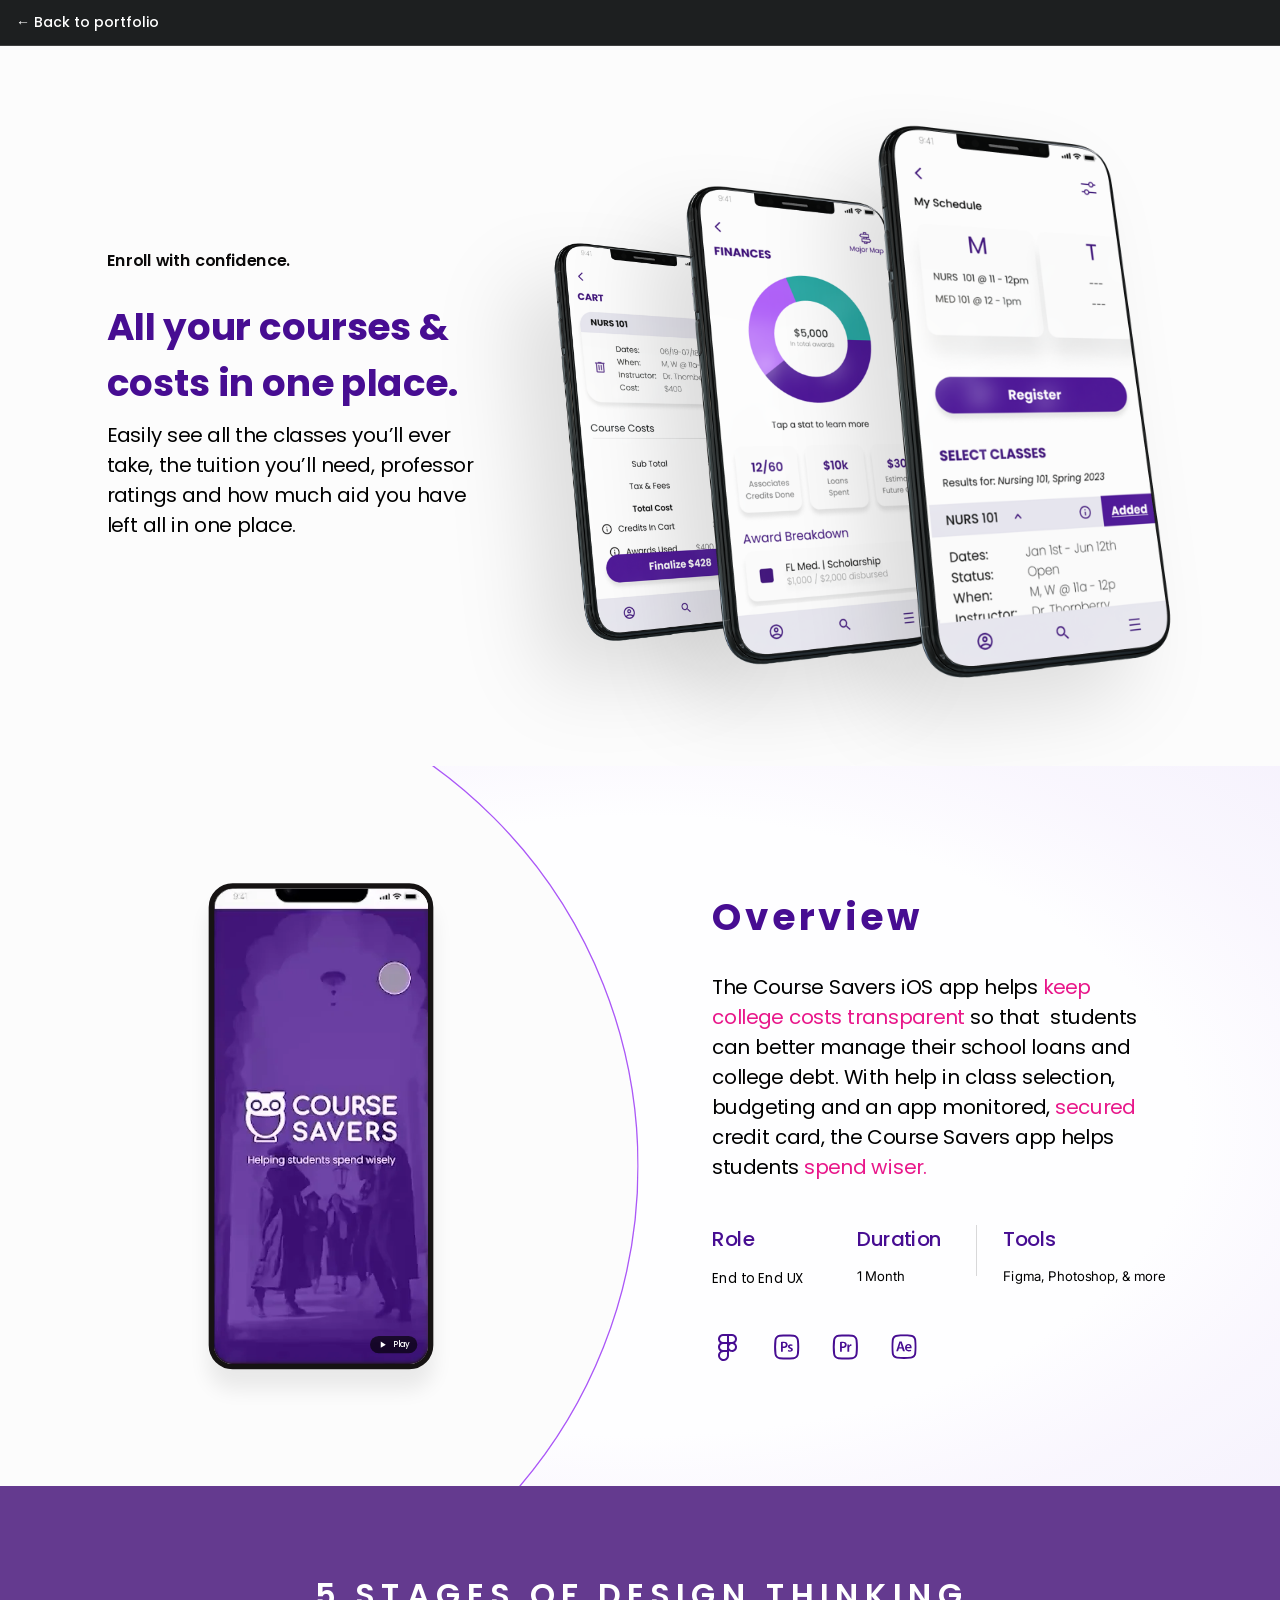
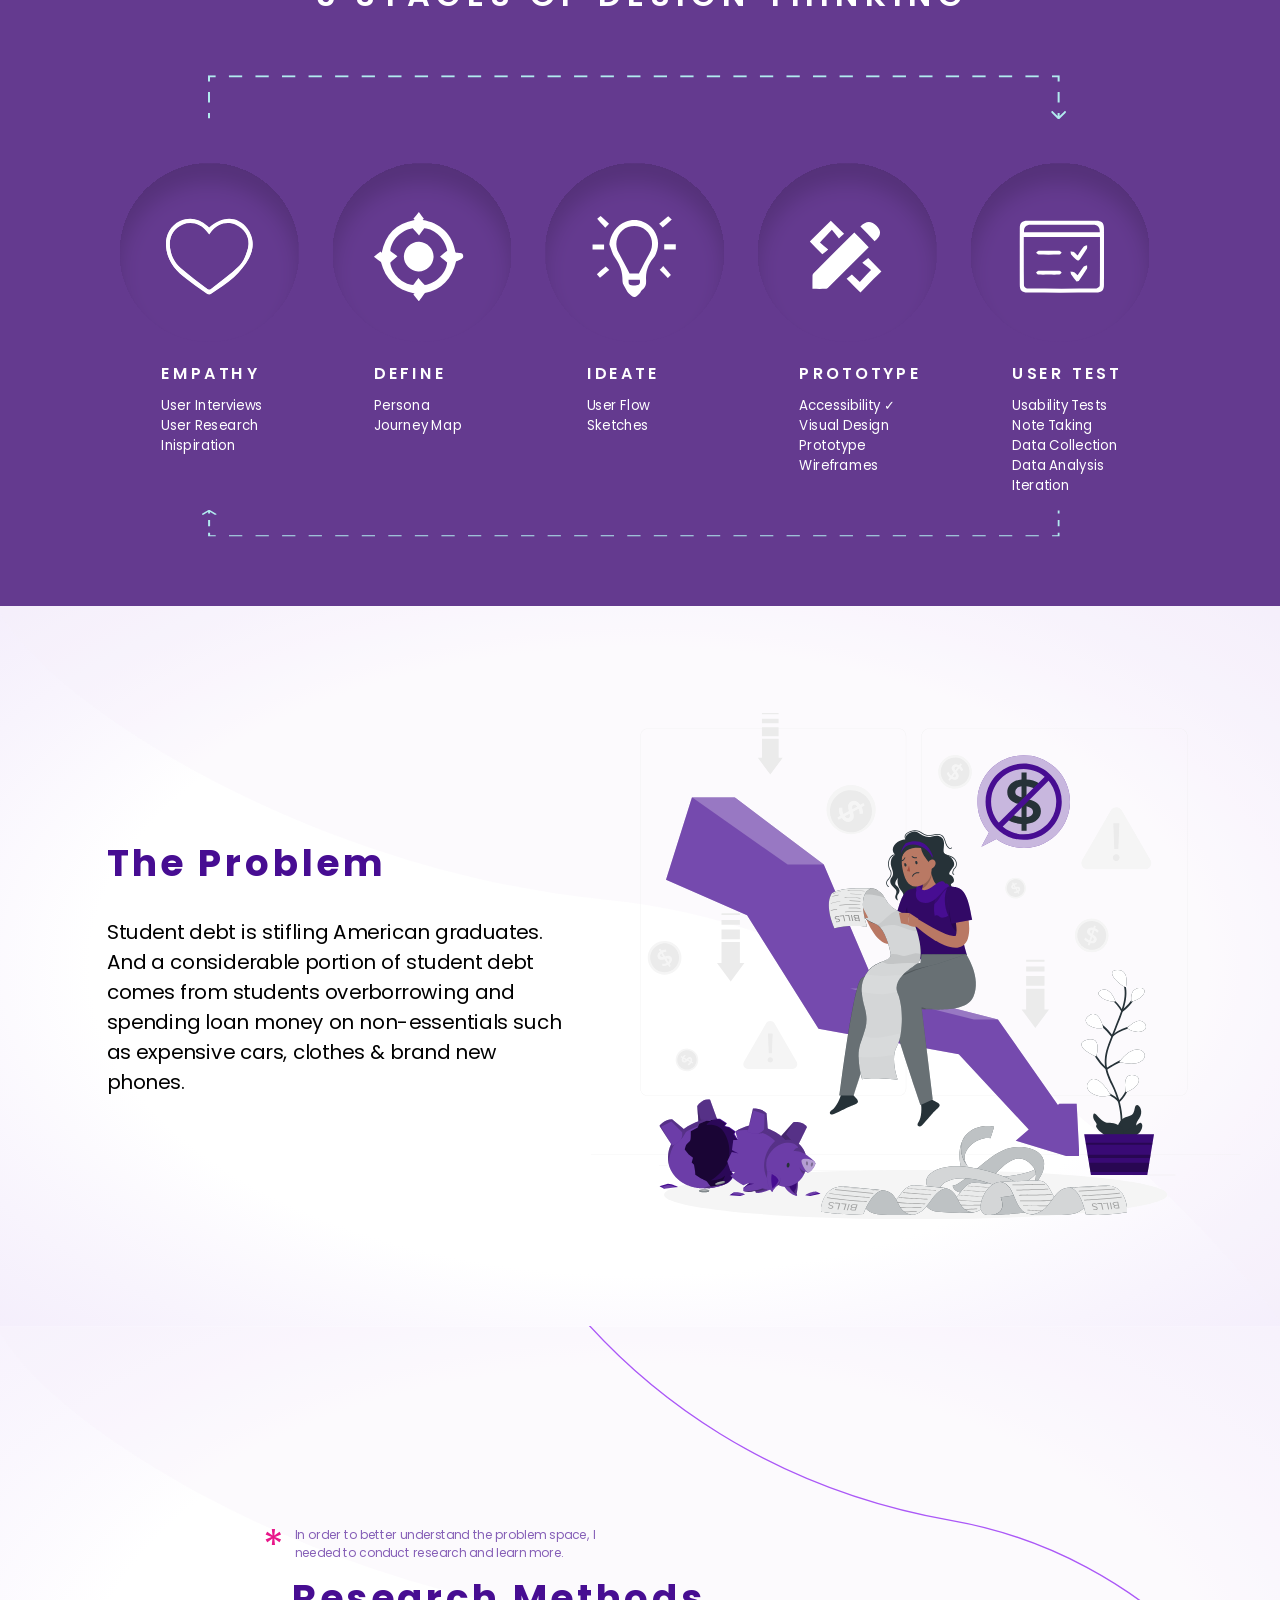
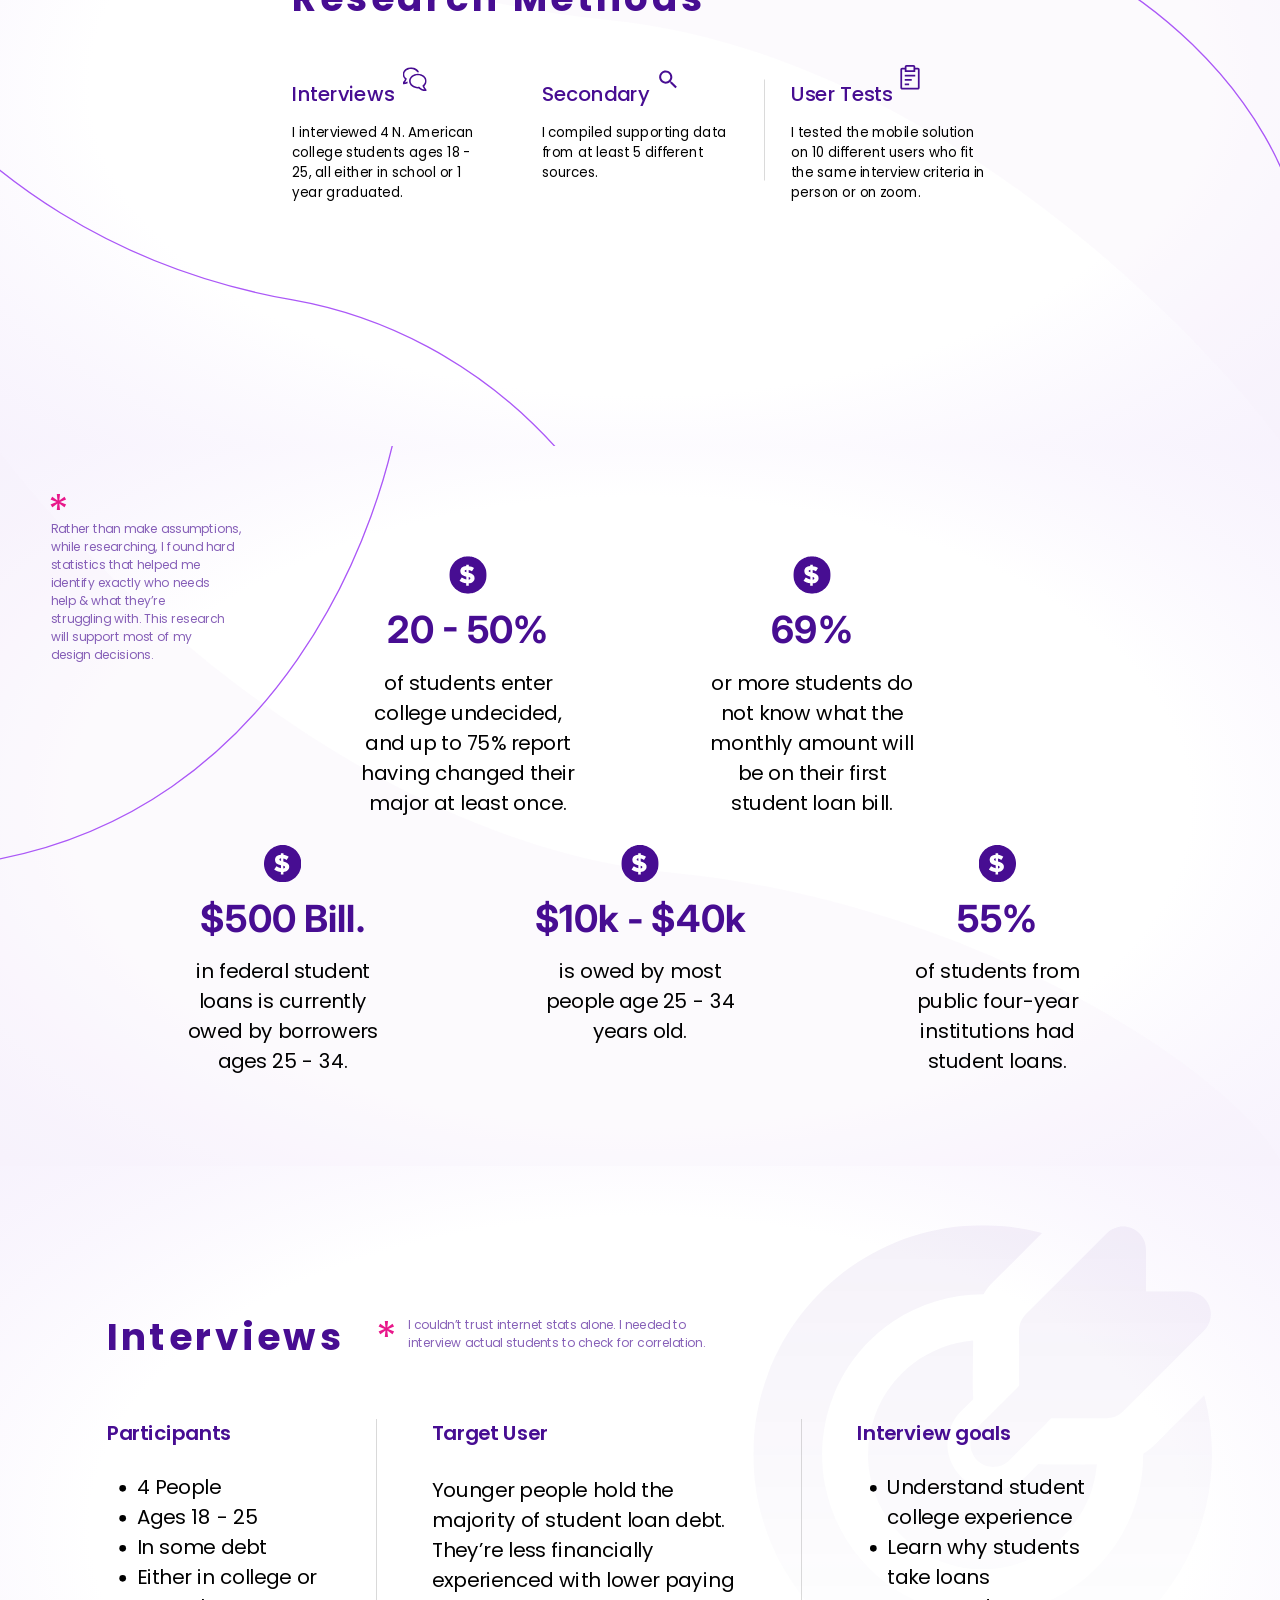
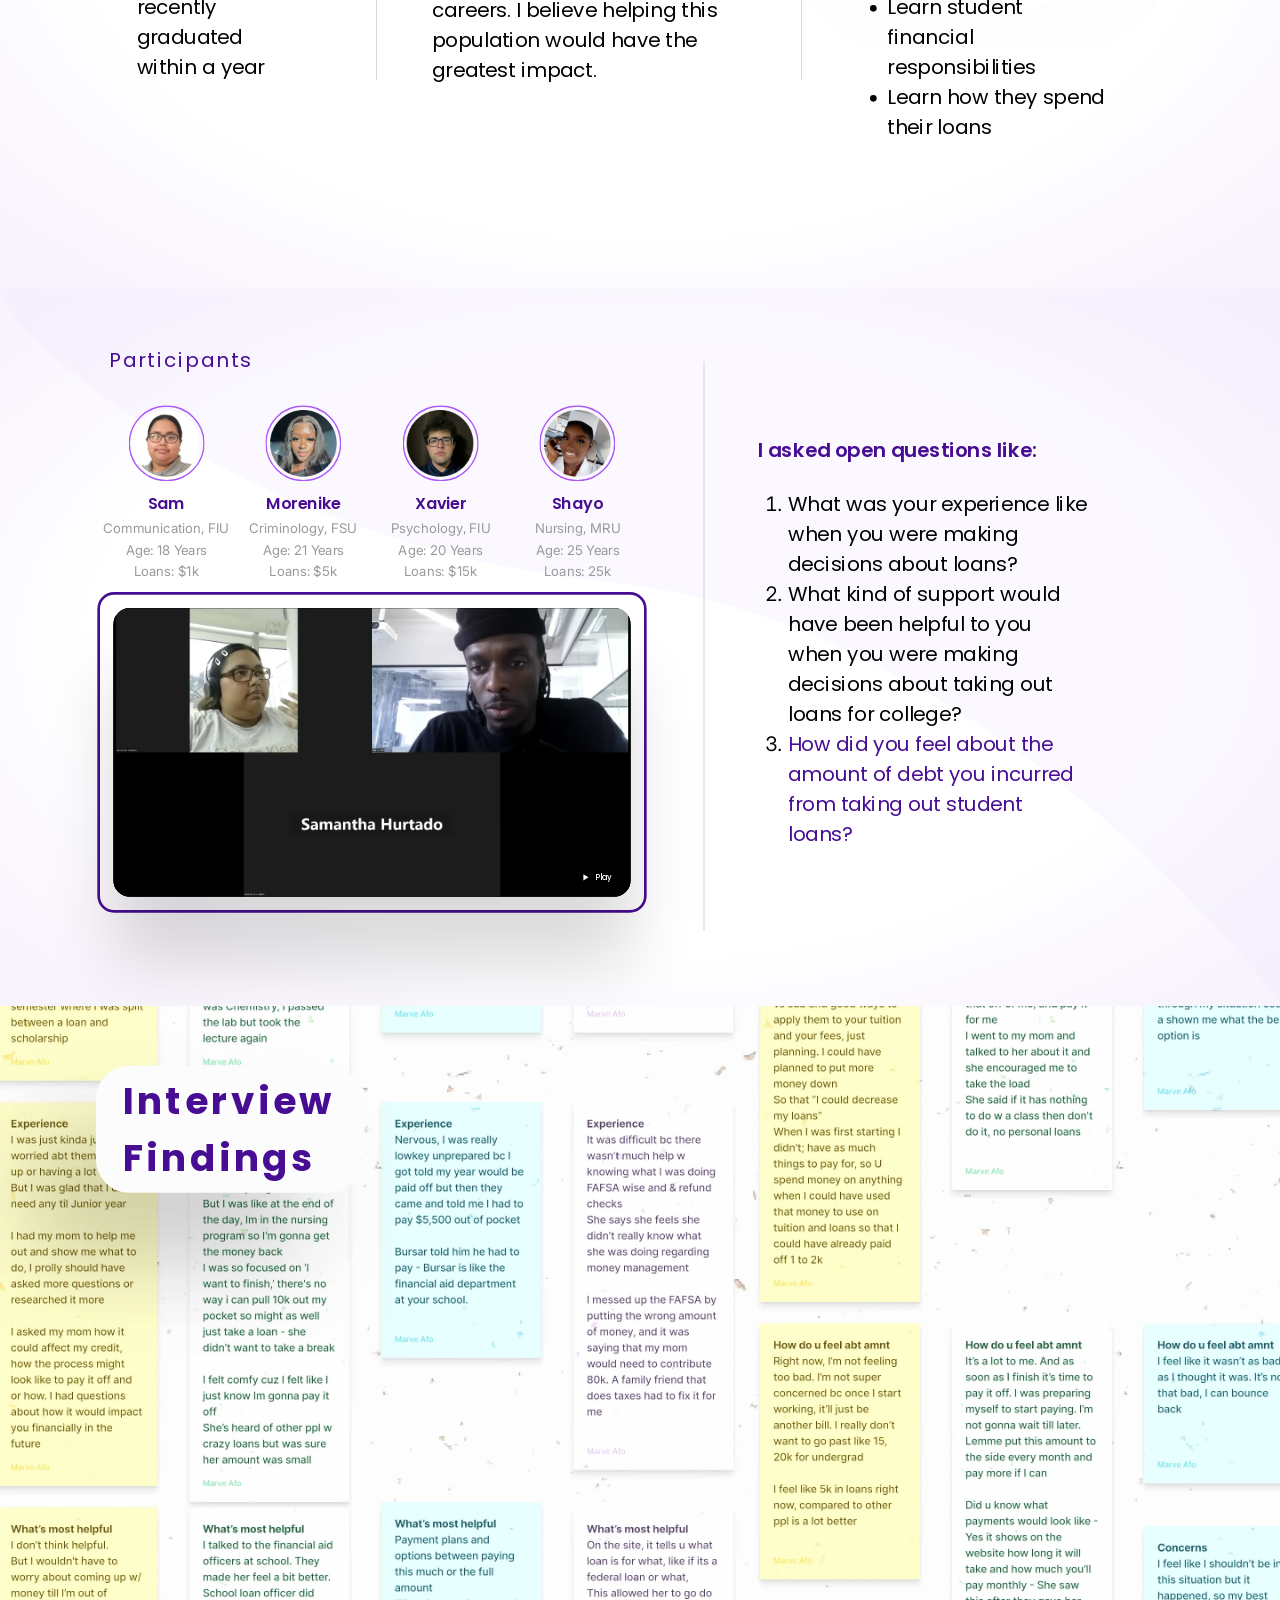
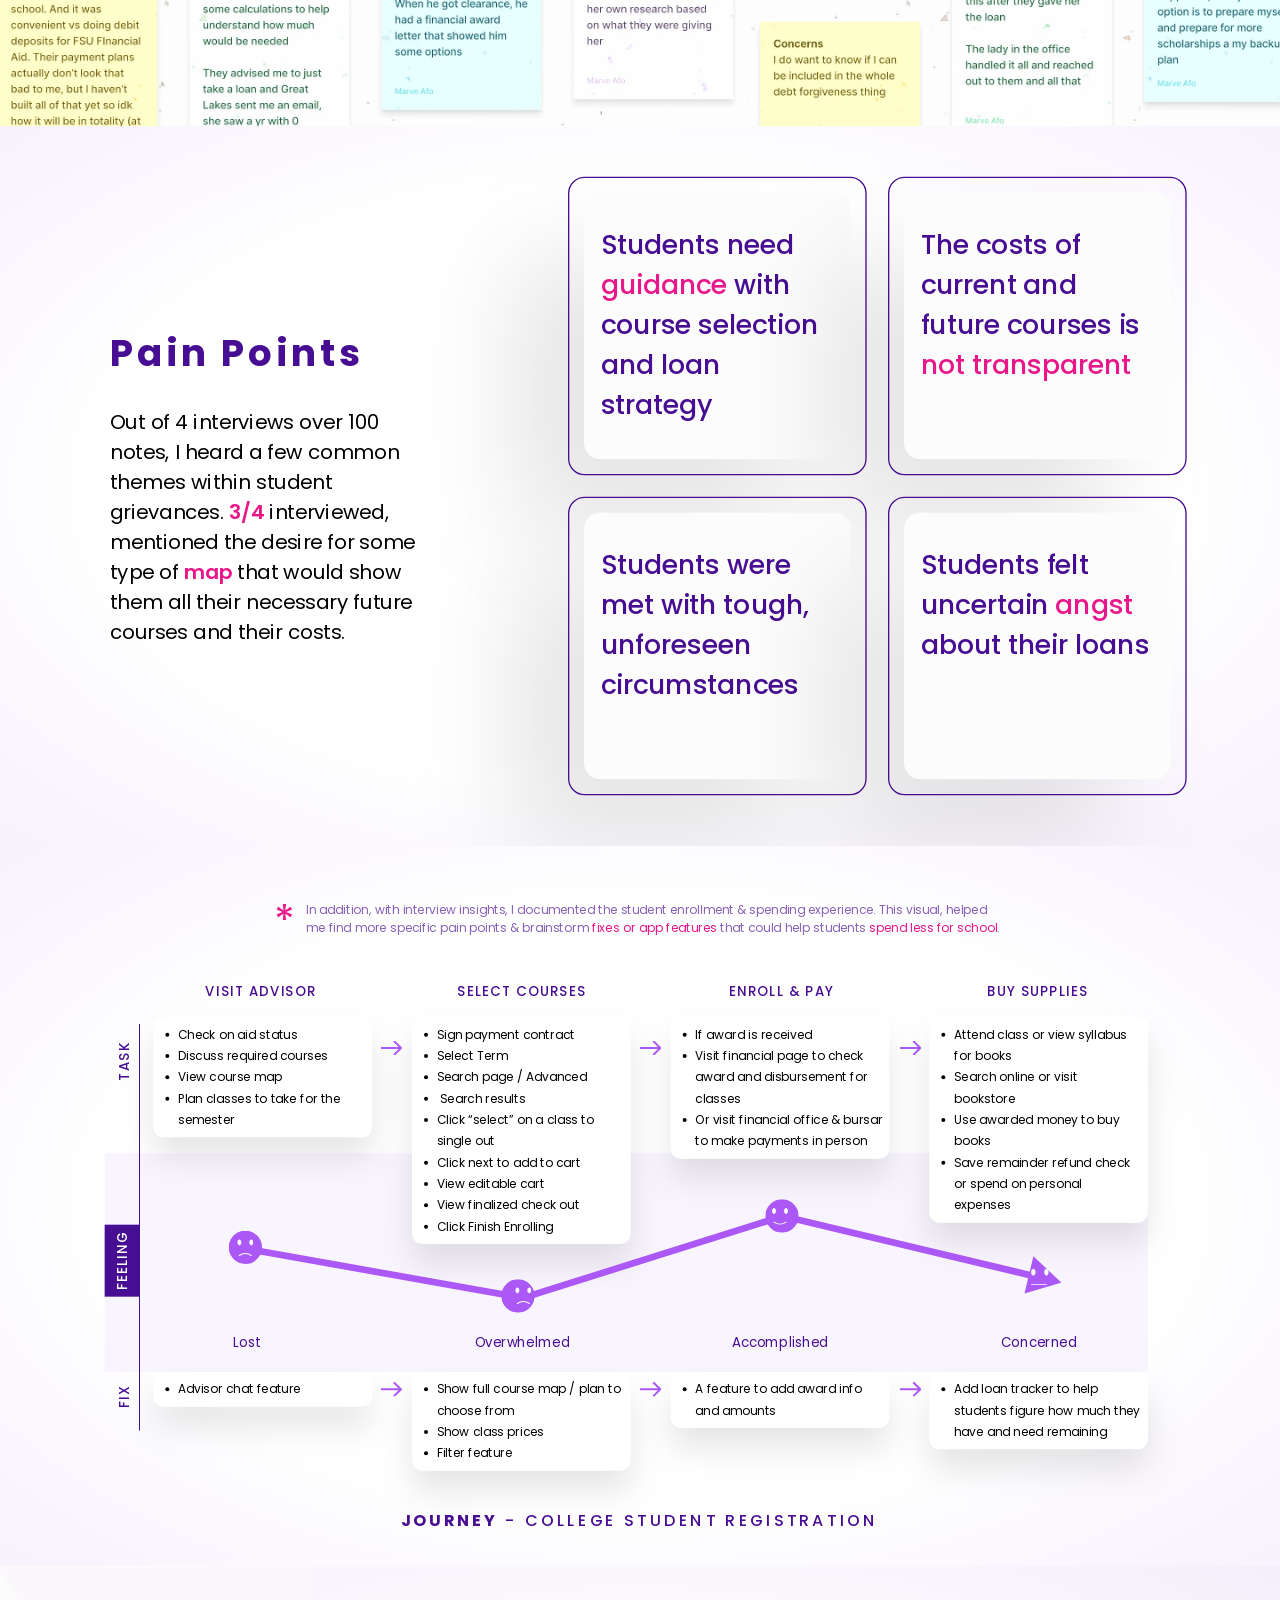
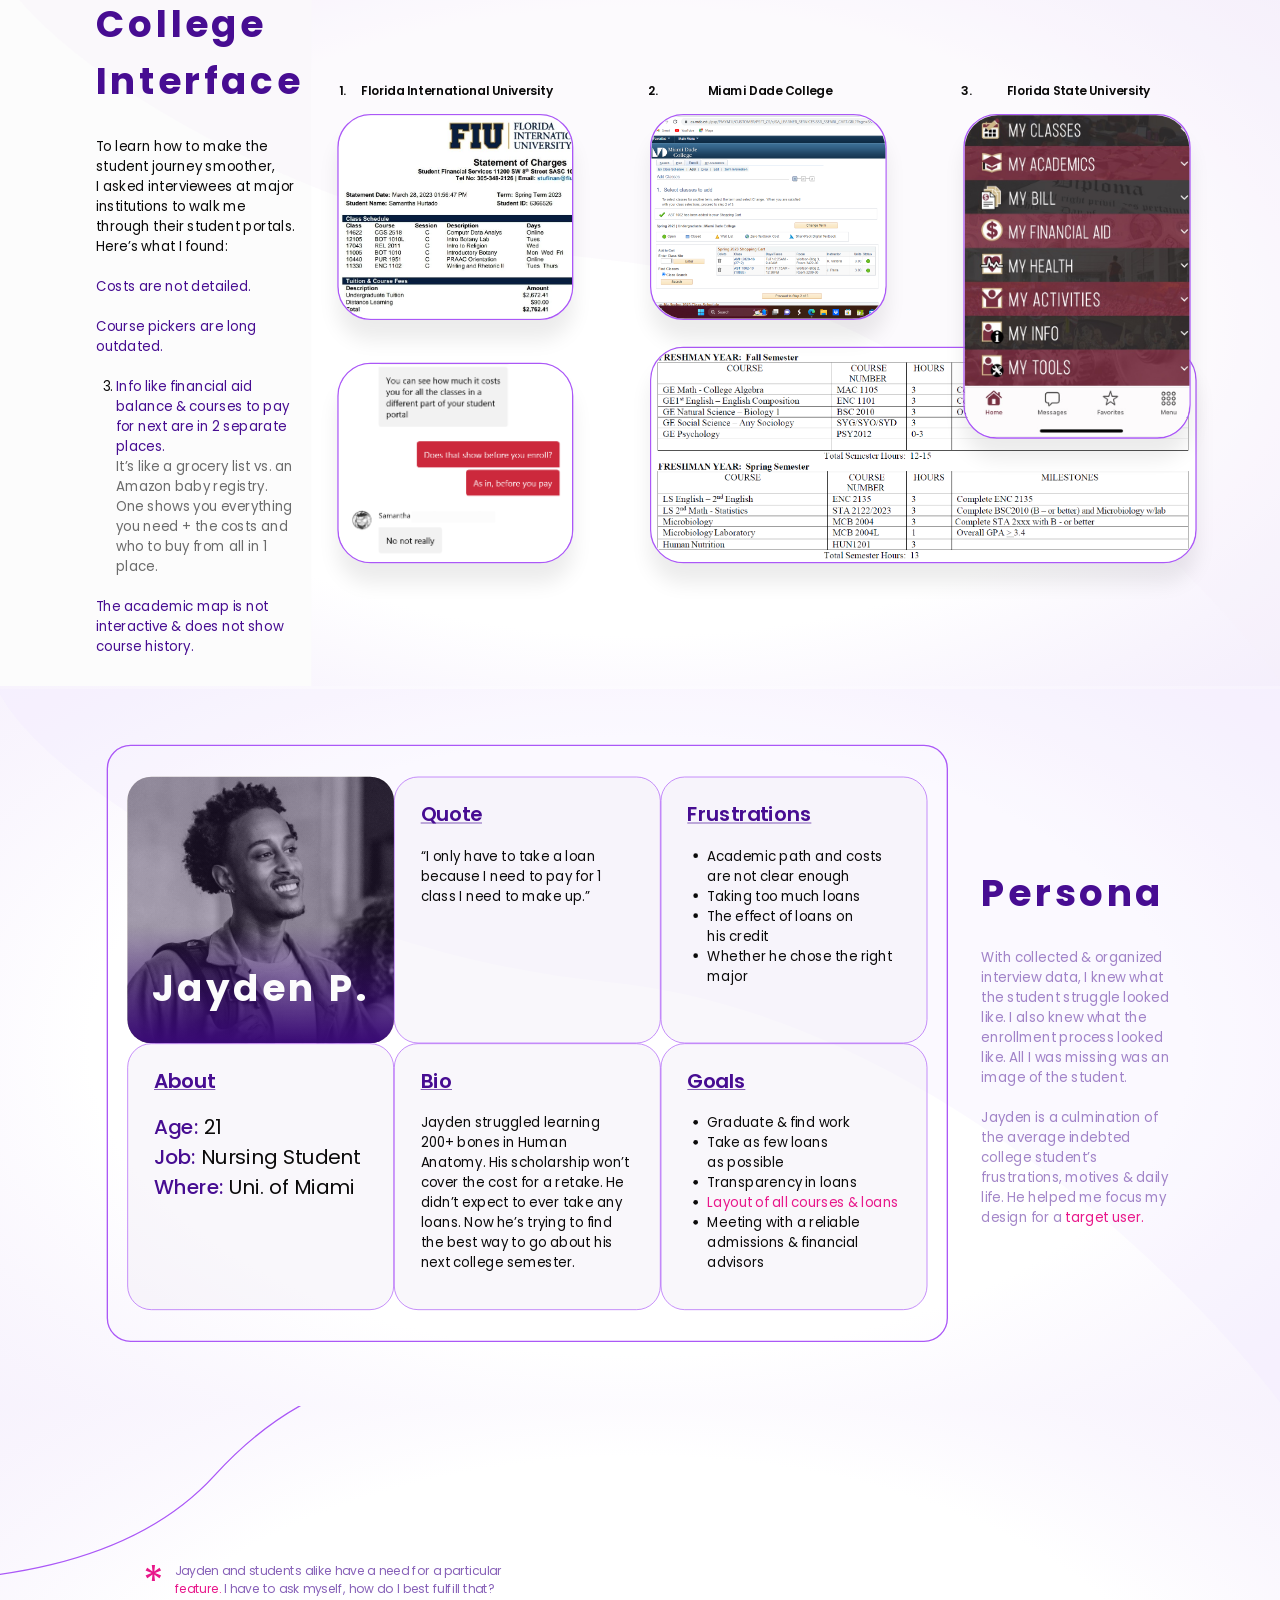
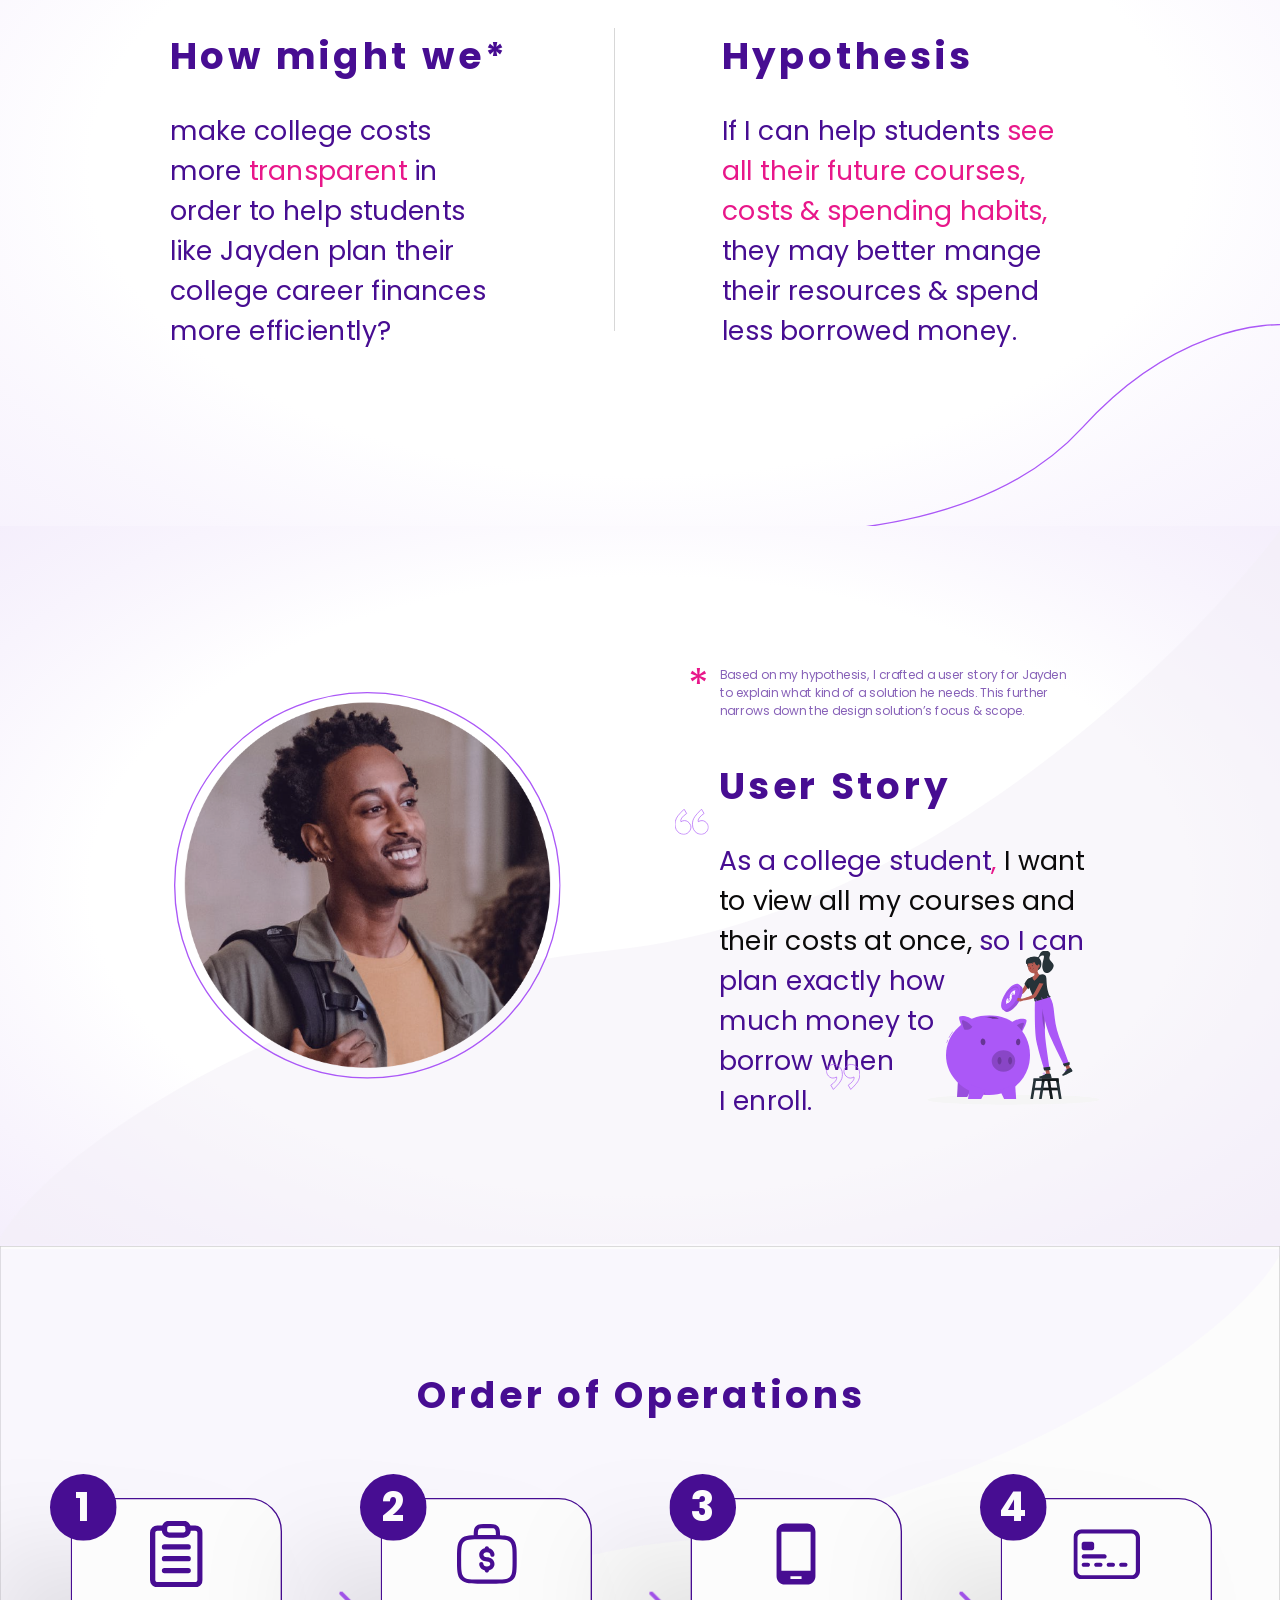
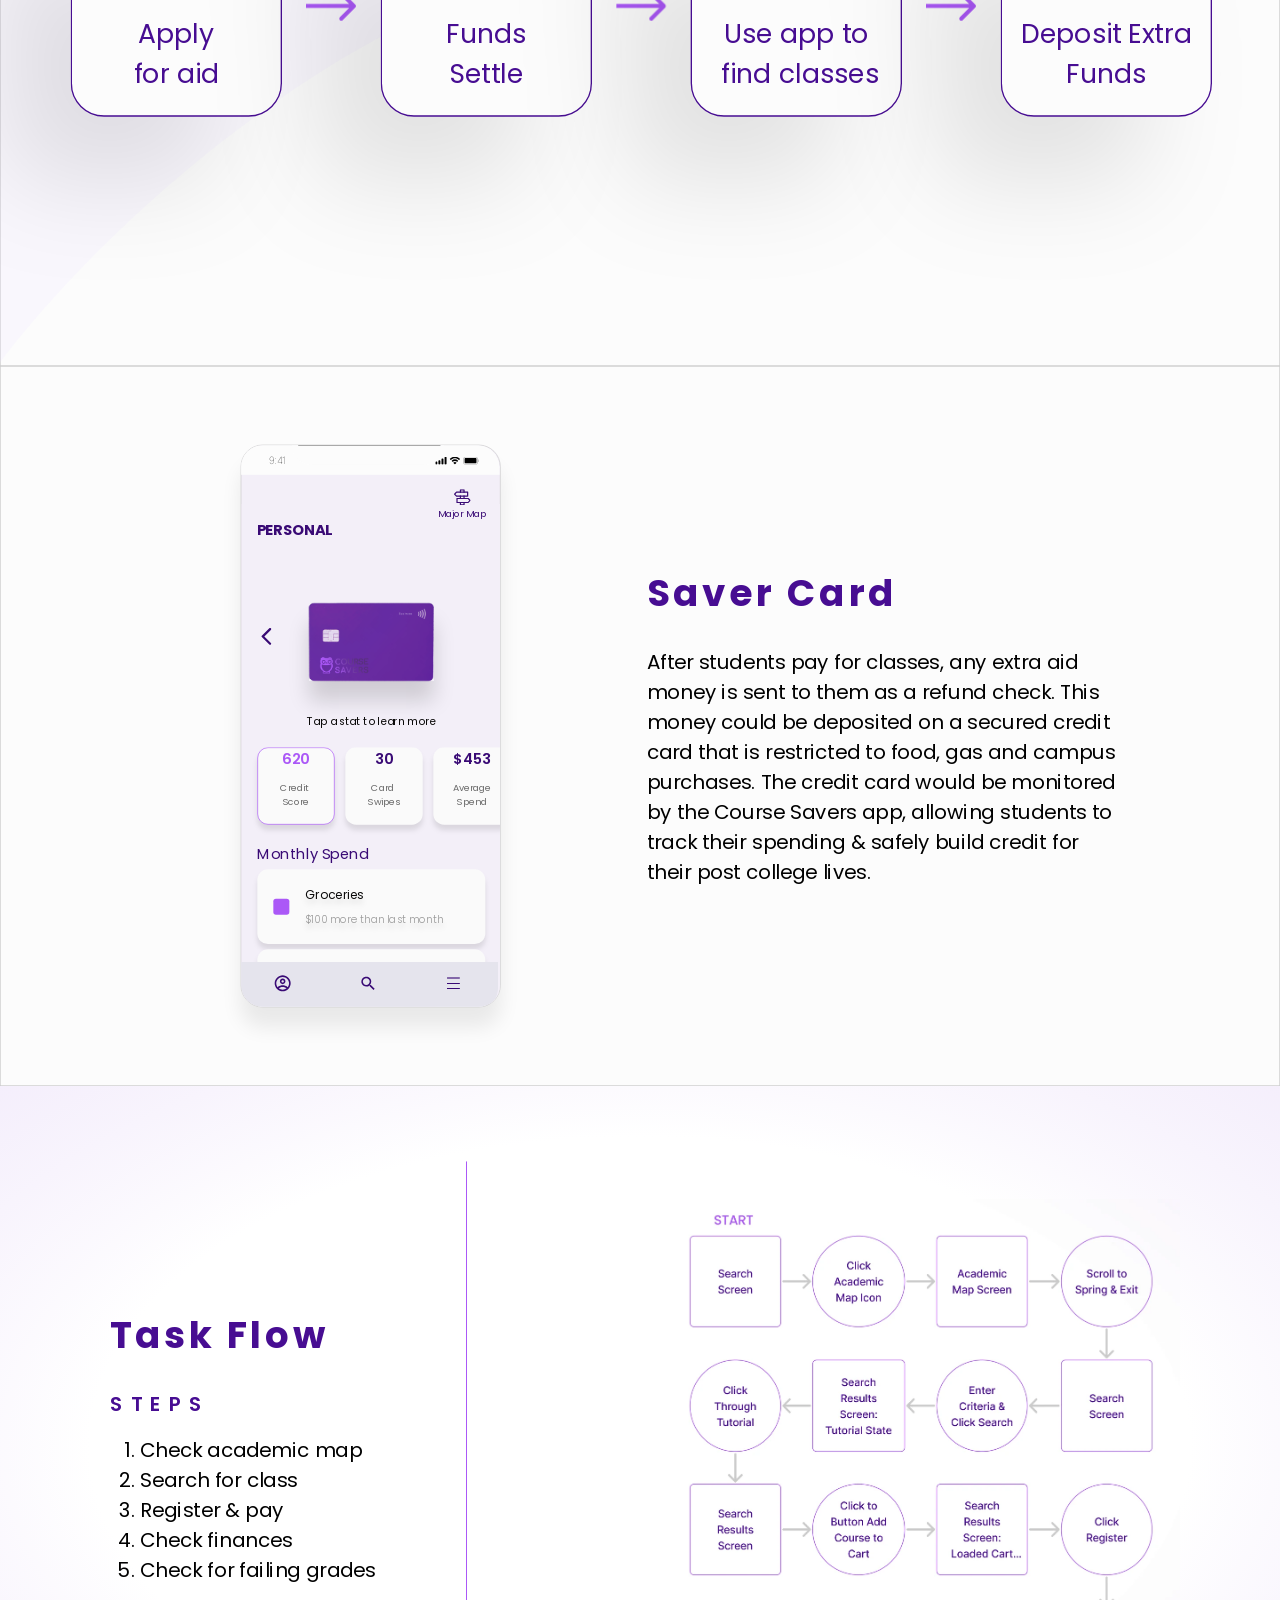
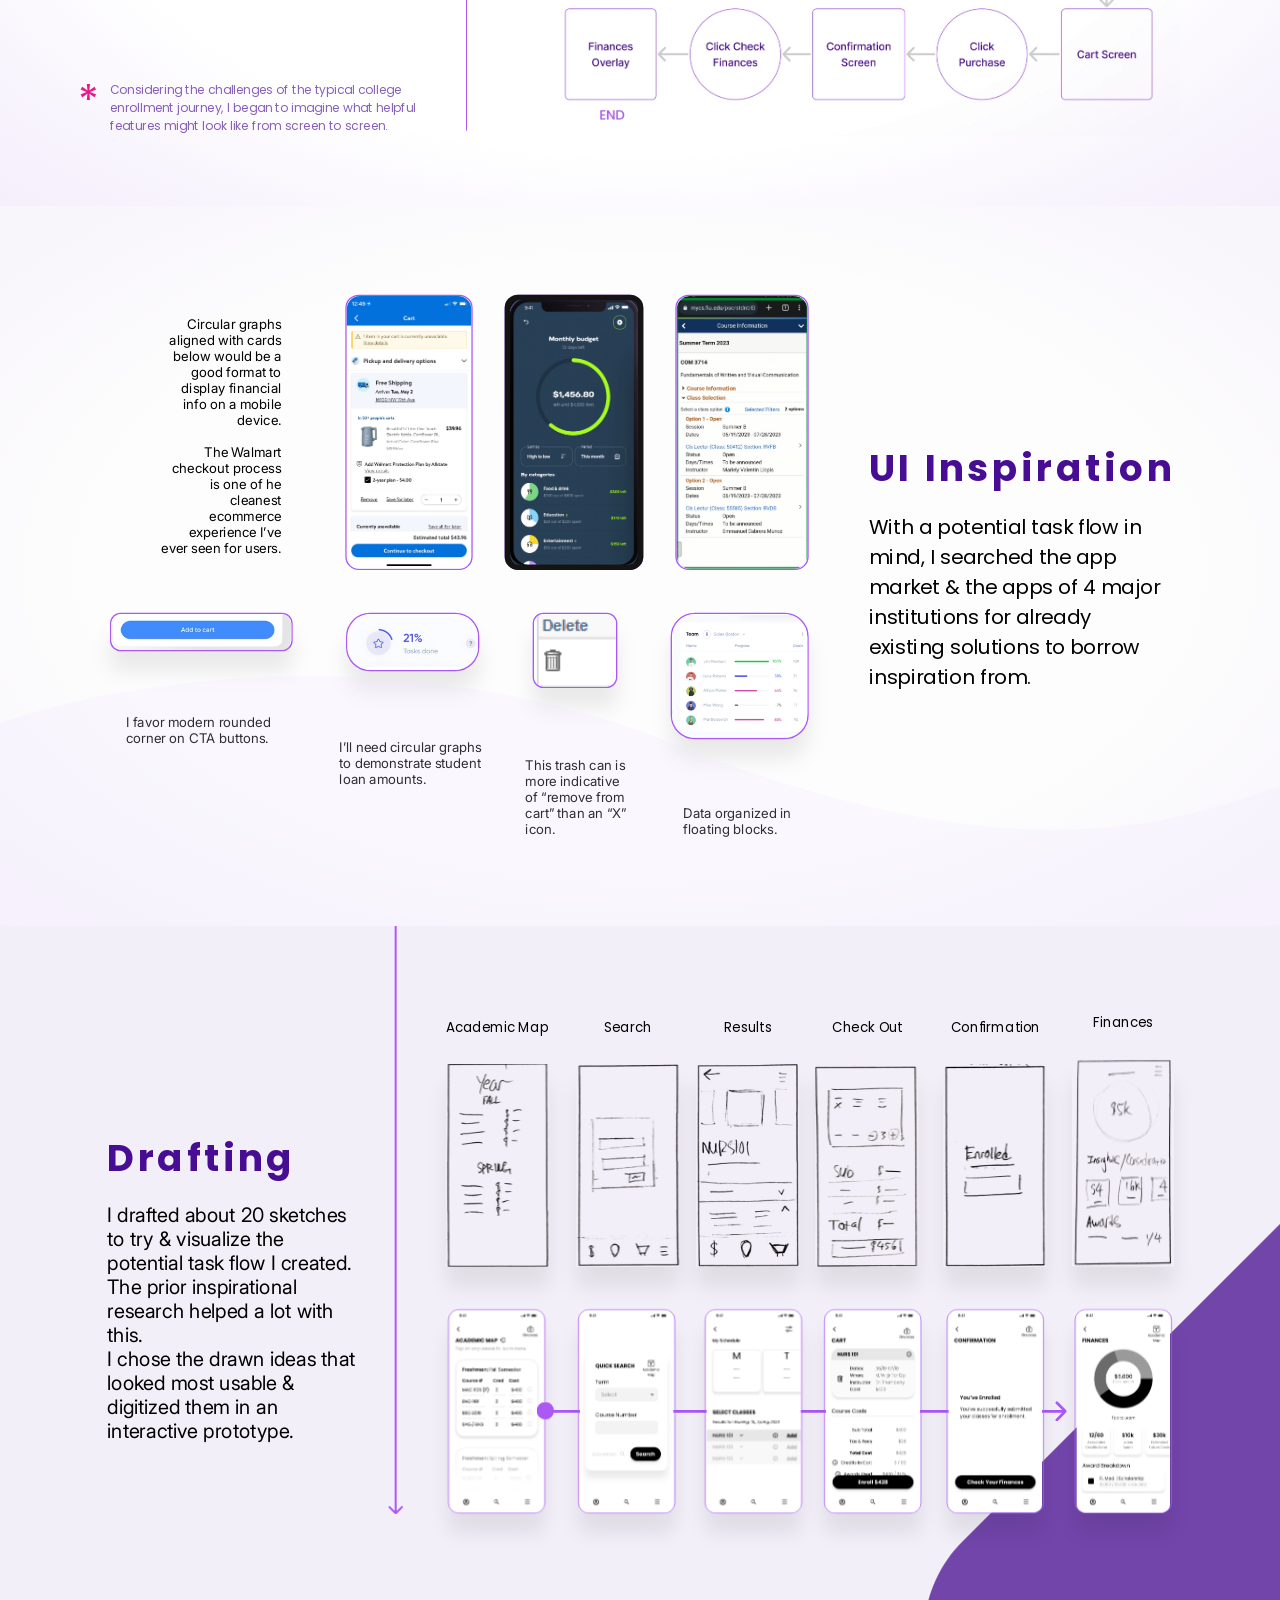
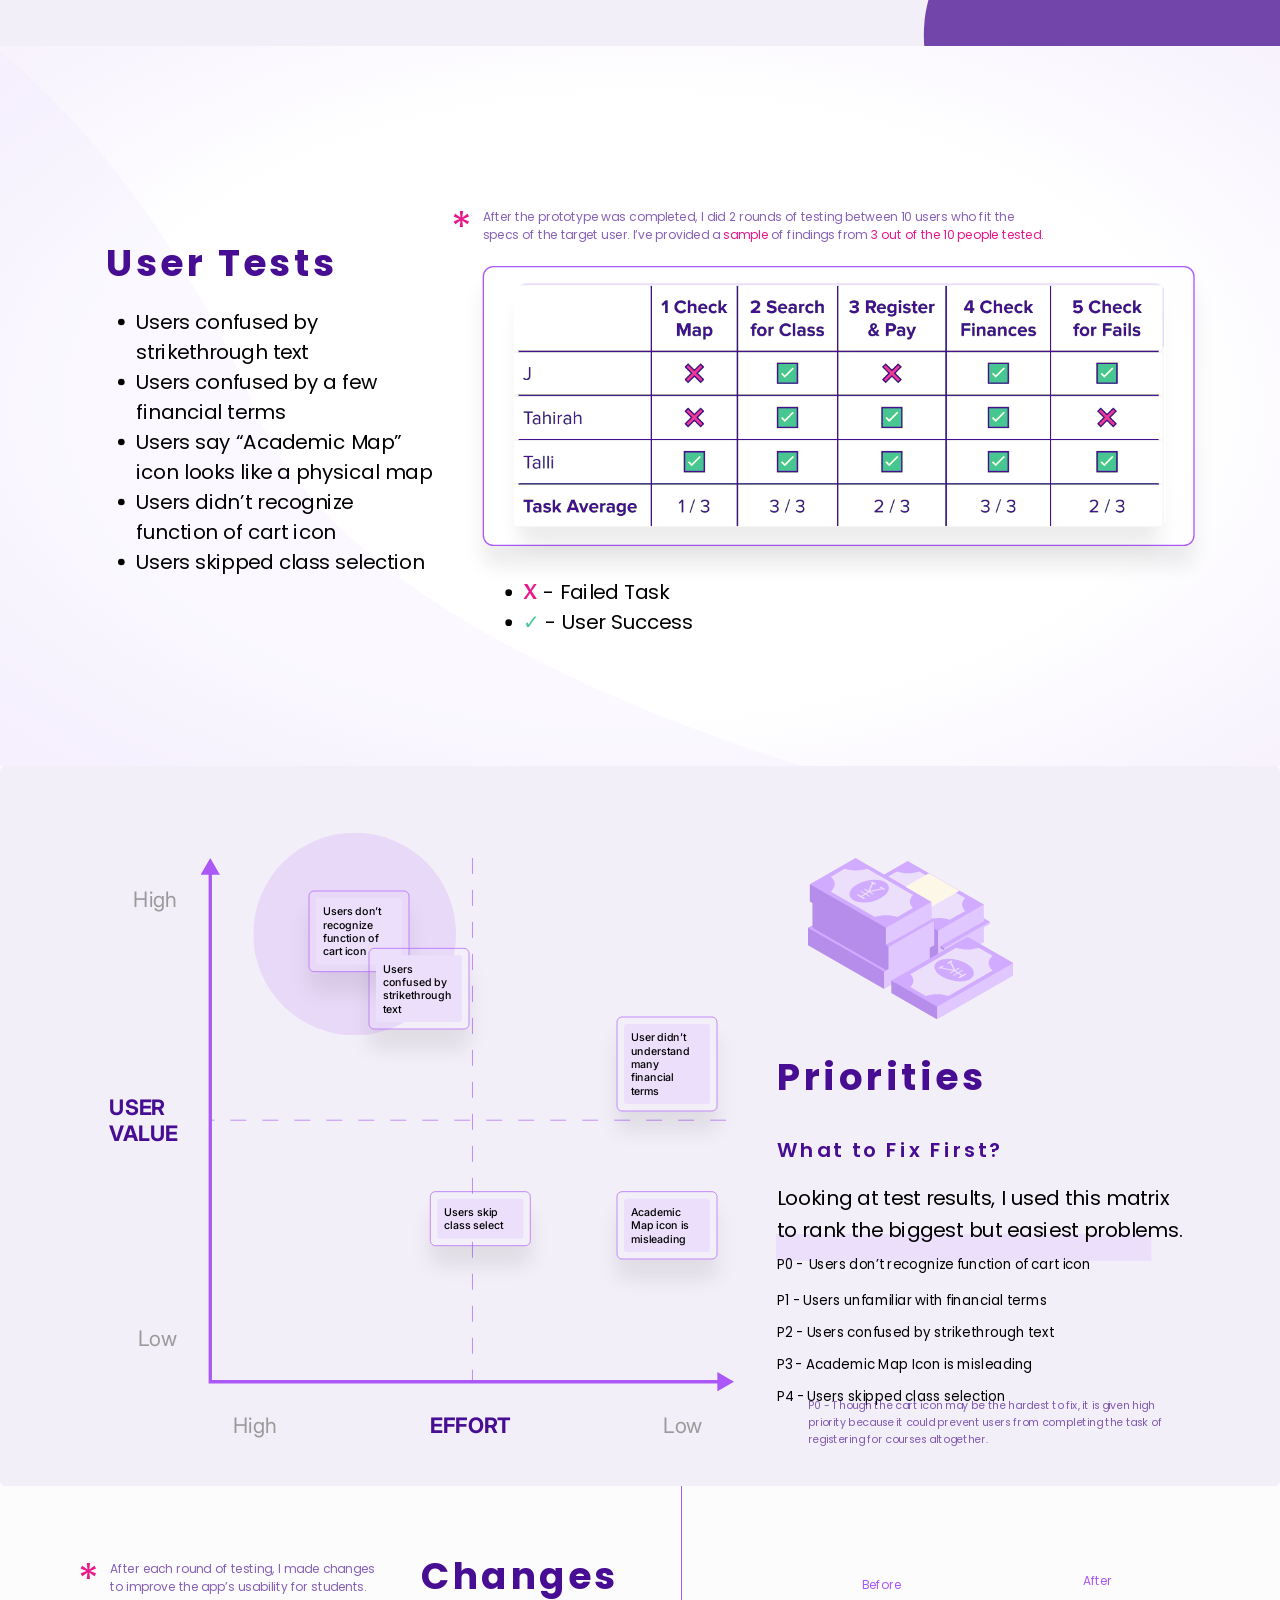
==== case-studies/course-savers.html @ 2f5b28ed "Add the Course Savers bootcamp case study New case study page and home card, set apart from the ship" ====
<!doctype html>
<html lang="en">
<head>
  <meta charset="utf-8" />
  <meta name="viewport" content="width=device-width, initial-scale=1" />
  <title>Course Savers (OG) Case Study | Marve Afo</title>
  <link rel="icon" href="../favicon.ico" sizes="48x48" />
  <link rel="icon" type="image/png" href="../images/favicon-32.png" sizes="32x32" />
  <link rel="apple-touch-icon" href="../images/apple-touch-icon.png" />
  <link rel="preconnect" href="https://fonts.googleapis.com" />
  <link rel="preconnect" href="https://fonts.gstatic.com" crossorigin />
  <link href="https://fonts.googleapis.com/css2?family=Comfortaa:wght@300;700&family=Inter:wght@100;400;500;600;700&family=Poppins:ital,wght@0,300;0,400;0,500;0,600;0,700;1,300&family=Proza+Libre:wght@600&display=swap" rel="stylesheet" />
  <script src="../page-transition.js"></script>
  <link rel="stylesheet" href="course-savers-og-r/og.css" />
  <link rel="stylesheet" href="case-study.css" />
  <style>
    /* Course Savers OG: the original case study, built from its Figma frame
       ("Case Study", 1920 wide). Each slide keeps its 1920 x 1080 layout
       and scales to the page width (see the script at the end). */
    body {
      margin: 0;
      background: #fcfcfc;
    }

    .og {
      max-width: 1920px;
      margin: 0 auto;
      overflow: hidden;
    }

    .ogf {
      position: relative;
      height: calc(var(--h) * var(--k, 1) * 1px);
      overflow: hidden;
    }

    .ogf-a {
      position: absolute;
      top: 0;
      left: 0;
      width: 1920px;
      transform: scale(var(--k, 1));
      transform-origin: 0 0;
    }

    .og-video {
      position: absolute;
    }

    /* Figma's green-screen placeholder for the clip; its edges showed
       around the video's rounded corners */
    [data-node-id="813:36005"] {
      visibility: hidden;
    }

    /* The interview clip sits inside the slide's purple stroke with a 24px
       gap, like the note cards, and rounds its corners to match */
    .og-video .cs-video {
      height: 100%;
      max-width: none;
      overflow: hidden;
      border-radius: 25px;
      background: #000;
    }

    .og-video .cs-video > img {
      display: block;
      width: 100%;
      height: 100%;
      object-fit: cover;
    }

    .og-video .cs-video__badge {
      right: var(--space-4);
      bottom: var(--space-4);
    }

    /* overflow: hidden clips the button's own ring, so the frame shows it */
    .og-video .cs-video:has(.cs-video__btn:focus-visible) {
      outline: 3px solid var(--color-accent);
      outline-offset: 3px;
    }

    /* Overview: the prototype walkthrough plays inside the phone's screen,
       cropped from the slide's animated render */
    .og-loop {
      overflow: hidden;
      border-radius: 28px;
    }

    .og-loop .cs-loop {
      height: 100%;
    }

    .og-loop .cs-loop img {
      height: 100%;
      object-fit: cover;
    }

    .og-loop:has(.cs-loop:focus-visible) {
      overflow: visible;
    }

    /* Design Process: the bottom bracket runs back from User Test to Empathy,
       closing the cycle (the export lost its rotation) */
    .ogf [data-node-id="884:37739"][class*="top-[937px]"] > div {
      inset: -2.34% -0.12% -2.34% -0.87% !important;
      transform: rotate(180deg);
    }

    /* Priorities: the highlight behind the top-left cards flashes like it
       does in the slide's animated render */
    @media (prefers-reduced-motion: no-preference) {
      [data-node-id="768:36549"] {
        animation: og-pulse 2.2s ease-in-out infinite;
      }
    }

    @keyframes og-pulse {
      0%, 12% { opacity: 0; }
      23% { opacity: 1; }
      45%, 100% { opacity: 0; }
    }

    /* Figma exported the phone mockups with a box-shadow on their
       rectangular wrappers, which draws a grey square behind each phone.
       A drop-shadow follows the transparent PNG's outline instead. */
    .og [class*="shadow-[-100px_100px_150px_0px_rgba(0,0,0,0.1)]"] {
      box-shadow: none;
      filter: drop-shadow(-60px 60px 60px rgba(0, 0, 0, 0.12));
    }

    /* The site tokens the shared viewer bar and video use. styles.css isn't
       loaded here because its global img/heading rules would disturb the
       slides, and Tailwind's own --font-sans means they can't sit on :root. */
    .viewer-bar,
    .og-video {
      --color-accent: #3fa3f7;
      --color-bg-dark: #1d1f20;
      --color-border: rgba(255, 255, 255, 0.15);
      --color-text-inverse: #ffffff;
      --font-sans: Poppins, ui-sans-serif, -apple-system, BlinkMacSystemFont, sans-serif;
      --space-2: 8px;
      --space-3: 12px;
      --space-4: 16px;
      --text-2xs: 0.75rem;
      --text-xs: 0.875rem;
      --weight-medium: 500;
    }

    .viewer-bar {
      position: sticky;
      font-family: var(--font-sans);
      line-height: 1.5;
    }

    .viewer-bar a {
      color: inherit;
    }
  </style>
</head>
<body>
  <nav class="viewer-bar" aria-label="Case study">
    <a href="../#work">← Back to portfolio</a>
  </nav>

  <main class="og">
    <h1 class="sr-only">Course Savers case study</h1>
    <section class="ogf" style="--h:1080" aria-label="1 Cover Page Detailed">
      <div class="ogf-a" style="height:1080px"><div class="bg-[#fcfcfc] relative size-full overflow-hidden" data-node-id="786:34953" data-name="1 Cover Page Detailed"><div class="-translate-y-1/2 absolute content-stretch flex flex-col gap-[64px] h-[473px] items-start left-[160px] top-[calc(50%-0.5px)]" data-node-id="786:34955"><div class="[word-break:break-word] content-stretch flex flex-col gap-[40px] items-start leading-[normal] not-italic relative shrink-0" data-node-id="786:34956"><p class="font-['Poppins'] font-[600] relative shrink-0 text-[#0b0a0a] text-[24px] whitespace-nowrap" data-node-id="786:34957">Enroll with confidence.</p><p class="[text-box-edge:cap_alphabetic] [text-box-trim:trim-both] font-['Poppins'] font-[700] h-[120px] relative shrink-0 text-[#470d92] text-[56px] w-[595px]" data-node-id="786:34958">All your courses &amp; costs in one place.</p></div><div class="content-stretch flex flex-col gap-[64px] items-start relative shrink-0" data-node-id="786:34959"><p class="[word-break:break-word] font-['Poppins'] font-[400] h-[174px] leading-[normal] not-italic relative shrink-0 text-[30px] text-black w-[564px]" data-node-id="786:34960">Easily see all the classes you’ll ever take, the tuition you’ll need, professor ratings and how much aid you have left all in one place.</p></div></div><div class="absolute contents left-[795px] top-[88px]" data-node-id="786:34995" data-name="3 Phones"><div class="absolute h-[648px] left-[795px] shadow-[-100px_100px_150px_0px_rgba(0,0,0,0.1)] top-[274px] w-[373px]" data-node-id="786:34996" data-name="Student Loans Mock Ups - Cart"><img alt="" class="absolute inset-0 max-w-none object-cover pointer-events-none size-full" src="course-savers-og-r/fig/12a8875c4e6e27d5cecec0fa06ea1f51f8e1221d.png"/></div><div class="absolute h-[780.534px] left-[986px] shadow-[-100px_100px_150px_0px_rgba(0,0,0,0.1)] top-[183.6px] w-[448.751px]" data-node-id="786:34997" data-name="Student Loans Mock Ups - Graph"><img alt="" class="absolute inset-0 max-w-none object-cover pointer-events-none size-full" src="course-savers-og-r/fig/8b0d09aa7f60d9190344506d7b8142dc3d40d090.png"/></div><div class="absolute h-[902px] left-[1267.17px] shadow-[-100px_100px_150px_0px_rgba(0,0,0,0.1)] top-[88px] w-[518.481px]" data-node-id="786:34998" data-name="Student Loans Mock Ups - Register"><img alt="" class="absolute inset-0 max-w-none object-cover pointer-events-none size-full" src="course-savers-og-r/fig/77882120e333910f2d9aaaa93c89ac5e828a1689.png"/></div></div></div></div>
    </section>
    <section class="ogf" style="--h:1080" aria-label="2 Overview">
      <div class="ogf-a" style="height:1080px"><div class="bg-[#fcfcfc] relative size-full overflow-hidden" data-node-id="846:37191" data-name="2 Overview"><div class="absolute h-[1080px] left-0 top-0 w-[1920px]" data-node-id="812:35705" data-name="BG - Gradient"><div class="absolute inset-0" data-node-id="812:35701" style="background-image:url(&quot;data:image/svg+xml;utf8,&lt;svg viewBox=&#x27;0 0 1920 1080&#x27; xmlns=&#x27;http://www.w3.org/2000/svg&#x27; preserveAspectRatio=&#x27;none&#x27;&gt;&lt;rect x=&#x27;0&#x27; y=&#x27;0&#x27; height=&#x27;100%&#x27; width=&#x27;100%&#x27; fill=&#x27;url(%23grad)&#x27; opacity=&#x27;1&#x27;/&gt;&lt;defs&gt;&lt;radialGradient id=&#x27;grad&#x27; gradientUnits=&#x27;userSpaceOnUse&#x27; cx=&#x27;0&#x27; cy=&#x27;0&#x27; r=&#x27;10&#x27; gradientTransform=&#x27;matrix(-6.2654e-15 104.8 -186.31 4.473e-13 960 540)&#x27;&gt;&lt;stop stop-color=&#x27;rgba(255,255,255,1)&#x27; offset=&#x27;0&#x27;/&gt;&lt;stop stop-color=&#x27;rgba(255,255,255,1)&#x27; offset=&#x27;0.44271&#x27;/&gt;&lt;stop stop-color=&#x27;rgba(236,223,252,0.4)&#x27; offset=&#x27;1&#x27;/&gt;&lt;/radialGradient&gt;&lt;/defs&gt;&lt;/svg&gt;&quot;)" data-name="BG - Gradient"></div></div><div class="absolute bg-[#ecdffc] h-[1080px] left-0 opacity-5 top-0 w-[1936px]" data-node-id="846:37193" data-name="BG"></div><div class="absolute left-[-522px] size-[1480px] top-[-140px]" data-node-id="846:37195"><img loading="lazy" alt="" class="absolute block inset-0 max-w-none size-full" src="course-savers-og-r/fig/faa13e92452bb04f0013fcf52070c6ffe6083c43.svg"/></div><div class="-translate-y-1/2 absolute content-stretch flex flex-col gap-[64px] items-start left-[calc(50%+108px)] top-[calc(50%-0.5px)]" data-node-id="846:37196"><div class="content-stretch flex flex-col gap-[64px] items-start relative shrink-0" data-node-id="846:37197"><div class="content-stretch flex flex-col items-start justify-center relative shrink-0" data-node-id="846:37198"><div class="content-stretch flex flex-col gap-[40px] items-start relative shrink-0" data-node-id="846:37199"><p class="[text-box-edge:cap_alphabetic] [text-box-trim:trim-both] [word-break:break-word] font-['Poppins'] font-[700] leading-[normal] not-italic relative shrink-0 text-[#470d92] text-[56px] tracking-[5.6px] whitespace-nowrap" data-node-id="846:37200">Overview</p><div class="content-stretch flex flex-col items-start relative shrink-0" data-node-id="846:37201"><p class="[word-break:break-word] font-['Poppins'] font-[400] leading-[0] not-italic relative shrink-0 text-[30px] text-black w-[674px] whitespace-pre-wrap" data-node-id="846:37202"><span class="leading-[normal]">The Course Savers iOS app helps </span><span class="leading-[normal] text-[#e8178a]">keep college costs transparent</span><span class="leading-[normal]"> so that  students can better manage their school loans and college debt. With help in class selection, budgeting and an app monitored, </span><span class="leading-[normal] text-[#e8178a]">secured</span><span class="leading-[normal]"> credit card, the Course Savers app helps students </span><span class="leading-[normal] text-[#e8178a]">spend wiser.</span></p></div></div></div><div class="content-stretch flex gap-[40px] items-start relative shrink-0" data-node-id="846:37203"><div class="content-stretch flex flex-col gap-[20px] items-start relative shrink-0" data-node-id="846:37204"><div class="content-stretch flex flex-col items-start relative shrink-0" data-node-id="846:37205"><p class="[word-break:break-word] font-['Poppins'] font-[500] leading-[normal] not-italic relative shrink-0 text-[#470d92] text-[30px] w-[70px]" data-node-id="846:37206">Role</p></div><div class="content-stretch flex flex-col items-start relative shrink-0" data-node-id="846:37207"><p class="[word-break:break-word] font-['Poppins'] font-[400] leading-[normal] not-italic relative shrink-0 text-[20px] text-black whitespace-nowrap" data-node-id="846:37208">End to End UX</p></div></div><div class="flex h-[77px] items-center justify-center relative shrink-0 w-0" data-node-id="846:37209"><div class="-rotate-90 flex-none"><div class="h-0 relative w-[77px]"><div class="absolute inset-[-1px_0_0_0]"><img loading="lazy" alt="" class="block max-w-none size-full" src="course-savers-og-r/fig/6f979dd84284905718b2494b8b2b685a332a3a7e.svg"/></div></div></div></div><div class="content-stretch flex flex-col gap-[20px] items-start relative shrink-0" data-node-id="846:37210"><div class="content-stretch flex flex-col items-start relative shrink-0" data-node-id="846:37211"><p class="[word-break:break-word] font-['Poppins'] font-[500] leading-[normal] not-italic relative shrink-0 text-[#470d92] text-[30px] w-[140px]" data-node-id="846:37212">Duration</p></div><div class="content-stretch flex flex-col items-start relative shrink-0" data-node-id="846:37213"><p class="[word-break:break-word] font-['Inter'] font-[400] font-normal leading-[normal] not-italic relative shrink-0 text-[20px] text-black whitespace-nowrap" data-node-id="846:37214">1 Month</p></div></div><div class="flex h-[77px] items-center justify-center relative shrink-0 w-0" data-node-id="846:37215"><div class="-rotate-90 flex-none"><div class="h-0 relative w-[77px]"><div class="absolute inset-[-1px_0_0_0]"><img loading="lazy" alt="" class="block max-w-none size-full" src="course-savers-og-r/fig/e5baa8a55d3bbe3d82e248723f507628795f1b63.svg"/></div></div></div></div><div class="content-stretch flex flex-col gap-[20px] items-start relative shrink-0" data-node-id="846:37216"><div class="content-stretch flex flex-col items-start relative shrink-0" data-node-id="846:37217"><p class="[word-break:break-word] font-['Poppins'] font-[500] leading-[normal] not-italic relative shrink-0 text-[#470d92] text-[30px] w-[128px]" data-node-id="846:37218">Tools</p></div><div class="content-stretch flex flex-col items-start relative shrink-0" data-node-id="846:37219"><p class="[word-break:break-word] font-['Inter'] font-[400] font-normal leading-[normal] not-italic relative shrink-0 text-[20px] text-black whitespace-nowrap" data-node-id="846:37220">Figma, Photoshop, &amp; more</p></div></div></div></div><div class="content-stretch flex gap-[40px] items-start relative shrink-0" data-node-id="846:37221"><div class="relative shrink-0 size-[48px]" data-node-id="846:37222" data-name="ph:figma-logo"><img loading="lazy" alt="" class="absolute block inset-0 max-w-none size-full" src="course-savers-og-r/fig/fd6bc20c5d8e769bb7a9f603aa94c1e36714de70.svg"/></div><div class="relative shrink-0 size-[48px]" data-node-id="846:37224" data-name="basil:adobe-photoshop-outline"><img loading="lazy" alt="" class="absolute block inset-0 max-w-none size-full" src="course-savers-og-r/fig/0e33f2c46f3ff902775f04db84f358834c0aff86.svg"/></div><div class="relative shrink-0 size-[48px]" data-node-id="846:37228" data-name="basil:adobe-premiere-outline"><img loading="lazy" alt="" class="absolute block inset-0 max-w-none size-full" src="course-savers-og-r/fig/c2a201ce6de7ff62d06881f72130364dd876f7ac.svg"/></div><div class="overflow-clip relative shrink-0 size-[48px]" data-node-id="846:37230" data-name="basil:adobe-after-effects-outline"><div class="absolute inset-[10.59%_10.66%]" data-node-id="846:37231" data-name="Group"><img loading="lazy" alt="" class="absolute block inset-0 max-w-none size-full" src="course-savers-og-r/fig/2c111867b2f5eff0ceed0928d0e34816e0a0af24.svg"/></div></div></div></div><div class="absolute contents left-[312.63px] top-[176px]" data-node-id="846:37234" data-name="3 Phones - Flat"><div class="absolute border-8 border-[#161313] border-solid h-[728.918px] left-[312.63px] rounded-[36px] shadow-[0px_30px_30px_0px_rgba(0,0,0,0.08)] top-[176px] w-[337.739px]" data-node-id="846:37235" data-name="Results-2 1"><img loading="lazy" alt="" class="absolute inset-0 max-w-none object-cover pointer-events-none rounded-[36px] size-full" src="course-savers-og-r/fig/814bd306d0a19b8bb3226e711f9cd8fb6e769838.png"/></div></div><div class="og-video og-loop" style="left:320.63px;top:184px;width:321.74px;height:712.92px"><button type="button" class="cs-loop" data-label="Prototype walkthrough: search, filters, schedule, cart and finances"><img loading="lazy" src="course-savers-og-r/overview-proto-poster.webp" width="322" height="714" alt="" /><video src="course-savers-og-r/overview-proto.mp4" poster="course-savers-og-r/overview-proto-poster.webp" muted loop playsinline preload="metadata"></video><span class="cs-video__badge" aria-hidden="true"></span></button></div></div></div>
    </section>
    <section class="ogf" style="--h:1080" aria-label="3 Design Process">
      <div class="ogf-a" style="height:1080px"><div class="bg-white relative size-full" data-node-id="884:37702" data-name="3 Design Process"><div class="absolute bg-[#643a8f] h-[1080px] left-0 top-0 w-[1920px]" data-node-id="884:37703" data-name="BG Cave"></div><div class="absolute contents left-[212px] top-[285px]" data-node-id="884:37704" data-name="Contents"><div class="absolute contents left-[212px] top-[416px]" data-node-id="884:37714" data-name="Process"><div class="absolute content-stretch flex items-start left-[212px] top-[416px] w-[1495px]" data-node-id="884:37715" data-name="Process"><div class="content-stretch flex gap-[30px] items-center justify-center relative shrink-0" data-node-id="884:37716"><div class="h-[349px] relative shrink-0 w-[289px]" data-node-id="884:37717" data-name="Icon + Text &amp; Arrow"><div class="-translate-x-1/2 absolute bottom-0 content-stretch flex flex-col gap-[30px] items-center left-[calc(50%-42.5px)] top-0" data-node-id="884:37718" data-name="Icon + Txt"><div class="relative shrink-0 size-[268px]" data-node-id="884:37719"><img loading="lazy" alt="" class="absolute block inset-0 max-w-none size-full" src="course-savers-og-r/fig/b433673ce96d467abc2dff22f925c42a0d18c824.svg"/></div><div class="[word-break:break-word] content-stretch flex flex-col gap-[15px] items-start not-italic pl-[30px] relative shrink-0 text-white w-[204px]" data-node-id="884:37722" data-name="Text"><p class="font-['Poppins'] font-[600] leading-[normal] relative shrink-0 text-[24px] tracking-[4.8px] whitespace-nowrap" data-node-id="884:37723">EMPATHY</p><div class="font-['Poppins'] font-[400] leading-[0] relative shrink-0 text-[20px] w-[195px]" data-node-id="884:37724"><p class="leading-[normal] mb-0">User Interviews</p><p class="leading-[normal] mb-0">User Research</p><p class="leading-[normal]">Inispiration</p></div></div></div></div><div class="h-[349px] relative shrink-0 w-[289px]" data-node-id="884:37727" data-name="Icon + Text &amp; Arrow"><div class="-translate-x-1/2 absolute bottom-0 content-stretch flex flex-col gap-[30px] items-center left-[calc(50%-42.5px)] top-0" data-node-id="I884:37727;884:37718" data-name="Icon + Txt"><div class="relative shrink-0 size-[268px]" data-node-id="I884:37727;884:37719"><img loading="lazy" alt="" class="absolute block inset-0 max-w-none size-full" src="course-savers-og-r/fig/3bb3a5168e3e9fca3fb264a4e93f481b2d7017a2.svg"/></div><div class="[word-break:break-word] content-stretch flex flex-col gap-[15px] items-start not-italic pl-[30px] relative shrink-0 text-white w-[204px]" data-node-id="I884:37727;884:37722" data-name="Text"><p class="font-['Poppins'] font-[600] leading-[normal] relative shrink-0 text-[24px] tracking-[4.8px] whitespace-nowrap" data-node-id="I884:37727;884:37723">DEFINE</p><div class="font-['Poppins'] font-[400] leading-[0] relative shrink-0 text-[20px] w-[195px]" data-node-id="I884:37727;884:37724"><p class="leading-[normal] mb-0">Persona</p><p class="leading-[normal]">Journey Map</p></div></div></div></div><div class="h-[349px] relative shrink-0 w-[289px]" data-node-id="884:37728" data-name="Icon + Text &amp; Arrow"><div class="-translate-x-1/2 absolute bottom-0 content-stretch flex flex-col gap-[30px] items-center left-[calc(50%-42.5px)] top-0" data-node-id="I884:37728;884:37718" data-name="Icon + Txt"><div class="relative shrink-0 size-[268px]" data-node-id="I884:37728;884:37719"><img loading="lazy" alt="" class="absolute block inset-0 max-w-none size-full" src="course-savers-og-r/fig/3bb3a5168e3e9fca3fb264a4e93f481b2d7017a2.svg"/></div><div class="[word-break:break-word] content-stretch flex flex-col gap-[15px] items-start not-italic pl-[30px] relative shrink-0 text-white w-[204px]" data-node-id="I884:37728;884:37722" data-name="Text"><p class="font-['Poppins'] font-[600] leading-[normal] relative shrink-0 text-[24px] tracking-[4.8px] whitespace-nowrap" data-node-id="I884:37728;884:37723">IDEATE</p><div class="font-['Poppins'] font-[400] leading-[0] relative shrink-0 text-[20px] w-[195px]" data-node-id="I884:37728;884:37724"><p class="leading-[normal] mb-0">User Flow</p><p class="leading-[normal]">Sketches</p></div></div></div></div><div class="h-[349px] relative shrink-0 w-[289px]" data-node-id="884:37729" data-name="Icon + Text &amp; Arrow"><div class="-translate-x-1/2 absolute bottom-0 content-stretch flex flex-col gap-[30px] items-center left-[calc(50%-42.5px)] top-0" data-node-id="I884:37729;884:37718" data-name="Icon + Txt"><div class="relative shrink-0 size-[268px]" data-node-id="I884:37729;884:37719"><img loading="lazy" alt="" class="absolute block inset-0 max-w-none size-full" src="course-savers-og-r/fig/3bb3a5168e3e9fca3fb264a4e93f481b2d7017a2.svg"/></div><div class="[word-break:break-word] content-stretch flex flex-col gap-[15px] items-start not-italic pl-[30px] relative shrink-0 text-white w-[204px]" data-node-id="I884:37729;884:37722" data-name="Text"><p class="font-['Poppins'] font-[600] leading-[normal] relative shrink-0 text-[24px] tracking-[4.8px] whitespace-nowrap" data-node-id="I884:37729;884:37723">PROTOTYPE</p><div class="font-['Poppins'] font-[400] leading-[0] relative shrink-0 text-[20px] w-[195px]" data-node-id="I884:37729;884:37724"><p class="leading-[normal] mb-0">Accessibility ✓</p><p class="leading-[normal] mb-0">Visual Design</p><p class="leading-[normal] mb-0">Prototype</p><p class="leading-[normal]">Wireframes</p></div></div></div></div><div class="h-[349px] relative shrink-0 w-[289px]" data-node-id="884:37730" data-name="Icon + Text &amp; Arrow"><div class="-translate-x-1/2 absolute bottom-0 content-stretch flex flex-col gap-[30px] items-center left-[calc(50%-42.5px)] top-0" data-node-id="I884:37730;884:37718" data-name="Icon + Txt"><div class="relative shrink-0 size-[268px]" data-node-id="I884:37730;884:37719"><img loading="lazy" alt="" class="absolute block inset-0 max-w-none size-full" src="course-savers-og-r/fig/3bb3a5168e3e9fca3fb264a4e93f481b2d7017a2.svg"/></div><div class="[word-break:break-word] content-stretch flex flex-col gap-[15px] items-start not-italic pl-[30px] relative shrink-0 text-white w-[204px]" data-node-id="I884:37730;884:37722" data-name="Text"><p class="font-['Poppins'] font-[600] leading-[normal] relative shrink-0 text-[24px] tracking-[4.8px] whitespace-nowrap" data-node-id="I884:37730;884:37723">USER TEST</p><div class="font-['Poppins'] font-[400] leading-[0] relative shrink-0 text-[20px] w-[195px]" data-node-id="I884:37730;884:37724"><p class="leading-[normal] mb-0">Usability Tests</p><p class="leading-[normal] mb-0">Note Taking</p><p class="leading-[normal] mb-0">Data Collection</p><p class="leading-[normal] mb-0">Data Analysis</p><p class="leading-[normal]">Iteration</p></div></div></div></div></div></div><div class="absolute inset-[45.28%_13.73%_42.28%_12.97%]" data-node-id="884:37731" data-name="4 Icons"><img loading="lazy" alt="" class="absolute block inset-0 max-w-none size-full" src="course-savers-og-r/fig/6e973723e796c94c602ea0a02748b1e021975b94.svg"/></div></div><div class="absolute flex h-[38px] items-center justify-center left-[314px] top-[937px] w-[1274px]" data-node-id="884:37739"><div class="absolute inset-[-2.34%_-0.87%_-2.34%_-0.12%]"><img loading="lazy" alt="" class="block max-w-none size-full" src="course-savers-og-r/fig/7eb07b0980f6ebb77aa45c3c686f817b3e381e5e.svg"/></div></div><div class="absolute h-[64px] left-[314px] top-[285px] w-[1274px]" data-node-id="884:37739"><div class="absolute inset-[-2.34%_-0.87%_-2.34%_-0.12%]"><img loading="lazy" alt="" class="block max-w-none size-full" src="course-savers-og-r/fig/7eb07b0980f6ebb77aa45c3c686f817b3e381e5e.svg"/></div></div></div><p class="[word-break:break-word] absolute font-['Poppins'] font-[600] leading-[normal] left-[calc(50%-488px)] not-italic text-[48px] text-white top-[calc(50%-412px)] tracking-[9.6px] whitespace-nowrap" data-node-id="884:37744">5 STAGES OF DESIGN THINKING</p></div></div>
    </section>
    <section class="ogf" style="--h:1080" aria-label="4 The Problem">
      <div class="ogf-a" style="height:1080px"><div class="bg-[#f3eff8] relative size-full" data-node-id="786:35078" data-name="4 The Problem"><div class="absolute h-[1080px] left-0 top-0 w-[1920px]" data-node-id="812:35705" data-name="BG - Gradient"><div class="absolute inset-0" data-node-id="812:35701" style="background-image:url(&quot;data:image/svg+xml;utf8,&lt;svg viewBox=&#x27;0 0 1920 1080&#x27; xmlns=&#x27;http://www.w3.org/2000/svg&#x27; preserveAspectRatio=&#x27;none&#x27;&gt;&lt;rect x=&#x27;0&#x27; y=&#x27;0&#x27; height=&#x27;100%&#x27; width=&#x27;100%&#x27; fill=&#x27;url(%23grad)&#x27; opacity=&#x27;1&#x27;/&gt;&lt;defs&gt;&lt;radialGradient id=&#x27;grad&#x27; gradientUnits=&#x27;userSpaceOnUse&#x27; cx=&#x27;0&#x27; cy=&#x27;0&#x27; r=&#x27;10&#x27; gradientTransform=&#x27;matrix(-6.2654e-15 104.8 -186.31 4.473e-13 960 540)&#x27;&gt;&lt;stop stop-color=&#x27;rgba(255,255,255,1)&#x27; offset=&#x27;0&#x27;/&gt;&lt;stop stop-color=&#x27;rgba(255,255,255,1)&#x27; offset=&#x27;0.44271&#x27;/&gt;&lt;stop stop-color=&#x27;rgba(236,223,252,0.4)&#x27; offset=&#x27;1&#x27;/&gt;&lt;/radialGradient&gt;&lt;/defs&gt;&lt;/svg&gt;&quot;)" data-name="BG - Gradient"></div></div><div class="absolute flex h-[1076px] items-center justify-center left-[-4px] top-px w-[1928px]" data-node-id="813:35833"><div class="flex-none rotate-180"><div class="h-[1076px] relative w-[1928px]"><img loading="lazy" alt="" class="absolute block inset-0 max-w-none size-full" src="course-savers-og-r/fig/0e7edca987ee51b68ef8e2b461c0c521c4b225d7.svg"/></div></div></div><div class="-translate-y-1/2 absolute content-stretch flex flex-col items-start justify-center left-[160px] top-[calc(50%-0.5px)]" data-node-id="786:35080"><div class="content-stretch flex flex-col gap-[40px] items-start relative shrink-0" data-node-id="786:35081"><p class="[text-box-edge:cap_alphabetic] [text-box-trim:trim-both] [word-break:break-word] font-['Poppins'] font-[700] leading-[normal] not-italic relative shrink-0 text-[#470d92] text-[56px] tracking-[5.6px] whitespace-nowrap" data-node-id="786:35082">The Problem</p><div class="content-stretch flex flex-col items-start relative shrink-0" data-node-id="786:35083"><p class="[word-break:break-word] font-['Poppins'] font-[400] leading-[normal] not-italic relative shrink-0 text-[30px] text-black w-[706px] whitespace-pre-wrap" data-node-id="786:35084">Student debt is stifling American graduates. <br aria-hidden="true"/>And a considerable portion of student debt comes from students overborrowing and spending loan money on non-essentials such as expensive cars, clothes &amp; brand new phones.</p></div></div></div><div class="absolute contents inset-[14.81%_3.09%_14.79%_46.16%]" data-node-id="811:35671" data-name="money-stress/rafiki"><div class="absolute inset-[14.81%_3.09%_20.46%_46.16%]" data-node-id="811:35344" data-name="background-complete"><img loading="lazy" alt="" class="absolute block inset-0 max-w-none size-full" src="course-savers-og-r/fig/049c70ee63c50776732a13886cce703ad7a2ea7d.svg"/></div><div class="absolute inset-[21.06%_10.6%_21.54%_54.94%]" data-node-id="811:35398" data-name="background-simple"><img loading="lazy" alt="" class="absolute block inset-0 max-w-none size-full" src="course-savers-og-r/fig/4fb58c0d60a097c657f48a0c1756d81afe03c310.svg"/></div><div class="absolute inset-[78.35%_8.78%_14.79%_51.86%]" data-node-id="811:35401" data-name="Shadow"><img loading="lazy" alt="" class="absolute block inset-0 max-w-none size-full" src="course-savers-og-r/fig/246d97b5513525c95eb8b6b36d9b433c323f32e1.svg"/></div><div class="absolute inset-[50.59%_9.85%_20.91%_84.5%]" data-node-id="811:35403" data-name="Plant"><img loading="lazy" alt="" class="absolute block inset-0 max-w-none size-full" src="course-savers-og-r/fig/b9dd14522e6c55dedc071daddaf44595ea4b8cd1.svg"/></div><div class="absolute inset-[68.56%_35.9%_18.08%_51.49%]" data-node-id="811:35436" data-name="piggy-bank"><img loading="lazy" alt="" class="absolute block inset-0 max-w-none size-full" src="course-savers-og-r/fig/6ce292d8a4f5a578e71771c44f5610c88e0ed23f.svg"/></div><div class="absolute inset-[72.22%_11.95%_15.35%_64.14%]" data-node-id="811:35503" data-name="Bills"><img loading="lazy" alt="" class="absolute block inset-0 max-w-none size-full" src="course-savers-og-r/fig/575ce7da6b8c460b4858e0021f091d36f6126844.svg"/></div><div class="absolute inset-[20.7%_16.4%_66.4%_76.34%]" data-node-id="811:35589" data-name="speech-bubble"><img loading="lazy" alt="" class="absolute block inset-0 max-w-none size-full" src="course-savers-og-r/fig/3f670015fe6e7afbbd5bb0a2b3918f35d85023dd.svg"/></div><div class="absolute inset-[26.54%_15.68%_23.64%_52.04%]" data-node-id="811:35595" data-name="Character"><img loading="lazy" alt="" class="absolute block inset-0 max-w-none size-full" src="course-savers-og-r/fig/2e1f451fdd310526bb5f67a7de129d9bdd83396f.svg"/></div></div></div></div>
    </section>
    <section class="ogf" style="--h:1080" aria-label="5 Research Methods">
      <div class="ogf-a" style="height:1080px"><div class="bg-[#fcfcfc] relative size-full overflow-hidden" data-node-id="786:35116" data-name="5 Research Methods"><div class="absolute h-[1080px] left-0 top-0 w-[1920px]" data-node-id="812:35705" data-name="BG - Gradient"><div class="absolute inset-0" data-node-id="812:35701" style="background-image:url(&quot;data:image/svg+xml;utf8,&lt;svg viewBox=&#x27;0 0 1920 1080&#x27; xmlns=&#x27;http://www.w3.org/2000/svg&#x27; preserveAspectRatio=&#x27;none&#x27;&gt;&lt;rect x=&#x27;0&#x27; y=&#x27;0&#x27; height=&#x27;100%&#x27; width=&#x27;100%&#x27; fill=&#x27;url(%23grad)&#x27; opacity=&#x27;1&#x27;/&gt;&lt;defs&gt;&lt;radialGradient id=&#x27;grad&#x27; gradientUnits=&#x27;userSpaceOnUse&#x27; cx=&#x27;0&#x27; cy=&#x27;0&#x27; r=&#x27;10&#x27; gradientTransform=&#x27;matrix(-6.2654e-15 104.8 -186.31 4.473e-13 960 540)&#x27;&gt;&lt;stop stop-color=&#x27;rgba(255,255,255,1)&#x27; offset=&#x27;0&#x27;/&gt;&lt;stop stop-color=&#x27;rgba(255,255,255,1)&#x27; offset=&#x27;0.44271&#x27;/&gt;&lt;stop stop-color=&#x27;rgba(236,223,252,0.4)&#x27; offset=&#x27;1&#x27;/&gt;&lt;/radialGradient&gt;&lt;/defs&gt;&lt;/svg&gt;&quot;)" data-name="BG - Gradient"></div></div><div class="absolute flex h-[1076px] items-center justify-center left-[-4px] top-px w-[1928px]" data-node-id="813:35832"><div class="flex-none rotate-180"><div class="h-[1076px] relative w-[1928px]"><img loading="lazy" alt="" class="absolute block inset-0 max-w-none size-full" src="course-savers-og-r/fig/0e7edca987ee51b68ef8e2b461c0c521c4b225d7.svg"/></div></div></div><div class="absolute h-[788px] left-[calc(33.33%+240px)] top-[-40px] w-[1068px]" data-node-id="812:35682"><div class="absolute inset-[-0.13%_0_0_0]"><img loading="lazy" alt="" class="block max-w-none size-full" src="course-savers-og-r/fig/b805b305541cc78c5efd0fc1ae6a97fb1c784615.svg"/></div></div><div class="absolute h-[788px] left-[-109px] top-[529px] w-[1068px]" data-node-id="812:35686"><img loading="lazy" alt="" class="absolute block inset-0 max-w-none size-full" src="course-savers-og-r/fig/a42c4120abe68d7b1c4744fce0143e3f09d5f000.svg"/></div><div class="-translate-x-1/2 -translate-y-1/2 absolute content-stretch flex flex-col gap-[80px] items-start left-[calc(50%-0.5px)] top-[calc(50%-0.5px)]" data-node-id="786:35148"><p class="[text-box-edge:cap_alphabetic] [text-box-trim:trim-both] [word-break:break-word] font-['Poppins'] font-[700] leading-[normal] not-italic relative shrink-0 text-[#470d92] text-[56px] tracking-[5.6px] whitespace-nowrap" data-node-id="786:35147">Research Methods</p><div class="content-stretch flex gap-[40px] items-start justify-center relative shrink-0" data-node-id="786:35129"><div class="content-stretch flex flex-col gap-[20px] items-start relative shrink-0" data-node-id="786:35130"><div class="content-stretch flex flex-col items-start relative shrink-0" data-node-id="786:35131"><p class="[word-break:break-word] font-['Poppins'] font-[500] leading-[normal] not-italic relative shrink-0 text-[#470d92] text-[30px] w-[164px]" data-node-id="786:35132">Interviews</p></div><div class="content-stretch flex flex-col items-start relative shrink-0" data-node-id="786:35133"><p class="[word-break:break-word] font-['Poppins'] font-[400] h-[94px] leading-[normal] not-italic relative shrink-0 text-[20px] text-black w-[294px]" data-node-id="786:35134">I interviewed 4 N. American college students ages 18 - 25, all either in school or 1 year graduated.</p></div></div><div class="flex h-[152px] items-center justify-center relative shrink-0 w-0" data-node-id="786:35135"><div class="-rotate-90 flex-none"><div class="h-0 relative w-[152px]"><div class="absolute inset-[-1px_0_0_0]"><img loading="lazy" alt="" class="block max-w-none size-full" src="course-savers-og-r/fig/84283ed6a3454b3497876d925c703aa52406b607.svg"/></div></div></div></div><div class="content-stretch flex flex-col gap-[20px] items-start relative shrink-0" data-node-id="786:35136"><div class="content-stretch flex flex-col items-start relative shrink-0" data-node-id="786:35137"><p class="[word-break:break-word] font-['Poppins'] font-[500] leading-[normal] not-italic relative shrink-0 text-[#470d92] text-[30px] w-[167px]" data-node-id="786:35138">Secondary</p></div><div class="content-stretch flex flex-col items-start relative shrink-0" data-node-id="786:35139"><p class="[word-break:break-word] font-['Poppins'] font-[400] leading-[normal] not-italic relative shrink-0 text-[20px] text-black w-[294px]" data-node-id="786:35140">I compiled supporting data from at least 5 different sources.</p></div></div><div class="flex h-[152px] items-center justify-center relative shrink-0 w-0" data-node-id="786:35141"><div class="-rotate-90 flex-none"><div class="h-0 relative w-[152px]"><div class="absolute inset-[-1px_0_0_0]"><img loading="lazy" alt="" class="block max-w-none size-full" src="course-savers-og-r/fig/77f047ae6477489f2f481fb8c0ec153529cf777a.svg"/></div></div></div></div><div class="content-stretch flex flex-col gap-[20px] items-start relative shrink-0" data-node-id="786:35142"><div class="content-stretch flex flex-col items-start relative shrink-0" data-node-id="786:35143"><p class="[word-break:break-word] font-['Poppins'] font-[500] leading-[normal] not-italic relative shrink-0 text-[#470d92] text-[30px] w-[168px]" data-node-id="786:35144">User Tests</p></div><div class="content-stretch flex flex-col items-start relative shrink-0" data-node-id="786:35145"><p class="[word-break:break-word] font-['Poppins'] font-[400] leading-[normal] not-italic relative shrink-0 text-[20px] text-black w-[294px]" data-node-id="786:35146">I tested the mobile solution on 10 different users who fit the same interview criteria in person or on zoom.</p></div></div></div></div><div class="absolute left-[calc(33.33%+330px)] size-[64px] top-[498px]" data-node-id="813:35889" data-name="Search Icon/ Small"><img loading="lazy" alt="" class="absolute block inset-0 max-w-none size-full" src="course-savers-og-r/fig/883d1829dd6e43223afe6b1aead8b4565074d9ac.svg"/></div><div class="absolute left-[calc(66.67%+53px)] overflow-clip size-[64px] top-[495px]" data-node-id="813:35894" data-name="Test Icon"><div class="-translate-x-1/2 -translate-y-1/2 absolute left-1/2 size-[42px] top-1/2" data-node-id="813:35886" data-name="carbon:report"><img loading="lazy" alt="" class="absolute block inset-0 max-w-none size-full" src="course-savers-og-r/fig/ac4bf1ca16aeaa6ca801f5616dd6ec5eafbaf2fa.svg"/></div></div><div class="absolute left-[590px] overflow-clip size-[64px] top-[498px]" data-node-id="813:35896" data-name="Chat Icon"><div class="absolute inset-[21.88%_21.87%_21.88%_21.88%]" data-node-id="813:35901"><img loading="lazy" alt="" class="absolute block inset-0 max-w-none size-full" src="course-savers-og-r/fig/45c76a65c74d4f7ad2e2edbcbc67380589390c7d.svg"/></div></div><div class="absolute h-[53px] left-[438.5px] top-[173px] w-[718px]" data-node-id="818:37436"></div><div class="[word-break:break-word] absolute content-stretch flex font-['Poppins'] font-[400] gap-[16px] items-end left-[394px] not-italic top-[299px]" data-node-id="819:35418"><div class="flex flex-col h-[37px] justify-center leading-[0] relative shrink-0 text-[#e8178a] text-[64px] w-[32px]" data-node-id="819:35417"><p class="leading-[normal]">*</p></div><p class="h-[49px] leading-[normal] relative shrink-0 text-[18px] text-[rgba(71,13,146,0.65)] w-[453px]" data-node-id="818:37443">In order to better understand the problem space, I needed to conduct research and learn more.</p></div></div></div>
    </section>
    <section class="ogf" style="--h:1080" aria-label="6 Secondary">
      <div class="ogf-a" style="height:1080px"><div class="bg-[#fcfcfc] relative size-full overflow-hidden" data-node-id="786:35149" data-name="6 Secondary"><div class="absolute h-[1080px] left-0 top-0 w-[1920px]" data-node-id="812:35705" data-name="BG - Gradient"><div class="absolute inset-0" data-node-id="812:35701" style="background-image:url(&quot;data:image/svg+xml;utf8,&lt;svg viewBox=&#x27;0 0 1920 1080&#x27; xmlns=&#x27;http://www.w3.org/2000/svg&#x27; preserveAspectRatio=&#x27;none&#x27;&gt;&lt;rect x=&#x27;0&#x27; y=&#x27;0&#x27; height=&#x27;100%&#x27; width=&#x27;100%&#x27; fill=&#x27;url(%23grad)&#x27; opacity=&#x27;1&#x27;/&gt;&lt;defs&gt;&lt;radialGradient id=&#x27;grad&#x27; gradientUnits=&#x27;userSpaceOnUse&#x27; cx=&#x27;0&#x27; cy=&#x27;0&#x27; r=&#x27;10&#x27; gradientTransform=&#x27;matrix(-6.2654e-15 104.8 -186.31 4.473e-13 960 540)&#x27;&gt;&lt;stop stop-color=&#x27;rgba(255,255,255,1)&#x27; offset=&#x27;0&#x27;/&gt;&lt;stop stop-color=&#x27;rgba(255,255,255,1)&#x27; offset=&#x27;0.44271&#x27;/&gt;&lt;stop stop-color=&#x27;rgba(236,223,252,0.4)&#x27; offset=&#x27;1&#x27;/&gt;&lt;/radialGradient&gt;&lt;/defs&gt;&lt;/svg&gt;&quot;)" data-name="BG - Gradient"></div></div><div class="absolute h-[1076px] left-[-4px] top-[4px] w-[1928px]" data-node-id="812:35678"><img loading="lazy" alt="" class="absolute block inset-0 max-w-none size-full" src="course-savers-og-r/fig/f4045654510d06e9e39724f5b37a7e4b87a3374b.svg"/></div><div class="-translate-y-1/2 absolute content-stretch flex flex-col gap-[40px] items-center left-[256px] top-[calc(50%+15.5px)]" data-node-id="786:35225"><div class="content-stretch flex gap-[180px] items-start justify-center relative shrink-0" data-node-id="786:35224"><div class="content-stretch flex flex-col gap-[20px] items-center relative shrink-0" data-node-id="786:35216"><div class="relative shrink-0 size-[56px]" data-node-id="786:35226" data-name="Dollar Sign"><img loading="lazy" alt="" class="absolute block inset-0 max-w-none size-full" src="course-savers-og-r/fig/2939d74105687fd907981b740f43fa0b5a9f3624.svg"/></div><div class="[word-break:break-word] content-stretch flex flex-col gap-[24px] items-center justify-center leading-[normal] not-italic relative shrink-0 w-[336px]" data-node-id="786:35180"><p class="font-['Inter'] font-[700] font-bold relative shrink-0 text-[#470d92] text-[56px] whitespace-nowrap" data-node-id="786:35181">20 - 50%</p><p class="font-['Poppins'] font-[400] relative shrink-0 text-[30px] text-black text-center w-[334px]" data-node-id="786:35182">of students enter college undecided, and up to 75% report having changed their major at least once. </p></div></div><div class="content-stretch flex flex-col gap-[20px] items-center relative shrink-0" data-node-id="786:35222"><div class="relative shrink-0 size-[56px]" data-node-id="786:35226" data-name="Dollar Sign"><img loading="lazy" alt="" class="absolute block inset-0 max-w-none size-full" src="course-savers-og-r/fig/2939d74105687fd907981b740f43fa0b5a9f3624.svg"/></div><div class="[word-break:break-word] content-stretch flex flex-col gap-[24px] items-center justify-center leading-[normal] not-italic relative shrink-0 w-[336px]" data-node-id="786:35183"><p class="font-['Inter'] font-[700] font-bold relative shrink-0 text-[#470d92] text-[56px] whitespace-nowrap" data-node-id="786:35184">69%</p><p class="font-['Poppins'] font-[400] relative shrink-0 text-[30px] text-black text-center w-[334px]" data-node-id="786:35185">or more students do not know what the monthly amount will be on their first student loan bill.</p></div></div></div><div class="content-stretch flex gap-[200px] items-start justify-center relative shrink-0" data-node-id="786:35223"><div class="content-stretch flex flex-col gap-[20px] items-center relative shrink-0" data-node-id="786:35197"><div class="relative shrink-0 size-[56px]" data-node-id="786:35226" data-name="Dollar Sign"><img loading="lazy" alt="" class="absolute block inset-0 max-w-none size-full" src="course-savers-og-r/fig/2939d74105687fd907981b740f43fa0b5a9f3624.svg"/></div><div class="[word-break:break-word] content-stretch flex flex-col gap-[24px] items-center justify-center leading-[normal] not-italic relative shrink-0 w-[336px]" data-node-id="786:35170"><p class="font-['Inter'] font-[700] font-bold relative shrink-0 text-[#470d92] text-[56px] whitespace-nowrap" data-node-id="786:35171">$500 Bill.</p><p class="font-['Poppins'] font-[400] relative shrink-0 text-[30px] text-black text-center w-[334px]" data-node-id="786:35172">in federal student loans is currently owed by borrowers ages 25 - 34.</p></div></div><div class="content-stretch flex flex-col gap-[20px] items-center relative shrink-0" data-node-id="786:35203"><div class="relative shrink-0 size-[56px]" data-node-id="786:35226" data-name="Dollar Sign"><img loading="lazy" alt="" class="absolute block inset-0 max-w-none size-full" src="course-savers-og-r/fig/2939d74105687fd907981b740f43fa0b5a9f3624.svg"/></div><div class="[word-break:break-word] content-stretch flex flex-col gap-[24px] items-center justify-center leading-[normal] not-italic relative shrink-0 w-[336px]" data-node-id="786:35173"><p class="font-['Inter'] font-[700] font-bold relative shrink-0 text-[#470d92] text-[56px] whitespace-nowrap" data-node-id="786:35174">$10k - $40k</p><p class="font-['Poppins'] font-[400] relative shrink-0 text-[30px] text-black text-center w-[334px]" data-node-id="786:35175">is owed by most people age 25 - 34 years old.</p></div></div><div class="content-stretch flex flex-col gap-[20px] items-center relative shrink-0" data-node-id="786:35209"><div class="relative shrink-0 size-[56px]" data-node-id="786:35226" data-name="Dollar Sign"><img loading="lazy" alt="" class="absolute block inset-0 max-w-none size-full" src="course-savers-og-r/fig/2939d74105687fd907981b740f43fa0b5a9f3624.svg"/></div><div class="[word-break:break-word] content-stretch flex flex-col gap-[24px] items-center justify-center leading-[normal] not-italic relative shrink-0 w-[336px]" data-node-id="786:35176"><p class="font-['Inter'] font-[700] font-bold relative shrink-0 text-[#470d92] text-[56px] whitespace-nowrap" data-node-id="786:35177">55%</p><p class="font-['Poppins'] font-[400] relative shrink-0 text-[30px] text-black text-center w-[334px]" data-node-id="786:35178">of students from public four-year institutions had student loans.</p></div></div></div></div><div class="[word-break:break-word] absolute contents font-['Poppins'] font-[400] left-[72px] not-italic top-[49.75px]" data-node-id="819:36604"><p class="absolute h-[66px] leading-[normal] left-[72px] text-[#e8178a] text-[64px] top-[49.75px] w-[32px]" data-node-id="819:35423">*</p><div class="absolute h-[265px] leading-[0] left-[76px] text-[18px] text-[rgba(71,13,146,0.65)] top-[110.75px] w-[286px] whitespace-pre-wrap" data-node-id="818:37440"><p class="leading-[normal] mb-0">Rather than make assumptions, while researching, I found hard statistics that helped me<br aria-hidden="true"/>identify exactly who needs <br aria-hidden="true"/>help &amp; what they’re <br aria-hidden="true"/>struggling with. This research will support most of my <br aria-hidden="true"/>design decisions.</p><p class="leading-[normal]">​</p></div></div><div class="absolute flex h-[704px] items-center justify-center left-[-21px] top-[-81px] w-[624px]" data-node-id="819:35412"><div class="flex-none rotate-90"><div class="h-[624px] relative w-[704px]"><div class="absolute inset-[-0.16%_-0.14%_0_0]"><img loading="lazy" alt="" class="block max-w-none size-full" src="course-savers-og-r/fig/e3f3c43c8a685cce8ad34ccfb882c24762ddc132.svg"/></div></div></div></div></div></div>
    </section>
    <section class="ogf" style="--h:1080" aria-label="7 Interviews">
      <div class="ogf-a" style="height:1080px"><div class="bg-[#fcfcfc] relative size-full overflow-hidden" data-node-id="786:35252" data-name="7 Interviews"><div class="absolute h-[1080px] left-0 top-0 w-[1920px]" data-node-id="812:35705" data-name="BG - Gradient"><div class="absolute inset-0" data-node-id="812:35701" style="background-image:url(&quot;data:image/svg+xml;utf8,&lt;svg viewBox=&#x27;0 0 1920 1080&#x27; xmlns=&#x27;http://www.w3.org/2000/svg&#x27; preserveAspectRatio=&#x27;none&#x27;&gt;&lt;rect x=&#x27;0&#x27; y=&#x27;0&#x27; height=&#x27;100%&#x27; width=&#x27;100%&#x27; fill=&#x27;url(%23grad)&#x27; opacity=&#x27;1&#x27;/&gt;&lt;defs&gt;&lt;radialGradient id=&#x27;grad&#x27; gradientUnits=&#x27;userSpaceOnUse&#x27; cx=&#x27;0&#x27; cy=&#x27;0&#x27; r=&#x27;10&#x27; gradientTransform=&#x27;matrix(-6.2654e-15 104.8 -186.31 4.473e-13 960 540)&#x27;&gt;&lt;stop stop-color=&#x27;rgba(255,255,255,1)&#x27; offset=&#x27;0&#x27;/&gt;&lt;stop stop-color=&#x27;rgba(255,255,255,1)&#x27; offset=&#x27;0.44271&#x27;/&gt;&lt;stop stop-color=&#x27;rgba(236,223,252,0.4)&#x27; offset=&#x27;1&#x27;/&gt;&lt;/radialGradient&gt;&lt;/defs&gt;&lt;/svg&gt;&quot;)" data-name="BG - Gradient"></div></div><div class="-translate-x-1/2 absolute bottom-[21.67%] left-[calc(83.33%-126px)] opacity-5 overflow-clip top-[1.85%] w-[826px]" data-node-id="813:35878" data-name="Target Icon"><div class="absolute contents inset-0" data-node-id="813:35879" data-name="Group"><img loading="lazy" alt="" class="absolute block inset-0 max-w-none size-full" src="course-savers-og-r/fig/79b9198f609780b2096de095370dd9c1acea5d19.svg"/><div class="absolute inset-[8.33%]" data-node-id="813:35881" data-name="Vector"><img loading="lazy" alt="" class="absolute block inset-0 max-w-none size-full" src="course-savers-og-r/fig/a54d3ce1364a0ff476f07956c25ee01fafd0e5b7.svg"/></div></div></div><div class="absolute h-[36px] left-[calc(33.33%+496px)] top-[15px] w-[132px]" data-node-id="786:35306"></div><div class="-translate-y-1/2 absolute content-stretch flex flex-col gap-[80px] items-start left-[160px] top-[calc(50%-0.5px)]" data-node-id="786:35333"><p class="[text-box-edge:cap_alphabetic] [text-box-trim:trim-both] [word-break:break-word] font-['Poppins'] font-[700] leading-[normal] not-italic relative shrink-0 text-[#470d92] text-[56px] tracking-[5.6px] whitespace-nowrap" data-node-id="786:35303">Interviews</p><div class="content-stretch flex gap-[84px] items-start relative shrink-0" data-node-id="786:35332"><div class="[word-break:break-word] font-['Inter'] font-[400] font-normal leading-[0] not-italic relative shrink-0 text-[30px] text-black w-[320px]" data-node-id="786:35310"><p class="font-['Poppins'] font-[600] leading-[normal] mb-0 text-[#470d92] whitespace-pre-wrap">Participants</p><p class="leading-[normal] mb-0 whitespace-pre-wrap">​</p><ul class="list-disc"><li class="mb-0 ms-[45px]"><span class="[word-break:break-word] font-['Poppins'] font-[400] leading-[normal] not-italic">4 People</span></li><li class="mb-0 ms-[45px]"><span class="[word-break:break-word] font-['Poppins'] font-[400] leading-[normal] not-italic">Ages 18 - 25</span></li><li class="mb-0 ms-[45px]"><span class="[word-break:break-word] font-['Poppins'] font-[400] leading-[normal] not-italic">In some debt</span></li><li class="ms-[45px] whitespace-pre-wrap"><span class="[word-break:break-word] font-['Poppins'] font-[400] leading-[normal] not-italic">Either in college or <br aria-hidden="true"/>recently graduated <br aria-hidden="true"/>within a year</span></li></ul></div><div class="flex h-[393px] items-center justify-center relative shrink-0 w-0" data-node-id="786:35334"><div class="-rotate-90 flex-none"><div class="h-0 relative w-[393px]"><div class="absolute inset-[-0.5px_0]"><img loading="lazy" alt="" class="block max-w-none size-full" src="course-savers-og-r/fig/dff79daec4dad1412ec7db8a46447c441d29c350.svg"/></div></div></div></div><div class="[word-break:break-word] content-stretch flex flex-col gap-[40px] items-start leading-[normal] not-italic relative shrink-0 text-[30px]" data-node-id="813:35874"><p class="font-['Poppins'] font-[600] relative shrink-0 text-[#470d92] w-[470px]" data-node-id="786:35305">Target User</p><p class="font-['Poppins'] font-[400] relative shrink-0 text-black w-[470px]" data-node-id="813:35875">Younger people hold the majority of student loan debt. They’re less financially experienced with lower paying careers. I believe helping this population would have the greatest impact.</p></div><div class="flex h-[393px] items-center justify-center relative shrink-0 w-0" data-node-id="786:35335"><div class="-rotate-90 flex-none"><div class="h-0 relative w-[393px]"><div class="absolute inset-[-1px_0_0_0]"><img loading="lazy" alt="" class="block max-w-none size-full" src="course-savers-og-r/fig/e82be514f2cbcad128eec1e6a2617881bfbffe9a.svg"/></div></div></div></div><div class="[word-break:break-word] font-['Inter'] font-[400] font-normal leading-[0] not-italic relative shrink-0 text-[30px] text-black w-[377px]" data-node-id="786:35327"><p class="font-['Poppins'] font-[600] leading-[normal] mb-0 text-[#470d92] whitespace-pre-wrap">Interview goals</p><p class="leading-[normal] mb-0 whitespace-pre-wrap">​</p><ul class="list-disc"><li class="mb-0 ms-[45px]"><span class="[word-break:break-word] font-['Poppins'] font-[400] leading-[normal] not-italic">Understand student college experience</span></li><li class="mb-0 ms-[45px] whitespace-pre-wrap"><span class="[word-break:break-word] font-['Poppins'] font-[400] leading-[normal] not-italic">Learn why students <br aria-hidden="true"/>take loans</span></li><li class="mb-0 ms-[45px]"><span class="[word-break:break-word] font-['Poppins'] font-[400] leading-[normal] not-italic">Learn student financial responsibilities</span></li><li class="ms-[45px]"><span class="[word-break:break-word] font-['Poppins'] font-[400] leading-[normal] not-italic">Learn how they spend their loans</span></li></ul></div></div></div><div class="[word-break:break-word] absolute content-stretch flex font-['Poppins'] font-[400] gap-[16px] items-end left-[564px] not-italic top-[225px]" data-node-id="819:35428"><div class="flex flex-col justify-center leading-[0] relative shrink-0 size-[32px] text-[#e8178a] text-[64px]" data-node-id="819:35429"><p class="leading-[normal]">*</p></div><p class="h-[49px] leading-[normal] relative shrink-0 text-[18px] text-[rgba(71,13,146,0.65)] w-[453px]" data-node-id="819:35430">I couldn’t trust internet stats alone. I needed to interview actual students to check for correlation.</p></div></div></div>
    </section>
    <section class="ogf" style="--h:1080" aria-label="8 Participants">
      <div class="ogf-a" style="height:1080px"><div class="bg-[#fcfcfc] relative size-full overflow-hidden" data-node-id="786:35315" data-name="8 Participants"><div class="absolute h-[1080px] left-0 top-0 w-[1920px]" data-node-id="812:35705" data-name="BG - Gradient"><div class="absolute inset-0" data-node-id="812:35701" style="background-image:url(&quot;data:image/svg+xml;utf8,&lt;svg viewBox=&#x27;0 0 1920 1080&#x27; xmlns=&#x27;http://www.w3.org/2000/svg&#x27; preserveAspectRatio=&#x27;none&#x27;&gt;&lt;rect x=&#x27;0&#x27; y=&#x27;0&#x27; height=&#x27;100%&#x27; width=&#x27;100%&#x27; fill=&#x27;url(%23grad)&#x27; opacity=&#x27;1&#x27;/&gt;&lt;defs&gt;&lt;radialGradient id=&#x27;grad&#x27; gradientUnits=&#x27;userSpaceOnUse&#x27; cx=&#x27;0&#x27; cy=&#x27;0&#x27; r=&#x27;10&#x27; gradientTransform=&#x27;matrix(-6.2654e-15 104.8 -186.31 4.473e-13 960 540)&#x27;&gt;&lt;stop stop-color=&#x27;rgba(255,255,255,1)&#x27; offset=&#x27;0&#x27;/&gt;&lt;stop stop-color=&#x27;rgba(255,255,255,1)&#x27; offset=&#x27;0.44271&#x27;/&gt;&lt;stop stop-color=&#x27;rgba(236,223,252,0.4)&#x27; offset=&#x27;1&#x27;/&gt;&lt;/radialGradient&gt;&lt;/defs&gt;&lt;/svg&gt;&quot;)" data-name="BG - Gradient"></div></div><div class="absolute flex h-[1076px] items-center justify-center left-[-4px] top-[4px] w-[1928px]" data-node-id="813:36093"><div class="flex-none rotate-180"><div class="h-[1076px] relative w-[1928px]"><img loading="lazy" alt="" class="absolute block inset-0 max-w-none size-full" src="course-savers-og-r/fig/e9040cf882b56c332cdb25836a66626a642d60de.svg"/></div></div></div><div class="[word-break:break-word] absolute font-['Inter'] font-[400] font-normal leading-[0] left-[calc(75%-303px)] not-italic text-[30px] text-black top-[calc(50%-315px)] w-[499px]" data-node-id="786:35308"><p class="font-['Poppins'] font-[600] leading-[normal] mb-0 text-[#470d92] whitespace-pre-wrap">I asked open questions like:</p><p class="leading-[normal] mb-0 whitespace-pre-wrap">​</p><ol class="list-decimal" start="1"><li class="mb-0 ms-[45px]"><span class="[word-break:break-word] font-['Poppins'] font-[400] leading-[normal] not-italic">What was your experience like when you were making decisions about loans?</span></li><li class="mb-0 ms-[45px]"><span class="[word-break:break-word] font-['Poppins'] font-[400] leading-[normal] not-italic">What kind of support would have been helpful to you when you were making decisions about taking out loans for college?</span></li><li class="ms-[45px]"><span class="[word-break:break-word] font-['Poppins'] font-[400] leading-[normal] not-italic text-[#470d92]">How did you feel about the amount of debt you incurred from taking out student loans?</span></li></ol></div><div class="-translate-y-1/2 absolute content-stretch flex flex-col gap-[40px] items-center left-[164px] top-1/2" data-node-id="813:36052"><div class="content-stretch flex items-center justify-between relative shrink-0 w-[788px]" data-node-id="813:36051"><div class="h-[276px] relative shrink-0 w-[171px]" data-node-id="813:36070"><div class="absolute content-stretch flex flex-col gap-[16px] inset-[5.98%_4.68%] items-center" data-node-id="I813:36070;813:36045"><div class="grid-cols-[max-content] grid-rows-[max-content] inline-grid leading-[0] place-items-start relative shrink-0" data-node-id="I813:36070;813:36058"><div class="col-1 ml-[6.5px] mt-[7px] relative row-1 size-[100px]" data-node-id="I813:36070;813:36046"><img loading="lazy" alt="" class="absolute block inset-0 max-w-none size-full" height="100" src="course-savers-og-r/fig/bd25f160a4c3f5a92c943e8120ec1ebaab7da49a.png" width="100"/></div><div class="col-1 ml-0 mt-0 relative row-1 size-[114px]" data-node-id="I813:36070;813:36050" data-name="User Elipse"><img loading="lazy" alt="" class="absolute block inset-0 max-w-none size-full" src="course-savers-og-r/fig/7485505ae7f8d70c195399089eb4fb4c18d1151f.svg"/></div></div><div class="[word-break:break-word] content-stretch flex flex-col gap-[8px] items-center leading-[normal] not-italic relative shrink-0 whitespace-nowrap" data-node-id="I813:36070;813:36047"><p class="[text-box-edge:cap_alphabetic] [text-box-trim:trim-both] font-['Poppins'] font-[600] relative shrink-0 text-[#470d92] text-[24px]" data-node-id="I813:36070;813:36048">Sam</p><p class="font-['Inter'] font-[400] font-normal relative shrink-0 text-[#9a9a9a] text-[20px] text-center" data-node-id="I813:36070;813:36049">Communication, FIU</p><p class="font-['Inter'] font-[400] font-normal relative shrink-0 text-[#9a9a9a] text-[20px] text-center" data-node-id="I813:36070;813:36053">Age: 18 Years</p><p class="font-['Inter'] font-[400] font-normal relative shrink-0 text-[#9a9a9a] text-[20px] text-center" data-node-id="I813:36070;813:36057">Loans: $1k</p></div></div></div><div class="h-[276px] relative shrink-0 w-[171px]" data-node-id="1067:41356"><div class="absolute content-stretch flex flex-col gap-[16px] inset-[5.98%_4.68%] items-center" data-node-id="I1067:41356;813:36045"><div class="grid-cols-[max-content] grid-rows-[max-content] inline-grid leading-[0] place-items-start relative shrink-0" data-node-id="I1067:41356;813:36058"><div class="col-1 ml-[6.5px] mt-[7px] relative row-1 size-[100px]" data-node-id="I1067:41356;813:36046"><img loading="lazy" alt="" class="absolute block inset-0 max-w-none size-full" height="100" src="course-savers-og-r/fig/7cebde9a7e8d49b7845e1bbbfbb77d3fdd2655e6.png" width="100"/></div><div class="col-1 ml-0 mt-0 relative row-1 size-[114px]" data-node-id="I1067:41356;813:36050" data-name="User Elipse"><img loading="lazy" alt="" class="absolute block inset-0 max-w-none size-full" src="course-savers-og-r/fig/7485505ae7f8d70c195399089eb4fb4c18d1151f.svg"/></div></div><div class="[word-break:break-word] content-stretch flex flex-col gap-[8px] items-center leading-[normal] not-italic relative shrink-0 whitespace-nowrap" data-node-id="I1067:41356;813:36047"><p class="[text-box-edge:cap_alphabetic] [text-box-trim:trim-both] font-['Poppins'] font-[600] relative shrink-0 text-[#470d92] text-[24px]" data-node-id="I1067:41356;813:36048">Morenike</p><p class="font-['Inter'] font-[400] font-normal relative shrink-0 text-[#9a9a9a] text-[20px] text-center" data-node-id="I1067:41356;813:36049">Criminology, FSU</p><p class="font-['Inter'] font-[400] font-normal relative shrink-0 text-[#9a9a9a] text-[20px] text-center" data-node-id="I1067:41356;813:36053">Age: 21 Years</p><p class="font-['Inter'] font-[400] font-normal relative shrink-0 text-[#9a9a9a] text-[20px] text-center" data-node-id="I1067:41356;813:36057">Loans: $5k</p></div></div></div><div class="h-[276px] relative shrink-0 w-[171px]" data-node-id="818:37425"><div class="absolute content-stretch flex flex-col gap-[16px] inset-[5.98%_4.68%] items-center" data-node-id="I818:37425;813:36045"><div class="grid-cols-[max-content] grid-rows-[max-content] inline-grid leading-[0] place-items-start relative shrink-0" data-node-id="I818:37425;813:36058"><div class="col-1 ml-[6.5px] mt-[7px] relative row-1 size-[100px]" data-node-id="I818:37425;813:36046"><img loading="lazy" alt="" class="absolute block inset-0 max-w-none size-full" height="100" src="course-savers-og-r/fig/0459682e3a856e5e38a880873db17a4d00912967.png" width="100"/></div><div class="col-1 ml-0 mt-0 relative row-1 size-[114px]" data-node-id="I818:37425;813:36050" data-name="User Elipse"><img loading="lazy" alt="" class="absolute block inset-0 max-w-none size-full" src="course-savers-og-r/fig/7485505ae7f8d70c195399089eb4fb4c18d1151f.svg"/></div></div><div class="[word-break:break-word] content-stretch flex flex-col gap-[8px] items-center leading-[normal] not-italic relative shrink-0 whitespace-nowrap" data-node-id="I818:37425;813:36047"><p class="[text-box-edge:cap_alphabetic] [text-box-trim:trim-both] font-['Poppins'] font-[600] relative shrink-0 text-[#470d92] text-[24px]" data-node-id="I818:37425;813:36048">Xavier</p><p class="font-['Inter'] font-[400] font-normal relative shrink-0 text-[#9a9a9a] text-[20px] text-center" data-node-id="I818:37425;813:36049">Psychology, FIU</p><p class="font-['Inter'] font-[400] font-normal relative shrink-0 text-[#9a9a9a] text-[20px] text-center" data-node-id="I818:37425;813:36053">Age: 20 Years</p><p class="font-['Inter'] font-[400] font-normal relative shrink-0 text-[#9a9a9a] text-[20px] text-center" data-node-id="I818:37425;813:36057">Loans: $15k</p></div></div></div><div class="h-[276px] relative shrink-0 w-[171px]" data-node-id="813:36080"><div class="absolute content-stretch flex flex-col gap-[16px] inset-[5.98%_4.68%] items-center" data-node-id="I813:36080;813:36045"><div class="grid-cols-[max-content] grid-rows-[max-content] inline-grid leading-[0] place-items-start relative shrink-0" data-node-id="I813:36080;813:36058"><div class="col-1 ml-[6.5px] mt-[7px] relative row-1 size-[100px]" data-node-id="I813:36080;813:36046"><img loading="lazy" alt="" class="absolute block inset-0 max-w-none size-full" height="100" src="course-savers-og-r/fig/b69cf8a8404b039b5807af8e0592348c2a1db309.png" width="100"/></div><div class="col-1 ml-0 mt-0 relative row-1 size-[114px]" data-node-id="I813:36080;813:36050" data-name="User Elipse"><img loading="lazy" alt="" class="absolute block inset-0 max-w-none size-full" src="course-savers-og-r/fig/7485505ae7f8d70c195399089eb4fb4c18d1151f.svg"/></div></div><div class="[word-break:break-word] content-stretch flex flex-col gap-[8px] items-center leading-[normal] not-italic relative shrink-0 whitespace-nowrap" data-node-id="I813:36080;813:36047"><p class="[text-box-edge:cap_alphabetic] [text-box-trim:trim-both] font-['Poppins'] font-[600] relative shrink-0 text-[#470d92] text-[24px]" data-node-id="I813:36080;813:36048">Shayo</p><p class="font-['Inter'] font-[400] font-normal relative shrink-0 text-[#9a9a9a] text-[20px] text-center" data-node-id="I813:36080;813:36049">Nursing, MRU</p><p class="font-['Inter'] font-[400] font-normal relative shrink-0 text-[#9a9a9a] text-[20px] text-center" data-node-id="I813:36080;813:36053">Age: 25 Years</p><p class="font-['Inter'] font-[400] font-normal relative shrink-0 text-[#9a9a9a] text-[20px] text-center" data-node-id="I813:36080;813:36057">Loans: 25k</p></div></div></div></div><div class="h-[440px] overflow-clip relative rounded-[25px] shadow-[-100px_100px_150px_0px_rgba(0,0,0,0.1)] shrink-0 w-[782px]" data-node-id="813:36005" data-name="Me &amp; Sam"><div aria-hidden="true" class="absolute inset-0 pointer-events-none rounded-[25px]"><img loading="lazy" alt="" class="absolute max-w-none object-cover rounded-[25px] size-full" src="course-savers-og-r/fig/73eb2da9dcd8af25850d94ab455a7962ee65345f.png"/><img loading="lazy" alt="" class="absolute max-w-none object-cover rounded-[25px] size-full" src="course-savers-og-r/fig/b4e57703672a1027f2941e83875be67f580dbd92.png"/><div class="absolute inset-0 rounded-[25px]" style="background-image:linear-gradient(90deg, rgb(0, 198, 43) 0%, rgb(0, 198, 43) 100%), linear-gradient(90deg, rgba(57, 10, 117, 0.3) 0%, rgba(57, 10, 117, 0.3) 100%)"></div></div><div class="absolute left-[calc(80%+64.4px)] size-[60px] top-[354px]" data-node-id="1067:41368" data-name="Zoom Logo 1"><img loading="lazy" alt="" class="absolute inset-0 max-w-none object-cover pointer-events-none size-full" src="course-savers-og-r/fig/3fbf29ef070f3485e050d53769825d92afa691eb.png"/></div></div></div><div class="-translate-y-1/2 absolute flex h-[854px] items-center justify-center left-[calc(50%+97px)] top-1/2 w-0" data-node-id="813:36090"><div class="-rotate-90 flex-none"><div class="h-0 relative w-[854px]"><div class="absolute inset-[-2px_0_0_0]"><img loading="lazy" alt="" class="block max-w-none size-full" src="course-savers-og-r/fig/58994ea8e40a13d23626351e6040beffa920c713.svg"/></div></div></div></div><div class="absolute border-4 border-[#470d92] border-solid h-[481px] left-[146px] rounded-[25px] top-[459px] w-[824px]" data-node-id="813:36109"></div><div class="absolute content-stretch flex flex-col items-start left-[164px] top-[89px]" data-node-id="813:36115"><p class="[word-break:break-word] font-['Poppins'] font-[400] leading-[normal] not-italic relative shrink-0 text-[#470d92] text-[30px] tracking-[3px] w-[462px]" data-node-id="813:36116">Participants</p></div><div class="og-video" style="left:170px;top:483px;width:776px;height:433px"><div class="cs-video"><img loading="lazy" src="course-savers-og-r/interview-poster.webp" width="1280" height="720" alt="" loading="lazy" /><button type="button" class="cs-video__btn" data-label="Interview clip with Sam on Zoom"><video src="course-savers-og-r/interview.mp4" poster="course-savers-og-r/interview-poster.webp" muted loop playsinline preload="metadata"></video><span class="cs-video__badge" aria-hidden="true"></span></button></div></div></div></div>
    </section>
    <section class="ogf" style="--h:1080" aria-label="9 Finding Notes">
      <div class="ogf-a" style="height:1080px"><div class="bg-[#fcfcfc] relative size-full overflow-hidden" data-node-id="895:38817" data-name="9 Finding Notes"><div class="absolute contents left-[-312px] top-[-20px]" data-node-id="895:38818" data-name="Cork"><div class="absolute left-[calc(33.33%+160px)] opacity-40 size-[1120px] top-[-20px]" data-node-id="895:38819" data-name="image 1"><img loading="lazy" alt="" class="absolute inset-0 max-w-none mix-blend-hard-light object-cover pointer-events-none size-full" src="course-savers-og-r/fig/5d61bbcd70affeaccc02f36a441ce7feed263b7c.png"/></div><div class="absolute left-[-312px] opacity-40 size-[1120px] top-[-20px]" data-node-id="895:38820" data-name="image 2"><img loading="lazy" alt="" class="absolute inset-0 max-w-none mix-blend-hard-light object-cover pointer-events-none size-full" src="course-savers-og-r/fig/5d61bbcd70affeaccc02f36a441ce7feed263b7c.png"/></div></div><div class="absolute contents left-[-4px] mix-blend-hard-light top-[-200px]" data-node-id="895:38821" data-name="Stickies"><img loading="lazy" class="absolute left-0 top-0 w-[1920px] h-[1080px] max-w-none" src="course-savers-og-r/stickies.webp" width="2880" height="1620" alt="Over 100 sticky notes of interview quotes, grouped by experience, what helped and concerns" loading="lazy" /></div><div class="absolute bg-[#fcfcfc] content-stretch drop-shadow-[-100px_100px_75px_rgba(0,0,0,0.1)] flex items-center justify-center left-[144px] px-[40px] py-[10px] rounded-[50px] top-[90px]" data-node-id="895:38845"><div class="[word-break:break-word] font-['Poppins'] font-[700] leading-[0] not-italic relative shrink-0 text-[#470d92] text-[56px] tracking-[5.6px] whitespace-nowrap" data-node-id="895:38846"><p class="leading-[normal] mb-0">Interview</p><p class="leading-[normal]">Findings</p></div></div></div></div>
    </section>
    <section class="ogf" style="--h:1080" aria-label="10 Pain Points">
      <div class="ogf-a" style="height:1080px"><div class="bg-[#fcfcfc] relative size-full overflow-hidden" data-node-id="786:35336" data-name="10 Pain Points"><div class="absolute h-[1080px] left-0 top-0 w-[1920px]" data-node-id="812:35705" data-name="BG - Gradient"><div class="absolute inset-0" data-node-id="812:35701" style="background-image:url(&quot;data:image/svg+xml;utf8,&lt;svg viewBox=&#x27;0 0 1920 1080&#x27; xmlns=&#x27;http://www.w3.org/2000/svg&#x27; preserveAspectRatio=&#x27;none&#x27;&gt;&lt;rect x=&#x27;0&#x27; y=&#x27;0&#x27; height=&#x27;100%&#x27; width=&#x27;100%&#x27; fill=&#x27;url(%23grad)&#x27; opacity=&#x27;1&#x27;/&gt;&lt;defs&gt;&lt;radialGradient id=&#x27;grad&#x27; gradientUnits=&#x27;userSpaceOnUse&#x27; cx=&#x27;0&#x27; cy=&#x27;0&#x27; r=&#x27;10&#x27; gradientTransform=&#x27;matrix(-6.2654e-15 104.8 -186.31 4.473e-13 960 540)&#x27;&gt;&lt;stop stop-color=&#x27;rgba(255,255,255,1)&#x27; offset=&#x27;0&#x27;/&gt;&lt;stop stop-color=&#x27;rgba(255,255,255,1)&#x27; offset=&#x27;0.44271&#x27;/&gt;&lt;stop stop-color=&#x27;rgba(236,223,252,0.4)&#x27; offset=&#x27;1&#x27;/&gt;&lt;/radialGradient&gt;&lt;/defs&gt;&lt;/svg&gt;&quot;)" data-name="BG - Gradient"></div></div><div class="-translate-y-1/2 absolute content-stretch flex flex-col gap-[80px] items-center left-[calc(33.33%+236px)] top-1/2" data-node-id="786:35364"><div class="content-stretch flex gap-[80px] items-start relative shrink-0" data-node-id="786:35362"><div class="bg-[#fcfcfc] content-stretch drop-shadow-[-100px_100px_75px_rgba(0,0,0,0.1)] flex flex-col items-center justify-center relative rounded-[25px] shrink-0 size-[400px]" data-node-id="786:35366"><div class="grid-cols-[max-content] grid-rows-[max-content] inline-grid leading-[0] place-items-start relative shrink-0" data-node-id="I786:35366;812:35725"><div class="border-2 border-[#470d92] border-solid col-1 ml-0 mt-0 relative rounded-[25px] row-1 size-[448px]" data-node-id="I786:35366;812:35734"></div><p class="[word-break:break-word] col-1 font-['Poppins'] font-[500] h-[262.5px] ml-[49px] mt-[71.5px] not-italic relative row-1 text-[#470d92] text-[40px] w-[350px]" data-node-id="I786:35366;786:35351"><span class="leading-[normal]">Students need </span><span class="leading-[normal] text-[#e8178a]">guidance</span><span class="leading-[normal]"> with course selection and loan strategy</span></p></div></div><div class="bg-[#fcfcfc] content-stretch drop-shadow-[-100px_100px_75px_rgba(0,0,0,0.1)] flex flex-col items-center justify-center relative rounded-[25px] shrink-0 size-[400px]" data-node-id="786:35379"><div class="grid-cols-[max-content] grid-rows-[max-content] inline-grid leading-[0] place-items-start relative shrink-0" data-node-id="I786:35379;812:35725"><div class="border-2 border-[#470d92] border-solid col-1 ml-0 mt-0 relative rounded-[25px] row-1 size-[448px]" data-node-id="I786:35379;812:35734"></div><p class="[word-break:break-word] col-1 font-['Poppins'] font-[500] h-[262.5px] ml-[49px] mt-[71.5px] not-italic relative row-1 text-[#470d92] text-[40px] w-[350px]" data-node-id="I786:35379;786:35351"><span class="leading-[normal]">The costs of current and future courses is </span><span class="leading-[normal] text-[#e8178a]">not transparent</span></p></div></div></div><div class="content-stretch flex gap-[80px] items-start relative shrink-0" data-node-id="786:35363"><div class="bg-[#fcfcfc] content-stretch drop-shadow-[-100px_100px_75px_rgba(0,0,0,0.1)] flex flex-col items-center justify-center relative rounded-[25px] shrink-0 size-[400px]" data-node-id="786:35381"><div class="grid-cols-[max-content] grid-rows-[max-content] inline-grid leading-[0] place-items-start relative shrink-0" data-node-id="I786:35381;812:35725"><div class="border-2 border-[#470d92] border-solid col-1 ml-0 mt-0 relative rounded-[25px] row-1 size-[448px]" data-node-id="I786:35381;812:35734"></div><p class="[word-break:break-word] col-1 font-['Poppins'] font-[500] h-[262.5px] leading-[normal] ml-[49px] mt-[71.5px] not-italic relative row-1 text-[#470d92] text-[40px] w-[350px]" data-node-id="I786:35381;786:35351">Students were met with tough, unforeseen circumstances</p></div></div><div class="bg-[#fcfcfc] content-stretch drop-shadow-[-100px_100px_75px_rgba(0,0,0,0.1)] flex flex-col items-center justify-center relative rounded-[25px] shrink-0 size-[400px]" data-node-id="786:35389"><div class="grid-cols-[max-content] grid-rows-[max-content] inline-grid leading-[0] place-items-start relative shrink-0" data-node-id="I786:35389;812:35725"><div class="border-2 border-[#470d92] border-solid col-1 ml-0 mt-0 relative rounded-[25px] row-1 size-[448px]" data-node-id="I786:35389;812:35734"></div><p class="[word-break:break-word] col-1 font-['Poppins'] font-[500] h-[262.5px] ml-[49px] mt-[71.5px] not-italic relative row-1 text-[#470d92] text-[40px] w-[350px]" data-node-id="I786:35389;786:35351"><span class="leading-[normal]">Students felt uncertain </span><span class="leading-[normal] text-[#e8178a]">angst </span><span class="leading-[normal]">about their loans</span></p></div></div></div></div><div class="-translate-y-1/2 absolute content-stretch flex flex-col items-start justify-center left-[165px] top-[calc(50%-0.5px)]" data-node-id="786:35391"><div class="content-stretch flex flex-col gap-[40px] items-start relative shrink-0" data-node-id="786:35392"><p class="[text-box-edge:cap_alphabetic] [text-box-trim:trim-both] [word-break:break-word] font-['Poppins'] font-[700] leading-[normal] not-italic relative shrink-0 text-[#470d92] text-[56px] tracking-[5.6px] whitespace-nowrap" data-node-id="786:35393">Pain Points</p><div class="content-stretch flex flex-col items-start relative shrink-0" data-node-id="786:35394"><p class="[word-break:break-word] font-['Poppins'] font-[400] leading-[0] not-italic relative shrink-0 text-[0px] text-black w-[462px]" data-node-id="786:35395"><span class="leading-[normal] text-[30px]">Out of 4 interviews over 100 notes, I heard a few common themes within student grievances. </span><span class="font-['Poppins'] font-[600] leading-[normal] text-[#e8178a] text-[30px]">3/4</span><span class="leading-[normal] text-[30px]"> interviewed, mentioned the desire for some type of </span><span class="font-['Poppins'] font-[600] leading-[normal] text-[#e8178a] text-[30px]">map</span><span class="leading-[normal] text-[30px]"> that would show them all their necessary future courses and their costs.</span></p></div></div></div></div></div>
    </section>
    <section class="ogf" style="--h:1080" aria-label="11 Journey">
      <div class="ogf-a" style="height:1080px"><div class="bg-[#fcfcfc] relative size-full overflow-hidden" data-node-id="803:35394" data-name="11 Journey"><div class="absolute h-[1080px] left-0 top-0 w-[1920px]" data-node-id="812:35705" data-name="BG - Gradient"><div class="absolute inset-0" data-node-id="812:35701" style="background-image:url(&quot;data:image/svg+xml;utf8,&lt;svg viewBox=&#x27;0 0 1920 1080&#x27; xmlns=&#x27;http://www.w3.org/2000/svg&#x27; preserveAspectRatio=&#x27;none&#x27;&gt;&lt;rect x=&#x27;0&#x27; y=&#x27;0&#x27; height=&#x27;100%&#x27; width=&#x27;100%&#x27; fill=&#x27;url(%23grad)&#x27; opacity=&#x27;1&#x27;/&gt;&lt;defs&gt;&lt;radialGradient id=&#x27;grad&#x27; gradientUnits=&#x27;userSpaceOnUse&#x27; cx=&#x27;0&#x27; cy=&#x27;0&#x27; r=&#x27;10&#x27; gradientTransform=&#x27;matrix(-6.2654e-15 104.8 -186.31 4.473e-13 960 540)&#x27;&gt;&lt;stop stop-color=&#x27;rgba(255,255,255,1)&#x27; offset=&#x27;0&#x27;/&gt;&lt;stop stop-color=&#x27;rgba(255,255,255,1)&#x27; offset=&#x27;0.44271&#x27;/&gt;&lt;stop stop-color=&#x27;rgba(236,223,252,0.4)&#x27; offset=&#x27;1&#x27;/&gt;&lt;/radialGradient&gt;&lt;/defs&gt;&lt;/svg&gt;&quot;)" data-name="BG - Gradient"></div></div><div class="absolute bg-[#ecdffc] h-[328px] left-[157px] opacity-30 top-[461px] w-[1565px]" data-node-id="803:35395" data-name="Mid Rect BG"></div><div class="absolute h-[992px] left-[230px] top-[50px] w-[1492px]" data-node-id="803:35396" data-name="Journey Bubbles"><p class="[word-break:break-word] absolute font-['Poppins'] font-[400] leading-[normal] left-[1271px] not-italic text-[#470d92] text-[20px] top-[680px] whitespace-nowrap" data-node-id="803:35412">Concerned</p></div><div class="-translate-x-1/2 [word-break:break-word] absolute content-stretch flex font-['Poppins'] font-[400] gap-[16px] items-end leading-[0] left-[calc(50%-0.5px)] not-italic top-[82px]" data-node-id="819:35436"><div class="flex flex-col h-[37px] justify-center relative shrink-0 text-[#e8178a] text-[64px] w-[32px]" data-node-id="819:35437"><p class="leading-[normal]">*</p></div><p class="h-[49px] relative shrink-0 text-[18px] text-[rgba(71,13,146,0.65)] w-[1049px]" data-node-id="819:35438"><span class="leading-[normal]">In addition, with interview insights, I documented the student enrollment &amp; spending experience. This visual, helped me find more specific pain points &amp; brainstorm </span><span class="leading-[normal] text-[#e8178a]">fixes or app features</span><span class="leading-[normal]"> that could</span><span class="leading-[normal] text-[#e8178a]"> </span><span class="leading-[normal]">help students</span><span class="leading-[normal] text-[#e8178a]"> spend less for school</span><span class="leading-[normal]">.</span></p></div><div class="absolute contents left-[157px] top-[203px]" data-node-id="803:35413" data-name="Contents"><div class="absolute content-stretch flex gap-[60px] items-start left-[230px] top-[257px]" data-node-id="803:35414" data-name="Tasks"><div class="bg-white content-stretch drop-shadow-[0px_30px_25px_rgba(0,0,0,0.1)] flex items-center justify-center p-[10px] relative rounded-[15px] shrink-0" data-node-id="803:35415"><ul class="[word-break:break-word] block font-['Poppins'] font-[400] leading-[0] list-disc not-italic relative shrink-0 text-[18px] text-black w-[308px]" data-node-id="I803:35415;763:34509"><li class="mb-0 ms-[27px]"><span class="leading-[32px]">Check on aid status</span></li><li class="mb-0 ms-[27px]"><span class="leading-[32px]">Discuss required courses</span></li><li class="mb-0 ms-[27px]"><span class="leading-[32px]">View course map</span></li><li class="ms-[27px]"><span class="leading-[32px]">Plan classes to take for the semester</span></li></ul></div><div class="bg-white content-stretch drop-shadow-[0px_30px_25px_rgba(0,0,0,0.1)] flex items-center justify-center p-[10px] relative rounded-[15px] shrink-0" data-node-id="803:35416"><ul class="[word-break:break-word] block font-['Poppins'] font-[400] leading-[0] list-disc not-italic relative shrink-0 text-[18px] text-black w-[308px]" data-node-id="I803:35416;763:34509"><li class="mb-0 ms-[27px]"><span class="leading-[32px]">Sign payment contract</span></li><li class="mb-0 ms-[27px]"><span class="leading-[32px]">Select Term</span></li><li class="mb-0 ms-[27px]"><span class="leading-[32px]">Search page / Advanced</span></li><li class="mb-0 ms-[27px]"><span class="leading-[32px]"> Search results</span></li><li class="mb-0 ms-[27px]"><span class="leading-[32px]">Click “select” on a class to single out</span></li><li class="mb-0 ms-[27px]"><span class="leading-[32px]">Click next to add to cart</span></li><li class="mb-0 ms-[27px]"><span class="leading-[32px]">View editable cart</span></li><li class="mb-0 ms-[27px]"><span class="leading-[32px]">View finalized check out</span></li><li class="ms-[27px]"><span class="leading-[32px]">Click Finish Enrolling</span></li></ul></div><div class="bg-white content-stretch drop-shadow-[0px_30px_25px_rgba(0,0,0,0.1)] flex items-center justify-center p-[10px] relative rounded-[15px] shrink-0" data-node-id="803:35417"><ul class="[word-break:break-word] block font-['Poppins'] font-[400] leading-[0] list-disc not-italic relative shrink-0 text-[18px] text-black w-[308px]" data-node-id="I803:35417;763:34509"><li class="mb-0 ms-[27px]"><span class="leading-[32px]">If award is received</span></li><li class="mb-0 ms-[27px]"><span class="leading-[32px]">Visit financial page to check award and disbursement for classes</span></li><li class="ms-[27px]"><span class="leading-[32px]">Or visit financial office &amp; bursar to make payments in person</span></li></ul></div><div class="bg-white content-stretch drop-shadow-[0px_30px_25px_rgba(0,0,0,0.1)] flex items-center justify-center p-[10px] relative rounded-[15px] shrink-0" data-node-id="803:35418"><ul class="[word-break:break-word] block font-['Poppins'] font-[400] leading-[0] list-disc not-italic relative shrink-0 text-[18px] text-black w-[308px]" data-node-id="I803:35418;763:34509"><li class="mb-0 ms-[27px]"><span class="leading-[32px]">Attend class or view syllabus for books</span></li><li class="mb-0 ms-[27px]"><span class="leading-[32px]">Search online or visit bookstore</span></li><li class="mb-0 ms-[27px]"><span class="leading-[32px]">Use awarded money to buy books</span></li><li class="ms-[27px]"><span class="leading-[32px]">Save remainder refund check or spend on personal expenses</span></li></ul></div></div><div class="absolute content-stretch flex gap-[60px] items-start left-[230px] top-[789px]" data-node-id="803:35419" data-name="Mind"><div class="bg-white content-stretch drop-shadow-[0px_30px_25px_rgba(0,0,0,0.1)] flex items-center justify-center p-[10px] relative rounded-[15px] shrink-0" data-node-id="803:35420"><ul class="[word-break:break-word] block font-['Poppins'] font-[400] leading-[0] not-italic relative shrink-0 text-[18px] text-black w-[308px]" data-node-id="I803:35420;763:34509"><li class="list-disc ms-[27px]"><span class="leading-[32px]">Advisor chat feature</span></li></ul></div><div class="bg-white content-stretch drop-shadow-[0px_30px_25px_rgba(0,0,0,0.1)] flex items-center justify-center p-[10px] relative rounded-[15px] shrink-0" data-node-id="803:35421"><ul class="[word-break:break-word] block font-['Poppins'] font-[400] leading-[0] list-disc not-italic relative shrink-0 text-[18px] text-black w-[308px]" data-node-id="I803:35421;763:34509"><li class="mb-0 ms-[27px]"><span class="leading-[32px]">Show full course map / plan to choose from</span></li><li class="mb-0 ms-[27px]"><span class="leading-[32px]">Show class prices</span></li><li class="ms-[27px]"><span class="leading-[32px]">Filter feature</span></li></ul></div><div class="bg-white content-stretch drop-shadow-[0px_30px_25px_rgba(0,0,0,0.1)] flex items-center justify-center p-[10px] relative rounded-[15px] shrink-0" data-node-id="803:35422"><ul class="[word-break:break-word] block font-['Poppins'] font-[400] leading-[0] not-italic relative shrink-0 text-[18px] text-black w-[308px]" data-node-id="I803:35422;763:34509"><li class="list-disc ms-[27px]"><span class="leading-[32px]">A feature to add award info and amounts</span></li></ul></div><div class="bg-white content-stretch drop-shadow-[0px_30px_25px_rgba(0,0,0,0.1)] flex items-center justify-center p-[10px] relative rounded-[15px] shrink-0" data-node-id="803:35423"><ul class="[word-break:break-word] block font-['Poppins'] font-[400] leading-[0] not-italic relative shrink-0 text-[18px] text-black w-[308px]" data-node-id="I803:35423;763:34509"><li class="list-disc ms-[27px]"><span class="leading-[32px]">Add loan tracker to help students figure how much they have and need remaining</span></li></ul></div></div><div class="[word-break:break-word] absolute contents font-['Poppins'] font-[400] leading-[normal] left-[350px] not-italic text-[#470d92] text-[20px] top-[730px] whitespace-nowrap" data-node-id="803:35424" data-name="Emotion"><p class="absolute left-[350px] top-[730px]" data-node-id="803:35425">Lost</p><p class="absolute left-[calc(20%+328px)] top-[730px]" data-node-id="803:35426">Overwhelmed</p><p class="absolute left-[calc(40%+330px)] top-[730px]" data-node-id="803:35427">Accomplished</p></div><div class="absolute contents left-[157px] top-[267px]" data-node-id="803:35428" data-name="Y Axis"><div class="absolute flex h-[610px] items-center justify-center left-[208px] top-[267px] w-0" data-node-id="803:35429"><div class="flex-none rotate-90"><div class="h-0 relative w-[610px]"><div class="absolute inset-[-2px_0_0_0]"><img loading="lazy" alt="" class="block max-w-none size-full" src="course-savers-og-r/fig/5a76fd618162e70ca4d82bb9683a723e10b2ec1a.svg"/></div></div></div></div><div class="absolute flex h-[56px] items-center justify-center left-[171px] top-[295px] w-[30px]" data-node-id="803:35430"><div class="-rotate-90 flex-none"><p class="[word-break:break-word] font-['Poppins'] font-[500] leading-[normal] not-italic relative text-[#470d92] text-[20px] tracking-[2px] whitespace-nowrap">TASK</p></div></div><div class="absolute flex h-[33px] items-center justify-center left-[171px] top-[809.5px] w-[30px]" data-node-id="803:35431"><div class="-rotate-90 flex-none"><p class="[word-break:break-word] font-['Poppins'] font-[500] leading-[normal] not-italic relative text-[#470d92] text-[20px] tracking-[2px] whitespace-nowrap">FIX</p></div></div><div class="absolute bg-[#470d92] content-stretch flex flex-col items-start left-[157px] pl-[12px] pr-[10px] py-[10px] top-[568px]" data-node-id="803:35432"><div class="flex h-[88px] items-center justify-center relative shrink-0 w-[30px]" data-node-id="803:35433"><div class="-rotate-90 flex-none"><p class="[word-break:break-word] font-['Poppins'] font-[500] leading-[normal] not-italic relative text-[20px] text-white tracking-[2px] whitespace-nowrap">FEELING</p></div></div></div></div><div class="[word-break:break-word] absolute contents font-['Poppins'] font-[500] leading-[normal] left-[308px] not-italic text-[#470d92] text-[20px] top-[203px] tracking-[2px] whitespace-nowrap" data-node-id="803:35435" data-name="X Axis"><p class="absolute left-[calc(40%+326px)] top-[203px]" data-node-id="803:35437">ENROLL &amp; PAY</p><p class="absolute left-[calc(60%+329px)] top-[203px]" data-node-id="803:35438">BUY SUPPLIES</p><p class="absolute left-[calc(20%+302px)] top-[203px]" data-node-id="803:35439">SELECT COURSES</p><p class="absolute left-[308px] top-[203px]" data-node-id="803:35440">VISIT ADVISOR</p></div></div><p class="-translate-x-1/2 [word-break:break-word] absolute font-['Inter'] font-[500] font-medium h-[31px] leading-[0] left-[calc(20%+575.5px)] not-italic text-[#470d92] text-[0px] text-center top-[994px] tracking-[4.8px] w-[965px]" data-node-id="803:35442"><span class="font-['Poppins'] font-[700] leading-[normal] text-[24px]">JOURNEY</span><span class="font-['Poppins'] font-[500] leading-[normal] text-[24px]"> - COLLEGE STUDENT REGISTRATION</span></p><div class="absolute contents left-[348px] top-[535px]" data-node-id="803:35445" data-name="Graph"><div class="absolute h-[123px] left-[362px] top-[555px] w-[1230px]" data-node-id="803:35446" data-name="Vector Purp"><div class="absolute inset-[-4.22%_0_-4.18%_0]"><img loading="lazy" alt="" class="block max-w-none size-full" src="course-savers-og-r/fig/2e83db4bb73325d4c4e7027bf714a7f952832a15.svg"/></div></div><div class="absolute contents left-[348px] top-[535px]" data-node-id="803:35448" data-name="Points"><div class="absolute left-[calc(60%+1px)] size-[40px] top-[535px]" data-node-id="795:35048"><div class="absolute inset-[-12.5%]"><img loading="lazy" alt="" class="block max-w-none size-full" src="course-savers-og-r/fig/5d0cc74854a67551ece951a1097c48e6b6eed2d3.svg"/></div></div><div class="absolute left-[calc(40%-11px)] size-[40px] top-[655px]" data-node-id="795:35048"><div class="absolute inset-[-12.5%]"><img loading="lazy" alt="" class="block max-w-none size-full" src="course-savers-og-r/fig/5d0cc74854a67551ece951a1097c48e6b6eed2d3.svg"/></div></div><div class="absolute left-[348px] size-[40px] top-[582px]" data-node-id="795:35048"><div class="absolute inset-[-12.5%]"><img loading="lazy" alt="" class="block max-w-none size-full" src="course-savers-og-r/fig/5d0cc74854a67551ece951a1097c48e6b6eed2d3.svg"/></div></div></div><div class="absolute left-[356px] size-[24px] top-[590px]" data-node-id="803:35254" data-name="Sad 2"><div class="absolute inset-[0_0_-3.13%_0]"><img loading="lazy" alt="" class="block max-w-none size-full" src="course-savers-og-r/fig/9e0c4a3664ef200b6e9414672c61e32d7e18183f.svg"/></div></div><div class="absolute left-[calc(40%+5px)] size-[24px] top-[662px]" data-node-id="803:35254" data-name="Sad 2"><div class="absolute inset-[0_0_-3.13%_0]"><img loading="lazy" alt="" class="block max-w-none size-full" src="course-savers-og-r/fig/9e0c4a3664ef200b6e9414672c61e32d7e18183f.svg"/></div></div><div class="absolute left-[calc(60%+6px)] size-[24px] top-[543px]" data-node-id="803:35200" data-name="Happy"><div class="absolute inset-[0_0_-3.13%_0]"><img loading="lazy" alt="" class="block max-w-none size-full" src="course-savers-og-r/fig/b318add879acc2689f045730c0e49a1b98c357e7.svg"/></div></div><div class="absolute flex h-[24.687px] items-center justify-center left-[calc(80%+10.45px)] top-[633.66px] w-[26.52px]" data-node-id="803:35201" data-name="Neutral"><div class="absolute inset-[0_0_-3.13%_-2.73%]"><img loading="lazy" alt="" class="block max-w-none size-full" src="course-savers-og-r/fig/b746f23a666548ffcf4f950ae8e8eb89caa55cc5.svg"/></div></div></div><div class="absolute contents left-[calc(20%+187px)] top-[815px]" data-node-id="803:35457" data-name="Arrow Bottom"><div class="absolute h-0 left-[calc(40%+192px)] top-[815px] w-[30px]" data-node-id="795:35094" data-name="Arrow Journey"><div class="absolute inset-[-11.05px_-5%_-11.05px_0]"><img loading="lazy" alt="" class="block max-w-none size-full" src="course-savers-og-r/fig/5b52a1ed560fe63c80e121fdc7eca77faaecb15e.svg"/></div></div><div class="absolute h-0 left-[calc(60%+198px)] top-[815px] w-[30px]" data-node-id="795:35094" data-name="Arrow Journey"><div class="absolute inset-[-11.05px_-5%_-11.05px_0]"><img loading="lazy" alt="" class="block max-w-none size-full" src="course-savers-og-r/fig/5b52a1ed560fe63c80e121fdc7eca77faaecb15e.svg"/></div></div><div class="absolute h-0 left-[calc(20%+187px)] top-[815px] w-[30px]" data-node-id="795:35094" data-name="Arrow Journey"><div class="absolute inset-[-11.05px_-5%_-11.05px_0]"><img loading="lazy" alt="" class="block max-w-none size-full" src="course-savers-og-r/fig/5b52a1ed560fe63c80e121fdc7eca77faaecb15e.svg"/></div></div></div><div class="absolute contents left-[calc(20%+187px)] top-[303px]" data-node-id="803:35461" data-name="Arrow Top"><div class="absolute h-0 left-[calc(40%+192px)] top-[303px] w-[30px]" data-node-id="795:35094" data-name="Arrow Journey"><div class="absolute inset-[-11.05px_-5%_-11.05px_0]"><img loading="lazy" alt="" class="block max-w-none size-full" src="course-savers-og-r/fig/5b52a1ed560fe63c80e121fdc7eca77faaecb15e.svg"/></div></div><div class="absolute h-0 left-[calc(60%+198px)] top-[303px] w-[30px]" data-node-id="795:35094" data-name="Arrow Journey"><div class="absolute inset-[-11.05px_-5%_-11.05px_0]"><img loading="lazy" alt="" class="block max-w-none size-full" src="course-savers-og-r/fig/5b52a1ed560fe63c80e121fdc7eca77faaecb15e.svg"/></div></div><div class="absolute h-0 left-[calc(20%+187px)] top-[303px] w-[30px]" data-node-id="795:35094" data-name="Arrow Journey"><div class="absolute inset-[-11.05px_-5%_-11.05px_0]"><img loading="lazy" alt="" class="block max-w-none size-full" src="course-savers-og-r/fig/5b52a1ed560fe63c80e121fdc7eca77faaecb15e.svg"/></div></div></div></div></div>
    </section>
    <section class="ogf" style="--h:1080" aria-label="12 College Interface">
      <div class="ogf-a" style="height:1080px"><div class="bg-[#f3eff8] relative size-full" data-node-id="819:36356" data-name="12 College Interface"><div class="absolute h-[1080px] left-0 top-0 w-[1920px]" data-node-id="812:35705" data-name="BG - Gradient"><div class="absolute inset-0" data-node-id="812:35701" style="background-image:url(&quot;data:image/svg+xml;utf8,&lt;svg viewBox=&#x27;0 0 1920 1080&#x27; xmlns=&#x27;http://www.w3.org/2000/svg&#x27; preserveAspectRatio=&#x27;none&#x27;&gt;&lt;rect x=&#x27;0&#x27; y=&#x27;0&#x27; height=&#x27;100%&#x27; width=&#x27;100%&#x27; fill=&#x27;url(%23grad)&#x27; opacity=&#x27;1&#x27;/&gt;&lt;defs&gt;&lt;radialGradient id=&#x27;grad&#x27; gradientUnits=&#x27;userSpaceOnUse&#x27; cx=&#x27;0&#x27; cy=&#x27;0&#x27; r=&#x27;10&#x27; gradientTransform=&#x27;matrix(-6.2654e-15 104.8 -186.31 4.473e-13 960 540)&#x27;&gt;&lt;stop stop-color=&#x27;rgba(255,255,255,1)&#x27; offset=&#x27;0&#x27;/&gt;&lt;stop stop-color=&#x27;rgba(255,255,255,1)&#x27; offset=&#x27;0.44271&#x27;/&gt;&lt;stop stop-color=&#x27;rgba(236,223,252,0.4)&#x27; offset=&#x27;1&#x27;/&gt;&lt;/radialGradient&gt;&lt;/defs&gt;&lt;/svg&gt;&quot;)" data-name="BG - Gradient"></div></div><div class="absolute bg-[#fcfcfc] h-[1080px] left-[-4px] top-0 w-[471px]" data-node-id="819:36584"></div><div class="absolute flex h-[1076px] items-center justify-center left-[-4px] top-px w-[1928px]" data-node-id="819:36377"><div class="flex-none rotate-180"><div class="h-[1076px] relative w-[1928px]"><img loading="lazy" alt="" class="absolute block inset-0 max-w-none size-full" src="course-savers-og-r/fig/0e7edca987ee51b68ef8e2b461c0c521c4b225d7.svg"/></div></div></div><div class="absolute contents left-[495px] top-[174px]" data-node-id="819:36566" data-name="Contents"><div class="absolute border-2 border-[#ab58f7] border-solid h-[325.06px] left-[calc(33.33%+335.43px)] rounded-[50px] shadow-[0px_30px_30px_0px_rgba(0,0,0,0.08)] top-[571.18px] w-[819.565px]" data-node-id="819:36558" data-name="image 97"><img loading="lazy" alt="" class="absolute inset-0 max-w-none object-cover pointer-events-none rounded-[50px] size-full" src="course-savers-og-r/fig/ea2d9a906a3a079f252c6ad4d7cc8f8b51a04178.png"/></div><div class="absolute contents left-[506px] top-[594.51px]" data-node-id="819:36565"><div class="absolute border-2 border-[#ab58f7] border-solid h-[301.928px] left-[506px] rounded-[50px] shadow-[0px_30px_30px_0px_rgba(0,0,0,0.08)] top-[594.51px] w-[354.453px]" data-node-id="819:36556" data-name="Can&#x27;t see costs 2"><img loading="lazy" alt="" class="absolute inset-0 max-w-none object-cover pointer-events-none rounded-[50px] size-full" src="course-savers-og-r/fig/efbab77576a4143a8db0677aa8b6757c98dfe301.png"/></div><div class="absolute bg-[#fcfcfc] h-[17.29px] left-[616.66px] top-[817.55px] w-[126.22px]" data-node-id="819:36564"></div></div><div class="absolute contents left-[495px] top-[174px]" data-node-id="819:36585"><div class="absolute border-2 border-[#ab58f7] border-solid h-[309.608px] left-[506px] rounded-[50px] shadow-[0px_30px_30px_0px_rgba(0,0,0,0.08)] top-[221.9px] w-[354.453px]" data-node-id="819:36554" data-name="Finances 3 - Costs 1"><img loading="lazy" alt="" class="absolute inset-0 max-w-none object-cover pointer-events-none rounded-[50px] size-full" src="course-savers-og-r/fig/07cbcd11122a724971a3ecb7bcd5570d119d09e1.png"/></div><ol class="-translate-x-1/2 [word-break:break-word] absolute block font-['Poppins'] font-[600] h-[24px] leading-[0] left-[672px] list-decimal not-italic text-[#0b0a0a] text-[18px] text-center top-[174px] w-[354px]" data-node-id="819:36578" start="1"><li class="ms-[27px]"><span class="leading-[normal]">Florida International University</span></li></ol></div><div class="absolute contents left-[calc(33.33%+324px)] top-[174px]" data-node-id="819:36586"><div class="absolute border-2 border-[#ab58f7] border-solid h-[309px] left-[calc(33.33%+335px)] rounded-[50px] shadow-[0px_30px_30px_0px_rgba(0,0,0,0.08)] top-[222px] w-[355px]" data-node-id="819:36563" data-name="10 - After adding to cart 2"><div class="absolute inset-0 overflow-hidden pointer-events-none rounded-[50px]"><img loading="lazy" alt="" class="absolute h-[104.01%] left-[0.12%] max-w-none top-[-3.95%] w-[161.03%]" src="course-savers-og-r/fig/9afa9a1e76d1afd86aa215d56695292ddc453bdc.png"/></div></div><ol class="-translate-x-1/2 [word-break:break-word] absolute block font-['Poppins'] font-[600] h-[24px] leading-[0] left-[calc(33.33%+501.5px)] list-decimal not-italic text-[#0b0a0a] text-[18px] text-center top-[174px] w-[355px]" data-node-id="819:36580" start="2"><li class="ms-[27px]"><span class="leading-[normal]">Miami Dade College</span></li></ol></div><div class="absolute contents left-[calc(66.67%+154px)] top-[174px]" data-node-id="819:36587"><div class="absolute border-2 border-[#ab58f7] border-solid h-[486.725px] left-[calc(66.67%+164.87px)] rounded-[50px] shadow-[0px_30px_30px_0px_rgba(0,0,0,0.08)] top-[222px] w-[341.486px]" data-node-id="819:36561" data-name="1 - Portal 2 1"><div class="absolute inset-0 overflow-hidden pointer-events-none rounded-[50px]"><img loading="lazy" alt="" class="absolute h-[157.72%] left-0 max-w-none top-[-57.72%] w-[103.8%]" src="course-savers-og-r/fig/17695edf43fca23e1552f8c0c93ff2e9c7fd6337.png"/></div></div><ol class="-translate-x-1/2 [word-break:break-word] absolute block font-['Poppins'] font-[600] h-[24px] leading-[0] left-[calc(66.67%+324.5px)] list-decimal not-italic text-[#0b0a0a] text-[18px] text-center top-[174px] w-[341px]" data-node-id="819:36581" start="3"><li class="ms-[27px]"><span class="leading-[normal]">Florida State University</span></li></ol></div></div><div class="-translate-y-1/2 absolute content-stretch flex flex-col items-start justify-center left-[144px] top-[calc(50%-0.5px)]" data-node-id="819:36567" data-name="Text"><div class="content-stretch flex flex-col gap-[40px] items-start relative shrink-0" data-node-id="819:36568"><div class="[text-box-edge:cap_alphabetic] [text-box-trim:trim-both] [word-break:break-word] font-['Poppins'] font-[700] leading-[0] not-italic relative shrink-0 text-[#470d92] text-[56px] tracking-[5.6px] whitespace-nowrap" data-node-id="819:36569"><p class="leading-[normal] mb-0">College</p><p class="leading-[normal]">Interface</p></div><div class="content-stretch flex flex-col items-start relative shrink-0" data-node-id="819:36570"><div class="[word-break:break-word] font-['Poppins'] font-[400] leading-[0] not-italic relative shrink-0 text-[#0b0a0a] text-[0px] w-[303px]" data-node-id="819:36571"><p class="leading-[normal] mb-0 text-[20px] whitespace-pre-wrap">To learn how to make the student journey smoother,<br aria-hidden="true"/>I asked interviewees at major institutions to walk me through their student portals.</p><p class="leading-[normal] mb-0 text-[20px] whitespace-pre-wrap">Here’s what I found:</p><p class="leading-[normal] mb-0 text-[20px] whitespace-pre-wrap">​</p><ol class="list-decimal mb-0" start="1"><li class="ms-[1.5em]"><span class="[word-break:break-word] font-['Poppins'] font-[400] leading-[normal] not-italic text-[#470d92] text-[20px]">Costs are not detailed.</span></li></ol><p class="leading-[normal] mb-0 text-[20px] whitespace-pre-wrap">​</p><ol class="list-decimal mb-0" start="2"><li class="mb-0 ms-[1.5em]"><span class="leading-[normal] text-[#470d92] text-[20px]">Course pickers are long outdated.<br aria-hidden="true"/><br aria-hidden="true"/></span></li><li class="[word-break:break-word] font-['Poppins'] font-[400] leading-[normal] ms-[1.5em] not-italic text-[20px] whitespace-pre-wrap"><span class="text-[#470d92]">Info like financial aid balance &amp; courses to pay for next a</span><span class="text-[#470d92]">re in 2 separate places.<br aria-hidden="true"/></span><span class="text-[#6b6b6b]">It’s like a grocery list vs. an Amazon baby registry. <br aria-hidden="true"/>One shows you everything you need + the costs and who to buy from all in 1 place.</span></li></ol><p class="leading-[normal] mb-0 text-[20px] whitespace-pre-wrap">​</p><ol class="list-decimal"><ol class="list-[lower-alpha]" start="1"><li class="ms-[3em]"><span class="[word-break:break-word] font-['Poppins'] font-[400] leading-[normal] not-italic text-[#470d92] text-[20px]">The academic map is not interactive &amp; does not show course history.</span></li></ol></ol></div></div></div></div></div></div>
    </section>
    <section class="ogf" style="--h:1080" aria-label="13 Persona">
      <div class="ogf-a" style="height:1080px"><div class="bg-[#fcfcfc] relative size-full overflow-hidden" data-node-id="786:35604" data-name="13 Persona"><div class="absolute h-[1080px] left-0 top-0 w-[1920px]" data-node-id="812:35705" data-name="BG - Gradient"><div class="absolute inset-0" data-node-id="812:35701" style="background-image:url(&quot;data:image/svg+xml;utf8,&lt;svg viewBox=&#x27;0 0 1920 1080&#x27; xmlns=&#x27;http://www.w3.org/2000/svg&#x27; preserveAspectRatio=&#x27;none&#x27;&gt;&lt;rect x=&#x27;0&#x27; y=&#x27;0&#x27; height=&#x27;100%&#x27; width=&#x27;100%&#x27; fill=&#x27;url(%23grad)&#x27; opacity=&#x27;1&#x27;/&gt;&lt;defs&gt;&lt;radialGradient id=&#x27;grad&#x27; gradientUnits=&#x27;userSpaceOnUse&#x27; cx=&#x27;0&#x27; cy=&#x27;0&#x27; r=&#x27;10&#x27; gradientTransform=&#x27;matrix(-6.2654e-15 104.8 -186.31 4.473e-13 960 540)&#x27;&gt;&lt;stop stop-color=&#x27;rgba(255,255,255,1)&#x27; offset=&#x27;0&#x27;/&gt;&lt;stop stop-color=&#x27;rgba(255,255,255,1)&#x27; offset=&#x27;0.44271&#x27;/&gt;&lt;stop stop-color=&#x27;rgba(236,223,252,0.4)&#x27; offset=&#x27;1&#x27;/&gt;&lt;/radialGradient&gt;&lt;/defs&gt;&lt;/svg&gt;&quot;)" data-name="BG - Gradient"></div></div><div class="absolute flex h-[1076px] items-center justify-center left-[-4px] top-[4px] w-[1928px]" data-node-id="812:35687"><div class="flex-none rotate-180"><div class="h-[1076px] relative w-[1928px]"><img loading="lazy" alt="" class="absolute block inset-0 max-w-none size-full" src="course-savers-og-r/fig/e9040cf882b56c332cdb25836a66626a642d60de.svg"/></div></div></div><div class="absolute contents left-[160px] top-[88px]" data-node-id="812:35693"><div class="absolute contents left-[191px] top-[136px]" data-node-id="786:35639"><div class="absolute content-stretch flex items-start left-[191px] top-[136px]" data-node-id="812:35689"><div class="flex items-center justify-center relative shrink-0" data-node-id="786:35627"><div class="-scale-y-100 flex-none rotate-180"><div class="content-stretch flex flex-col items-center justify-end pb-[40px] relative rounded-[36px] size-[400px]"><div aria-hidden="true" class="absolute inset-0 pointer-events-none rounded-[36px]"><div class="absolute bg-[#fcfcfc] inset-0 rounded-[36px]"></div><div class="absolute inset-0 mix-blend-luminosity overflow-hidden rounded-[36px]"><img loading="lazy" alt="" class="absolute h-[219.15%] left-[-167.55%] max-w-none top-[-0.8%] w-[328.72%]" src="course-savers-og-r/fig/76489718346cae5430f0d7ffa0863761a48de37d.png"/></div><div class="absolute inset-0 rounded-[36px]" style="background-image:linear-gradient(180deg, rgba(57, 10, 117, 0.01) 56%, rgb(57, 10, 117) 100%), linear-gradient(90deg, rgba(57, 10, 117, 0.15) 0%, rgba(57, 10, 117, 0.15) 100%)"></div></div><div class="flex items-center justify-center relative shrink-0" data-node-id="819:35413"><div class="-scale-y-100 flex-none rotate-180"><p class="[text-box-edge:cap_alphabetic] [text-box-trim:trim-both] [word-break:break-word] font-['Poppins'] font-[700] leading-[normal] not-italic relative text-[#fcfcfc] text-[56px] tracking-[5.6px] whitespace-nowrap">Jayden P.</p></div></div></div></div></div><div class="bg-[rgba(243,239,248,0.5)] border border-[#ab58f7] border-solid content-stretch flex flex-col items-center justify-center relative rounded-[36px] shrink-0 size-[400px]" data-node-id="786:35645"><div class="content-stretch flex flex-col gap-[24px] items-start relative shrink-0" data-node-id="I786:35645;786:35687"><div class="content-stretch flex flex-col items-start relative shrink-0" data-node-id="I786:35645;786:35728"><p class="[text-decoration-skip-ink:none] [text-underline-position:from-font] [word-break:break-word] decoration-from-font decoration-solid font-['Poppins'] font-[600] leading-[normal] not-italic relative shrink-0 text-[#470d92] text-[30px] underline whitespace-nowrap" data-node-id="I786:35645;786:35729">Quote</p></div><div class="[word-break:break-word] font-['Poppins'] font-[400] h-[262px] leading-[0] not-italic relative shrink-0 text-[#0b0a0a] text-[20px] w-[320px]" data-node-id="I786:35645;786:35676"><p class="leading-[normal] mb-0">“I only have to take a loan because I need to pay for 1 class I need to make up.”</p><p class="leading-[normal]">​</p></div></div></div><div class="bg-[rgba(243,239,248,0.5)] border border-[#ab58f7] border-solid content-stretch flex flex-col items-center justify-center relative rounded-[36px] shrink-0 size-[400px]" data-node-id="786:35651"><div class="content-stretch flex flex-col gap-[24px] items-start relative shrink-0" data-node-id="I786:35651;786:35687"><div class="content-stretch flex flex-col items-start relative shrink-0" data-node-id="I786:35651;786:35728"><p class="[text-decoration-skip-ink:none] [text-underline-position:from-font] [word-break:break-word] decoration-from-font decoration-solid font-['Poppins'] font-[600] leading-[normal] not-italic relative shrink-0 text-[#470d92] text-[30px] underline whitespace-nowrap" data-node-id="I786:35651;786:35729">Frustrations</p></div><ul class="[word-break:break-word] block font-['Poppins'] font-[400] h-[262px] leading-[0] list-disc not-italic relative shrink-0 text-[#0b0a0a] text-[20px] w-[320px]" data-node-id="I786:35651;786:35676"><li class="mb-0 ms-[30px]"><span class="leading-[normal]">Academic path and costs are not clear enough</span></li><li class="mb-0 ms-[30px]"><span class="leading-[normal]">Taking too much loans</span></li><li class="mb-0 ms-[30px] whitespace-pre-wrap"><span class="leading-[normal]">The effect of loans on <br aria-hidden="true"/>his credit</span></li><li class="ms-[30px]"><span class="leading-[normal]">Whether he chose the right major</span></li></ul></div></div></div><div class="absolute content-stretch flex items-start left-[191px] top-[536px]" data-node-id="812:35690"><div class="bg-[rgba(243,239,248,0.5)] border border-[#ab58f7] border-solid content-stretch flex flex-col items-center justify-center relative rounded-[36px] shrink-0 size-[400px]" data-node-id="786:35655"><div class="content-stretch flex flex-col gap-[24px] items-start relative shrink-0" data-node-id="I786:35655;786:35687"><div class="content-stretch flex flex-col items-start relative shrink-0" data-node-id="I786:35655;786:35728"><p class="[text-decoration-skip-ink:none] [text-underline-position:from-font] [word-break:break-word] decoration-from-font decoration-solid font-['Poppins'] font-[600] leading-[normal] not-italic relative shrink-0 text-[#470d92] text-[30px] underline whitespace-nowrap" data-node-id="I786:35655;786:35729">About</p></div><div class="[word-break:break-word] font-['Poppins'] font-[400] h-[262px] leading-[0] not-italic relative shrink-0 text-[#0b0a0a] text-[0px] w-[320px]" data-node-id="I786:35655;786:35676"><p class="mb-0 text-[30px]"><span class="[word-break:break-word] font-['Poppins'] font-[500] leading-[normal] not-italic text-[#470d92]">Age:</span><span class="leading-[normal]"> 21</span></p><p class="mb-0 text-[30px]"><span class="[word-break:break-word] font-['Poppins'] font-[500] leading-[normal] not-italic text-[#470d92]">Job:</span><span class="[word-break:break-word] font-['Poppins'] font-[500] leading-[normal] not-italic"> </span><span class="leading-[normal]">Nursing Student</span></p><p class="text-[30px]"><span class="[word-break:break-word] font-['Poppins'] font-[500] leading-[normal] not-italic text-[#470d92]">Where:</span><span class="[word-break:break-word] font-['Poppins'] font-[600] leading-[normal] not-italic text-[#470d92]"> </span><span class="leading-[normal]">Uni</span><span class="leading-[normal]">.</span><span class="leading-[normal]"> of Miami</span></p></div></div></div><div class="bg-[rgba(243,239,248,0.5)] border border-[#ab58f7] border-solid content-stretch flex flex-col items-center justify-center relative rounded-[36px] shrink-0 size-[400px]" data-node-id="786:35649"><div class="content-stretch flex flex-col gap-[24px] items-start relative shrink-0" data-node-id="I786:35649;786:35687"><div class="content-stretch flex flex-col items-start relative shrink-0" data-node-id="I786:35649;786:35728"><p class="[text-decoration-skip-ink:none] [text-underline-position:from-font] [word-break:break-word] decoration-from-font decoration-solid font-['Poppins'] font-[600] leading-[normal] not-italic relative shrink-0 text-[#470d92] text-[30px] underline whitespace-nowrap" data-node-id="I786:35649;786:35729">Bio</p></div><p class="[word-break:break-word] font-['Poppins'] font-[400] h-[262px] leading-[normal] not-italic relative shrink-0 text-[#0b0a0a] text-[20px] w-[320px]" data-node-id="I786:35649;786:35676">Jayden struggled learning 200+ bones in Human Anatomy. His scholarship won’t cover the cost for a retake. He didn’t expect to ever take any loans. Now he’s trying to find the best way to go about his next college semester.</p></div></div><div class="bg-[rgba(243,239,248,0.5)] border border-[#ab58f7] border-solid content-stretch flex flex-col items-center justify-center relative rounded-[36px] shrink-0 size-[400px]" data-node-id="786:35653"><div class="content-stretch flex flex-col gap-[24px] items-start relative shrink-0" data-node-id="I786:35653;786:35687"><div class="content-stretch flex flex-col items-start relative shrink-0" data-node-id="I786:35653;786:35728"><p class="[text-decoration-skip-ink:none] [text-underline-position:from-font] [word-break:break-word] decoration-from-font decoration-solid font-['Poppins'] font-[600] leading-[normal] not-italic relative shrink-0 text-[#470d92] text-[30px] underline whitespace-nowrap" data-node-id="I786:35653;786:35729">Goals</p></div><ul class="[word-break:break-word] block font-['Poppins'] font-[400] h-[262px] leading-[0] list-disc not-italic relative shrink-0 text-[#0b0a0a] text-[20px] w-[320px]" data-node-id="I786:35653;786:35676"><li class="mb-0 ms-[30px]"><span class="leading-[normal]">Graduate &amp; find work</span></li><li class="mb-0 ms-[30px] whitespace-pre-wrap"><span class="leading-[normal]">Take as few loans <br aria-hidden="true"/>as possible</span></li><li class="mb-0 ms-[30px]"><span class="leading-[normal]">Transparency in loans</span></li><li class="mb-0 ms-[30px]"><span class="leading-[normal] text-[#e8178a]">Layout of all courses &amp; loans</span></li><li class="ms-[30px]"><span class="leading-[normal]">Meeting with a reliable admissions &amp; financial advisors</span></li></ul></div></div></div></div><div class="absolute border-2 border-[#ab58f7] border-solid h-[896px] left-[160px] rounded-[36px] top-[88px] w-[1262px]" data-node-id="812:35692"></div></div><div class="-translate-y-1/2 absolute content-stretch flex flex-col items-start justify-center left-[calc(66.67%+192px)] top-[calc(50%-0.5px)]" data-node-id="813:35906"><div class="content-stretch flex flex-col gap-[40px] items-start relative shrink-0" data-node-id="813:35907"><p class="[text-box-edge:cap_alphabetic] [text-box-trim:trim-both] [word-break:break-word] font-['Poppins'] font-[700] leading-[normal] not-italic relative shrink-0 text-[#470d92] text-[56px] tracking-[5.6px] whitespace-nowrap" data-node-id="813:35908">Persona</p><div class="content-stretch flex flex-col items-start relative shrink-0" data-node-id="813:35909"><div class="[word-break:break-word] font-['Poppins'] font-[400] leading-[0] not-italic relative shrink-0 text-[0px] text-[rgba(71,13,146,0.5)] w-[295px] whitespace-pre-wrap" data-node-id="813:35910"><p class="mb-0 text-[20px]"><span class="leading-[normal]">With collected &amp; organized interview data, I knew what the student struggle looked like. I</span><span class="leading-[normal]"> also</span><span class="leading-[normal]"> knew what the enrollment process looked like. All I was missing was an image of the student.</span></p><p class="leading-[normal] mb-0 text-[20px]">​</p><p class="text-[20px]"><span class="leading-[normal]">Jayden is a culmination of the average indebted college student</span><span class="leading-[normal]">’</span><span class="leading-[normal]">s frustrations, motives &amp; daily life. He helped me focus my design for a </span><span class="[word-break:break-word] font-['Poppins'] font-[400] leading-[normal] not-italic text-[#e8178a]">target user.</span></p></div></div></div></div></div></div>
    </section>
    <section class="ogf" style="--h:1080" aria-label="14 HMW">
      <div class="ogf-a" style="height:1080px"><div class="bg-[#fcfcfc] relative size-full overflow-hidden" data-node-id="819:36605" data-name="14 HMW"><div class="absolute h-[1080px] left-0 top-0 w-[1920px]" data-node-id="812:35705" data-name="BG - Gradient"><div class="absolute inset-0" data-node-id="812:35701" style="background-image:url(&quot;data:image/svg+xml;utf8,&lt;svg viewBox=&#x27;0 0 1920 1080&#x27; xmlns=&#x27;http://www.w3.org/2000/svg&#x27; preserveAspectRatio=&#x27;none&#x27;&gt;&lt;rect x=&#x27;0&#x27; y=&#x27;0&#x27; height=&#x27;100%&#x27; width=&#x27;100%&#x27; fill=&#x27;url(%23grad)&#x27; opacity=&#x27;1&#x27;/&gt;&lt;defs&gt;&lt;radialGradient id=&#x27;grad&#x27; gradientUnits=&#x27;userSpaceOnUse&#x27; cx=&#x27;0&#x27; cy=&#x27;0&#x27; r=&#x27;10&#x27; gradientTransform=&#x27;matrix(-6.2654e-15 104.8 -186.31 4.473e-13 960 540)&#x27;&gt;&lt;stop stop-color=&#x27;rgba(255,255,255,1)&#x27; offset=&#x27;0&#x27;/&gt;&lt;stop stop-color=&#x27;rgba(255,255,255,1)&#x27; offset=&#x27;0.44271&#x27;/&gt;&lt;stop stop-color=&#x27;rgba(236,223,252,0.4)&#x27; offset=&#x27;1&#x27;/&gt;&lt;/radialGradient&gt;&lt;/defs&gt;&lt;/svg&gt;&quot;)" data-name="BG - Gradient"></div></div><div class="-translate-x-1/2 absolute content-stretch flex gap-[160px] items-start left-[calc(25%+452px)] top-[332px]" data-node-id="819:36611"><div class="grid-cols-[max-content] grid-rows-[max-content] inline-grid leading-[0] place-items-start relative shrink-0" data-node-id="819:36625"><div class="col-1 content-stretch flex flex-col items-start justify-center ml-0 mt-0 relative row-1" data-node-id="819:36626"><div class="content-stretch flex flex-col gap-[40px] items-start relative shrink-0" data-node-id="819:36627"><p class="[text-box-edge:cap_alphabetic] [text-box-trim:trim-both] [word-break:break-word] font-['Poppins'] font-[700] leading-[normal] not-italic relative shrink-0 text-[#470d92] text-[56px] tracking-[5.6px] whitespace-nowrap" data-node-id="819:36628">How might we*</p><div class="content-stretch flex flex-col items-start relative shrink-0" data-node-id="819:36629"><p class="[word-break:break-word] font-['Poppins'] font-[400] leading-[0] not-italic relative shrink-0 text-[#470d92] text-[40px] w-[486px]" data-node-id="819:36630"><span class="leading-[normal]">make college costs more </span><span class="leading-[normal] text-[#e8178a]">transparent </span><span class="leading-[normal]">in order to help students like Jayden plan their college career finances more efficiently?</span></p></div></div></div></div><div class="flex h-[455px] items-center justify-center relative shrink-0 w-0" data-node-id="819:36624"><div class="-rotate-90 flex-none"><div class="h-0 relative w-[455px]"><div class="absolute inset-[-1px_0_0_0]"><img loading="lazy" alt="" class="block max-w-none size-full" src="course-savers-og-r/fig/1204a6e04089b98e319cc570ddf6fca0a105166d.svg"/></div></div></div></div><div class="content-stretch flex flex-col items-start justify-center relative shrink-0" data-node-id="819:36639"><div class="content-stretch flex flex-col gap-[40px] items-start relative shrink-0" data-node-id="819:36640"><p class="[text-box-edge:cap_alphabetic] [text-box-trim:trim-both] [word-break:break-word] font-['Poppins'] font-[700] leading-[normal] not-italic relative shrink-0 text-[#470d92] text-[56px] tracking-[5.6px] whitespace-nowrap" data-node-id="819:36641">Hypothesis</p><div class="content-stretch flex flex-col items-start relative shrink-0" data-node-id="819:36642"><p class="[word-break:break-word] font-['Poppins'] font-[400] leading-[0] not-italic relative shrink-0 text-[#470d92] text-[40px] w-[527px]" data-node-id="819:36643"><span class="leading-[normal]">If I can help students </span><span class="leading-[normal] text-[#e8178a]">see all their future courses, costs &amp; spending habits,</span><span class="leading-[normal]"> they may better mange their resources &amp; spend less borrowed money.</span></p></div></div></div></div><div class="absolute h-[314.078px] left-[calc(50%+164px)] top-[777.92px] w-[824px]" data-node-id="819:36633"><div class="absolute inset-[-0.32%_0]"><img loading="lazy" alt="" class="block max-w-none size-full" src="course-savers-og-r/fig/71f6655a2e02ecd851797ab83eb15cddb9f9ab37.svg"/></div></div><div class="absolute h-[314.078px] left-[-178px] top-[-50px] w-[824px]" data-node-id="819:36634"><div class="absolute inset-[-0.32%_0]"><img loading="lazy" alt="" class="block max-w-none size-full" src="course-savers-og-r/fig/71f6655a2e02ecd851797ab83eb15cddb9f9ab37.svg"/></div></div><div class="[word-break:break-word] absolute content-stretch flex font-['Poppins'] font-[400] gap-[16px] items-end leading-[0] left-[214px] not-italic top-[233px]" data-node-id="819:36635"><div class="flex flex-col h-[37px] justify-center relative shrink-0 text-[#e8178a] text-[64px] w-[32px]" data-node-id="819:36636"><p class="leading-[normal]">*</p></div><p class="h-[49px] relative shrink-0 text-[18px] text-[rgba(71,13,146,0.65)] w-[495px]" data-node-id="819:36637"><span class="leading-[normal]">Jayden and students alike have a need for a particular </span><span class="leading-[normal] text-[#e8178a]">feature. </span><span class="leading-[normal]">I have to ask myself, how do I best fulfill that?</span></p></div></div></div>
    </section>
    <section class="ogf" style="--h:1080" aria-label="15 User Story">
      <div class="ogf-a" style="height:1080px"><div class="bg-[#f3eff8] relative size-full" data-node-id="819:38053" data-name="15 User Story"><div class="absolute h-[1080px] left-0 top-0 w-[1920px]" data-node-id="812:35705" data-name="BG - Gradient"><div class="absolute inset-0" data-node-id="812:35701" style="background-image:url(&quot;data:image/svg+xml;utf8,&lt;svg viewBox=&#x27;0 0 1920 1080&#x27; xmlns=&#x27;http://www.w3.org/2000/svg&#x27; preserveAspectRatio=&#x27;none&#x27;&gt;&lt;rect x=&#x27;0&#x27; y=&#x27;0&#x27; height=&#x27;100%&#x27; width=&#x27;100%&#x27; fill=&#x27;url(%23grad)&#x27; opacity=&#x27;1&#x27;/&gt;&lt;defs&gt;&lt;radialGradient id=&#x27;grad&#x27; gradientUnits=&#x27;userSpaceOnUse&#x27; cx=&#x27;0&#x27; cy=&#x27;0&#x27; r=&#x27;10&#x27; gradientTransform=&#x27;matrix(-6.2654e-15 104.8 -186.31 4.473e-13 960 540)&#x27;&gt;&lt;stop stop-color=&#x27;rgba(255,255,255,1)&#x27; offset=&#x27;0&#x27;/&gt;&lt;stop stop-color=&#x27;rgba(255,255,255,1)&#x27; offset=&#x27;0.44271&#x27;/&gt;&lt;stop stop-color=&#x27;rgba(236,223,252,0.4)&#x27; offset=&#x27;1&#x27;/&gt;&lt;/radialGradient&gt;&lt;/defs&gt;&lt;/svg&gt;&quot;)" data-name="BG - Gradient"></div></div><div class="absolute flex h-[1076px] items-center justify-center left-[-4px] top-px w-[1928px]" data-node-id="819:38074"><div class="-scale-y-100 flex-none rotate-180"><div class="h-[1076px] relative w-[1928px]"><img loading="lazy" alt="" class="absolute block inset-0 max-w-none size-full" src="course-savers-og-r/fig/dfd9fd831da4e0a1ae53e21dda3196709902e34f.svg"/></div></div></div><div class="-translate-x-1/2 -translate-y-1/2 absolute contents left-[calc(75%-97.5px)] top-[calc(50%+67.28px)]" data-node-id="819:38077"><div class="absolute content-stretch flex flex-col items-start justify-center left-[calc(50%+118px)] top-[347px]" data-node-id="819:38081"><div class="content-stretch flex flex-col gap-[40px] items-start relative shrink-0" data-node-id="819:38082"><p class="[text-box-edge:cap_alphabetic] [text-box-trim:trim-both] [word-break:break-word] font-['Poppins'] font-[700] leading-[normal] not-italic relative shrink-0 text-[#470d92] text-[56px] tracking-[5.6px] whitespace-nowrap" data-node-id="819:38083">User Story</p><div class="content-stretch flex flex-col items-start relative shrink-0" data-node-id="819:38084"><p class="[word-break:break-word] font-['Poppins'] font-[400] leading-[0] not-italic relative shrink-0 text-[#470d92] text-[0px] w-[594px] whitespace-pre-wrap" data-node-id="819:38085"><span class="leading-[normal] text-[40px]">As a college student</span><span class="leading-[normal] text-[#e8178a] text-[40px]">,</span><span class="leading-[normal] text-[40px]"> </span><span class="leading-[normal] text-[#0b0a0a] text-[40px]">I want to view all my courses and their costs at once,</span><span class="leading-[normal] text-[40px]"> </span><span class="leading-[normal] text-[40px]">so I can plan exactly how <br aria-hidden="true"/>much money to <br aria-hidden="true"/>borrow when <br aria-hidden="true"/>I enroll.</span></p></div></div></div><div class="absolute flex h-[36px] items-center justify-center left-[calc(50%+279.7px)] top-[808px] w-[49.304px]" data-node-id="819:38087"><div class="flex-none rotate-180"><div class="h-[36px] relative w-[49.304px]" data-name="Quote"><div class="absolute inset-[-4.48%_-2.03%_-2.78%_-2.03%]"><img loading="lazy" alt="" class="block max-w-none size-full" src="course-savers-og-r/fig/689ef669551f5701b210c7f1a479d6c2f2e586dc.svg"/></div></div></div></div><div class="absolute h-[36px] left-[calc(50%+53px)] top-[426px] w-[49.385px]" data-node-id="819:38088" data-name="Quote"><div class="absolute inset-[-4.48%_-2.02%_-2.78%_-2.02%]"><img loading="lazy" alt="" class="block max-w-none size-full" src="course-savers-og-r/fig/11ce2cf55b01dc73010a748bc0c13a09a167f326.svg"/></div></div><div class="absolute contents inset-[58.97%_14.12%_19.67%_72.46%]" data-node-id="819:38095" data-name="savings/rafiki"><div class="absolute inset-[78.94%_14.12%_19.67%_72.46%]" data-node-id="819:38157" data-name="Shadow"><img loading="lazy" alt="" class="absolute block inset-0 max-w-none size-full" src="course-savers-og-r/fig/b2aeeaa6d385dd47a574b088ec56ec6ee9e8b846.svg"/></div><div class="absolute inset-[58.97%_16.18%_20.37%_77.92%]" data-node-id="819:38159" data-name="Character"><img loading="lazy" alt="" class="absolute block inset-0 max-w-none size-full" src="course-savers-og-r/fig/a7c7b8c7e8e46e64d8b470831e5167f9452784b0.svg"/></div><div class="absolute inset-[67.98%_19.54%_20.37%_73.91%]" data-node-id="819:38221" data-name="piggy-bank"><img loading="lazy" alt="" class="absolute block inset-0 max-w-none size-full" src="course-savers-og-r/fig/30f29041fdd01821636a9cf257a6c65c66e2beda.svg"/></div></div></div><div class="[word-break:break-word] absolute content-stretch flex font-['Poppins'] font-[400] gap-[16px] items-start left-[calc(50%+72px)] not-italic top-[210px]" data-node-id="819:38089"><div class="flex flex-col h-[57px] justify-center leading-[0] relative shrink-0 text-[#e8178a] text-[64px] w-[32px]" data-node-id="819:38090"><p class="leading-[normal]">*</p></div><p class="h-[75px] leading-[normal] relative shrink-0 text-[18px] text-[rgba(71,13,146,0.65)] w-[539px]" data-node-id="819:38091">Based on my hypothesis, I crafted a user story for Jayden to explain what kind of a solution he needs. This further narrows down the design solution’s focus &amp; scope. </p></div><div class="absolute contents left-[261px] top-[249px]" data-node-id="819:38092" data-name="Persona"><div class="absolute left-[261px] size-[580px] top-[249px]" data-node-id="819:38093"><img loading="lazy" alt="" class="absolute block inset-0 max-w-none size-full" src="course-savers-og-r/fig/4972f5e6768f0c1f60797d3dd3f62b0c38d31664.svg"/></div><div class="-translate-x-1/2 -translate-y-1/2 absolute flex items-center justify-center left-[calc(25%+71px)] size-[548.333px] top-[calc(50%-1.01px)]" data-node-id="819:38094"><div class="-scale-y-100 flex-none rotate-180"><div class="relative size-[548.333px]"><img loading="lazy" alt="" class="absolute block inset-0 max-w-none size-full" height="548.333" src="course-savers-og-r/fig/cef7c96b10433f0ab56e50ad31f830f947500b7f.png" width="548.333"/></div></div></div></div></div></div>
    </section>
    <section class="ogf" style="--h:1080" aria-label="15.5 Process">
      <div class="ogf-a" style="height:1080px"><div class="bg-[#fcfcfc] border border-[#cbcbcb] border-solid relative size-full" data-node-id="1329:42316" data-name="15.5 Process"><div class="absolute flex h-[1076px] items-center justify-center left-[-5px] top-[3px] w-[1928px]" data-node-id="1329:42318"><div class="-scale-y-100 flex-none"><div class="h-[1076px] relative w-[1928px]"><img loading="lazy" alt="" class="absolute block inset-0 max-w-none size-full" src="course-savers-og-r/fig/e6972b84818716c2dd529046b48ee0ee88246375.svg"/></div></div></div><div class="absolute bg-[#fcfcfc] border-2 border-[#470d92] border-solid content-stretch drop-shadow-[-100px_100px_75px_rgba(0,0,0,0.1)] flex flex-col gap-[40px] items-center left-[105px] py-[32px] rounded-[50px] top-[377px]" data-node-id="1329:42324" data-name="1 Apply for Aid"><div class="overflow-clip relative shrink-0 size-[100px]" data-node-id="I1329:42324;895:38342" data-name="streamline:interface-file-clipboard-text-edition-form-task-checklist-edit-clipboard"><div class="absolute inset-[3.57%_14.29%]" data-node-id="I1329:42324;895:38343" data-name="Group"><div class="absolute inset-[-4.31%_-5.6%]"><img loading="lazy" alt="" class="block max-w-none size-full" src="course-savers-og-r/fig/c1747459a9835c30f7cae76502bc933a7025b4af.svg"/></div></div></div><p class="[word-break:break-word] font-['Poppins'] font-[400] leading-[normal] not-italic relative shrink-0 text-[#470d92] text-[40px] text-center w-[313px]" data-node-id="I1329:42324;895:38347">Apply<br aria-hidden="true"/>for aid</p><div class="absolute contents inset-[calc(-11.73%-2.47px)_calc(78.75%+1.15px)_calc(80.86%+1.23px)_calc(-10.7%-2.43px)]" data-node-id="I1329:42324;895:38348" data-name="Number"><div class="absolute inset-[-11.73%_78.75%_80.86%_-10.7%]" data-node-id="I1329:42324;895:38349"><img loading="lazy" alt="" class="absolute block inset-0 max-w-none size-full" src="course-savers-og-r/fig/aa6b66de0e67b2fcae145f199d737026f6619460.svg"/></div><p class="[word-break:break-word] absolute font-['Poppins'] font-[700] inset-[-10.19%_91.21%_82.41%_1.44%] leading-[normal] not-italic text-[#fcfcfc] text-[60px] text-center whitespace-nowrap" data-node-id="I1329:42324;895:38350">1</p></div></div><div class="absolute h-0 left-[458px] top-[539px] w-[72px]" data-node-id="1329:42325"><div class="absolute inset-[-22.09px_-4.17%_-22.09px_0]"><img loading="lazy" alt="" class="block max-w-none size-full" src="course-savers-og-r/fig/5851b1641db08e66dd3f8bb27e2eb04d3e5ced59.svg"/></div></div><div class="absolute bg-[#fcfcfc] border-2 border-[#470d92] border-solid content-stretch drop-shadow-[-100px_100px_75px_rgba(0,0,0,0.1)] flex flex-col gap-[40px] items-center left-[570px] py-[32px] rounded-[50px] top-[377px]" data-node-id="1329:42326" data-name="2 Funds Settle"><div class="relative shrink-0 size-[100px]" data-node-id="1329:42327" data-name="solar:money-bag-outline"><img loading="lazy" alt="" class="absolute block inset-0 max-w-none size-full" src="course-savers-og-r/fig/de1c9e5c286095e43b21e9603afbc728c070c97f.svg"/></div><div class="[word-break:break-word] font-['Poppins'] font-[400] leading-[0] not-italic relative shrink-0 text-[#470d92] text-[40px] text-center w-[313px]" data-node-id="1329:42329"><p class="leading-[normal] mb-0">Funds</p><p class="leading-[normal]">Settle</p></div><div class="absolute contents inset-[calc(-11.73%-2.47px)_calc(78.75%+1.15px)_calc(80.86%+1.23px)_calc(-10.7%-2.43px)]" data-node-id="1329:42330" data-name="Number"><div class="absolute inset-[-11.73%_78.75%_80.86%_-10.7%]" data-node-id="1329:42331"><img loading="lazy" alt="" class="absolute block inset-0 max-w-none size-full" src="course-savers-og-r/fig/e0902ea15ce3bcd5ebfc08cbce59c64e693d767c.svg"/></div><p class="[word-break:break-word] absolute font-['Poppins'] font-[700] inset-[-10.19%_89.3%_82.41%_-0.48%] leading-[normal] not-italic text-[#fcfcfc] text-[60px] text-center whitespace-nowrap" data-node-id="1329:42332">2</p></div></div><div class="absolute h-0 left-[calc(33.33%+283.67px)] top-[539px] w-[72px]" data-node-id="1329:42333"><div class="absolute inset-[-22.09px_-4.17%_-22.09px_0]"><img loading="lazy" alt="" class="block max-w-none size-full" src="course-savers-og-r/fig/5851b1641db08e66dd3f8bb27e2eb04d3e5ced59.svg"/></div></div><div class="absolute bg-[#fcfcfc] border-2 border-[#470d92] border-solid content-stretch drop-shadow-[-100px_100px_75px_rgba(0,0,0,0.1)] flex flex-col gap-[40px] items-center left-[calc(33.33%+395.67px)] py-[32px] rounded-[50px] top-[377px]" data-node-id="1329:42334" data-name="3 Use App to Search"><div class="relative shrink-0 size-[100px]" data-node-id="1329:42335" data-name="ic:baseline-phone-android"><img loading="lazy" alt="" class="absolute block inset-0 max-w-none size-full" src="course-savers-og-r/fig/197b3e2dd98baa9c81ad58b1ef46194a94698f0f.svg"/></div><p class="[word-break:break-word] font-['Poppins'] font-[400] leading-[normal] not-italic relative shrink-0 text-[#470d92] text-[40px] text-center w-[313px] whitespace-pre-wrap" data-node-id="1329:42337">Use app to<br aria-hidden="true"/> find classes</p><div class="absolute contents inset-[calc(-11.73%-2.47px)_calc(78.75%+1.15px)_calc(80.86%+1.23px)_calc(-10.7%-2.43px)]" data-node-id="1329:42338" data-name="Number"><div class="absolute inset-[-11.73%_78.75%_80.86%_-10.7%]" data-node-id="1329:42339"><img loading="lazy" alt="" class="absolute block inset-0 max-w-none size-full" src="course-savers-og-r/fig/e0902ea15ce3bcd5ebfc08cbce59c64e693d767c.svg"/></div><p class="[word-break:break-word] absolute font-['Poppins'] font-[700] inset-[-10.19%_88.98%_82.41%_-0.8%] leading-[normal] not-italic text-[#fcfcfc] text-[60px] text-center whitespace-nowrap" data-node-id="1329:42340">3</p></div></div><div class="absolute h-0 left-[calc(66.67%+109.33px)] top-[539px] w-[72px]" data-node-id="1329:42341"><div class="absolute inset-[-22.09px_-4.17%_-22.09px_0]"><img loading="lazy" alt="" class="block max-w-none size-full" src="course-savers-og-r/fig/5851b1641db08e66dd3f8bb27e2eb04d3e5ced59.svg"/></div></div><div class="absolute bg-[#fcfcfc] border-2 border-[#470d92] border-solid content-stretch drop-shadow-[-100px_100px_75px_rgba(0,0,0,0.1)] flex flex-col gap-[40px] items-center left-[calc(66.67%+221.33px)] py-[32px] rounded-[50px] top-[377px]" data-node-id="1329:42342" data-name="4 Deposit Funds"><div class="overflow-clip relative shrink-0 size-[100px]" data-node-id="1329:42343" data-name="bi:credit-card-2-front"><div class="absolute inset-[12.5%_0]" data-node-id="1329:42344" data-name="Group"><img loading="lazy" alt="" class="absolute block inset-0 max-w-none size-full" src="course-savers-og-r/fig/0e19da46261b9bdeaa95acf98de8dae7bc4d218f.svg"/></div></div><p class="[word-break:break-word] font-['Poppins'] font-[400] leading-[normal] not-italic relative shrink-0 text-[#470d92] text-[40px] text-center w-[313px]" data-node-id="1329:42347">Deposit Extra Funds</p><div class="absolute contents inset-[calc(-11.73%-2.47px)_calc(78.75%+1.15px)_calc(80.86%+1.23px)_calc(-10.7%-2.43px)]" data-node-id="1329:42348" data-name="Number"><div class="absolute inset-[-11.73%_78.75%_80.86%_-10.7%]" data-node-id="1329:42349"><img loading="lazy" alt="" class="absolute block inset-0 max-w-none size-full" src="course-savers-og-r/fig/e0902ea15ce3bcd5ebfc08cbce59c64e693d767c.svg"/></div><p class="[word-break:break-word] absolute font-['Poppins'] font-[700] inset-[-10.19%_88.34%_82.41%_-1.44%] leading-[normal] not-italic text-[#fcfcfc] text-[60px] text-center whitespace-nowrap" data-node-id="1329:42350">4</p></div></div><p class="[text-box-edge:cap_alphabetic] [text-box-trim:trim-both] [word-break:break-word] absolute font-['Poppins'] font-[700] leading-[normal] left-[calc(50%-334px)] not-italic text-[#470d92] text-[56px] top-[180px] tracking-[5.6px] whitespace-nowrap" data-node-id="1329:42351">Order of Operations</p></div></div>
    </section>
    <section class="ogf" style="--h:1080" aria-label="15.6 Saver Card">
      <div class="ogf-a" style="height:1080px"><div class="bg-[#fcfcfc] border border-[#cbcbcb] border-solid relative size-full" data-node-id="1329:42304" data-name="15.6 Saver Card"><div class="-translate-y-1/2 absolute content-stretch flex flex-col items-start justify-center left-[calc(50%+10px)] top-[calc(50%-0.5px)]" data-node-id="1329:42308"><div class="content-stretch flex flex-col gap-[40px] items-start relative shrink-0" data-node-id="1329:42309"><p class="[text-box-edge:cap_alphabetic] [text-box-trim:trim-both] [word-break:break-word] font-['Poppins'] font-[700] leading-[normal] not-italic relative shrink-0 text-[#470d92] text-[56px] tracking-[5.6px] whitespace-nowrap" data-node-id="1329:42310">Saver Card</p><div class="content-stretch flex flex-col items-start relative shrink-0" data-node-id="1329:42311"><p class="[word-break:break-word] font-['Poppins'] font-[400] leading-[normal] not-italic relative shrink-0 text-[30px] text-black w-[706px]" data-node-id="1329:42312">After students pay for classes, any extra aid money is sent to them as a refund check. This money could be deposited on a secured credit card that is restricted to food, gas and campus purchases. The credit card would be monitored by the Course Savers app, allowing students to track their spending &amp; safely build credit for their post college lives.</p></div></div></div><div class="absolute bg-[#f3eff8] border border-[#cbcbcb] border-solid h-[844px] left-[360px] overflow-clip rounded-[33px] shadow-[0px_30px_30px_0px_rgba(0,0,0,0.08)] top-[117px] w-[390px]" data-node-id="1329:42373" data-name="Finances Personal"><div class="absolute inset-0 overflow-x-clip overflow-y-auto" data-name="Scroll Area"><div class="absolute bg-[#f3eff8] h-[844px] left-0 top-[88px] w-[390px]" data-node-id="1329:42381" data-name="BG 4"></div><div class="absolute contents left-[23px] top-[110px]" data-node-id="1329:42382" data-name="Schedule 2"><p class="[word-break:break-word] absolute font-['Poppins'] font-[700] h-[23px] leading-[normal] left-[23px] not-italic text-[#390a75] text-[22px] top-[110px] w-[128px]" data-node-id="1329:42383">PERSONAL</p></div><div class="absolute content-stretch flex flex-col gap-[48px] items-center left-[24px] top-[236px]" data-node-id="1329:42385" data-name="Contents 2"><div class="h-[118px] relative shadow-[0px_30px_30px_0px_rgba(0,0,0,0.15)] shrink-0 w-[188px]" data-node-id="1329:42386" data-name="Debit Card Straight 1"><img loading="lazy" alt="" class="absolute inset-0 max-w-none object-cover pointer-events-none size-full" src="course-savers-og-r/fig/12e2fad952a9955b83881156f7a42ea8c406261e.png"/></div><div class="content-stretch flex flex-col gap-[28px] items-center relative shrink-0" data-node-id="1329:42395" data-name="Frame - Moving Pieces"><div class="grid-cols-[max-content] grid-rows-[max-content] inline-grid leading-[0] place-items-start relative shrink-0" data-node-id="1329:42403" data-name="Schedule"><p class="[word-break:break-word] col-1 font-['Poppins'] font-[400] h-[23px] leading-[normal] ml-0 mt-0 not-italic relative row-1 text-[#0b0a0a] text-[16px] text-center w-[268px]" data-node-id="1329:42404">Tap a stat to learn more</p></div><div class="content-stretch flex gap-[16px] items-start relative shrink-0 w-[390px]" style="margin:0 -24px -16px;padding:0 24px 16px;overflow-x:auto;scrollbar-width:none" data-node-id="1329:42405" data-name="Big Stats - Personal"><div class="bg-[#fafafa] border border-[#ab58f7] border-solid content-stretch drop-shadow-[0px_8px_4px_rgba(0,0,0,0.1)] flex flex-col items-center justify-center px-[16px] py-[36px] relative rounded-[16px] shrink-0 size-[116px]" data-node-id="1329:42406" data-name="Big Stat Card"><div class="[word-break:break-word] content-stretch flex flex-col gap-[16px] h-[68px] items-center justify-end leading-[normal] not-italic relative shrink-0" data-node-id="I1329:42406;450:26722" data-name="Big Stat"><p class="[text-box-edge:cap_alphabetic] [text-box-trim:trim-both] font-['Poppins'] font-[600] relative shrink-0 text-[#ab58f7] text-[22px] whitespace-nowrap" data-node-id="I1329:42406;450:26723">620</p><p class="[text-box-edge:cap_alphabetic] [text-box-trim:trim-both] font-['Poppins'] font-[400] relative shrink-0 text-[#6b6b6b] text-[14px] text-center whitespace-pre" data-node-id="I1329:42406;450:26724">Credit <br aria-hidden="true"/>Score</p></div></div><div class="bg-[#fafafa] content-stretch drop-shadow-[0px_8px_4px_rgba(0,0,0,0.1)] flex flex-col items-center justify-center px-[16px] py-[36px] relative rounded-[16px] shrink-0 size-[116px]" data-node-id="1329:42407"><div class="[word-break:break-word] content-stretch flex flex-col gap-[16px] h-[68px] items-center justify-end leading-[normal] not-italic relative shrink-0" data-node-id="I1329:42407;450:26722" data-name="Big Stat"><p class="[text-box-edge:cap_alphabetic] [text-box-trim:trim-both] font-['Poppins'] font-[600] relative shrink-0 text-[#390a75] text-[22px] whitespace-nowrap" data-node-id="I1329:42407;450:26723">30</p><p class="[text-box-edge:cap_alphabetic] [text-box-trim:trim-both] font-['Poppins'] font-[400] relative shrink-0 text-[#6b6b6b] text-[14px] text-center whitespace-pre" data-node-id="I1329:42407;450:26724">Card <br aria-hidden="true"/>Swipes</p></div></div><div class="bg-[#fafafa] content-stretch drop-shadow-[0px_8px_4px_rgba(0,0,0,0.1)] flex flex-col items-center justify-center px-[16px] py-[36px] relative rounded-[16px] shrink-0 size-[116px]" data-node-id="1329:42408"><div class="[word-break:break-word] content-stretch flex flex-col gap-[16px] h-[68px] items-center justify-end not-italic relative shrink-0 whitespace-nowrap" data-node-id="I1329:42408;450:26722" data-name="Big Stat"><p class="[text-box-edge:cap_alphabetic] [text-box-trim:trim-both] font-['Poppins'] font-[600] leading-[normal] relative shrink-0 text-[#390a75] text-[22px]" data-node-id="I1329:42408;450:26723">$453</p><div class="[text-box-edge:cap_alphabetic] [text-box-trim:trim-both] font-['Poppins'] font-[400] leading-[0] relative shrink-0 text-[#6b6b6b] text-[14px] text-center" data-node-id="I1329:42408;450:26724"><p class="leading-[normal] mb-0">Average</p><p class="leading-[normal]">Spend</p></div></div></div><div class="bg-[#fafafa] content-stretch drop-shadow-[0px_8px_4px_rgba(0,0,0,0.1)] flex flex-col items-center justify-center px-[16px] py-[36px] relative rounded-[16px] shrink-0 size-[116px]" data-node-id="1329:42409"><div class="[word-break:break-word] content-stretch flex flex-col gap-[16px] h-[68px] items-center justify-end not-italic relative shrink-0 whitespace-nowrap" data-node-id="I1329:42409;450:26722" data-name="Big Stat"><p class="[text-box-edge:cap_alphabetic] [text-box-trim:trim-both] font-['Poppins'] font-[600] leading-[normal] relative shrink-0 text-[#390a75] text-[22px]" data-node-id="I1329:42409;450:26723">$50</p><div class="[text-box-edge:cap_alphabetic] [text-box-trim:trim-both] font-['Poppins'] font-[400] leading-[0] relative shrink-0 text-[#6b6b6b] text-[14px] text-center" data-node-id="I1329:42409;450:26724"><p class="leading-[normal] mb-0">Dollars</p><p class="leading-[normal]">Saved</p></div></div></div></div><div class="content-stretch flex flex-col gap-[16px] items-start relative shrink-0" data-node-id="1329:42410" data-name="Awards - Personal"><div class="grid-cols-[max-content] grid-rows-[max-content] inline-grid leading-[0] place-items-start relative shrink-0" data-node-id="1329:42411" data-name="Schedule"><p class="[word-break:break-word] col-1 font-['Poppins'] font-[400] h-[23px] leading-[normal] ml-0 mt-0 not-italic relative row-1 text-[#390a75] text-[22px] w-[207px]" data-node-id="1329:42412">Monthly Spend</p></div><div class="content-stretch flex flex-col gap-[8px] items-start relative shrink-0" data-node-id="1329:42413"><div class="bg-[#fafafa] content-stretch drop-shadow-[0px_8px_4px_rgba(0,0,0,0.1)] flex gap-[24px] items-center p-[24px] relative rounded-[16px] shrink-0 w-[342px]" data-node-id="1329:42414" data-name="Award Card"><div class="bg-[#ab58f7] relative rounded-[4px] shrink-0 size-[24px]" data-node-id="I1329:42414;450:26662"></div><div class="[word-break:break-word] content-stretch drop-shadow-[0px_8px_4px_rgba(0,0,0,0.1)] flex flex-col gap-[12px] items-start leading-[normal] not-italic relative shrink-0 whitespace-nowrap" data-node-id="I1329:42414;450:26661"><p class="[text-box-edge:cap_alphabetic] [text-box-trim:trim-both] font-['Poppins'] font-[400] relative shrink-0 text-[#0b0a0a] text-[18px]" data-node-id="I1329:42414;450:26657">Groceries</p><p class="[text-box-edge:cap_alphabetic] [text-box-trim:trim-both] font-['Poppins'] font-[300] relative shrink-0 text-[#9a9a9a] text-[16px]" data-node-id="I1329:42414;450:26658">$100 more than last month</p></div></div><div class="bg-[#fafafa] content-stretch drop-shadow-[0px_8px_4px_rgba(0,0,0,0.1)] flex gap-[24px] items-center p-[24px] relative rounded-[16px] shrink-0 w-[342px]" data-node-id="1329:42415" data-name="Award Card"><div class="bg-[#3a87cd] relative rounded-[4px] shrink-0 size-[24px]" data-node-id="I1329:42415;450:26662"></div><div class="[word-break:break-word] content-stretch drop-shadow-[0px_8px_4px_rgba(0,0,0,0.1)] flex flex-col gap-[12px] items-start leading-[normal] not-italic relative shrink-0 whitespace-nowrap" data-node-id="I1329:42415;450:26661"><p class="[text-box-edge:cap_alphabetic] [text-box-trim:trim-both] font-['Poppins'] font-[400] relative shrink-0 text-[#0b0a0a] text-[18px]" data-node-id="I1329:42415;450:26657">Subscriptions</p><p class="[text-box-edge:cap_alphabetic] [text-box-trim:trim-both] font-['Poppins'] font-[300] relative shrink-0 text-[#9a9a9a] text-[16px]" data-node-id="I1329:42415;450:26658">$0 more than last month</p></div></div><div class="bg-[#fafafa] content-stretch drop-shadow-[0px_8px_4px_rgba(0,0,0,0.1)] flex gap-[24px] items-center p-[24px] relative rounded-[16px] shrink-0 w-[342px]" data-node-id="1329:42416" data-name="Award Card"><div class="bg-[#e8178a] relative rounded-[4px] shrink-0 size-[24px]" data-node-id="I1329:42416;450:26662"></div><div class="[word-break:break-word] content-stretch drop-shadow-[0px_8px_4px_rgba(0,0,0,0.1)] flex flex-col gap-[12px] items-start leading-[normal] not-italic relative shrink-0 whitespace-nowrap" data-node-id="I1329:42416;450:26661"><p class="[text-box-edge:cap_alphabetic] [text-box-trim:trim-both] font-['Poppins'] font-[400] relative shrink-0 text-[#0b0a0a] text-[18px]" data-node-id="I1329:42416;450:26657">Gas Tank</p><p class="[text-box-edge:cap_alphabetic] [text-box-trim:trim-both] font-['Poppins'] font-[300] relative shrink-0 text-[#9a9a9a] text-[16px]" data-node-id="I1329:42416;450:26658">$20 less than last month</p></div><div class="content-stretch flex items-center relative shrink-0 size-[46px]" data-node-id="I1329:42416;450:26687" data-name="Info + Cart"></div></div></div></div></div><div class="bg-[#f3eff8] h-[109px] relative shrink-0 w-[59px]" data-node-id="1329:42417" data-name="Spacer"></div></div><div class="absolute content-stretch flex flex-col items-center left-[calc(75%+4.5px)] top-[64px]" data-node-id="961:42023" data-name="Academic Map Icon Mobile 2.5"><div class="overflow-clip relative shrink-0 size-[28px]" data-node-id="961:42018" data-name="ep:guide"><div class="absolute inset-[7.14%_7.14%_6.1%_7.14%]" data-node-id="961:42019"><img loading="lazy" alt="" class="absolute block inset-0 max-w-none size-full" src="course-savers-og-r/fig/2872ceacbbcd0cd077808a0071cc00c569152e66.svg"/></div></div><p class="[word-break:break-word] font-['Poppins'] font-[400] leading-[normal] not-italic relative shrink-0 text-[#390a75] text-[14px] text-center whitespace-nowrap" data-node-id="961:42022">Major Map</p></div><button class="absolute block cursor-pointer left-[5px] size-[64px] top-[254px]" data-node-id="842:62254" data-name="Next Pg Btn"><img loading="lazy" alt="" class="absolute block inset-0 max-w-none size-full" src="course-savers-og-r/fig/7b3d8638b6fa298c969210d05cafd9d3dbcba58a.svg"/></button></div><div class="absolute bg-[#e5e4ed] content-stretch flex gap-[80px] items-start justify-center left-[-5px] pb-[16px] pt-[8px] px-[48px] rounded-bl-[33px] rounded-br-[33px] top-[775px] w-[390px]" data-node-id="1329:42421" data-name="Nav Bar"><div class="relative shrink-0 size-[48px]" data-node-id="I1329:42421;450:24728" data-name="User Icon"><img loading="lazy" alt="" class="absolute block inset-0 max-w-none size-full" src="course-savers-og-r/fig/c0ee927a64596c6417746a281e471595e23e8b8c.svg"/></div><div class="relative shrink-0 size-[48px]" data-node-id="I1329:42421;450:24729" data-name="Search Icon/ Small"><img loading="lazy" alt="" class="absolute block inset-0 max-w-none size-full" src="course-savers-og-r/fig/f36d0c64d1f90fe9e46867d7e1f45f0c8802b466.svg"/></div><div class="overflow-clip relative shrink-0 size-[48px]" data-node-id="I1329:42421;450:24730" data-name="Menu Icon"><div class="absolute content-stretch flex flex-col gap-[8px] inset-[33.33%_31.25%] items-center justify-center" data-node-id="I1329:42421;450:24730;450:27124" data-name="Menu Icon"><div class="h-0 relative shrink-0 w-[18px]" data-node-id="I1329:42421;450:24730;450:27125"><div class="absolute inset-[-1px_-5.56%]"><img loading="lazy" alt="" class="block max-w-none size-full" src="course-savers-og-r/fig/1f0d1899dc63312d4e1f04ef120e4cc437d53167.svg"/></div></div><div class="h-0 relative shrink-0 w-[18px]" data-node-id="I1329:42421;450:24730;450:27126"><div class="absolute inset-[-1px_-5.56%]"><img loading="lazy" alt="" class="block max-w-none size-full" src="course-savers-og-r/fig/1f0d1899dc63312d4e1f04ef120e4cc437d53167.svg"/></div></div><div class="h-0 relative shrink-0 w-[18px]" data-node-id="I1329:42421;450:24730;450:27127"><div class="absolute inset-[-1px_-5.56%]"><img loading="lazy" alt="" class="block max-w-none size-full" src="course-savers-og-r/fig/1f0d1899dc63312d4e1f04ef120e4cc437d53167.svg"/></div></div></div></div></div><div class="absolute bg-[#fcfcfc] h-[44px] left-[-3px] overflow-clip rounded-tl-[33px] rounded-tr-[33px] top-0 w-[390px]" data-node-id="1329:42422" data-name="StatusBar / iPhone X (or newer)"><div class="absolute bg-[#fcfcfc] h-[44px] left-[-20px] top-0 w-[436px]" data-node-id="I1329:42422;450:25992" data-name="BG"></div><div class="-translate-x-1/2 absolute h-[30px] left-[calc(50%-0.5px)] top-[-2px] w-[219px]" data-node-id="I1329:42422;432:25437" data-name="Notch"><img loading="lazy" alt="" class="absolute block inset-0 max-w-none size-full" src="course-savers-og-r/fig/4e1a367ee406f798ca373130c19d02842329bc2d.svg"/></div><div class="-translate-x-1/2 absolute contents left-[calc(50%+0.16px)] top-0" data-node-id="I1329:42422;450:26424"><div class="absolute h-[11.336px] right-[29.67px] top-[17.33px] w-[66.661px]" data-node-id="I1329:42422;432:25439" data-name="Right Side"><img loading="lazy" alt="" class="absolute block inset-0 max-w-none size-full" src="course-savers-og-r/fig/b626d9319e4f00fdba9a42e53c703bf5d8502763.svg"/></div><div class="absolute contents left-[30px] top-[12px]" data-node-id="I1329:42422;432:25446" data-name="Left Side"><div class="absolute h-[21px] left-[30px] rounded-[24px] top-[12px] w-[54px]" data-node-id="I1329:42422;432:25447" data-name="_StatusBar-time"><p class="-translate-x-1/2 [word-break:break-word] absolute font-['Inter'] font-[100] font-thin h-[20px] leading-[20px] left-[27px] not-italic text-[15px] text-black text-center top-px tracking-[-0.5px] w-[54px]" data-node-id="I1329:42422;432:25447;403:6954">9:41</p></div></div><div class="absolute bg-[#fcfcfc] h-[29px] left-[79px] rounded-bl-[32px] rounded-br-[32px] top-0 w-[228px]" data-node-id="I1329:42422;450:25030" data-name="Notch Cover"></div></div></div></div></div></div>
    </section>
    <section class="ogf" style="--h:1080" aria-label="16 Task Flow">
      <div class="ogf-a" style="height:1080px"><div class="bg-[#f3eff8] relative size-full" data-node-id="804:35602" data-name="16 Task Flow"><div class="absolute h-[1080px] left-0 top-0 w-[1920px]" data-node-id="812:35705" data-name="BG - Gradient"><div class="absolute inset-0" data-node-id="812:35701" style="background-image:url(&quot;data:image/svg+xml;utf8,&lt;svg viewBox=&#x27;0 0 1920 1080&#x27; xmlns=&#x27;http://www.w3.org/2000/svg&#x27; preserveAspectRatio=&#x27;none&#x27;&gt;&lt;rect x=&#x27;0&#x27; y=&#x27;0&#x27; height=&#x27;100%&#x27; width=&#x27;100%&#x27; fill=&#x27;url(%23grad)&#x27; opacity=&#x27;1&#x27;/&gt;&lt;defs&gt;&lt;radialGradient id=&#x27;grad&#x27; gradientUnits=&#x27;userSpaceOnUse&#x27; cx=&#x27;0&#x27; cy=&#x27;0&#x27; r=&#x27;10&#x27; gradientTransform=&#x27;matrix(-6.2654e-15 104.8 -186.31 4.473e-13 960 540)&#x27;&gt;&lt;stop stop-color=&#x27;rgba(255,255,255,1)&#x27; offset=&#x27;0&#x27;/&gt;&lt;stop stop-color=&#x27;rgba(255,255,255,1)&#x27; offset=&#x27;0.44271&#x27;/&gt;&lt;stop stop-color=&#x27;rgba(236,223,252,0.4)&#x27; offset=&#x27;1&#x27;/&gt;&lt;/radialGradient&gt;&lt;/defs&gt;&lt;/svg&gt;&quot;)" data-name="BG - Gradient"></div></div><div class="absolute h-[36px] left-[calc(33.33%+496px)] top-[15px] w-[132px]" data-node-id="804:35604"></div><div class="-translate-y-1/2 [word-break:break-word] absolute content-stretch flex flex-col gap-[40px] items-start left-[165px] not-italic top-1/2 w-[467px]" data-node-id="804:35609"><p class="font-['Poppins'] font-[700] leading-[normal] relative shrink-0 text-[#470d92] text-[56px] tracking-[5.6px] w-[467px]" data-node-id="804:35610">Task Flow</p><div class="content-stretch flex flex-col gap-[24px] items-start relative shrink-0 text-[30px]" data-node-id="804:35942"><p class="[text-box-edge:cap_alphabetic] [text-box-trim:trim-both] font-['Poppins'] font-[600] leading-[normal] relative shrink-0 text-[#470d92] tracking-[12px] w-[159px]" data-node-id="804:35943">STEPS</p><ol class="block font-['Poppins'] font-[400] leading-[0] list-decimal relative shrink-0 text-black w-[440px]" data-node-id="804:35944" start="1"><li class="mb-0 ms-[45px]"><span class="leading-[normal]">Check academic map </span></li><li class="mb-0 ms-[45px]"><span class="leading-[normal]">Search for class </span></li><li class="mb-0 ms-[45px]"><span class="leading-[normal]">Register &amp; pay </span></li><li class="mb-0 ms-[45px]"><span class="leading-[normal]">Check finances </span></li><li class="ms-[45px]"><span class="leading-[normal]">Check for failing grades</span></li></ol></div></div><p class="-translate-x-1/2 [text-box-edge:cap_alphabetic] [text-box-trim:trim-both] [word-break:break-word] absolute font-['Poppins'] font-[500] h-[18px] leading-[1.5] left-[calc(33.33%+460.5px)] not-italic text-[#ab58f7] text-[20px] text-center top-[194px] tracking-[-0.44px] w-[131px]" data-node-id="804:35727">START</p><p class="-translate-x-1/2 [text-box-edge:cap_alphabetic] [text-box-trim:trim-both] [word-break:break-word] absolute font-['Poppins'] font-[500] h-[13px] leading-[1.5] left-[calc(33.33%+278px)] not-italic text-[#ab58f7] text-[20px] text-center top-[936px] tracking-[-0.44px] w-[84px]" data-node-id="804:35728">END</p><div class="-translate-y-1/2 absolute flex h-[854px] items-center justify-center left-[calc(33.33%+61px)] top-1/2 w-0" data-node-id="804:35817"><div class="-rotate-90 flex-none"><div class="h-0 relative w-[854px]"><div class="absolute inset-[-2px_0_0_0]"><img loading="lazy" alt="" class="block max-w-none size-full" src="course-savers-og-r/fig/29202139d3bbad63cab09008e8ef8745da2713c5.svg"/></div></div></div></div><div class="[word-break:break-word] absolute content-stretch flex font-['Poppins'] font-[400] gap-[16px] items-start left-[117px] not-italic top-[892px]" data-node-id="819:35447"><div class="flex flex-col h-[61px] justify-center leading-[0] relative shrink-0 text-[#e8178a] text-[64px] w-[32px]" data-node-id="819:35448"><p class="leading-[normal]">*</p></div><p class="h-[75px] leading-[normal] relative shrink-0 text-[18px] text-[rgba(71,13,146,0.65)] w-[468px]" data-node-id="819:35449">Considering the challenges of the typical college enrollment journey, I began to imagine what helpful features might look like from screen to screen.</p></div><img loading="lazy" class="absolute max-w-none" style="left:820px;top:170px;width:950px;height:805px" src="course-savers-og-r/taskflow.webp" width="1425" height="1207" alt="Task flow from the search screen through the academic map, search, cart and purchase to the finances overlay" /></div></div>
    </section>
    <section class="ogf" style="--h:1080" aria-label="17 UI Inspo - Mobile">
      <div class="ogf-a" style="height:1080px"><div class="bg-[#f3eff8] relative size-full" data-node-id="804:35820" data-name="17 UI Inspo - Mobile"><div class="absolute h-[1080px] left-0 top-0 w-[1920px]" data-node-id="812:35705" data-name="BG - Gradient"><div class="absolute inset-0" data-node-id="812:35701" style="background-image:url(&quot;data:image/svg+xml;utf8,&lt;svg viewBox=&#x27;0 0 1920 1080&#x27; xmlns=&#x27;http://www.w3.org/2000/svg&#x27; preserveAspectRatio=&#x27;none&#x27;&gt;&lt;rect x=&#x27;0&#x27; y=&#x27;0&#x27; height=&#x27;100%&#x27; width=&#x27;100%&#x27; fill=&#x27;url(%23grad)&#x27; opacity=&#x27;1&#x27;/&gt;&lt;defs&gt;&lt;radialGradient id=&#x27;grad&#x27; gradientUnits=&#x27;userSpaceOnUse&#x27; cx=&#x27;0&#x27; cy=&#x27;0&#x27; r=&#x27;10&#x27; gradientTransform=&#x27;matrix(-6.2654e-15 104.8 -186.31 4.473e-13 960 540)&#x27;&gt;&lt;stop stop-color=&#x27;rgba(255,255,255,1)&#x27; offset=&#x27;0&#x27;/&gt;&lt;stop stop-color=&#x27;rgba(255,255,255,1)&#x27; offset=&#x27;0.44271&#x27;/&gt;&lt;stop stop-color=&#x27;rgba(236,223,252,0.4)&#x27; offset=&#x27;1&#x27;/&gt;&lt;/radialGradient&gt;&lt;/defs&gt;&lt;/svg&gt;&quot;)" data-name="BG - Gradient"></div></div><div class="absolute bg-[#fcfcfc] inset-0 opacity-50" data-node-id="813:35846" data-name="BG - Gradient"></div><div class="absolute contents left-[165px] top-[133px]" data-node-id="804:35821"><div class="absolute contents left-[165px] top-[133px]" data-node-id="804:35822"><div class="[word-break:break-word] absolute contents font-['Inter'] font-[400] font-normal leading-[normal] left-[189px] not-italic text-[20px] text-black top-[763px]" data-node-id="804:35823" data-name="Text @ Bottom"><p class="absolute left-[189px] top-[763px] w-[233px]" data-node-id="804:35824">I favor modern rounded corner on CTA buttons.</p><p class="absolute left-[calc(16.67%+189px)] top-[800px] w-[233px]" data-node-id="804:35825">I’ll need circular graphs to demonstrate student loan amounts.</p><p class="absolute left-[calc(33.33%+148px)] top-[827px] w-[162px]" data-node-id="804:35826">This trash can is more indicative of “remove from cart” than an “X” icon.</p><p class="absolute left-[calc(50%+65px)] top-[899px] w-[173px]" data-node-id="804:35827">Data organized in floating blocks. </p></div><div class="absolute content-stretch flex flex-col gap-[64px] items-end left-[165px] top-[133px]" data-node-id="804:35828"><div class="grid-cols-[max-content] grid-rows-[max-content] inline-grid leading-[0] place-items-start relative shrink-0" data-node-id="804:35829"><div class="col-1 content-stretch flex gap-[48px] items-start ml-0 mt-0 relative row-1" data-node-id="804:35830"><div class="grid-cols-[max-content] grid-rows-[max-content] inline-grid leading-[0] place-items-start relative shrink-0" data-node-id="804:35831"><div class="border-2 border-[#ab58f7] border-solid col-1 h-[413.441px] ml-0 mt-0 relative rounded-[20px] row-1 w-[190.936px]" data-node-id="804:35866" data-name="Screensho"><img loading="lazy" alt="" class="absolute inset-0 max-w-none object-cover pointer-events-none rounded-[20px] size-full" src="course-savers-og-r/fig/72e951d3228c04b683a7f9ba0cf9d7798934994e.png"/></div></div><div class="grid-cols-[max-content] grid-rows-[max-content] inline-grid leading-[0] place-items-start relative shrink-0" data-node-id="895:39112"><div class="border-2 border-[#ab58f7] border-solid col-1 h-[413px] ml-0 mt-0 relative rounded-[20px] row-1 w-[208px]" data-node-id="804:35833" data-name="image 27"><div class="absolute inset-0 overflow-hidden pointer-events-none rounded-[20px]"><img loading="lazy" alt="" class="absolute h-[123.93%] left-[-154.7%] max-w-none top-[-3.63%] w-[410.85%]" src="course-savers-og-r/fig/08e81d3c2b21b79573d76b6f4a3932a32ea3601c.png"/></div></div><div class="border-8 border-[#161313] border-solid col-1 h-[413px] ml-0 mt-0 relative rounded-[20px] row-1 w-[208px]" data-node-id="895:39113" data-name="image 28"><div class="absolute inset-0 overflow-hidden pointer-events-none rounded-[20px]"><img loading="lazy" alt="" class="absolute h-[123.93%] left-[-154.7%] max-w-none top-[-3.63%] w-[410.85%]" src="course-savers-og-r/fig/08e81d3c2b21b79573d76b6f4a3932a32ea3601c.png"/></div></div></div><div class="border-2 border-[#ab58f7] border-solid h-[413px] relative rounded-[20px] shrink-0 w-[200px]" data-node-id="804:35834" data-name="image 23"><img loading="lazy" alt="" class="absolute inset-0 max-w-none object-cover pointer-events-none rounded-[20px] size-full" src="course-savers-og-r/fig/8013a15d5e0461bd37be992cb9d9bdff5ed6d906.png"/></div></div></div><div class="content-stretch drop-shadow-[0px_30px_15px_rgba(0,0,0,0.08)] flex gap-[80px] items-start relative shrink-0" data-node-id="804:35835"><div class="border-2 border-[#ab58f7] border-solid h-[58px] relative rounded-[16px] shrink-0 w-[274px]" data-node-id="804:35836" data-name="image 3"><div class="absolute inset-0 overflow-hidden pointer-events-none rounded-[16px]"><img loading="lazy" alt="" class="absolute h-[1292.31%] left-[-94.93%] max-w-none top-[-764.42%] w-[371.01%]" src="course-savers-og-r/fig/ddfc259770f17b16fc05b25709e6550d0c09f4d7.png"/></div></div><div class="border-2 border-[#ab58f7] border-solid h-[88px] relative rounded-[36px] shrink-0 w-[200px]" data-node-id="804:35837" data-name="image 9"><div class="absolute inset-0 overflow-hidden pointer-events-none rounded-[36px]"><img loading="lazy" alt="" class="absolute h-[769.82%] left-[-292%] max-w-none top-[-158.73%] w-[540%]" src="course-savers-og-r/fig/e00adcc3dc1db980bee5fbfc8bacaba073cc4d20.png"/></div></div><div class="border-2 border-[#ab58f7] border-solid h-[113px] relative rounded-[16px] shrink-0 w-[127px]" data-node-id="804:35838" data-name="image (13) 2"><div class="absolute inset-0 overflow-hidden pointer-events-none rounded-[16px]"><img loading="lazy" alt="" class="absolute h-[1516.16%] left-[-409.02%] max-w-none top-[-863.33%] w-[2388.43%]" src="course-savers-og-r/fig/d50d9f0b8326e7326023473f8ec9d96fceb996dd.png"/></div></div><div class="border-2 border-[#ab58f7] border-solid h-[190px] relative rounded-[36px] shrink-0 w-[207px]" data-node-id="804:35839" data-name="image 8"><div class="absolute inset-0 overflow-hidden pointer-events-none rounded-[36px]"><img loading="lazy" alt="" class="absolute h-[200.43%] left-[-114.36%] max-w-none top-[-100.2%] w-[292.68%]" src="course-savers-og-r/fig/e00adcc3dc1db980bee5fbfc8bacaba073cc4d20.png"/></div></div></div></div><div class="-translate-x-full [word-break:break-word] absolute font-['Inter'] font-[400] font-normal h-[380px] leading-[0] left-[422px] not-italic text-[20px] text-black text-right top-[166px] w-[180px] whitespace-pre-wrap" data-node-id="804:35840"><p class="leading-[normal] mb-0">Circular graphs aligned with cards below would be a good format to display financial info on a mobile device.</p><p class="leading-[normal] mb-0">​</p><p class="leading-[normal]">The Walmart checkout process is one of he cleanest ecommerce experience I’ve ever seen for users.</p></div></div></div><div class="-translate-y-1/2 [word-break:break-word] absolute content-stretch flex flex-col gap-[24px] items-start leading-[normal] left-[calc(66.67%+23px)] not-italic top-1/2 w-[467px]" data-node-id="804:35863"><p class="font-['Poppins'] font-[700] relative shrink-0 text-[#470d92] text-[56px] tracking-[5.6px] w-[467px]" data-node-id="804:35864">UI Inspiration</p><p class="font-['Poppins'] font-[400] relative shrink-0 text-[30px] text-black w-[440px]" data-node-id="804:35865">With a potential task flow in mind, I searched the app market &amp; the apps of 4 major institutions for already existing solutions to borrow inspiration from.</p></div><div class="absolute flex h-[655.914px] items-center justify-center left-[-2px] top-[705px] w-[1936px]" data-node-id="813:35841"><div class="-scale-y-100 flex-none"><div class="h-[655.914px] relative w-[1936px]"><img loading="lazy" alt="" class="absolute block inset-0 max-w-none size-full" src="course-savers-og-r/fig/9998ea534ccf995738c8a85327f49ff1a89c0cfd.svg"/></div></div></div></div></div>
    </section>
    <section class="ogf" style="--h:1080" aria-label="18 Drafting">
      <div class="ogf-a" style="height:1080px"><div class="bg-[#f3eff8] relative size-full" data-node-id="804:35875" data-name="18 Drafting"><div class="-translate-y-1/2 [word-break:break-word] absolute content-stretch flex flex-col gap-[24px] items-start leading-[normal] left-[161px] not-italic top-1/2" data-node-id="804:35936"><p class="font-['Poppins'] font-[700] relative shrink-0 text-[#470d92] text-[56px] tracking-[5.6px] whitespace-nowrap" data-node-id="804:35937">Drafting</p><p class="font-['Inter'] font-[400] font-normal relative shrink-0 text-[30px] text-black w-[380px] whitespace-pre-wrap" data-node-id="804:35938">I drafted about 20 sketches to try &amp; visualize the potential task flow I created. The prior inspirational research helped a lot with this. <br aria-hidden="true"/>I chose the drawn ideas that looked most usable &amp; digitized them in an interactive prototype. </p></div><div class="absolute flex items-center justify-center left-[calc(66.67%+22.54px)] size-[1142.085px] top-[281.53px]" data-node-id="804:35881"><div class="-rotate-45 flex-none"><div class="h-[509.239px] relative w-[1105.913px]" data-name="Rectangle Cave"><img loading="lazy" alt="" class="absolute block inset-0 max-w-none size-full" src="course-savers-og-r/fig/de13804e1aaf0e552fe081710eb389217f7c3178.svg"/></div></div></div><div class="absolute content-stretch flex gap-[20px] items-end left-[calc(33.33%+19px)] top-[130px]" data-node-id="804:35884"><div class="absolute h-0 left-[159px] top-[598px] w-[780px]" data-node-id="819:38256"><div class="absolute inset-[-14.73px_-0.26%_-14.73px_-1.37%]"><img loading="lazy" alt="" class="block max-w-none size-full" src="course-savers-og-r/fig/6fd39c20d24ed54030aa1f581ad3fac4586d6c3d.svg"/></div></div><div class="content-stretch flex flex-col gap-[40px] items-center justify-center relative shrink-0" data-node-id="804:35885"><p class="[word-break:break-word] font-['Poppins'] font-[400] leading-[normal] not-italic relative shrink-0 text-[20px] text-black text-center w-[172px]" data-node-id="804:35886">Academic Map</p><div class="content-stretch flex flex-col gap-[64px] items-start justify-end relative shrink-0" data-node-id="804:35887"><div class="content-stretch flex items-start px-[10px] relative shrink-0" data-node-id="804:35888"><div class="h-[304px] mix-blend-multiply relative shadow-[0px_30px_30px_0px_rgba(0,0,0,0.08)] shrink-0 w-[155px]" data-node-id="804:35889" data-name="Mobile Sketches 2"><div class="absolute inset-0 overflow-hidden pointer-events-none"><img loading="lazy" alt="" class="absolute h-[310.08%] left-[-132.9%] max-w-none top-[-154.94%] w-[472.73%]" src="course-savers-og-r/fig/aa96f2ca8476f1a6d221f9be989dd2b02a7ab58b.png"/></div></div></div><div class="content-stretch flex items-center justify-center relative shrink-0 w-[172px]" data-node-id="804:35890"><div class="content-stretch flex flex-col items-center justify-center relative shrink-0 w-[172px]" data-node-id="804:35891"><div class="border border-[#ab58f7] border-solid h-[306px] relative rounded-[16px] shadow-[0px_30px_30px_0px_rgba(0,0,0,0.08)] shrink-0 w-[146px]" data-node-id="804:35892" data-name="Sketches 1_Page_2 1"><img loading="lazy" alt="" class="absolute inset-0 max-w-none object-contain pointer-events-none rounded-[16px] size-full" src="course-savers-og-r/fig/b1af32565b7af8b386941f43726d9e5318b7329c.png"/></div></div></div></div></div><div class="content-stretch flex flex-col gap-[40px] items-center justify-center relative shrink-0" data-node-id="804:35893"><p class="[word-break:break-word] font-['Poppins'] font-[400] leading-[normal] not-italic relative shrink-0 text-[20px] text-black text-center w-[172px]" data-node-id="804:35894">Search</p><div class="content-stretch flex flex-col gap-[64px] items-start justify-end relative shrink-0" data-node-id="804:35895"><div class="content-stretch flex items-start px-[10px] relative shrink-0" data-node-id="804:35896"><div class="h-[304px] mix-blend-multiply relative shadow-[0px_30px_30px_0px_rgba(0,0,0,0.08)] shrink-0 w-[155px]" data-node-id="804:35897" data-name="Mobile Sketches 2"><div class="absolute inset-0 overflow-hidden pointer-events-none"><img loading="lazy" alt="" class="absolute h-[310.08%] left-[-23.22%] max-w-none top-[-13.49%] w-[472.73%]" src="course-savers-og-r/fig/aa96f2ca8476f1a6d221f9be989dd2b02a7ab58b.png"/></div></div></div><div class="content-stretch flex items-center justify-center relative shrink-0" data-node-id="804:35898"><div class="content-stretch flex flex-col items-center justify-center relative shrink-0 w-[172px]" data-node-id="804:35899"><div class="border border-[#ab58f7] border-solid h-[306px] relative rounded-[16px] shadow-[0px_30px_30px_0px_rgba(0,0,0,0.08)] shrink-0 w-[146px]" data-node-id="804:35900" data-name="Sketches 1_Page_2 1"><img loading="lazy" alt="" class="absolute inset-0 max-w-none object-contain pointer-events-none rounded-[16px] size-full" src="course-savers-og-r/fig/bb53e01bc5c717667bd0081831526c3fe938c037.png"/></div></div></div></div></div><div class="content-stretch flex flex-col gap-[40px] items-center justify-center relative shrink-0 w-[146px]" data-node-id="804:35901"><p class="[word-break:break-word] font-['Poppins'] font-[400] leading-[normal] not-italic relative shrink-0 text-[20px] text-black text-center w-[172px]" data-node-id="804:35902">Results</p><div class="content-stretch flex flex-col gap-[64px] items-start justify-end relative shrink-0 w-[155px]" data-node-id="804:35903"><div class="h-[304px] mix-blend-multiply relative shadow-[0px_30px_30px_0px_rgba(0,0,0,0.08)] shrink-0 w-[155px]" data-node-id="804:35904" data-name="Mobile Sketches 2"><div class="absolute inset-0 overflow-hidden pointer-events-none"><img loading="lazy" alt="" class="absolute h-[310.53%] left-[-132.48%] max-w-none top-[-13.29%] w-[475.05%]" src="course-savers-og-r/fig/aa96f2ca8476f1a6d221f9be989dd2b02a7ab58b.png"/></div></div><div class="content-stretch flex items-center justify-center relative shrink-0 w-[172px]" data-node-id="804:35905"><div class="content-stretch flex flex-col items-center justify-center relative shrink-0 w-[172px]" data-node-id="804:35906"><div class="border border-[#ab58f7] border-solid h-[306px] relative rounded-[16px] shadow-[0px_30px_30px_0px_rgba(0,0,0,0.08)] shrink-0 w-[146px]" data-node-id="804:35907" data-name="Sketches 1_Page_2 1"><img loading="lazy" alt="" class="absolute inset-0 max-w-none object-contain pointer-events-none rounded-[16px] size-full" src="course-savers-og-r/fig/fcd96163d45bf64464cdd259043d29e05387234a.png"/></div></div></div></div></div><div class="content-stretch flex flex-col gap-[40px] items-center justify-center relative shrink-0" data-node-id="804:35908"><p class="[word-break:break-word] font-['Poppins'] font-[400] leading-[normal] not-italic relative shrink-0 text-[20px] text-black text-center w-[172px]" data-node-id="804:35909">Check Out</p><div class="content-stretch flex flex-col gap-[64px] items-start justify-end relative shrink-0 w-[155px]" data-node-id="804:35910"><div class="h-[304px] mix-blend-multiply relative shadow-[0px_30px_30px_0px_rgba(0,0,0,0.08)] shrink-0 w-[155px]" data-node-id="804:35911" data-name="Mobile Sketches 2"><div class="absolute inset-0 overflow-hidden pointer-events-none"><img loading="lazy" alt="" class="absolute h-[305.06%] left-[-346.03%] max-w-none top-[-150.35%] w-[466.68%]" src="course-savers-og-r/fig/aa96f2ca8476f1a6d221f9be989dd2b02a7ab58b.png"/></div></div><div class="content-stretch flex items-center justify-center relative shrink-0 w-[172px]" data-node-id="804:35912"><div class="content-stretch flex flex-col items-center justify-center relative shrink-0 w-[172px]" data-node-id="804:35913"><div class="border border-[#ab58f7] border-solid h-[306px] relative rounded-[16px] shadow-[0px_30px_30px_0px_rgba(0,0,0,0.08)] shrink-0 w-[146px]" data-node-id="804:35914" data-name="Sketches 1_Page_2 1"><img loading="lazy" alt="" class="absolute inset-0 max-w-none object-contain pointer-events-none rounded-[16px] size-full" src="course-savers-og-r/fig/6b234a8e22d09181da79f2d6e677423f9b105597.png"/></div></div></div></div></div><div class="content-stretch flex flex-col gap-[40px] items-center justify-center relative shrink-0" data-node-id="804:35915"><p class="[word-break:break-word] font-['Poppins'] font-[400] leading-[normal] not-italic relative shrink-0 text-[20px] text-black text-center w-[172px]" data-node-id="804:35916">Confirmation</p><div class="content-stretch flex flex-col gap-[64px] items-center justify-center relative shrink-0 w-[146px]" data-node-id="804:35917"><div class="h-[304px] mix-blend-multiply relative shadow-[0px_30px_30px_0px_rgba(0,0,0,0.08)] shrink-0 w-[155px]" data-node-id="804:35918" data-name="Mobile Sketches 3"><div class="absolute inset-0 overflow-hidden pointer-events-none"><img loading="lazy" alt="" class="absolute h-[305.06%] left-[-23.45%] max-w-none top-[-151.34%] w-[466.68%]" src="course-savers-og-r/fig/aa96f2ca8476f1a6d221f9be989dd2b02a7ab58b.png"/></div></div><div class="content-stretch flex items-center justify-center relative shrink-0 w-[172px]" data-node-id="804:35919"><div class="content-stretch flex flex-col items-center justify-center relative shrink-0 w-[172px]" data-node-id="804:35920"><div class="border border-[#ab58f7] border-solid h-[306px] relative rounded-[16px] shadow-[0px_30px_30px_0px_rgba(0,0,0,0.08)] shrink-0 w-[146px]" data-node-id="804:35921" data-name="Sketches 1_Page_2 1"><img loading="lazy" alt="" class="absolute inset-0 max-w-none object-contain pointer-events-none rounded-[16px] size-full" src="course-savers-og-r/fig/f2dc82f6cc4ba3f65af3c71dd421eacfeac7422c.png"/></div></div></div></div></div><div class="content-stretch flex flex-col gap-[40px] h-[751px] items-center justify-center relative shrink-0" data-node-id="804:35922"><p class="[word-break:break-word] font-['Poppins'] font-[400] leading-[normal] not-italic relative shrink-0 text-[20px] text-black text-center w-[172px]" data-node-id="804:35923">Finances</p><div class="content-stretch flex flex-col gap-[64px] h-[682px] items-center justify-center relative shrink-0 w-[146px]" data-node-id="804:35924"><div class="h-[310px] mix-blend-multiply relative shadow-[0px_30px_30px_0px_rgba(0,0,0,0.08)] shrink-0 w-[153px]" data-node-id="804:35925" data-name="Mobile Sketches 3"><div class="absolute inset-0 overflow-hidden pointer-events-none"><img loading="lazy" alt="" class="absolute h-[129.28%] left-[-20.26%] max-w-none top-[-12.32%] w-[128.1%]" src="course-savers-og-r/fig/c49a2c12db7821cd84d84b0f779654b15589e4b6.png"/></div></div><div class="content-stretch flex items-center justify-center relative shrink-0 w-[172px]" data-node-id="804:35926"><div class="content-stretch flex flex-col items-center justify-center relative shrink-0 w-[172px]" data-node-id="804:35927"><div class="border border-[#ab58f7] border-solid h-[306px] relative rounded-[16px] shadow-[0px_30px_30px_0px_rgba(0,0,0,0.08)] shrink-0 w-[146px]" data-node-id="804:35928" data-name="Sketches 1_Page_2 1"><img loading="lazy" alt="" class="absolute inset-0 max-w-none object-contain pointer-events-none rounded-[16px] size-full" src="course-savers-og-r/fig/4f1ecd1d0299423d613847c254a08585c1a1424a.png"/></div></div></div></div></div></div><div class="absolute flex h-[1101px] items-center justify-center left-[calc(16.67%+273px)] top-[-221px] w-0" data-node-id="804:35929"><div class="flex-none rotate-90"><div class="h-0 relative w-[1101px]"><div class="absolute inset-[-11.05px_-0.14%_-11.05px_0]"><img loading="lazy" alt="" class="block max-w-none size-full" src="course-savers-og-r/fig/b840e211c77aedbefe8e884731f3ed24fb97bae9.svg"/></div></div></div></div><div class="absolute left-[calc(33.33%+165px)] size-[26px] top-[714px]" data-node-id="819:38257"><img loading="lazy" alt="" class="absolute block inset-0 max-w-none size-full" src="course-savers-og-r/fig/d3b78ab22f07c94f19ca214e162616d939053c30.svg"/></div></div></div>
    </section>
    <section class="ogf" style="--h:1080" aria-label="20 User Tests">
      <div class="ogf-a" style="height:1080px"><div class="bg-[#fcfcfc] relative size-full overflow-hidden" data-node-id="804:35985" data-name="20 User Tests"><div class="absolute h-[1080px] left-0 top-0 w-[1920px]" data-node-id="812:35705" data-name="BG - Gradient"><div class="absolute inset-0" data-node-id="812:35701" style="background-image:url(&quot;data:image/svg+xml;utf8,&lt;svg viewBox=&#x27;0 0 1920 1080&#x27; xmlns=&#x27;http://www.w3.org/2000/svg&#x27; preserveAspectRatio=&#x27;none&#x27;&gt;&lt;rect x=&#x27;0&#x27; y=&#x27;0&#x27; height=&#x27;100%&#x27; width=&#x27;100%&#x27; fill=&#x27;url(%23grad)&#x27; opacity=&#x27;1&#x27;/&gt;&lt;defs&gt;&lt;radialGradient id=&#x27;grad&#x27; gradientUnits=&#x27;userSpaceOnUse&#x27; cx=&#x27;0&#x27; cy=&#x27;0&#x27; r=&#x27;10&#x27; gradientTransform=&#x27;matrix(-6.2654e-15 104.8 -186.31 4.473e-13 960 540)&#x27;&gt;&lt;stop stop-color=&#x27;rgba(255,255,255,1)&#x27; offset=&#x27;0&#x27;/&gt;&lt;stop stop-color=&#x27;rgba(255,255,255,1)&#x27; offset=&#x27;0.44271&#x27;/&gt;&lt;stop stop-color=&#x27;rgba(236,223,252,0.4)&#x27; offset=&#x27;1&#x27;/&gt;&lt;/radialGradient&gt;&lt;/defs&gt;&lt;/svg&gt;&quot;)" data-name="BG - Gradient"></div></div><div class="absolute flex h-[1144px] items-center justify-center left-[-56px] top-[-32px] w-[1360px]" data-node-id="813:35847"><div class="-rotate-90 flex-none"><div class="h-[1360px] relative w-[1144px]"><img loading="lazy" alt="" class="absolute block inset-0 max-w-none size-full" src="course-savers-og-r/fig/4f875b8e72fd33be0fd5456a964d0902f40cb48c.svg"/></div></div></div><div class="-translate-y-1/2 [word-break:break-word] absolute content-stretch flex flex-col gap-[24px] items-start left-[159px] not-italic top-1/2" data-node-id="805:35997"><p class="font-['Poppins'] font-[700] leading-[normal] relative shrink-0 text-[#470d92] text-[56px] tracking-[5.6px] whitespace-nowrap" data-node-id="805:35998">User Tests</p><ul class="block font-['Poppins'] font-[400] leading-[0] list-disc relative shrink-0 text-[30px] text-black w-[493px]" data-node-id="805:35999"><li class="mb-0 ms-[45px]"><span class="leading-[normal]">Users confused by strikethrough text</span></li><li class="mb-0 ms-[45px]"><span class="leading-[normal]">Users confused by a few financial terms</span></li><li class="mb-0 ms-[45px] whitespace-pre-wrap"><span class="leading-[normal]">Users say “Academic Map” <br aria-hidden="true"/>icon looks like a physical map</span></li><li class="mb-0 ms-[45px]"><span class="leading-[normal]">Users didn’t recognize function of cart icon</span></li><li class="ms-[45px]"><span class="leading-[normal]">Users skipped class selection</span></li></ul></div><ul class="[word-break:break-word] absolute block font-['Poppins'] font-[400] leading-[0] left-[calc(33.33%+100px)] list-disc not-italic text-[30px] text-black top-[798px] w-[441px]" data-node-id="805:36021"><li class="leading-[normal] mb-0 ms-[45px]"><span class="[word-break:break-word] font-['Proza_Libre'] font-[600] not-italic text-[#e8178a]">X</span> - Failed Task</li><li class="leading-[normal] ms-[45px]"><span class="text-[#47c692]">✓</span> - User Success</li></ul><div class="absolute contents left-[calc(33.33%+84px)] top-[330px]" data-node-id="805:36019" data-name="Table"><div class="absolute bg-[#ecdffc] h-[95px] left-[calc(33.33%+134px)] rounded-tl-[16px] rounded-tr-[16px] top-[356px] w-[974px]" data-node-id="805:36017"></div><div class="-translate-y-1/2 absolute border-2 border-[#ab58f7] border-solid h-[420px] left-[calc(33.33%+84px)] rounded-[16px] shadow-[0px_30px_30px_0px_rgba(0,0,0,0.08)] top-1/2 w-[1068px]" data-node-id="805:36016" data-name="image 95"></div><div class="-translate-y-1/2 absolute bg-[#470d92] h-[360px] left-[calc(33.33%+138px)] rounded-[16px] shadow-[0px_30px_30px_0px_rgba(0,0,0,0.08)] top-1/2 w-[960px]" data-node-id="805:36015" data-name="image 94"></div><div class="-translate-y-1/2 absolute h-[368px] left-[calc(33.33%+127px)] mix-blend-lighten rounded-[16px] shadow-[0px_30px_30px_0px_rgba(0,0,0,0.08)] top-1/2 w-[982px]" data-node-id="805:36018" data-name="image 96"><div class="absolute inset-0 overflow-hidden pointer-events-none rounded-[16px]"><img loading="lazy" alt="" class="absolute h-[101.48%] left-0 max-w-none top-[-1.01%] w-full" src="course-savers-og-r/fig/f2cf40500aed6d0205da596804ab16cca23c08c2.png"/></div></div></div><div class="[word-break:break-word] absolute content-stretch flex font-['Poppins'] font-[400] gap-[16px] items-start leading-[0] left-[calc(33.33%+36px)] not-italic top-[243px]" data-node-id="819:36534"><div class="flex flex-col h-[61px] justify-center relative shrink-0 text-[#e8178a] text-[64px] w-[32px]" data-node-id="819:36535"><p class="leading-[normal]">*</p></div><p class="h-[53px] relative shrink-0 text-[18px] text-[rgba(71,13,146,0.65)] w-[845px]" data-node-id="819:36536"><span class="leading-[normal]">After the prototype was completed, I did 2 rounds of testing between 10 users who fit the specs of the target user. I’ve provided a </span><span class="leading-[normal] text-[#e8178a]">sample</span><span class="leading-[normal]"> of findings from </span><span class="leading-[normal] text-[#e8178a]">3 out of the 10 people tested.</span></p></div></div></div>
    </section>
    <section class="ogf" style="--h:1080" aria-label="21 Priorities">
      <div class="ogf-a" style="height:1080px"><div class="bg-[#f3eff8] overflow-clip relative rounded-[8px] size-full" data-node-id="768:36525" data-name="21 Priorities"><div class="absolute left-[380px] size-[304px] top-[100px]" data-node-id="768:36549"><img loading="lazy" alt="" class="absolute block inset-0 max-w-none size-full" src="course-savers-og-r/fig/bb4e77da2613a16b6bf1ecd33e3e726757d253fc.svg"/></div><div class="absolute bg-[#ecdffc] h-[40px] left-[1164px] top-[calc(50%+162px)] w-[563px]" data-node-id="768:36526" data-name="Rectangle Hi Light"></div><div class="absolute contents left-[164px] top-[138px]" data-node-id="768:36527" data-name="Matrix"><div class="absolute left-[315px] size-[786px] top-[138px]" data-node-id="768:36528"><div class="absolute inset-[0_0_-1.84%_-1.84%]"><img loading="lazy" alt="" class="block max-w-none size-full" src="course-savers-og-r/fig/fd5363c2c2901bcc9e0f08426ece7350dd578b9a.svg"/></div></div><p class="[word-break:break-word] absolute font-['Inter'] font-[700] font-bold leading-[normal] left-[645px] not-italic text-[#470d92] text-[32px] top-[calc(50%+429px)] whitespace-nowrap" data-node-id="768:36532">EFFORT</p><div class="[word-break:break-word] absolute font-['Inter'] font-[700] font-bold leading-[0] left-[164px] not-italic text-[#470d92] text-[32px] top-[492px] whitespace-nowrap" data-node-id="768:36533"><p class="leading-[normal] mb-0">USER</p><p class="leading-[normal]">VALUE</p></div><p class="[word-break:break-word] absolute font-['Inter'] font-[400] font-normal leading-[normal] left-[349px] not-italic text-[#9a9a9a] text-[32px] top-[calc(50%+429px)] whitespace-nowrap" data-node-id="768:36534">High</p><p class="[word-break:break-word] absolute font-['Inter'] font-[400] font-normal leading-[normal] left-[200px] not-italic text-[#9a9a9a] text-[32px] top-[181px] whitespace-nowrap" data-node-id="768:36535">High</p><p class="[word-break:break-word] absolute font-['Inter'] font-[400] font-normal leading-[normal] left-[995px] not-italic text-[#9a9a9a] text-[32px] top-[calc(50%+429px)] whitespace-nowrap" data-node-id="768:36536">Low</p><p class="[word-break:break-word] absolute font-['Inter'] font-[400] font-normal leading-[normal] left-[207px] not-italic text-[#9a9a9a] text-[32px] top-[calc(50%+299px)] whitespace-nowrap" data-node-id="768:36537">Low</p></div><div class="absolute contents left-[463px] top-[187px]" data-node-id="768:36543" data-name="Pirority Stickies"><div class="absolute border border-[#ab58f7] border-solid content-stretch flex flex-col items-start left-[463px] p-[10px] rounded-[8px] shadow-[0px_30px_30px_0px_rgba(0,0,0,0.08)] top-[187px]" data-node-id="805:36103" data-name="Priorities"><div class="bg-[#ecdffc] content-stretch flex items-start p-[10px] relative rounded-[4px] shrink-0" data-node-id="I805:36103;303:13831"><p class="[word-break:break-word] font-['Inter'] font-[500] font-medium leading-[normal] not-italic relative shrink-0 text-[16px] text-black w-[109px]" data-node-id="I805:36103;303:13830">Users don’t recognize function of cart icon</p></div></div><div class="absolute border border-[#ab58f7] border-solid content-stretch flex flex-col items-start left-[553px] p-[10px] rounded-[8px] shadow-[0px_30px_30px_0px_rgba(0,0,0,0.08)] top-[273px]" data-node-id="768:36544" data-name="Priorities"><div class="bg-[#ecdffc] content-stretch flex items-start p-[10px] relative rounded-[4px] shrink-0" data-node-id="I768:36544;303:13831"><p class="[word-break:break-word] font-['Inter'] font-[500] font-medium leading-[normal] not-italic relative shrink-0 text-[16px] text-black w-[109px]" data-node-id="I768:36544;303:13830">Users confused by strikethrough text</p></div></div><div class="absolute border border-[#ab58f7] border-solid content-stretch flex flex-col items-start left-[925px] p-[10px] rounded-[8px] shadow-[0px_30px_30px_0px_rgba(0,0,0,0.08)] top-[calc(50%+98px)]" data-node-id="768:36545" data-name="Priorities"><div class="bg-[#ecdffc] content-stretch flex items-start p-[10px] relative rounded-[4px] shrink-0" data-node-id="I768:36545;303:13831"><p class="[word-break:break-word] font-['Inter'] font-[500] font-medium leading-[normal] not-italic relative shrink-0 text-[16px] text-black w-[109px]" data-node-id="I768:36545;303:13830">Academic Map icon is misleading</p></div></div><div class="absolute border border-[#ab58f7] border-solid content-stretch flex flex-col items-start left-[645px] p-[10px] rounded-[8px] shadow-[0px_30px_30px_0px_rgba(0,0,0,0.08)] top-[calc(50%+98px)]" data-node-id="807:35022" data-name="Priorities"><div class="bg-[#ecdffc] content-stretch flex items-start p-[10px] relative rounded-[4px] shrink-0" data-node-id="I807:35022;303:13831"><p class="[word-break:break-word] font-['Inter'] font-[500] font-medium leading-[normal] not-italic relative shrink-0 text-[16px] text-black w-[109px]" data-node-id="I807:35022;303:13830">Users skip class select</p></div></div><div class="absolute border border-[#ab58f7] border-solid content-stretch flex flex-col items-start left-[925px] p-[10px] rounded-[8px] shadow-[0px_30px_30px_0px_rgba(0,0,0,0.08)] top-[376px]" data-node-id="768:36547" data-name="Priorities"><div class="bg-[#ecdffc] content-stretch flex items-start p-[10px] relative rounded-[4px] shrink-0" data-node-id="I768:36547;303:13831"><p class="[word-break:break-word] font-['Inter'] font-[500] font-medium leading-[normal] not-italic relative shrink-0 text-[16px] text-black w-[109px]" data-node-id="I768:36547;303:13830">User didn’t understand many financial terms</p></div></div></div><div class="absolute contents left-[1165px] top-[137.99px]" data-node-id="807:35021"><div class="absolute contents inset-[12.78%_20.83%_64.82%_63.13%]" data-node-id="805:36065" data-name="Cash Svg"><div class="absolute contents inset-[16.08%_25.73%_64.82%_63.13%]" data-node-id="805:36052" data-name="Clip path group"><div class="absolute inset-[16.12%_25.76%_64.82%_63.13%] mask-alpha mask-intersect mask-no-clip mask-no-repeat mask-position-[-0.058px_-0.422px] mask-size-[213.999px_206.336px]" data-node-id="805:36048" style="mask-image:url(&quot;course-savers-og-r/fig/c4899d6946cff8fbb1271d3947743ad7695abcfe.svg&quot;)" data-name="Group"><img loading="lazy" alt="" class="absolute block inset-0 max-w-none size-full" src="course-savers-og-r/fig/5339f2830ff8b93f88e7f0cef21646358e195e93.svg"/></div></div><div class="absolute contents inset-[18.8%_20.83%_64.82%_69.06%]" data-node-id="805:36057" data-name="Clip path group"><div class="absolute inset-[18.84%_20.84%_64.82%_69.08%] mask-alpha mask-intersect mask-no-clip mask-no-repeat mask-position-[-0.281px_-0.516px] mask-size-[194px_177px]" data-node-id="805:36053" style="mask-image:url(&quot;course-savers-og-r/fig/8f031cd2556b90451e5580eb616eb015a19e20ea.svg&quot;)" data-name="Group"><img loading="lazy" alt="" class="absolute block inset-0 max-w-none size-full" src="course-savers-og-r/fig/228a65b49088fd6c4b51905f3ccab75533d5201e.svg"/></div></div><div class="absolute contents inset-[12.78%_20.83%_66.51%_63.13%]" data-node-id="805:36062" data-name="Clip path group"><div class="absolute inset-[12.78%_20.84%_66.56%_63.13%] mask-alpha mask-intersect mask-no-clip mask-no-repeat mask-position-[-0.058px_0px] mask-size-[307.999px_223.666px]" data-node-id="805:36058" style="mask-image:url(&quot;course-savers-og-r/fig/d95acbc51b1604cc15caba9370189307d0cf6e1b.svg&quot;)" data-name="Group"><img loading="lazy" alt="" class="absolute block inset-0 max-w-none size-full" src="course-savers-og-r/fig/6deb99c6cc524fc5dd8677a286908bf0f3d9ec3c.svg"/></div></div><div class="absolute inset-[14.28%_22.43%_68.05%_64.87%]" data-node-id="805:36063" data-name="Vector"><img loading="lazy" alt="" class="absolute block inset-0 max-w-none size-full" src="course-savers-og-r/fig/9c7a3e2d6ee0f372b9b2e6588cc95919338b2f42.svg"/></div><div class="absolute inset-[14.87%_25.04%_80.49%_70.74%]" data-node-id="805:36064" data-name="Vector"><img loading="lazy" alt="" class="absolute block inset-0 max-w-none size-full" src="course-savers-og-r/fig/4cda4af2290dcffd680703ae964aa7ebc20aa75d.svg"/></div></div><div class="[word-break:break-word] absolute content-stretch flex flex-col gap-[24px] items-center left-[1165px] top-[424px]" data-node-id="807:35020"><div class="content-stretch flex flex-col gap-[36px] items-start relative shrink-0 w-[624px]" data-node-id="768:36538"><p class="font-['Poppins'] font-[700] leading-[normal] not-italic relative shrink-0 text-[#470d92] text-[56px] tracking-[5.6px] whitespace-nowrap" data-node-id="805:36024">Priorities</p><div class="content-stretch flex flex-col gap-[24px] h-[378px] items-start py-[10px] relative shrink-0" data-node-id="768:36540"><p class="[text-box-edge:cap_alphabetic] [text-box-trim:trim-both] font-['Poppins'] font-[600] leading-[normal] not-italic relative shrink-0 text-[#470d92] text-[30px] tracking-[4.5px] w-[355px]" data-node-id="768:36541">What to Fix First?</p><div class="font-['Comfortaa'] font-[300] font-light leading-[0] relative shrink-0 text-[0px] text-black w-[626px]" data-node-id="768:36542"><p class="font-['Poppins'] font-[400] leading-[48px] mb-0 not-italic text-[30px]">Looking at test results, I used this matrix to rank the biggest but easiest problems.</p><ul class="list-disc"><li class="[word-break:break-word] font-['Poppins'] font-[400] leading-[48px] mb-0 ms-[1.5em] not-italic"><span class="text-[20px]">P0 -</span><span class="text-[30px]"> </span><span class="text-[20px]">Users don’t recognize function of cart icon</span></li><li class="mb-0 ms-[1.5em]"><span class="[word-break:break-word] font-['Poppins'] font-[400] leading-[48px] not-italic text-[20px]">P1 - Users unfamiliar with financial terms</span></li><li class="mb-0 ms-[1.5em]"><span class="[word-break:break-word] font-['Poppins'] font-[400] leading-[48px] not-italic text-[20px]">P2 - Users confused by strikethrough text</span></li><li class="mb-0 ms-[1.5em]"><span class="[word-break:break-word] font-['Poppins'] font-[400] leading-[48px] not-italic text-[20px]">P3 - Academic Map Icon is misleading</span></li><li class="ms-[1.5em]"><span class="[word-break:break-word] font-['Poppins'] font-[400] leading-[48px] not-italic text-[20px]">P4 - Users skipped class selection</span></li></ul></div></div></div><p class="font-['Poppins'] font-[400] leading-[normal] not-italic relative shrink-0 text-[16px] text-[rgba(71,13,146,0.65)] w-[531px]" data-node-id="805:36107">P0 - Though the cart icon may be the hardest to fix, it is given high priority because it could prevent users from completing the task of registering for courses altogether.</p></div></div></div></div>
    </section>
    <section class="ogf" style="--h:1080" aria-label="22 Changes">
      <div class="ogf-a" style="height:1080px"><div class="bg-[#fcfcfc] relative size-full overflow-hidden" data-node-id="768:36550" data-name="22 Changes"><div class="absolute flex items-center justify-center left-[-542.75px] size-[1729px] top-[248.25px]" data-node-id="768:36551"><div class="flex-none rotate-45"><div class="bg-[#ecdffc] opacity-50 relative rounded-[64px] size-[1222.588px]"></div></div></div><div class="absolute contents left-[calc(50%+232px)] top-[181px]" data-node-id="805:36066" data-name="Register Btn"><div class="absolute content-stretch flex items-center left-[calc(50%+232px)] top-[181px]" data-node-id="768:36561"><div class="content-stretch flex flex-col gap-[64px] items-start justify-end relative shrink-0" data-node-id="768:36565"><div class="content-stretch flex gap-[64px] items-start relative shrink-0" data-node-id="768:36566"><div class="border border-[#ab58f7] border-solid h-[560px] relative rounded-[36px] shadow-[0px_30px_30px_0px_rgba(0,0,0,0.08)] shrink-0 w-[260px]" data-node-id="768:36567" data-name="Results 1"><img loading="lazy" alt="" class="absolute inset-0 max-w-none object-cover pointer-events-none rounded-[36px] size-full" src="course-savers-og-r/fig/0138d59c716156f03dde6bdd1982a9588b51e110.png"/></div><div class="border border-[#ab58f7] border-solid h-[559px] relative rounded-[36px] shadow-[0px_30px_30px_0px_rgba(0,0,0,0.08)] shrink-0 w-[260px]" data-node-id="768:36568" data-name="Results-1 1"><div class="absolute inset-0 overflow-hidden pointer-events-none rounded-[36px]"><img loading="lazy" alt="" class="absolute h-[100.66%] left-0 max-w-none top-0 w-full" src="course-savers-og-r/fig/32f8d52be313692d8d0b4844fe644bc7e9b8355e.png"/></div></div></div><div class="[word-break:break-word] content-stretch flex flex-col gap-[24px] items-start leading-[normal] not-italic relative shrink-0" data-node-id="807:35008"><p class="font-['Poppins'] font-[600] relative shrink-0 text-[#470d92] text-[30px] w-[426px]" data-node-id="807:35009">Hidden Button</p><p class="font-['Poppins'] font-[400] relative shrink-0 text-[24px] text-black w-[589px]" data-node-id="807:35010">Between mobile V1 &amp; V3, the register button was made to be hidden until a course is actually selected so that users don’t skip steps.</p></div></div></div><div class="absolute left-[calc(75%+140px)] size-[124px] top-[401px]" data-node-id="768:36572"><img loading="lazy" alt="" class="absolute block inset-0 max-w-none size-full" src="course-savers-og-r/fig/c163de796bea2a55970786d237464418301147d2.svg"/></div><div class="absolute h-0 left-[calc(75%-5px)] top-[466px] w-[207px]" data-node-id="768:36571"><div class="absolute inset-[-10.67px_-5.15%_-10.67px_0]"><img loading="lazy" alt="" class="block max-w-none size-full" src="course-savers-og-r/fig/efe47ecaf3c2a8cae759c6c2519c80343fae1765.svg"/></div></div></div><div class="absolute contents left-[191px] top-[300px]" data-node-id="805:36140" data-name="Cart Btn"><div class="absolute content-stretch flex flex-col gap-[40px] items-start left-[191px] top-[300px]" data-node-id="805:36141"><div class="grid-cols-[max-content] grid-rows-[max-content] inline-grid leading-[0] place-items-start relative shrink-0" data-node-id="805:36142" data-name="Cart to Add icon"><div class="border border-[#ab58f7] border-solid col-1 h-[431.912px] ml-[282px] mt-0 relative rounded-[36px] row-1 shadow-[0px_30px_30px_0px_rgba(0,0,0,0.08)] w-[379.382px]" data-node-id="805:36143" data-name="Results-1 1"><div class="absolute inset-0 overflow-hidden pointer-events-none rounded-[36px]"><img loading="lazy" alt="" class="absolute h-[190.09%] left-0 max-w-none top-[-55.07%] w-full" src="course-savers-og-r/fig/b644db0bc0cae8d71f5fbda760672c4a51067fd2.png"/></div></div><div class="border border-[#ab58f7] border-solid col-1 h-[280.159px] ml-0 mt-[75.88px] relative rounded-[36px] row-1 shadow-[0px_30px_30px_0px_rgba(0,0,0,0.08)] w-[420.238px]" data-node-id="805:36144" data-name="Component 2 1"><img loading="lazy" alt="" class="absolute inset-0 max-w-none object-cover pointer-events-none rounded-[36px] size-full" src="course-savers-og-r/fig/d7a0aaa8ee41e3a9dd7144724a1d59ffe7faaac7.png"/></div></div><div class="[word-break:break-word] content-stretch flex flex-col gap-[24px] items-start not-italic relative shrink-0" data-node-id="807:35004"><p class="font-['Poppins'] font-[600] leading-[normal] relative shrink-0 text-[#470d92] text-[30px] w-[426px]" data-node-id="807:35005">Ambiguous Cart</p><p class="font-['Inter'] font-[400] font-normal leading-[0] relative shrink-0 text-[0px] text-black w-[748px]" data-node-id="807:35006"><span class="font-['Poppins'] font-[400] leading-[normal] text-[24px]">V1 originally had a shopping cart icon to add courses. But the 1st user overlooking it quickly proved how that may have been too ambiguous. The clear message, </span><span class="font-['Poppins'] font-[600] leading-[normal] text-[#470d92] text-[24px]">“Add,”</span><span class="font-['Poppins'] font-[400] leading-[normal] text-[24px]"> was used instead.</span></p></div><p class="-translate-x-1/2 [word-break:break-word] absolute font-['Poppins'] font-[400] h-[24px] leading-[normal] left-[210px] not-italic text-[#ab58f7] text-[18px] text-center top-[26px] w-[62px]" data-node-id="819:36541">Before</p></div><div class="absolute left-[calc(25%+252px)] size-[162px] top-[483px]" data-node-id="805:36146"><img loading="lazy" alt="" class="absolute block inset-0 max-w-none size-full" src="course-savers-og-r/fig/7afff3a87df6f3237f0be9f9c3656e1cddcff68e.svg"/></div></div><p class="-translate-x-1/2 [word-break:break-word] absolute font-['Poppins'] font-[400] h-[24px] leading-[normal] left-[calc(50%+362px)] not-italic text-[#ab58f7] text-[18px] text-center top-[134px] w-[62px]" data-node-id="819:36543">Before</p><p class="-translate-x-1/2 [word-break:break-word] absolute font-['Poppins'] font-[400] h-[24px] leading-[normal] left-[calc(25%+182px)] not-italic text-[#ab58f7] text-[18px] text-center top-[246px] w-[62px]" data-node-id="819:36542">After</p><p class="-translate-x-1/2 [word-break:break-word] absolute font-['Poppins'] font-[400] h-[24px] leading-[normal] left-[calc(75%+206px)] not-italic text-[#ab58f7] text-[18px] text-center top-[128px] w-[62px]" data-node-id="819:36544">After</p><div class="-translate-x-1/2 -translate-y-1/2 absolute flex h-[1080px] items-center justify-center left-[calc(62.5%-177px)] top-1/2 w-0" data-node-id="805:36100"><div class="-rotate-90 flex-none"><div class="h-0 relative w-[1080px]"><div class="absolute inset-[-2px_0_0_0]"><img loading="lazy" alt="" class="block max-w-none size-full" src="course-savers-og-r/fig/f9f4f5402e92920190bbb486cd4360705f2d0b81.svg"/></div></div></div></div><div class="[word-break:break-word] absolute content-stretch flex font-['Poppins'] font-[400] gap-[16px] items-start left-[117px] not-italic top-[110px]" data-node-id="819:36537"><div class="flex flex-col h-[61px] justify-center leading-[0] relative shrink-0 text-[#e8178a] text-[64px] w-[32px]" data-node-id="819:36538"><p class="leading-[normal]">*</p></div><p class="leading-[normal] relative shrink-0 text-[18px] text-[rgba(71,13,146,0.65)] w-[410px] whitespace-pre-wrap" data-node-id="819:36539">After each round of testing, I made changes to improve the app’s usability for students. <br aria-hidden="true"/>V1 &amp; V2 include the gray mid-fi wireframes. <br aria-hidden="true"/>To the right of each image is the V3 hi-fi, <br aria-hidden="true"/>final update with a bit more color.</p></div><p class="[word-break:break-word] absolute font-['Poppins'] font-[700] leading-[normal] left-[calc(25%+151px)] not-italic text-[#470d92] text-[56px] top-[92px] tracking-[5.6px] whitespace-nowrap" data-node-id="819:36540">Changes</p><div class="absolute left-[66px] size-[64px] top-[308px]" data-node-id="912:39943"><img loading="lazy" alt="" class="absolute block inset-0 max-w-none size-full" src="course-savers-og-r/fig/01f4805ee7d9b141b26e5aac2ca71edf807df2ab.svg"/><p class="-translate-x-1/2 [text-box-edge:cap_alphabetic] [text-box-trim:trim-both] [word-break:break-word] absolute font-['Poppins'] font-[600] h-[18px] leading-[normal] left-[calc(50%-0.5px)] not-italic text-[#fcfcfc] text-[30px] text-center top-[calc(50%-9px)] w-[57px]" data-node-id="912:39930">P0</p></div><div class="absolute left-[calc(50%+113px)] size-[64px] top-[310px]" data-node-id="912:39947"><img loading="lazy" alt="" class="absolute block inset-0 max-w-none size-full" src="course-savers-og-r/fig/01f4805ee7d9b141b26e5aac2ca71edf807df2ab.svg"/><p class="-translate-x-1/2 [text-box-edge:cap_alphabetic] [text-box-trim:trim-both] [word-break:break-word] absolute font-['Poppins'] font-[600] h-[18px] leading-[normal] left-[calc(50%-0.5px)] not-italic text-[#fcfcfc] text-[30px] text-center top-[calc(50%-9px)] w-[57px]" data-node-id="I912:39947;912:39930">P4</p></div></div></div>
    </section>
    <section class="ogf" style="--h:1080" aria-label="23 Changes 2">
      <div class="ogf-a" style="height:1080px"><div class="bg-[#fcfcfc] relative size-full overflow-hidden" data-node-id="768:36574" data-name="23 Changes 2"><div class="absolute flex items-center justify-center left-[calc(33.33%+203px)] size-[1729px] top-[248.25px]" data-node-id="768:36575"><div class="flex-none rotate-45"><div class="bg-[#ecdffc] opacity-50 relative rounded-[64px] size-[1222.588px]"></div></div></div><p class="[word-break:break-word] absolute font-['Poppins'] font-[700] leading-[normal] left-[calc(50%+181px)] not-italic text-[#470d92] text-[56px] top-[100px] tracking-[5.6px] whitespace-nowrap" data-node-id="805:36071">Changes</p><div class="absolute contents left-[149px] top-[222px]" data-node-id="805:36147" data-name="Academic Explain"><div class="absolute content-stretch flex flex-col items-start left-[190px] top-[222px]" data-node-id="805:36148"><div class="grid-cols-[max-content] grid-rows-[max-content] inline-grid leading-[0] place-items-start relative shrink-0" data-node-id="805:36149"><div class="border border-[#ab58f7] border-solid col-1 h-[562.667px] ml-0 mt-[21px] relative rounded-[36px] row-1 shadow-[0px_30px_30px_0px_rgba(0,0,0,0.08)] w-[260px]" data-node-id="805:36150" data-name="Search 4"><img loading="lazy" alt="" class="absolute inset-0 max-w-none object-cover pointer-events-none rounded-[36px] size-full" src="course-savers-og-r/fig/e21626ec36427945558dc6debfc2698cd3d83f91.png"/></div><div class="col-1 grid-cols-[max-content] grid-rows-[max-content] inline-grid ml-[325px] mt-[4px] place-items-start relative row-1" data-node-id="805:36151"><div class="border border-[#ab58f7] border-solid col-1 h-[584px] ml-[24px] mt-0 relative rounded-[36px] row-1 shadow-[0px_30px_30px_0px_rgba(0,0,0,0.08)] w-[299px]" data-node-id="805:36152" data-name="Outline"></div><div class="col-1 h-[631px] ml-0 mt-[10px] relative row-1 w-[352px]" data-node-id="805:36153" data-name="My Academic Map 1"><img loading="lazy" alt="" class="absolute inset-0 max-w-none object-cover pointer-events-none size-full" src="course-savers-og-r/fig/257c6f79acc36c0fed57446c5856fa62ae513639.png"/></div></div><div class="col-1 ml-[43px] mt-0 relative row-1 size-[204px]" data-node-id="805:36154"><div class="absolute inset-[0_-14.71%_-29.41%_-14.71%]"><img loading="lazy" alt="" class="block max-w-none size-full" height="264" src="course-savers-og-r/fig/717d4b2f7b1a7b962b3bf6fde3072ca9022a9344.png" width="264"/></div></div><div class="col-1 flex h-[78px] items-center justify-center ml-[106px] mt-[4px] relative row-1 w-[68.904px]" data-node-id="805:36155"><div class="flex-none rotate-180"><div class="h-[78px] relative w-[68.904px]" data-name="Vector"><img loading="lazy" alt="" class="absolute block inset-0 max-w-none size-full" src="course-savers-og-r/fig/bbfa40564a4418ea2d9b9e51787d34654f5becdc.svg"/></div></div></div><div class="col-1 h-0 ml-[175px] mt-[108px] relative row-1 w-[150px]" data-node-id="795:35094" data-name="Arrow Journey"><div class="absolute inset-[-11.05px_-5%_-11.05px_0]"><img loading="lazy" alt="" class="block max-w-none size-full" src="course-savers-og-r/fig/5b52a1ed560fe63c80e121fdc7eca77faaecb15e.svg"/></div></div></div><div class="[word-break:break-word] content-stretch flex flex-col gap-[24px] items-start leading-[normal] not-italic relative shrink-0" data-node-id="807:35012"><p class="font-['Poppins'] font-[600] relative shrink-0 text-[#470d92] text-[30px] w-[426px]" data-node-id="807:35013">Unclear Signifier</p><p class="font-['Poppins'] font-[400] relative shrink-0 text-[24px] text-black w-[789px]" data-node-id="807:35014">Users were confused by strikethrough text. I added an info pop up to explain things. I did the with tappable, pop up finance terms.</p></div><p class="-translate-x-1/2 [word-break:break-word] absolute font-['Poppins'] font-[400] h-[24px] leading-[normal] left-[714px] not-italic text-[#ab58f7] text-[18px] text-center top-[272px] w-[62px]" data-node-id="819:36546">After</p><p class="-translate-x-1/2 [word-break:break-word] absolute font-['Poppins'] font-[400] h-[24px] leading-[normal] left-[1434px] not-italic text-[#ab58f7] text-[18px] text-center top-[3px] w-[62px]" data-node-id="819:36550">After</p></div><div class="absolute bg-[rgba(236,223,252,0.35)] border border-[#ab58f7] border-solid h-[40px] left-[149px] rounded-[100px] top-[478px] w-[347px]" data-node-id="805:36158" data-name="Rectangle Hi Light"></div></div><div class="absolute content-stretch flex flex-col gap-[60px] items-start left-[calc(50%+181px)] top-[273px]" data-node-id="805:36113" data-name="Academic Icon"><div class="grid-cols-[max-content] grid-rows-[max-content] inline-grid leading-[0] place-items-start relative shrink-0" data-node-id="805:36112" data-name="2 Circles"><div class="col-1 grid-cols-[max-content] grid-rows-[max-content] inline-grid ml-0 mt-0 place-items-start relative row-1" data-node-id="768:36579" data-name="Map Icon"><div class="border border-[#ab58f7] border-solid col-1 ml-0 mt-0 relative rounded-[400px] row-1 shadow-[0px_30px_30px_0px_rgba(0,0,0,0.08)] size-[435.099px]" data-node-id="768:36580" data-name="Search 2"><div class="absolute inset-0 overflow-hidden pointer-events-none rounded-[400px]"><img loading="lazy" alt="" class="absolute h-[491.84%] left-[-130.45%] max-w-none top-[-91.15%] w-[238.45%]" src="course-savers-og-r/fig/557ef5cd5840b00f56ddd7dd63945191230b999d.png"/></div></div></div><div class="col-1 grid-cols-[max-content] grid-rows-[max-content] inline-grid ml-[265px] mt-[2.9px] place-items-start relative row-1" data-node-id="805:36084"><div class="bg-white border border-[#ab58f7] border-solid col-1 ml-0 mt-0 relative rounded-[400px] row-1 shadow-[0px_30px_30px_0px_rgba(0,0,0,0.08)] size-[435.099px]" data-node-id="768:36581" data-name="Search 3"></div><div class="col-1 ml-[80.59px] mt-[80.1px] relative row-1 size-[274px]" data-node-id="805:36083"><img loading="lazy" alt="" class="absolute block inset-0 max-w-none size-full" src="course-savers-og-r/fig/eda70cf48cac70e19931a258d7d40fe449ba212d.svg"/></div></div></div><div class="[word-break:break-word] content-stretch flex flex-col gap-[24px] items-start not-italic relative shrink-0" data-node-id="807:35017"><p class="font-['Poppins'] font-[600] leading-[normal] relative shrink-0 text-[#470d92] text-[30px] w-[426px]" data-node-id="807:35018">Ambiguous Map</p><p class="font-['Poppins'] font-[400] leading-[0] relative shrink-0 text-[0px] text-black w-[712px] whitespace-pre-wrap" data-node-id="807:35019"><span class="leading-[normal] text-[24px]">3 </span><span class="leading-[normal] text-[24px]">/ </span><span class="leading-[normal] text-[24px]">3 users</span><span class="leading-[normal] text-[24px]"> on the last test</span><span class="leading-[normal] text-[24px]"> mentioned that the academic map icon made them expect a physical map. </span><span class="leading-[normal] text-[24px]"><br aria-hidden="true"/>So </span><span class="leading-[normal] text-[24px]">I found</span><span class="leading-[normal] text-[24px]"> an icon</span><span class="leading-[normal] text-[24px]"> </span><span class="leading-[normal] text-[24px]">l</span><span class="leading-[normal] text-[24px]">ess </span><span class="leading-[normal] text-[24px]">GPS</span><span class="leading-[normal] text-[24px]"> like </span><span class="leading-[normal] text-[24px]">represent a</span><span class="leading-[normal] text-[24px]"> </span><span class="font-['Poppins'] font-[600] leading-[normal] text-[#470d92] text-[24px]">“path”</span><span class="leading-[normal] text-[24px]"> instead</span><span class="leading-[normal] text-[24px]"> and also changed the name to </span><span class="font-['Poppins'] font-[600] leading-[normal] text-[#470d92] text-[24px]">“major map”</span><span class="leading-[normal] text-[24px]"> through all titles and pages in the app to be more specific</span><span class="leading-[normal] text-[24px]">. </span></p></div></div><div class="-translate-x-1/2 -translate-y-1/2 absolute flex h-[1080px] items-center justify-center left-[calc(58.33%-97px)] top-1/2 w-0" data-node-id="807:34994"><div class="-rotate-90 flex-none"><div class="h-0 relative w-[1080px]"><div class="absolute inset-[-2px_0_0_0]"><img loading="lazy" alt="" class="block max-w-none size-full" src="course-savers-og-r/fig/f9f4f5402e92920190bbb486cd4360705f2d0b81.svg"/></div></div></div></div><p class="-translate-x-1/2 [word-break:break-word] absolute font-['Poppins'] font-[400] h-[24px] leading-[normal] left-[83px] not-italic text-[#ab58f7] text-[18px] text-center top-[485px] w-[62px]" data-node-id="819:36545">Before</p><p class="-translate-x-1/2 [word-break:break-word] absolute font-['Poppins'] font-[400] h-[24px] leading-[normal] left-[calc(66.67%+79px)] not-italic text-[#ab58f7] text-[18px] text-center top-[225px] w-[62px]" data-node-id="819:36549">Before</p><div class="absolute left-[55px] size-[64px] top-[245px]" data-node-id="912:39950"><img loading="lazy" alt="" class="absolute block inset-0 max-w-none size-full" src="course-savers-og-r/fig/01f4805ee7d9b141b26e5aac2ca71edf807df2ab.svg"/><p class="-translate-x-1/2 [text-box-edge:cap_alphabetic] [text-box-trim:trim-both] [word-break:break-word] absolute font-['Poppins'] font-[600] h-[18px] leading-[normal] left-[calc(50%-0.5px)] not-italic text-[#fcfcfc] text-[30px] text-center top-[calc(50%-9px)] w-[57px]" data-node-id="I912:39950;912:39930">P1</p></div><div class="absolute left-[52px] size-[64px] top-[365px]" data-node-id="912:39956"><img loading="lazy" alt="" class="absolute block inset-0 max-w-none size-full" src="course-savers-og-r/fig/01f4805ee7d9b141b26e5aac2ca71edf807df2ab.svg"/><p class="-translate-x-1/2 [text-box-edge:cap_alphabetic] [text-box-trim:trim-both] [word-break:break-word] absolute font-['Poppins'] font-[600] h-[18px] leading-[normal] left-[calc(50%-0.5px)] not-italic text-[#fcfcfc] text-[30px] text-center top-[calc(50%-9px)] w-[57px]" data-node-id="I912:39956;912:39930">P2</p></div><div class="absolute left-[calc(50%+113px)] size-[64px] top-[247px]" data-node-id="912:39951"><img loading="lazy" alt="" class="absolute block inset-0 max-w-none size-full" src="course-savers-og-r/fig/01f4805ee7d9b141b26e5aac2ca71edf807df2ab.svg"/><p class="-translate-x-1/2 [text-box-edge:cap_alphabetic] [text-box-trim:trim-both] [word-break:break-word] absolute font-['Poppins'] font-[600] h-[18px] leading-[normal] left-[calc(50%-0.5px)] not-italic text-[#fcfcfc] text-[30px] text-center top-[calc(50%-9px)] w-[57px]" data-node-id="I912:39951;912:39930">P3</p></div></div></div>
    </section>
    <section class="ogf" style="--h:1080" aria-label="24 My 60, 30, 12">
      <div class="ogf-a" style="height:1080px"><div class="bg-[#f3f3f3] relative size-full" data-node-id="768:36876" data-name="24 My 60, 30, 12"><div class="absolute h-[1080px] left-0 top-0 w-[1920px]" data-node-id="812:35705" data-name="BG - Gradient"><div class="absolute inset-0" data-node-id="812:35701" style="background-image:url(&quot;data:image/svg+xml;utf8,&lt;svg viewBox=&#x27;0 0 1920 1080&#x27; xmlns=&#x27;http://www.w3.org/2000/svg&#x27; preserveAspectRatio=&#x27;none&#x27;&gt;&lt;rect x=&#x27;0&#x27; y=&#x27;0&#x27; height=&#x27;100%&#x27; width=&#x27;100%&#x27; fill=&#x27;url(%23grad)&#x27; opacity=&#x27;1&#x27;/&gt;&lt;defs&gt;&lt;radialGradient id=&#x27;grad&#x27; gradientUnits=&#x27;userSpaceOnUse&#x27; cx=&#x27;0&#x27; cy=&#x27;0&#x27; r=&#x27;10&#x27; gradientTransform=&#x27;matrix(-6.2654e-15 104.8 -186.31 4.473e-13 960 540)&#x27;&gt;&lt;stop stop-color=&#x27;rgba(255,255,255,1)&#x27; offset=&#x27;0&#x27;/&gt;&lt;stop stop-color=&#x27;rgba(255,255,255,1)&#x27; offset=&#x27;0.44271&#x27;/&gt;&lt;stop stop-color=&#x27;rgba(236,223,252,0.4)&#x27; offset=&#x27;1&#x27;/&gt;&lt;/radialGradient&gt;&lt;/defs&gt;&lt;/svg&gt;&quot;)" data-name="BG - Gradient"></div></div><div class="absolute flex h-[1144px] items-center justify-center left-[-56px] top-[-32px] w-[1360px]" data-node-id="813:35848"><div class="-rotate-90 flex-none"><div class="h-[1360px] relative w-[1144px]"><img loading="lazy" alt="" class="absolute block inset-0 max-w-none size-full" src="course-savers-og-r/fig/4f875b8e72fd33be0fd5456a964d0902f40cb48c.svg"/></div></div></div><div class="absolute bg-[rgba(252,252,252,0.3)] inset-0" data-node-id="813:35853" data-name="BG - Gradient"></div><div class="absolute contents left-[calc(50%+30px)] top-[191px]" data-node-id="768:36879" data-name="60, 30, 10"><div class="absolute left-[calc(50%+30px)] size-[700px] top-[191px]" data-node-id="768:36880" data-name="60, 30, 10"><div class="absolute contents inset-[-0.29%_1.38%_0.28%_-1.43%]" data-node-id="768:36881" data-name="60, 30, 10 Tru"><div class="absolute bg-[#fcfcfc] border-4 border-[#cbcbcb] border-solid inset-[-0.29%_1.43%_0.29%_-1.43%]" data-node-id="768:36882"></div><div class="absolute bg-[#e5e4ed] inset-[66.39%_1.52%_0.28%_65.15%]" data-node-id="768:36883"></div><div class="absolute bg-[#470d92] inset-[89.7%_1.38%_0.3%_88.62%]" data-node-id="768:36884"></div><div class="absolute bg-[#390a75] border border-black border-solid inset-[89.71%_6.14%_0.29%_88.57%]" data-node-id="768:36885"></div></div><div class="-translate-x-1/2 [text-box-edge:cap_alphabetic] [text-box-trim:trim-both] [word-break:break-word] absolute font-['Inter'] font-[400] font-normal leading-[0] left-[339.5px] not-italic text-[#470d92] text-[18px] text-center top-[225px] tracking-[3.6px] w-[197px]" data-node-id="768:36886"><p class="leading-[normal] mb-0">White Neutral</p><p class="leading-[normal]">Backgrounds</p></div><div class="-translate-x-1/2 [text-box-edge:cap_alphabetic] [text-box-trim:trim-both] [word-break:break-word] absolute font-['Inter'] font-[400] font-normal leading-[0] left-[571.5px] not-italic text-[#470d92] text-[18px] text-center top-[451px] tracking-[3.6px] w-[159px]" data-node-id="768:36887"><p class="leading-[normal] mb-0">Header Backgrounds</p><p class="leading-[normal]">&amp; Nav Bar</p></div><p class="[text-box-edge:cap_alphabetic] [text-box-trim:trim-both] [word-break:break-word] absolute font-['Inter'] font-[400] font-normal h-[57px] leading-[normal] left-[730px] not-italic text-[#470d92] text-[18px] top-[641px] tracking-[3.6px] w-[130px]" data-node-id="768:36888" style="white-space:nowrap">Main<br />Interaction<br />Color</p><p class="[text-box-edge:cap_alphabetic] [text-box-trim:trim-both] [word-break:break-word] absolute font-['Inter'] font-[400] font-normal h-[39px] leading-[normal] left-[496px] not-italic text-[#470d92] text-[18px] top-[661px] tracking-[3.6px] w-[84px]" data-node-id="768:36889" style="white-space:nowrap">Titles<br />&amp; Icons</p></div><p class="[text-box-edge:cap_alphabetic] [text-box-trim:trim-both] [word-break:break-word] absolute font-['Inter'] font-[600] font-semibold h-[47px] leading-[normal] left-[calc(50%+285px)] not-italic text-[#470d92] text-[80px] top-[483px] w-[190px]" data-node-id="768:36890" style="white-space:nowrap">60%</p><p class="[text-box-edge:cap_alphabetic] [text-box-trim:trim-both] [word-break:break-word] absolute font-['Inter'] font-[600] font-semibold h-[47px] leading-[normal] left-[calc(66.67%+222px)] not-italic text-[#470d92] text-[56px] top-[730px] w-[123px]" data-node-id="768:36891" style="white-space:nowrap">30%</p><p class="[text-box-edge:cap_alphabetic] [text-box-trim:trim-both] [word-break:break-word] absolute font-['Inter'] font-[600] font-semibold h-[47px] leading-[normal] left-[calc(83.33%+25px)] not-italic text-[#fcfcfc] text-[24px] top-[843px] w-[70px]" data-node-id="768:36892" style="white-space:nowrap">10%</p></div><div class="absolute h-0 left-[calc(66.67%+295px)] top-[861px] w-[25px]" data-node-id="768:36893"><div class="absolute inset-[-11.05px_-6%_-11.05px_0]"><img loading="lazy" alt="" class="block max-w-none size-full" src="course-savers-og-r/fig/7c9d2b502981c75d03c78eb4a598ba237ea39ec8.svg"/></div></div><div class="absolute flex h-0 items-center justify-center left-[calc(83.33%+90px)] top-[861px] w-[25px]" data-node-id="768:36894"><div class="flex-none rotate-180"><div class="h-0 relative w-[25px]"><div class="absolute inset-[-11.05px_-6%_-11.05px_0]"><img loading="lazy" alt="" class="block max-w-none size-full" src="course-savers-og-r/fig/b4f62248c35a1d4b84032311059c3791f12e2748.svg"/></div></div></div></div><div class="-translate-y-1/2 absolute content-stretch flex flex-col gap-[64px] h-[733px] items-start left-[161px] top-[calc(50%-18.5px)]" data-node-id="768:36895"><div class="content-stretch flex flex-col h-[518px] items-start justify-center relative shrink-0" data-node-id="807:35067"><div class="content-stretch flex flex-col gap-[40px] items-start relative shrink-0" data-node-id="807:35068"><p class="[text-box-edge:cap_alphabetic] [text-box-trim:trim-both] [word-break:break-word] font-['Poppins'] font-[700] leading-[0] not-italic relative shrink-0 text-[#470d92] text-[56px] tracking-[5.6px] whitespace-nowrap" data-node-id="807:35069"><span class="leading-[normal]">30</span><span class="font-['Poppins'] font-[400] leading-[normal]"> |</span><span class="leading-[normal]"> 60 </span><span class="font-['Poppins'] font-[400] leading-[normal]">| </span><span class="leading-[normal]">10</span></p><div class="content-stretch flex flex-col items-start relative shrink-0" data-node-id="807:35070"><div class="[word-break:break-word] font-['Poppins'] font-[400] h-[436px] leading-[0] not-italic relative shrink-0 text-[30px] text-black w-[664px] whitespace-pre-wrap" data-node-id="807:35071"><p class="mb-0"><span class="leading-[normal]">Among the changes made in the hi-fi V3 wireframes, there was color. The app’s main brand color is purple with the intent of offering users </span><span class="leading-[normal] text-[#e8178a]">calm, like evening skies. <br aria-hidden="true"/></span><span class="leading-[normal]">White &amp; gray are neutral backgrounds &amp; a dark purple is used for contrast in text and interactive icons.</span></p><p class="leading-[normal] mb-0">​</p><p class="mb-0"><span class="font-['Poppins'] font-[400] leading-[normal]">A bit brighter purple is used as a sort of soft pop &amp; additional </span><span class="font-['Poppins'] font-[600] leading-[normal] text-[#470d92]">interactive color.</span></p><p class="leading-[normal]">​</p></div></div></div></div><div class="content-stretch flex gap-[32px] items-start relative shrink-0" data-node-id="768:36901"><div class="content-stretch flex flex-col gap-[30px] items-end relative shrink-0" data-node-id="768:36902"><p class="[text-box-edge:cap_alphabetic] [text-box-trim:trim-both] [word-break:break-word] font-['Inter'] font-[400] font-normal leading-[normal] not-italic relative shrink-0 text-[#470d92] text-[18px] text-center tracking-[3.6px] w-[111px]" data-node-id="768:36903">#E5E4ED</p><div class="flex items-center justify-center relative shrink-0" data-node-id="768:36904"><div class="-scale-y-100 flex-none"><div class="relative size-[108.654px]" data-name="Pic Frame"><div class="absolute bg-[#e5e4ed] border-2 border-[#ab58f7] border-solid inset-0" data-node-id="I768:36904;521:26990"></div></div></div></div></div><div class="content-stretch flex flex-col gap-[30px] items-center relative shrink-0" data-node-id="768:36905"><p class="[text-box-edge:cap_alphabetic] [text-box-trim:trim-both] [word-break:break-word] font-['Inter'] font-[400] font-normal leading-[normal] not-italic relative shrink-0 text-[#470d92] text-[18px] text-center tracking-[3.6px] w-[111px]" data-node-id="768:36906">#390A75</p><div class="flex items-center justify-center relative shrink-0" data-node-id="768:36907"><div class="-scale-y-100 flex-none"><div class="bg-[#390a75] relative size-[108.654px]"></div></div></div></div><div class="content-stretch flex flex-col gap-[30px] items-end relative shrink-0" data-node-id="768:36908"><p class="[text-box-edge:cap_alphabetic] [text-box-trim:trim-both] [word-break:break-word] font-['Inter'] font-[400] font-normal leading-[normal] not-italic relative shrink-0 text-[#470d92] text-[18px] text-center tracking-[3.6px] w-[111px]" data-node-id="768:36909">#470D92</p><div class="grid-cols-[max-content] grid-rows-[max-content] inline-grid leading-[0] place-items-start relative shrink-0" data-node-id="768:36910"><div class="col-1 flex items-center justify-center ml-0 mt-0 relative row-1 size-[108.654px]" data-node-id="768:36911"><div class="-scale-y-100 flex-none"><div class="bg-[#470d92] relative size-[108.654px]"></div></div></div><div class="[text-box-edge:cap_alphabetic] [text-box-trim:trim-both] [word-break:break-word] col-1 font-['Inter'] font-[600] font-semibold ml-[8.65px] mt-[37px] not-italic relative row-1 text-[#fcfcfc] text-[18px] text-center tracking-[3.6px] w-[91px]" data-node-id="768:36912"><p class="leading-[normal] mb-0">POP</p><p class="leading-[normal]">COLOR</p></div></div></div></div></div><p class="-translate-x-1/2 [text-box-edge:cap_alphabetic] [text-box-trim:trim-both] [word-break:break-word] absolute font-['Inter'] font-[400] font-normal leading-[normal] left-[calc(16.67%+183.5px)] not-italic text-[#470d92] text-[16px] text-center top-[921px] tracking-[3.2px] w-[111px]" data-node-id="768:36913">INTERACT</p></div></div>
    </section>
    <section class="ogf" style="--h:1080" aria-label="25 Accessibility">
      <div class="ogf-a" style="height:1080px"><div class="bg-[#f3f3f3] relative size-full" data-node-id="768:36914" data-name="25 Accessibility"><div class="absolute h-[1080px] left-0 top-0 w-[1920px]" data-node-id="812:35705" data-name="BG - Gradient"><div class="absolute inset-0" data-node-id="812:35701" style="background-image:url(&quot;data:image/svg+xml;utf8,&lt;svg viewBox=&#x27;0 0 1920 1080&#x27; xmlns=&#x27;http://www.w3.org/2000/svg&#x27; preserveAspectRatio=&#x27;none&#x27;&gt;&lt;rect x=&#x27;0&#x27; y=&#x27;0&#x27; height=&#x27;100%&#x27; width=&#x27;100%&#x27; fill=&#x27;url(%23grad)&#x27; opacity=&#x27;1&#x27;/&gt;&lt;defs&gt;&lt;radialGradient id=&#x27;grad&#x27; gradientUnits=&#x27;userSpaceOnUse&#x27; cx=&#x27;0&#x27; cy=&#x27;0&#x27; r=&#x27;10&#x27; gradientTransform=&#x27;matrix(-6.2654e-15 104.8 -186.31 4.473e-13 960 540)&#x27;&gt;&lt;stop stop-color=&#x27;rgba(255,255,255,1)&#x27; offset=&#x27;0&#x27;/&gt;&lt;stop stop-color=&#x27;rgba(255,255,255,1)&#x27; offset=&#x27;0.44271&#x27;/&gt;&lt;stop stop-color=&#x27;rgba(236,223,252,0.4)&#x27; offset=&#x27;1&#x27;/&gt;&lt;/radialGradient&gt;&lt;/defs&gt;&lt;/svg&gt;&quot;)" data-name="BG - Gradient"></div></div><div class="absolute h-[738px] left-[calc(16.67%+251px)] mix-blend-multiply rounded-[32px] shadow-[0px_30px_30px_0px_rgba(0,0,0,0.08)] top-[171px] w-[1251px]" data-node-id="768:36917" data-name="image 39"><img loading="lazy" alt="" class="absolute inset-0 max-w-none object-cover pointer-events-none rounded-[32px] size-full" src="course-savers-og-r/fig/2cf42f81185230872309c3227a730ec609770ca4.png"/></div><div class="-translate-y-1/2 absolute content-stretch flex flex-col items-start justify-center left-[161px] top-[calc(50%-0.5px)]" data-node-id="807:35077"><div class="content-stretch flex flex-col gap-[40px] items-start relative shrink-0" data-node-id="807:35078"><p class="[text-box-edge:cap_alphabetic] [text-box-trim:trim-both] [word-break:break-word] font-['Poppins'] font-[700] leading-[normal] not-italic relative shrink-0 text-[#470d92] text-[56px] tracking-[5.6px] whitespace-nowrap" data-node-id="807:35079">A11y</p><div class="content-stretch flex flex-col items-start relative shrink-0" data-node-id="807:35080"><p class="[word-break:break-word] font-['Poppins'] font-[400] leading-[0] not-italic relative shrink-0 text-[30px] text-black w-[328px]" data-node-id="807:35081"><span class="leading-[normal]">I plugged those main 3 colors into an </span><span class="font-['Poppins'] font-[600] leading-[normal] text-[#470d92]">accessibility</span><span class="leading-[normal]"> checker on </span><a class="[text-decoration-skip-ink:none] [text-underline-position:from-font] cursor-pointer decoration-from-font decoration-solid leading-[normal] underline" href="https://toolness.github.io/accessible-color-matrix/" target="_blank"><span class="[text-decoration-skip-ink:none] [text-underline-position:from-font] decoration-from-font decoration-solid underline" href="https://toolness.github.io/accessible-color-matrix/" target="_blank">Github</span></a><span class="leading-[normal]"> to see what color combinations would be comfortably visible to everyone’s eyes. This guided my color injections to make sure every element in the app remained visually accessible for all.</span></p></div></div></div></div></div>
    </section>
    <section class="ogf" style="--h:1080" aria-label="26 Word Mark Sketches">
      <div class="ogf-a" style="height:1080px"><div class="bg-white relative size-full" data-node-id="807:35106" data-name="26 Word Mark Sketches"><div class="absolute h-[1080px] left-0 top-0 w-[1920px]" data-node-id="807:35107" data-name="Rectangle BG"><div class="absolute inset-0 overflow-hidden pointer-events-none"><img loading="lazy" alt="" class="absolute h-[1230.89%] left-[-1.72%] max-w-none top-[-871.17%] w-[400%]" src="course-savers-og-r/fig/afd918a6b6e0c0ba7d859db64c74f92e1e55559d.png"/></div></div><div class="-translate-y-1/2 absolute content-stretch flex flex-col items-start justify-center left-[161px] top-1/2" data-node-id="807:35111"><div class="content-stretch flex flex-col gap-[40px] items-start relative shrink-0" data-node-id="807:35112"><p class="[text-box-edge:cap_alphabetic] [text-box-trim:trim-both] [word-break:break-word] font-['Poppins'] font-[700] leading-[normal] not-italic relative shrink-0 text-[#470d92] text-[56px] tracking-[5.6px] whitespace-nowrap" data-node-id="807:35113">App Logo</p><div class="content-stretch flex flex-col items-start relative shrink-0" data-node-id="807:35114"><div class="[word-break:break-word] font-['Poppins'] font-[400] leading-[0] not-italic relative shrink-0 text-[0px] text-black w-[460px]" data-node-id="807:35115"><p class="leading-[normal] mb-0 text-[30px] whitespace-pre-wrap">Once final colors were selected, I played with potential app names, <br aria-hidden="true"/>icons and logos.</p><p class="leading-[normal] mb-0 text-[30px] whitespace-pre-wrap">​</p><p class="mb-0 text-[25px] whitespace-pre-wrap"><span class="leading-[normal]">The name “Course </span><span class="leading-[normal] text-[#e8178a]">Saver</span><span class="leading-[normal]">” felt best:</span></p><ul class="leading-[normal] list-disc mb-0 text-[25px]"><li class="mb-0 ms-[1.5em]">It could <span class="text-[#e8178a]">save</span> students money.</li><li class="mb-0 ms-[1.5em]">The app helps students <span class="text-[#e8178a]">save </span>course searches while enrolling. </li><li class="ms-[1.5em]">The app easily provides students with a full 4 year academic map, so students may be <span class="text-[#e8178a]">saved</span> from taking courses unnecessary for their major. </li></ul><p class="leading-[normal] mb-0 text-[25px] whitespace-pre-wrap">​</p><ul><li class="[word-break:break-word] font-['Poppins'] font-[400] leading-[normal] list-disc ms-[1.5em] not-italic text-[25px]">The<span class="text-[#e8178a]"> owl represents wise choices.</span></li></ul></div></div></div></div><div class="-translate-y-1/2 absolute contents left-[calc(33.33%+85px)] top-[calc(50%-0.5px)]" data-node-id="807:35143"><div class="-translate-y-1/2 absolute h-[549px] left-[calc(33.33%+106.77px)] top-[calc(50%-0.5px)] w-[521px]" data-node-id="807:35116"><div class="absolute inset-0 overflow-hidden pointer-events-none"><img loading="lazy" alt="" class="absolute h-[245.41%] left-[-0.44%] max-w-none top-[-141.4%] w-[101.75%]" src="course-savers-og-r/fig/afd918a6b6e0c0ba7d859db64c74f92e1e55559d.png"/></div></div><div class="absolute contents left-[calc(33.33%+85px)] top-[468.7px]" data-node-id="807:35117" data-name="Magnify"><div class="absolute bg-[#ab58f7] inset-[43.4%_47.45%_30.32%_37.76%] rounded-[500px]" data-node-id="807:35118"></div><div class="absolute border border-[#ab58f7] border-solid left-[calc(33.33%+85px)] overflow-clip rounded-[500px] shadow-[0px_30px_30px_0px_rgba(0,0,0,0.08)] size-[283.876px] top-[468.7px]" data-node-id="807:35119" data-name="Sketch Square"><div class="absolute inset-[-1px] mix-blend-lighten" data-node-id="I807:35119;596:29205"><div class="absolute inset-0 overflow-hidden pointer-events-none"><img loading="lazy" alt="" class="absolute h-[694.17%] left-[-18.55%] max-w-none top-[-564.02%] w-[272.58%]" src="course-savers-og-r/fig/afd918a6b6e0c0ba7d859db64c74f92e1e55559d.png"/></div></div></div></div></div><div class="-translate-y-1/2 absolute contents left-[calc(66.67%+63px)] top-[calc(50%+0.37px)]" data-node-id="807:35144"><div class="absolute contents left-[calc(66.67%+63px)] top-[78px]" data-node-id="807:35124" data-name="Owl"><div class="absolute left-[calc(66.67%+63px)] size-[374px] top-[78px]" data-node-id="807:35125"><img loading="lazy" alt="" class="absolute block inset-0 max-w-none size-full" src="course-savers-og-r/fig/4506354e9362d5625c80843859b539b0a3220266.svg"/></div><div class="absolute bg-[rgba(171,88,247,0.75)] inset-[14.57%_14.71%_65.38%_74.08%] rounded-[100px]" data-node-id="807:35126"></div><div class="absolute contents left-[calc(66.67%+112.13px)] top-[128.71px]" data-node-id="807:35127" data-name="Owl"><div class="absolute drop-shadow-[0px_30px_15px_rgba(0,0,0,0.08)] left-[calc(66.67%+112.13px)] mix-blend-lighten overflow-clip rounded-[200px] size-[277.331px] top-[128.71px]" data-node-id="807:35128" data-name="Sketch Square"><div class="absolute inset-0 overflow-hidden pointer-events-none"><img loading="lazy" alt="" class="absolute h-[585.32%] left-[-0.81%] max-w-none top-[-140.24%] w-[229.84%]" src="course-savers-og-r/fig/afd918a6b6e0c0ba7d859db64c74f92e1e55559d.png"/></div></div></div></div><div class="absolute contents left-[calc(66.67%+137.93px)] top-[503.23px]" data-node-id="807:35138"><div class="absolute bg-[#470d92] inset-[46.95%_14.74%_33.01%_74.05%] rounded-[100px]" data-node-id="807:35132"></div><div class="absolute bg-white left-[calc(66.67%+137.93px)] mix-blend-lighten overflow-clip rounded-[200px] shadow-[0px_30px_30px_0px_rgba(0,0,0,0.08)] size-[224.144px] top-[503.23px]" data-node-id="807:35133" data-name="Sketch Square"><div class="absolute inset-0 overflow-hidden pointer-events-none"><img loading="lazy" alt="" class="absolute h-[796.86%] left-[-25.81%] max-w-none top-[-89.56%] w-[312.9%]" src="course-savers-og-r/fig/afd918a6b6e0c0ba7d859db64c74f92e1e55559d.png"/></div></div></div><div class="absolute contents left-[calc(66.67%+137.93px)] top-[778.61px]" data-node-id="807:35139"><div class="absolute bg-[#470d92] inset-[72.45%_14.74%_7.51%_74.05%] rounded-[100px]" data-node-id="807:35135"></div><div class="absolute drop-shadow-[0px_30px_15px_rgba(0,0,0,0.08)] left-[calc(66.67%+137.93px)] mix-blend-lighten overflow-clip rounded-[200px] size-[224.144px] top-[778.61px]" data-node-id="807:35136" data-name="Sketch Square"><div class="absolute inset-0 overflow-hidden pointer-events-none"><img loading="lazy" alt="" class="absolute h-[585.32%] left-[-101.61%] max-w-none top-[-58.79%] w-[229.84%]" src="course-savers-og-r/fig/afd918a6b6e0c0ba7d859db64c74f92e1e55559d.png"/></div></div></div></div><div class="-translate-x-1/2 -translate-y-1/2 absolute flex h-[722px] items-center justify-center left-[calc(16.67%+361px)] top-1/2 w-0" data-node-id="807:35145"><div class="-rotate-90 flex-none"><div class="h-0 relative w-[722px]"><div class="absolute inset-[-2px_0_0_0]"><img loading="lazy" alt="" class="block max-w-none size-full" src="course-savers-og-r/fig/e8f2b0e35703c461870146a69476bfae63f8ba0b.svg"/></div></div></div></div><div class="-translate-x-1/2 -translate-y-1/2 absolute flex h-[722px] items-center justify-center left-[calc(83.33%-303px)] top-1/2 w-0" data-node-id="807:35146"><div class="-rotate-90 flex-none"><div class="h-0 relative w-[722px]"><div class="absolute inset-[-2px_0_0_0]"><img loading="lazy" alt="" class="block max-w-none size-full" src="course-savers-og-r/fig/e8f2b0e35703c461870146a69476bfae63f8ba0b.svg"/></div></div></div></div></div></div>
    </section>
    <section class="ogf" style="--h:1080" aria-label="27 Brand Logo">
      <div class="ogf-a" style="height:1080px"><div class="bg-white relative size-full" data-node-id="768:37164" data-name="27 Brand Logo"><div class="absolute h-[1080px] left-0 top-0 w-[1920px]" data-node-id="812:35705" data-name="BG - Gradient"><div class="absolute inset-0" data-node-id="812:35701" style="background-image:url(&quot;data:image/svg+xml;utf8,&lt;svg viewBox=&#x27;0 0 1920 1080&#x27; xmlns=&#x27;http://www.w3.org/2000/svg&#x27; preserveAspectRatio=&#x27;none&#x27;&gt;&lt;rect x=&#x27;0&#x27; y=&#x27;0&#x27; height=&#x27;100%&#x27; width=&#x27;100%&#x27; fill=&#x27;url(%23grad)&#x27; opacity=&#x27;1&#x27;/&gt;&lt;defs&gt;&lt;radialGradient id=&#x27;grad&#x27; gradientUnits=&#x27;userSpaceOnUse&#x27; cx=&#x27;0&#x27; cy=&#x27;0&#x27; r=&#x27;10&#x27; gradientTransform=&#x27;matrix(-6.2654e-15 104.8 -186.31 4.473e-13 960 540)&#x27;&gt;&lt;stop stop-color=&#x27;rgba(255,255,255,1)&#x27; offset=&#x27;0&#x27;/&gt;&lt;stop stop-color=&#x27;rgba(255,255,255,1)&#x27; offset=&#x27;0.44271&#x27;/&gt;&lt;stop stop-color=&#x27;rgba(236,223,252,0.4)&#x27; offset=&#x27;1&#x27;/&gt;&lt;/radialGradient&gt;&lt;/defs&gt;&lt;/svg&gt;&quot;)" data-name="BG - Gradient"></div></div><div class="-translate-y-1/2 absolute content-stretch flex flex-col items-start justify-center left-[161px] top-[calc(50%+1px)]" data-node-id="807:35160"><div class="content-stretch flex flex-col gap-[40px] items-start relative shrink-0" data-node-id="807:35161"><p class="[text-box-edge:cap_alphabetic] [text-box-trim:trim-both] [word-break:break-word] font-['Poppins'] font-[700] leading-[normal] not-italic relative shrink-0 text-[#470d92] text-[56px] tracking-[5.6px] whitespace-nowrap" data-node-id="807:35162">Brand Logo</p><div class="content-stretch flex flex-col items-start relative shrink-0" data-node-id="807:35163"><div class="[word-break:break-word] font-['Poppins'] font-[400] leading-[0] not-italic relative shrink-0 text-[30px] text-black w-[540px] whitespace-pre-wrap" data-node-id="807:35164"><p class="leading-[normal] mb-0">Here you can see where I came up with a digital representation for a few of my sketches, combining the chosen word mark with vector art owls, piggy banks, dollar signs rather than cents and even a book or road sign to represent student guidance.</p><p class="leading-[normal] mb-0">​</p><p class="leading-[normal]">The full bodied owl encased in a purple stroke was the final choice for the app icon. Paired with the stacked word mark, they make a complete logo for the Course Savers app.</p></div></div></div></div><div class="-translate-y-1/2 absolute content-stretch flex flex-col gap-[64px] items-center leading-[0] left-[1048px] top-[calc(50%-0.11px)]" data-node-id="768:37171"><div class="grid-cols-[max-content] grid-rows-[max-content] inline-grid place-items-start relative shrink-0" data-node-id="768:37172"><div class="col-1 grid-cols-[max-content] grid-rows-[max-content] inline-grid ml-[399px] mt-0 place-items-start relative row-1" data-node-id="768:37173"><div class="[text-box-edge:cap_alphabetic] [text-box-trim:trim-both] [word-break:break-word] col-1 font-['Inter'] font-[700] font-bold h-[96px] ml-0 mt-[134px] not-italic relative row-1 text-[#470d92] text-[40px] w-[186px]" data-node-id="768:37174"><p class="font-['Comfortaa'] font-[700] leading-[normal] mb-0">COURSE</p><p class="font-['Comfortaa'] font-[700] leading-[normal] tracking-[1.6px]">SAVERS</p></div><div class="col-1 ml-[31px] mt-0 overflow-clip relative row-1 size-[124px]" data-node-id="768:37175" data-name="ph:piggy-bank-duotone"><div class="absolute inset-[12.5%_3.12%_12.5%_0]" data-node-id="768:37176" data-name="Group"><img loading="lazy" alt="" class="absolute block inset-0 max-w-none size-full" src="course-savers-og-r/fig/ca42cb7af38f857e89dcf40c53b2cd7e78cf0a5e.svg"/></div></div></div><div class="col-1 grid-cols-[max-content] grid-rows-[max-content] inline-grid ml-0 mt-0 place-items-start relative row-1" data-node-id="768:37179"><div class="[text-box-edge:cap_alphabetic] [text-box-trim:trim-both] [word-break:break-word] col-1 font-['Inter'] font-[700] font-bold h-[96px] ml-0 mt-[131px] not-italic relative row-1 text-[#470d92] text-[40px] w-[186px]" data-node-id="768:37180"><p class="font-['Comfortaa'] font-[700] leading-[normal] mb-0">COURSE</p><p class="font-['Comfortaa'] font-[700] leading-[normal] tracking-[1.6px]">SAVERS</p></div><div class="col-1 ml-[29px] mt-0 relative row-1 size-[124px]" data-node-id="768:37181" data-name="carbon:piggy-bank"><img loading="lazy" alt="" class="absolute block inset-0 max-w-none size-full" src="course-savers-og-r/fig/b629005ee23e9a7dd3a5e9c83505792871597c13.svg"/></div></div></div><div class="grid-cols-[max-content] grid-rows-[max-content] inline-grid place-items-start relative shrink-0" data-node-id="768:37184"><div class="col-1 grid-cols-[max-content] grid-rows-[max-content] inline-grid ml-0 mt-[18px] place-items-start relative row-1" data-node-id="768:37185"><div class="[text-box-edge:cap_alphabetic] [text-box-trim:trim-both] [word-break:break-word] col-1 font-['Inter'] font-[700] font-bold h-[96px] ml-[104px] mt-[10px] not-italic relative row-1 text-[#470d92] text-[40px] w-[186px]" data-node-id="768:37186"><p class="font-['Comfortaa'] font-[700] leading-[normal] mb-0">COURSE</p><p class="font-['Comfortaa'] font-[700] leading-[normal] tracking-[1.6px]">SAVERS</p></div><div class="col-1 ml-0 mt-0 overflow-clip relative row-1 size-[98px]" data-node-id="768:37187" data-name="ep:guide"><div class="absolute inset-[7.14%_7.14%_6.1%_7.14%]" data-node-id="768:37188"><img loading="lazy" alt="" class="absolute block inset-0 max-w-none size-full" src="course-savers-og-r/fig/e3e5862c43c9de7e20af5b9369d1da905779619e.svg"/></div></div></div><div class="col-1 grid-cols-[max-content] grid-rows-[max-content] inline-grid ml-[401px] mt-0 place-items-start relative row-1" data-node-id="768:37191"><div class="bg-[#f0eaf6] col-1 h-[141px] ml-[10px] mt-0 relative row-1 w-[266px]" data-node-id="768:37192"></div><div class="[text-box-edge:cap_alphabetic] [text-box-trim:trim-both] [word-break:break-word] col-1 font-['Inter'] font-[700] font-bold h-[96px] ml-[100px] mt-[29px] not-italic relative row-1 text-[#470d92] text-[40px] w-[186px]" data-node-id="768:37193"><p class="font-['Comfortaa'] font-[700] leading-[normal] mb-0">COURSE</p><p class="font-['Comfortaa'] font-[700] leading-[normal] tracking-[1.6px]">SAVERS</p></div><div class="col-1 ml-0 mt-[16px] relative row-1 size-[98px]" data-node-id="768:37194" data-name="solar:notebook-outline"><img loading="lazy" alt="" class="absolute block inset-0 max-w-none size-full" src="course-savers-og-r/fig/be6971a858136bd4f802f17a59c3b73ccc0e8058.svg"/></div></div></div><div class="grid-cols-[max-content] grid-rows-[max-content] inline-grid place-items-start relative shrink-0" data-node-id="768:37196"><div class="col-1 grid-cols-[max-content] grid-rows-[max-content] inline-grid ml-0 mt-[19.11px] place-items-start relative row-1" data-node-id="768:37197"><div class="bg-[#f0eaf6] col-1 h-[141px] ml-[20px] mt-0 relative row-1 w-[253px]" data-node-id="768:37198"></div><div class="[text-box-edge:cap_alphabetic] [text-box-trim:trim-both] [word-break:break-word] col-1 font-['Inter'] font-[700] font-bold h-[96px] ml-[105px] mt-[30.89px] not-italic relative row-1 text-[#470d92] text-[40px] w-[186px]" data-node-id="768:37199"><p class="font-['Comfortaa'] font-[700] leading-[normal] mb-0">COURSE</p><p class="font-['Comfortaa'] font-[700] leading-[normal] tracking-[1.6px]">SAVERS</p></div><div class="col-1 ml-0 mt-[12.89px] relative row-1 size-[98px]" data-node-id="768:37200" data-name="mdi:owl"><img loading="lazy" alt="" class="absolute block inset-0 max-w-none size-full" src="course-savers-og-r/fig/8526df5b050865ca694c4d01e53498149da4ec89.svg"/></div></div><div class="col-1 grid-cols-[max-content] grid-rows-[max-content] inline-grid ml-[374px] mt-0 place-items-start relative row-1" data-node-id="768:37202"><div class="bg-[#f0eaf6] border-8 border-[#ab58f7] border-solid col-1 h-[181px] ml-0 mt-0 relative rounded-[100px] row-1 w-[342px]" data-node-id="768:37203"></div><div class="col-1 grid-cols-[max-content] grid-rows-[max-content] inline-grid ml-[31px] mt-[35px] place-items-start relative row-1" data-node-id="768:37204"><div class="[text-box-edge:cap_alphabetic] [text-box-trim:trim-both] [word-break:break-word] col-1 font-['Inter'] font-[700] font-bold h-[96px] ml-[95px] mt-[14px] not-italic relative row-1 text-[#ab58f7] text-[40px] w-[186px]" data-node-id="768:37205"><p class="font-['Comfortaa'] font-[700] leading-[normal] mb-0">COURSE</p><p class="font-['Comfortaa'] font-[700] leading-[normal] tracking-[1.6px]">SAVERS</p></div><div class="col-1 ml-0 mt-0 overflow-clip relative rounded-[100px] row-1 size-[98px]" data-node-id="768:37206" data-name="fluent-emoji-high-contrast:owl"><div class="absolute inset-[6.25%_14.78%_4.69%_15.62%]" data-node-id="768:37207" data-name="Group"><img loading="lazy" alt="" class="absolute block inset-0 max-w-none size-full" src="course-savers-og-r/fig/68207e6f765187783b9c48717fca37595a8c8fab.svg"/></div></div></div></div></div></div><div class="absolute h-[1090px] left-[857px] pointer-events-none top-0 w-[1074px]" data-node-id="768:37210"><div aria-hidden="true" class="absolute bg-[rgba(171,88,247,0.05)] inset-0"></div><div class="absolute inset-0 rounded-[inherit] shadow-[inset_10px_4px_30px_0px_rgba(0,0,0,0.1)]"></div></div><div class="-translate-x-1/2 -translate-y-1/2 absolute flex h-[1080px] items-center justify-center left-[calc(50%-103px)] top-1/2 w-0" data-node-id="812:35820"><div class="-rotate-90 flex-none"><div class="h-0 relative w-[1080px]"><div class="absolute inset-[-2px_0_0_0]"><img loading="lazy" alt="" class="block max-w-none size-full" src="course-savers-og-r/fig/f9f4f5402e92920190bbb486cd4360705f2d0b81.svg"/></div></div></div></div></div></div>
    </section>
    <section class="ogf" style="--h:1204" aria-label="28 Website">
      <div class="ogf-a" style="height:1204px"><div class="contents relative size-full" data-node-id="807:35193" data-name="28 Website"><div class="absolute bg-[#fcfcfc] h-[1080px] left-0 overflow-clip top-[124px] w-[1920px]" data-node-id="780:34903" data-name="Hero"><div class="absolute flex items-center justify-center left-[calc(66.67%-48.36px)] size-[1434.72px] top-[-885px]" data-node-id="780:34904"><div class="flex-none rotate-45"><div class="h-[935px] relative w-[1094px]" data-name="Vector"><img loading="lazy" alt="" class="absolute block inset-0 max-w-none size-full" src="course-savers-og-r/fig/b65870f22014868d082d15a019a51092014e988d.svg"/></div></div></div><div class="absolute h-[553.872px] left-[-188px] top-[655px] w-[648.085px]" data-node-id="780:34905" data-name="Vector"><img loading="lazy" alt="" class="absolute block inset-0 max-w-none size-full" src="course-savers-og-r/fig/0d6de30f39f7aa50bac30441e387c172e29928da.svg"/></div><div class="-translate-y-1/2 absolute content-stretch flex flex-col gap-[44px] items-start left-[165px] top-[calc(50%-0.5px)]" data-node-id="780:34907"><div class="[word-break:break-word] content-stretch flex flex-col gap-[22px] items-start leading-[normal] not-italic relative shrink-0" data-node-id="780:34908"><p class="font-['Poppins'] font-[600] relative shrink-0 text-[24px] text-black whitespace-nowrap" data-node-id="780:34909">Enroll with confidence.</p><p class="font-['Poppins'] font-[700] h-[149px] relative shrink-0 text-[#470d92] text-[56px] w-[595px]" data-node-id="780:34910">All your courses &amp; costs in one place.</p></div><div class="content-stretch flex flex-col gap-[64px] items-start relative shrink-0" data-node-id="780:34911"><p class="[word-break:break-word] font-['Poppins'] font-[400] h-[88px] leading-[normal] not-italic relative shrink-0 text-[22px] text-black w-[506px]" data-node-id="780:34912">Easily see all the classes you’ll ever take, the tuition you’ll need, professor ratings and how much aid you have left all in one place.</p><div class="content-stretch flex gap-[64px] items-start relative shrink-0" data-node-id="780:34919" data-name="Downloads"><div class="bg-[#470d92] content-stretch drop-shadow-[0px_8px_4px_rgba(0,0,0,0.1)] flex gap-[16px] h-[68px] items-center p-[22px] relative rounded-[8px] shrink-0" data-node-id="735:34516"><div class="h-[36px] relative shrink-0 w-[27px]" data-node-id="735:34467" data-name="Apple Icon"><img loading="lazy" alt="" class="absolute block inset-0 max-w-none size-full" src="course-savers-og-r/fig/f70c81c9ffafa25de5918cf148257dac618ccb03.svg"/></div><div class="[word-break:break-word] content-stretch flex flex-col gap-[10px] items-start leading-[normal] not-italic py-[10px] relative shrink-0 text-[#fcfcfc]" data-node-id="735:34471"><p class="[text-box-edge:cap_alphabetic] [text-box-trim:trim-both] font-['Poppins'] font-[400] h-[11px] relative shrink-0 text-[16px] w-[139px]" data-node-id="735:34472">Download from</p><p class="[text-box-edge:cap_alphabetic] [text-box-trim:trim-both] font-['Poppins'] font-[600] relative shrink-0 text-[22px] whitespace-nowrap" data-node-id="735:34473">App Store</p></div></div><div class="bg-[#470d92] content-stretch drop-shadow-[0px_8px_4px_rgba(0,0,0,0.1)] flex gap-[16px] h-[68px] items-center p-[22px] relative rounded-[8px] shrink-0" data-node-id="735:34519"><div class="h-[36px] relative shrink-0 w-[30.422px]" data-node-id="735:34475" data-name="Vector"><img loading="lazy" alt="" class="absolute block inset-0 max-w-none size-full" src="course-savers-og-r/fig/958a3808c307a87aa3761a1836d4e14c659f12a4.svg"/></div><div class="[word-break:break-word] content-stretch flex flex-col gap-[10px] items-start leading-[normal] not-italic py-[10px] relative shrink-0 text-[#fcfcfc]" data-node-id="735:34478"><p class="[text-box-edge:cap_alphabetic] [text-box-trim:trim-both] font-['Poppins'] font-[400] h-[11px] relative shrink-0 text-[16px] w-[139px]" data-node-id="735:34479">Download from</p><p class="[text-box-edge:cap_alphabetic] [text-box-trim:trim-both] font-['Poppins'] font-[600] relative shrink-0 text-[22px] whitespace-nowrap" data-node-id="735:34480">Google Play</p></div></div></div></div></div><div class="absolute contents left-[calc(33.33%+151px)] top-[89px]" data-node-id="780:34926" data-name="3 Phones"><div class="absolute h-[648px] left-[calc(33.33%+151px)] shadow-[-100px_100px_150px_0px_rgba(0,0,0,0.1)] top-[275px] w-[373px]" data-node-id="780:34927" data-name="Student Loans Mock Ups - Cart"><img loading="lazy" alt="" class="absolute inset-0 max-w-none object-cover pointer-events-none size-full" src="course-savers-og-r/fig/12a8875c4e6e27d5cecec0fa06ea1f51f8e1221d.png"/></div><div class="absolute h-[780.534px] left-[calc(50%+22px)] shadow-[-100px_100px_150px_0px_rgba(0,0,0,0.1)] top-[184.6px] w-[448.751px]" data-node-id="780:34928" data-name="Student Loans Mock Ups - Graph"><img loading="lazy" alt="" class="absolute inset-0 max-w-none object-cover pointer-events-none size-full" src="course-savers-og-r/fig/8b0d09aa7f60d9190344506d7b8142dc3d40d090.png"/></div><div class="absolute h-[902px] left-[calc(66.67%-16.83px)] shadow-[-100px_100px_150px_0px_rgba(0,0,0,0.1)] top-[89px] w-[518.481px]" data-node-id="780:34929" data-name="Student Loans Mock Ups - Register"><img loading="lazy" alt="" class="absolute inset-0 max-w-none object-cover pointer-events-none size-full" src="course-savers-og-r/fig/77882120e333910f2d9aaaa93c89ac5e828a1689.png"/></div></div><div class="-translate-y-1/2 absolute bg-[#fcfcfc] border border-[#cbcbcb] border-solid content-stretch drop-shadow-[-100px_100px_75px_rgba(0,0,0,0.1)] flex flex-col items-start justify-center left-[calc(66.67%+19px)] p-[36px] rounded-[36px] top-[calc(50%+273.5px)]" data-node-id="819:38327"><div class="content-stretch flex flex-col gap-[40px] items-start relative shrink-0 w-[391px]" data-node-id="819:38328"><p class="[text-box-edge:cap_alphabetic] [text-box-trim:trim-both] [word-break:break-word] font-['Poppins'] font-[700] leading-[normal] not-italic relative shrink-0 text-[#470d92] text-[30px] tracking-[3px] whitespace-nowrap" data-node-id="819:38329">Landing Page</p><div class="content-stretch flex flex-col items-start relative shrink-0" data-node-id="819:38330"><p class="[word-break:break-word] font-['Poppins'] font-[400] leading-[normal] not-italic relative shrink-0 text-[20px] text-black w-[426px]" data-node-id="819:38331">1 of my last steps was to build a landing page for the Course Savers App. The branding of the completed app concept can be seen in full effect here. This site can help to boost traffic, user count and downloads for the Course Savers app.</p></div></div></div></div><div class="absolute bg-[#fafafa] h-[124px] left-0 overflow-clip top-0 w-[1920px]" data-node-id="807:35165" data-name="Nav"><div class="absolute contents left-[1115px] top-0" data-node-id="807:35167" data-name="Nav Inner"><div class="absolute content-stretch flex gap-[40px] h-[120px] items-center left-[1115px] top-0" data-node-id="807:35169" data-name="Home + CTA"><div class="content-stretch flex h-[126px] items-start relative shrink-0" data-node-id="807:35170" data-name="Nav Links"><div class="content-stretch flex items-start relative shrink-0" data-node-id="735:34496"><div class="bg-[#fcfcfc] content-stretch flex h-[126px] items-center justify-center px-[16px] py-[10px] relative shrink-0 w-[120px]" data-node-id="735:34446" data-name="Nav Links"><div class="content-stretch flex items-start p-[10px] relative shrink-0" data-node-id="I735:34446;679:33363"><p class="[word-break:break-word] font-['Poppins'] font-[600] leading-[normal] not-italic relative shrink-0 text-[22px] text-black whitespace-nowrap" data-node-id="I735:34446;671:32660">Home</p></div></div></div><div class="content-stretch flex items-start relative shrink-0" data-node-id="735:34503"><div class="bg-white content-stretch flex h-[126px] items-center justify-center px-[16px] py-[10px] relative shrink-0 w-[119px]" data-node-id="735:34429" data-name="Nav Links"><div class="content-stretch flex items-start p-[10px] relative shrink-0" data-node-id="I735:34429;679:33363"><p class="[word-break:break-word] font-['Poppins'] font-[600] leading-[normal] not-italic relative shrink-0 text-[22px] text-black whitespace-nowrap" data-node-id="I735:34429;671:32660">About</p></div></div></div><div class="content-stretch flex items-start relative shrink-0" data-node-id="735:34506"><div class="bg-[#fcfcfc] content-stretch flex h-[126px] items-center justify-center px-[16px] py-[10px] relative shrink-0 w-[120px]" data-node-id="735:34449" data-name="Nav Links"><div class="content-stretch flex items-start p-[10px] relative shrink-0" data-node-id="I735:34449;679:33363"><p class="[word-break:break-word] font-['Poppins'] font-[600] leading-[normal] not-italic relative shrink-0 text-[22px] text-black whitespace-nowrap" data-node-id="I735:34449;671:32660">Contact</p></div></div></div></div><div class="content-stretch flex items-start relative shrink-0" data-node-id="735:34509"><div class="bg-[#470d92] content-stretch drop-shadow-[0px_8px_4px_rgba(0,0,0,0.1)] flex gap-[16px] h-[68px] items-center p-[22px] relative rounded-[8px] shrink-0" data-node-id="735:34458" data-name="Web Btn + Icon"><p class="[word-break:break-word] font-['Poppins'] font-[600] leading-[normal] not-italic relative shrink-0 text-[#fcfcfc] text-[22px] whitespace-nowrap" data-node-id="I735:34458;677:32848">Download Now</p></div></div></div></div><div class="absolute h-[56px] left-[167px] top-[29px] w-[159px]" data-node-id="807:35175" data-name="Logo 3"><img loading="lazy" alt="" class="absolute block inset-0 max-w-none size-full" src="course-savers-og-r/fig/d25b90913974fb9f6d1b63753c43c565747ffdae.svg"/></div></div></div></div>
    </section>
    <section class="ogf" style="--h:1080" aria-label="28.5 Responsive">
      <div class="ogf-a" style="height:1080px"><div class="bg-[#fcfcfc] relative size-full overflow-hidden" data-node-id="895:39043" data-name="28.5 Responsive"><div class="absolute h-[1080px] left-0 top-0 w-[1920px]" data-node-id="812:35705" data-name="BG - Gradient"><div class="absolute inset-0" data-node-id="812:35701" style="background-image:url(&quot;data:image/svg+xml;utf8,&lt;svg viewBox=&#x27;0 0 1920 1080&#x27; xmlns=&#x27;http://www.w3.org/2000/svg&#x27; preserveAspectRatio=&#x27;none&#x27;&gt;&lt;rect x=&#x27;0&#x27; y=&#x27;0&#x27; height=&#x27;100%&#x27; width=&#x27;100%&#x27; fill=&#x27;url(%23grad)&#x27; opacity=&#x27;1&#x27;/&gt;&lt;defs&gt;&lt;radialGradient id=&#x27;grad&#x27; gradientUnits=&#x27;userSpaceOnUse&#x27; cx=&#x27;0&#x27; cy=&#x27;0&#x27; r=&#x27;10&#x27; gradientTransform=&#x27;matrix(-6.2654e-15 104.8 -186.31 4.473e-13 960 540)&#x27;&gt;&lt;stop stop-color=&#x27;rgba(255,255,255,1)&#x27; offset=&#x27;0&#x27;/&gt;&lt;stop stop-color=&#x27;rgba(255,255,255,1)&#x27; offset=&#x27;0.44271&#x27;/&gt;&lt;stop stop-color=&#x27;rgba(236,223,252,0.4)&#x27; offset=&#x27;1&#x27;/&gt;&lt;/radialGradient&gt;&lt;/defs&gt;&lt;/svg&gt;&quot;)" data-name="BG - Gradient"></div></div><div class="-translate-x-1/2 -translate-y-1/2 absolute content-stretch flex flex-col gap-[80px] items-center left-1/2 top-[calc(50%-0.5px)]" data-node-id="895:39045"><p class="[text-box-edge:cap_alphabetic] [text-box-trim:trim-both] [word-break:break-word] font-['Poppins'] font-[700] leading-[normal] not-italic relative shrink-0 text-[#470d92] text-[56px] tracking-[5.6px] whitespace-nowrap" data-node-id="895:39046">Responsive Desktop</p><div class="content-stretch flex gap-[64px] items-center justify-center relative shrink-0" data-node-id="895:39047" data-name="Responsive"><div class="border border-[#cbcbcb] border-solid h-[640px] relative rounded-[36px] shadow-[-100px_100px_150px_0px_rgba(0,0,0,0.1)] shrink-0 w-[294px]" data-node-id="895:39048" data-name="Results-2 4"><img loading="lazy" alt="" class="absolute inset-0 max-w-none object-cover pointer-events-none rounded-[36px] size-full" src="course-savers-og-r/fig/814bd306d0a19b8bb3226e711f9cd8fb6e769838.png"/></div><div class="h-0 relative shrink-0 w-[72px]" data-node-id="895:39049"><div class="absolute inset-[-22.09px_-4.17%_-22.09px_0]"><img loading="lazy" alt="" class="block max-w-none size-full" src="course-savers-og-r/fig/14966078b9ebea67486cb65c543e22fa77a75101.svg"/></div></div><div class="border border-[#cbcbcb] border-solid h-[640px] relative rounded-[36px] shadow-[-100px_100px_150px_0px_rgba(0,0,0,0.1)] shrink-0 w-[900px]" data-node-id="895:39050" data-name="Desktop In Color 1"><img loading="lazy" alt="" class="absolute inset-0 max-w-none object-cover pointer-events-none rounded-[36px] size-full" src="course-savers-og-r/fig/d57182100fae1e34f0d5e7c77ae1686e9fe17924.png"/></div></div></div><div class="-translate-y-1/2 absolute bg-[#fcfcfc] border border-[#cbcbcb] border-solid content-stretch drop-shadow-[-100px_100px_75px_rgba(0,0,0,0.1)] flex flex-col items-start justify-center left-[calc(50%+333px)] p-[36px] rounded-[36px] top-[calc(50%+285.5px)]" data-node-id="895:39105"><div class="content-stretch flex flex-col gap-[40px] items-start relative shrink-0 w-[391px]" data-node-id="895:39106"><p class="[text-box-edge:cap_alphabetic] [text-box-trim:trim-both] [word-break:break-word] font-['Poppins'] font-[700] leading-[normal] not-italic relative shrink-0 text-[#470d92] text-[30px] tracking-[3px] whitespace-nowrap" data-node-id="895:39107">Desktop Version</p><div class="content-stretch flex flex-col items-start relative shrink-0" data-node-id="895:39108"><p class="[word-break:break-word] font-['Poppins'] font-[400] leading-[normal] not-italic relative shrink-0 text-[20px] text-black w-[426px]" data-node-id="895:39109">Additionally, a desktop version of the Course Savers app was also designed so that students would be able to see a lot more of their search filters, schedule and selected courses at once. This includes the ability to open multiple search tabs.</p></div></div></div></div></div>
    </section>
    <section class="ogf" style="--h:1080" aria-label="29 Impact">
      <div class="ogf-a" style="height:1080px"><div class="bg-[#f3eff8] relative size-full" data-node-id="1467:41972" data-name="29 Impact"><div class="absolute h-[1080px] left-0 top-0 w-[1920px]" data-node-id="1467:41974" style="background-image:url(&quot;data:image/svg+xml;utf8,&lt;svg viewBox=&#x27;0 0 1920 1080&#x27; xmlns=&#x27;http://www.w3.org/2000/svg&#x27; preserveAspectRatio=&#x27;none&#x27;&gt;&lt;rect x=&#x27;0&#x27; y=&#x27;0&#x27; height=&#x27;100%&#x27; width=&#x27;100%&#x27; fill=&#x27;url(%23grad)&#x27; opacity=&#x27;1&#x27;/&gt;&lt;defs&gt;&lt;radialGradient id=&#x27;grad&#x27; gradientUnits=&#x27;userSpaceOnUse&#x27; cx=&#x27;0&#x27; cy=&#x27;0&#x27; r=&#x27;10&#x27; gradientTransform=&#x27;matrix(140.7 -7.7326e-13 -0.0000026919 250.13 960 540)&#x27;&gt;&lt;stop stop-color=&#x27;rgba(255,255,255,0.05)&#x27; offset=&#x27;0&#x27;/&gt;&lt;stop stop-color=&#x27;rgba(163,134,200,0.075)&#x27; offset=&#x27;0.5&#x27;/&gt;&lt;stop stop-color=&#x27;rgba(71,13,146,0.1)&#x27; offset=&#x27;1&#x27;/&gt;&lt;/radialGradient&gt;&lt;/defs&gt;&lt;/svg&gt;&quot;)" data-name="BG"></div><div class="-translate-y-1/2 [word-break:break-word] absolute content-stretch flex flex-col gap-[24px] items-start left-[calc(50%+176px)] not-italic top-1/2" data-node-id="1467:41978"><p class="font-['Poppins'] font-[700] leading-[normal] relative shrink-0 text-[#470d92] text-[56px] tracking-[5.6px] whitespace-nowrap" data-node-id="1467:41979">Users Love It</p><div class="font-['Inter'] font-[400] font-normal leading-[0] relative shrink-0 text-[0px] text-black w-[625px]" data-node-id="1467:41980"><ul class="mb-0"><li class="[word-break:break-word] leading-[normal] list-disc ms-[1.5em] text-[20px]"><span class="font-['Poppins'] font-[400] not-italic text-[rgba(71,13,146,0.65)]">It feels like for once, the school is not trying to dupe you into spending more money than you actually need.<br aria-hidden="true"/></span><span class="font-['Poppins'] font-[300] italic italic text-[#ab58f7]">- Sam | User Tester</span></li></ul><p class="leading-[normal] mb-0 text-[20px] whitespace-pre-wrap">​</p><ul class="mb-0"><li class="[word-break:break-word] leading-[normal] list-disc ms-[1.5em] text-[20px]"><span class="font-['Poppins'] font-[400] not-italic text-[rgba(71,13,146,0.65)]">Yo… that’s dope to be able to see how much you have to pay back vs. how much you’ve taken, that would make people so diligent when it comes to student loans.<br aria-hidden="true"/></span><span class="font-['Poppins'] font-[300] italic italic text-[#ab58f7]">- Jay | User Tester</span></li></ul><p class="leading-[normal] mb-0 text-[20px] whitespace-pre-wrap">​</p><ul class="mb-0"><li class="[word-break:break-word] leading-[normal] list-disc ms-[1.5em] text-[20px]"><span class="font-['Poppins'] font-[400] not-italic text-[rgba(71,13,146,0.65)]">This all looked pretty similar to how I would register, [but] they didn&#x27;t have a whole map of what I need to take. I had to look at [a] paper then the screen, then the paper, then the screen...<br aria-hidden="true"/></span><span class="font-['Poppins'] font-[300] italic italic text-[#ab58f7]">- Diana | User Tester</span></li></ul><p class="leading-[normal] mb-0 text-[20px] whitespace-pre-wrap">​</p><ul><li class="[word-break:break-word] leading-[normal] list-disc ms-[1.5em] text-[20px]"><span class="font-['Poppins'] font-[400] not-italic text-[rgba(71,13,146,0.65)]">“I personally would ... use this, to be honest with you” because I have to go to my advisors a lot when I could just have it here.<br aria-hidden="true"/></span><span class="font-['Poppins'] font-[300] italic italic text-[#ab58f7]">- Xavier | User Tester</span></li></ul></div></div><div class="absolute contents left-[219px] top-[109px]" data-node-id="1467:41981"><div class="absolute h-[468px] left-[407px] top-[313px] w-[406px]" data-node-id="1467:41982"><div class="absolute inset-[-2.28%_-0.49%_-3.15%_-2.63%]"><img loading="lazy" alt="" class="block max-w-none size-full" src="course-savers-og-r/fig/f976cc888ab4b25bf011ff9dfd277bec248b2f73.svg"/></div></div><div class="absolute border-2 border-[#e7e7e7] border-solid h-[394.538px] left-[465.31px] rounded-[16px] top-[576.46px] w-[182.31px]" data-node-id="1467:41991" data-name="Check Out - Finalize"><img loading="lazy" alt="" class="absolute inset-0 max-w-none object-cover pointer-events-none rounded-[16px] size-full" src="course-savers-og-r/fig/5fa625fd3d15d914f36650b5a4c4d453be5a0636.png"/></div><div class="absolute border-2 border-[#e7e7e7] border-solid h-[394.538px] left-[219.31px] rounded-[16px] top-[576.46px] w-[182.31px]" data-node-id="1467:41990" data-name="Finances"><img loading="lazy" alt="" class="absolute inset-0 max-w-none object-cover pointer-events-none rounded-[16px] size-full" src="course-savers-og-r/fig/b4498e2c962c304b7c799954e1a42b33f7fd8d92.png"/></div><div class="absolute border-2 border-[#e7e7e7] border-solid h-[394.538px] left-[465px] rounded-[16px] top-[109px] w-[182.31px]" data-node-id="1467:41995" data-name="Search"><img loading="lazy" alt="" class="absolute inset-0 max-w-none object-cover pointer-events-none rounded-[16px] size-full" src="course-savers-og-r/fig/6e9aee2b0d72015cb38214630533d299b708e019.png"/></div><div class="absolute border-2 border-[#e7e7e7] border-solid h-[394.538px] left-[711.31px] rounded-[16px] top-[109px] w-[182.31px]" data-node-id="1467:41994" data-name="Results"><img loading="lazy" alt="" class="absolute inset-0 max-w-none object-cover pointer-events-none rounded-[16px] size-full" src="course-savers-og-r/fig/32f8d52be313692d8d0b4844fe644bc7e9b8355e.png"/></div><div class="absolute border-2 border-[#e7e7e7] border-solid h-[394.538px] left-[711.62px] rounded-[16px] top-[576px] w-[182.31px]" data-node-id="1467:41992" data-name="Results-2"><img loading="lazy" alt="" class="absolute inset-0 max-w-none object-cover pointer-events-none rounded-[16px] size-full" src="course-savers-og-r/fig/814bd306d0a19b8bb3226e711f9cd8fb6e769838.png"/></div><div class="absolute border-2 border-[#e7e7e7] border-solid h-[394.538px] left-[219px] rounded-[16px] top-[109.46px] w-[182.31px]" data-node-id="1467:41996" data-name="Map"><img loading="lazy" alt="" class="absolute inset-0 max-w-none object-cover pointer-events-none rounded-[16px] size-full" src="course-savers-og-r/fig/00b0b1441efb922653e69ba43fbb0aea71201e97.png"/></div></div></div></div>
    </section>
    <section class="ogf" style="--h:1080" aria-label="29.5 Impact">
      <div class="ogf-a" style="height:1080px"><div class="bg-[#f3eff8] border border-[#cbcbcb] border-solid relative size-full" data-node-id="1329:42278" data-name="29.5 Impact"><div class="absolute h-[1080px] left-[-1px] top-[-1px] w-[1920px]" data-node-id="1329:42279" style="background-image:url(&quot;data:image/svg+xml;utf8,&lt;svg viewBox=&#x27;0 0 1920 1080&#x27; xmlns=&#x27;http://www.w3.org/2000/svg&#x27; preserveAspectRatio=&#x27;none&#x27;&gt;&lt;rect x=&#x27;0&#x27; y=&#x27;0&#x27; height=&#x27;100%&#x27; width=&#x27;100%&#x27; fill=&#x27;url(%23grad)&#x27; opacity=&#x27;1&#x27;/&gt;&lt;defs&gt;&lt;radialGradient id=&#x27;grad&#x27; gradientUnits=&#x27;userSpaceOnUse&#x27; cx=&#x27;0&#x27; cy=&#x27;0&#x27; r=&#x27;10&#x27; gradientTransform=&#x27;matrix(140.7 -7.7326e-13 -0.0000026919 250.13 960 540)&#x27;&gt;&lt;stop stop-color=&#x27;rgba(255,255,255,0.05)&#x27; offset=&#x27;0&#x27;/&gt;&lt;stop stop-color=&#x27;rgba(163,134,200,0.075)&#x27; offset=&#x27;0.5&#x27;/&gt;&lt;stop stop-color=&#x27;rgba(71,13,146,0.1)&#x27; offset=&#x27;1&#x27;/&gt;&lt;/radialGradient&gt;&lt;/defs&gt;&lt;/svg&gt;&quot;)" data-name="BG"></div><div class="-translate-x-1/2 -translate-y-1/2 absolute contents left-1/2 top-1/2" data-node-id="1329:42283"><div class="-translate-x-1/2 -translate-y-1/2 absolute content-stretch flex flex-col items-start justify-center left-1/2 top-1/2" data-node-id="1329:42284"><div class="content-stretch flex flex-col gap-[40px] items-start relative shrink-0 w-[1106px]" data-node-id="1329:42285"><p class="[text-box-edge:cap_alphabetic] [text-box-trim:trim-both] [word-break:break-word] font-['Poppins'] font-[700] leading-[normal] not-italic relative shrink-0 text-[#470d92] text-[56px] tracking-[5.6px] whitespace-nowrap" data-node-id="1329:42286">Impact</p><div class="content-stretch flex flex-col items-start relative shrink-0" data-node-id="1329:42287"><div class="[word-break:break-word] font-['Poppins'] font-[400] leading-[0] not-italic relative shrink-0 text-[#0b0a0a] text-[30px] whitespace-nowrap" data-node-id="1329:42288"><p class="font-['Poppins'] font-[700] leading-[normal] mb-0 whitespace-pre">Course Savers could...</p><p class="leading-[normal] mb-0 whitespace-pre">​</p><ul class="list-disc"><li class="mb-0 ms-[45px]"><span class="leading-[normal] text-[#0b0a0a]">help schools sell a more convenient &amp; modern registration experience.</span></li><li class="mb-0 ms-[45px]"><span class="leading-[normal]">lower spending on advisor and financial bursar staff.</span></li><li class="mb-0 ms-[45px]"><span class="leading-[normal] text-[#0b0a0a]">lower dropout rates by offering mobile guidance.</span></li><li class="mb-0 ms-[45px]"><span class="leading-[normal]">lessen the amount of student non-essential spending.</span></li><li class="mb-0 ms-[45px]"><span class="leading-[normal]">save students from predatory credit card lenders.</span></li><li class="ms-[45px]"><span class="leading-[normal]">help students build credit safely.</span></li></ul></div></div></div></div></div></div></div>
    </section>
    <section class="ogf" style="--h:1080" aria-label="30 Key Learnings">
      <div class="ogf-a" style="height:1080px"><div class="bg-[#fcfcfc] relative size-full overflow-hidden" data-node-id="819:38294" data-name="30 Key Learnings"><div class="absolute h-[1080px] left-0 top-0 w-[1920px]" data-node-id="812:35705" data-name="BG - Gradient"><div class="absolute inset-0" data-node-id="812:35701" style="background-image:url(&quot;data:image/svg+xml;utf8,&lt;svg viewBox=&#x27;0 0 1920 1080&#x27; xmlns=&#x27;http://www.w3.org/2000/svg&#x27; preserveAspectRatio=&#x27;none&#x27;&gt;&lt;rect x=&#x27;0&#x27; y=&#x27;0&#x27; height=&#x27;100%&#x27; width=&#x27;100%&#x27; fill=&#x27;url(%23grad)&#x27; opacity=&#x27;1&#x27;/&gt;&lt;defs&gt;&lt;radialGradient id=&#x27;grad&#x27; gradientUnits=&#x27;userSpaceOnUse&#x27; cx=&#x27;0&#x27; cy=&#x27;0&#x27; r=&#x27;10&#x27; gradientTransform=&#x27;matrix(-6.2654e-15 104.8 -186.31 4.473e-13 960 540)&#x27;&gt;&lt;stop stop-color=&#x27;rgba(255,255,255,1)&#x27; offset=&#x27;0&#x27;/&gt;&lt;stop stop-color=&#x27;rgba(255,255,255,1)&#x27; offset=&#x27;0.44271&#x27;/&gt;&lt;stop stop-color=&#x27;rgba(236,223,252,0.4)&#x27; offset=&#x27;1&#x27;/&gt;&lt;/radialGradient&gt;&lt;/defs&gt;&lt;/svg&gt;&quot;)" data-name="BG - Gradient"></div></div><div class="absolute h-[1080px] left-0 top-0 w-[1920px]" data-node-id="819:38353" style="background-image:url(&quot;data:image/svg+xml;utf8,&lt;svg viewBox=&#x27;0 0 1920 1080&#x27; xmlns=&#x27;http://www.w3.org/2000/svg&#x27; preserveAspectRatio=&#x27;none&#x27;&gt;&lt;rect x=&#x27;0&#x27; y=&#x27;0&#x27; height=&#x27;100%&#x27; width=&#x27;100%&#x27; fill=&#x27;url(%23grad)&#x27; opacity=&#x27;1&#x27;/&gt;&lt;defs&gt;&lt;radialGradient id=&#x27;grad&#x27; gradientUnits=&#x27;userSpaceOnUse&#x27; cx=&#x27;0&#x27; cy=&#x27;0&#x27; r=&#x27;10&#x27; gradientTransform=&#x27;matrix(140.7 -7.7326e-13 -0.0000026919 250.13 960 540)&#x27;&gt;&lt;stop stop-color=&#x27;rgba(255,255,255,0.05)&#x27; offset=&#x27;0&#x27;/&gt;&lt;stop stop-color=&#x27;rgba(163,134,200,0.075)&#x27; offset=&#x27;0.5&#x27;/&gt;&lt;stop stop-color=&#x27;rgba(71,13,146,0.1)&#x27; offset=&#x27;1&#x27;/&gt;&lt;/radialGradient&gt;&lt;/defs&gt;&lt;/svg&gt;&quot;)" data-name="BG"></div><div class="-translate-y-1/2 absolute content-stretch flex flex-col items-start justify-center left-[203px] top-[calc(50%-0.5px)]" data-node-id="819:38303"><div class="content-stretch flex flex-col gap-[40px] items-start relative shrink-0" data-node-id="819:38304"><p class="[text-box-edge:cap_alphabetic] [text-box-trim:trim-both] [word-break:break-word] font-['Poppins'] font-[700] leading-[normal] not-italic relative shrink-0 text-[#470d92] text-[56px] tracking-[5.6px] whitespace-nowrap" data-node-id="819:38305">Key Learnings</p><div class="content-stretch flex flex-col items-start relative shrink-0" data-node-id="819:38306"><ul class="[word-break:break-word] block font-['Poppins'] font-[400] leading-[0] list-disc not-italic relative shrink-0 text-[0px] text-black w-[778px]" data-node-id="819:38307"><li class="leading-[normal] mb-0 ms-[45px] marker:text-[30px]"><span class="text-[30px]">Colleges often have semi hidden costs. </span><a class="cursor-pointer text-[20px]" href="https://www.nytimes.com/2016/11/06/education/edlife/those-hidden-college-fees.html" target="_blank"><span href="https://www.nytimes.com/2016/11/06/education/edlife/those-hidden-college-fees.html" target="_blank">(</span></a><a class="[text-decoration-skip-ink:none] [text-underline-position:from-font] cursor-pointer decoration-from-font decoration-solid text-[20px] underline" href="https://www.nytimes.com/2016/11/06/education/edlife/those-hidden-college-fees.html" target="_blank"><span class="[text-decoration-skip-ink:none] [text-underline-position:from-font] decoration-from-font decoration-solid underline" href="https://www.nytimes.com/2016/11/06/education/edlife/those-hidden-college-fees.html" target="_blank">NYT</span></a><a class="cursor-pointer text-[20px]" href="https://www.nytimes.com/2016/11/06/education/edlife/those-hidden-college-fees.html" target="_blank"><span href="https://www.nytimes.com/2016/11/06/education/edlife/those-hidden-college-fees.html" target="_blank">)</span></a></li><li class="mb-0 ms-[45px] marker:text-[30px]"><span class="leading-[normal] text-[30px]">Be careful with ambiguous icons.</span></li><li class="mb-0 ms-[45px] marker:text-[30px]"><span class="leading-[normal] text-[30px]">Progressive disclosure aids comprehension.</span></li><li class="mb-0 ms-[45px] marker:text-[30px] whitespace-pre-wrap"><span class="leading-[normal] text-[30px]">A user story is kind of like a product feature. <br aria-hidden="true"/>&amp; an epic encases several of those features. </span></li><li class="mb-0 ms-[45px] marker:text-[30px] whitespace-pre-wrap"><span class="leading-[normal] text-[30px]">Components may detach when <br aria-hidden="true"/>copied across Figma pages. </span></li><li class="mb-0 ms-[45px] marker:text-[30px]"><span class="leading-[normal] text-[30px]">Make all text styles before typography scale. </span></li><li class="mb-0 ms-[45px] marker:text-[30px]"><span class="leading-[normal] text-[30px]">Redlining is tedious. Plan accordingly. </span></li><li class="ms-[45px] marker:text-[30px] whitespace-pre-wrap"><span class="leading-[normal] text-[30px]">1920 x 1080 doesn’t fit perfectly into the <br aria-hidden="true"/>Figma Macbook device presets.</span></li></ul></div></div></div><div class="-translate-y-1/2 absolute content-stretch flex flex-col items-start justify-center left-[calc(50%+143px)] top-[calc(50%-1px)] w-[598px]" data-node-id="819:38337"><div class="content-stretch flex flex-col gap-[40px] items-start relative shrink-0" data-node-id="819:38338"><p class="[text-box-edge:cap_alphabetic] [text-box-trim:trim-both] [word-break:break-word] font-['Poppins'] font-[700] leading-[normal] not-italic relative shrink-0 text-[#470d92] text-[56px] tracking-[5.6px] whitespace-nowrap" data-node-id="819:38339">Next Steps</p><div class="content-stretch flex flex-col items-start relative shrink-0" data-node-id="819:38340"><ul class="[word-break:break-word] block font-['Poppins'] font-[400] leading-[0] list-disc not-italic relative shrink-0 text-[30px] text-black w-[602px]" data-node-id="819:38341"><li class="mb-0 ms-[45px]"><span class="leading-[normal]">More user testing &amp; research</span></li><li class="mb-0 ms-[45px]"><span class="leading-[normal]">Add debit card / budgeting features</span></li><li class="mb-0 ms-[45px]"><span class="leading-[normal] text-[#e8178a]">Responsive design for web</span></li><li class="ms-[45px]"><span class="leading-[normal]">Decide whether this will be 3rd party<br aria-hidden="true"/>or in partnership with schools.</span></li></ul></div></div></div></div></div>
    </section>
    <section class="ogf" style="--h:1080" aria-label="32 Thank you">
      <div class="ogf-a" style="height:1080px"><div class="bg-[#fcfcfc] relative size-full overflow-hidden" data-node-id="895:39067" data-name="32 Thank you"><div class="absolute contents left-[-4px] top-[-146px]" data-node-id="895:39068" data-name="BG"><div class="absolute h-[1080px] left-0 top-0 w-[1920px]" data-node-id="812:35705" data-name="BG - Gradient"><div class="absolute inset-0" data-node-id="812:35701" style="background-image:url(&quot;data:image/svg+xml;utf8,&lt;svg viewBox=&#x27;0 0 1920 1080&#x27; xmlns=&#x27;http://www.w3.org/2000/svg&#x27; preserveAspectRatio=&#x27;none&#x27;&gt;&lt;rect x=&#x27;0&#x27; y=&#x27;0&#x27; height=&#x27;100%&#x27; width=&#x27;100%&#x27; fill=&#x27;url(%23grad)&#x27; opacity=&#x27;1&#x27;/&gt;&lt;defs&gt;&lt;radialGradient id=&#x27;grad&#x27; gradientUnits=&#x27;userSpaceOnUse&#x27; cx=&#x27;0&#x27; cy=&#x27;0&#x27; r=&#x27;10&#x27; gradientTransform=&#x27;matrix(-6.2654e-15 104.8 -186.31 4.473e-13 960 540)&#x27;&gt;&lt;stop stop-color=&#x27;rgba(255,255,255,1)&#x27; offset=&#x27;0&#x27;/&gt;&lt;stop stop-color=&#x27;rgba(255,255,255,1)&#x27; offset=&#x27;0.44271&#x27;/&gt;&lt;stop stop-color=&#x27;rgba(236,223,252,0.4)&#x27; offset=&#x27;1&#x27;/&gt;&lt;/radialGradient&gt;&lt;/defs&gt;&lt;/svg&gt;&quot;)" data-name="BG - Gradient"></div></div><div class="absolute h-[1226px] left-[-4px] top-[-146px] w-[1928px]" data-node-id="895:39070"><img loading="lazy" alt="" class="absolute block inset-0 max-w-none size-full" src="course-savers-og-r/fig/bb200f7e62fe2dc6f54af1a0f132bd7c7b713141.svg"/></div></div><div class="absolute h-[1120px] left-[-147px] top-[-154px] w-[1248px]" data-node-id="895:39071" data-name="Stripe"><div class="absolute inset-[-3.18%_-7.49%_-3.08%_-7.52%]"><img loading="lazy" alt="" class="block max-w-none size-full" src="course-savers-og-r/fig/408375227c8f34437268cf0a9b1f912bc783000c.svg"/></div></div><div class="-translate-x-1/2 -translate-y-1/2 absolute content-stretch flex gap-[100px] items-end justify-center left-[calc(50%-0.5px)] top-1/2" data-node-id="895:39074" data-name="Text &amp; Pic"><div class="content-stretch flex flex-col gap-[40px] items-center relative shrink-0" data-node-id="895:39075"><div class="grid-cols-[max-content] grid-rows-[max-content] inline-grid leading-[0] place-items-start relative shrink-0" data-node-id="895:39076" data-name="My Pic"><div class="col-1 ml-0 mt-0 relative row-1 size-[270px]" data-node-id="895:39077"><img loading="lazy" alt="" class="absolute block inset-0 max-w-none size-full" src="course-savers-og-r/fig/bdacafef709fc35559459303ceb2125ddcf90135.svg"/></div><div class="col-1 flex items-center justify-center ml-[7.37px] mt-[7.37px] relative row-1 size-[255.259px]" data-node-id="895:39078"><div class="-scale-y-100 flex-none rotate-180"><div class="relative size-[255.259px]"><img loading="lazy" alt="" class="absolute block inset-0 max-w-none size-full" src="course-savers-og-r/fig/7630277ea8ae66860e5b27e3a0ffddeb635d902c.svg"/></div></div></div><div class="col-1 flex items-center justify-center ml-[7.37px] mt-[7.37px] relative row-1 size-[255.259px]" data-node-id="895:39079"><div class="-scale-y-100 flex-none rotate-180"><div class="relative size-[255.259px]"><img loading="lazy" alt="" class="absolute block inset-0 max-w-none size-full" height="255.259" src="course-savers-og-r/fig/df72e9ccc1d5310064bd716cf0d4788b5dd40b8c.png" width="255.259"/></div></div></div></div><div class="content-stretch flex flex-col items-end relative shrink-0" data-node-id="895:39080"><div class="content-stretch flex flex-col gap-[40px] items-end relative shrink-0" data-node-id="895:39081"><div class="grid-cols-[max-content] grid-rows-[max-content] inline-grid leading-[0] place-items-start relative shrink-0" data-node-id="895:39082"><p class="[text-box-edge:cap_alphabetic] [text-box-trim:trim-both] [word-break:break-word] col-1 font-['Poppins'] font-[700] leading-[normal] ml-0 mt-0 not-italic relative row-1 text-[#470d92] text-[56px] text-right tracking-[5.6px] w-[364px]" data-node-id="895:39083" style="white-space:nowrap">Marve Afo</p></div><div class="content-stretch flex gap-[24px] items-start relative shrink-0" data-node-id="895:39085"><div class="[word-break:break-word] font-['Poppins'] font-[400] leading-[0] not-italic relative shrink-0 text-[30px] text-black text-right w-[270px]" data-node-id="895:39086"><p class="leading-[normal] mb-0">MarvinAfo@Gmail</p><p class="leading-[normal] mb-0">MarveAfo.com</p><p class="leading-[normal]">@MarveAfo</p></div><div class="content-stretch flex flex-col gap-[9px] items-center pt-[6px] relative shrink-0" data-node-id="895:39087"><div class="relative shrink-0 size-[36px]" data-node-id="895:39088" data-name="mdi:email-outline"><img loading="lazy" alt="" class="absolute block inset-0 max-w-none size-full" src="course-savers-og-r/fig/edc15d59384b7bfcf52fc04100a5744d74df23b3.svg"/></div><div class="relative shrink-0 size-[36px]" data-node-id="895:39090" data-name="dashicons:admin-site-alt3"><img loading="lazy" alt="" class="absolute block inset-0 max-w-none size-full" src="course-savers-og-r/fig/04a4c9b6402c13262b95600232ec394863f241b2.svg"/></div><div class="overflow-clip relative shrink-0 size-[36px]" data-node-id="895:39092" data-name="jam:linkedin-square"><div class="absolute inset-[8.33%]" data-node-id="895:39093" data-name="Group"><img loading="lazy" alt="" class="absolute block inset-0 max-w-none size-full" src="course-savers-og-r/fig/24e136cd2f47f3a4474b68ee6d2c656a98aa3976.svg"/></div></div></div></div></div></div></div><div class="grid-cols-[max-content] grid-rows-[max-content] inline-grid leading-[0] place-items-start relative shrink-0" data-node-id="895:39096"><div class="bg-[#470d92] col-1 h-[517px] ml-0 mt-0 relative row-1 w-[516px]" data-node-id="895:39097" data-name="Linked QR 1"></div><div class="col-1 h-[517px] mix-blend-lighten ml-0 mt-0 relative row-1 w-[516px]" data-node-id="895:39098" data-name="Linked QR 2"><img loading="lazy" alt="" class="absolute inset-0 max-w-none object-cover pointer-events-none size-full" src="course-savers-og-r/fig/f56e302f028240fc47029773b4ba4419eb79e9dc.png"/></div></div></div><div class="absolute content-stretch flex gap-[16px] items-center left-[calc(33.33%+412px)] top-[194px]" data-node-id="1215:41417"><p class="[text-box-edge:cap_alphabetic] [text-box-trim:trim-both] [word-break:break-word] font-['Poppins'] font-[300] leading-[normal] not-italic relative shrink-0 text-[#470d92] text-[48px] tracking-[4.8px] whitespace-nowrap" data-node-id="895:39103">Keep in touch.</p></div></div></div>
    </section>
  </main>
  <script>
    // Each 1920-wide slide scales to the page width, phones included
    (() => {
      const main = document.querySelector(".og");
      const fit = () => main.style.setProperty("--k", main.clientWidth / 1920);
      fit();
      new ResizeObserver(fit).observe(main);
    })();
  </script>
  <script src="case-study.js"></script>
</body>
</html>
---- case-studies/case-study.css ----
/* Responsive case study pages (Open Everydai, Learn.vml, Thrive), built from
   the Figma frames. Desktop matches the 1440px frames with text held inside
   160px margins; below 900px the two-column rows stack.

   Each page sets its theme on .cs:
     --cs-accent       accent cells and bands (Open Everydai yellow, Learn green)
     --cs-accent-ink   text on the accent
     --cs-dark-bg      dark bands (header, results), colour + texture
     --cs-stat-bg      the stat number column */
.cs {
  --cs-line: var(--color-text);
  --cs-accent: #f0c531;
  --cs-accent-ink: var(--color-text);
  --cs-dark-bg: var(--color-bg-dark-2);
  --cs-stat-bg: var(--color-bg-dark-2);
  --cs-ink: var(--color-text);
  --cs-muted: var(--color-text-secondary);
  /* Text column: 160px side margins at 1440, never wider than 1120px
     (wider screens get bigger margins), scaling down to phones */
  --cs-gutter: max(clamp(20px, 11.1vw, 160px), calc((100vw - 1120px) / 2));
  /* Padding beside a column divider */
  --cs-pad: clamp(24px, 3.3vw, 48px);
  --cs-h2: clamp(28px, 2.7vw, 38px);
  --cs-body: 16px;
  overflow: hidden;
  background: url("dot-grid.png") 0 0 / 20px 20px, var(--color-bg-paper);
  color: var(--cs-ink);
  font-size: var(--cs-body);
  line-height: 1.5;
}

.cs p,
.cs h1,
.cs h2,
.cs h3,
.cs ul {
  margin: 0;
}

.cs ul {
  padding-left: 1.5em;
}

.cs img {
  display: block;
  max-width: 100%;
  height: auto;
}

.cs-h2 {
  font-size: var(--cs-h2);
  font-weight: var(--weight-bold);
  line-height: 1.1;
  letter-spacing: -0.03em;
}

.cs-eyebrow {
  font-weight: var(--weight-bold);
}

.cs-dots {
  background: url("dot-grid.png") 0 0 / 20px 20px, var(--color-bg-paper);
}

.cs-dark {
  background: var(--cs-dark-bg);
  color: var(--color-text-inverse);
}

.cs-accent {
  background: var(--cs-accent);
  color: var(--cs-accent-ink);
}

/* Two-column row used by most sections; stacks on small screens */
.cs-row {
  display: grid;
  grid-template-columns: 1fr 1fr;
  border-bottom: 1px solid var(--cs-line);
}

.cs-row > :last-child {
  border-left: 1px solid var(--cs-line);
}

/* Outer edges get the page margin, inner edges the divider padding.
   (nth-last-child skips the absolutely positioned glow in some rows.) */
.cs-row > :nth-last-child(2) {
  padding-left: var(--cs-gutter);
  padding-right: var(--cs-pad);
}

.cs-row > :last-child {
  padding-left: var(--cs-pad);
  padding-right: var(--cs-gutter);
}

.cs-cell {
  display: flex;
  align-items: center;
  padding-top: clamp(48px, 5.6vw, 80px);
  padding-bottom: clamp(48px, 5.6vw, 80px);
}

.cs-cell__inner {
  width: 100%;
  max-width: 574px;
}

.cs-text-block p + p {
  margin-top: 1.5em;
}

.cs-text-block strong {
  display: block;
}

/* Soft blue light spots from the design (blurred circles, plus-lighter) */
.cs-glow {
  position: absolute;
  width: 1000px;
  height: 1000px;
  border-radius: 50%;
  background: radial-gradient(closest-side, rgba(2, 178, 255, 0.32), rgba(2, 178, 255, 0.12) 45%, transparent);
  mix-blend-mode: plus-lighter;
  pointer-events: none;
}

/* Tab-style section labels ("Design Decisions", "Results") */
.cs-tabbar {
  display: flex;
  justify-content: center;
}

.cs-tab {
  padding: 20px 40px;
  background: var(--color-bg-dark);
  color: var(--color-text-inverse);
  text-align: center;
  white-space: nowrap;
}

/* Header */
.cs-header {
  display: flex;
  align-items: center;
  justify-content: space-between;
  min-height: clamp(120px, 15.4vw, 222px);
  padding: 10px var(--cs-gutter);
}

.cs-header__name {
  font-size: clamp(18px, 1.6vw, 23px);
  font-weight: var(--weight-semibold);
  line-height: 1.2;
  letter-spacing: -0.03em;
}

.cs-header__name span {
  display: block;
  font-size: var(--cs-body);
  font-weight: var(--weight-regular);
  letter-spacing: 0;
}

.cs-header__logo {
  width: clamp(60px, 5.4vw, 78px);
}

/* Hero */
.cs-hero {
  position: relative;
  overflow: hidden;
  /* Own copy of the page background: the reveal animation makes each
     section its own layer, and the glow's plus-lighter blend needs
     something inside that layer to lighten */
  background: url("dot-grid.png") 0 0 / 20px 20px, var(--color-bg-paper);
  display: grid;
  grid-template-columns: calc(var(--cs-gutter) + 400px) minmax(0, 1fr);
  border-bottom: 1px solid var(--cs-line);
}

.cs-hero__text {
  position: relative;
  display: flex;
  align-items: center;
  padding: 80px var(--cs-pad) 80px var(--cs-gutter);
  border-right: 1px solid var(--cs-line);
  background: var(--color-bg-paper);
}

.cs-hero__text-inner {
  position: relative;
  display: flex;
  flex-direction: column;
  gap: 41px;
  max-width: 352px;
}

.cs-hero h1 {
  font-size: var(--cs-h2);
  font-weight: var(--weight-bold);
  line-height: 1.1;
  letter-spacing: -0.03em;
}

.cs-h3 {
  margin-bottom: 4px;
  font-size: clamp(20px, 1.6vw, 23px);
  font-weight: var(--weight-semibold);
  line-height: 1;
  letter-spacing: -0.03em;
}

.cs-hero__awards {
  margin-top: 1.5em !important;
  font-weight: var(--weight-bold);
}

.cs-hero__media {
  position: relative;
  display: flex;
  flex-direction: column;
  align-items: center;
  justify-content: center;
  gap: 20px;
  padding: 40px var(--cs-gutter) 40px var(--cs-pad);
}

.cs-hero__media .cs-glow {
  top: -354px;
  left: -337px;
}

/* Caption runs the width of the video, left-aligned under it */
.cs-hero__caption {
  position: relative;
  width: 100%;
  max-width: 818px;
  line-height: 1.25;
  color: var(--color-text);
}

/* Video framed like the Figma hero, tap for sound then pause / play */
.cs-video {
  position: relative;
  width: 100%;
  max-width: 818px;
  box-shadow: 0 100px 100px rgba(0, 0, 0, 0.15);
}

/* Videos swell slightly under the pointer, a cue that they're clickable */
@media (hover: hover) and (prefers-reduced-motion: no-preference) {
  .cs-video:has(video) {
    transition: transform 0.5s cubic-bezier(0.2, 0.7, 0.2, 1);
  }

  .cs-video:has(video):hover {
    transform: scale(1.03);
  }
}

.cs-video__btn {
  position: absolute;
  inset: 0;
  width: 100%;
  height: 100%;
  padding: 0;
  border: 0;
  background: none;
  cursor: pointer;
}

/* Silent intro animation over its still frame: plays once, a click replays it */
.cs-video__replay {
  position: absolute;
  inset: 0;
  width: 100%;
  height: 100%;
  padding: 0;
  border: 0;
  background: none;
  cursor: pointer;
}

.cs-video__replay:focus-visible {
  outline: 3px solid var(--color-accent);
  outline-offset: 3px;
}

.cs-video__loop {
  position: absolute;
  inset: 0;
  width: 100%;
  height: 100%;
  object-fit: cover;
  pointer-events: none;
}

.cs-video__btn video {
  display: block;
  width: 100%;
  height: 100%;
  object-fit: cover;
}

.cs-video__btn:focus-visible {
  outline: 3px solid var(--color-accent);
  outline-offset: 3px;
}

.cs-video__badge {
  position: absolute;
  right: var(--space-3);
  bottom: var(--space-3);
  display: flex;
  align-items: center;
  gap: var(--space-2);
  padding: 6px var(--space-3);
  border-radius: 999px;
  background: rgba(0, 0, 0, 0.65);
  color: var(--color-text-inverse);
  font: var(--weight-medium) var(--text-2xs) / 1 var(--font-sans);
  pointer-events: none;
}

.cs-video__badge svg {
  width: 14px;
  height: 14px;
  fill: currentColor;
}

/* Silent screen recording laid over its still frame; loops while on screen,
   a click pauses / plays */
.cs-loop {
  position: relative;
  display: block;
  width: 100%;
  padding: 0;
  border: 0;
  background: none;
  cursor: pointer;
}

.cs-loop:focus-visible {
  outline: 3px solid var(--color-accent);
  outline-offset: 3px;
}

.cs-loop img {
  display: block;
  width: 100%;
  height: auto;
}

.cs-loop video {
  position: absolute;
  inset: 0;
  width: 100%;
  height: 100%;
  object-fit: cover;
}

/* Swipe: a long screenshot scrolled inside a phone frame by thumb flicks,
   looping; a click pauses / plays (case-study.js runs the motion). The frame
   is drawn twice: underneath, with its screen filled in so the whole phone
   can cast a shadow, and on top for the notch.
   --screen-* place the frame's screen opening, as fractions of the frame. */
.cs-swipe {
  position: relative;
  display: block;
  padding: 0;
  border: 0;
  background: none;
  cursor: pointer;
}

.cs-swipe:focus-visible {
  outline: 3px solid var(--color-accent);
  outline-offset: 6px;
}

.cs-swipe__frame {
  position: relative;
  display: block;
  width: 100%;
  height: auto;
  pointer-events: none;
}

.cs-swipe__back {
  position: absolute;
  inset: 0;
}

.cs-swipe__back::after {
  content: "";
  position: absolute;
  top: var(--screen-top);
  left: var(--screen-left);
  width: var(--screen-width);
  height: var(--screen-height);
  border-radius: var(--screen-radius);
  background: var(--color-text);
}

.cs-swipe__screen {
  position: absolute;
  top: var(--screen-top);
  left: var(--screen-left);
  width: var(--screen-width);
  height: var(--screen-height);
  overflow: hidden;
  border-radius: var(--screen-radius);
  background: var(--color-bg-white);
}

.cs-swipe__feed {
  display: block;
  width: 100%;
  height: auto;
  will-change: transform;
}

/* Hold to magnify: pressing and holding on a .cs-magnify group shows a round
   glass lens with a 2.5x copy of it (animations and all) under the pointer.
   case-study.js builds the lens and moves it. */
.cs-magnify-wrap {
  display: flex;
  flex-direction: column;
  width: 100%;
  max-width: 550px;
}

.cs-magnify {
  cursor: zoom-in;
  -webkit-user-select: none;
  user-select: none;
  -webkit-touch-callout: none;
}

.cs-magnify img {
  -webkit-user-drag: none;
}

/* The lens is the cursor while a mouse holds it open */
.cs-magnify.is-magnifying {
  cursor: none;
}

.cs-magnify:focus-visible {
  outline: 3px solid var(--color-accent);
  outline-offset: 6px;
}

.cs-zoom__hint {
  align-self: flex-end;
  margin: 28px 0 0;
  color: var(--color-text-muted);
  font-size: 14px;
  line-height: 1;
}

/* Placed by its centre: JS sets translate to the point it magnifies. The
   dot grid is drawn 2.5x too (JS lines it up with the page's). */
.cs-lens {
  --cs-lens-size: clamp(168px, 45.6vw, 240px);
  position: fixed;
  top: 0;
  left: 0;
  z-index: 50;
  width: var(--cs-lens-size);
  height: var(--cs-lens-size);
  margin: calc(var(--cs-lens-size) / -2) 0 0 calc(var(--cs-lens-size) / -2);
  overflow: hidden;
  border-radius: 50%;
  background: url("dot-grid.png") 0 0 / 50px 50px, var(--color-bg-paper);
  box-shadow:
    0 0 0 1px rgba(0, 0, 0, 0.1),
    0 4px 10px rgba(0, 0, 0, 0.09),
    0 18px 40px -8px rgba(0, 0, 0, 0.26);
  opacity: 0;
  scale: 0.85;
  pointer-events: none;
  transition: opacity 0.2s ease, scale 0.3s cubic-bezier(0.2, 0.7, 0.2, 1);
}

.cs-lens.is-open {
  opacity: 1;
  scale: 1;
}

/* Glass: a thin light rim and a soft highlight across the top */
.cs-lens::after {
  content: "";
  position: absolute;
  inset: 0;
  border-radius: inherit;
  background: radial-gradient(ellipse 75% 45% at 50% 4%, rgba(255, 255, 255, 0.6), rgba(255, 255, 255, 0) 70%);
  box-shadow:
    inset 0 0 0 1.5px rgba(255, 255, 255, 0.85),
    inset 0 -8px 18px rgba(0, 0, 0, 0.06);
}

.cs-lens__view {
  position: absolute;
  top: 0;
  left: 0;
  transform-origin: 0 0;
}

/* A single image magnified: the copy fills the lens view's width */
.cs-lens__view > img {
  display: block;
  width: 100%;
  height: auto;
}

@media (prefers-reduced-motion: reduce) {
  .cs-lens {
    transition: none;
  }
}

/* Problem */
.cs-problem {
  grid-template-columns: calc(var(--cs-gutter) + 400px) minmax(0, 1fr);
  min-height: 473px;
  background: var(--color-bg-paper);
}

.cs-problem__title {
  background: var(--cs-accent);
  color: var(--cs-accent-ink);
}

.cs-problem__title .cs-cell__inner {
  max-width: 292px;
}

.cs-problem .cs-cell__inner {
  max-width: 631px;
}

/* Two-column rows stacked directly above a centred tab move their divider
   onto the tab's left edge (case-study.js measures the tab) */
@media (min-width: 901px) {
  .cs-hero.cs-split,
  .cs-row.cs-split {
    grid-template-columns: var(--cs-split) minmax(0, 1fr);
  }
}

/* Design decisions */
.cs-decisions .cs-tabbar {
  height: 83px;
  background: var(--color-bg-paper);
}

/* Two image rows in one section read as one block: no line between them */
.cs-decisions .cs-tabbar + .cs-row:not(:last-child) {
  border-bottom: 0;
}

.cs-tab--card {
  display: flex;
  align-items: center;
  border: 1px solid var(--cs-line);
  border-top: 0;
  background: var(--color-bg-card);
}

.cs-shot {
  display: flex;
  padding-top: 80px;
  padding-bottom: 120px;
}

.cs-shot figure {
  display: flex;
  flex-direction: column;
  gap: 20px;
  width: 100%;
  max-width: 500px;
  margin: 0;
}

.cs-shot__title {
  font-size: clamp(24px, 2.1vw, 30px);
  font-weight: var(--weight-semibold);
  line-height: 1.1;
  letter-spacing: -0.03em;
}

.cs-shot__subtitle {
  margin-top: 8px;
  color: var(--cs-muted);
  font-size: clamp(16px, 1.4vw, 20px);
}

.cs-shot img {
  width: 100%;
}

.cs-shot figcaption {
  color: var(--cs-muted);
  font-size: 14px;
}

.cs-shot figcaption strong {
  display: block;
}

/* Scaling */
.cs-scaling {
  position: relative;
  /* Keep the glow inside: the reveal animation puts each section on its
     own layer, where glow spilling past the edge loses its plus-lighter blend */
  overflow: hidden;
  background: var(--cs-accent);
}

.cs-scaling .cs-glow {
  top: -420px;
  left: -380px;
}

.cs-scaling .cs-cell__inner {
  position: relative;
  max-width: 422px;
}

.cs-scaling__board img {
  width: 100%;
  max-width: 500px;
  box-shadow: 0 100px 100px rgba(0, 0, 0, 0.15);
}

.cs-scaling .cs-h2 {
  margin: 8px 0;
}

/* Brand */
.cs-brand__caption {
  position: relative;
  z-index: 1;
  padding: 40px var(--cs-gutter);
  box-shadow: 0 100px 100px rgba(0, 0, 0, 0.5);
}

.cs-brand__caption p {
  max-width: 1134px;
}

.cs-brand img {
  width: 100%;
}

/* Results */
.cs-results .cs-tabbar {
  height: 82px;
}

.cs-results__tab {
  display: flex;
  align-items: center;
}

.cs-results__intro {
  padding: 64px var(--cs-gutter);
  border-bottom: 1px solid var(--cs-line);
}

.cs-results__intro h2 {
  font-size: clamp(36px, 4.45vw, 64px);
  font-weight: var(--weight-bold);
  line-height: 1.1;
  letter-spacing: -0.03em;
}

.cs-results__intro p {
  margin-top: 8px;
  font-size: clamp(16px, 1.4vw, 20px);
}

.cs-stat {
  display: grid;
  grid-template-columns: calc(var(--cs-gutter) + 219px) minmax(0, 1fr);
  min-height: clamp(120px, 13.3vw, 192px);
  border-bottom: 1px solid var(--cs-line);
  background: var(--color-bg-paper);
}

.cs-stat__value {
  display: flex;
  align-items: center;
  padding: 0 40px 0 var(--cs-gutter);
  background: var(--cs-stat-bg);
  color: var(--color-text-inverse);
  font-size: clamp(40px, 4.45vw, 64px);
  line-height: 1.1;
  letter-spacing: -0.03em;
}

.cs-stat__label {
  display: flex;
  align-items: center;
  padding: 0 var(--cs-gutter) 0 40px;
  border-left: 1px solid var(--cs-line);
  font-size: clamp(16px, 1.4vw, 20px);
}

.cs-awards ul {
  display: flex;
  flex-direction: column;
  gap: 40px;
  padding: 0;
  list-style: none;
}

.cs-awards li {
  display: flex;
  gap: 12px;
  align-items: flex-start;
}

.cs-awards img {
  flex: none;
  width: 86px;
  filter: drop-shadow(0 20px 20px rgba(0, 0, 0, 0.25));
}

.cs-awards strong {
  display: block;
}

/* Closing rows */
.cs-yellow {
  background: var(--cs-accent);
}

.cs-closing .cs-cell__inner {
  max-width: 459px;
}

.cs-reflection {
  padding: 40px 0;
  background: var(--color-bg-paper);
}

/* ---- Shared pieces used by Learn.vml and Thrive ---- */

/* Rows with a narrow text column and a wide media column, like the hero */
.cs-row--narrow {
  grid-template-columns: calc(var(--cs-gutter) + 400px) minmax(0, 1fr);
}

/* Rows without a divider line */
.cs-row--open > :last-child {
  border-left: 0;
}

/* Cell holding an image: centred in its column */
.cs-media {
  justify-content: center;
}

.cs-media img {
  width: 100%;
}

/* Figma "Usual Shadows/100px Drop". A filter (not box-shadow) so it
   follows the artwork's shape on cut-out PNGs. */
.cs-shadow,
.cs-shot img {
  filter: drop-shadow(0 100px 100px rgba(0, 0, 0, 0.15));
}

/* Images cut from a textured background: fade the edges into it */
.cs-feather {
  -webkit-mask-image: linear-gradient(to right, transparent, #000 5%, #000 95%, transparent),
    linear-gradient(to bottom, transparent, #000 5%, #000 95%, transparent);
  -webkit-mask-composite: source-in;
  mask-image: linear-gradient(to right, transparent, #000 5%, #000 95%, transparent),
    linear-gradient(to bottom, transparent, #000 5%, #000 95%, transparent);
  mask-composite: intersect;
}

/* Full-width image band */
.cs-full {
  display: block;
  width: 100%;
}

/* Single-column section inside the page margins */
.cs-section {
  padding: clamp(48px, 5.6vw, 80px) var(--cs-gutter);
  border-bottom: 1px solid var(--cs-line);
}

.cs-section > * + * {
  margin-top: 24px;
}

.cs-section .cs-h2 {
  margin-top: 4px;
}

/* Accent band with a tab label on top (e.g. "4 Step Fix") */
.cs-band {
  position: relative;
  border-bottom: 1px solid var(--cs-line);
}

.cs-tab--accent {
  display: flex;
  align-items: center;
  border: 1px solid var(--cs-tab-line, var(--cs-line));
  border-top: 0;
  background: var(--cs-accent);
  color: var(--color-text-inverse);
}

.cs-tab--paper {
  display: flex;
  align-items: center;
  border: 1px solid var(--cs-line);
  border-top: 0;
  background: var(--color-bg-paper);
  color: var(--cs-ink);
}

.cs-tab svg {
  width: 0.8em;
  height: 0.8em;
  margin-left: 12px;
}

/* The Sneak Peek eye blinks (a quick close and open) when case-study.js
   adds .is-blinking: once it's fully in view, then every 7.5s */
.cs-tab svg {
  transform-origin: 50% 50%;
}

.cs-tab svg.is-blinking {
  animation: cs-blink 0.4s ease-in-out;
}

@keyframes cs-blink {
  50% { transform: scaleY(0.1); }
}

/* Process timeline (Figma "4 Step Fix"): a black line through every
   checkpoint, capped by a dot at each end. A
   checkpoint is an opaque square in --cs-step-ring (each page's lighter
   accent) around a small --cs-step-core square. Pages can recolour the
   line and dots (--cs-step-line) and labels (--cs-step-ink). */
.cs-steps {
  --line: var(--cs-step-line, var(--color-text));
  /* How far the end dots sit outside the first / last checkpoint's centre:
     a share of each step's width (cqw), so the dot and the line's cut-off
     measure it the same way */
  --dot: max(22cqw, 26px);
  display: grid;
  grid-template-columns: repeat(var(--cs-step-count, 4), 1fr);
  margin: 0;
  padding: 40px var(--cs-gutter) 56px;
  list-style: none;
  color: var(--cs-step-ink, var(--color-text-inverse));
  text-align: center;
}

.cs-steps li {
  position: relative;
  container-type: inline-size;
  padding-top: 44px;
}

/* The line through each checkpoint */
.cs-steps li::before {
  content: "";
  position: absolute;
  top: 12px;
  left: 0;
  right: 0;
  height: 8px;
  background: linear-gradient(var(--line), var(--line)) 0 50% / 100% 2px no-repeat;
}

/* It starts and ends on a dot, just outside the first and last checkpoint */
.cs-steps li:first-child::before {
  clip-path: inset(0 0 0 calc(50% - var(--dot) - 4px));
  background:
    radial-gradient(circle closest-side, var(--line) 98%, transparent) calc(50% - var(--dot)) 50% / 8px 8px no-repeat,
    linear-gradient(var(--line), var(--line)) 0 50% / 100% 2px no-repeat;
}

.cs-steps li:last-child::before {
  clip-path: inset(0 calc(50% - var(--dot) - 4px) 0 0);
  background:
    radial-gradient(circle closest-side, var(--line) 98%, transparent) calc(50% + var(--dot)) 50% / 8px 8px no-repeat,
    linear-gradient(var(--line), var(--line)) 0 50% / 100% 2px no-repeat;
}

.cs-steps li::after {
  content: "";
  position: absolute;
  top: 0;
  left: 50%;
  box-sizing: border-box;
  width: 32px;
  height: 32px;
  margin-left: -16px;
  border: 10px solid var(--cs-step-ring, var(--color-bg-paper));
  background: var(--cs-step-core, var(--color-bg-white));
}

/* Bordered findings grid (audit) */
.cs-boxes {
  display: grid;
  grid-template-columns: 1fr 1fr;
  border-bottom: 1px solid var(--cs-line);
}

.cs-boxes > * {
  padding: 20px 20px 20px 0;
}

.cs-boxes > :nth-child(2) {
  padding-left: 40px;
  border-left: 1px solid var(--cs-line);
}

.cs-boxes > :nth-child(n + 3) {
  grid-column: 1 / -1;
  border-top: 1px solid var(--cs-line);
}

.cs-boxes strong {
  display: block;
}

/* Two images side by side inside the margins */
/* Pages set --cols to each image's aspect ratio in fr
   ("minmax(0, 0.99fr) minmax(0, 0.96fr)") so both come out the same height */
.cs-pair {
  display: grid;
  grid-template-columns: var(--cols, 1fr 1fr);
  gap: clamp(24px, 3.3vw, 48px);
  align-items: start;
}

.cs-pair img {
  width: 100%;
}

/* Code sample on a dark band */
.cs-code {
  margin: 0;
  overflow-x: auto;
  color: var(--color-text-muted);
  font: 13px / 1.6 ui-monospace, SFMono-Regular, Menlo, monospace;
  white-space: pre-wrap;
  overflow-wrap: anywhere;
}

.cs-code .t { color: #7fb7d8; }
.cs-code .a { color: #9cdcfe; }
.cs-code .v { color: #ce9178; }
.cs-code .u { color: #9cdcfe; text-decoration: underline; }
.cs-code .x { color: #e6e6e6; }

/* Closing row: title plus two text columns */
.cs-cols3 {
  display: grid;
  grid-template-columns: minmax(0, 0.7fr) minmax(0, 1fr) minmax(0, 1fr);
  gap: clamp(24px, 3.3vw, 48px);
  align-items: center;
  padding: clamp(48px, 5.6vw, 80px) var(--cs-gutter);
  border-bottom: 1px solid var(--cs-line);
}

.cs-cols3 strong {
  display: block;
}

/* Hero accents */
.cs-hero h1 .cs-accent-text,
.cs-accent-text {
  color: var(--cs-accent-text, var(--cs-accent));
}

.cs-hero__highlights {
  margin-top: 1em !important;
  color: var(--cs-accent-text, var(--cs-accent));
  font-size: 14px;
  font-weight: var(--weight-bold);
}

/* Scroll reveal: .cs-js is set in <head>, .is-visible by case-study.js.
   The end state keeps a transform so each section stays its own stacking
   context the whole time (the hero's plus-lighter glow doesn't shift when
   the animation finishes). */
@media (prefers-reduced-motion: no-preference) {
  .cs-js main.cs > * {
    opacity: 0;
    transform: translateY(40px);
    transition: opacity 0.7s ease, transform 0.7s cubic-bezier(0.2, 0.7, 0.2, 1);
  }

  .cs-js main.cs > .is-visible {
    opacity: 1;
    transform: translateY(0);
  }

  .cs-js main.cs > .is-instant {
    transition: none;
  }
}

/* Phones and small tablets: stack the columns */
@media (max-width: 900px) {
  .cs {
    --cs-gutter: clamp(20px, 6vw, 40px);
  }

  .cs-row,
  .cs-hero,
  .cs-problem {
    grid-template-columns: 1fr;
  }

  .cs-row > :last-child {
    border-left: 0;
    border-top: 1px solid var(--cs-line);
  }

  .cs-row > :nth-last-child(2),
  .cs-row > :last-child {
    padding-left: var(--cs-gutter);
    padding-right: var(--cs-gutter);
  }

  .cs-hero__text {
    padding: 56px var(--cs-gutter);
    border-right: 0;
    border-bottom: 1px solid var(--cs-line);
  }

  .cs-hero__text-inner {
    gap: 32px;
    max-width: 560px;
  }

  .cs-hero__media {
    padding: 56px var(--cs-gutter) 64px;
  }

  .cs-problem {
    min-height: 0;
  }

  .cs-cell {
    justify-content: flex-start;
    padding-top: 48px;
    padding-bottom: 48px;
  }

  .cs-problem__title .cs-cell__inner,
  .cs-scaling .cs-cell__inner,
  .cs-closing .cs-cell__inner {
    max-width: none;
  }

  .cs-shot {
    padding-top: 48px;
    padding-bottom: 72px;
  }

  .cs-shot figure {
    max-width: 560px;
  }

  .cs-scaling__board {
    justify-content: center !important;
    padding-top: 0 !important;
  }

  .cs-reflection {
    padding: 0;
  }

  .cs-row--narrow {
    grid-template-columns: 1fr;
  }

  .cs-row--open > :last-child {
    border-top: 0;
  }

  .cs-boxes,
  .cs-pair,
  .cs-cols3 {
    grid-template-columns: 1fr;
  }

  .cs-boxes > :nth-child(2) {
    padding-left: 0;
    border-left: 0;
    border-top: 1px solid var(--cs-line);
  }

  .cs-steps {
    padding: 32px var(--cs-gutter) 40px;
    font-size: 14px;
  }

  .cs-stat {
    grid-template-columns: minmax(0, 132px) minmax(0, 1fr);
  }

  .cs-stat__value {
    padding: 0 20px;
    font-size: 34px;
  }

  .cs-stat__label {
    padding: 20px;
  }
}

/* Loading wheel, same as the other case study pages */
.viewer-bar {
  position: sticky;
  top: 0;
  z-index: 2;
  display: flex;
  align-items: center;
  justify-content: space-between;
  gap: var(--space-4);
  padding: var(--space-3) var(--space-4);
  background: var(--color-bg-dark);
  border-bottom: 1px solid var(--color-border);
  color: var(--color-text-inverse);
  font-size: var(--text-xs);
  font-weight: var(--weight-medium);
}

/* Swells on hover, like the footer monogram; grows from the arrow side */
.viewer-bar a {
  display: inline-block;
  text-decoration: none;
  transform-origin: left center;
  transition: transform 0.4s cubic-bezier(0.2, 0.7, 0.2, 1);
}

.viewer-bar a:hover,
.viewer-bar a:focus-visible {
  transform: scale(1.06);
}

@media (prefers-reduced-motion: reduce) {
  .viewer-bar a {
    transition: none;
  }
}
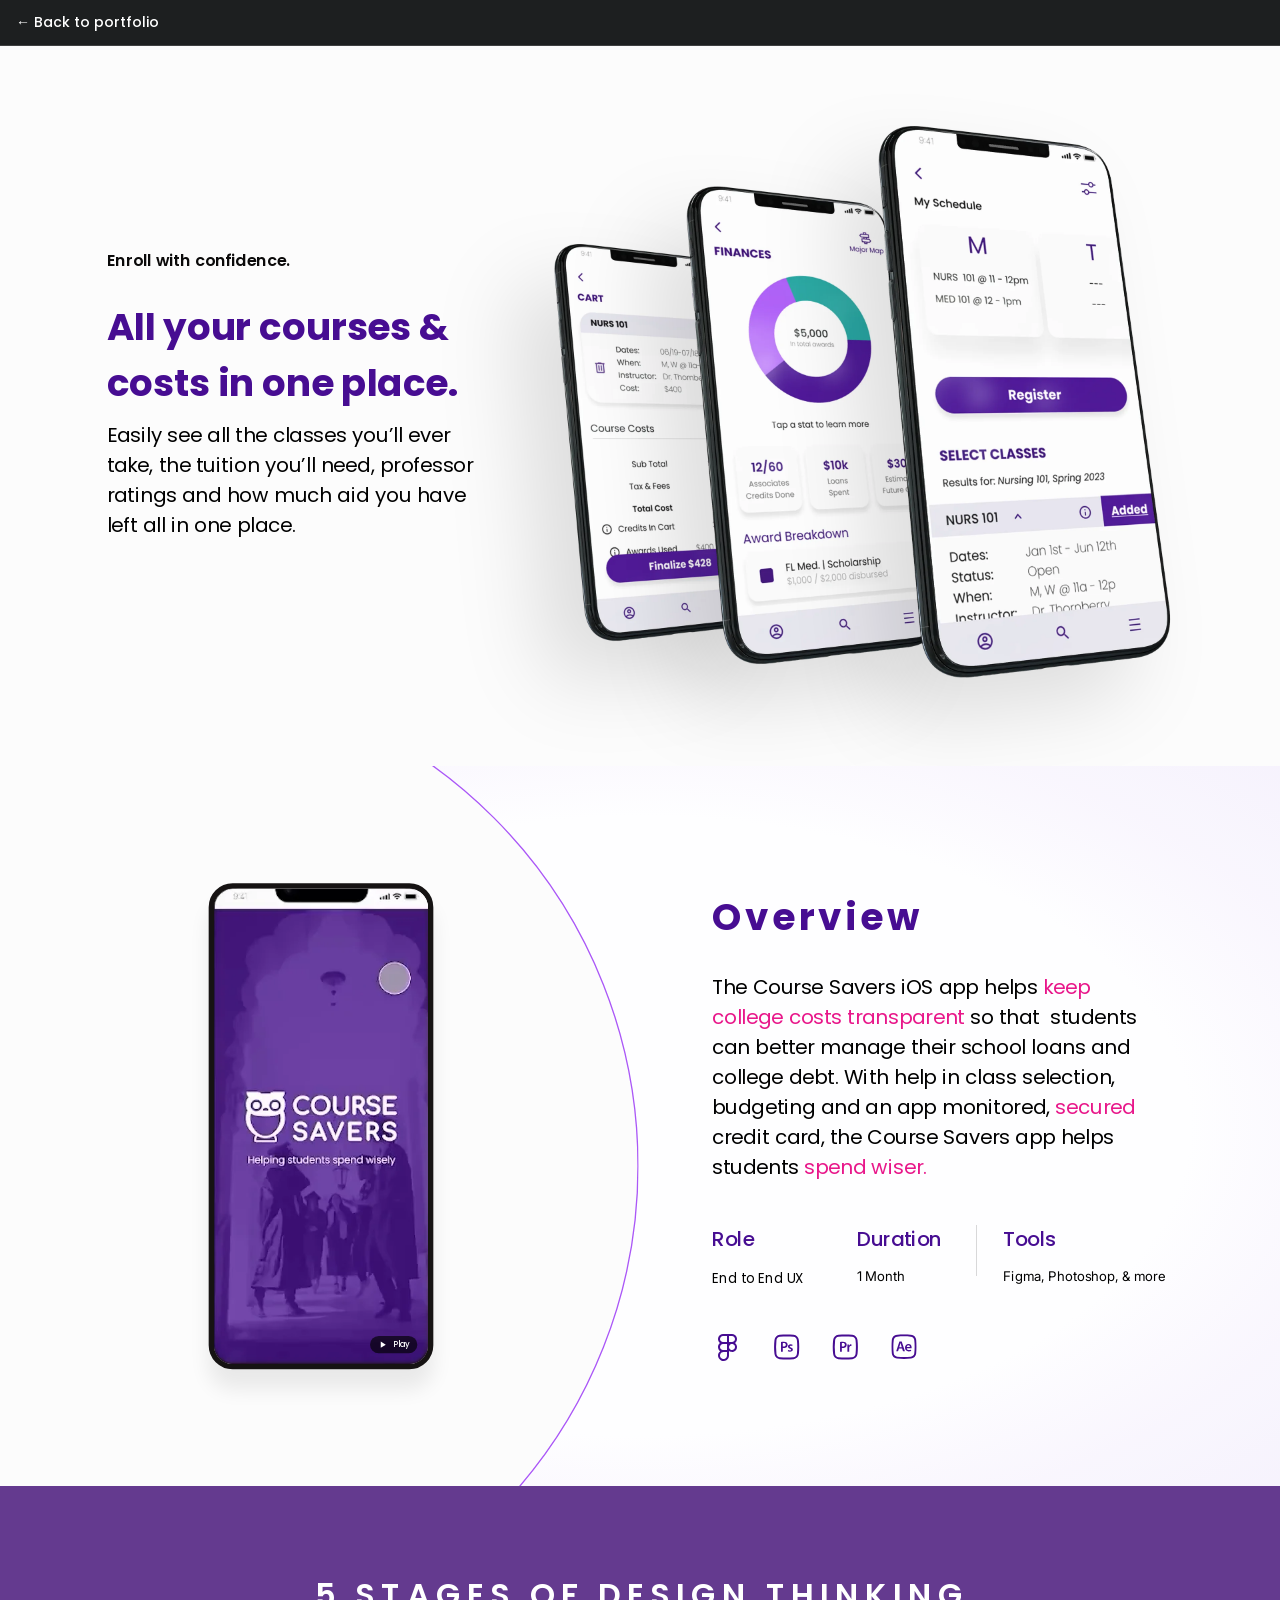
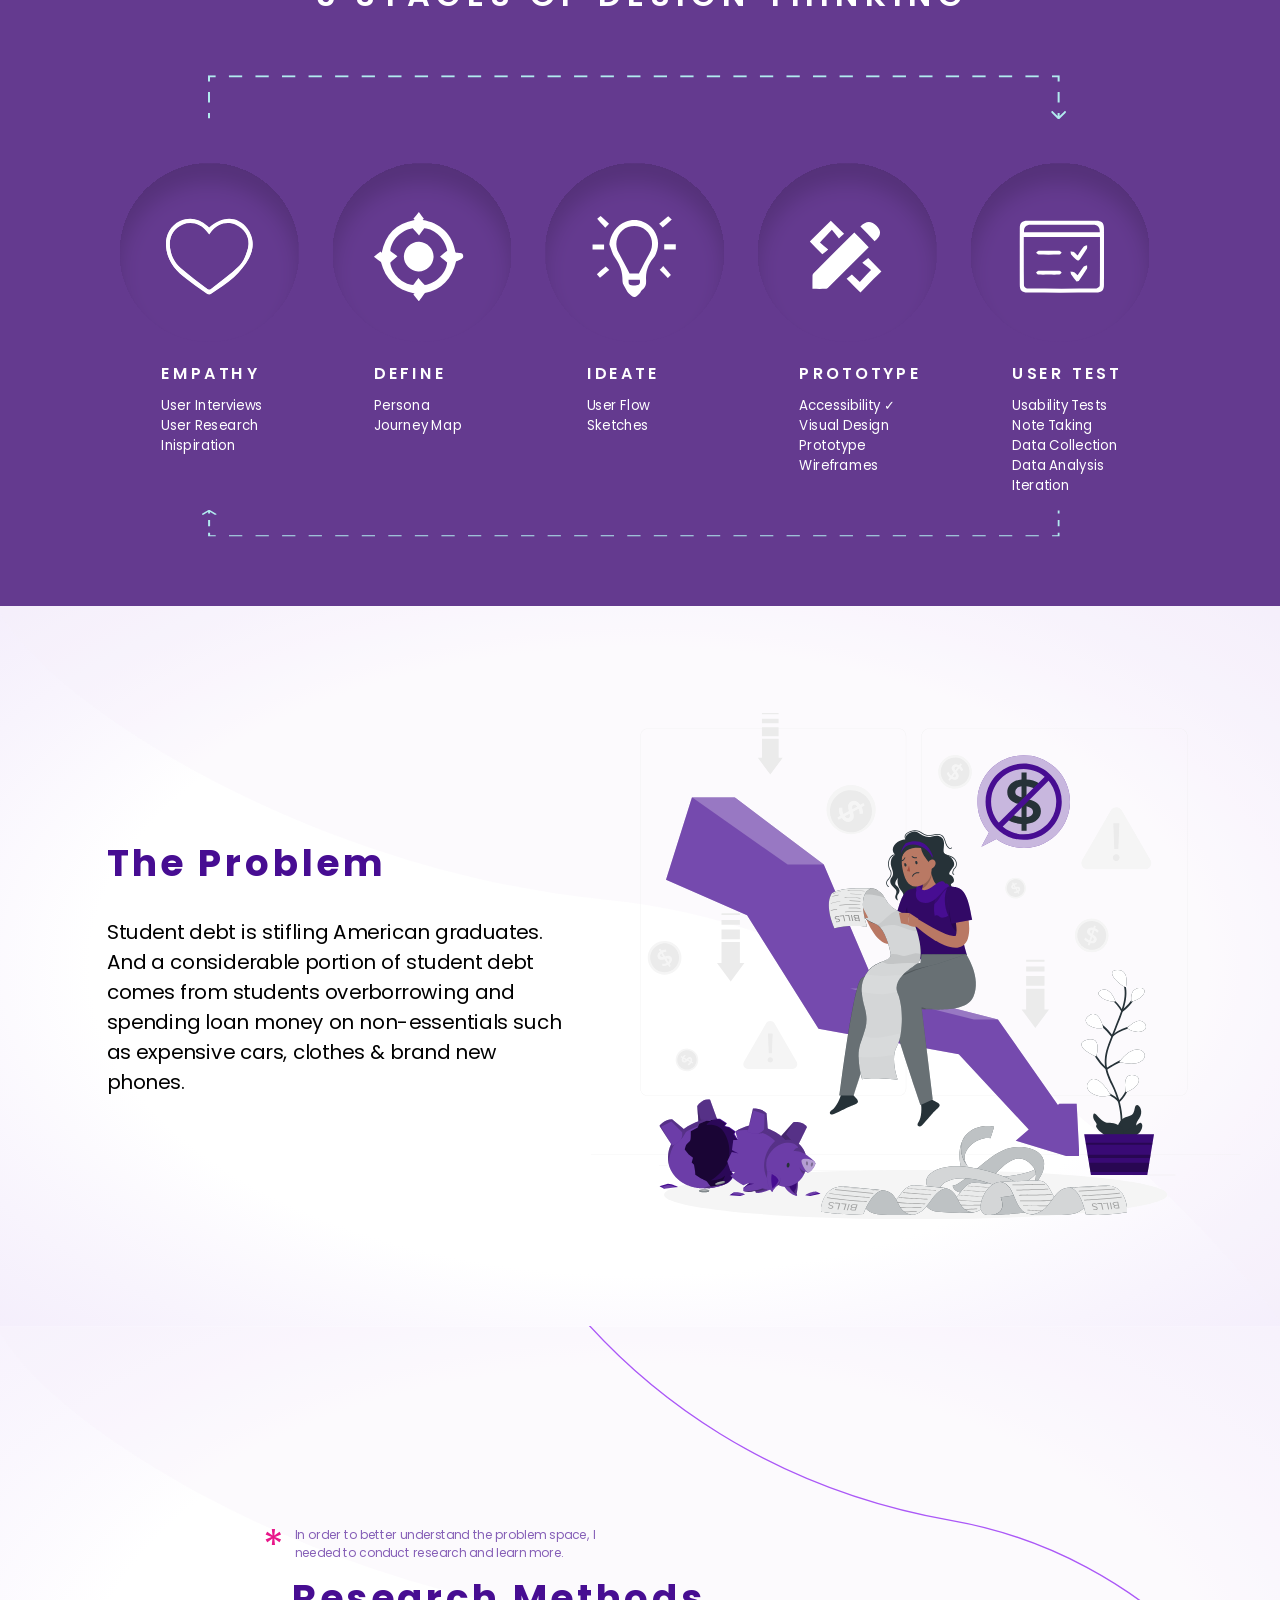
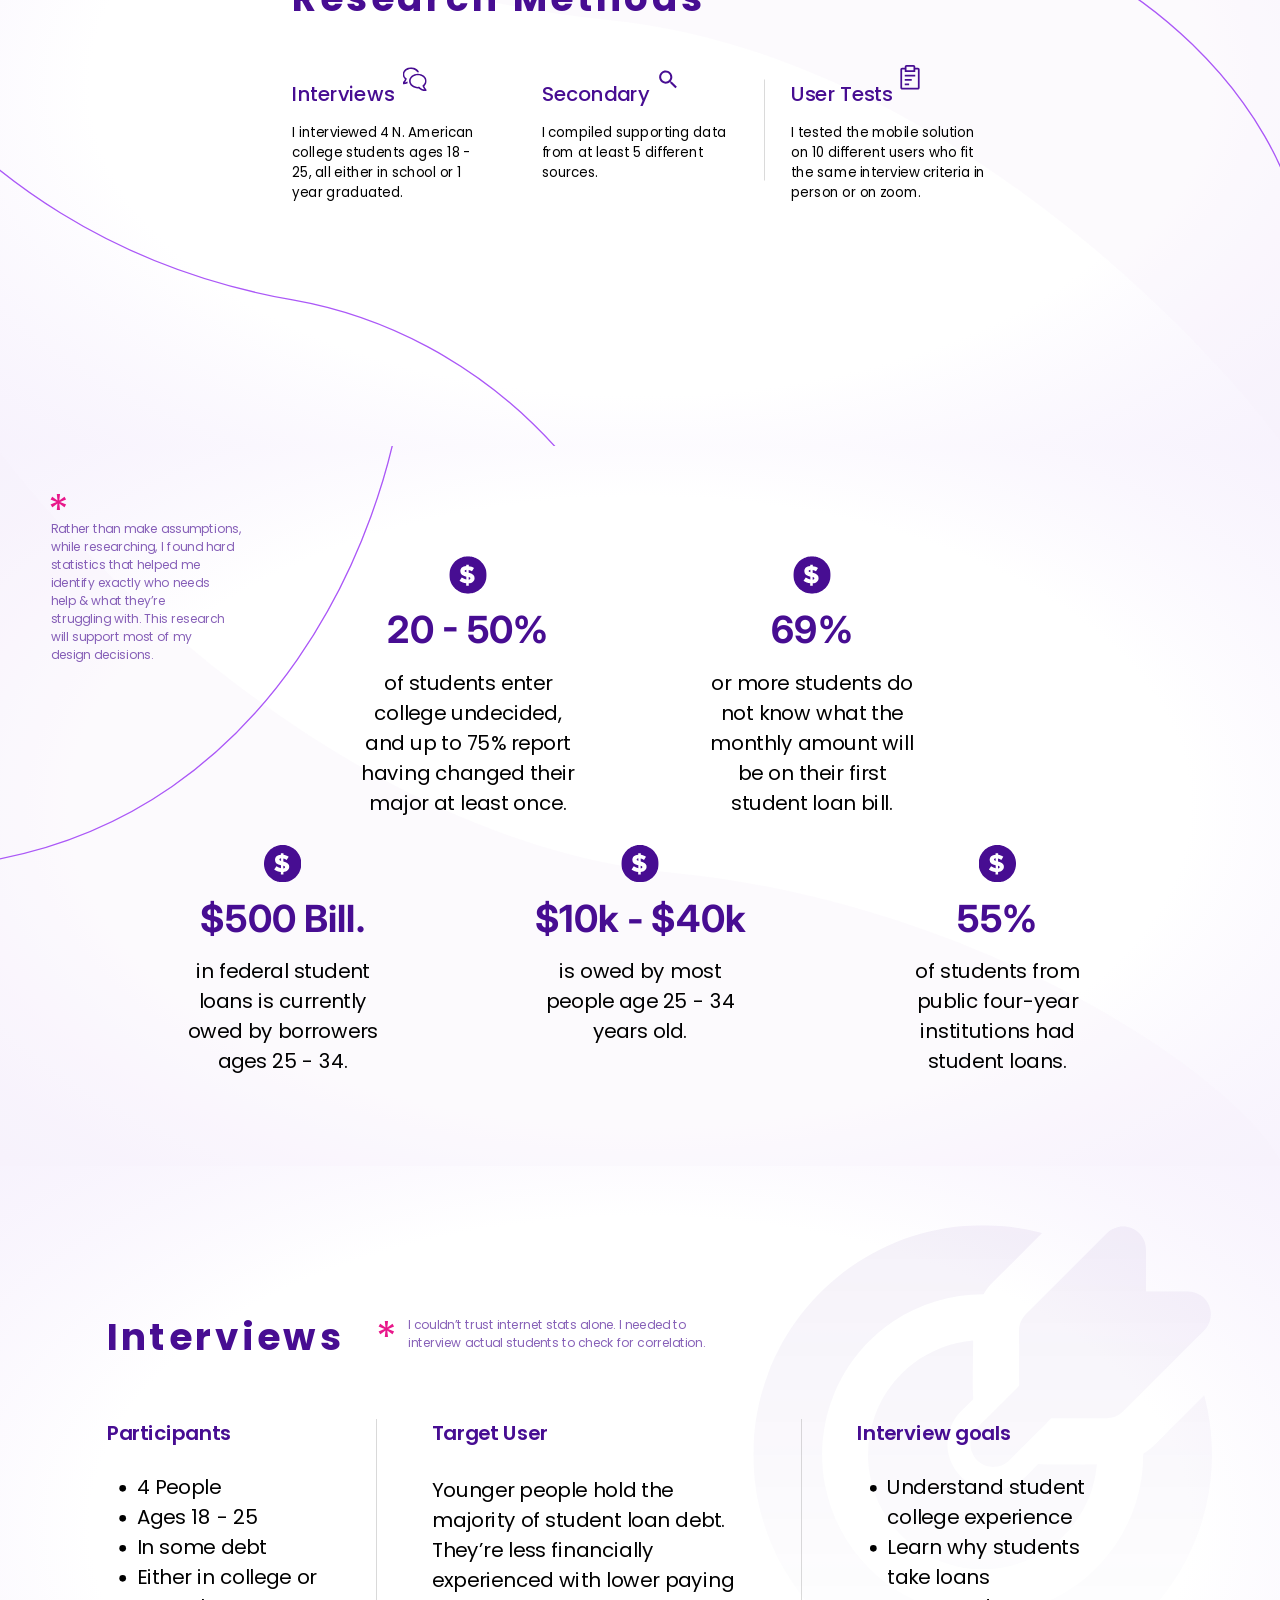
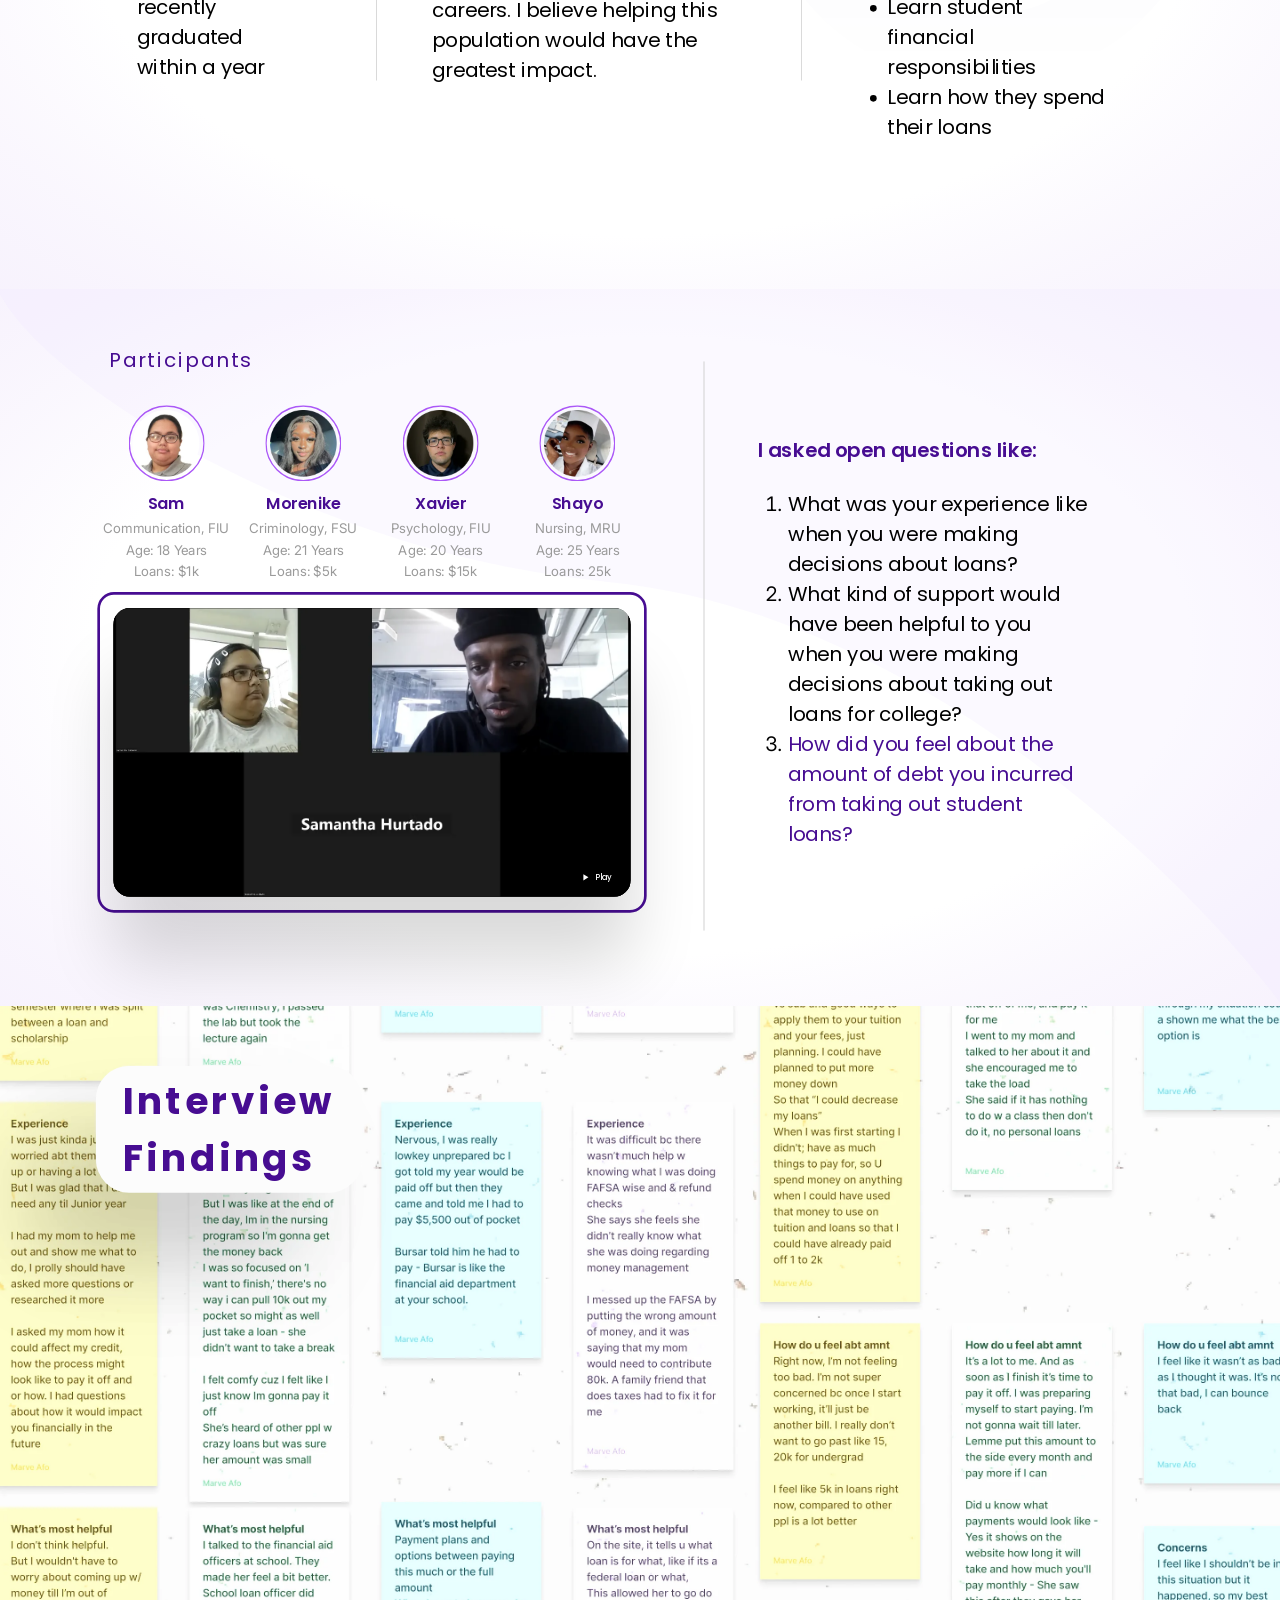
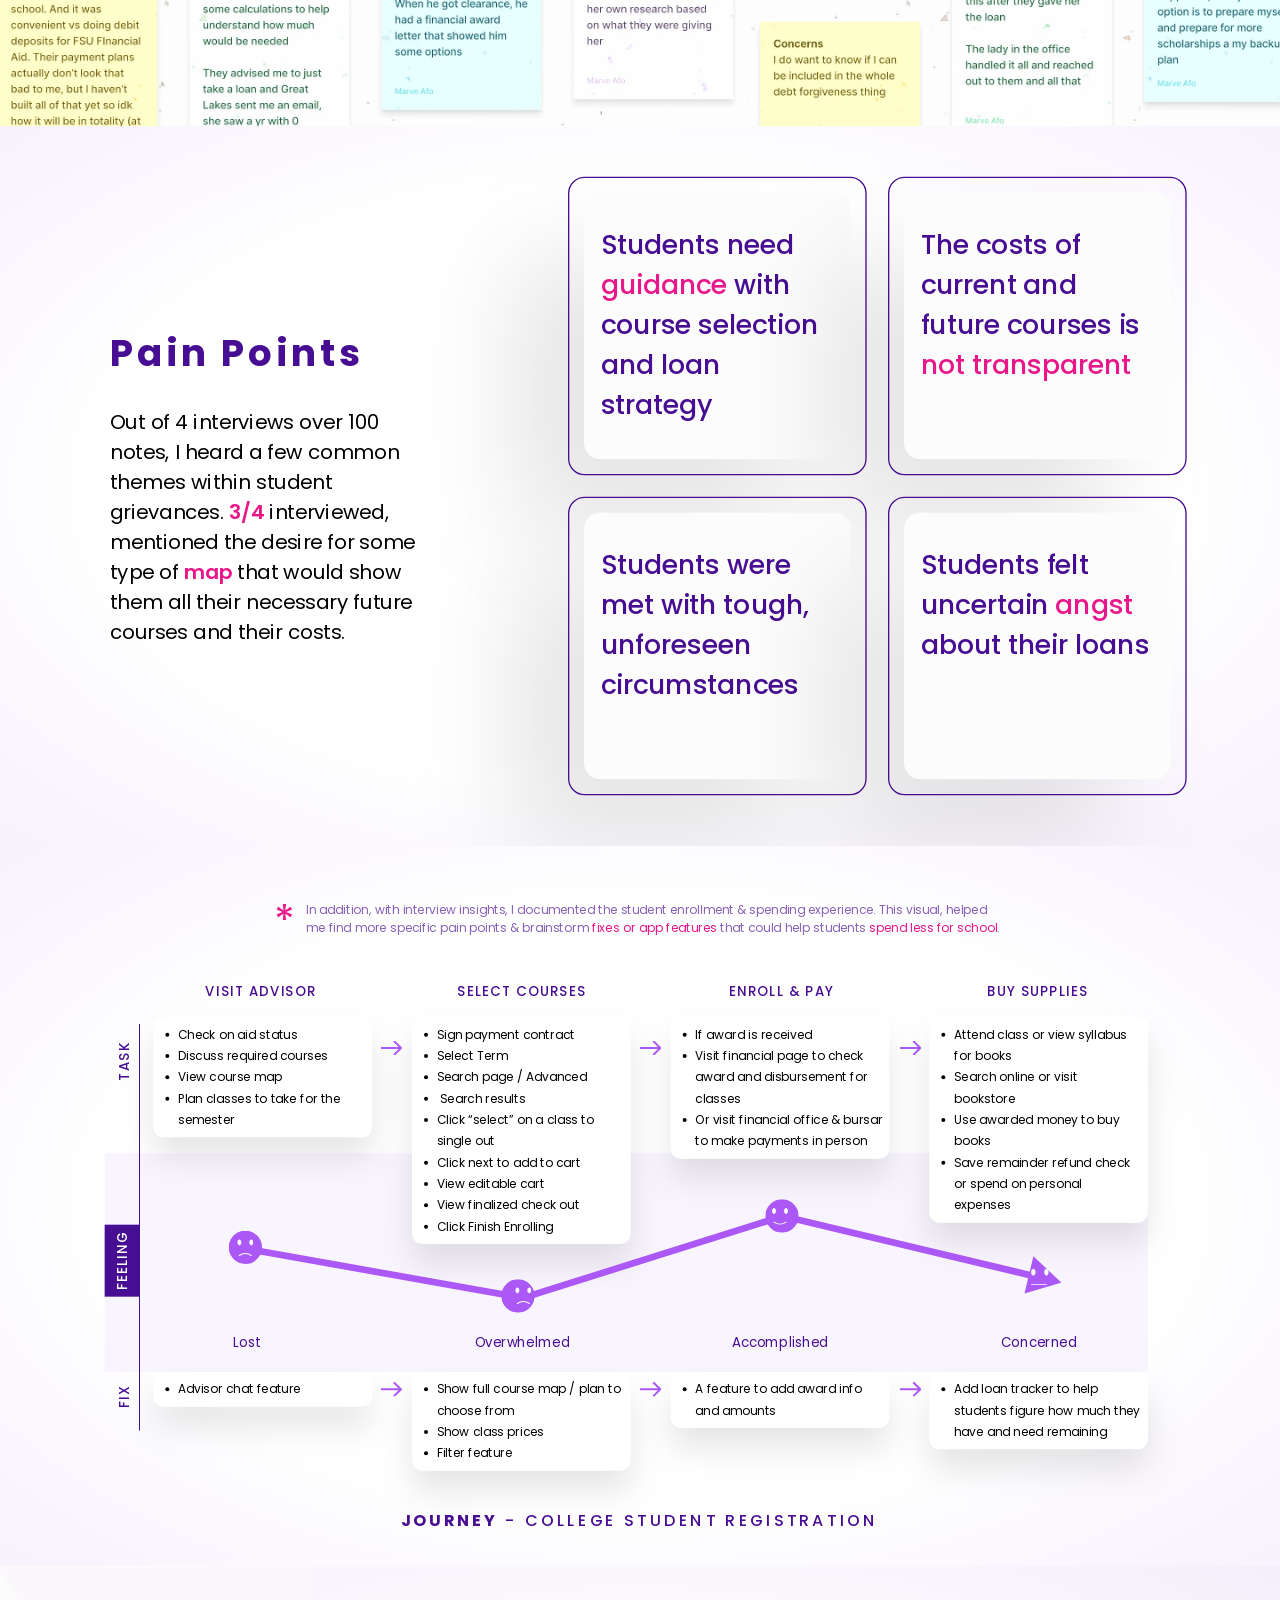
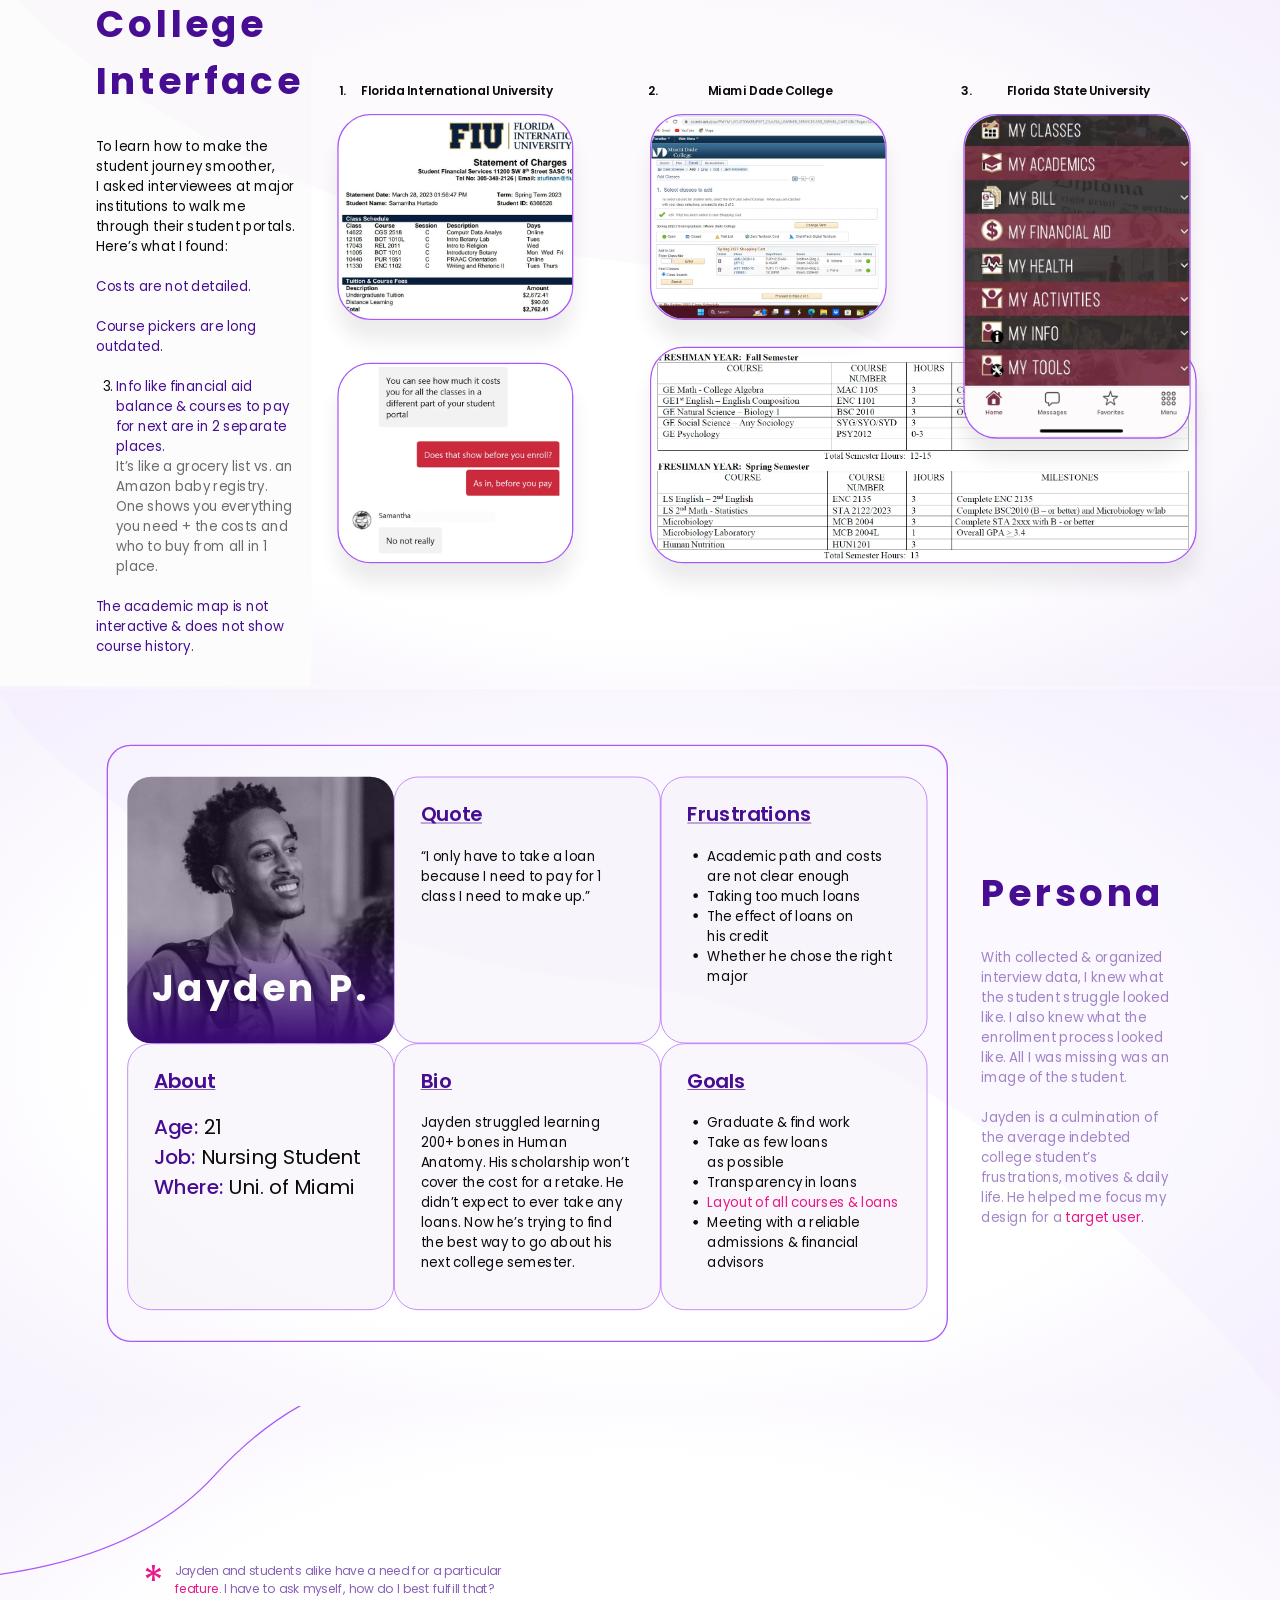
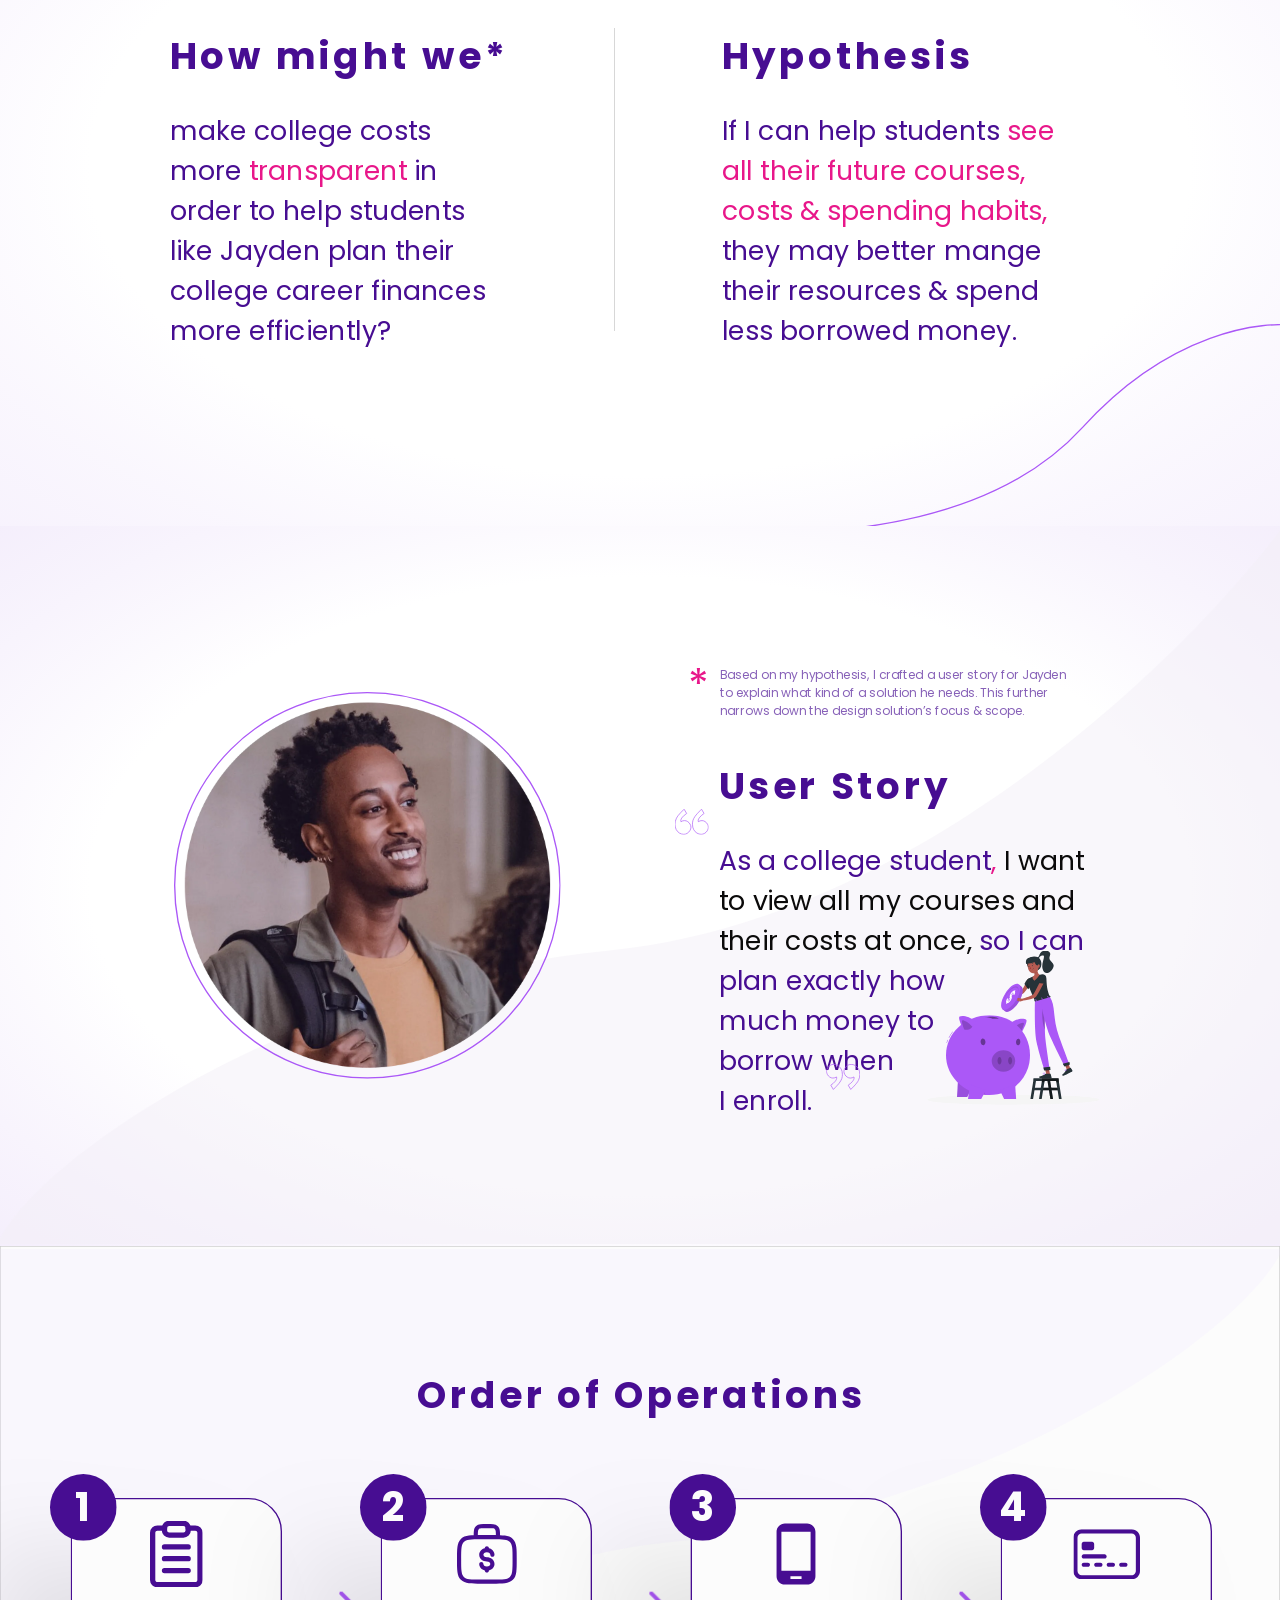
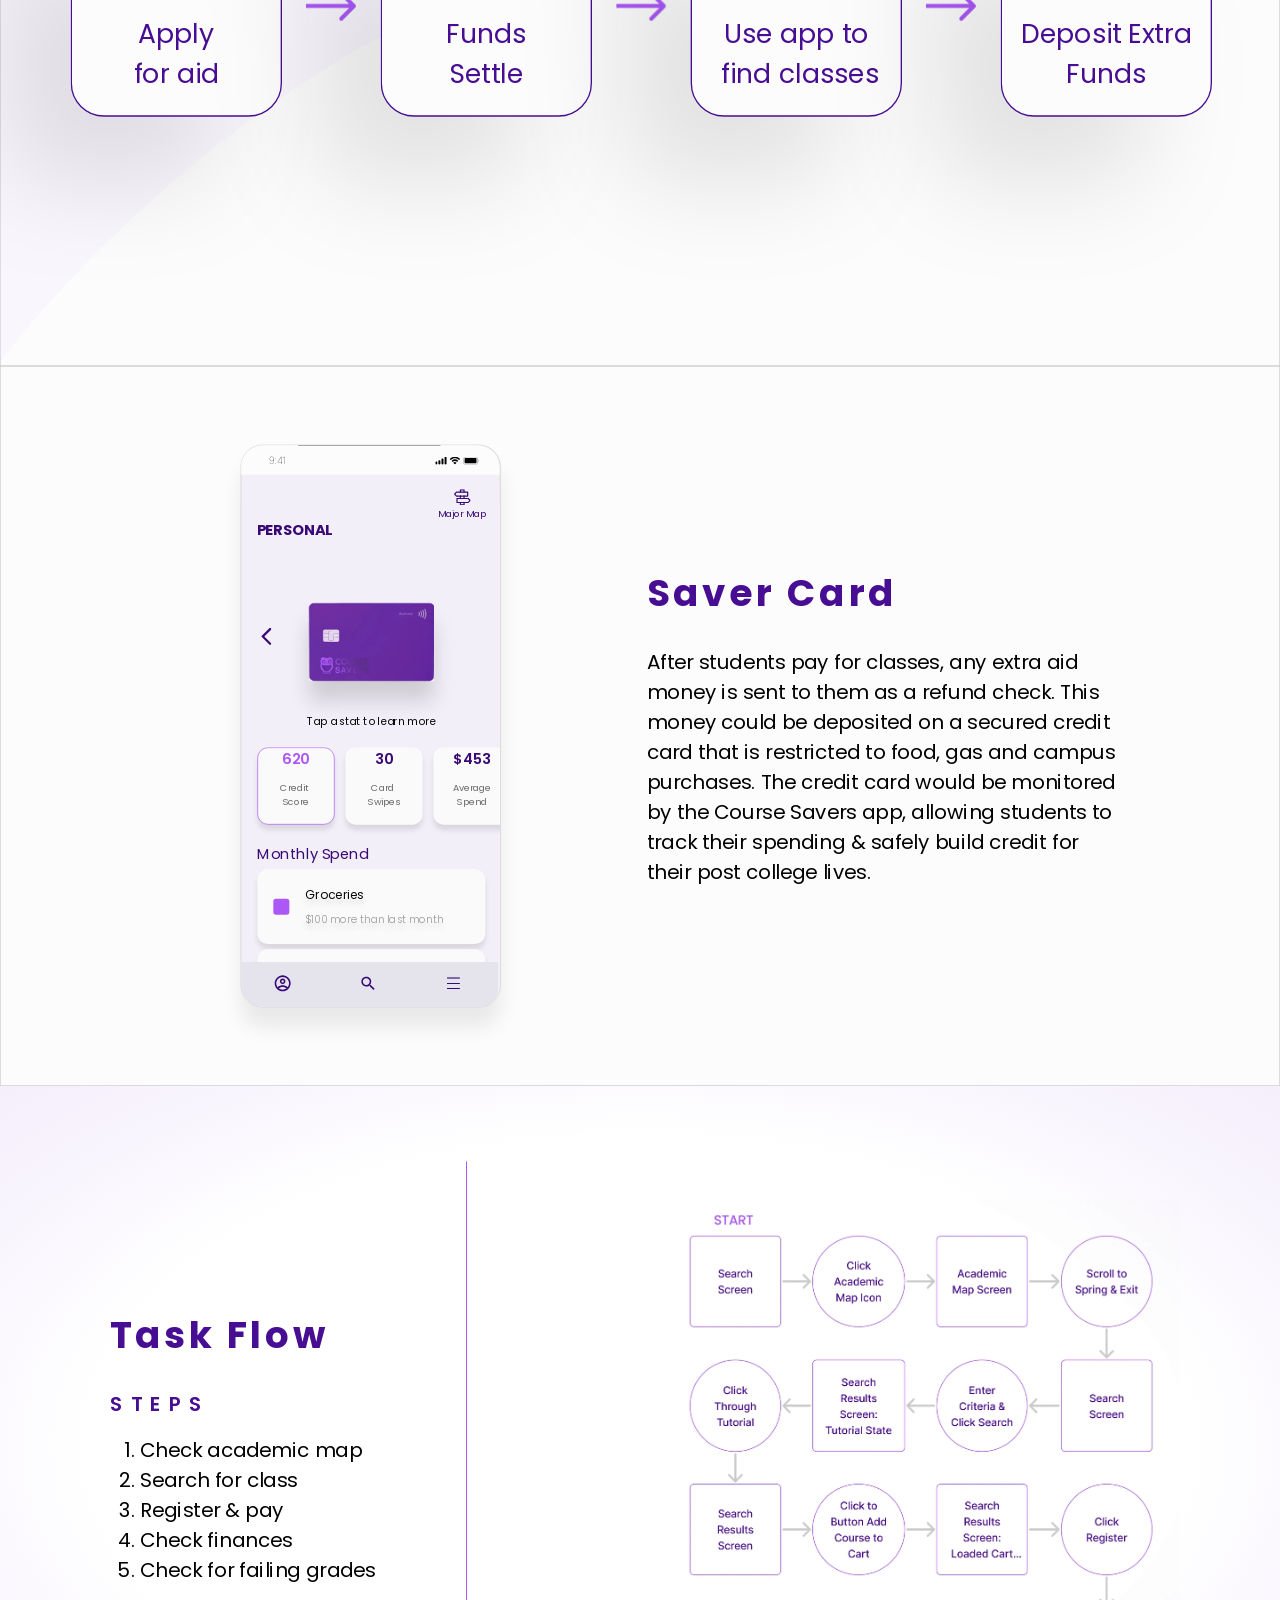
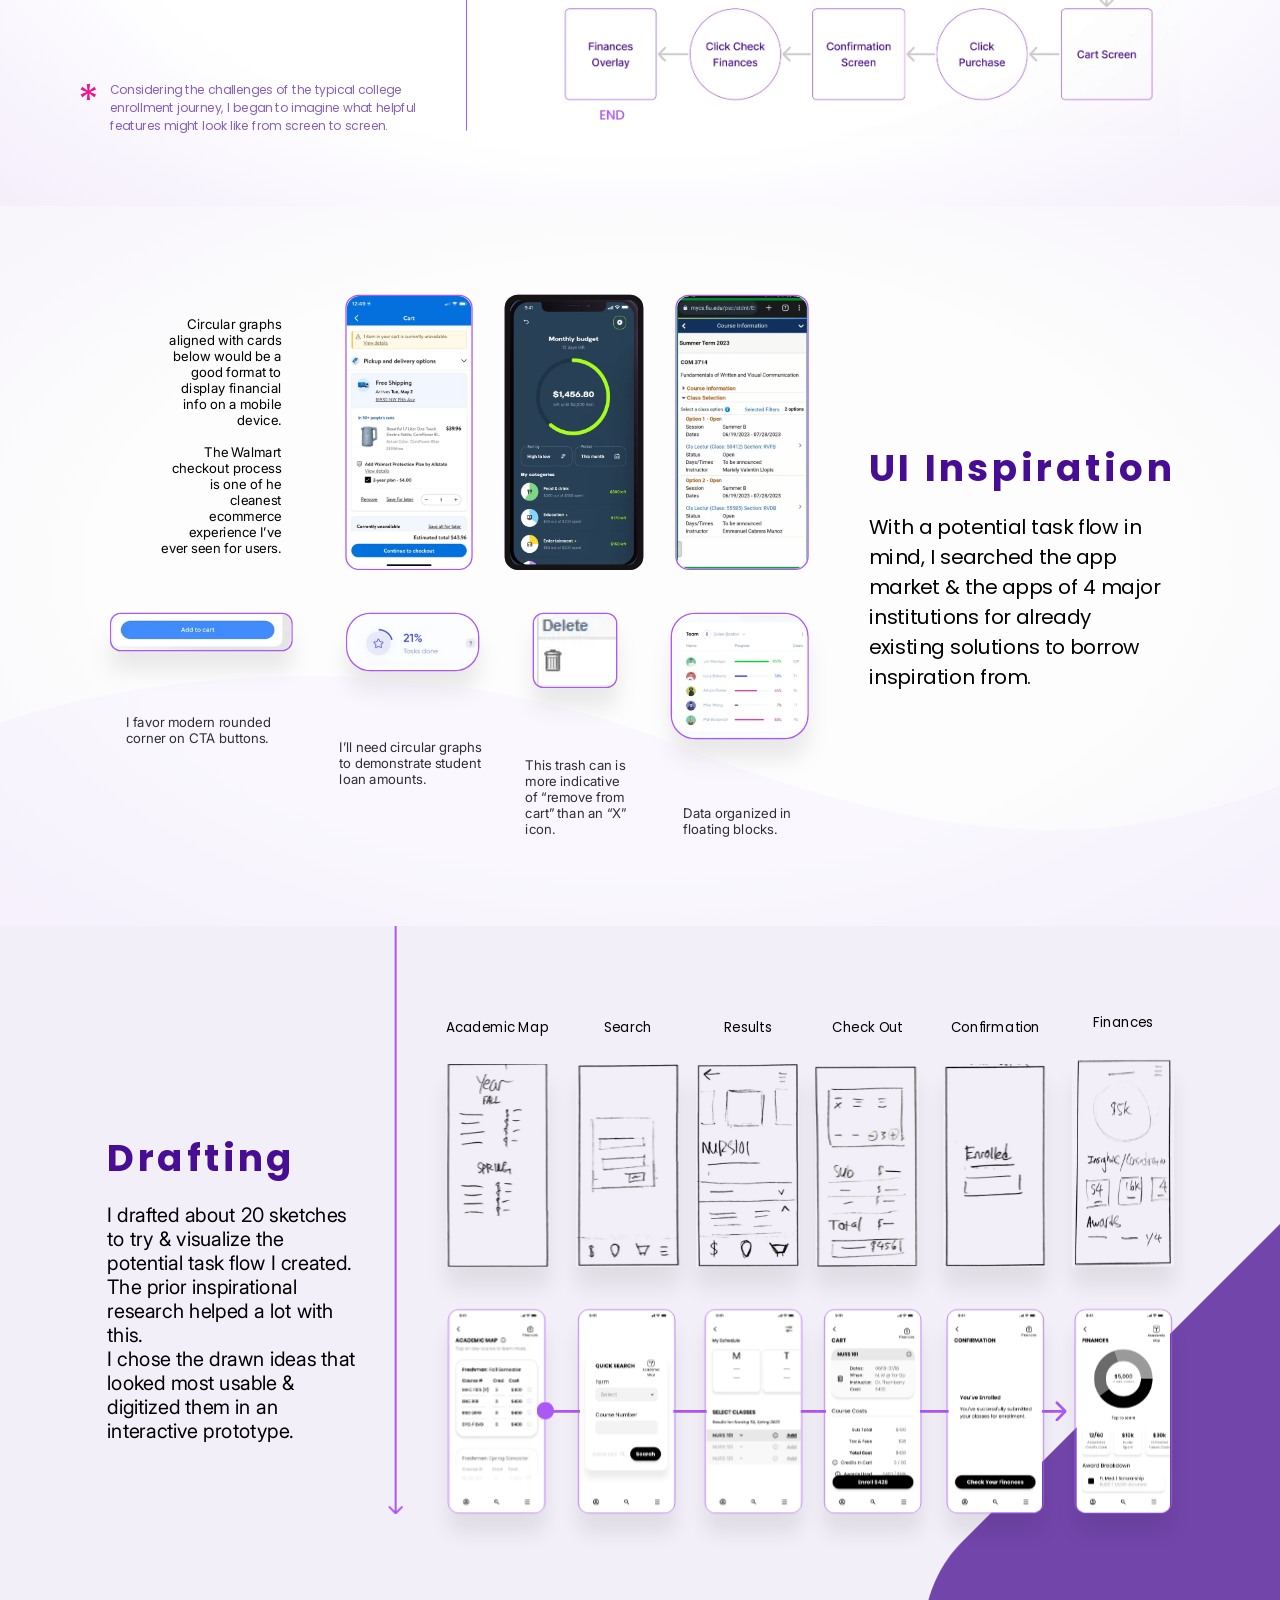
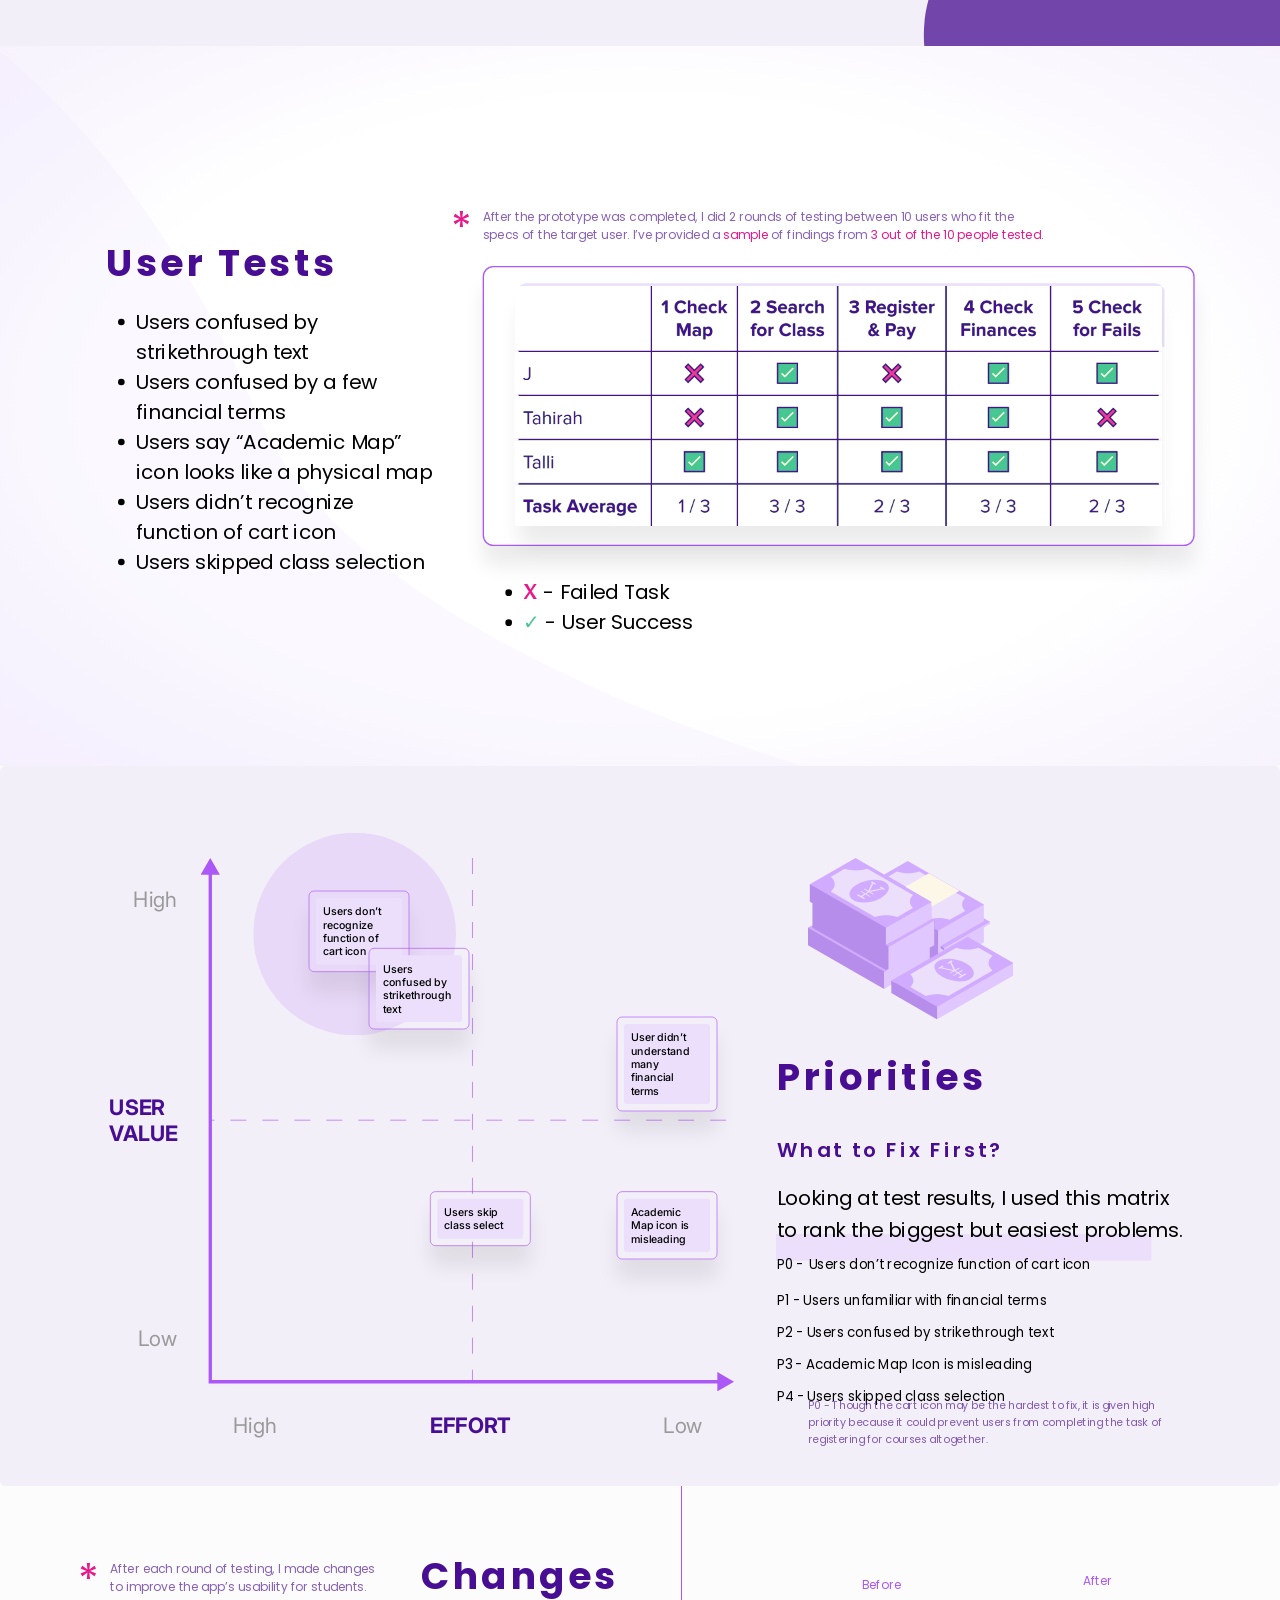
==== commit 5461f4f7: "Course Savers: WebP images and a rotate prompt on phones The 52 Figma PNGs become WebPs at most 2x t" ====
--- a/case-studies/course-savers.html
+++ b/case-studies/course-savers.html
@@ -134,6 +134,7 @@
        loaded here because its global img/heading rules would disturb the
        slides, and Tailwind's own --font-sans means they can't sit on :root. */
     .viewer-bar,
+    .rotate-note,
     .og-video {
       --color-accent: #3fa3f7;
       --color-bg-dark: #1d1f20;
@@ -157,20 +158,41 @@
     .viewer-bar a {
       color: inherit;
     }
+
+    /* Phones held upright: the slides are 16:9, so suggest turning the phone.
+       Same size as the viewer bar, in Course Savers purple; it scrolls away. */
+    .rotate-note {
+      display: none;
+      margin: 0;
+      padding: var(--space-3) var(--space-4);
+      background: #470d92;
+      color: #fff;
+      font-family: var(--font-sans);
+      font-size: var(--text-xs);
+      font-weight: var(--weight-medium);
+      line-height: 1.5;
+    }
+
+    @media (max-width: 600px) and (orientation: portrait) {
+      .rotate-note {
+        display: block;
+      }
+    }
   </style>
 </head>
 <body>
   <nav class="viewer-bar" aria-label="Case study">
     <a href="../#work">← Back to portfolio</a>
   </nav>
+  <p class="rotate-note"><span aria-hidden="true">↺ </span>Rotate for better viewing experience</p>
 
   <main class="og">
     <h1 class="sr-only">Course Savers case study</h1>
     <section class="ogf" style="--h:1080" aria-label="1 Cover Page Detailed">
-      <div class="ogf-a" style="height:1080px"><div class="bg-[#fcfcfc] relative size-full overflow-hidden" data-node-id="786:34953" data-name="1 Cover Page Detailed"><div class="-translate-y-1/2 absolute content-stretch flex flex-col gap-[64px] h-[473px] items-start left-[160px] top-[calc(50%-0.5px)]" data-node-id="786:34955"><div class="[word-break:break-word] content-stretch flex flex-col gap-[40px] items-start leading-[normal] not-italic relative shrink-0" data-node-id="786:34956"><p class="font-['Poppins'] font-[600] relative shrink-0 text-[#0b0a0a] text-[24px] whitespace-nowrap" data-node-id="786:34957">Enroll with confidence.</p><p class="[text-box-edge:cap_alphabetic] [text-box-trim:trim-both] font-['Poppins'] font-[700] h-[120px] relative shrink-0 text-[#470d92] text-[56px] w-[595px]" data-node-id="786:34958">All your courses &amp; costs in one place.</p></div><div class="content-stretch flex flex-col gap-[64px] items-start relative shrink-0" data-node-id="786:34959"><p class="[word-break:break-word] font-['Poppins'] font-[400] h-[174px] leading-[normal] not-italic relative shrink-0 text-[30px] text-black w-[564px]" data-node-id="786:34960">Easily see all the classes you’ll ever take, the tuition you’ll need, professor ratings and how much aid you have left all in one place.</p></div></div><div class="absolute contents left-[795px] top-[88px]" data-node-id="786:34995" data-name="3 Phones"><div class="absolute h-[648px] left-[795px] shadow-[-100px_100px_150px_0px_rgba(0,0,0,0.1)] top-[274px] w-[373px]" data-node-id="786:34996" data-name="Student Loans Mock Ups - Cart"><img alt="" class="absolute inset-0 max-w-none object-cover pointer-events-none size-full" src="course-savers-og-r/fig/12a8875c4e6e27d5cecec0fa06ea1f51f8e1221d.png"/></div><div class="absolute h-[780.534px] left-[986px] shadow-[-100px_100px_150px_0px_rgba(0,0,0,0.1)] top-[183.6px] w-[448.751px]" data-node-id="786:34997" data-name="Student Loans Mock Ups - Graph"><img alt="" class="absolute inset-0 max-w-none object-cover pointer-events-none size-full" src="course-savers-og-r/fig/8b0d09aa7f60d9190344506d7b8142dc3d40d090.png"/></div><div class="absolute h-[902px] left-[1267.17px] shadow-[-100px_100px_150px_0px_rgba(0,0,0,0.1)] top-[88px] w-[518.481px]" data-node-id="786:34998" data-name="Student Loans Mock Ups - Register"><img alt="" class="absolute inset-0 max-w-none object-cover pointer-events-none size-full" src="course-savers-og-r/fig/77882120e333910f2d9aaaa93c89ac5e828a1689.png"/></div></div></div></div>
+      <div class="ogf-a" style="height:1080px"><div class="bg-[#fcfcfc] relative size-full overflow-hidden" data-node-id="786:34953" data-name="1 Cover Page Detailed"><div class="-translate-y-1/2 absolute content-stretch flex flex-col gap-[64px] h-[473px] items-start left-[160px] top-[calc(50%-0.5px)]" data-node-id="786:34955"><div class="[word-break:break-word] content-stretch flex flex-col gap-[40px] items-start leading-[normal] not-italic relative shrink-0" data-node-id="786:34956"><p class="font-['Poppins'] font-[600] relative shrink-0 text-[#0b0a0a] text-[24px] whitespace-nowrap" data-node-id="786:34957">Enroll with confidence.</p><p class="[text-box-edge:cap_alphabetic] [text-box-trim:trim-both] font-['Poppins'] font-[700] h-[120px] relative shrink-0 text-[#470d92] text-[56px] w-[595px]" data-node-id="786:34958">All your courses &amp; costs in one place.</p></div><div class="content-stretch flex flex-col gap-[64px] items-start relative shrink-0" data-node-id="786:34959"><p class="[word-break:break-word] font-['Poppins'] font-[400] h-[174px] leading-[normal] not-italic relative shrink-0 text-[30px] text-black w-[564px]" data-node-id="786:34960">Easily see all the classes you’ll ever take, the tuition you’ll need, professor ratings and how much aid you have left all in one place.</p></div></div><div class="absolute contents left-[795px] top-[88px]" data-node-id="786:34995" data-name="3 Phones"><div class="absolute h-[648px] left-[795px] shadow-[-100px_100px_150px_0px_rgba(0,0,0,0.1)] top-[274px] w-[373px]" data-node-id="786:34996" data-name="Student Loans Mock Ups - Cart"><img alt="" class="absolute inset-0 max-w-none object-cover pointer-events-none size-full" src="course-savers-og-r/fig/12a8875c4e6e27d5cecec0fa06ea1f51f8e1221d.webp"/></div><div class="absolute h-[780.534px] left-[986px] shadow-[-100px_100px_150px_0px_rgba(0,0,0,0.1)] top-[183.6px] w-[448.751px]" data-node-id="786:34997" data-name="Student Loans Mock Ups - Graph"><img alt="" class="absolute inset-0 max-w-none object-cover pointer-events-none size-full" src="course-savers-og-r/fig/8b0d09aa7f60d9190344506d7b8142dc3d40d090.webp"/></div><div class="absolute h-[902px] left-[1267.17px] shadow-[-100px_100px_150px_0px_rgba(0,0,0,0.1)] top-[88px] w-[518.481px]" data-node-id="786:34998" data-name="Student Loans Mock Ups - Register"><img alt="" class="absolute inset-0 max-w-none object-cover pointer-events-none size-full" src="course-savers-og-r/fig/77882120e333910f2d9aaaa93c89ac5e828a1689.webp"/></div></div></div></div>
     </section>
     <section class="ogf" style="--h:1080" aria-label="2 Overview">
-      <div class="ogf-a" style="height:1080px"><div class="bg-[#fcfcfc] relative size-full overflow-hidden" data-node-id="846:37191" data-name="2 Overview"><div class="absolute h-[1080px] left-0 top-0 w-[1920px]" data-node-id="812:35705" data-name="BG - Gradient"><div class="absolute inset-0" data-node-id="812:35701" style="background-image:url(&quot;data:image/svg+xml;utf8,&lt;svg viewBox=&#x27;0 0 1920 1080&#x27; xmlns=&#x27;http://www.w3.org/2000/svg&#x27; preserveAspectRatio=&#x27;none&#x27;&gt;&lt;rect x=&#x27;0&#x27; y=&#x27;0&#x27; height=&#x27;100%&#x27; width=&#x27;100%&#x27; fill=&#x27;url(%23grad)&#x27; opacity=&#x27;1&#x27;/&gt;&lt;defs&gt;&lt;radialGradient id=&#x27;grad&#x27; gradientUnits=&#x27;userSpaceOnUse&#x27; cx=&#x27;0&#x27; cy=&#x27;0&#x27; r=&#x27;10&#x27; gradientTransform=&#x27;matrix(-6.2654e-15 104.8 -186.31 4.473e-13 960 540)&#x27;&gt;&lt;stop stop-color=&#x27;rgba(255,255,255,1)&#x27; offset=&#x27;0&#x27;/&gt;&lt;stop stop-color=&#x27;rgba(255,255,255,1)&#x27; offset=&#x27;0.44271&#x27;/&gt;&lt;stop stop-color=&#x27;rgba(236,223,252,0.4)&#x27; offset=&#x27;1&#x27;/&gt;&lt;/radialGradient&gt;&lt;/defs&gt;&lt;/svg&gt;&quot;)" data-name="BG - Gradient"></div></div><div class="absolute bg-[#ecdffc] h-[1080px] left-0 opacity-5 top-0 w-[1936px]" data-node-id="846:37193" data-name="BG"></div><div class="absolute left-[-522px] size-[1480px] top-[-140px]" data-node-id="846:37195"><img loading="lazy" alt="" class="absolute block inset-0 max-w-none size-full" src="course-savers-og-r/fig/faa13e92452bb04f0013fcf52070c6ffe6083c43.svg"/></div><div class="-translate-y-1/2 absolute content-stretch flex flex-col gap-[64px] items-start left-[calc(50%+108px)] top-[calc(50%-0.5px)]" data-node-id="846:37196"><div class="content-stretch flex flex-col gap-[64px] items-start relative shrink-0" data-node-id="846:37197"><div class="content-stretch flex flex-col items-start justify-center relative shrink-0" data-node-id="846:37198"><div class="content-stretch flex flex-col gap-[40px] items-start relative shrink-0" data-node-id="846:37199"><p class="[text-box-edge:cap_alphabetic] [text-box-trim:trim-both] [word-break:break-word] font-['Poppins'] font-[700] leading-[normal] not-italic relative shrink-0 text-[#470d92] text-[56px] tracking-[5.6px] whitespace-nowrap" data-node-id="846:37200">Overview</p><div class="content-stretch flex flex-col items-start relative shrink-0" data-node-id="846:37201"><p class="[word-break:break-word] font-['Poppins'] font-[400] leading-[0] not-italic relative shrink-0 text-[30px] text-black w-[674px] whitespace-pre-wrap" data-node-id="846:37202"><span class="leading-[normal]">The Course Savers iOS app helps </span><span class="leading-[normal] text-[#e8178a]">keep college costs transparent</span><span class="leading-[normal]"> so that  students can better manage their school loans and college debt. With help in class selection, budgeting and an app monitored, </span><span class="leading-[normal] text-[#e8178a]">secured</span><span class="leading-[normal]"> credit card, the Course Savers app helps students </span><span class="leading-[normal] text-[#e8178a]">spend wiser.</span></p></div></div></div><div class="content-stretch flex gap-[40px] items-start relative shrink-0" data-node-id="846:37203"><div class="content-stretch flex flex-col gap-[20px] items-start relative shrink-0" data-node-id="846:37204"><div class="content-stretch flex flex-col items-start relative shrink-0" data-node-id="846:37205"><p class="[word-break:break-word] font-['Poppins'] font-[500] leading-[normal] not-italic relative shrink-0 text-[#470d92] text-[30px] w-[70px]" data-node-id="846:37206">Role</p></div><div class="content-stretch flex flex-col items-start relative shrink-0" data-node-id="846:37207"><p class="[word-break:break-word] font-['Poppins'] font-[400] leading-[normal] not-italic relative shrink-0 text-[20px] text-black whitespace-nowrap" data-node-id="846:37208">End to End UX</p></div></div><div class="flex h-[77px] items-center justify-center relative shrink-0 w-0" data-node-id="846:37209"><div class="-rotate-90 flex-none"><div class="h-0 relative w-[77px]"><div class="absolute inset-[-1px_0_0_0]"><img loading="lazy" alt="" class="block max-w-none size-full" src="course-savers-og-r/fig/6f979dd84284905718b2494b8b2b685a332a3a7e.svg"/></div></div></div></div><div class="content-stretch flex flex-col gap-[20px] items-start relative shrink-0" data-node-id="846:37210"><div class="content-stretch flex flex-col items-start relative shrink-0" data-node-id="846:37211"><p class="[word-break:break-word] font-['Poppins'] font-[500] leading-[normal] not-italic relative shrink-0 text-[#470d92] text-[30px] w-[140px]" data-node-id="846:37212">Duration</p></div><div class="content-stretch flex flex-col items-start relative shrink-0" data-node-id="846:37213"><p class="[word-break:break-word] font-['Inter'] font-[400] font-normal leading-[normal] not-italic relative shrink-0 text-[20px] text-black whitespace-nowrap" data-node-id="846:37214">1 Month</p></div></div><div class="flex h-[77px] items-center justify-center relative shrink-0 w-0" data-node-id="846:37215"><div class="-rotate-90 flex-none"><div class="h-0 relative w-[77px]"><div class="absolute inset-[-1px_0_0_0]"><img loading="lazy" alt="" class="block max-w-none size-full" src="course-savers-og-r/fig/e5baa8a55d3bbe3d82e248723f507628795f1b63.svg"/></div></div></div></div><div class="content-stretch flex flex-col gap-[20px] items-start relative shrink-0" data-node-id="846:37216"><div class="content-stretch flex flex-col items-start relative shrink-0" data-node-id="846:37217"><p class="[word-break:break-word] font-['Poppins'] font-[500] leading-[normal] not-italic relative shrink-0 text-[#470d92] text-[30px] w-[128px]" data-node-id="846:37218">Tools</p></div><div class="content-stretch flex flex-col items-start relative shrink-0" data-node-id="846:37219"><p class="[word-break:break-word] font-['Inter'] font-[400] font-normal leading-[normal] not-italic relative shrink-0 text-[20px] text-black whitespace-nowrap" data-node-id="846:37220">Figma, Photoshop, &amp; more</p></div></div></div></div><div class="content-stretch flex gap-[40px] items-start relative shrink-0" data-node-id="846:37221"><div class="relative shrink-0 size-[48px]" data-node-id="846:37222" data-name="ph:figma-logo"><img loading="lazy" alt="" class="absolute block inset-0 max-w-none size-full" src="course-savers-og-r/fig/fd6bc20c5d8e769bb7a9f603aa94c1e36714de70.svg"/></div><div class="relative shrink-0 size-[48px]" data-node-id="846:37224" data-name="basil:adobe-photoshop-outline"><img loading="lazy" alt="" class="absolute block inset-0 max-w-none size-full" src="course-savers-og-r/fig/0e33f2c46f3ff902775f04db84f358834c0aff86.svg"/></div><div class="relative shrink-0 size-[48px]" data-node-id="846:37228" data-name="basil:adobe-premiere-outline"><img loading="lazy" alt="" class="absolute block inset-0 max-w-none size-full" src="course-savers-og-r/fig/c2a201ce6de7ff62d06881f72130364dd876f7ac.svg"/></div><div class="overflow-clip relative shrink-0 size-[48px]" data-node-id="846:37230" data-name="basil:adobe-after-effects-outline"><div class="absolute inset-[10.59%_10.66%]" data-node-id="846:37231" data-name="Group"><img loading="lazy" alt="" class="absolute block inset-0 max-w-none size-full" src="course-savers-og-r/fig/2c111867b2f5eff0ceed0928d0e34816e0a0af24.svg"/></div></div></div></div><div class="absolute contents left-[312.63px] top-[176px]" data-node-id="846:37234" data-name="3 Phones - Flat"><div class="absolute border-8 border-[#161313] border-solid h-[728.918px] left-[312.63px] rounded-[36px] shadow-[0px_30px_30px_0px_rgba(0,0,0,0.08)] top-[176px] w-[337.739px]" data-node-id="846:37235" data-name="Results-2 1"><img loading="lazy" alt="" class="absolute inset-0 max-w-none object-cover pointer-events-none rounded-[36px] size-full" src="course-savers-og-r/fig/814bd306d0a19b8bb3226e711f9cd8fb6e769838.png"/></div></div><div class="og-video og-loop" style="left:320.63px;top:184px;width:321.74px;height:712.92px"><button type="button" class="cs-loop" data-label="Prototype walkthrough: search, filters, schedule, cart and finances"><img loading="lazy" src="course-savers-og-r/overview-proto-poster.webp" width="322" height="714" alt="" /><video src="course-savers-og-r/overview-proto.mp4" poster="course-savers-og-r/overview-proto-poster.webp" muted loop playsinline preload="metadata"></video><span class="cs-video__badge" aria-hidden="true"></span></button></div></div></div>
+      <div class="ogf-a" style="height:1080px"><div class="bg-[#fcfcfc] relative size-full overflow-hidden" data-node-id="846:37191" data-name="2 Overview"><div class="absolute h-[1080px] left-0 top-0 w-[1920px]" data-node-id="812:35705" data-name="BG - Gradient"><div class="absolute inset-0" data-node-id="812:35701" style="background-image:url(&quot;data:image/svg+xml;utf8,&lt;svg viewBox=&#x27;0 0 1920 1080&#x27; xmlns=&#x27;http://www.w3.org/2000/svg&#x27; preserveAspectRatio=&#x27;none&#x27;&gt;&lt;rect x=&#x27;0&#x27; y=&#x27;0&#x27; height=&#x27;100%&#x27; width=&#x27;100%&#x27; fill=&#x27;url(%23grad)&#x27; opacity=&#x27;1&#x27;/&gt;&lt;defs&gt;&lt;radialGradient id=&#x27;grad&#x27; gradientUnits=&#x27;userSpaceOnUse&#x27; cx=&#x27;0&#x27; cy=&#x27;0&#x27; r=&#x27;10&#x27; gradientTransform=&#x27;matrix(-6.2654e-15 104.8 -186.31 4.473e-13 960 540)&#x27;&gt;&lt;stop stop-color=&#x27;rgba(255,255,255,1)&#x27; offset=&#x27;0&#x27;/&gt;&lt;stop stop-color=&#x27;rgba(255,255,255,1)&#x27; offset=&#x27;0.44271&#x27;/&gt;&lt;stop stop-color=&#x27;rgba(236,223,252,0.4)&#x27; offset=&#x27;1&#x27;/&gt;&lt;/radialGradient&gt;&lt;/defs&gt;&lt;/svg&gt;&quot;)" data-name="BG - Gradient"></div></div><div class="absolute bg-[#ecdffc] h-[1080px] left-0 opacity-5 top-0 w-[1936px]" data-node-id="846:37193" data-name="BG"></div><div class="absolute left-[-522px] size-[1480px] top-[-140px]" data-node-id="846:37195"><img loading="lazy" alt="" class="absolute block inset-0 max-w-none size-full" src="course-savers-og-r/fig/faa13e92452bb04f0013fcf52070c6ffe6083c43.svg"/></div><div class="-translate-y-1/2 absolute content-stretch flex flex-col gap-[64px] items-start left-[calc(50%+108px)] top-[calc(50%-0.5px)]" data-node-id="846:37196"><div class="content-stretch flex flex-col gap-[64px] items-start relative shrink-0" data-node-id="846:37197"><div class="content-stretch flex flex-col items-start justify-center relative shrink-0" data-node-id="846:37198"><div class="content-stretch flex flex-col gap-[40px] items-start relative shrink-0" data-node-id="846:37199"><p class="[text-box-edge:cap_alphabetic] [text-box-trim:trim-both] [word-break:break-word] font-['Poppins'] font-[700] leading-[normal] not-italic relative shrink-0 text-[#470d92] text-[56px] tracking-[5.6px] whitespace-nowrap" data-node-id="846:37200">Overview</p><div class="content-stretch flex flex-col items-start relative shrink-0" data-node-id="846:37201"><p class="[word-break:break-word] font-['Poppins'] font-[400] leading-[0] not-italic relative shrink-0 text-[30px] text-black w-[674px] whitespace-pre-wrap" data-node-id="846:37202"><span class="leading-[normal]">The Course Savers iOS app helps </span><span class="leading-[normal] text-[#e8178a]">keep college costs transparent</span><span class="leading-[normal]"> so that  students can better manage their school loans and college debt. With help in class selection, budgeting and an app monitored, </span><span class="leading-[normal] text-[#e8178a]">secured</span><span class="leading-[normal]"> credit card, the Course Savers app helps students </span><span class="leading-[normal] text-[#e8178a]">spend wiser.</span></p></div></div></div><div class="content-stretch flex gap-[40px] items-start relative shrink-0" data-node-id="846:37203"><div class="content-stretch flex flex-col gap-[20px] items-start relative shrink-0" data-node-id="846:37204"><div class="content-stretch flex flex-col items-start relative shrink-0" data-node-id="846:37205"><p class="[word-break:break-word] font-['Poppins'] font-[500] leading-[normal] not-italic relative shrink-0 text-[#470d92] text-[30px] w-[70px]" data-node-id="846:37206">Role</p></div><div class="content-stretch flex flex-col items-start relative shrink-0" data-node-id="846:37207"><p class="[word-break:break-word] font-['Poppins'] font-[400] leading-[normal] not-italic relative shrink-0 text-[20px] text-black whitespace-nowrap" data-node-id="846:37208">End to End UX</p></div></div><div class="flex h-[77px] items-center justify-center relative shrink-0 w-0" data-node-id="846:37209"><div class="-rotate-90 flex-none"><div class="h-0 relative w-[77px]"><div class="absolute inset-[-1px_0_0_0]"><img loading="lazy" alt="" class="block max-w-none size-full" src="course-savers-og-r/fig/6f979dd84284905718b2494b8b2b685a332a3a7e.svg"/></div></div></div></div><div class="content-stretch flex flex-col gap-[20px] items-start relative shrink-0" data-node-id="846:37210"><div class="content-stretch flex flex-col items-start relative shrink-0" data-node-id="846:37211"><p class="[word-break:break-word] font-['Poppins'] font-[500] leading-[normal] not-italic relative shrink-0 text-[#470d92] text-[30px] w-[140px]" data-node-id="846:37212">Duration</p></div><div class="content-stretch flex flex-col items-start relative shrink-0" data-node-id="846:37213"><p class="[word-break:break-word] font-['Inter'] font-[400] font-normal leading-[normal] not-italic relative shrink-0 text-[20px] text-black whitespace-nowrap" data-node-id="846:37214">1 Month</p></div></div><div class="flex h-[77px] items-center justify-center relative shrink-0 w-0" data-node-id="846:37215"><div class="-rotate-90 flex-none"><div class="h-0 relative w-[77px]"><div class="absolute inset-[-1px_0_0_0]"><img loading="lazy" alt="" class="block max-w-none size-full" src="course-savers-og-r/fig/e5baa8a55d3bbe3d82e248723f507628795f1b63.svg"/></div></div></div></div><div class="content-stretch flex flex-col gap-[20px] items-start relative shrink-0" data-node-id="846:37216"><div class="content-stretch flex flex-col items-start relative shrink-0" data-node-id="846:37217"><p class="[word-break:break-word] font-['Poppins'] font-[500] leading-[normal] not-italic relative shrink-0 text-[#470d92] text-[30px] w-[128px]" data-node-id="846:37218">Tools</p></div><div class="content-stretch flex flex-col items-start relative shrink-0" data-node-id="846:37219"><p class="[word-break:break-word] font-['Inter'] font-[400] font-normal leading-[normal] not-italic relative shrink-0 text-[20px] text-black whitespace-nowrap" data-node-id="846:37220">Figma, Photoshop, &amp; more</p></div></div></div></div><div class="content-stretch flex gap-[40px] items-start relative shrink-0" data-node-id="846:37221"><div class="relative shrink-0 size-[48px]" data-node-id="846:37222" data-name="ph:figma-logo"><img loading="lazy" alt="" class="absolute block inset-0 max-w-none size-full" src="course-savers-og-r/fig/fd6bc20c5d8e769bb7a9f603aa94c1e36714de70.svg"/></div><div class="relative shrink-0 size-[48px]" data-node-id="846:37224" data-name="basil:adobe-photoshop-outline"><img loading="lazy" alt="" class="absolute block inset-0 max-w-none size-full" src="course-savers-og-r/fig/0e33f2c46f3ff902775f04db84f358834c0aff86.svg"/></div><div class="relative shrink-0 size-[48px]" data-node-id="846:37228" data-name="basil:adobe-premiere-outline"><img loading="lazy" alt="" class="absolute block inset-0 max-w-none size-full" src="course-savers-og-r/fig/c2a201ce6de7ff62d06881f72130364dd876f7ac.svg"/></div><div class="overflow-clip relative shrink-0 size-[48px]" data-node-id="846:37230" data-name="basil:adobe-after-effects-outline"><div class="absolute inset-[10.59%_10.66%]" data-node-id="846:37231" data-name="Group"><img loading="lazy" alt="" class="absolute block inset-0 max-w-none size-full" src="course-savers-og-r/fig/2c111867b2f5eff0ceed0928d0e34816e0a0af24.svg"/></div></div></div></div><div class="absolute contents left-[312.63px] top-[176px]" data-node-id="846:37234" data-name="3 Phones - Flat"><div class="absolute border-8 border-[#161313] border-solid h-[728.918px] left-[312.63px] rounded-[36px] shadow-[0px_30px_30px_0px_rgba(0,0,0,0.08)] top-[176px] w-[337.739px]" data-node-id="846:37235" data-name="Results-2 1"><img loading="lazy" alt="" class="absolute inset-0 max-w-none object-cover pointer-events-none rounded-[36px] size-full" src="course-savers-og-r/fig/814bd306d0a19b8bb3226e711f9cd8fb6e769838.webp"/></div></div><div class="og-video og-loop" style="left:320.63px;top:184px;width:321.74px;height:712.92px"><button type="button" class="cs-loop" data-label="Prototype walkthrough: search, filters, schedule, cart and finances"><img loading="lazy" src="course-savers-og-r/overview-proto-poster.webp" width="322" height="714" alt="" /><video src="course-savers-og-r/overview-proto.mp4" poster="course-savers-og-r/overview-proto-poster.webp" muted loop playsinline preload="metadata"></video><span class="cs-video__badge" aria-hidden="true"></span></button></div></div></div>
     </section>
     <section class="ogf" style="--h:1080" aria-label="3 Design Process">
       <div class="ogf-a" style="height:1080px"><div class="bg-white relative size-full" data-node-id="884:37702" data-name="3 Design Process"><div class="absolute bg-[#643a8f] h-[1080px] left-0 top-0 w-[1920px]" data-node-id="884:37703" data-name="BG Cave"></div><div class="absolute contents left-[212px] top-[285px]" data-node-id="884:37704" data-name="Contents"><div class="absolute contents left-[212px] top-[416px]" data-node-id="884:37714" data-name="Process"><div class="absolute content-stretch flex items-start left-[212px] top-[416px] w-[1495px]" data-node-id="884:37715" data-name="Process"><div class="content-stretch flex gap-[30px] items-center justify-center relative shrink-0" data-node-id="884:37716"><div class="h-[349px] relative shrink-0 w-[289px]" data-node-id="884:37717" data-name="Icon + Text &amp; Arrow"><div class="-translate-x-1/2 absolute bottom-0 content-stretch flex flex-col gap-[30px] items-center left-[calc(50%-42.5px)] top-0" data-node-id="884:37718" data-name="Icon + Txt"><div class="relative shrink-0 size-[268px]" data-node-id="884:37719"><img loading="lazy" alt="" class="absolute block inset-0 max-w-none size-full" src="course-savers-og-r/fig/b433673ce96d467abc2dff22f925c42a0d18c824.svg"/></div><div class="[word-break:break-word] content-stretch flex flex-col gap-[15px] items-start not-italic pl-[30px] relative shrink-0 text-white w-[204px]" data-node-id="884:37722" data-name="Text"><p class="font-['Poppins'] font-[600] leading-[normal] relative shrink-0 text-[24px] tracking-[4.8px] whitespace-nowrap" data-node-id="884:37723">EMPATHY</p><div class="font-['Poppins'] font-[400] leading-[0] relative shrink-0 text-[20px] w-[195px]" data-node-id="884:37724"><p class="leading-[normal] mb-0">User Interviews</p><p class="leading-[normal] mb-0">User Research</p><p class="leading-[normal]">Inispiration</p></div></div></div></div><div class="h-[349px] relative shrink-0 w-[289px]" data-node-id="884:37727" data-name="Icon + Text &amp; Arrow"><div class="-translate-x-1/2 absolute bottom-0 content-stretch flex flex-col gap-[30px] items-center left-[calc(50%-42.5px)] top-0" data-node-id="I884:37727;884:37718" data-name="Icon + Txt"><div class="relative shrink-0 size-[268px]" data-node-id="I884:37727;884:37719"><img loading="lazy" alt="" class="absolute block inset-0 max-w-none size-full" src="course-savers-og-r/fig/3bb3a5168e3e9fca3fb264a4e93f481b2d7017a2.svg"/></div><div class="[word-break:break-word] content-stretch flex flex-col gap-[15px] items-start not-italic pl-[30px] relative shrink-0 text-white w-[204px]" data-node-id="I884:37727;884:37722" data-name="Text"><p class="font-['Poppins'] font-[600] leading-[normal] relative shrink-0 text-[24px] tracking-[4.8px] whitespace-nowrap" data-node-id="I884:37727;884:37723">DEFINE</p><div class="font-['Poppins'] font-[400] leading-[0] relative shrink-0 text-[20px] w-[195px]" data-node-id="I884:37727;884:37724"><p class="leading-[normal] mb-0">Persona</p><p class="leading-[normal]">Journey Map</p></div></div></div></div><div class="h-[349px] relative shrink-0 w-[289px]" data-node-id="884:37728" data-name="Icon + Text &amp; Arrow"><div class="-translate-x-1/2 absolute bottom-0 content-stretch flex flex-col gap-[30px] items-center left-[calc(50%-42.5px)] top-0" data-node-id="I884:37728;884:37718" data-name="Icon + Txt"><div class="relative shrink-0 size-[268px]" data-node-id="I884:37728;884:37719"><img loading="lazy" alt="" class="absolute block inset-0 max-w-none size-full" src="course-savers-og-r/fig/3bb3a5168e3e9fca3fb264a4e93f481b2d7017a2.svg"/></div><div class="[word-break:break-word] content-stretch flex flex-col gap-[15px] items-start not-italic pl-[30px] relative shrink-0 text-white w-[204px]" data-node-id="I884:37728;884:37722" data-name="Text"><p class="font-['Poppins'] font-[600] leading-[normal] relative shrink-0 text-[24px] tracking-[4.8px] whitespace-nowrap" data-node-id="I884:37728;884:37723">IDEATE</p><div class="font-['Poppins'] font-[400] leading-[0] relative shrink-0 text-[20px] w-[195px]" data-node-id="I884:37728;884:37724"><p class="leading-[normal] mb-0">User Flow</p><p class="leading-[normal]">Sketches</p></div></div></div></div><div class="h-[349px] relative shrink-0 w-[289px]" data-node-id="884:37729" data-name="Icon + Text &amp; Arrow"><div class="-translate-x-1/2 absolute bottom-0 content-stretch flex flex-col gap-[30px] items-center left-[calc(50%-42.5px)] top-0" data-node-id="I884:37729;884:37718" data-name="Icon + Txt"><div class="relative shrink-0 size-[268px]" data-node-id="I884:37729;884:37719"><img loading="lazy" alt="" class="absolute block inset-0 max-w-none size-full" src="course-savers-og-r/fig/3bb3a5168e3e9fca3fb264a4e93f481b2d7017a2.svg"/></div><div class="[word-break:break-word] content-stretch flex flex-col gap-[15px] items-start not-italic pl-[30px] relative shrink-0 text-white w-[204px]" data-node-id="I884:37729;884:37722" data-name="Text"><p class="font-['Poppins'] font-[600] leading-[normal] relative shrink-0 text-[24px] tracking-[4.8px] whitespace-nowrap" data-node-id="I884:37729;884:37723">PROTOTYPE</p><div class="font-['Poppins'] font-[400] leading-[0] relative shrink-0 text-[20px] w-[195px]" data-node-id="I884:37729;884:37724"><p class="leading-[normal] mb-0">Accessibility ✓</p><p class="leading-[normal] mb-0">Visual Design</p><p class="leading-[normal] mb-0">Prototype</p><p class="leading-[normal]">Wireframes</p></div></div></div></div><div class="h-[349px] relative shrink-0 w-[289px]" data-node-id="884:37730" data-name="Icon + Text &amp; Arrow"><div class="-translate-x-1/2 absolute bottom-0 content-stretch flex flex-col gap-[30px] items-center left-[calc(50%-42.5px)] top-0" data-node-id="I884:37730;884:37718" data-name="Icon + Txt"><div class="relative shrink-0 size-[268px]" data-node-id="I884:37730;884:37719"><img loading="lazy" alt="" class="absolute block inset-0 max-w-none size-full" src="course-savers-og-r/fig/3bb3a5168e3e9fca3fb264a4e93f481b2d7017a2.svg"/></div><div class="[word-break:break-word] content-stretch flex flex-col gap-[15px] items-start not-italic pl-[30px] relative shrink-0 text-white w-[204px]" data-node-id="I884:37730;884:37722" data-name="Text"><p class="font-['Poppins'] font-[600] leading-[normal] relative shrink-0 text-[24px] tracking-[4.8px] whitespace-nowrap" data-node-id="I884:37730;884:37723">USER TEST</p><div class="font-['Poppins'] font-[400] leading-[0] relative shrink-0 text-[20px] w-[195px]" data-node-id="I884:37730;884:37724"><p class="leading-[normal] mb-0">Usability Tests</p><p class="leading-[normal] mb-0">Note Taking</p><p class="leading-[normal] mb-0">Data Collection</p><p class="leading-[normal] mb-0">Data Analysis</p><p class="leading-[normal]">Iteration</p></div></div></div></div></div></div><div class="absolute inset-[45.28%_13.73%_42.28%_12.97%]" data-node-id="884:37731" data-name="4 Icons"><img loading="lazy" alt="" class="absolute block inset-0 max-w-none size-full" src="course-savers-og-r/fig/6e973723e796c94c602ea0a02748b1e021975b94.svg"/></div></div><div class="absolute flex h-[38px] items-center justify-center left-[314px] top-[937px] w-[1274px]" data-node-id="884:37739"><div class="absolute inset-[-2.34%_-0.87%_-2.34%_-0.12%]"><img loading="lazy" alt="" class="block max-w-none size-full" src="course-savers-og-r/fig/7eb07b0980f6ebb77aa45c3c686f817b3e381e5e.svg"/></div></div><div class="absolute h-[64px] left-[314px] top-[285px] w-[1274px]" data-node-id="884:37739"><div class="absolute inset-[-2.34%_-0.87%_-2.34%_-0.12%]"><img loading="lazy" alt="" class="block max-w-none size-full" src="course-savers-og-r/fig/7eb07b0980f6ebb77aa45c3c686f817b3e381e5e.svg"/></div></div></div><p class="[word-break:break-word] absolute font-['Poppins'] font-[600] leading-[normal] left-[calc(50%-488px)] not-italic text-[48px] text-white top-[calc(50%-412px)] tracking-[9.6px] whitespace-nowrap" data-node-id="884:37744">5 STAGES OF DESIGN THINKING</p></div></div>
@@ -188,10 +210,10 @@
       <div class="ogf-a" style="height:1080px"><div class="bg-[#fcfcfc] relative size-full overflow-hidden" data-node-id="786:35252" data-name="7 Interviews"><div class="absolute h-[1080px] left-0 top-0 w-[1920px]" data-node-id="812:35705" data-name="BG - Gradient"><div class="absolute inset-0" data-node-id="812:35701" style="background-image:url(&quot;data:image/svg+xml;utf8,&lt;svg viewBox=&#x27;0 0 1920 1080&#x27; xmlns=&#x27;http://www.w3.org/2000/svg&#x27; preserveAspectRatio=&#x27;none&#x27;&gt;&lt;rect x=&#x27;0&#x27; y=&#x27;0&#x27; height=&#x27;100%&#x27; width=&#x27;100%&#x27; fill=&#x27;url(%23grad)&#x27; opacity=&#x27;1&#x27;/&gt;&lt;defs&gt;&lt;radialGradient id=&#x27;grad&#x27; gradientUnits=&#x27;userSpaceOnUse&#x27; cx=&#x27;0&#x27; cy=&#x27;0&#x27; r=&#x27;10&#x27; gradientTransform=&#x27;matrix(-6.2654e-15 104.8 -186.31 4.473e-13 960 540)&#x27;&gt;&lt;stop stop-color=&#x27;rgba(255,255,255,1)&#x27; offset=&#x27;0&#x27;/&gt;&lt;stop stop-color=&#x27;rgba(255,255,255,1)&#x27; offset=&#x27;0.44271&#x27;/&gt;&lt;stop stop-color=&#x27;rgba(236,223,252,0.4)&#x27; offset=&#x27;1&#x27;/&gt;&lt;/radialGradient&gt;&lt;/defs&gt;&lt;/svg&gt;&quot;)" data-name="BG - Gradient"></div></div><div class="-translate-x-1/2 absolute bottom-[21.67%] left-[calc(83.33%-126px)] opacity-5 overflow-clip top-[1.85%] w-[826px]" data-node-id="813:35878" data-name="Target Icon"><div class="absolute contents inset-0" data-node-id="813:35879" data-name="Group"><img loading="lazy" alt="" class="absolute block inset-0 max-w-none size-full" src="course-savers-og-r/fig/79b9198f609780b2096de095370dd9c1acea5d19.svg"/><div class="absolute inset-[8.33%]" data-node-id="813:35881" data-name="Vector"><img loading="lazy" alt="" class="absolute block inset-0 max-w-none size-full" src="course-savers-og-r/fig/a54d3ce1364a0ff476f07956c25ee01fafd0e5b7.svg"/></div></div></div><div class="absolute h-[36px] left-[calc(33.33%+496px)] top-[15px] w-[132px]" data-node-id="786:35306"></div><div class="-translate-y-1/2 absolute content-stretch flex flex-col gap-[80px] items-start left-[160px] top-[calc(50%-0.5px)]" data-node-id="786:35333"><p class="[text-box-edge:cap_alphabetic] [text-box-trim:trim-both] [word-break:break-word] font-['Poppins'] font-[700] leading-[normal] not-italic relative shrink-0 text-[#470d92] text-[56px] tracking-[5.6px] whitespace-nowrap" data-node-id="786:35303">Interviews</p><div class="content-stretch flex gap-[84px] items-start relative shrink-0" data-node-id="786:35332"><div class="[word-break:break-word] font-['Inter'] font-[400] font-normal leading-[0] not-italic relative shrink-0 text-[30px] text-black w-[320px]" data-node-id="786:35310"><p class="font-['Poppins'] font-[600] leading-[normal] mb-0 text-[#470d92] whitespace-pre-wrap">Participants</p><p class="leading-[normal] mb-0 whitespace-pre-wrap">​</p><ul class="list-disc"><li class="mb-0 ms-[45px]"><span class="[word-break:break-word] font-['Poppins'] font-[400] leading-[normal] not-italic">4 People</span></li><li class="mb-0 ms-[45px]"><span class="[word-break:break-word] font-['Poppins'] font-[400] leading-[normal] not-italic">Ages 18 - 25</span></li><li class="mb-0 ms-[45px]"><span class="[word-break:break-word] font-['Poppins'] font-[400] leading-[normal] not-italic">In some debt</span></li><li class="ms-[45px] whitespace-pre-wrap"><span class="[word-break:break-word] font-['Poppins'] font-[400] leading-[normal] not-italic">Either in college or <br aria-hidden="true"/>recently graduated <br aria-hidden="true"/>within a year</span></li></ul></div><div class="flex h-[393px] items-center justify-center relative shrink-0 w-0" data-node-id="786:35334"><div class="-rotate-90 flex-none"><div class="h-0 relative w-[393px]"><div class="absolute inset-[-0.5px_0]"><img loading="lazy" alt="" class="block max-w-none size-full" src="course-savers-og-r/fig/dff79daec4dad1412ec7db8a46447c441d29c350.svg"/></div></div></div></div><div class="[word-break:break-word] content-stretch flex flex-col gap-[40px] items-start leading-[normal] not-italic relative shrink-0 text-[30px]" data-node-id="813:35874"><p class="font-['Poppins'] font-[600] relative shrink-0 text-[#470d92] w-[470px]" data-node-id="786:35305">Target User</p><p class="font-['Poppins'] font-[400] relative shrink-0 text-black w-[470px]" data-node-id="813:35875">Younger people hold the majority of student loan debt. They’re less financially experienced with lower paying careers. I believe helping this population would have the greatest impact.</p></div><div class="flex h-[393px] items-center justify-center relative shrink-0 w-0" data-node-id="786:35335"><div class="-rotate-90 flex-none"><div class="h-0 relative w-[393px]"><div class="absolute inset-[-1px_0_0_0]"><img loading="lazy" alt="" class="block max-w-none size-full" src="course-savers-og-r/fig/e82be514f2cbcad128eec1e6a2617881bfbffe9a.svg"/></div></div></div></div><div class="[word-break:break-word] font-['Inter'] font-[400] font-normal leading-[0] not-italic relative shrink-0 text-[30px] text-black w-[377px]" data-node-id="786:35327"><p class="font-['Poppins'] font-[600] leading-[normal] mb-0 text-[#470d92] whitespace-pre-wrap">Interview goals</p><p class="leading-[normal] mb-0 whitespace-pre-wrap">​</p><ul class="list-disc"><li class="mb-0 ms-[45px]"><span class="[word-break:break-word] font-['Poppins'] font-[400] leading-[normal] not-italic">Understand student college experience</span></li><li class="mb-0 ms-[45px] whitespace-pre-wrap"><span class="[word-break:break-word] font-['Poppins'] font-[400] leading-[normal] not-italic">Learn why students <br aria-hidden="true"/>take loans</span></li><li class="mb-0 ms-[45px]"><span class="[word-break:break-word] font-['Poppins'] font-[400] leading-[normal] not-italic">Learn student financial responsibilities</span></li><li class="ms-[45px]"><span class="[word-break:break-word] font-['Poppins'] font-[400] leading-[normal] not-italic">Learn how they spend their loans</span></li></ul></div></div></div><div class="[word-break:break-word] absolute content-stretch flex font-['Poppins'] font-[400] gap-[16px] items-end left-[564px] not-italic top-[225px]" data-node-id="819:35428"><div class="flex flex-col justify-center leading-[0] relative shrink-0 size-[32px] text-[#e8178a] text-[64px]" data-node-id="819:35429"><p class="leading-[normal]">*</p></div><p class="h-[49px] leading-[normal] relative shrink-0 text-[18px] text-[rgba(71,13,146,0.65)] w-[453px]" data-node-id="819:35430">I couldn’t trust internet stats alone. I needed to interview actual students to check for correlation.</p></div></div></div>
     </section>
     <section class="ogf" style="--h:1080" aria-label="8 Participants">
-      <div class="ogf-a" style="height:1080px"><div class="bg-[#fcfcfc] relative size-full overflow-hidden" data-node-id="786:35315" data-name="8 Participants"><div class="absolute h-[1080px] left-0 top-0 w-[1920px]" data-node-id="812:35705" data-name="BG - Gradient"><div class="absolute inset-0" data-node-id="812:35701" style="background-image:url(&quot;data:image/svg+xml;utf8,&lt;svg viewBox=&#x27;0 0 1920 1080&#x27; xmlns=&#x27;http://www.w3.org/2000/svg&#x27; preserveAspectRatio=&#x27;none&#x27;&gt;&lt;rect x=&#x27;0&#x27; y=&#x27;0&#x27; height=&#x27;100%&#x27; width=&#x27;100%&#x27; fill=&#x27;url(%23grad)&#x27; opacity=&#x27;1&#x27;/&gt;&lt;defs&gt;&lt;radialGradient id=&#x27;grad&#x27; gradientUnits=&#x27;userSpaceOnUse&#x27; cx=&#x27;0&#x27; cy=&#x27;0&#x27; r=&#x27;10&#x27; gradientTransform=&#x27;matrix(-6.2654e-15 104.8 -186.31 4.473e-13 960 540)&#x27;&gt;&lt;stop stop-color=&#x27;rgba(255,255,255,1)&#x27; offset=&#x27;0&#x27;/&gt;&lt;stop stop-color=&#x27;rgba(255,255,255,1)&#x27; offset=&#x27;0.44271&#x27;/&gt;&lt;stop stop-color=&#x27;rgba(236,223,252,0.4)&#x27; offset=&#x27;1&#x27;/&gt;&lt;/radialGradient&gt;&lt;/defs&gt;&lt;/svg&gt;&quot;)" data-name="BG - Gradient"></div></div><div class="absolute flex h-[1076px] items-center justify-center left-[-4px] top-[4px] w-[1928px]" data-node-id="813:36093"><div class="flex-none rotate-180"><div class="h-[1076px] relative w-[1928px]"><img loading="lazy" alt="" class="absolute block inset-0 max-w-none size-full" src="course-savers-og-r/fig/e9040cf882b56c332cdb25836a66626a642d60de.svg"/></div></div></div><div class="[word-break:break-word] absolute font-['Inter'] font-[400] font-normal leading-[0] left-[calc(75%-303px)] not-italic text-[30px] text-black top-[calc(50%-315px)] w-[499px]" data-node-id="786:35308"><p class="font-['Poppins'] font-[600] leading-[normal] mb-0 text-[#470d92] whitespace-pre-wrap">I asked open questions like:</p><p class="leading-[normal] mb-0 whitespace-pre-wrap">​</p><ol class="list-decimal" start="1"><li class="mb-0 ms-[45px]"><span class="[word-break:break-word] font-['Poppins'] font-[400] leading-[normal] not-italic">What was your experience like when you were making decisions about loans?</span></li><li class="mb-0 ms-[45px]"><span class="[word-break:break-word] font-['Poppins'] font-[400] leading-[normal] not-italic">What kind of support would have been helpful to you when you were making decisions about taking out loans for college?</span></li><li class="ms-[45px]"><span class="[word-break:break-word] font-['Poppins'] font-[400] leading-[normal] not-italic text-[#470d92]">How did you feel about the amount of debt you incurred from taking out student loans?</span></li></ol></div><div class="-translate-y-1/2 absolute content-stretch flex flex-col gap-[40px] items-center left-[164px] top-1/2" data-node-id="813:36052"><div class="content-stretch flex items-center justify-between relative shrink-0 w-[788px]" data-node-id="813:36051"><div class="h-[276px] relative shrink-0 w-[171px]" data-node-id="813:36070"><div class="absolute content-stretch flex flex-col gap-[16px] inset-[5.98%_4.68%] items-center" data-node-id="I813:36070;813:36045"><div class="grid-cols-[max-content] grid-rows-[max-content] inline-grid leading-[0] place-items-start relative shrink-0" data-node-id="I813:36070;813:36058"><div class="col-1 ml-[6.5px] mt-[7px] relative row-1 size-[100px]" data-node-id="I813:36070;813:36046"><img loading="lazy" alt="" class="absolute block inset-0 max-w-none size-full" height="100" src="course-savers-og-r/fig/bd25f160a4c3f5a92c943e8120ec1ebaab7da49a.png" width="100"/></div><div class="col-1 ml-0 mt-0 relative row-1 size-[114px]" data-node-id="I813:36070;813:36050" data-name="User Elipse"><img loading="lazy" alt="" class="absolute block inset-0 max-w-none size-full" src="course-savers-og-r/fig/7485505ae7f8d70c195399089eb4fb4c18d1151f.svg"/></div></div><div class="[word-break:break-word] content-stretch flex flex-col gap-[8px] items-center leading-[normal] not-italic relative shrink-0 whitespace-nowrap" data-node-id="I813:36070;813:36047"><p class="[text-box-edge:cap_alphabetic] [text-box-trim:trim-both] font-['Poppins'] font-[600] relative shrink-0 text-[#470d92] text-[24px]" data-node-id="I813:36070;813:36048">Sam</p><p class="font-['Inter'] font-[400] font-normal relative shrink-0 text-[#9a9a9a] text-[20px] text-center" data-node-id="I813:36070;813:36049">Communication, FIU</p><p class="font-['Inter'] font-[400] font-normal relative shrink-0 text-[#9a9a9a] text-[20px] text-center" data-node-id="I813:36070;813:36053">Age: 18 Years</p><p class="font-['Inter'] font-[400] font-normal relative shrink-0 text-[#9a9a9a] text-[20px] text-center" data-node-id="I813:36070;813:36057">Loans: $1k</p></div></div></div><div class="h-[276px] relative shrink-0 w-[171px]" data-node-id="1067:41356"><div class="absolute content-stretch flex flex-col gap-[16px] inset-[5.98%_4.68%] items-center" data-node-id="I1067:41356;813:36045"><div class="grid-cols-[max-content] grid-rows-[max-content] inline-grid leading-[0] place-items-start relative shrink-0" data-node-id="I1067:41356;813:36058"><div class="col-1 ml-[6.5px] mt-[7px] relative row-1 size-[100px]" data-node-id="I1067:41356;813:36046"><img loading="lazy" alt="" class="absolute block inset-0 max-w-none size-full" height="100" src="course-savers-og-r/fig/7cebde9a7e8d49b7845e1bbbfbb77d3fdd2655e6.png" width="100"/></div><div class="col-1 ml-0 mt-0 relative row-1 size-[114px]" data-node-id="I1067:41356;813:36050" data-name="User Elipse"><img loading="lazy" alt="" class="absolute block inset-0 max-w-none size-full" src="course-savers-og-r/fig/7485505ae7f8d70c195399089eb4fb4c18d1151f.svg"/></div></div><div class="[word-break:break-word] content-stretch flex flex-col gap-[8px] items-center leading-[normal] not-italic relative shrink-0 whitespace-nowrap" data-node-id="I1067:41356;813:36047"><p class="[text-box-edge:cap_alphabetic] [text-box-trim:trim-both] font-['Poppins'] font-[600] relative shrink-0 text-[#470d92] text-[24px]" data-node-id="I1067:41356;813:36048">Morenike</p><p class="font-['Inter'] font-[400] font-normal relative shrink-0 text-[#9a9a9a] text-[20px] text-center" data-node-id="I1067:41356;813:36049">Criminology, FSU</p><p class="font-['Inter'] font-[400] font-normal relative shrink-0 text-[#9a9a9a] text-[20px] text-center" data-node-id="I1067:41356;813:36053">Age: 21 Years</p><p class="font-['Inter'] font-[400] font-normal relative shrink-0 text-[#9a9a9a] text-[20px] text-center" data-node-id="I1067:41356;813:36057">Loans: $5k</p></div></div></div><div class="h-[276px] relative shrink-0 w-[171px]" data-node-id="818:37425"><div class="absolute content-stretch flex flex-col gap-[16px] inset-[5.98%_4.68%] items-center" data-node-id="I818:37425;813:36045"><div class="grid-cols-[max-content] grid-rows-[max-content] inline-grid leading-[0] place-items-start relative shrink-0" data-node-id="I818:37425;813:36058"><div class="col-1 ml-[6.5px] mt-[7px] relative row-1 size-[100px]" data-node-id="I818:37425;813:36046"><img loading="lazy" alt="" class="absolute block inset-0 max-w-none size-full" height="100" src="course-savers-og-r/fig/0459682e3a856e5e38a880873db17a4d00912967.png" width="100"/></div><div class="col-1 ml-0 mt-0 relative row-1 size-[114px]" data-node-id="I818:37425;813:36050" data-name="User Elipse"><img loading="lazy" alt="" class="absolute block inset-0 max-w-none size-full" src="course-savers-og-r/fig/7485505ae7f8d70c195399089eb4fb4c18d1151f.svg"/></div></div><div class="[word-break:break-word] content-stretch flex flex-col gap-[8px] items-center leading-[normal] not-italic relative shrink-0 whitespace-nowrap" data-node-id="I818:37425;813:36047"><p class="[text-box-edge:cap_alphabetic] [text-box-trim:trim-both] font-['Poppins'] font-[600] relative shrink-0 text-[#470d92] text-[24px]" data-node-id="I818:37425;813:36048">Xavier</p><p class="font-['Inter'] font-[400] font-normal relative shrink-0 text-[#9a9a9a] text-[20px] text-center" data-node-id="I818:37425;813:36049">Psychology, FIU</p><p class="font-['Inter'] font-[400] font-normal relative shrink-0 text-[#9a9a9a] text-[20px] text-center" data-node-id="I818:37425;813:36053">Age: 20 Years</p><p class="font-['Inter'] font-[400] font-normal relative shrink-0 text-[#9a9a9a] text-[20px] text-center" data-node-id="I818:37425;813:36057">Loans: $15k</p></div></div></div><div class="h-[276px] relative shrink-0 w-[171px]" data-node-id="813:36080"><div class="absolute content-stretch flex flex-col gap-[16px] inset-[5.98%_4.68%] items-center" data-node-id="I813:36080;813:36045"><div class="grid-cols-[max-content] grid-rows-[max-content] inline-grid leading-[0] place-items-start relative shrink-0" data-node-id="I813:36080;813:36058"><div class="col-1 ml-[6.5px] mt-[7px] relative row-1 size-[100px]" data-node-id="I813:36080;813:36046"><img loading="lazy" alt="" class="absolute block inset-0 max-w-none size-full" height="100" src="course-savers-og-r/fig/b69cf8a8404b039b5807af8e0592348c2a1db309.png" width="100"/></div><div class="col-1 ml-0 mt-0 relative row-1 size-[114px]" data-node-id="I813:36080;813:36050" data-name="User Elipse"><img loading="lazy" alt="" class="absolute block inset-0 max-w-none size-full" src="course-savers-og-r/fig/7485505ae7f8d70c195399089eb4fb4c18d1151f.svg"/></div></div><div class="[word-break:break-word] content-stretch flex flex-col gap-[8px] items-center leading-[normal] not-italic relative shrink-0 whitespace-nowrap" data-node-id="I813:36080;813:36047"><p class="[text-box-edge:cap_alphabetic] [text-box-trim:trim-both] font-['Poppins'] font-[600] relative shrink-0 text-[#470d92] text-[24px]" data-node-id="I813:36080;813:36048">Shayo</p><p class="font-['Inter'] font-[400] font-normal relative shrink-0 text-[#9a9a9a] text-[20px] text-center" data-node-id="I813:36080;813:36049">Nursing, MRU</p><p class="font-['Inter'] font-[400] font-normal relative shrink-0 text-[#9a9a9a] text-[20px] text-center" data-node-id="I813:36080;813:36053">Age: 25 Years</p><p class="font-['Inter'] font-[400] font-normal relative shrink-0 text-[#9a9a9a] text-[20px] text-center" data-node-id="I813:36080;813:36057">Loans: 25k</p></div></div></div></div><div class="h-[440px] overflow-clip relative rounded-[25px] shadow-[-100px_100px_150px_0px_rgba(0,0,0,0.1)] shrink-0 w-[782px]" data-node-id="813:36005" data-name="Me &amp; Sam"><div aria-hidden="true" class="absolute inset-0 pointer-events-none rounded-[25px]"><img loading="lazy" alt="" class="absolute max-w-none object-cover rounded-[25px] size-full" src="course-savers-og-r/fig/73eb2da9dcd8af25850d94ab455a7962ee65345f.png"/><img loading="lazy" alt="" class="absolute max-w-none object-cover rounded-[25px] size-full" src="course-savers-og-r/fig/b4e57703672a1027f2941e83875be67f580dbd92.png"/><div class="absolute inset-0 rounded-[25px]" style="background-image:linear-gradient(90deg, rgb(0, 198, 43) 0%, rgb(0, 198, 43) 100%), linear-gradient(90deg, rgba(57, 10, 117, 0.3) 0%, rgba(57, 10, 117, 0.3) 100%)"></div></div><div class="absolute left-[calc(80%+64.4px)] size-[60px] top-[354px]" data-node-id="1067:41368" data-name="Zoom Logo 1"><img loading="lazy" alt="" class="absolute inset-0 max-w-none object-cover pointer-events-none size-full" src="course-savers-og-r/fig/3fbf29ef070f3485e050d53769825d92afa691eb.png"/></div></div></div><div class="-translate-y-1/2 absolute flex h-[854px] items-center justify-center left-[calc(50%+97px)] top-1/2 w-0" data-node-id="813:36090"><div class="-rotate-90 flex-none"><div class="h-0 relative w-[854px]"><div class="absolute inset-[-2px_0_0_0]"><img loading="lazy" alt="" class="block max-w-none size-full" src="course-savers-og-r/fig/58994ea8e40a13d23626351e6040beffa920c713.svg"/></div></div></div></div><div class="absolute border-4 border-[#470d92] border-solid h-[481px] left-[146px] rounded-[25px] top-[459px] w-[824px]" data-node-id="813:36109"></div><div class="absolute content-stretch flex flex-col items-start left-[164px] top-[89px]" data-node-id="813:36115"><p class="[word-break:break-word] font-['Poppins'] font-[400] leading-[normal] not-italic relative shrink-0 text-[#470d92] text-[30px] tracking-[3px] w-[462px]" data-node-id="813:36116">Participants</p></div><div class="og-video" style="left:170px;top:483px;width:776px;height:433px"><div class="cs-video"><img loading="lazy" src="course-savers-og-r/interview-poster.webp" width="1280" height="720" alt="" loading="lazy" /><button type="button" class="cs-video__btn" data-label="Interview clip with Sam on Zoom"><video src="course-savers-og-r/interview.mp4" poster="course-savers-og-r/interview-poster.webp" muted loop playsinline preload="metadata"></video><span class="cs-video__badge" aria-hidden="true"></span></button></div></div></div></div>
+      <div class="ogf-a" style="height:1080px"><div class="bg-[#fcfcfc] relative size-full overflow-hidden" data-node-id="786:35315" data-name="8 Participants"><div class="absolute h-[1080px] left-0 top-0 w-[1920px]" data-node-id="812:35705" data-name="BG - Gradient"><div class="absolute inset-0" data-node-id="812:35701" style="background-image:url(&quot;data:image/svg+xml;utf8,&lt;svg viewBox=&#x27;0 0 1920 1080&#x27; xmlns=&#x27;http://www.w3.org/2000/svg&#x27; preserveAspectRatio=&#x27;none&#x27;&gt;&lt;rect x=&#x27;0&#x27; y=&#x27;0&#x27; height=&#x27;100%&#x27; width=&#x27;100%&#x27; fill=&#x27;url(%23grad)&#x27; opacity=&#x27;1&#x27;/&gt;&lt;defs&gt;&lt;radialGradient id=&#x27;grad&#x27; gradientUnits=&#x27;userSpaceOnUse&#x27; cx=&#x27;0&#x27; cy=&#x27;0&#x27; r=&#x27;10&#x27; gradientTransform=&#x27;matrix(-6.2654e-15 104.8 -186.31 4.473e-13 960 540)&#x27;&gt;&lt;stop stop-color=&#x27;rgba(255,255,255,1)&#x27; offset=&#x27;0&#x27;/&gt;&lt;stop stop-color=&#x27;rgba(255,255,255,1)&#x27; offset=&#x27;0.44271&#x27;/&gt;&lt;stop stop-color=&#x27;rgba(236,223,252,0.4)&#x27; offset=&#x27;1&#x27;/&gt;&lt;/radialGradient&gt;&lt;/defs&gt;&lt;/svg&gt;&quot;)" data-name="BG - Gradient"></div></div><div class="absolute flex h-[1076px] items-center justify-center left-[-4px] top-[4px] w-[1928px]" data-node-id="813:36093"><div class="flex-none rotate-180"><div class="h-[1076px] relative w-[1928px]"><img loading="lazy" alt="" class="absolute block inset-0 max-w-none size-full" src="course-savers-og-r/fig/e9040cf882b56c332cdb25836a66626a642d60de.svg"/></div></div></div><div class="[word-break:break-word] absolute font-['Inter'] font-[400] font-normal leading-[0] left-[calc(75%-303px)] not-italic text-[30px] text-black top-[calc(50%-315px)] w-[499px]" data-node-id="786:35308"><p class="font-['Poppins'] font-[600] leading-[normal] mb-0 text-[#470d92] whitespace-pre-wrap">I asked open questions like:</p><p class="leading-[normal] mb-0 whitespace-pre-wrap">​</p><ol class="list-decimal" start="1"><li class="mb-0 ms-[45px]"><span class="[word-break:break-word] font-['Poppins'] font-[400] leading-[normal] not-italic">What was your experience like when you were making decisions about loans?</span></li><li class="mb-0 ms-[45px]"><span class="[word-break:break-word] font-['Poppins'] font-[400] leading-[normal] not-italic">What kind of support would have been helpful to you when you were making decisions about taking out loans for college?</span></li><li class="ms-[45px]"><span class="[word-break:break-word] font-['Poppins'] font-[400] leading-[normal] not-italic text-[#470d92]">How did you feel about the amount of debt you incurred from taking out student loans?</span></li></ol></div><div class="-translate-y-1/2 absolute content-stretch flex flex-col gap-[40px] items-center left-[164px] top-1/2" data-node-id="813:36052"><div class="content-stretch flex items-center justify-between relative shrink-0 w-[788px]" data-node-id="813:36051"><div class="h-[276px] relative shrink-0 w-[171px]" data-node-id="813:36070"><div class="absolute content-stretch flex flex-col gap-[16px] inset-[5.98%_4.68%] items-center" data-node-id="I813:36070;813:36045"><div class="grid-cols-[max-content] grid-rows-[max-content] inline-grid leading-[0] place-items-start relative shrink-0" data-node-id="I813:36070;813:36058"><div class="col-1 ml-[6.5px] mt-[7px] relative row-1 size-[100px]" data-node-id="I813:36070;813:36046"><img loading="lazy" alt="" class="absolute block inset-0 max-w-none size-full" height="100" src="course-savers-og-r/fig/bd25f160a4c3f5a92c943e8120ec1ebaab7da49a.webp" width="100"/></div><div class="col-1 ml-0 mt-0 relative row-1 size-[114px]" data-node-id="I813:36070;813:36050" data-name="User Elipse"><img loading="lazy" alt="" class="absolute block inset-0 max-w-none size-full" src="course-savers-og-r/fig/7485505ae7f8d70c195399089eb4fb4c18d1151f.svg"/></div></div><div class="[word-break:break-word] content-stretch flex flex-col gap-[8px] items-center leading-[normal] not-italic relative shrink-0 whitespace-nowrap" data-node-id="I813:36070;813:36047"><p class="[text-box-edge:cap_alphabetic] [text-box-trim:trim-both] font-['Poppins'] font-[600] relative shrink-0 text-[#470d92] text-[24px]" data-node-id="I813:36070;813:36048">Sam</p><p class="font-['Inter'] font-[400] font-normal relative shrink-0 text-[#9a9a9a] text-[20px] text-center" data-node-id="I813:36070;813:36049">Communication, FIU</p><p class="font-['Inter'] font-[400] font-normal relative shrink-0 text-[#9a9a9a] text-[20px] text-center" data-node-id="I813:36070;813:36053">Age: 18 Years</p><p class="font-['Inter'] font-[400] font-normal relative shrink-0 text-[#9a9a9a] text-[20px] text-center" data-node-id="I813:36070;813:36057">Loans: $1k</p></div></div></div><div class="h-[276px] relative shrink-0 w-[171px]" data-node-id="1067:41356"><div class="absolute content-stretch flex flex-col gap-[16px] inset-[5.98%_4.68%] items-center" data-node-id="I1067:41356;813:36045"><div class="grid-cols-[max-content] grid-rows-[max-content] inline-grid leading-[0] place-items-start relative shrink-0" data-node-id="I1067:41356;813:36058"><div class="col-1 ml-[6.5px] mt-[7px] relative row-1 size-[100px]" data-node-id="I1067:41356;813:36046"><img loading="lazy" alt="" class="absolute block inset-0 max-w-none size-full" height="100" src="course-savers-og-r/fig/7cebde9a7e8d49b7845e1bbbfbb77d3fdd2655e6.webp" width="100"/></div><div class="col-1 ml-0 mt-0 relative row-1 size-[114px]" data-node-id="I1067:41356;813:36050" data-name="User Elipse"><img loading="lazy" alt="" class="absolute block inset-0 max-w-none size-full" src="course-savers-og-r/fig/7485505ae7f8d70c195399089eb4fb4c18d1151f.svg"/></div></div><div class="[word-break:break-word] content-stretch flex flex-col gap-[8px] items-center leading-[normal] not-italic relative shrink-0 whitespace-nowrap" data-node-id="I1067:41356;813:36047"><p class="[text-box-edge:cap_alphabetic] [text-box-trim:trim-both] font-['Poppins'] font-[600] relative shrink-0 text-[#470d92] text-[24px]" data-node-id="I1067:41356;813:36048">Morenike</p><p class="font-['Inter'] font-[400] font-normal relative shrink-0 text-[#9a9a9a] text-[20px] text-center" data-node-id="I1067:41356;813:36049">Criminology, FSU</p><p class="font-['Inter'] font-[400] font-normal relative shrink-0 text-[#9a9a9a] text-[20px] text-center" data-node-id="I1067:41356;813:36053">Age: 21 Years</p><p class="font-['Inter'] font-[400] font-normal relative shrink-0 text-[#9a9a9a] text-[20px] text-center" data-node-id="I1067:41356;813:36057">Loans: $5k</p></div></div></div><div class="h-[276px] relative shrink-0 w-[171px]" data-node-id="818:37425"><div class="absolute content-stretch flex flex-col gap-[16px] inset-[5.98%_4.68%] items-center" data-node-id="I818:37425;813:36045"><div class="grid-cols-[max-content] grid-rows-[max-content] inline-grid leading-[0] place-items-start relative shrink-0" data-node-id="I818:37425;813:36058"><div class="col-1 ml-[6.5px] mt-[7px] relative row-1 size-[100px]" data-node-id="I818:37425;813:36046"><img loading="lazy" alt="" class="absolute block inset-0 max-w-none size-full" height="100" src="course-savers-og-r/fig/0459682e3a856e5e38a880873db17a4d00912967.webp" width="100"/></div><div class="col-1 ml-0 mt-0 relative row-1 size-[114px]" data-node-id="I818:37425;813:36050" data-name="User Elipse"><img loading="lazy" alt="" class="absolute block inset-0 max-w-none size-full" src="course-savers-og-r/fig/7485505ae7f8d70c195399089eb4fb4c18d1151f.svg"/></div></div><div class="[word-break:break-word] content-stretch flex flex-col gap-[8px] items-center leading-[normal] not-italic relative shrink-0 whitespace-nowrap" data-node-id="I818:37425;813:36047"><p class="[text-box-edge:cap_alphabetic] [text-box-trim:trim-both] font-['Poppins'] font-[600] relative shrink-0 text-[#470d92] text-[24px]" data-node-id="I818:37425;813:36048">Xavier</p><p class="font-['Inter'] font-[400] font-normal relative shrink-0 text-[#9a9a9a] text-[20px] text-center" data-node-id="I818:37425;813:36049">Psychology, FIU</p><p class="font-['Inter'] font-[400] font-normal relative shrink-0 text-[#9a9a9a] text-[20px] text-center" data-node-id="I818:37425;813:36053">Age: 20 Years</p><p class="font-['Inter'] font-[400] font-normal relative shrink-0 text-[#9a9a9a] text-[20px] text-center" data-node-id="I818:37425;813:36057">Loans: $15k</p></div></div></div><div class="h-[276px] relative shrink-0 w-[171px]" data-node-id="813:36080"><div class="absolute content-stretch flex flex-col gap-[16px] inset-[5.98%_4.68%] items-center" data-node-id="I813:36080;813:36045"><div class="grid-cols-[max-content] grid-rows-[max-content] inline-grid leading-[0] place-items-start relative shrink-0" data-node-id="I813:36080;813:36058"><div class="col-1 ml-[6.5px] mt-[7px] relative row-1 size-[100px]" data-node-id="I813:36080;813:36046"><img loading="lazy" alt="" class="absolute block inset-0 max-w-none size-full" height="100" src="course-savers-og-r/fig/b69cf8a8404b039b5807af8e0592348c2a1db309.webp" width="100"/></div><div class="col-1 ml-0 mt-0 relative row-1 size-[114px]" data-node-id="I813:36080;813:36050" data-name="User Elipse"><img loading="lazy" alt="" class="absolute block inset-0 max-w-none size-full" src="course-savers-og-r/fig/7485505ae7f8d70c195399089eb4fb4c18d1151f.svg"/></div></div><div class="[word-break:break-word] content-stretch flex flex-col gap-[8px] items-center leading-[normal] not-italic relative shrink-0 whitespace-nowrap" data-node-id="I813:36080;813:36047"><p class="[text-box-edge:cap_alphabetic] [text-box-trim:trim-both] font-['Poppins'] font-[600] relative shrink-0 text-[#470d92] text-[24px]" data-node-id="I813:36080;813:36048">Shayo</p><p class="font-['Inter'] font-[400] font-normal relative shrink-0 text-[#9a9a9a] text-[20px] text-center" data-node-id="I813:36080;813:36049">Nursing, MRU</p><p class="font-['Inter'] font-[400] font-normal relative shrink-0 text-[#9a9a9a] text-[20px] text-center" data-node-id="I813:36080;813:36053">Age: 25 Years</p><p class="font-['Inter'] font-[400] font-normal relative shrink-0 text-[#9a9a9a] text-[20px] text-center" data-node-id="I813:36080;813:36057">Loans: 25k</p></div></div></div></div><div class="h-[440px] overflow-clip relative rounded-[25px] shadow-[-100px_100px_150px_0px_rgba(0,0,0,0.1)] shrink-0 w-[782px]" data-node-id="813:36005" data-name="Me &amp; Sam"><div aria-hidden="true" class="absolute inset-0 pointer-events-none rounded-[25px]"><img loading="lazy" alt="" class="absolute max-w-none object-cover rounded-[25px] size-full" src="course-savers-og-r/fig/73eb2da9dcd8af25850d94ab455a7962ee65345f.webp"/><img loading="lazy" alt="" class="absolute max-w-none object-cover rounded-[25px] size-full" src="course-savers-og-r/fig/b4e57703672a1027f2941e83875be67f580dbd92.webp"/><div class="absolute inset-0 rounded-[25px]" style="background-image:linear-gradient(90deg, rgb(0, 198, 43) 0%, rgb(0, 198, 43) 100%), linear-gradient(90deg, rgba(57, 10, 117, 0.3) 0%, rgba(57, 10, 117, 0.3) 100%)"></div></div><div class="absolute left-[calc(80%+64.4px)] size-[60px] top-[354px]" data-node-id="1067:41368" data-name="Zoom Logo 1"><img loading="lazy" alt="" class="absolute inset-0 max-w-none object-cover pointer-events-none size-full" src="course-savers-og-r/fig/3fbf29ef070f3485e050d53769825d92afa691eb.webp"/></div></div></div><div class="-translate-y-1/2 absolute flex h-[854px] items-center justify-center left-[calc(50%+97px)] top-1/2 w-0" data-node-id="813:36090"><div class="-rotate-90 flex-none"><div class="h-0 relative w-[854px]"><div class="absolute inset-[-2px_0_0_0]"><img loading="lazy" alt="" class="block max-w-none size-full" src="course-savers-og-r/fig/58994ea8e40a13d23626351e6040beffa920c713.svg"/></div></div></div></div><div class="absolute border-4 border-[#470d92] border-solid h-[481px] left-[146px] rounded-[25px] top-[459px] w-[824px]" data-node-id="813:36109"></div><div class="absolute content-stretch flex flex-col items-start left-[164px] top-[89px]" data-node-id="813:36115"><p class="[word-break:break-word] font-['Poppins'] font-[400] leading-[normal] not-italic relative shrink-0 text-[#470d92] text-[30px] tracking-[3px] w-[462px]" data-node-id="813:36116">Participants</p></div><div class="og-video" style="left:170px;top:483px;width:776px;height:433px"><div class="cs-video"><img loading="lazy" src="course-savers-og-r/interview-poster.webp" width="1280" height="720" alt="" loading="lazy" /><button type="button" class="cs-video__btn" data-label="Interview clip with Sam on Zoom"><video src="course-savers-og-r/interview.mp4" poster="course-savers-og-r/interview-poster.webp" muted loop playsinline preload="metadata"></video><span class="cs-video__badge" aria-hidden="true"></span></button></div></div></div></div>
     </section>
     <section class="ogf" style="--h:1080" aria-label="9 Finding Notes">
-      <div class="ogf-a" style="height:1080px"><div class="bg-[#fcfcfc] relative size-full overflow-hidden" data-node-id="895:38817" data-name="9 Finding Notes"><div class="absolute contents left-[-312px] top-[-20px]" data-node-id="895:38818" data-name="Cork"><div class="absolute left-[calc(33.33%+160px)] opacity-40 size-[1120px] top-[-20px]" data-node-id="895:38819" data-name="image 1"><img loading="lazy" alt="" class="absolute inset-0 max-w-none mix-blend-hard-light object-cover pointer-events-none size-full" src="course-savers-og-r/fig/5d61bbcd70affeaccc02f36a441ce7feed263b7c.png"/></div><div class="absolute left-[-312px] opacity-40 size-[1120px] top-[-20px]" data-node-id="895:38820" data-name="image 2"><img loading="lazy" alt="" class="absolute inset-0 max-w-none mix-blend-hard-light object-cover pointer-events-none size-full" src="course-savers-og-r/fig/5d61bbcd70affeaccc02f36a441ce7feed263b7c.png"/></div></div><div class="absolute contents left-[-4px] mix-blend-hard-light top-[-200px]" data-node-id="895:38821" data-name="Stickies"><img loading="lazy" class="absolute left-0 top-0 w-[1920px] h-[1080px] max-w-none" src="course-savers-og-r/stickies.webp" width="2880" height="1620" alt="Over 100 sticky notes of interview quotes, grouped by experience, what helped and concerns" loading="lazy" /></div><div class="absolute bg-[#fcfcfc] content-stretch drop-shadow-[-100px_100px_75px_rgba(0,0,0,0.1)] flex items-center justify-center left-[144px] px-[40px] py-[10px] rounded-[50px] top-[90px]" data-node-id="895:38845"><div class="[word-break:break-word] font-['Poppins'] font-[700] leading-[0] not-italic relative shrink-0 text-[#470d92] text-[56px] tracking-[5.6px] whitespace-nowrap" data-node-id="895:38846"><p class="leading-[normal] mb-0">Interview</p><p class="leading-[normal]">Findings</p></div></div></div></div>
+      <div class="ogf-a" style="height:1080px"><div class="bg-[#fcfcfc] relative size-full overflow-hidden" data-node-id="895:38817" data-name="9 Finding Notes"><div class="absolute contents left-[-312px] top-[-20px]" data-node-id="895:38818" data-name="Cork"><div class="absolute left-[calc(33.33%+160px)] opacity-40 size-[1120px] top-[-20px]" data-node-id="895:38819" data-name="image 1"><img loading="lazy" alt="" class="absolute inset-0 max-w-none mix-blend-hard-light object-cover pointer-events-none size-full" src="course-savers-og-r/fig/5d61bbcd70affeaccc02f36a441ce7feed263b7c.webp"/></div><div class="absolute left-[-312px] opacity-40 size-[1120px] top-[-20px]" data-node-id="895:38820" data-name="image 2"><img loading="lazy" alt="" class="absolute inset-0 max-w-none mix-blend-hard-light object-cover pointer-events-none size-full" src="course-savers-og-r/fig/5d61bbcd70affeaccc02f36a441ce7feed263b7c.webp"/></div></div><div class="absolute contents left-[-4px] mix-blend-hard-light top-[-200px]" data-node-id="895:38821" data-name="Stickies"><img loading="lazy" class="absolute left-0 top-0 w-[1920px] h-[1080px] max-w-none" src="course-savers-og-r/stickies.webp" width="2880" height="1620" alt="Over 100 sticky notes of interview quotes, grouped by experience, what helped and concerns" loading="lazy" /></div><div class="absolute bg-[#fcfcfc] content-stretch drop-shadow-[-100px_100px_75px_rgba(0,0,0,0.1)] flex items-center justify-center left-[144px] px-[40px] py-[10px] rounded-[50px] top-[90px]" data-node-id="895:38845"><div class="[word-break:break-word] font-['Poppins'] font-[700] leading-[0] not-italic relative shrink-0 text-[#470d92] text-[56px] tracking-[5.6px] whitespace-nowrap" data-node-id="895:38846"><p class="leading-[normal] mb-0">Interview</p><p class="leading-[normal]">Findings</p></div></div></div></div>
     </section>
     <section class="ogf" style="--h:1080" aria-label="10 Pain Points">
       <div class="ogf-a" style="height:1080px"><div class="bg-[#fcfcfc] relative size-full overflow-hidden" data-node-id="786:35336" data-name="10 Pain Points"><div class="absolute h-[1080px] left-0 top-0 w-[1920px]" data-node-id="812:35705" data-name="BG - Gradient"><div class="absolute inset-0" data-node-id="812:35701" style="background-image:url(&quot;data:image/svg+xml;utf8,&lt;svg viewBox=&#x27;0 0 1920 1080&#x27; xmlns=&#x27;http://www.w3.org/2000/svg&#x27; preserveAspectRatio=&#x27;none&#x27;&gt;&lt;rect x=&#x27;0&#x27; y=&#x27;0&#x27; height=&#x27;100%&#x27; width=&#x27;100%&#x27; fill=&#x27;url(%23grad)&#x27; opacity=&#x27;1&#x27;/&gt;&lt;defs&gt;&lt;radialGradient id=&#x27;grad&#x27; gradientUnits=&#x27;userSpaceOnUse&#x27; cx=&#x27;0&#x27; cy=&#x27;0&#x27; r=&#x27;10&#x27; gradientTransform=&#x27;matrix(-6.2654e-15 104.8 -186.31 4.473e-13 960 540)&#x27;&gt;&lt;stop stop-color=&#x27;rgba(255,255,255,1)&#x27; offset=&#x27;0&#x27;/&gt;&lt;stop stop-color=&#x27;rgba(255,255,255,1)&#x27; offset=&#x27;0.44271&#x27;/&gt;&lt;stop stop-color=&#x27;rgba(236,223,252,0.4)&#x27; offset=&#x27;1&#x27;/&gt;&lt;/radialGradient&gt;&lt;/defs&gt;&lt;/svg&gt;&quot;)" data-name="BG - Gradient"></div></div><div class="-translate-y-1/2 absolute content-stretch flex flex-col gap-[80px] items-center left-[calc(33.33%+236px)] top-1/2" data-node-id="786:35364"><div class="content-stretch flex gap-[80px] items-start relative shrink-0" data-node-id="786:35362"><div class="bg-[#fcfcfc] content-stretch drop-shadow-[-100px_100px_75px_rgba(0,0,0,0.1)] flex flex-col items-center justify-center relative rounded-[25px] shrink-0 size-[400px]" data-node-id="786:35366"><div class="grid-cols-[max-content] grid-rows-[max-content] inline-grid leading-[0] place-items-start relative shrink-0" data-node-id="I786:35366;812:35725"><div class="border-2 border-[#470d92] border-solid col-1 ml-0 mt-0 relative rounded-[25px] row-1 size-[448px]" data-node-id="I786:35366;812:35734"></div><p class="[word-break:break-word] col-1 font-['Poppins'] font-[500] h-[262.5px] ml-[49px] mt-[71.5px] not-italic relative row-1 text-[#470d92] text-[40px] w-[350px]" data-node-id="I786:35366;786:35351"><span class="leading-[normal]">Students need </span><span class="leading-[normal] text-[#e8178a]">guidance</span><span class="leading-[normal]"> with course selection and loan strategy</span></p></div></div><div class="bg-[#fcfcfc] content-stretch drop-shadow-[-100px_100px_75px_rgba(0,0,0,0.1)] flex flex-col items-center justify-center relative rounded-[25px] shrink-0 size-[400px]" data-node-id="786:35379"><div class="grid-cols-[max-content] grid-rows-[max-content] inline-grid leading-[0] place-items-start relative shrink-0" data-node-id="I786:35379;812:35725"><div class="border-2 border-[#470d92] border-solid col-1 ml-0 mt-0 relative rounded-[25px] row-1 size-[448px]" data-node-id="I786:35379;812:35734"></div><p class="[word-break:break-word] col-1 font-['Poppins'] font-[500] h-[262.5px] ml-[49px] mt-[71.5px] not-italic relative row-1 text-[#470d92] text-[40px] w-[350px]" data-node-id="I786:35379;786:35351"><span class="leading-[normal]">The costs of current and future courses is </span><span class="leading-[normal] text-[#e8178a]">not transparent</span></p></div></div></div><div class="content-stretch flex gap-[80px] items-start relative shrink-0" data-node-id="786:35363"><div class="bg-[#fcfcfc] content-stretch drop-shadow-[-100px_100px_75px_rgba(0,0,0,0.1)] flex flex-col items-center justify-center relative rounded-[25px] shrink-0 size-[400px]" data-node-id="786:35381"><div class="grid-cols-[max-content] grid-rows-[max-content] inline-grid leading-[0] place-items-start relative shrink-0" data-node-id="I786:35381;812:35725"><div class="border-2 border-[#470d92] border-solid col-1 ml-0 mt-0 relative rounded-[25px] row-1 size-[448px]" data-node-id="I786:35381;812:35734"></div><p class="[word-break:break-word] col-1 font-['Poppins'] font-[500] h-[262.5px] leading-[normal] ml-[49px] mt-[71.5px] not-italic relative row-1 text-[#470d92] text-[40px] w-[350px]" data-node-id="I786:35381;786:35351">Students were met with tough, unforeseen circumstances</p></div></div><div class="bg-[#fcfcfc] content-stretch drop-shadow-[-100px_100px_75px_rgba(0,0,0,0.1)] flex flex-col items-center justify-center relative rounded-[25px] shrink-0 size-[400px]" data-node-id="786:35389"><div class="grid-cols-[max-content] grid-rows-[max-content] inline-grid leading-[0] place-items-start relative shrink-0" data-node-id="I786:35389;812:35725"><div class="border-2 border-[#470d92] border-solid col-1 ml-0 mt-0 relative rounded-[25px] row-1 size-[448px]" data-node-id="I786:35389;812:35734"></div><p class="[word-break:break-word] col-1 font-['Poppins'] font-[500] h-[262.5px] ml-[49px] mt-[71.5px] not-italic relative row-1 text-[#470d92] text-[40px] w-[350px]" data-node-id="I786:35389;786:35351"><span class="leading-[normal]">Students felt uncertain </span><span class="leading-[normal] text-[#e8178a]">angst </span><span class="leading-[normal]">about their loans</span></p></div></div></div></div><div class="-translate-y-1/2 absolute content-stretch flex flex-col items-start justify-center left-[165px] top-[calc(50%-0.5px)]" data-node-id="786:35391"><div class="content-stretch flex flex-col gap-[40px] items-start relative shrink-0" data-node-id="786:35392"><p class="[text-box-edge:cap_alphabetic] [text-box-trim:trim-both] [word-break:break-word] font-['Poppins'] font-[700] leading-[normal] not-italic relative shrink-0 text-[#470d92] text-[56px] tracking-[5.6px] whitespace-nowrap" data-node-id="786:35393">Pain Points</p><div class="content-stretch flex flex-col items-start relative shrink-0" data-node-id="786:35394"><p class="[word-break:break-word] font-['Poppins'] font-[400] leading-[0] not-italic relative shrink-0 text-[0px] text-black w-[462px]" data-node-id="786:35395"><span class="leading-[normal] text-[30px]">Out of 4 interviews over 100 notes, I heard a few common themes within student grievances. </span><span class="font-['Poppins'] font-[600] leading-[normal] text-[#e8178a] text-[30px]">3/4</span><span class="leading-[normal] text-[30px]"> interviewed, mentioned the desire for some type of </span><span class="font-['Poppins'] font-[600] leading-[normal] text-[#e8178a] text-[30px]">map</span><span class="leading-[normal] text-[30px]"> that would show them all their necessary future courses and their costs.</span></p></div></div></div></div></div>
@@ -200,64 +222,64 @@
       <div class="ogf-a" style="height:1080px"><div class="bg-[#fcfcfc] relative size-full overflow-hidden" data-node-id="803:35394" data-name="11 Journey"><div class="absolute h-[1080px] left-0 top-0 w-[1920px]" data-node-id="812:35705" data-name="BG - Gradient"><div class="absolute inset-0" data-node-id="812:35701" style="background-image:url(&quot;data:image/svg+xml;utf8,&lt;svg viewBox=&#x27;0 0 1920 1080&#x27; xmlns=&#x27;http://www.w3.org/2000/svg&#x27; preserveAspectRatio=&#x27;none&#x27;&gt;&lt;rect x=&#x27;0&#x27; y=&#x27;0&#x27; height=&#x27;100%&#x27; width=&#x27;100%&#x27; fill=&#x27;url(%23grad)&#x27; opacity=&#x27;1&#x27;/&gt;&lt;defs&gt;&lt;radialGradient id=&#x27;grad&#x27; gradientUnits=&#x27;userSpaceOnUse&#x27; cx=&#x27;0&#x27; cy=&#x27;0&#x27; r=&#x27;10&#x27; gradientTransform=&#x27;matrix(-6.2654e-15 104.8 -186.31 4.473e-13 960 540)&#x27;&gt;&lt;stop stop-color=&#x27;rgba(255,255,255,1)&#x27; offset=&#x27;0&#x27;/&gt;&lt;stop stop-color=&#x27;rgba(255,255,255,1)&#x27; offset=&#x27;0.44271&#x27;/&gt;&lt;stop stop-color=&#x27;rgba(236,223,252,0.4)&#x27; offset=&#x27;1&#x27;/&gt;&lt;/radialGradient&gt;&lt;/defs&gt;&lt;/svg&gt;&quot;)" data-name="BG - Gradient"></div></div><div class="absolute bg-[#ecdffc] h-[328px] left-[157px] opacity-30 top-[461px] w-[1565px]" data-node-id="803:35395" data-name="Mid Rect BG"></div><div class="absolute h-[992px] left-[230px] top-[50px] w-[1492px]" data-node-id="803:35396" data-name="Journey Bubbles"><p class="[word-break:break-word] absolute font-['Poppins'] font-[400] leading-[normal] left-[1271px] not-italic text-[#470d92] text-[20px] top-[680px] whitespace-nowrap" data-node-id="803:35412">Concerned</p></div><div class="-translate-x-1/2 [word-break:break-word] absolute content-stretch flex font-['Poppins'] font-[400] gap-[16px] items-end leading-[0] left-[calc(50%-0.5px)] not-italic top-[82px]" data-node-id="819:35436"><div class="flex flex-col h-[37px] justify-center relative shrink-0 text-[#e8178a] text-[64px] w-[32px]" data-node-id="819:35437"><p class="leading-[normal]">*</p></div><p class="h-[49px] relative shrink-0 text-[18px] text-[rgba(71,13,146,0.65)] w-[1049px]" data-node-id="819:35438"><span class="leading-[normal]">In addition, with interview insights, I documented the student enrollment &amp; spending experience. This visual, helped me find more specific pain points &amp; brainstorm </span><span class="leading-[normal] text-[#e8178a]">fixes or app features</span><span class="leading-[normal]"> that could</span><span class="leading-[normal] text-[#e8178a]"> </span><span class="leading-[normal]">help students</span><span class="leading-[normal] text-[#e8178a]"> spend less for school</span><span class="leading-[normal]">.</span></p></div><div class="absolute contents left-[157px] top-[203px]" data-node-id="803:35413" data-name="Contents"><div class="absolute content-stretch flex gap-[60px] items-start left-[230px] top-[257px]" data-node-id="803:35414" data-name="Tasks"><div class="bg-white content-stretch drop-shadow-[0px_30px_25px_rgba(0,0,0,0.1)] flex items-center justify-center p-[10px] relative rounded-[15px] shrink-0" data-node-id="803:35415"><ul class="[word-break:break-word] block font-['Poppins'] font-[400] leading-[0] list-disc not-italic relative shrink-0 text-[18px] text-black w-[308px]" data-node-id="I803:35415;763:34509"><li class="mb-0 ms-[27px]"><span class="leading-[32px]">Check on aid status</span></li><li class="mb-0 ms-[27px]"><span class="leading-[32px]">Discuss required courses</span></li><li class="mb-0 ms-[27px]"><span class="leading-[32px]">View course map</span></li><li class="ms-[27px]"><span class="leading-[32px]">Plan classes to take for the semester</span></li></ul></div><div class="bg-white content-stretch drop-shadow-[0px_30px_25px_rgba(0,0,0,0.1)] flex items-center justify-center p-[10px] relative rounded-[15px] shrink-0" data-node-id="803:35416"><ul class="[word-break:break-word] block font-['Poppins'] font-[400] leading-[0] list-disc not-italic relative shrink-0 text-[18px] text-black w-[308px]" data-node-id="I803:35416;763:34509"><li class="mb-0 ms-[27px]"><span class="leading-[32px]">Sign payment contract</span></li><li class="mb-0 ms-[27px]"><span class="leading-[32px]">Select Term</span></li><li class="mb-0 ms-[27px]"><span class="leading-[32px]">Search page / Advanced</span></li><li class="mb-0 ms-[27px]"><span class="leading-[32px]"> Search results</span></li><li class="mb-0 ms-[27px]"><span class="leading-[32px]">Click “select” on a class to single out</span></li><li class="mb-0 ms-[27px]"><span class="leading-[32px]">Click next to add to cart</span></li><li class="mb-0 ms-[27px]"><span class="leading-[32px]">View editable cart</span></li><li class="mb-0 ms-[27px]"><span class="leading-[32px]">View finalized check out</span></li><li class="ms-[27px]"><span class="leading-[32px]">Click Finish Enrolling</span></li></ul></div><div class="bg-white content-stretch drop-shadow-[0px_30px_25px_rgba(0,0,0,0.1)] flex items-center justify-center p-[10px] relative rounded-[15px] shrink-0" data-node-id="803:35417"><ul class="[word-break:break-word] block font-['Poppins'] font-[400] leading-[0] list-disc not-italic relative shrink-0 text-[18px] text-black w-[308px]" data-node-id="I803:35417;763:34509"><li class="mb-0 ms-[27px]"><span class="leading-[32px]">If award is received</span></li><li class="mb-0 ms-[27px]"><span class="leading-[32px]">Visit financial page to check award and disbursement for classes</span></li><li class="ms-[27px]"><span class="leading-[32px]">Or visit financial office &amp; bursar to make payments in person</span></li></ul></div><div class="bg-white content-stretch drop-shadow-[0px_30px_25px_rgba(0,0,0,0.1)] flex items-center justify-center p-[10px] relative rounded-[15px] shrink-0" data-node-id="803:35418"><ul class="[word-break:break-word] block font-['Poppins'] font-[400] leading-[0] list-disc not-italic relative shrink-0 text-[18px] text-black w-[308px]" data-node-id="I803:35418;763:34509"><li class="mb-0 ms-[27px]"><span class="leading-[32px]">Attend class or view syllabus for books</span></li><li class="mb-0 ms-[27px]"><span class="leading-[32px]">Search online or visit bookstore</span></li><li class="mb-0 ms-[27px]"><span class="leading-[32px]">Use awarded money to buy books</span></li><li class="ms-[27px]"><span class="leading-[32px]">Save remainder refund check or spend on personal expenses</span></li></ul></div></div><div class="absolute content-stretch flex gap-[60px] items-start left-[230px] top-[789px]" data-node-id="803:35419" data-name="Mind"><div class="bg-white content-stretch drop-shadow-[0px_30px_25px_rgba(0,0,0,0.1)] flex items-center justify-center p-[10px] relative rounded-[15px] shrink-0" data-node-id="803:35420"><ul class="[word-break:break-word] block font-['Poppins'] font-[400] leading-[0] not-italic relative shrink-0 text-[18px] text-black w-[308px]" data-node-id="I803:35420;763:34509"><li class="list-disc ms-[27px]"><span class="leading-[32px]">Advisor chat feature</span></li></ul></div><div class="bg-white content-stretch drop-shadow-[0px_30px_25px_rgba(0,0,0,0.1)] flex items-center justify-center p-[10px] relative rounded-[15px] shrink-0" data-node-id="803:35421"><ul class="[word-break:break-word] block font-['Poppins'] font-[400] leading-[0] list-disc not-italic relative shrink-0 text-[18px] text-black w-[308px]" data-node-id="I803:35421;763:34509"><li class="mb-0 ms-[27px]"><span class="leading-[32px]">Show full course map / plan to choose from</span></li><li class="mb-0 ms-[27px]"><span class="leading-[32px]">Show class prices</span></li><li class="ms-[27px]"><span class="leading-[32px]">Filter feature</span></li></ul></div><div class="bg-white content-stretch drop-shadow-[0px_30px_25px_rgba(0,0,0,0.1)] flex items-center justify-center p-[10px] relative rounded-[15px] shrink-0" data-node-id="803:35422"><ul class="[word-break:break-word] block font-['Poppins'] font-[400] leading-[0] not-italic relative shrink-0 text-[18px] text-black w-[308px]" data-node-id="I803:35422;763:34509"><li class="list-disc ms-[27px]"><span class="leading-[32px]">A feature to add award info and amounts</span></li></ul></div><div class="bg-white content-stretch drop-shadow-[0px_30px_25px_rgba(0,0,0,0.1)] flex items-center justify-center p-[10px] relative rounded-[15px] shrink-0" data-node-id="803:35423"><ul class="[word-break:break-word] block font-['Poppins'] font-[400] leading-[0] not-italic relative shrink-0 text-[18px] text-black w-[308px]" data-node-id="I803:35423;763:34509"><li class="list-disc ms-[27px]"><span class="leading-[32px]">Add loan tracker to help students figure how much they have and need remaining</span></li></ul></div></div><div class="[word-break:break-word] absolute contents font-['Poppins'] font-[400] leading-[normal] left-[350px] not-italic text-[#470d92] text-[20px] top-[730px] whitespace-nowrap" data-node-id="803:35424" data-name="Emotion"><p class="absolute left-[350px] top-[730px]" data-node-id="803:35425">Lost</p><p class="absolute left-[calc(20%+328px)] top-[730px]" data-node-id="803:35426">Overwhelmed</p><p class="absolute left-[calc(40%+330px)] top-[730px]" data-node-id="803:35427">Accomplished</p></div><div class="absolute contents left-[157px] top-[267px]" data-node-id="803:35428" data-name="Y Axis"><div class="absolute flex h-[610px] items-center justify-center left-[208px] top-[267px] w-0" data-node-id="803:35429"><div class="flex-none rotate-90"><div class="h-0 relative w-[610px]"><div class="absolute inset-[-2px_0_0_0]"><img loading="lazy" alt="" class="block max-w-none size-full" src="course-savers-og-r/fig/5a76fd618162e70ca4d82bb9683a723e10b2ec1a.svg"/></div></div></div></div><div class="absolute flex h-[56px] items-center justify-center left-[171px] top-[295px] w-[30px]" data-node-id="803:35430"><div class="-rotate-90 flex-none"><p class="[word-break:break-word] font-['Poppins'] font-[500] leading-[normal] not-italic relative text-[#470d92] text-[20px] tracking-[2px] whitespace-nowrap">TASK</p></div></div><div class="absolute flex h-[33px] items-center justify-center left-[171px] top-[809.5px] w-[30px]" data-node-id="803:35431"><div class="-rotate-90 flex-none"><p class="[word-break:break-word] font-['Poppins'] font-[500] leading-[normal] not-italic relative text-[#470d92] text-[20px] tracking-[2px] whitespace-nowrap">FIX</p></div></div><div class="absolute bg-[#470d92] content-stretch flex flex-col items-start left-[157px] pl-[12px] pr-[10px] py-[10px] top-[568px]" data-node-id="803:35432"><div class="flex h-[88px] items-center justify-center relative shrink-0 w-[30px]" data-node-id="803:35433"><div class="-rotate-90 flex-none"><p class="[word-break:break-word] font-['Poppins'] font-[500] leading-[normal] not-italic relative text-[20px] text-white tracking-[2px] whitespace-nowrap">FEELING</p></div></div></div></div><div class="[word-break:break-word] absolute contents font-['Poppins'] font-[500] leading-[normal] left-[308px] not-italic text-[#470d92] text-[20px] top-[203px] tracking-[2px] whitespace-nowrap" data-node-id="803:35435" data-name="X Axis"><p class="absolute left-[calc(40%+326px)] top-[203px]" data-node-id="803:35437">ENROLL &amp; PAY</p><p class="absolute left-[calc(60%+329px)] top-[203px]" data-node-id="803:35438">BUY SUPPLIES</p><p class="absolute left-[calc(20%+302px)] top-[203px]" data-node-id="803:35439">SELECT COURSES</p><p class="absolute left-[308px] top-[203px]" data-node-id="803:35440">VISIT ADVISOR</p></div></div><p class="-translate-x-1/2 [word-break:break-word] absolute font-['Inter'] font-[500] font-medium h-[31px] leading-[0] left-[calc(20%+575.5px)] not-italic text-[#470d92] text-[0px] text-center top-[994px] tracking-[4.8px] w-[965px]" data-node-id="803:35442"><span class="font-['Poppins'] font-[700] leading-[normal] text-[24px]">JOURNEY</span><span class="font-['Poppins'] font-[500] leading-[normal] text-[24px]"> - COLLEGE STUDENT REGISTRATION</span></p><div class="absolute contents left-[348px] top-[535px]" data-node-id="803:35445" data-name="Graph"><div class="absolute h-[123px] left-[362px] top-[555px] w-[1230px]" data-node-id="803:35446" data-name="Vector Purp"><div class="absolute inset-[-4.22%_0_-4.18%_0]"><img loading="lazy" alt="" class="block max-w-none size-full" src="course-savers-og-r/fig/2e83db4bb73325d4c4e7027bf714a7f952832a15.svg"/></div></div><div class="absolute contents left-[348px] top-[535px]" data-node-id="803:35448" data-name="Points"><div class="absolute left-[calc(60%+1px)] size-[40px] top-[535px]" data-node-id="795:35048"><div class="absolute inset-[-12.5%]"><img loading="lazy" alt="" class="block max-w-none size-full" src="course-savers-og-r/fig/5d0cc74854a67551ece951a1097c48e6b6eed2d3.svg"/></div></div><div class="absolute left-[calc(40%-11px)] size-[40px] top-[655px]" data-node-id="795:35048"><div class="absolute inset-[-12.5%]"><img loading="lazy" alt="" class="block max-w-none size-full" src="course-savers-og-r/fig/5d0cc74854a67551ece951a1097c48e6b6eed2d3.svg"/></div></div><div class="absolute left-[348px] size-[40px] top-[582px]" data-node-id="795:35048"><div class="absolute inset-[-12.5%]"><img loading="lazy" alt="" class="block max-w-none size-full" src="course-savers-og-r/fig/5d0cc74854a67551ece951a1097c48e6b6eed2d3.svg"/></div></div></div><div class="absolute left-[356px] size-[24px] top-[590px]" data-node-id="803:35254" data-name="Sad 2"><div class="absolute inset-[0_0_-3.13%_0]"><img loading="lazy" alt="" class="block max-w-none size-full" src="course-savers-og-r/fig/9e0c4a3664ef200b6e9414672c61e32d7e18183f.svg"/></div></div><div class="absolute left-[calc(40%+5px)] size-[24px] top-[662px]" data-node-id="803:35254" data-name="Sad 2"><div class="absolute inset-[0_0_-3.13%_0]"><img loading="lazy" alt="" class="block max-w-none size-full" src="course-savers-og-r/fig/9e0c4a3664ef200b6e9414672c61e32d7e18183f.svg"/></div></div><div class="absolute left-[calc(60%+6px)] size-[24px] top-[543px]" data-node-id="803:35200" data-name="Happy"><div class="absolute inset-[0_0_-3.13%_0]"><img loading="lazy" alt="" class="block max-w-none size-full" src="course-savers-og-r/fig/b318add879acc2689f045730c0e49a1b98c357e7.svg"/></div></div><div class="absolute flex h-[24.687px] items-center justify-center left-[calc(80%+10.45px)] top-[633.66px] w-[26.52px]" data-node-id="803:35201" data-name="Neutral"><div class="absolute inset-[0_0_-3.13%_-2.73%]"><img loading="lazy" alt="" class="block max-w-none size-full" src="course-savers-og-r/fig/b746f23a666548ffcf4f950ae8e8eb89caa55cc5.svg"/></div></div></div><div class="absolute contents left-[calc(20%+187px)] top-[815px]" data-node-id="803:35457" data-name="Arrow Bottom"><div class="absolute h-0 left-[calc(40%+192px)] top-[815px] w-[30px]" data-node-id="795:35094" data-name="Arrow Journey"><div class="absolute inset-[-11.05px_-5%_-11.05px_0]"><img loading="lazy" alt="" class="block max-w-none size-full" src="course-savers-og-r/fig/5b52a1ed560fe63c80e121fdc7eca77faaecb15e.svg"/></div></div><div class="absolute h-0 left-[calc(60%+198px)] top-[815px] w-[30px]" data-node-id="795:35094" data-name="Arrow Journey"><div class="absolute inset-[-11.05px_-5%_-11.05px_0]"><img loading="lazy" alt="" class="block max-w-none size-full" src="course-savers-og-r/fig/5b52a1ed560fe63c80e121fdc7eca77faaecb15e.svg"/></div></div><div class="absolute h-0 left-[calc(20%+187px)] top-[815px] w-[30px]" data-node-id="795:35094" data-name="Arrow Journey"><div class="absolute inset-[-11.05px_-5%_-11.05px_0]"><img loading="lazy" alt="" class="block max-w-none size-full" src="course-savers-og-r/fig/5b52a1ed560fe63c80e121fdc7eca77faaecb15e.svg"/></div></div></div><div class="absolute contents left-[calc(20%+187px)] top-[303px]" data-node-id="803:35461" data-name="Arrow Top"><div class="absolute h-0 left-[calc(40%+192px)] top-[303px] w-[30px]" data-node-id="795:35094" data-name="Arrow Journey"><div class="absolute inset-[-11.05px_-5%_-11.05px_0]"><img loading="lazy" alt="" class="block max-w-none size-full" src="course-savers-og-r/fig/5b52a1ed560fe63c80e121fdc7eca77faaecb15e.svg"/></div></div><div class="absolute h-0 left-[calc(60%+198px)] top-[303px] w-[30px]" data-node-id="795:35094" data-name="Arrow Journey"><div class="absolute inset-[-11.05px_-5%_-11.05px_0]"><img loading="lazy" alt="" class="block max-w-none size-full" src="course-savers-og-r/fig/5b52a1ed560fe63c80e121fdc7eca77faaecb15e.svg"/></div></div><div class="absolute h-0 left-[calc(20%+187px)] top-[303px] w-[30px]" data-node-id="795:35094" data-name="Arrow Journey"><div class="absolute inset-[-11.05px_-5%_-11.05px_0]"><img loading="lazy" alt="" class="block max-w-none size-full" src="course-savers-og-r/fig/5b52a1ed560fe63c80e121fdc7eca77faaecb15e.svg"/></div></div></div></div></div>
     </section>
     <section class="ogf" style="--h:1080" aria-label="12 College Interface">
-      <div class="ogf-a" style="height:1080px"><div class="bg-[#f3eff8] relative size-full" data-node-id="819:36356" data-name="12 College Interface"><div class="absolute h-[1080px] left-0 top-0 w-[1920px]" data-node-id="812:35705" data-name="BG - Gradient"><div class="absolute inset-0" data-node-id="812:35701" style="background-image:url(&quot;data:image/svg+xml;utf8,&lt;svg viewBox=&#x27;0 0 1920 1080&#x27; xmlns=&#x27;http://www.w3.org/2000/svg&#x27; preserveAspectRatio=&#x27;none&#x27;&gt;&lt;rect x=&#x27;0&#x27; y=&#x27;0&#x27; height=&#x27;100%&#x27; width=&#x27;100%&#x27; fill=&#x27;url(%23grad)&#x27; opacity=&#x27;1&#x27;/&gt;&lt;defs&gt;&lt;radialGradient id=&#x27;grad&#x27; gradientUnits=&#x27;userSpaceOnUse&#x27; cx=&#x27;0&#x27; cy=&#x27;0&#x27; r=&#x27;10&#x27; gradientTransform=&#x27;matrix(-6.2654e-15 104.8 -186.31 4.473e-13 960 540)&#x27;&gt;&lt;stop stop-color=&#x27;rgba(255,255,255,1)&#x27; offset=&#x27;0&#x27;/&gt;&lt;stop stop-color=&#x27;rgba(255,255,255,1)&#x27; offset=&#x27;0.44271&#x27;/&gt;&lt;stop stop-color=&#x27;rgba(236,223,252,0.4)&#x27; offset=&#x27;1&#x27;/&gt;&lt;/radialGradient&gt;&lt;/defs&gt;&lt;/svg&gt;&quot;)" data-name="BG - Gradient"></div></div><div class="absolute bg-[#fcfcfc] h-[1080px] left-[-4px] top-0 w-[471px]" data-node-id="819:36584"></div><div class="absolute flex h-[1076px] items-center justify-center left-[-4px] top-px w-[1928px]" data-node-id="819:36377"><div class="flex-none rotate-180"><div class="h-[1076px] relative w-[1928px]"><img loading="lazy" alt="" class="absolute block inset-0 max-w-none size-full" src="course-savers-og-r/fig/0e7edca987ee51b68ef8e2b461c0c521c4b225d7.svg"/></div></div></div><div class="absolute contents left-[495px] top-[174px]" data-node-id="819:36566" data-name="Contents"><div class="absolute border-2 border-[#ab58f7] border-solid h-[325.06px] left-[calc(33.33%+335.43px)] rounded-[50px] shadow-[0px_30px_30px_0px_rgba(0,0,0,0.08)] top-[571.18px] w-[819.565px]" data-node-id="819:36558" data-name="image 97"><img loading="lazy" alt="" class="absolute inset-0 max-w-none object-cover pointer-events-none rounded-[50px] size-full" src="course-savers-og-r/fig/ea2d9a906a3a079f252c6ad4d7cc8f8b51a04178.png"/></div><div class="absolute contents left-[506px] top-[594.51px]" data-node-id="819:36565"><div class="absolute border-2 border-[#ab58f7] border-solid h-[301.928px] left-[506px] rounded-[50px] shadow-[0px_30px_30px_0px_rgba(0,0,0,0.08)] top-[594.51px] w-[354.453px]" data-node-id="819:36556" data-name="Can&#x27;t see costs 2"><img loading="lazy" alt="" class="absolute inset-0 max-w-none object-cover pointer-events-none rounded-[50px] size-full" src="course-savers-og-r/fig/efbab77576a4143a8db0677aa8b6757c98dfe301.png"/></div><div class="absolute bg-[#fcfcfc] h-[17.29px] left-[616.66px] top-[817.55px] w-[126.22px]" data-node-id="819:36564"></div></div><div class="absolute contents left-[495px] top-[174px]" data-node-id="819:36585"><div class="absolute border-2 border-[#ab58f7] border-solid h-[309.608px] left-[506px] rounded-[50px] shadow-[0px_30px_30px_0px_rgba(0,0,0,0.08)] top-[221.9px] w-[354.453px]" data-node-id="819:36554" data-name="Finances 3 - Costs 1"><img loading="lazy" alt="" class="absolute inset-0 max-w-none object-cover pointer-events-none rounded-[50px] size-full" src="course-savers-og-r/fig/07cbcd11122a724971a3ecb7bcd5570d119d09e1.png"/></div><ol class="-translate-x-1/2 [word-break:break-word] absolute block font-['Poppins'] font-[600] h-[24px] leading-[0] left-[672px] list-decimal not-italic text-[#0b0a0a] text-[18px] text-center top-[174px] w-[354px]" data-node-id="819:36578" start="1"><li class="ms-[27px]"><span class="leading-[normal]">Florida International University</span></li></ol></div><div class="absolute contents left-[calc(33.33%+324px)] top-[174px]" data-node-id="819:36586"><div class="absolute border-2 border-[#ab58f7] border-solid h-[309px] left-[calc(33.33%+335px)] rounded-[50px] shadow-[0px_30px_30px_0px_rgba(0,0,0,0.08)] top-[222px] w-[355px]" data-node-id="819:36563" data-name="10 - After adding to cart 2"><div class="absolute inset-0 overflow-hidden pointer-events-none rounded-[50px]"><img loading="lazy" alt="" class="absolute h-[104.01%] left-[0.12%] max-w-none top-[-3.95%] w-[161.03%]" src="course-savers-og-r/fig/9afa9a1e76d1afd86aa215d56695292ddc453bdc.png"/></div></div><ol class="-translate-x-1/2 [word-break:break-word] absolute block font-['Poppins'] font-[600] h-[24px] leading-[0] left-[calc(33.33%+501.5px)] list-decimal not-italic text-[#0b0a0a] text-[18px] text-center top-[174px] w-[355px]" data-node-id="819:36580" start="2"><li class="ms-[27px]"><span class="leading-[normal]">Miami Dade College</span></li></ol></div><div class="absolute contents left-[calc(66.67%+154px)] top-[174px]" data-node-id="819:36587"><div class="absolute border-2 border-[#ab58f7] border-solid h-[486.725px] left-[calc(66.67%+164.87px)] rounded-[50px] shadow-[0px_30px_30px_0px_rgba(0,0,0,0.08)] top-[222px] w-[341.486px]" data-node-id="819:36561" data-name="1 - Portal 2 1"><div class="absolute inset-0 overflow-hidden pointer-events-none rounded-[50px]"><img loading="lazy" alt="" class="absolute h-[157.72%] left-0 max-w-none top-[-57.72%] w-[103.8%]" src="course-savers-og-r/fig/17695edf43fca23e1552f8c0c93ff2e9c7fd6337.png"/></div></div><ol class="-translate-x-1/2 [word-break:break-word] absolute block font-['Poppins'] font-[600] h-[24px] leading-[0] left-[calc(66.67%+324.5px)] list-decimal not-italic text-[#0b0a0a] text-[18px] text-center top-[174px] w-[341px]" data-node-id="819:36581" start="3"><li class="ms-[27px]"><span class="leading-[normal]">Florida State University</span></li></ol></div></div><div class="-translate-y-1/2 absolute content-stretch flex flex-col items-start justify-center left-[144px] top-[calc(50%-0.5px)]" data-node-id="819:36567" data-name="Text"><div class="content-stretch flex flex-col gap-[40px] items-start relative shrink-0" data-node-id="819:36568"><div class="[text-box-edge:cap_alphabetic] [text-box-trim:trim-both] [word-break:break-word] font-['Poppins'] font-[700] leading-[0] not-italic relative shrink-0 text-[#470d92] text-[56px] tracking-[5.6px] whitespace-nowrap" data-node-id="819:36569"><p class="leading-[normal] mb-0">College</p><p class="leading-[normal]">Interface</p></div><div class="content-stretch flex flex-col items-start relative shrink-0" data-node-id="819:36570"><div class="[word-break:break-word] font-['Poppins'] font-[400] leading-[0] not-italic relative shrink-0 text-[#0b0a0a] text-[0px] w-[303px]" data-node-id="819:36571"><p class="leading-[normal] mb-0 text-[20px] whitespace-pre-wrap">To learn how to make the student journey smoother,<br aria-hidden="true"/>I asked interviewees at major institutions to walk me through their student portals.</p><p class="leading-[normal] mb-0 text-[20px] whitespace-pre-wrap">Here’s what I found:</p><p class="leading-[normal] mb-0 text-[20px] whitespace-pre-wrap">​</p><ol class="list-decimal mb-0" start="1"><li class="ms-[1.5em]"><span class="[word-break:break-word] font-['Poppins'] font-[400] leading-[normal] not-italic text-[#470d92] text-[20px]">Costs are not detailed.</span></li></ol><p class="leading-[normal] mb-0 text-[20px] whitespace-pre-wrap">​</p><ol class="list-decimal mb-0" start="2"><li class="mb-0 ms-[1.5em]"><span class="leading-[normal] text-[#470d92] text-[20px]">Course pickers are long outdated.<br aria-hidden="true"/><br aria-hidden="true"/></span></li><li class="[word-break:break-word] font-['Poppins'] font-[400] leading-[normal] ms-[1.5em] not-italic text-[20px] whitespace-pre-wrap"><span class="text-[#470d92]">Info like financial aid balance &amp; courses to pay for next a</span><span class="text-[#470d92]">re in 2 separate places.<br aria-hidden="true"/></span><span class="text-[#6b6b6b]">It’s like a grocery list vs. an Amazon baby registry. <br aria-hidden="true"/>One shows you everything you need + the costs and who to buy from all in 1 place.</span></li></ol><p class="leading-[normal] mb-0 text-[20px] whitespace-pre-wrap">​</p><ol class="list-decimal"><ol class="list-[lower-alpha]" start="1"><li class="ms-[3em]"><span class="[word-break:break-word] font-['Poppins'] font-[400] leading-[normal] not-italic text-[#470d92] text-[20px]">The academic map is not interactive &amp; does not show course history.</span></li></ol></ol></div></div></div></div></div></div>
+      <div class="ogf-a" style="height:1080px"><div class="bg-[#f3eff8] relative size-full" data-node-id="819:36356" data-name="12 College Interface"><div class="absolute h-[1080px] left-0 top-0 w-[1920px]" data-node-id="812:35705" data-name="BG - Gradient"><div class="absolute inset-0" data-node-id="812:35701" style="background-image:url(&quot;data:image/svg+xml;utf8,&lt;svg viewBox=&#x27;0 0 1920 1080&#x27; xmlns=&#x27;http://www.w3.org/2000/svg&#x27; preserveAspectRatio=&#x27;none&#x27;&gt;&lt;rect x=&#x27;0&#x27; y=&#x27;0&#x27; height=&#x27;100%&#x27; width=&#x27;100%&#x27; fill=&#x27;url(%23grad)&#x27; opacity=&#x27;1&#x27;/&gt;&lt;defs&gt;&lt;radialGradient id=&#x27;grad&#x27; gradientUnits=&#x27;userSpaceOnUse&#x27; cx=&#x27;0&#x27; cy=&#x27;0&#x27; r=&#x27;10&#x27; gradientTransform=&#x27;matrix(-6.2654e-15 104.8 -186.31 4.473e-13 960 540)&#x27;&gt;&lt;stop stop-color=&#x27;rgba(255,255,255,1)&#x27; offset=&#x27;0&#x27;/&gt;&lt;stop stop-color=&#x27;rgba(255,255,255,1)&#x27; offset=&#x27;0.44271&#x27;/&gt;&lt;stop stop-color=&#x27;rgba(236,223,252,0.4)&#x27; offset=&#x27;1&#x27;/&gt;&lt;/radialGradient&gt;&lt;/defs&gt;&lt;/svg&gt;&quot;)" data-name="BG - Gradient"></div></div><div class="absolute bg-[#fcfcfc] h-[1080px] left-[-4px] top-0 w-[471px]" data-node-id="819:36584"></div><div class="absolute flex h-[1076px] items-center justify-center left-[-4px] top-px w-[1928px]" data-node-id="819:36377"><div class="flex-none rotate-180"><div class="h-[1076px] relative w-[1928px]"><img loading="lazy" alt="" class="absolute block inset-0 max-w-none size-full" src="course-savers-og-r/fig/0e7edca987ee51b68ef8e2b461c0c521c4b225d7.svg"/></div></div></div><div class="absolute contents left-[495px] top-[174px]" data-node-id="819:36566" data-name="Contents"><div class="absolute border-2 border-[#ab58f7] border-solid h-[325.06px] left-[calc(33.33%+335.43px)] rounded-[50px] shadow-[0px_30px_30px_0px_rgba(0,0,0,0.08)] top-[571.18px] w-[819.565px]" data-node-id="819:36558" data-name="image 97"><img loading="lazy" alt="" class="absolute inset-0 max-w-none object-cover pointer-events-none rounded-[50px] size-full" src="course-savers-og-r/fig/ea2d9a906a3a079f252c6ad4d7cc8f8b51a04178.webp"/></div><div class="absolute contents left-[506px] top-[594.51px]" data-node-id="819:36565"><div class="absolute border-2 border-[#ab58f7] border-solid h-[301.928px] left-[506px] rounded-[50px] shadow-[0px_30px_30px_0px_rgba(0,0,0,0.08)] top-[594.51px] w-[354.453px]" data-node-id="819:36556" data-name="Can&#x27;t see costs 2"><img loading="lazy" alt="" class="absolute inset-0 max-w-none object-cover pointer-events-none rounded-[50px] size-full" src="course-savers-og-r/fig/efbab77576a4143a8db0677aa8b6757c98dfe301.webp"/></div><div class="absolute bg-[#fcfcfc] h-[17.29px] left-[616.66px] top-[817.55px] w-[126.22px]" data-node-id="819:36564"></div></div><div class="absolute contents left-[495px] top-[174px]" data-node-id="819:36585"><div class="absolute border-2 border-[#ab58f7] border-solid h-[309.608px] left-[506px] rounded-[50px] shadow-[0px_30px_30px_0px_rgba(0,0,0,0.08)] top-[221.9px] w-[354.453px]" data-node-id="819:36554" data-name="Finances 3 - Costs 1"><img loading="lazy" alt="" class="absolute inset-0 max-w-none object-cover pointer-events-none rounded-[50px] size-full" src="course-savers-og-r/fig/07cbcd11122a724971a3ecb7bcd5570d119d09e1.webp"/></div><ol class="-translate-x-1/2 [word-break:break-word] absolute block font-['Poppins'] font-[600] h-[24px] leading-[0] left-[672px] list-decimal not-italic text-[#0b0a0a] text-[18px] text-center top-[174px] w-[354px]" data-node-id="819:36578" start="1"><li class="ms-[27px]"><span class="leading-[normal]">Florida International University</span></li></ol></div><div class="absolute contents left-[calc(33.33%+324px)] top-[174px]" data-node-id="819:36586"><div class="absolute border-2 border-[#ab58f7] border-solid h-[309px] left-[calc(33.33%+335px)] rounded-[50px] shadow-[0px_30px_30px_0px_rgba(0,0,0,0.08)] top-[222px] w-[355px]" data-node-id="819:36563" data-name="10 - After adding to cart 2"><div class="absolute inset-0 overflow-hidden pointer-events-none rounded-[50px]"><img loading="lazy" alt="" class="absolute h-[104.01%] left-[0.12%] max-w-none top-[-3.95%] w-[161.03%]" src="course-savers-og-r/fig/9afa9a1e76d1afd86aa215d56695292ddc453bdc.webp"/></div></div><ol class="-translate-x-1/2 [word-break:break-word] absolute block font-['Poppins'] font-[600] h-[24px] leading-[0] left-[calc(33.33%+501.5px)] list-decimal not-italic text-[#0b0a0a] text-[18px] text-center top-[174px] w-[355px]" data-node-id="819:36580" start="2"><li class="ms-[27px]"><span class="leading-[normal]">Miami Dade College</span></li></ol></div><div class="absolute contents left-[calc(66.67%+154px)] top-[174px]" data-node-id="819:36587"><div class="absolute border-2 border-[#ab58f7] border-solid h-[486.725px] left-[calc(66.67%+164.87px)] rounded-[50px] shadow-[0px_30px_30px_0px_rgba(0,0,0,0.08)] top-[222px] w-[341.486px]" data-node-id="819:36561" data-name="1 - Portal 2 1"><div class="absolute inset-0 overflow-hidden pointer-events-none rounded-[50px]"><img loading="lazy" alt="" class="absolute h-[157.72%] left-0 max-w-none top-[-57.72%] w-[103.8%]" src="course-savers-og-r/fig/17695edf43fca23e1552f8c0c93ff2e9c7fd6337.webp"/></div></div><ol class="-translate-x-1/2 [word-break:break-word] absolute block font-['Poppins'] font-[600] h-[24px] leading-[0] left-[calc(66.67%+324.5px)] list-decimal not-italic text-[#0b0a0a] text-[18px] text-center top-[174px] w-[341px]" data-node-id="819:36581" start="3"><li class="ms-[27px]"><span class="leading-[normal]">Florida State University</span></li></ol></div></div><div class="-translate-y-1/2 absolute content-stretch flex flex-col items-start justify-center left-[144px] top-[calc(50%-0.5px)]" data-node-id="819:36567" data-name="Text"><div class="content-stretch flex flex-col gap-[40px] items-start relative shrink-0" data-node-id="819:36568"><div class="[text-box-edge:cap_alphabetic] [text-box-trim:trim-both] [word-break:break-word] font-['Poppins'] font-[700] leading-[0] not-italic relative shrink-0 text-[#470d92] text-[56px] tracking-[5.6px] whitespace-nowrap" data-node-id="819:36569"><p class="leading-[normal] mb-0">College</p><p class="leading-[normal]">Interface</p></div><div class="content-stretch flex flex-col items-start relative shrink-0" data-node-id="819:36570"><div class="[word-break:break-word] font-['Poppins'] font-[400] leading-[0] not-italic relative shrink-0 text-[#0b0a0a] text-[0px] w-[303px]" data-node-id="819:36571"><p class="leading-[normal] mb-0 text-[20px] whitespace-pre-wrap">To learn how to make the student journey smoother,<br aria-hidden="true"/>I asked interviewees at major institutions to walk me through their student portals.</p><p class="leading-[normal] mb-0 text-[20px] whitespace-pre-wrap">Here’s what I found:</p><p class="leading-[normal] mb-0 text-[20px] whitespace-pre-wrap">​</p><ol class="list-decimal mb-0" start="1"><li class="ms-[1.5em]"><span class="[word-break:break-word] font-['Poppins'] font-[400] leading-[normal] not-italic text-[#470d92] text-[20px]">Costs are not detailed.</span></li></ol><p class="leading-[normal] mb-0 text-[20px] whitespace-pre-wrap">​</p><ol class="list-decimal mb-0" start="2"><li class="mb-0 ms-[1.5em]"><span class="leading-[normal] text-[#470d92] text-[20px]">Course pickers are long outdated.<br aria-hidden="true"/><br aria-hidden="true"/></span></li><li class="[word-break:break-word] font-['Poppins'] font-[400] leading-[normal] ms-[1.5em] not-italic text-[20px] whitespace-pre-wrap"><span class="text-[#470d92]">Info like financial aid balance &amp; courses to pay for next a</span><span class="text-[#470d92]">re in 2 separate places.<br aria-hidden="true"/></span><span class="text-[#6b6b6b]">It’s like a grocery list vs. an Amazon baby registry. <br aria-hidden="true"/>One shows you everything you need + the costs and who to buy from all in 1 place.</span></li></ol><p class="leading-[normal] mb-0 text-[20px] whitespace-pre-wrap">​</p><ol class="list-decimal"><ol class="list-[lower-alpha]" start="1"><li class="ms-[3em]"><span class="[word-break:break-word] font-['Poppins'] font-[400] leading-[normal] not-italic text-[#470d92] text-[20px]">The academic map is not interactive &amp; does not show course history.</span></li></ol></ol></div></div></div></div></div></div>
     </section>
     <section class="ogf" style="--h:1080" aria-label="13 Persona">
-      <div class="ogf-a" style="height:1080px"><div class="bg-[#fcfcfc] relative size-full overflow-hidden" data-node-id="786:35604" data-name="13 Persona"><div class="absolute h-[1080px] left-0 top-0 w-[1920px]" data-node-id="812:35705" data-name="BG - Gradient"><div class="absolute inset-0" data-node-id="812:35701" style="background-image:url(&quot;data:image/svg+xml;utf8,&lt;svg viewBox=&#x27;0 0 1920 1080&#x27; xmlns=&#x27;http://www.w3.org/2000/svg&#x27; preserveAspectRatio=&#x27;none&#x27;&gt;&lt;rect x=&#x27;0&#x27; y=&#x27;0&#x27; height=&#x27;100%&#x27; width=&#x27;100%&#x27; fill=&#x27;url(%23grad)&#x27; opacity=&#x27;1&#x27;/&gt;&lt;defs&gt;&lt;radialGradient id=&#x27;grad&#x27; gradientUnits=&#x27;userSpaceOnUse&#x27; cx=&#x27;0&#x27; cy=&#x27;0&#x27; r=&#x27;10&#x27; gradientTransform=&#x27;matrix(-6.2654e-15 104.8 -186.31 4.473e-13 960 540)&#x27;&gt;&lt;stop stop-color=&#x27;rgba(255,255,255,1)&#x27; offset=&#x27;0&#x27;/&gt;&lt;stop stop-color=&#x27;rgba(255,255,255,1)&#x27; offset=&#x27;0.44271&#x27;/&gt;&lt;stop stop-color=&#x27;rgba(236,223,252,0.4)&#x27; offset=&#x27;1&#x27;/&gt;&lt;/radialGradient&gt;&lt;/defs&gt;&lt;/svg&gt;&quot;)" data-name="BG - Gradient"></div></div><div class="absolute flex h-[1076px] items-center justify-center left-[-4px] top-[4px] w-[1928px]" data-node-id="812:35687"><div class="flex-none rotate-180"><div class="h-[1076px] relative w-[1928px]"><img loading="lazy" alt="" class="absolute block inset-0 max-w-none size-full" src="course-savers-og-r/fig/e9040cf882b56c332cdb25836a66626a642d60de.svg"/></div></div></div><div class="absolute contents left-[160px] top-[88px]" data-node-id="812:35693"><div class="absolute contents left-[191px] top-[136px]" data-node-id="786:35639"><div class="absolute content-stretch flex items-start left-[191px] top-[136px]" data-node-id="812:35689"><div class="flex items-center justify-center relative shrink-0" data-node-id="786:35627"><div class="-scale-y-100 flex-none rotate-180"><div class="content-stretch flex flex-col items-center justify-end pb-[40px] relative rounded-[36px] size-[400px]"><div aria-hidden="true" class="absolute inset-0 pointer-events-none rounded-[36px]"><div class="absolute bg-[#fcfcfc] inset-0 rounded-[36px]"></div><div class="absolute inset-0 mix-blend-luminosity overflow-hidden rounded-[36px]"><img loading="lazy" alt="" class="absolute h-[219.15%] left-[-167.55%] max-w-none top-[-0.8%] w-[328.72%]" src="course-savers-og-r/fig/76489718346cae5430f0d7ffa0863761a48de37d.png"/></div><div class="absolute inset-0 rounded-[36px]" style="background-image:linear-gradient(180deg, rgba(57, 10, 117, 0.01) 56%, rgb(57, 10, 117) 100%), linear-gradient(90deg, rgba(57, 10, 117, 0.15) 0%, rgba(57, 10, 117, 0.15) 100%)"></div></div><div class="flex items-center justify-center relative shrink-0" data-node-id="819:35413"><div class="-scale-y-100 flex-none rotate-180"><p class="[text-box-edge:cap_alphabetic] [text-box-trim:trim-both] [word-break:break-word] font-['Poppins'] font-[700] leading-[normal] not-italic relative text-[#fcfcfc] text-[56px] tracking-[5.6px] whitespace-nowrap">Jayden P.</p></div></div></div></div></div><div class="bg-[rgba(243,239,248,0.5)] border border-[#ab58f7] border-solid content-stretch flex flex-col items-center justify-center relative rounded-[36px] shrink-0 size-[400px]" data-node-id="786:35645"><div class="content-stretch flex flex-col gap-[24px] items-start relative shrink-0" data-node-id="I786:35645;786:35687"><div class="content-stretch flex flex-col items-start relative shrink-0" data-node-id="I786:35645;786:35728"><p class="[text-decoration-skip-ink:none] [text-underline-position:from-font] [word-break:break-word] decoration-from-font decoration-solid font-['Poppins'] font-[600] leading-[normal] not-italic relative shrink-0 text-[#470d92] text-[30px] underline whitespace-nowrap" data-node-id="I786:35645;786:35729">Quote</p></div><div class="[word-break:break-word] font-['Poppins'] font-[400] h-[262px] leading-[0] not-italic relative shrink-0 text-[#0b0a0a] text-[20px] w-[320px]" data-node-id="I786:35645;786:35676"><p class="leading-[normal] mb-0">“I only have to take a loan because I need to pay for 1 class I need to make up.”</p><p class="leading-[normal]">​</p></div></div></div><div class="bg-[rgba(243,239,248,0.5)] border border-[#ab58f7] border-solid content-stretch flex flex-col items-center justify-center relative rounded-[36px] shrink-0 size-[400px]" data-node-id="786:35651"><div class="content-stretch flex flex-col gap-[24px] items-start relative shrink-0" data-node-id="I786:35651;786:35687"><div class="content-stretch flex flex-col items-start relative shrink-0" data-node-id="I786:35651;786:35728"><p class="[text-decoration-skip-ink:none] [text-underline-position:from-font] [word-break:break-word] decoration-from-font decoration-solid font-['Poppins'] font-[600] leading-[normal] not-italic relative shrink-0 text-[#470d92] text-[30px] underline whitespace-nowrap" data-node-id="I786:35651;786:35729">Frustrations</p></div><ul class="[word-break:break-word] block font-['Poppins'] font-[400] h-[262px] leading-[0] list-disc not-italic relative shrink-0 text-[#0b0a0a] text-[20px] w-[320px]" data-node-id="I786:35651;786:35676"><li class="mb-0 ms-[30px]"><span class="leading-[normal]">Academic path and costs are not clear enough</span></li><li class="mb-0 ms-[30px]"><span class="leading-[normal]">Taking too much loans</span></li><li class="mb-0 ms-[30px] whitespace-pre-wrap"><span class="leading-[normal]">The effect of loans on <br aria-hidden="true"/>his credit</span></li><li class="ms-[30px]"><span class="leading-[normal]">Whether he chose the right major</span></li></ul></div></div></div><div class="absolute content-stretch flex items-start left-[191px] top-[536px]" data-node-id="812:35690"><div class="bg-[rgba(243,239,248,0.5)] border border-[#ab58f7] border-solid content-stretch flex flex-col items-center justify-center relative rounded-[36px] shrink-0 size-[400px]" data-node-id="786:35655"><div class="content-stretch flex flex-col gap-[24px] items-start relative shrink-0" data-node-id="I786:35655;786:35687"><div class="content-stretch flex flex-col items-start relative shrink-0" data-node-id="I786:35655;786:35728"><p class="[text-decoration-skip-ink:none] [text-underline-position:from-font] [word-break:break-word] decoration-from-font decoration-solid font-['Poppins'] font-[600] leading-[normal] not-italic relative shrink-0 text-[#470d92] text-[30px] underline whitespace-nowrap" data-node-id="I786:35655;786:35729">About</p></div><div class="[word-break:break-word] font-['Poppins'] font-[400] h-[262px] leading-[0] not-italic relative shrink-0 text-[#0b0a0a] text-[0px] w-[320px]" data-node-id="I786:35655;786:35676"><p class="mb-0 text-[30px]"><span class="[word-break:break-word] font-['Poppins'] font-[500] leading-[normal] not-italic text-[#470d92]">Age:</span><span class="leading-[normal]"> 21</span></p><p class="mb-0 text-[30px]"><span class="[word-break:break-word] font-['Poppins'] font-[500] leading-[normal] not-italic text-[#470d92]">Job:</span><span class="[word-break:break-word] font-['Poppins'] font-[500] leading-[normal] not-italic"> </span><span class="leading-[normal]">Nursing Student</span></p><p class="text-[30px]"><span class="[word-break:break-word] font-['Poppins'] font-[500] leading-[normal] not-italic text-[#470d92]">Where:</span><span class="[word-break:break-word] font-['Poppins'] font-[600] leading-[normal] not-italic text-[#470d92]"> </span><span class="leading-[normal]">Uni</span><span class="leading-[normal]">.</span><span class="leading-[normal]"> of Miami</span></p></div></div></div><div class="bg-[rgba(243,239,248,0.5)] border border-[#ab58f7] border-solid content-stretch flex flex-col items-center justify-center relative rounded-[36px] shrink-0 size-[400px]" data-node-id="786:35649"><div class="content-stretch flex flex-col gap-[24px] items-start relative shrink-0" data-node-id="I786:35649;786:35687"><div class="content-stretch flex flex-col items-start relative shrink-0" data-node-id="I786:35649;786:35728"><p class="[text-decoration-skip-ink:none] [text-underline-position:from-font] [word-break:break-word] decoration-from-font decoration-solid font-['Poppins'] font-[600] leading-[normal] not-italic relative shrink-0 text-[#470d92] text-[30px] underline whitespace-nowrap" data-node-id="I786:35649;786:35729">Bio</p></div><p class="[word-break:break-word] font-['Poppins'] font-[400] h-[262px] leading-[normal] not-italic relative shrink-0 text-[#0b0a0a] text-[20px] w-[320px]" data-node-id="I786:35649;786:35676">Jayden struggled learning 200+ bones in Human Anatomy. His scholarship won’t cover the cost for a retake. He didn’t expect to ever take any loans. Now he’s trying to find the best way to go about his next college semester.</p></div></div><div class="bg-[rgba(243,239,248,0.5)] border border-[#ab58f7] border-solid content-stretch flex flex-col items-center justify-center relative rounded-[36px] shrink-0 size-[400px]" data-node-id="786:35653"><div class="content-stretch flex flex-col gap-[24px] items-start relative shrink-0" data-node-id="I786:35653;786:35687"><div class="content-stretch flex flex-col items-start relative shrink-0" data-node-id="I786:35653;786:35728"><p class="[text-decoration-skip-ink:none] [text-underline-position:from-font] [word-break:break-word] decoration-from-font decoration-solid font-['Poppins'] font-[600] leading-[normal] not-italic relative shrink-0 text-[#470d92] text-[30px] underline whitespace-nowrap" data-node-id="I786:35653;786:35729">Goals</p></div><ul class="[word-break:break-word] block font-['Poppins'] font-[400] h-[262px] leading-[0] list-disc not-italic relative shrink-0 text-[#0b0a0a] text-[20px] w-[320px]" data-node-id="I786:35653;786:35676"><li class="mb-0 ms-[30px]"><span class="leading-[normal]">Graduate &amp; find work</span></li><li class="mb-0 ms-[30px] whitespace-pre-wrap"><span class="leading-[normal]">Take as few loans <br aria-hidden="true"/>as possible</span></li><li class="mb-0 ms-[30px]"><span class="leading-[normal]">Transparency in loans</span></li><li class="mb-0 ms-[30px]"><span class="leading-[normal] text-[#e8178a]">Layout of all courses &amp; loans</span></li><li class="ms-[30px]"><span class="leading-[normal]">Meeting with a reliable admissions &amp; financial advisors</span></li></ul></div></div></div></div><div class="absolute border-2 border-[#ab58f7] border-solid h-[896px] left-[160px] rounded-[36px] top-[88px] w-[1262px]" data-node-id="812:35692"></div></div><div class="-translate-y-1/2 absolute content-stretch flex flex-col items-start justify-center left-[calc(66.67%+192px)] top-[calc(50%-0.5px)]" data-node-id="813:35906"><div class="content-stretch flex flex-col gap-[40px] items-start relative shrink-0" data-node-id="813:35907"><p class="[text-box-edge:cap_alphabetic] [text-box-trim:trim-both] [word-break:break-word] font-['Poppins'] font-[700] leading-[normal] not-italic relative shrink-0 text-[#470d92] text-[56px] tracking-[5.6px] whitespace-nowrap" data-node-id="813:35908">Persona</p><div class="content-stretch flex flex-col items-start relative shrink-0" data-node-id="813:35909"><div class="[word-break:break-word] font-['Poppins'] font-[400] leading-[0] not-italic relative shrink-0 text-[0px] text-[rgba(71,13,146,0.5)] w-[295px] whitespace-pre-wrap" data-node-id="813:35910"><p class="mb-0 text-[20px]"><span class="leading-[normal]">With collected &amp; organized interview data, I knew what the student struggle looked like. I</span><span class="leading-[normal]"> also</span><span class="leading-[normal]"> knew what the enrollment process looked like. All I was missing was an image of the student.</span></p><p class="leading-[normal] mb-0 text-[20px]">​</p><p class="text-[20px]"><span class="leading-[normal]">Jayden is a culmination of the average indebted college student</span><span class="leading-[normal]">’</span><span class="leading-[normal]">s frustrations, motives &amp; daily life. He helped me focus my design for a </span><span class="[word-break:break-word] font-['Poppins'] font-[400] leading-[normal] not-italic text-[#e8178a]">target user.</span></p></div></div></div></div></div></div>
+      <div class="ogf-a" style="height:1080px"><div class="bg-[#fcfcfc] relative size-full overflow-hidden" data-node-id="786:35604" data-name="13 Persona"><div class="absolute h-[1080px] left-0 top-0 w-[1920px]" data-node-id="812:35705" data-name="BG - Gradient"><div class="absolute inset-0" data-node-id="812:35701" style="background-image:url(&quot;data:image/svg+xml;utf8,&lt;svg viewBox=&#x27;0 0 1920 1080&#x27; xmlns=&#x27;http://www.w3.org/2000/svg&#x27; preserveAspectRatio=&#x27;none&#x27;&gt;&lt;rect x=&#x27;0&#x27; y=&#x27;0&#x27; height=&#x27;100%&#x27; width=&#x27;100%&#x27; fill=&#x27;url(%23grad)&#x27; opacity=&#x27;1&#x27;/&gt;&lt;defs&gt;&lt;radialGradient id=&#x27;grad&#x27; gradientUnits=&#x27;userSpaceOnUse&#x27; cx=&#x27;0&#x27; cy=&#x27;0&#x27; r=&#x27;10&#x27; gradientTransform=&#x27;matrix(-6.2654e-15 104.8 -186.31 4.473e-13 960 540)&#x27;&gt;&lt;stop stop-color=&#x27;rgba(255,255,255,1)&#x27; offset=&#x27;0&#x27;/&gt;&lt;stop stop-color=&#x27;rgba(255,255,255,1)&#x27; offset=&#x27;0.44271&#x27;/&gt;&lt;stop stop-color=&#x27;rgba(236,223,252,0.4)&#x27; offset=&#x27;1&#x27;/&gt;&lt;/radialGradient&gt;&lt;/defs&gt;&lt;/svg&gt;&quot;)" data-name="BG - Gradient"></div></div><div class="absolute flex h-[1076px] items-center justify-center left-[-4px] top-[4px] w-[1928px]" data-node-id="812:35687"><div class="flex-none rotate-180"><div class="h-[1076px] relative w-[1928px]"><img loading="lazy" alt="" class="absolute block inset-0 max-w-none size-full" src="course-savers-og-r/fig/e9040cf882b56c332cdb25836a66626a642d60de.svg"/></div></div></div><div class="absolute contents left-[160px] top-[88px]" data-node-id="812:35693"><div class="absolute contents left-[191px] top-[136px]" data-node-id="786:35639"><div class="absolute content-stretch flex items-start left-[191px] top-[136px]" data-node-id="812:35689"><div class="flex items-center justify-center relative shrink-0" data-node-id="786:35627"><div class="-scale-y-100 flex-none rotate-180"><div class="content-stretch flex flex-col items-center justify-end pb-[40px] relative rounded-[36px] size-[400px]"><div aria-hidden="true" class="absolute inset-0 pointer-events-none rounded-[36px]"><div class="absolute bg-[#fcfcfc] inset-0 rounded-[36px]"></div><div class="absolute inset-0 mix-blend-luminosity overflow-hidden rounded-[36px]"><img loading="lazy" alt="" class="absolute h-[219.15%] left-[-167.55%] max-w-none top-[-0.8%] w-[328.72%]" src="course-savers-og-r/fig/76489718346cae5430f0d7ffa0863761a48de37d.webp"/></div><div class="absolute inset-0 rounded-[36px]" style="background-image:linear-gradient(180deg, rgba(57, 10, 117, 0.01) 56%, rgb(57, 10, 117) 100%), linear-gradient(90deg, rgba(57, 10, 117, 0.15) 0%, rgba(57, 10, 117, 0.15) 100%)"></div></div><div class="flex items-center justify-center relative shrink-0" data-node-id="819:35413"><div class="-scale-y-100 flex-none rotate-180"><p class="[text-box-edge:cap_alphabetic] [text-box-trim:trim-both] [word-break:break-word] font-['Poppins'] font-[700] leading-[normal] not-italic relative text-[#fcfcfc] text-[56px] tracking-[5.6px] whitespace-nowrap">Jayden P.</p></div></div></div></div></div><div class="bg-[rgba(243,239,248,0.5)] border border-[#ab58f7] border-solid content-stretch flex flex-col items-center justify-center relative rounded-[36px] shrink-0 size-[400px]" data-node-id="786:35645"><div class="content-stretch flex flex-col gap-[24px] items-start relative shrink-0" data-node-id="I786:35645;786:35687"><div class="content-stretch flex flex-col items-start relative shrink-0" data-node-id="I786:35645;786:35728"><p class="[text-decoration-skip-ink:none] [text-underline-position:from-font] [word-break:break-word] decoration-from-font decoration-solid font-['Poppins'] font-[600] leading-[normal] not-italic relative shrink-0 text-[#470d92] text-[30px] underline whitespace-nowrap" data-node-id="I786:35645;786:35729">Quote</p></div><div class="[word-break:break-word] font-['Poppins'] font-[400] h-[262px] leading-[0] not-italic relative shrink-0 text-[#0b0a0a] text-[20px] w-[320px]" data-node-id="I786:35645;786:35676"><p class="leading-[normal] mb-0">“I only have to take a loan because I need to pay for 1 class I need to make up.”</p><p class="leading-[normal]">​</p></div></div></div><div class="bg-[rgba(243,239,248,0.5)] border border-[#ab58f7] border-solid content-stretch flex flex-col items-center justify-center relative rounded-[36px] shrink-0 size-[400px]" data-node-id="786:35651"><div class="content-stretch flex flex-col gap-[24px] items-start relative shrink-0" data-node-id="I786:35651;786:35687"><div class="content-stretch flex flex-col items-start relative shrink-0" data-node-id="I786:35651;786:35728"><p class="[text-decoration-skip-ink:none] [text-underline-position:from-font] [word-break:break-word] decoration-from-font decoration-solid font-['Poppins'] font-[600] leading-[normal] not-italic relative shrink-0 text-[#470d92] text-[30px] underline whitespace-nowrap" data-node-id="I786:35651;786:35729">Frustrations</p></div><ul class="[word-break:break-word] block font-['Poppins'] font-[400] h-[262px] leading-[0] list-disc not-italic relative shrink-0 text-[#0b0a0a] text-[20px] w-[320px]" data-node-id="I786:35651;786:35676"><li class="mb-0 ms-[30px]"><span class="leading-[normal]">Academic path and costs are not clear enough</span></li><li class="mb-0 ms-[30px]"><span class="leading-[normal]">Taking too much loans</span></li><li class="mb-0 ms-[30px] whitespace-pre-wrap"><span class="leading-[normal]">The effect of loans on <br aria-hidden="true"/>his credit</span></li><li class="ms-[30px]"><span class="leading-[normal]">Whether he chose the right major</span></li></ul></div></div></div><div class="absolute content-stretch flex items-start left-[191px] top-[536px]" data-node-id="812:35690"><div class="bg-[rgba(243,239,248,0.5)] border border-[#ab58f7] border-solid content-stretch flex flex-col items-center justify-center relative rounded-[36px] shrink-0 size-[400px]" data-node-id="786:35655"><div class="content-stretch flex flex-col gap-[24px] items-start relative shrink-0" data-node-id="I786:35655;786:35687"><div class="content-stretch flex flex-col items-start relative shrink-0" data-node-id="I786:35655;786:35728"><p class="[text-decoration-skip-ink:none] [text-underline-position:from-font] [word-break:break-word] decoration-from-font decoration-solid font-['Poppins'] font-[600] leading-[normal] not-italic relative shrink-0 text-[#470d92] text-[30px] underline whitespace-nowrap" data-node-id="I786:35655;786:35729">About</p></div><div class="[word-break:break-word] font-['Poppins'] font-[400] h-[262px] leading-[0] not-italic relative shrink-0 text-[#0b0a0a] text-[0px] w-[320px]" data-node-id="I786:35655;786:35676"><p class="mb-0 text-[30px]"><span class="[word-break:break-word] font-['Poppins'] font-[500] leading-[normal] not-italic text-[#470d92]">Age:</span><span class="leading-[normal]"> 21</span></p><p class="mb-0 text-[30px]"><span class="[word-break:break-word] font-['Poppins'] font-[500] leading-[normal] not-italic text-[#470d92]">Job:</span><span class="[word-break:break-word] font-['Poppins'] font-[500] leading-[normal] not-italic"> </span><span class="leading-[normal]">Nursing Student</span></p><p class="text-[30px]"><span class="[word-break:break-word] font-['Poppins'] font-[500] leading-[normal] not-italic text-[#470d92]">Where:</span><span class="[word-break:break-word] font-['Poppins'] font-[600] leading-[normal] not-italic text-[#470d92]"> </span><span class="leading-[normal]">Uni</span><span class="leading-[normal]">.</span><span class="leading-[normal]"> of Miami</span></p></div></div></div><div class="bg-[rgba(243,239,248,0.5)] border border-[#ab58f7] border-solid content-stretch flex flex-col items-center justify-center relative rounded-[36px] shrink-0 size-[400px]" data-node-id="786:35649"><div class="content-stretch flex flex-col gap-[24px] items-start relative shrink-0" data-node-id="I786:35649;786:35687"><div class="content-stretch flex flex-col items-start relative shrink-0" data-node-id="I786:35649;786:35728"><p class="[text-decoration-skip-ink:none] [text-underline-position:from-font] [word-break:break-word] decoration-from-font decoration-solid font-['Poppins'] font-[600] leading-[normal] not-italic relative shrink-0 text-[#470d92] text-[30px] underline whitespace-nowrap" data-node-id="I786:35649;786:35729">Bio</p></div><p class="[word-break:break-word] font-['Poppins'] font-[400] h-[262px] leading-[normal] not-italic relative shrink-0 text-[#0b0a0a] text-[20px] w-[320px]" data-node-id="I786:35649;786:35676">Jayden struggled learning 200+ bones in Human Anatomy. His scholarship won’t cover the cost for a retake. He didn’t expect to ever take any loans. Now he’s trying to find the best way to go about his next college semester.</p></div></div><div class="bg-[rgba(243,239,248,0.5)] border border-[#ab58f7] border-solid content-stretch flex flex-col items-center justify-center relative rounded-[36px] shrink-0 size-[400px]" data-node-id="786:35653"><div class="content-stretch flex flex-col gap-[24px] items-start relative shrink-0" data-node-id="I786:35653;786:35687"><div class="content-stretch flex flex-col items-start relative shrink-0" data-node-id="I786:35653;786:35728"><p class="[text-decoration-skip-ink:none] [text-underline-position:from-font] [word-break:break-word] decoration-from-font decoration-solid font-['Poppins'] font-[600] leading-[normal] not-italic relative shrink-0 text-[#470d92] text-[30px] underline whitespace-nowrap" data-node-id="I786:35653;786:35729">Goals</p></div><ul class="[word-break:break-word] block font-['Poppins'] font-[400] h-[262px] leading-[0] list-disc not-italic relative shrink-0 text-[#0b0a0a] text-[20px] w-[320px]" data-node-id="I786:35653;786:35676"><li class="mb-0 ms-[30px]"><span class="leading-[normal]">Graduate &amp; find work</span></li><li class="mb-0 ms-[30px] whitespace-pre-wrap"><span class="leading-[normal]">Take as few loans <br aria-hidden="true"/>as possible</span></li><li class="mb-0 ms-[30px]"><span class="leading-[normal]">Transparency in loans</span></li><li class="mb-0 ms-[30px]"><span class="leading-[normal] text-[#e8178a]">Layout of all courses &amp; loans</span></li><li class="ms-[30px]"><span class="leading-[normal]">Meeting with a reliable admissions &amp; financial advisors</span></li></ul></div></div></div></div><div class="absolute border-2 border-[#ab58f7] border-solid h-[896px] left-[160px] rounded-[36px] top-[88px] w-[1262px]" data-node-id="812:35692"></div></div><div class="-translate-y-1/2 absolute content-stretch flex flex-col items-start justify-center left-[calc(66.67%+192px)] top-[calc(50%-0.5px)]" data-node-id="813:35906"><div class="content-stretch flex flex-col gap-[40px] items-start relative shrink-0" data-node-id="813:35907"><p class="[text-box-edge:cap_alphabetic] [text-box-trim:trim-both] [word-break:break-word] font-['Poppins'] font-[700] leading-[normal] not-italic relative shrink-0 text-[#470d92] text-[56px] tracking-[5.6px] whitespace-nowrap" data-node-id="813:35908">Persona</p><div class="content-stretch flex flex-col items-start relative shrink-0" data-node-id="813:35909"><div class="[word-break:break-word] font-['Poppins'] font-[400] leading-[0] not-italic relative shrink-0 text-[0px] text-[rgba(71,13,146,0.5)] w-[295px] whitespace-pre-wrap" data-node-id="813:35910"><p class="mb-0 text-[20px]"><span class="leading-[normal]">With collected &amp; organized interview data, I knew what the student struggle looked like. I</span><span class="leading-[normal]"> also</span><span class="leading-[normal]"> knew what the enrollment process looked like. All I was missing was an image of the student.</span></p><p class="leading-[normal] mb-0 text-[20px]">​</p><p class="text-[20px]"><span class="leading-[normal]">Jayden is a culmination of the average indebted college student</span><span class="leading-[normal]">’</span><span class="leading-[normal]">s frustrations, motives &amp; daily life. He helped me focus my design for a </span><span class="[word-break:break-word] font-['Poppins'] font-[400] leading-[normal] not-italic text-[#e8178a]">target user.</span></p></div></div></div></div></div></div>
     </section>
     <section class="ogf" style="--h:1080" aria-label="14 HMW">
       <div class="ogf-a" style="height:1080px"><div class="bg-[#fcfcfc] relative size-full overflow-hidden" data-node-id="819:36605" data-name="14 HMW"><div class="absolute h-[1080px] left-0 top-0 w-[1920px]" data-node-id="812:35705" data-name="BG - Gradient"><div class="absolute inset-0" data-node-id="812:35701" style="background-image:url(&quot;data:image/svg+xml;utf8,&lt;svg viewBox=&#x27;0 0 1920 1080&#x27; xmlns=&#x27;http://www.w3.org/2000/svg&#x27; preserveAspectRatio=&#x27;none&#x27;&gt;&lt;rect x=&#x27;0&#x27; y=&#x27;0&#x27; height=&#x27;100%&#x27; width=&#x27;100%&#x27; fill=&#x27;url(%23grad)&#x27; opacity=&#x27;1&#x27;/&gt;&lt;defs&gt;&lt;radialGradient id=&#x27;grad&#x27; gradientUnits=&#x27;userSpaceOnUse&#x27; cx=&#x27;0&#x27; cy=&#x27;0&#x27; r=&#x27;10&#x27; gradientTransform=&#x27;matrix(-6.2654e-15 104.8 -186.31 4.473e-13 960 540)&#x27;&gt;&lt;stop stop-color=&#x27;rgba(255,255,255,1)&#x27; offset=&#x27;0&#x27;/&gt;&lt;stop stop-color=&#x27;rgba(255,255,255,1)&#x27; offset=&#x27;0.44271&#x27;/&gt;&lt;stop stop-color=&#x27;rgba(236,223,252,0.4)&#x27; offset=&#x27;1&#x27;/&gt;&lt;/radialGradient&gt;&lt;/defs&gt;&lt;/svg&gt;&quot;)" data-name="BG - Gradient"></div></div><div class="-translate-x-1/2 absolute content-stretch flex gap-[160px] items-start left-[calc(25%+452px)] top-[332px]" data-node-id="819:36611"><div class="grid-cols-[max-content] grid-rows-[max-content] inline-grid leading-[0] place-items-start relative shrink-0" data-node-id="819:36625"><div class="col-1 content-stretch flex flex-col items-start justify-center ml-0 mt-0 relative row-1" data-node-id="819:36626"><div class="content-stretch flex flex-col gap-[40px] items-start relative shrink-0" data-node-id="819:36627"><p class="[text-box-edge:cap_alphabetic] [text-box-trim:trim-both] [word-break:break-word] font-['Poppins'] font-[700] leading-[normal] not-italic relative shrink-0 text-[#470d92] text-[56px] tracking-[5.6px] whitespace-nowrap" data-node-id="819:36628">How might we*</p><div class="content-stretch flex flex-col items-start relative shrink-0" data-node-id="819:36629"><p class="[word-break:break-word] font-['Poppins'] font-[400] leading-[0] not-italic relative shrink-0 text-[#470d92] text-[40px] w-[486px]" data-node-id="819:36630"><span class="leading-[normal]">make college costs more </span><span class="leading-[normal] text-[#e8178a]">transparent </span><span class="leading-[normal]">in order to help students like Jayden plan their college career finances more efficiently?</span></p></div></div></div></div><div class="flex h-[455px] items-center justify-center relative shrink-0 w-0" data-node-id="819:36624"><div class="-rotate-90 flex-none"><div class="h-0 relative w-[455px]"><div class="absolute inset-[-1px_0_0_0]"><img loading="lazy" alt="" class="block max-w-none size-full" src="course-savers-og-r/fig/1204a6e04089b98e319cc570ddf6fca0a105166d.svg"/></div></div></div></div><div class="content-stretch flex flex-col items-start justify-center relative shrink-0" data-node-id="819:36639"><div class="content-stretch flex flex-col gap-[40px] items-start relative shrink-0" data-node-id="819:36640"><p class="[text-box-edge:cap_alphabetic] [text-box-trim:trim-both] [word-break:break-word] font-['Poppins'] font-[700] leading-[normal] not-italic relative shrink-0 text-[#470d92] text-[56px] tracking-[5.6px] whitespace-nowrap" data-node-id="819:36641">Hypothesis</p><div class="content-stretch flex flex-col items-start relative shrink-0" data-node-id="819:36642"><p class="[word-break:break-word] font-['Poppins'] font-[400] leading-[0] not-italic relative shrink-0 text-[#470d92] text-[40px] w-[527px]" data-node-id="819:36643"><span class="leading-[normal]">If I can help students </span><span class="leading-[normal] text-[#e8178a]">see all their future courses, costs &amp; spending habits,</span><span class="leading-[normal]"> they may better mange their resources &amp; spend less borrowed money.</span></p></div></div></div></div><div class="absolute h-[314.078px] left-[calc(50%+164px)] top-[777.92px] w-[824px]" data-node-id="819:36633"><div class="absolute inset-[-0.32%_0]"><img loading="lazy" alt="" class="block max-w-none size-full" src="course-savers-og-r/fig/71f6655a2e02ecd851797ab83eb15cddb9f9ab37.svg"/></div></div><div class="absolute h-[314.078px] left-[-178px] top-[-50px] w-[824px]" data-node-id="819:36634"><div class="absolute inset-[-0.32%_0]"><img loading="lazy" alt="" class="block max-w-none size-full" src="course-savers-og-r/fig/71f6655a2e02ecd851797ab83eb15cddb9f9ab37.svg"/></div></div><div class="[word-break:break-word] absolute content-stretch flex font-['Poppins'] font-[400] gap-[16px] items-end leading-[0] left-[214px] not-italic top-[233px]" data-node-id="819:36635"><div class="flex flex-col h-[37px] justify-center relative shrink-0 text-[#e8178a] text-[64px] w-[32px]" data-node-id="819:36636"><p class="leading-[normal]">*</p></div><p class="h-[49px] relative shrink-0 text-[18px] text-[rgba(71,13,146,0.65)] w-[495px]" data-node-id="819:36637"><span class="leading-[normal]">Jayden and students alike have a need for a particular </span><span class="leading-[normal] text-[#e8178a]">feature. </span><span class="leading-[normal]">I have to ask myself, how do I best fulfill that?</span></p></div></div></div>
     </section>
     <section class="ogf" style="--h:1080" aria-label="15 User Story">
-      <div class="ogf-a" style="height:1080px"><div class="bg-[#f3eff8] relative size-full" data-node-id="819:38053" data-name="15 User Story"><div class="absolute h-[1080px] left-0 top-0 w-[1920px]" data-node-id="812:35705" data-name="BG - Gradient"><div class="absolute inset-0" data-node-id="812:35701" style="background-image:url(&quot;data:image/svg+xml;utf8,&lt;svg viewBox=&#x27;0 0 1920 1080&#x27; xmlns=&#x27;http://www.w3.org/2000/svg&#x27; preserveAspectRatio=&#x27;none&#x27;&gt;&lt;rect x=&#x27;0&#x27; y=&#x27;0&#x27; height=&#x27;100%&#x27; width=&#x27;100%&#x27; fill=&#x27;url(%23grad)&#x27; opacity=&#x27;1&#x27;/&gt;&lt;defs&gt;&lt;radialGradient id=&#x27;grad&#x27; gradientUnits=&#x27;userSpaceOnUse&#x27; cx=&#x27;0&#x27; cy=&#x27;0&#x27; r=&#x27;10&#x27; gradientTransform=&#x27;matrix(-6.2654e-15 104.8 -186.31 4.473e-13 960 540)&#x27;&gt;&lt;stop stop-color=&#x27;rgba(255,255,255,1)&#x27; offset=&#x27;0&#x27;/&gt;&lt;stop stop-color=&#x27;rgba(255,255,255,1)&#x27; offset=&#x27;0.44271&#x27;/&gt;&lt;stop stop-color=&#x27;rgba(236,223,252,0.4)&#x27; offset=&#x27;1&#x27;/&gt;&lt;/radialGradient&gt;&lt;/defs&gt;&lt;/svg&gt;&quot;)" data-name="BG - Gradient"></div></div><div class="absolute flex h-[1076px] items-center justify-center left-[-4px] top-px w-[1928px]" data-node-id="819:38074"><div class="-scale-y-100 flex-none rotate-180"><div class="h-[1076px] relative w-[1928px]"><img loading="lazy" alt="" class="absolute block inset-0 max-w-none size-full" src="course-savers-og-r/fig/dfd9fd831da4e0a1ae53e21dda3196709902e34f.svg"/></div></div></div><div class="-translate-x-1/2 -translate-y-1/2 absolute contents left-[calc(75%-97.5px)] top-[calc(50%+67.28px)]" data-node-id="819:38077"><div class="absolute content-stretch flex flex-col items-start justify-center left-[calc(50%+118px)] top-[347px]" data-node-id="819:38081"><div class="content-stretch flex flex-col gap-[40px] items-start relative shrink-0" data-node-id="819:38082"><p class="[text-box-edge:cap_alphabetic] [text-box-trim:trim-both] [word-break:break-word] font-['Poppins'] font-[700] leading-[normal] not-italic relative shrink-0 text-[#470d92] text-[56px] tracking-[5.6px] whitespace-nowrap" data-node-id="819:38083">User Story</p><div class="content-stretch flex flex-col items-start relative shrink-0" data-node-id="819:38084"><p class="[word-break:break-word] font-['Poppins'] font-[400] leading-[0] not-italic relative shrink-0 text-[#470d92] text-[0px] w-[594px] whitespace-pre-wrap" data-node-id="819:38085"><span class="leading-[normal] text-[40px]">As a college student</span><span class="leading-[normal] text-[#e8178a] text-[40px]">,</span><span class="leading-[normal] text-[40px]"> </span><span class="leading-[normal] text-[#0b0a0a] text-[40px]">I want to view all my courses and their costs at once,</span><span class="leading-[normal] text-[40px]"> </span><span class="leading-[normal] text-[40px]">so I can plan exactly how <br aria-hidden="true"/>much money to <br aria-hidden="true"/>borrow when <br aria-hidden="true"/>I enroll.</span></p></div></div></div><div class="absolute flex h-[36px] items-center justify-center left-[calc(50%+279.7px)] top-[808px] w-[49.304px]" data-node-id="819:38087"><div class="flex-none rotate-180"><div class="h-[36px] relative w-[49.304px]" data-name="Quote"><div class="absolute inset-[-4.48%_-2.03%_-2.78%_-2.03%]"><img loading="lazy" alt="" class="block max-w-none size-full" src="course-savers-og-r/fig/689ef669551f5701b210c7f1a479d6c2f2e586dc.svg"/></div></div></div></div><div class="absolute h-[36px] left-[calc(50%+53px)] top-[426px] w-[49.385px]" data-node-id="819:38088" data-name="Quote"><div class="absolute inset-[-4.48%_-2.02%_-2.78%_-2.02%]"><img loading="lazy" alt="" class="block max-w-none size-full" src="course-savers-og-r/fig/11ce2cf55b01dc73010a748bc0c13a09a167f326.svg"/></div></div><div class="absolute contents inset-[58.97%_14.12%_19.67%_72.46%]" data-node-id="819:38095" data-name="savings/rafiki"><div class="absolute inset-[78.94%_14.12%_19.67%_72.46%]" data-node-id="819:38157" data-name="Shadow"><img loading="lazy" alt="" class="absolute block inset-0 max-w-none size-full" src="course-savers-og-r/fig/b2aeeaa6d385dd47a574b088ec56ec6ee9e8b846.svg"/></div><div class="absolute inset-[58.97%_16.18%_20.37%_77.92%]" data-node-id="819:38159" data-name="Character"><img loading="lazy" alt="" class="absolute block inset-0 max-w-none size-full" src="course-savers-og-r/fig/a7c7b8c7e8e46e64d8b470831e5167f9452784b0.svg"/></div><div class="absolute inset-[67.98%_19.54%_20.37%_73.91%]" data-node-id="819:38221" data-name="piggy-bank"><img loading="lazy" alt="" class="absolute block inset-0 max-w-none size-full" src="course-savers-og-r/fig/30f29041fdd01821636a9cf257a6c65c66e2beda.svg"/></div></div></div><div class="[word-break:break-word] absolute content-stretch flex font-['Poppins'] font-[400] gap-[16px] items-start left-[calc(50%+72px)] not-italic top-[210px]" data-node-id="819:38089"><div class="flex flex-col h-[57px] justify-center leading-[0] relative shrink-0 text-[#e8178a] text-[64px] w-[32px]" data-node-id="819:38090"><p class="leading-[normal]">*</p></div><p class="h-[75px] leading-[normal] relative shrink-0 text-[18px] text-[rgba(71,13,146,0.65)] w-[539px]" data-node-id="819:38091">Based on my hypothesis, I crafted a user story for Jayden to explain what kind of a solution he needs. This further narrows down the design solution’s focus &amp; scope. </p></div><div class="absolute contents left-[261px] top-[249px]" data-node-id="819:38092" data-name="Persona"><div class="absolute left-[261px] size-[580px] top-[249px]" data-node-id="819:38093"><img loading="lazy" alt="" class="absolute block inset-0 max-w-none size-full" src="course-savers-og-r/fig/4972f5e6768f0c1f60797d3dd3f62b0c38d31664.svg"/></div><div class="-translate-x-1/2 -translate-y-1/2 absolute flex items-center justify-center left-[calc(25%+71px)] size-[548.333px] top-[calc(50%-1.01px)]" data-node-id="819:38094"><div class="-scale-y-100 flex-none rotate-180"><div class="relative size-[548.333px]"><img loading="lazy" alt="" class="absolute block inset-0 max-w-none size-full" height="548.333" src="course-savers-og-r/fig/cef7c96b10433f0ab56e50ad31f830f947500b7f.png" width="548.333"/></div></div></div></div></div></div>
+      <div class="ogf-a" style="height:1080px"><div class="bg-[#f3eff8] relative size-full" data-node-id="819:38053" data-name="15 User Story"><div class="absolute h-[1080px] left-0 top-0 w-[1920px]" data-node-id="812:35705" data-name="BG - Gradient"><div class="absolute inset-0" data-node-id="812:35701" style="background-image:url(&quot;data:image/svg+xml;utf8,&lt;svg viewBox=&#x27;0 0 1920 1080&#x27; xmlns=&#x27;http://www.w3.org/2000/svg&#x27; preserveAspectRatio=&#x27;none&#x27;&gt;&lt;rect x=&#x27;0&#x27; y=&#x27;0&#x27; height=&#x27;100%&#x27; width=&#x27;100%&#x27; fill=&#x27;url(%23grad)&#x27; opacity=&#x27;1&#x27;/&gt;&lt;defs&gt;&lt;radialGradient id=&#x27;grad&#x27; gradientUnits=&#x27;userSpaceOnUse&#x27; cx=&#x27;0&#x27; cy=&#x27;0&#x27; r=&#x27;10&#x27; gradientTransform=&#x27;matrix(-6.2654e-15 104.8 -186.31 4.473e-13 960 540)&#x27;&gt;&lt;stop stop-color=&#x27;rgba(255,255,255,1)&#x27; offset=&#x27;0&#x27;/&gt;&lt;stop stop-color=&#x27;rgba(255,255,255,1)&#x27; offset=&#x27;0.44271&#x27;/&gt;&lt;stop stop-color=&#x27;rgba(236,223,252,0.4)&#x27; offset=&#x27;1&#x27;/&gt;&lt;/radialGradient&gt;&lt;/defs&gt;&lt;/svg&gt;&quot;)" data-name="BG - Gradient"></div></div><div class="absolute flex h-[1076px] items-center justify-center left-[-4px] top-px w-[1928px]" data-node-id="819:38074"><div class="-scale-y-100 flex-none rotate-180"><div class="h-[1076px] relative w-[1928px]"><img loading="lazy" alt="" class="absolute block inset-0 max-w-none size-full" src="course-savers-og-r/fig/dfd9fd831da4e0a1ae53e21dda3196709902e34f.svg"/></div></div></div><div class="-translate-x-1/2 -translate-y-1/2 absolute contents left-[calc(75%-97.5px)] top-[calc(50%+67.28px)]" data-node-id="819:38077"><div class="absolute content-stretch flex flex-col items-start justify-center left-[calc(50%+118px)] top-[347px]" data-node-id="819:38081"><div class="content-stretch flex flex-col gap-[40px] items-start relative shrink-0" data-node-id="819:38082"><p class="[text-box-edge:cap_alphabetic] [text-box-trim:trim-both] [word-break:break-word] font-['Poppins'] font-[700] leading-[normal] not-italic relative shrink-0 text-[#470d92] text-[56px] tracking-[5.6px] whitespace-nowrap" data-node-id="819:38083">User Story</p><div class="content-stretch flex flex-col items-start relative shrink-0" data-node-id="819:38084"><p class="[word-break:break-word] font-['Poppins'] font-[400] leading-[0] not-italic relative shrink-0 text-[#470d92] text-[0px] w-[594px] whitespace-pre-wrap" data-node-id="819:38085"><span class="leading-[normal] text-[40px]">As a college student</span><span class="leading-[normal] text-[#e8178a] text-[40px]">,</span><span class="leading-[normal] text-[40px]"> </span><span class="leading-[normal] text-[#0b0a0a] text-[40px]">I want to view all my courses and their costs at once,</span><span class="leading-[normal] text-[40px]"> </span><span class="leading-[normal] text-[40px]">so I can plan exactly how <br aria-hidden="true"/>much money to <br aria-hidden="true"/>borrow when <br aria-hidden="true"/>I enroll.</span></p></div></div></div><div class="absolute flex h-[36px] items-center justify-center left-[calc(50%+279.7px)] top-[808px] w-[49.304px]" data-node-id="819:38087"><div class="flex-none rotate-180"><div class="h-[36px] relative w-[49.304px]" data-name="Quote"><div class="absolute inset-[-4.48%_-2.03%_-2.78%_-2.03%]"><img loading="lazy" alt="" class="block max-w-none size-full" src="course-savers-og-r/fig/689ef669551f5701b210c7f1a479d6c2f2e586dc.svg"/></div></div></div></div><div class="absolute h-[36px] left-[calc(50%+53px)] top-[426px] w-[49.385px]" data-node-id="819:38088" data-name="Quote"><div class="absolute inset-[-4.48%_-2.02%_-2.78%_-2.02%]"><img loading="lazy" alt="" class="block max-w-none size-full" src="course-savers-og-r/fig/11ce2cf55b01dc73010a748bc0c13a09a167f326.svg"/></div></div><div class="absolute contents inset-[58.97%_14.12%_19.67%_72.46%]" data-node-id="819:38095" data-name="savings/rafiki"><div class="absolute inset-[78.94%_14.12%_19.67%_72.46%]" data-node-id="819:38157" data-name="Shadow"><img loading="lazy" alt="" class="absolute block inset-0 max-w-none size-full" src="course-savers-og-r/fig/b2aeeaa6d385dd47a574b088ec56ec6ee9e8b846.svg"/></div><div class="absolute inset-[58.97%_16.18%_20.37%_77.92%]" data-node-id="819:38159" data-name="Character"><img loading="lazy" alt="" class="absolute block inset-0 max-w-none size-full" src="course-savers-og-r/fig/a7c7b8c7e8e46e64d8b470831e5167f9452784b0.svg"/></div><div class="absolute inset-[67.98%_19.54%_20.37%_73.91%]" data-node-id="819:38221" data-name="piggy-bank"><img loading="lazy" alt="" class="absolute block inset-0 max-w-none size-full" src="course-savers-og-r/fig/30f29041fdd01821636a9cf257a6c65c66e2beda.svg"/></div></div></div><div class="[word-break:break-word] absolute content-stretch flex font-['Poppins'] font-[400] gap-[16px] items-start left-[calc(50%+72px)] not-italic top-[210px]" data-node-id="819:38089"><div class="flex flex-col h-[57px] justify-center leading-[0] relative shrink-0 text-[#e8178a] text-[64px] w-[32px]" data-node-id="819:38090"><p class="leading-[normal]">*</p></div><p class="h-[75px] leading-[normal] relative shrink-0 text-[18px] text-[rgba(71,13,146,0.65)] w-[539px]" data-node-id="819:38091">Based on my hypothesis, I crafted a user story for Jayden to explain what kind of a solution he needs. This further narrows down the design solution’s focus &amp; scope. </p></div><div class="absolute contents left-[261px] top-[249px]" data-node-id="819:38092" data-name="Persona"><div class="absolute left-[261px] size-[580px] top-[249px]" data-node-id="819:38093"><img loading="lazy" alt="" class="absolute block inset-0 max-w-none size-full" src="course-savers-og-r/fig/4972f5e6768f0c1f60797d3dd3f62b0c38d31664.svg"/></div><div class="-translate-x-1/2 -translate-y-1/2 absolute flex items-center justify-center left-[calc(25%+71px)] size-[548.333px] top-[calc(50%-1.01px)]" data-node-id="819:38094"><div class="-scale-y-100 flex-none rotate-180"><div class="relative size-[548.333px]"><img loading="lazy" alt="" class="absolute block inset-0 max-w-none size-full" height="548.333" src="course-savers-og-r/fig/cef7c96b10433f0ab56e50ad31f830f947500b7f.webp" width="548.333"/></div></div></div></div></div></div>
     </section>
     <section class="ogf" style="--h:1080" aria-label="15.5 Process">
       <div class="ogf-a" style="height:1080px"><div class="bg-[#fcfcfc] border border-[#cbcbcb] border-solid relative size-full" data-node-id="1329:42316" data-name="15.5 Process"><div class="absolute flex h-[1076px] items-center justify-center left-[-5px] top-[3px] w-[1928px]" data-node-id="1329:42318"><div class="-scale-y-100 flex-none"><div class="h-[1076px] relative w-[1928px]"><img loading="lazy" alt="" class="absolute block inset-0 max-w-none size-full" src="course-savers-og-r/fig/e6972b84818716c2dd529046b48ee0ee88246375.svg"/></div></div></div><div class="absolute bg-[#fcfcfc] border-2 border-[#470d92] border-solid content-stretch drop-shadow-[-100px_100px_75px_rgba(0,0,0,0.1)] flex flex-col gap-[40px] items-center left-[105px] py-[32px] rounded-[50px] top-[377px]" data-node-id="1329:42324" data-name="1 Apply for Aid"><div class="overflow-clip relative shrink-0 size-[100px]" data-node-id="I1329:42324;895:38342" data-name="streamline:interface-file-clipboard-text-edition-form-task-checklist-edit-clipboard"><div class="absolute inset-[3.57%_14.29%]" data-node-id="I1329:42324;895:38343" data-name="Group"><div class="absolute inset-[-4.31%_-5.6%]"><img loading="lazy" alt="" class="block max-w-none size-full" src="course-savers-og-r/fig/c1747459a9835c30f7cae76502bc933a7025b4af.svg"/></div></div></div><p class="[word-break:break-word] font-['Poppins'] font-[400] leading-[normal] not-italic relative shrink-0 text-[#470d92] text-[40px] text-center w-[313px]" data-node-id="I1329:42324;895:38347">Apply<br aria-hidden="true"/>for aid</p><div class="absolute contents inset-[calc(-11.73%-2.47px)_calc(78.75%+1.15px)_calc(80.86%+1.23px)_calc(-10.7%-2.43px)]" data-node-id="I1329:42324;895:38348" data-name="Number"><div class="absolute inset-[-11.73%_78.75%_80.86%_-10.7%]" data-node-id="I1329:42324;895:38349"><img loading="lazy" alt="" class="absolute block inset-0 max-w-none size-full" src="course-savers-og-r/fig/aa6b66de0e67b2fcae145f199d737026f6619460.svg"/></div><p class="[word-break:break-word] absolute font-['Poppins'] font-[700] inset-[-10.19%_91.21%_82.41%_1.44%] leading-[normal] not-italic text-[#fcfcfc] text-[60px] text-center whitespace-nowrap" data-node-id="I1329:42324;895:38350">1</p></div></div><div class="absolute h-0 left-[458px] top-[539px] w-[72px]" data-node-id="1329:42325"><div class="absolute inset-[-22.09px_-4.17%_-22.09px_0]"><img loading="lazy" alt="" class="block max-w-none size-full" src="course-savers-og-r/fig/5851b1641db08e66dd3f8bb27e2eb04d3e5ced59.svg"/></div></div><div class="absolute bg-[#fcfcfc] border-2 border-[#470d92] border-solid content-stretch drop-shadow-[-100px_100px_75px_rgba(0,0,0,0.1)] flex flex-col gap-[40px] items-center left-[570px] py-[32px] rounded-[50px] top-[377px]" data-node-id="1329:42326" data-name="2 Funds Settle"><div class="relative shrink-0 size-[100px]" data-node-id="1329:42327" data-name="solar:money-bag-outline"><img loading="lazy" alt="" class="absolute block inset-0 max-w-none size-full" src="course-savers-og-r/fig/de1c9e5c286095e43b21e9603afbc728c070c97f.svg"/></div><div class="[word-break:break-word] font-['Poppins'] font-[400] leading-[0] not-italic relative shrink-0 text-[#470d92] text-[40px] text-center w-[313px]" data-node-id="1329:42329"><p class="leading-[normal] mb-0">Funds</p><p class="leading-[normal]">Settle</p></div><div class="absolute contents inset-[calc(-11.73%-2.47px)_calc(78.75%+1.15px)_calc(80.86%+1.23px)_calc(-10.7%-2.43px)]" data-node-id="1329:42330" data-name="Number"><div class="absolute inset-[-11.73%_78.75%_80.86%_-10.7%]" data-node-id="1329:42331"><img loading="lazy" alt="" class="absolute block inset-0 max-w-none size-full" src="course-savers-og-r/fig/e0902ea15ce3bcd5ebfc08cbce59c64e693d767c.svg"/></div><p class="[word-break:break-word] absolute font-['Poppins'] font-[700] inset-[-10.19%_89.3%_82.41%_-0.48%] leading-[normal] not-italic text-[#fcfcfc] text-[60px] text-center whitespace-nowrap" data-node-id="1329:42332">2</p></div></div><div class="absolute h-0 left-[calc(33.33%+283.67px)] top-[539px] w-[72px]" data-node-id="1329:42333"><div class="absolute inset-[-22.09px_-4.17%_-22.09px_0]"><img loading="lazy" alt="" class="block max-w-none size-full" src="course-savers-og-r/fig/5851b1641db08e66dd3f8bb27e2eb04d3e5ced59.svg"/></div></div><div class="absolute bg-[#fcfcfc] border-2 border-[#470d92] border-solid content-stretch drop-shadow-[-100px_100px_75px_rgba(0,0,0,0.1)] flex flex-col gap-[40px] items-center left-[calc(33.33%+395.67px)] py-[32px] rounded-[50px] top-[377px]" data-node-id="1329:42334" data-name="3 Use App to Search"><div class="relative shrink-0 size-[100px]" data-node-id="1329:42335" data-name="ic:baseline-phone-android"><img loading="lazy" alt="" class="absolute block inset-0 max-w-none size-full" src="course-savers-og-r/fig/197b3e2dd98baa9c81ad58b1ef46194a94698f0f.svg"/></div><p class="[word-break:break-word] font-['Poppins'] font-[400] leading-[normal] not-italic relative shrink-0 text-[#470d92] text-[40px] text-center w-[313px] whitespace-pre-wrap" data-node-id="1329:42337">Use app to<br aria-hidden="true"/> find classes</p><div class="absolute contents inset-[calc(-11.73%-2.47px)_calc(78.75%+1.15px)_calc(80.86%+1.23px)_calc(-10.7%-2.43px)]" data-node-id="1329:42338" data-name="Number"><div class="absolute inset-[-11.73%_78.75%_80.86%_-10.7%]" data-node-id="1329:42339"><img loading="lazy" alt="" class="absolute block inset-0 max-w-none size-full" src="course-savers-og-r/fig/e0902ea15ce3bcd5ebfc08cbce59c64e693d767c.svg"/></div><p class="[word-break:break-word] absolute font-['Poppins'] font-[700] inset-[-10.19%_88.98%_82.41%_-0.8%] leading-[normal] not-italic text-[#fcfcfc] text-[60px] text-center whitespace-nowrap" data-node-id="1329:42340">3</p></div></div><div class="absolute h-0 left-[calc(66.67%+109.33px)] top-[539px] w-[72px]" data-node-id="1329:42341"><div class="absolute inset-[-22.09px_-4.17%_-22.09px_0]"><img loading="lazy" alt="" class="block max-w-none size-full" src="course-savers-og-r/fig/5851b1641db08e66dd3f8bb27e2eb04d3e5ced59.svg"/></div></div><div class="absolute bg-[#fcfcfc] border-2 border-[#470d92] border-solid content-stretch drop-shadow-[-100px_100px_75px_rgba(0,0,0,0.1)] flex flex-col gap-[40px] items-center left-[calc(66.67%+221.33px)] py-[32px] rounded-[50px] top-[377px]" data-node-id="1329:42342" data-name="4 Deposit Funds"><div class="overflow-clip relative shrink-0 size-[100px]" data-node-id="1329:42343" data-name="bi:credit-card-2-front"><div class="absolute inset-[12.5%_0]" data-node-id="1329:42344" data-name="Group"><img loading="lazy" alt="" class="absolute block inset-0 max-w-none size-full" src="course-savers-og-r/fig/0e19da46261b9bdeaa95acf98de8dae7bc4d218f.svg"/></div></div><p class="[word-break:break-word] font-['Poppins'] font-[400] leading-[normal] not-italic relative shrink-0 text-[#470d92] text-[40px] text-center w-[313px]" data-node-id="1329:42347">Deposit Extra Funds</p><div class="absolute contents inset-[calc(-11.73%-2.47px)_calc(78.75%+1.15px)_calc(80.86%+1.23px)_calc(-10.7%-2.43px)]" data-node-id="1329:42348" data-name="Number"><div class="absolute inset-[-11.73%_78.75%_80.86%_-10.7%]" data-node-id="1329:42349"><img loading="lazy" alt="" class="absolute block inset-0 max-w-none size-full" src="course-savers-og-r/fig/e0902ea15ce3bcd5ebfc08cbce59c64e693d767c.svg"/></div><p class="[word-break:break-word] absolute font-['Poppins'] font-[700] inset-[-10.19%_88.34%_82.41%_-1.44%] leading-[normal] not-italic text-[#fcfcfc] text-[60px] text-center whitespace-nowrap" data-node-id="1329:42350">4</p></div></div><p class="[text-box-edge:cap_alphabetic] [text-box-trim:trim-both] [word-break:break-word] absolute font-['Poppins'] font-[700] leading-[normal] left-[calc(50%-334px)] not-italic text-[#470d92] text-[56px] top-[180px] tracking-[5.6px] whitespace-nowrap" data-node-id="1329:42351">Order of Operations</p></div></div>
     </section>
     <section class="ogf" style="--h:1080" aria-label="15.6 Saver Card">
-      <div class="ogf-a" style="height:1080px"><div class="bg-[#fcfcfc] border border-[#cbcbcb] border-solid relative size-full" data-node-id="1329:42304" data-name="15.6 Saver Card"><div class="-translate-y-1/2 absolute content-stretch flex flex-col items-start justify-center left-[calc(50%+10px)] top-[calc(50%-0.5px)]" data-node-id="1329:42308"><div class="content-stretch flex flex-col gap-[40px] items-start relative shrink-0" data-node-id="1329:42309"><p class="[text-box-edge:cap_alphabetic] [text-box-trim:trim-both] [word-break:break-word] font-['Poppins'] font-[700] leading-[normal] not-italic relative shrink-0 text-[#470d92] text-[56px] tracking-[5.6px] whitespace-nowrap" data-node-id="1329:42310">Saver Card</p><div class="content-stretch flex flex-col items-start relative shrink-0" data-node-id="1329:42311"><p class="[word-break:break-word] font-['Poppins'] font-[400] leading-[normal] not-italic relative shrink-0 text-[30px] text-black w-[706px]" data-node-id="1329:42312">After students pay for classes, any extra aid money is sent to them as a refund check. This money could be deposited on a secured credit card that is restricted to food, gas and campus purchases. The credit card would be monitored by the Course Savers app, allowing students to track their spending &amp; safely build credit for their post college lives.</p></div></div></div><div class="absolute bg-[#f3eff8] border border-[#cbcbcb] border-solid h-[844px] left-[360px] overflow-clip rounded-[33px] shadow-[0px_30px_30px_0px_rgba(0,0,0,0.08)] top-[117px] w-[390px]" data-node-id="1329:42373" data-name="Finances Personal"><div class="absolute inset-0 overflow-x-clip overflow-y-auto" data-name="Scroll Area"><div class="absolute bg-[#f3eff8] h-[844px] left-0 top-[88px] w-[390px]" data-node-id="1329:42381" data-name="BG 4"></div><div class="absolute contents left-[23px] top-[110px]" data-node-id="1329:42382" data-name="Schedule 2"><p class="[word-break:break-word] absolute font-['Poppins'] font-[700] h-[23px] leading-[normal] left-[23px] not-italic text-[#390a75] text-[22px] top-[110px] w-[128px]" data-node-id="1329:42383">PERSONAL</p></div><div class="absolute content-stretch flex flex-col gap-[48px] items-center left-[24px] top-[236px]" data-node-id="1329:42385" data-name="Contents 2"><div class="h-[118px] relative shadow-[0px_30px_30px_0px_rgba(0,0,0,0.15)] shrink-0 w-[188px]" data-node-id="1329:42386" data-name="Debit Card Straight 1"><img loading="lazy" alt="" class="absolute inset-0 max-w-none object-cover pointer-events-none size-full" src="course-savers-og-r/fig/12e2fad952a9955b83881156f7a42ea8c406261e.png"/></div><div class="content-stretch flex flex-col gap-[28px] items-center relative shrink-0" data-node-id="1329:42395" data-name="Frame - Moving Pieces"><div class="grid-cols-[max-content] grid-rows-[max-content] inline-grid leading-[0] place-items-start relative shrink-0" data-node-id="1329:42403" data-name="Schedule"><p class="[word-break:break-word] col-1 font-['Poppins'] font-[400] h-[23px] leading-[normal] ml-0 mt-0 not-italic relative row-1 text-[#0b0a0a] text-[16px] text-center w-[268px]" data-node-id="1329:42404">Tap a stat to learn more</p></div><div class="content-stretch flex gap-[16px] items-start relative shrink-0 w-[390px]" style="margin:0 -24px -16px;padding:0 24px 16px;overflow-x:auto;scrollbar-width:none" data-node-id="1329:42405" data-name="Big Stats - Personal"><div class="bg-[#fafafa] border border-[#ab58f7] border-solid content-stretch drop-shadow-[0px_8px_4px_rgba(0,0,0,0.1)] flex flex-col items-center justify-center px-[16px] py-[36px] relative rounded-[16px] shrink-0 size-[116px]" data-node-id="1329:42406" data-name="Big Stat Card"><div class="[word-break:break-word] content-stretch flex flex-col gap-[16px] h-[68px] items-center justify-end leading-[normal] not-italic relative shrink-0" data-node-id="I1329:42406;450:26722" data-name="Big Stat"><p class="[text-box-edge:cap_alphabetic] [text-box-trim:trim-both] font-['Poppins'] font-[600] relative shrink-0 text-[#ab58f7] text-[22px] whitespace-nowrap" data-node-id="I1329:42406;450:26723">620</p><p class="[text-box-edge:cap_alphabetic] [text-box-trim:trim-both] font-['Poppins'] font-[400] relative shrink-0 text-[#6b6b6b] text-[14px] text-center whitespace-pre" data-node-id="I1329:42406;450:26724">Credit <br aria-hidden="true"/>Score</p></div></div><div class="bg-[#fafafa] content-stretch drop-shadow-[0px_8px_4px_rgba(0,0,0,0.1)] flex flex-col items-center justify-center px-[16px] py-[36px] relative rounded-[16px] shrink-0 size-[116px]" data-node-id="1329:42407"><div class="[word-break:break-word] content-stretch flex flex-col gap-[16px] h-[68px] items-center justify-end leading-[normal] not-italic relative shrink-0" data-node-id="I1329:42407;450:26722" data-name="Big Stat"><p class="[text-box-edge:cap_alphabetic] [text-box-trim:trim-both] font-['Poppins'] font-[600] relative shrink-0 text-[#390a75] text-[22px] whitespace-nowrap" data-node-id="I1329:42407;450:26723">30</p><p class="[text-box-edge:cap_alphabetic] [text-box-trim:trim-both] font-['Poppins'] font-[400] relative shrink-0 text-[#6b6b6b] text-[14px] text-center whitespace-pre" data-node-id="I1329:42407;450:26724">Card <br aria-hidden="true"/>Swipes</p></div></div><div class="bg-[#fafafa] content-stretch drop-shadow-[0px_8px_4px_rgba(0,0,0,0.1)] flex flex-col items-center justify-center px-[16px] py-[36px] relative rounded-[16px] shrink-0 size-[116px]" data-node-id="1329:42408"><div class="[word-break:break-word] content-stretch flex flex-col gap-[16px] h-[68px] items-center justify-end not-italic relative shrink-0 whitespace-nowrap" data-node-id="I1329:42408;450:26722" data-name="Big Stat"><p class="[text-box-edge:cap_alphabetic] [text-box-trim:trim-both] font-['Poppins'] font-[600] leading-[normal] relative shrink-0 text-[#390a75] text-[22px]" data-node-id="I1329:42408;450:26723">$453</p><div class="[text-box-edge:cap_alphabetic] [text-box-trim:trim-both] font-['Poppins'] font-[400] leading-[0] relative shrink-0 text-[#6b6b6b] text-[14px] text-center" data-node-id="I1329:42408;450:26724"><p class="leading-[normal] mb-0">Average</p><p class="leading-[normal]">Spend</p></div></div></div><div class="bg-[#fafafa] content-stretch drop-shadow-[0px_8px_4px_rgba(0,0,0,0.1)] flex flex-col items-center justify-center px-[16px] py-[36px] relative rounded-[16px] shrink-0 size-[116px]" data-node-id="1329:42409"><div class="[word-break:break-word] content-stretch flex flex-col gap-[16px] h-[68px] items-center justify-end not-italic relative shrink-0 whitespace-nowrap" data-node-id="I1329:42409;450:26722" data-name="Big Stat"><p class="[text-box-edge:cap_alphabetic] [text-box-trim:trim-both] font-['Poppins'] font-[600] leading-[normal] relative shrink-0 text-[#390a75] text-[22px]" data-node-id="I1329:42409;450:26723">$50</p><div class="[text-box-edge:cap_alphabetic] [text-box-trim:trim-both] font-['Poppins'] font-[400] leading-[0] relative shrink-0 text-[#6b6b6b] text-[14px] text-center" data-node-id="I1329:42409;450:26724"><p class="leading-[normal] mb-0">Dollars</p><p class="leading-[normal]">Saved</p></div></div></div></div><div class="content-stretch flex flex-col gap-[16px] items-start relative shrink-0" data-node-id="1329:42410" data-name="Awards - Personal"><div class="grid-cols-[max-content] grid-rows-[max-content] inline-grid leading-[0] place-items-start relative shrink-0" data-node-id="1329:42411" data-name="Schedule"><p class="[word-break:break-word] col-1 font-['Poppins'] font-[400] h-[23px] leading-[normal] ml-0 mt-0 not-italic relative row-1 text-[#390a75] text-[22px] w-[207px]" data-node-id="1329:42412">Monthly Spend</p></div><div class="content-stretch flex flex-col gap-[8px] items-start relative shrink-0" data-node-id="1329:42413"><div class="bg-[#fafafa] content-stretch drop-shadow-[0px_8px_4px_rgba(0,0,0,0.1)] flex gap-[24px] items-center p-[24px] relative rounded-[16px] shrink-0 w-[342px]" data-node-id="1329:42414" data-name="Award Card"><div class="bg-[#ab58f7] relative rounded-[4px] shrink-0 size-[24px]" data-node-id="I1329:42414;450:26662"></div><div class="[word-break:break-word] content-stretch drop-shadow-[0px_8px_4px_rgba(0,0,0,0.1)] flex flex-col gap-[12px] items-start leading-[normal] not-italic relative shrink-0 whitespace-nowrap" data-node-id="I1329:42414;450:26661"><p class="[text-box-edge:cap_alphabetic] [text-box-trim:trim-both] font-['Poppins'] font-[400] relative shrink-0 text-[#0b0a0a] text-[18px]" data-node-id="I1329:42414;450:26657">Groceries</p><p class="[text-box-edge:cap_alphabetic] [text-box-trim:trim-both] font-['Poppins'] font-[300] relative shrink-0 text-[#9a9a9a] text-[16px]" data-node-id="I1329:42414;450:26658">$100 more than last month</p></div></div><div class="bg-[#fafafa] content-stretch drop-shadow-[0px_8px_4px_rgba(0,0,0,0.1)] flex gap-[24px] items-center p-[24px] relative rounded-[16px] shrink-0 w-[342px]" data-node-id="1329:42415" data-name="Award Card"><div class="bg-[#3a87cd] relative rounded-[4px] shrink-0 size-[24px]" data-node-id="I1329:42415;450:26662"></div><div class="[word-break:break-word] content-stretch drop-shadow-[0px_8px_4px_rgba(0,0,0,0.1)] flex flex-col gap-[12px] items-start leading-[normal] not-italic relative shrink-0 whitespace-nowrap" data-node-id="I1329:42415;450:26661"><p class="[text-box-edge:cap_alphabetic] [text-box-trim:trim-both] font-['Poppins'] font-[400] relative shrink-0 text-[#0b0a0a] text-[18px]" data-node-id="I1329:42415;450:26657">Subscriptions</p><p class="[text-box-edge:cap_alphabetic] [text-box-trim:trim-both] font-['Poppins'] font-[300] relative shrink-0 text-[#9a9a9a] text-[16px]" data-node-id="I1329:42415;450:26658">$0 more than last month</p></div></div><div class="bg-[#fafafa] content-stretch drop-shadow-[0px_8px_4px_rgba(0,0,0,0.1)] flex gap-[24px] items-center p-[24px] relative rounded-[16px] shrink-0 w-[342px]" data-node-id="1329:42416" data-name="Award Card"><div class="bg-[#e8178a] relative rounded-[4px] shrink-0 size-[24px]" data-node-id="I1329:42416;450:26662"></div><div class="[word-break:break-word] content-stretch drop-shadow-[0px_8px_4px_rgba(0,0,0,0.1)] flex flex-col gap-[12px] items-start leading-[normal] not-italic relative shrink-0 whitespace-nowrap" data-node-id="I1329:42416;450:26661"><p class="[text-box-edge:cap_alphabetic] [text-box-trim:trim-both] font-['Poppins'] font-[400] relative shrink-0 text-[#0b0a0a] text-[18px]" data-node-id="I1329:42416;450:26657">Gas Tank</p><p class="[text-box-edge:cap_alphabetic] [text-box-trim:trim-both] font-['Poppins'] font-[300] relative shrink-0 text-[#9a9a9a] text-[16px]" data-node-id="I1329:42416;450:26658">$20 less than last month</p></div><div class="content-stretch flex items-center relative shrink-0 size-[46px]" data-node-id="I1329:42416;450:26687" data-name="Info + Cart"></div></div></div></div></div><div class="bg-[#f3eff8] h-[109px] relative shrink-0 w-[59px]" data-node-id="1329:42417" data-name="Spacer"></div></div><div class="absolute content-stretch flex flex-col items-center left-[calc(75%+4.5px)] top-[64px]" data-node-id="961:42023" data-name="Academic Map Icon Mobile 2.5"><div class="overflow-clip relative shrink-0 size-[28px]" data-node-id="961:42018" data-name="ep:guide"><div class="absolute inset-[7.14%_7.14%_6.1%_7.14%]" data-node-id="961:42019"><img loading="lazy" alt="" class="absolute block inset-0 max-w-none size-full" src="course-savers-og-r/fig/2872ceacbbcd0cd077808a0071cc00c569152e66.svg"/></div></div><p class="[word-break:break-word] font-['Poppins'] font-[400] leading-[normal] not-italic relative shrink-0 text-[#390a75] text-[14px] text-center whitespace-nowrap" data-node-id="961:42022">Major Map</p></div><button class="absolute block cursor-pointer left-[5px] size-[64px] top-[254px]" data-node-id="842:62254" data-name="Next Pg Btn"><img loading="lazy" alt="" class="absolute block inset-0 max-w-none size-full" src="course-savers-og-r/fig/7b3d8638b6fa298c969210d05cafd9d3dbcba58a.svg"/></button></div><div class="absolute bg-[#e5e4ed] content-stretch flex gap-[80px] items-start justify-center left-[-5px] pb-[16px] pt-[8px] px-[48px] rounded-bl-[33px] rounded-br-[33px] top-[775px] w-[390px]" data-node-id="1329:42421" data-name="Nav Bar"><div class="relative shrink-0 size-[48px]" data-node-id="I1329:42421;450:24728" data-name="User Icon"><img loading="lazy" alt="" class="absolute block inset-0 max-w-none size-full" src="course-savers-og-r/fig/c0ee927a64596c6417746a281e471595e23e8b8c.svg"/></div><div class="relative shrink-0 size-[48px]" data-node-id="I1329:42421;450:24729" data-name="Search Icon/ Small"><img loading="lazy" alt="" class="absolute block inset-0 max-w-none size-full" src="course-savers-og-r/fig/f36d0c64d1f90fe9e46867d7e1f45f0c8802b466.svg"/></div><div class="overflow-clip relative shrink-0 size-[48px]" data-node-id="I1329:42421;450:24730" data-name="Menu Icon"><div class="absolute content-stretch flex flex-col gap-[8px] inset-[33.33%_31.25%] items-center justify-center" data-node-id="I1329:42421;450:24730;450:27124" data-name="Menu Icon"><div class="h-0 relative shrink-0 w-[18px]" data-node-id="I1329:42421;450:24730;450:27125"><div class="absolute inset-[-1px_-5.56%]"><img loading="lazy" alt="" class="block max-w-none size-full" src="course-savers-og-r/fig/1f0d1899dc63312d4e1f04ef120e4cc437d53167.svg"/></div></div><div class="h-0 relative shrink-0 w-[18px]" data-node-id="I1329:42421;450:24730;450:27126"><div class="absolute inset-[-1px_-5.56%]"><img loading="lazy" alt="" class="block max-w-none size-full" src="course-savers-og-r/fig/1f0d1899dc63312d4e1f04ef120e4cc437d53167.svg"/></div></div><div class="h-0 relative shrink-0 w-[18px]" data-node-id="I1329:42421;450:24730;450:27127"><div class="absolute inset-[-1px_-5.56%]"><img loading="lazy" alt="" class="block max-w-none size-full" src="course-savers-og-r/fig/1f0d1899dc63312d4e1f04ef120e4cc437d53167.svg"/></div></div></div></div></div><div class="absolute bg-[#fcfcfc] h-[44px] left-[-3px] overflow-clip rounded-tl-[33px] rounded-tr-[33px] top-0 w-[390px]" data-node-id="1329:42422" data-name="StatusBar / iPhone X (or newer)"><div class="absolute bg-[#fcfcfc] h-[44px] left-[-20px] top-0 w-[436px]" data-node-id="I1329:42422;450:25992" data-name="BG"></div><div class="-translate-x-1/2 absolute h-[30px] left-[calc(50%-0.5px)] top-[-2px] w-[219px]" data-node-id="I1329:42422;432:25437" data-name="Notch"><img loading="lazy" alt="" class="absolute block inset-0 max-w-none size-full" src="course-savers-og-r/fig/4e1a367ee406f798ca373130c19d02842329bc2d.svg"/></div><div class="-translate-x-1/2 absolute contents left-[calc(50%+0.16px)] top-0" data-node-id="I1329:42422;450:26424"><div class="absolute h-[11.336px] right-[29.67px] top-[17.33px] w-[66.661px]" data-node-id="I1329:42422;432:25439" data-name="Right Side"><img loading="lazy" alt="" class="absolute block inset-0 max-w-none size-full" src="course-savers-og-r/fig/b626d9319e4f00fdba9a42e53c703bf5d8502763.svg"/></div><div class="absolute contents left-[30px] top-[12px]" data-node-id="I1329:42422;432:25446" data-name="Left Side"><div class="absolute h-[21px] left-[30px] rounded-[24px] top-[12px] w-[54px]" data-node-id="I1329:42422;432:25447" data-name="_StatusBar-time"><p class="-translate-x-1/2 [word-break:break-word] absolute font-['Inter'] font-[100] font-thin h-[20px] leading-[20px] left-[27px] not-italic text-[15px] text-black text-center top-px tracking-[-0.5px] w-[54px]" data-node-id="I1329:42422;432:25447;403:6954">9:41</p></div></div><div class="absolute bg-[#fcfcfc] h-[29px] left-[79px] rounded-bl-[32px] rounded-br-[32px] top-0 w-[228px]" data-node-id="I1329:42422;450:25030" data-name="Notch Cover"></div></div></div></div></div></div>
+      <div class="ogf-a" style="height:1080px"><div class="bg-[#fcfcfc] border border-[#cbcbcb] border-solid relative size-full" data-node-id="1329:42304" data-name="15.6 Saver Card"><div class="-translate-y-1/2 absolute content-stretch flex flex-col items-start justify-center left-[calc(50%+10px)] top-[calc(50%-0.5px)]" data-node-id="1329:42308"><div class="content-stretch flex flex-col gap-[40px] items-start relative shrink-0" data-node-id="1329:42309"><p class="[text-box-edge:cap_alphabetic] [text-box-trim:trim-both] [word-break:break-word] font-['Poppins'] font-[700] leading-[normal] not-italic relative shrink-0 text-[#470d92] text-[56px] tracking-[5.6px] whitespace-nowrap" data-node-id="1329:42310">Saver Card</p><div class="content-stretch flex flex-col items-start relative shrink-0" data-node-id="1329:42311"><p class="[word-break:break-word] font-['Poppins'] font-[400] leading-[normal] not-italic relative shrink-0 text-[30px] text-black w-[706px]" data-node-id="1329:42312">After students pay for classes, any extra aid money is sent to them as a refund check. This money could be deposited on a secured credit card that is restricted to food, gas and campus purchases. The credit card would be monitored by the Course Savers app, allowing students to track their spending &amp; safely build credit for their post college lives.</p></div></div></div><div class="absolute bg-[#f3eff8] border border-[#cbcbcb] border-solid h-[844px] left-[360px] overflow-clip rounded-[33px] shadow-[0px_30px_30px_0px_rgba(0,0,0,0.08)] top-[117px] w-[390px]" data-node-id="1329:42373" data-name="Finances Personal"><div class="absolute inset-0 overflow-x-clip overflow-y-auto" data-name="Scroll Area"><div class="absolute bg-[#f3eff8] h-[844px] left-0 top-[88px] w-[390px]" data-node-id="1329:42381" data-name="BG 4"></div><div class="absolute contents left-[23px] top-[110px]" data-node-id="1329:42382" data-name="Schedule 2"><p class="[word-break:break-word] absolute font-['Poppins'] font-[700] h-[23px] leading-[normal] left-[23px] not-italic text-[#390a75] text-[22px] top-[110px] w-[128px]" data-node-id="1329:42383">PERSONAL</p></div><div class="absolute content-stretch flex flex-col gap-[48px] items-center left-[24px] top-[236px]" data-node-id="1329:42385" data-name="Contents 2"><div class="h-[118px] relative shadow-[0px_30px_30px_0px_rgba(0,0,0,0.15)] shrink-0 w-[188px]" data-node-id="1329:42386" data-name="Debit Card Straight 1"><img loading="lazy" alt="" class="absolute inset-0 max-w-none object-cover pointer-events-none size-full" src="course-savers-og-r/fig/12e2fad952a9955b83881156f7a42ea8c406261e.webp"/></div><div class="content-stretch flex flex-col gap-[28px] items-center relative shrink-0" data-node-id="1329:42395" data-name="Frame - Moving Pieces"><div class="grid-cols-[max-content] grid-rows-[max-content] inline-grid leading-[0] place-items-start relative shrink-0" data-node-id="1329:42403" data-name="Schedule"><p class="[word-break:break-word] col-1 font-['Poppins'] font-[400] h-[23px] leading-[normal] ml-0 mt-0 not-italic relative row-1 text-[#0b0a0a] text-[16px] text-center w-[268px]" data-node-id="1329:42404">Tap a stat to learn more</p></div><div class="content-stretch flex gap-[16px] items-start relative shrink-0 w-[390px]" style="margin:0 -24px -16px;padding:0 24px 16px;overflow-x:auto;scrollbar-width:none" data-node-id="1329:42405" data-name="Big Stats - Personal"><div class="bg-[#fafafa] border border-[#ab58f7] border-solid content-stretch drop-shadow-[0px_8px_4px_rgba(0,0,0,0.1)] flex flex-col items-center justify-center px-[16px] py-[36px] relative rounded-[16px] shrink-0 size-[116px]" data-node-id="1329:42406" data-name="Big Stat Card"><div class="[word-break:break-word] content-stretch flex flex-col gap-[16px] h-[68px] items-center justify-end leading-[normal] not-italic relative shrink-0" data-node-id="I1329:42406;450:26722" data-name="Big Stat"><p class="[text-box-edge:cap_alphabetic] [text-box-trim:trim-both] font-['Poppins'] font-[600] relative shrink-0 text-[#ab58f7] text-[22px] whitespace-nowrap" data-node-id="I1329:42406;450:26723">620</p><p class="[text-box-edge:cap_alphabetic] [text-box-trim:trim-both] font-['Poppins'] font-[400] relative shrink-0 text-[#6b6b6b] text-[14px] text-center whitespace-pre" data-node-id="I1329:42406;450:26724">Credit <br aria-hidden="true"/>Score</p></div></div><div class="bg-[#fafafa] content-stretch drop-shadow-[0px_8px_4px_rgba(0,0,0,0.1)] flex flex-col items-center justify-center px-[16px] py-[36px] relative rounded-[16px] shrink-0 size-[116px]" data-node-id="1329:42407"><div class="[word-break:break-word] content-stretch flex flex-col gap-[16px] h-[68px] items-center justify-end leading-[normal] not-italic relative shrink-0" data-node-id="I1329:42407;450:26722" data-name="Big Stat"><p class="[text-box-edge:cap_alphabetic] [text-box-trim:trim-both] font-['Poppins'] font-[600] relative shrink-0 text-[#390a75] text-[22px] whitespace-nowrap" data-node-id="I1329:42407;450:26723">30</p><p class="[text-box-edge:cap_alphabetic] [text-box-trim:trim-both] font-['Poppins'] font-[400] relative shrink-0 text-[#6b6b6b] text-[14px] text-center whitespace-pre" data-node-id="I1329:42407;450:26724">Card <br aria-hidden="true"/>Swipes</p></div></div><div class="bg-[#fafafa] content-stretch drop-shadow-[0px_8px_4px_rgba(0,0,0,0.1)] flex flex-col items-center justify-center px-[16px] py-[36px] relative rounded-[16px] shrink-0 size-[116px]" data-node-id="1329:42408"><div class="[word-break:break-word] content-stretch flex flex-col gap-[16px] h-[68px] items-center justify-end not-italic relative shrink-0 whitespace-nowrap" data-node-id="I1329:42408;450:26722" data-name="Big Stat"><p class="[text-box-edge:cap_alphabetic] [text-box-trim:trim-both] font-['Poppins'] font-[600] leading-[normal] relative shrink-0 text-[#390a75] text-[22px]" data-node-id="I1329:42408;450:26723">$453</p><div class="[text-box-edge:cap_alphabetic] [text-box-trim:trim-both] font-['Poppins'] font-[400] leading-[0] relative shrink-0 text-[#6b6b6b] text-[14px] text-center" data-node-id="I1329:42408;450:26724"><p class="leading-[normal] mb-0">Average</p><p class="leading-[normal]">Spend</p></div></div></div><div class="bg-[#fafafa] content-stretch drop-shadow-[0px_8px_4px_rgba(0,0,0,0.1)] flex flex-col items-center justify-center px-[16px] py-[36px] relative rounded-[16px] shrink-0 size-[116px]" data-node-id="1329:42409"><div class="[word-break:break-word] content-stretch flex flex-col gap-[16px] h-[68px] items-center justify-end not-italic relative shrink-0 whitespace-nowrap" data-node-id="I1329:42409;450:26722" data-name="Big Stat"><p class="[text-box-edge:cap_alphabetic] [text-box-trim:trim-both] font-['Poppins'] font-[600] leading-[normal] relative shrink-0 text-[#390a75] text-[22px]" data-node-id="I1329:42409;450:26723">$50</p><div class="[text-box-edge:cap_alphabetic] [text-box-trim:trim-both] font-['Poppins'] font-[400] leading-[0] relative shrink-0 text-[#6b6b6b] text-[14px] text-center" data-node-id="I1329:42409;450:26724"><p class="leading-[normal] mb-0">Dollars</p><p class="leading-[normal]">Saved</p></div></div></div></div><div class="content-stretch flex flex-col gap-[16px] items-start relative shrink-0" data-node-id="1329:42410" data-name="Awards - Personal"><div class="grid-cols-[max-content] grid-rows-[max-content] inline-grid leading-[0] place-items-start relative shrink-0" data-node-id="1329:42411" data-name="Schedule"><p class="[word-break:break-word] col-1 font-['Poppins'] font-[400] h-[23px] leading-[normal] ml-0 mt-0 not-italic relative row-1 text-[#390a75] text-[22px] w-[207px]" data-node-id="1329:42412">Monthly Spend</p></div><div class="content-stretch flex flex-col gap-[8px] items-start relative shrink-0" data-node-id="1329:42413"><div class="bg-[#fafafa] content-stretch drop-shadow-[0px_8px_4px_rgba(0,0,0,0.1)] flex gap-[24px] items-center p-[24px] relative rounded-[16px] shrink-0 w-[342px]" data-node-id="1329:42414" data-name="Award Card"><div class="bg-[#ab58f7] relative rounded-[4px] shrink-0 size-[24px]" data-node-id="I1329:42414;450:26662"></div><div class="[word-break:break-word] content-stretch drop-shadow-[0px_8px_4px_rgba(0,0,0,0.1)] flex flex-col gap-[12px] items-start leading-[normal] not-italic relative shrink-0 whitespace-nowrap" data-node-id="I1329:42414;450:26661"><p class="[text-box-edge:cap_alphabetic] [text-box-trim:trim-both] font-['Poppins'] font-[400] relative shrink-0 text-[#0b0a0a] text-[18px]" data-node-id="I1329:42414;450:26657">Groceries</p><p class="[text-box-edge:cap_alphabetic] [text-box-trim:trim-both] font-['Poppins'] font-[300] relative shrink-0 text-[#9a9a9a] text-[16px]" data-node-id="I1329:42414;450:26658">$100 more than last month</p></div></div><div class="bg-[#fafafa] content-stretch drop-shadow-[0px_8px_4px_rgba(0,0,0,0.1)] flex gap-[24px] items-center p-[24px] relative rounded-[16px] shrink-0 w-[342px]" data-node-id="1329:42415" data-name="Award Card"><div class="bg-[#3a87cd] relative rounded-[4px] shrink-0 size-[24px]" data-node-id="I1329:42415;450:26662"></div><div class="[word-break:break-word] content-stretch drop-shadow-[0px_8px_4px_rgba(0,0,0,0.1)] flex flex-col gap-[12px] items-start leading-[normal] not-italic relative shrink-0 whitespace-nowrap" data-node-id="I1329:42415;450:26661"><p class="[text-box-edge:cap_alphabetic] [text-box-trim:trim-both] font-['Poppins'] font-[400] relative shrink-0 text-[#0b0a0a] text-[18px]" data-node-id="I1329:42415;450:26657">Subscriptions</p><p class="[text-box-edge:cap_alphabetic] [text-box-trim:trim-both] font-['Poppins'] font-[300] relative shrink-0 text-[#9a9a9a] text-[16px]" data-node-id="I1329:42415;450:26658">$0 more than last month</p></div></div><div class="bg-[#fafafa] content-stretch drop-shadow-[0px_8px_4px_rgba(0,0,0,0.1)] flex gap-[24px] items-center p-[24px] relative rounded-[16px] shrink-0 w-[342px]" data-node-id="1329:42416" data-name="Award Card"><div class="bg-[#e8178a] relative rounded-[4px] shrink-0 size-[24px]" data-node-id="I1329:42416;450:26662"></div><div class="[word-break:break-word] content-stretch drop-shadow-[0px_8px_4px_rgba(0,0,0,0.1)] flex flex-col gap-[12px] items-start leading-[normal] not-italic relative shrink-0 whitespace-nowrap" data-node-id="I1329:42416;450:26661"><p class="[text-box-edge:cap_alphabetic] [text-box-trim:trim-both] font-['Poppins'] font-[400] relative shrink-0 text-[#0b0a0a] text-[18px]" data-node-id="I1329:42416;450:26657">Gas Tank</p><p class="[text-box-edge:cap_alphabetic] [text-box-trim:trim-both] font-['Poppins'] font-[300] relative shrink-0 text-[#9a9a9a] text-[16px]" data-node-id="I1329:42416;450:26658">$20 less than last month</p></div><div class="content-stretch flex items-center relative shrink-0 size-[46px]" data-node-id="I1329:42416;450:26687" data-name="Info + Cart"></div></div></div></div></div><div class="bg-[#f3eff8] h-[109px] relative shrink-0 w-[59px]" data-node-id="1329:42417" data-name="Spacer"></div></div><div class="absolute content-stretch flex flex-col items-center left-[calc(75%+4.5px)] top-[64px]" data-node-id="961:42023" data-name="Academic Map Icon Mobile 2.5"><div class="overflow-clip relative shrink-0 size-[28px]" data-node-id="961:42018" data-name="ep:guide"><div class="absolute inset-[7.14%_7.14%_6.1%_7.14%]" data-node-id="961:42019"><img loading="lazy" alt="" class="absolute block inset-0 max-w-none size-full" src="course-savers-og-r/fig/2872ceacbbcd0cd077808a0071cc00c569152e66.svg"/></div></div><p class="[word-break:break-word] font-['Poppins'] font-[400] leading-[normal] not-italic relative shrink-0 text-[#390a75] text-[14px] text-center whitespace-nowrap" data-node-id="961:42022">Major Map</p></div><button class="absolute block cursor-pointer left-[5px] size-[64px] top-[254px]" data-node-id="842:62254" data-name="Next Pg Btn"><img loading="lazy" alt="" class="absolute block inset-0 max-w-none size-full" src="course-savers-og-r/fig/7b3d8638b6fa298c969210d05cafd9d3dbcba58a.svg"/></button></div><div class="absolute bg-[#e5e4ed] content-stretch flex gap-[80px] items-start justify-center left-[-5px] pb-[16px] pt-[8px] px-[48px] rounded-bl-[33px] rounded-br-[33px] top-[775px] w-[390px]" data-node-id="1329:42421" data-name="Nav Bar"><div class="relative shrink-0 size-[48px]" data-node-id="I1329:42421;450:24728" data-name="User Icon"><img loading="lazy" alt="" class="absolute block inset-0 max-w-none size-full" src="course-savers-og-r/fig/c0ee927a64596c6417746a281e471595e23e8b8c.svg"/></div><div class="relative shrink-0 size-[48px]" data-node-id="I1329:42421;450:24729" data-name="Search Icon/ Small"><img loading="lazy" alt="" class="absolute block inset-0 max-w-none size-full" src="course-savers-og-r/fig/f36d0c64d1f90fe9e46867d7e1f45f0c8802b466.svg"/></div><div class="overflow-clip relative shrink-0 size-[48px]" data-node-id="I1329:42421;450:24730" data-name="Menu Icon"><div class="absolute content-stretch flex flex-col gap-[8px] inset-[33.33%_31.25%] items-center justify-center" data-node-id="I1329:42421;450:24730;450:27124" data-name="Menu Icon"><div class="h-0 relative shrink-0 w-[18px]" data-node-id="I1329:42421;450:24730;450:27125"><div class="absolute inset-[-1px_-5.56%]"><img loading="lazy" alt="" class="block max-w-none size-full" src="course-savers-og-r/fig/1f0d1899dc63312d4e1f04ef120e4cc437d53167.svg"/></div></div><div class="h-0 relative shrink-0 w-[18px]" data-node-id="I1329:42421;450:24730;450:27126"><div class="absolute inset-[-1px_-5.56%]"><img loading="lazy" alt="" class="block max-w-none size-full" src="course-savers-og-r/fig/1f0d1899dc63312d4e1f04ef120e4cc437d53167.svg"/></div></div><div class="h-0 relative shrink-0 w-[18px]" data-node-id="I1329:42421;450:24730;450:27127"><div class="absolute inset-[-1px_-5.56%]"><img loading="lazy" alt="" class="block max-w-none size-full" src="course-savers-og-r/fig/1f0d1899dc63312d4e1f04ef120e4cc437d53167.svg"/></div></div></div></div></div><div class="absolute bg-[#fcfcfc] h-[44px] left-[-3px] overflow-clip rounded-tl-[33px] rounded-tr-[33px] top-0 w-[390px]" data-node-id="1329:42422" data-name="StatusBar / iPhone X (or newer)"><div class="absolute bg-[#fcfcfc] h-[44px] left-[-20px] top-0 w-[436px]" data-node-id="I1329:42422;450:25992" data-name="BG"></div><div class="-translate-x-1/2 absolute h-[30px] left-[calc(50%-0.5px)] top-[-2px] w-[219px]" data-node-id="I1329:42422;432:25437" data-name="Notch"><img loading="lazy" alt="" class="absolute block inset-0 max-w-none size-full" src="course-savers-og-r/fig/4e1a367ee406f798ca373130c19d02842329bc2d.svg"/></div><div class="-translate-x-1/2 absolute contents left-[calc(50%+0.16px)] top-0" data-node-id="I1329:42422;450:26424"><div class="absolute h-[11.336px] right-[29.67px] top-[17.33px] w-[66.661px]" data-node-id="I1329:42422;432:25439" data-name="Right Side"><img loading="lazy" alt="" class="absolute block inset-0 max-w-none size-full" src="course-savers-og-r/fig/b626d9319e4f00fdba9a42e53c703bf5d8502763.svg"/></div><div class="absolute contents left-[30px] top-[12px]" data-node-id="I1329:42422;432:25446" data-name="Left Side"><div class="absolute h-[21px] left-[30px] rounded-[24px] top-[12px] w-[54px]" data-node-id="I1329:42422;432:25447" data-name="_StatusBar-time"><p class="-translate-x-1/2 [word-break:break-word] absolute font-['Inter'] font-[100] font-thin h-[20px] leading-[20px] left-[27px] not-italic text-[15px] text-black text-center top-px tracking-[-0.5px] w-[54px]" data-node-id="I1329:42422;432:25447;403:6954">9:41</p></div></div><div class="absolute bg-[#fcfcfc] h-[29px] left-[79px] rounded-bl-[32px] rounded-br-[32px] top-0 w-[228px]" data-node-id="I1329:42422;450:25030" data-name="Notch Cover"></div></div></div></div></div></div>
     </section>
     <section class="ogf" style="--h:1080" aria-label="16 Task Flow">
       <div class="ogf-a" style="height:1080px"><div class="bg-[#f3eff8] relative size-full" data-node-id="804:35602" data-name="16 Task Flow"><div class="absolute h-[1080px] left-0 top-0 w-[1920px]" data-node-id="812:35705" data-name="BG - Gradient"><div class="absolute inset-0" data-node-id="812:35701" style="background-image:url(&quot;data:image/svg+xml;utf8,&lt;svg viewBox=&#x27;0 0 1920 1080&#x27; xmlns=&#x27;http://www.w3.org/2000/svg&#x27; preserveAspectRatio=&#x27;none&#x27;&gt;&lt;rect x=&#x27;0&#x27; y=&#x27;0&#x27; height=&#x27;100%&#x27; width=&#x27;100%&#x27; fill=&#x27;url(%23grad)&#x27; opacity=&#x27;1&#x27;/&gt;&lt;defs&gt;&lt;radialGradient id=&#x27;grad&#x27; gradientUnits=&#x27;userSpaceOnUse&#x27; cx=&#x27;0&#x27; cy=&#x27;0&#x27; r=&#x27;10&#x27; gradientTransform=&#x27;matrix(-6.2654e-15 104.8 -186.31 4.473e-13 960 540)&#x27;&gt;&lt;stop stop-color=&#x27;rgba(255,255,255,1)&#x27; offset=&#x27;0&#x27;/&gt;&lt;stop stop-color=&#x27;rgba(255,255,255,1)&#x27; offset=&#x27;0.44271&#x27;/&gt;&lt;stop stop-color=&#x27;rgba(236,223,252,0.4)&#x27; offset=&#x27;1&#x27;/&gt;&lt;/radialGradient&gt;&lt;/defs&gt;&lt;/svg&gt;&quot;)" data-name="BG - Gradient"></div></div><div class="absolute h-[36px] left-[calc(33.33%+496px)] top-[15px] w-[132px]" data-node-id="804:35604"></div><div class="-translate-y-1/2 [word-break:break-word] absolute content-stretch flex flex-col gap-[40px] items-start left-[165px] not-italic top-1/2 w-[467px]" data-node-id="804:35609"><p class="font-['Poppins'] font-[700] leading-[normal] relative shrink-0 text-[#470d92] text-[56px] tracking-[5.6px] w-[467px]" data-node-id="804:35610">Task Flow</p><div class="content-stretch flex flex-col gap-[24px] items-start relative shrink-0 text-[30px]" data-node-id="804:35942"><p class="[text-box-edge:cap_alphabetic] [text-box-trim:trim-both] font-['Poppins'] font-[600] leading-[normal] relative shrink-0 text-[#470d92] tracking-[12px] w-[159px]" data-node-id="804:35943">STEPS</p><ol class="block font-['Poppins'] font-[400] leading-[0] list-decimal relative shrink-0 text-black w-[440px]" data-node-id="804:35944" start="1"><li class="mb-0 ms-[45px]"><span class="leading-[normal]">Check academic map </span></li><li class="mb-0 ms-[45px]"><span class="leading-[normal]">Search for class </span></li><li class="mb-0 ms-[45px]"><span class="leading-[normal]">Register &amp; pay </span></li><li class="mb-0 ms-[45px]"><span class="leading-[normal]">Check finances </span></li><li class="ms-[45px]"><span class="leading-[normal]">Check for failing grades</span></li></ol></div></div><p class="-translate-x-1/2 [text-box-edge:cap_alphabetic] [text-box-trim:trim-both] [word-break:break-word] absolute font-['Poppins'] font-[500] h-[18px] leading-[1.5] left-[calc(33.33%+460.5px)] not-italic text-[#ab58f7] text-[20px] text-center top-[194px] tracking-[-0.44px] w-[131px]" data-node-id="804:35727">START</p><p class="-translate-x-1/2 [text-box-edge:cap_alphabetic] [text-box-trim:trim-both] [word-break:break-word] absolute font-['Poppins'] font-[500] h-[13px] leading-[1.5] left-[calc(33.33%+278px)] not-italic text-[#ab58f7] text-[20px] text-center top-[936px] tracking-[-0.44px] w-[84px]" data-node-id="804:35728">END</p><div class="-translate-y-1/2 absolute flex h-[854px] items-center justify-center left-[calc(33.33%+61px)] top-1/2 w-0" data-node-id="804:35817"><div class="-rotate-90 flex-none"><div class="h-0 relative w-[854px]"><div class="absolute inset-[-2px_0_0_0]"><img loading="lazy" alt="" class="block max-w-none size-full" src="course-savers-og-r/fig/29202139d3bbad63cab09008e8ef8745da2713c5.svg"/></div></div></div></div><div class="[word-break:break-word] absolute content-stretch flex font-['Poppins'] font-[400] gap-[16px] items-start left-[117px] not-italic top-[892px]" data-node-id="819:35447"><div class="flex flex-col h-[61px] justify-center leading-[0] relative shrink-0 text-[#e8178a] text-[64px] w-[32px]" data-node-id="819:35448"><p class="leading-[normal]">*</p></div><p class="h-[75px] leading-[normal] relative shrink-0 text-[18px] text-[rgba(71,13,146,0.65)] w-[468px]" data-node-id="819:35449">Considering the challenges of the typical college enrollment journey, I began to imagine what helpful features might look like from screen to screen.</p></div><img loading="lazy" class="absolute max-w-none" style="left:820px;top:170px;width:950px;height:805px" src="course-savers-og-r/taskflow.webp" width="1425" height="1207" alt="Task flow from the search screen through the academic map, search, cart and purchase to the finances overlay" /></div></div>
     </section>
     <section class="ogf" style="--h:1080" aria-label="17 UI Inspo - Mobile">
-      <div class="ogf-a" style="height:1080px"><div class="bg-[#f3eff8] relative size-full" data-node-id="804:35820" data-name="17 UI Inspo - Mobile"><div class="absolute h-[1080px] left-0 top-0 w-[1920px]" data-node-id="812:35705" data-name="BG - Gradient"><div class="absolute inset-0" data-node-id="812:35701" style="background-image:url(&quot;data:image/svg+xml;utf8,&lt;svg viewBox=&#x27;0 0 1920 1080&#x27; xmlns=&#x27;http://www.w3.org/2000/svg&#x27; preserveAspectRatio=&#x27;none&#x27;&gt;&lt;rect x=&#x27;0&#x27; y=&#x27;0&#x27; height=&#x27;100%&#x27; width=&#x27;100%&#x27; fill=&#x27;url(%23grad)&#x27; opacity=&#x27;1&#x27;/&gt;&lt;defs&gt;&lt;radialGradient id=&#x27;grad&#x27; gradientUnits=&#x27;userSpaceOnUse&#x27; cx=&#x27;0&#x27; cy=&#x27;0&#x27; r=&#x27;10&#x27; gradientTransform=&#x27;matrix(-6.2654e-15 104.8 -186.31 4.473e-13 960 540)&#x27;&gt;&lt;stop stop-color=&#x27;rgba(255,255,255,1)&#x27; offset=&#x27;0&#x27;/&gt;&lt;stop stop-color=&#x27;rgba(255,255,255,1)&#x27; offset=&#x27;0.44271&#x27;/&gt;&lt;stop stop-color=&#x27;rgba(236,223,252,0.4)&#x27; offset=&#x27;1&#x27;/&gt;&lt;/radialGradient&gt;&lt;/defs&gt;&lt;/svg&gt;&quot;)" data-name="BG - Gradient"></div></div><div class="absolute bg-[#fcfcfc] inset-0 opacity-50" data-node-id="813:35846" data-name="BG - Gradient"></div><div class="absolute contents left-[165px] top-[133px]" data-node-id="804:35821"><div class="absolute contents left-[165px] top-[133px]" data-node-id="804:35822"><div class="[word-break:break-word] absolute contents font-['Inter'] font-[400] font-normal leading-[normal] left-[189px] not-italic text-[20px] text-black top-[763px]" data-node-id="804:35823" data-name="Text @ Bottom"><p class="absolute left-[189px] top-[763px] w-[233px]" data-node-id="804:35824">I favor modern rounded corner on CTA buttons.</p><p class="absolute left-[calc(16.67%+189px)] top-[800px] w-[233px]" data-node-id="804:35825">I’ll need circular graphs to demonstrate student loan amounts.</p><p class="absolute left-[calc(33.33%+148px)] top-[827px] w-[162px]" data-node-id="804:35826">This trash can is more indicative of “remove from cart” than an “X” icon.</p><p class="absolute left-[calc(50%+65px)] top-[899px] w-[173px]" data-node-id="804:35827">Data organized in floating blocks. </p></div><div class="absolute content-stretch flex flex-col gap-[64px] items-end left-[165px] top-[133px]" data-node-id="804:35828"><div class="grid-cols-[max-content] grid-rows-[max-content] inline-grid leading-[0] place-items-start relative shrink-0" data-node-id="804:35829"><div class="col-1 content-stretch flex gap-[48px] items-start ml-0 mt-0 relative row-1" data-node-id="804:35830"><div class="grid-cols-[max-content] grid-rows-[max-content] inline-grid leading-[0] place-items-start relative shrink-0" data-node-id="804:35831"><div class="border-2 border-[#ab58f7] border-solid col-1 h-[413.441px] ml-0 mt-0 relative rounded-[20px] row-1 w-[190.936px]" data-node-id="804:35866" data-name="Screensho"><img loading="lazy" alt="" class="absolute inset-0 max-w-none object-cover pointer-events-none rounded-[20px] size-full" src="course-savers-og-r/fig/72e951d3228c04b683a7f9ba0cf9d7798934994e.png"/></div></div><div class="grid-cols-[max-content] grid-rows-[max-content] inline-grid leading-[0] place-items-start relative shrink-0" data-node-id="895:39112"><div class="border-2 border-[#ab58f7] border-solid col-1 h-[413px] ml-0 mt-0 relative rounded-[20px] row-1 w-[208px]" data-node-id="804:35833" data-name="image 27"><div class="absolute inset-0 overflow-hidden pointer-events-none rounded-[20px]"><img loading="lazy" alt="" class="absolute h-[123.93%] left-[-154.7%] max-w-none top-[-3.63%] w-[410.85%]" src="course-savers-og-r/fig/08e81d3c2b21b79573d76b6f4a3932a32ea3601c.png"/></div></div><div class="border-8 border-[#161313] border-solid col-1 h-[413px] ml-0 mt-0 relative rounded-[20px] row-1 w-[208px]" data-node-id="895:39113" data-name="image 28"><div class="absolute inset-0 overflow-hidden pointer-events-none rounded-[20px]"><img loading="lazy" alt="" class="absolute h-[123.93%] left-[-154.7%] max-w-none top-[-3.63%] w-[410.85%]" src="course-savers-og-r/fig/08e81d3c2b21b79573d76b6f4a3932a32ea3601c.png"/></div></div></div><div class="border-2 border-[#ab58f7] border-solid h-[413px] relative rounded-[20px] shrink-0 w-[200px]" data-node-id="804:35834" data-name="image 23"><img loading="lazy" alt="" class="absolute inset-0 max-w-none object-cover pointer-events-none rounded-[20px] size-full" src="course-savers-og-r/fig/8013a15d5e0461bd37be992cb9d9bdff5ed6d906.png"/></div></div></div><div class="content-stretch drop-shadow-[0px_30px_15px_rgba(0,0,0,0.08)] flex gap-[80px] items-start relative shrink-0" data-node-id="804:35835"><div class="border-2 border-[#ab58f7] border-solid h-[58px] relative rounded-[16px] shrink-0 w-[274px]" data-node-id="804:35836" data-name="image 3"><div class="absolute inset-0 overflow-hidden pointer-events-none rounded-[16px]"><img loading="lazy" alt="" class="absolute h-[1292.31%] left-[-94.93%] max-w-none top-[-764.42%] w-[371.01%]" src="course-savers-og-r/fig/ddfc259770f17b16fc05b25709e6550d0c09f4d7.png"/></div></div><div class="border-2 border-[#ab58f7] border-solid h-[88px] relative rounded-[36px] shrink-0 w-[200px]" data-node-id="804:35837" data-name="image 9"><div class="absolute inset-0 overflow-hidden pointer-events-none rounded-[36px]"><img loading="lazy" alt="" class="absolute h-[769.82%] left-[-292%] max-w-none top-[-158.73%] w-[540%]" src="course-savers-og-r/fig/e00adcc3dc1db980bee5fbfc8bacaba073cc4d20.png"/></div></div><div class="border-2 border-[#ab58f7] border-solid h-[113px] relative rounded-[16px] shrink-0 w-[127px]" data-node-id="804:35838" data-name="image (13) 2"><div class="absolute inset-0 overflow-hidden pointer-events-none rounded-[16px]"><img loading="lazy" alt="" class="absolute h-[1516.16%] left-[-409.02%] max-w-none top-[-863.33%] w-[2388.43%]" src="course-savers-og-r/fig/d50d9f0b8326e7326023473f8ec9d96fceb996dd.png"/></div></div><div class="border-2 border-[#ab58f7] border-solid h-[190px] relative rounded-[36px] shrink-0 w-[207px]" data-node-id="804:35839" data-name="image 8"><div class="absolute inset-0 overflow-hidden pointer-events-none rounded-[36px]"><img loading="lazy" alt="" class="absolute h-[200.43%] left-[-114.36%] max-w-none top-[-100.2%] w-[292.68%]" src="course-savers-og-r/fig/e00adcc3dc1db980bee5fbfc8bacaba073cc4d20.png"/></div></div></div></div><div class="-translate-x-full [word-break:break-word] absolute font-['Inter'] font-[400] font-normal h-[380px] leading-[0] left-[422px] not-italic text-[20px] text-black text-right top-[166px] w-[180px] whitespace-pre-wrap" data-node-id="804:35840"><p class="leading-[normal] mb-0">Circular graphs aligned with cards below would be a good format to display financial info on a mobile device.</p><p class="leading-[normal] mb-0">​</p><p class="leading-[normal]">The Walmart checkout process is one of he cleanest ecommerce experience I’ve ever seen for users.</p></div></div></div><div class="-translate-y-1/2 [word-break:break-word] absolute content-stretch flex flex-col gap-[24px] items-start leading-[normal] left-[calc(66.67%+23px)] not-italic top-1/2 w-[467px]" data-node-id="804:35863"><p class="font-['Poppins'] font-[700] relative shrink-0 text-[#470d92] text-[56px] tracking-[5.6px] w-[467px]" data-node-id="804:35864">UI Inspiration</p><p class="font-['Poppins'] font-[400] relative shrink-0 text-[30px] text-black w-[440px]" data-node-id="804:35865">With a potential task flow in mind, I searched the app market &amp; the apps of 4 major institutions for already existing solutions to borrow inspiration from.</p></div><div class="absolute flex h-[655.914px] items-center justify-center left-[-2px] top-[705px] w-[1936px]" data-node-id="813:35841"><div class="-scale-y-100 flex-none"><div class="h-[655.914px] relative w-[1936px]"><img loading="lazy" alt="" class="absolute block inset-0 max-w-none size-full" src="course-savers-og-r/fig/9998ea534ccf995738c8a85327f49ff1a89c0cfd.svg"/></div></div></div></div></div>
+      <div class="ogf-a" style="height:1080px"><div class="bg-[#f3eff8] relative size-full" data-node-id="804:35820" data-name="17 UI Inspo - Mobile"><div class="absolute h-[1080px] left-0 top-0 w-[1920px]" data-node-id="812:35705" data-name="BG - Gradient"><div class="absolute inset-0" data-node-id="812:35701" style="background-image:url(&quot;data:image/svg+xml;utf8,&lt;svg viewBox=&#x27;0 0 1920 1080&#x27; xmlns=&#x27;http://www.w3.org/2000/svg&#x27; preserveAspectRatio=&#x27;none&#x27;&gt;&lt;rect x=&#x27;0&#x27; y=&#x27;0&#x27; height=&#x27;100%&#x27; width=&#x27;100%&#x27; fill=&#x27;url(%23grad)&#x27; opacity=&#x27;1&#x27;/&gt;&lt;defs&gt;&lt;radialGradient id=&#x27;grad&#x27; gradientUnits=&#x27;userSpaceOnUse&#x27; cx=&#x27;0&#x27; cy=&#x27;0&#x27; r=&#x27;10&#x27; gradientTransform=&#x27;matrix(-6.2654e-15 104.8 -186.31 4.473e-13 960 540)&#x27;&gt;&lt;stop stop-color=&#x27;rgba(255,255,255,1)&#x27; offset=&#x27;0&#x27;/&gt;&lt;stop stop-color=&#x27;rgba(255,255,255,1)&#x27; offset=&#x27;0.44271&#x27;/&gt;&lt;stop stop-color=&#x27;rgba(236,223,252,0.4)&#x27; offset=&#x27;1&#x27;/&gt;&lt;/radialGradient&gt;&lt;/defs&gt;&lt;/svg&gt;&quot;)" data-name="BG - Gradient"></div></div><div class="absolute bg-[#fcfcfc] inset-0 opacity-50" data-node-id="813:35846" data-name="BG - Gradient"></div><div class="absolute contents left-[165px] top-[133px]" data-node-id="804:35821"><div class="absolute contents left-[165px] top-[133px]" data-node-id="804:35822"><div class="[word-break:break-word] absolute contents font-['Inter'] font-[400] font-normal leading-[normal] left-[189px] not-italic text-[20px] text-black top-[763px]" data-node-id="804:35823" data-name="Text @ Bottom"><p class="absolute left-[189px] top-[763px] w-[233px]" data-node-id="804:35824">I favor modern rounded corner on CTA buttons.</p><p class="absolute left-[calc(16.67%+189px)] top-[800px] w-[233px]" data-node-id="804:35825">I’ll need circular graphs to demonstrate student loan amounts.</p><p class="absolute left-[calc(33.33%+148px)] top-[827px] w-[162px]" data-node-id="804:35826">This trash can is more indicative of “remove from cart” than an “X” icon.</p><p class="absolute left-[calc(50%+65px)] top-[899px] w-[173px]" data-node-id="804:35827">Data organized in floating blocks. </p></div><div class="absolute content-stretch flex flex-col gap-[64px] items-end left-[165px] top-[133px]" data-node-id="804:35828"><div class="grid-cols-[max-content] grid-rows-[max-content] inline-grid leading-[0] place-items-start relative shrink-0" data-node-id="804:35829"><div class="col-1 content-stretch flex gap-[48px] items-start ml-0 mt-0 relative row-1" data-node-id="804:35830"><div class="grid-cols-[max-content] grid-rows-[max-content] inline-grid leading-[0] place-items-start relative shrink-0" data-node-id="804:35831"><div class="border-2 border-[#ab58f7] border-solid col-1 h-[413.441px] ml-0 mt-0 relative rounded-[20px] row-1 w-[190.936px]" data-node-id="804:35866" data-name="Screensho"><img loading="lazy" alt="" class="absolute inset-0 max-w-none object-cover pointer-events-none rounded-[20px] size-full" src="course-savers-og-r/fig/72e951d3228c04b683a7f9ba0cf9d7798934994e.webp"/></div></div><div class="grid-cols-[max-content] grid-rows-[max-content] inline-grid leading-[0] place-items-start relative shrink-0" data-node-id="895:39112"><div class="border-2 border-[#ab58f7] border-solid col-1 h-[413px] ml-0 mt-0 relative rounded-[20px] row-1 w-[208px]" data-node-id="804:35833" data-name="image 27"><div class="absolute inset-0 overflow-hidden pointer-events-none rounded-[20px]"><img loading="lazy" alt="" class="absolute h-[123.93%] left-[-154.7%] max-w-none top-[-3.63%] w-[410.85%]" src="course-savers-og-r/fig/08e81d3c2b21b79573d76b6f4a3932a32ea3601c.webp"/></div></div><div class="border-8 border-[#161313] border-solid col-1 h-[413px] ml-0 mt-0 relative rounded-[20px] row-1 w-[208px]" data-node-id="895:39113" data-name="image 28"><div class="absolute inset-0 overflow-hidden pointer-events-none rounded-[20px]"><img loading="lazy" alt="" class="absolute h-[123.93%] left-[-154.7%] max-w-none top-[-3.63%] w-[410.85%]" src="course-savers-og-r/fig/08e81d3c2b21b79573d76b6f4a3932a32ea3601c.webp"/></div></div></div><div class="border-2 border-[#ab58f7] border-solid h-[413px] relative rounded-[20px] shrink-0 w-[200px]" data-node-id="804:35834" data-name="image 23"><img loading="lazy" alt="" class="absolute inset-0 max-w-none object-cover pointer-events-none rounded-[20px] size-full" src="course-savers-og-r/fig/8013a15d5e0461bd37be992cb9d9bdff5ed6d906.webp"/></div></div></div><div class="content-stretch drop-shadow-[0px_30px_15px_rgba(0,0,0,0.08)] flex gap-[80px] items-start relative shrink-0" data-node-id="804:35835"><div class="border-2 border-[#ab58f7] border-solid h-[58px] relative rounded-[16px] shrink-0 w-[274px]" data-node-id="804:35836" data-name="image 3"><div class="absolute inset-0 overflow-hidden pointer-events-none rounded-[16px]"><img loading="lazy" alt="" class="absolute h-[1292.31%] left-[-94.93%] max-w-none top-[-764.42%] w-[371.01%]" src="course-savers-og-r/fig/ddfc259770f17b16fc05b25709e6550d0c09f4d7.webp"/></div></div><div class="border-2 border-[#ab58f7] border-solid h-[88px] relative rounded-[36px] shrink-0 w-[200px]" data-node-id="804:35837" data-name="image 9"><div class="absolute inset-0 overflow-hidden pointer-events-none rounded-[36px]"><img loading="lazy" alt="" class="absolute h-[769.82%] left-[-292%] max-w-none top-[-158.73%] w-[540%]" src="course-savers-og-r/fig/e00adcc3dc1db980bee5fbfc8bacaba073cc4d20.webp"/></div></div><div class="border-2 border-[#ab58f7] border-solid h-[113px] relative rounded-[16px] shrink-0 w-[127px]" data-node-id="804:35838" data-name="image (13) 2"><div class="absolute inset-0 overflow-hidden pointer-events-none rounded-[16px]"><img loading="lazy" alt="" class="absolute h-[1516.16%] left-[-409.02%] max-w-none top-[-863.33%] w-[2388.43%]" src="course-savers-og-r/fig/d50d9f0b8326e7326023473f8ec9d96fceb996dd.webp"/></div></div><div class="border-2 border-[#ab58f7] border-solid h-[190px] relative rounded-[36px] shrink-0 w-[207px]" data-node-id="804:35839" data-name="image 8"><div class="absolute inset-0 overflow-hidden pointer-events-none rounded-[36px]"><img loading="lazy" alt="" class="absolute h-[200.43%] left-[-114.36%] max-w-none top-[-100.2%] w-[292.68%]" src="course-savers-og-r/fig/e00adcc3dc1db980bee5fbfc8bacaba073cc4d20.webp"/></div></div></div></div><div class="-translate-x-full [word-break:break-word] absolute font-['Inter'] font-[400] font-normal h-[380px] leading-[0] left-[422px] not-italic text-[20px] text-black text-right top-[166px] w-[180px] whitespace-pre-wrap" data-node-id="804:35840"><p class="leading-[normal] mb-0">Circular graphs aligned with cards below would be a good format to display financial info on a mobile device.</p><p class="leading-[normal] mb-0">​</p><p class="leading-[normal]">The Walmart checkout process is one of he cleanest ecommerce experience I’ve ever seen for users.</p></div></div></div><div class="-translate-y-1/2 [word-break:break-word] absolute content-stretch flex flex-col gap-[24px] items-start leading-[normal] left-[calc(66.67%+23px)] not-italic top-1/2 w-[467px]" data-node-id="804:35863"><p class="font-['Poppins'] font-[700] relative shrink-0 text-[#470d92] text-[56px] tracking-[5.6px] w-[467px]" data-node-id="804:35864">UI Inspiration</p><p class="font-['Poppins'] font-[400] relative shrink-0 text-[30px] text-black w-[440px]" data-node-id="804:35865">With a potential task flow in mind, I searched the app market &amp; the apps of 4 major institutions for already existing solutions to borrow inspiration from.</p></div><div class="absolute flex h-[655.914px] items-center justify-center left-[-2px] top-[705px] w-[1936px]" data-node-id="813:35841"><div class="-scale-y-100 flex-none"><div class="h-[655.914px] relative w-[1936px]"><img loading="lazy" alt="" class="absolute block inset-0 max-w-none size-full" src="course-savers-og-r/fig/9998ea534ccf995738c8a85327f49ff1a89c0cfd.svg"/></div></div></div></div></div>
     </section>
     <section class="ogf" style="--h:1080" aria-label="18 Drafting">
-      <div class="ogf-a" style="height:1080px"><div class="bg-[#f3eff8] relative size-full" data-node-id="804:35875" data-name="18 Drafting"><div class="-translate-y-1/2 [word-break:break-word] absolute content-stretch flex flex-col gap-[24px] items-start leading-[normal] left-[161px] not-italic top-1/2" data-node-id="804:35936"><p class="font-['Poppins'] font-[700] relative shrink-0 text-[#470d92] text-[56px] tracking-[5.6px] whitespace-nowrap" data-node-id="804:35937">Drafting</p><p class="font-['Inter'] font-[400] font-normal relative shrink-0 text-[30px] text-black w-[380px] whitespace-pre-wrap" data-node-id="804:35938">I drafted about 20 sketches to try &amp; visualize the potential task flow I created. The prior inspirational research helped a lot with this. <br aria-hidden="true"/>I chose the drawn ideas that looked most usable &amp; digitized them in an interactive prototype. </p></div><div class="absolute flex items-center justify-center left-[calc(66.67%+22.54px)] size-[1142.085px] top-[281.53px]" data-node-id="804:35881"><div class="-rotate-45 flex-none"><div class="h-[509.239px] relative w-[1105.913px]" data-name="Rectangle Cave"><img loading="lazy" alt="" class="absolute block inset-0 max-w-none size-full" src="course-savers-og-r/fig/de13804e1aaf0e552fe081710eb389217f7c3178.svg"/></div></div></div><div class="absolute content-stretch flex gap-[20px] items-end left-[calc(33.33%+19px)] top-[130px]" data-node-id="804:35884"><div class="absolute h-0 left-[159px] top-[598px] w-[780px]" data-node-id="819:38256"><div class="absolute inset-[-14.73px_-0.26%_-14.73px_-1.37%]"><img loading="lazy" alt="" class="block max-w-none size-full" src="course-savers-og-r/fig/6fd39c20d24ed54030aa1f581ad3fac4586d6c3d.svg"/></div></div><div class="content-stretch flex flex-col gap-[40px] items-center justify-center relative shrink-0" data-node-id="804:35885"><p class="[word-break:break-word] font-['Poppins'] font-[400] leading-[normal] not-italic relative shrink-0 text-[20px] text-black text-center w-[172px]" data-node-id="804:35886">Academic Map</p><div class="content-stretch flex flex-col gap-[64px] items-start justify-end relative shrink-0" data-node-id="804:35887"><div class="content-stretch flex items-start px-[10px] relative shrink-0" data-node-id="804:35888"><div class="h-[304px] mix-blend-multiply relative shadow-[0px_30px_30px_0px_rgba(0,0,0,0.08)] shrink-0 w-[155px]" data-node-id="804:35889" data-name="Mobile Sketches 2"><div class="absolute inset-0 overflow-hidden pointer-events-none"><img loading="lazy" alt="" class="absolute h-[310.08%] left-[-132.9%] max-w-none top-[-154.94%] w-[472.73%]" src="course-savers-og-r/fig/aa96f2ca8476f1a6d221f9be989dd2b02a7ab58b.png"/></div></div></div><div class="content-stretch flex items-center justify-center relative shrink-0 w-[172px]" data-node-id="804:35890"><div class="content-stretch flex flex-col items-center justify-center relative shrink-0 w-[172px]" data-node-id="804:35891"><div class="border border-[#ab58f7] border-solid h-[306px] relative rounded-[16px] shadow-[0px_30px_30px_0px_rgba(0,0,0,0.08)] shrink-0 w-[146px]" data-node-id="804:35892" data-name="Sketches 1_Page_2 1"><img loading="lazy" alt="" class="absolute inset-0 max-w-none object-contain pointer-events-none rounded-[16px] size-full" src="course-savers-og-r/fig/b1af32565b7af8b386941f43726d9e5318b7329c.png"/></div></div></div></div></div><div class="content-stretch flex flex-col gap-[40px] items-center justify-center relative shrink-0" data-node-id="804:35893"><p class="[word-break:break-word] font-['Poppins'] font-[400] leading-[normal] not-italic relative shrink-0 text-[20px] text-black text-center w-[172px]" data-node-id="804:35894">Search</p><div class="content-stretch flex flex-col gap-[64px] items-start justify-end relative shrink-0" data-node-id="804:35895"><div class="content-stretch flex items-start px-[10px] relative shrink-0" data-node-id="804:35896"><div class="h-[304px] mix-blend-multiply relative shadow-[0px_30px_30px_0px_rgba(0,0,0,0.08)] shrink-0 w-[155px]" data-node-id="804:35897" data-name="Mobile Sketches 2"><div class="absolute inset-0 overflow-hidden pointer-events-none"><img loading="lazy" alt="" class="absolute h-[310.08%] left-[-23.22%] max-w-none top-[-13.49%] w-[472.73%]" src="course-savers-og-r/fig/aa96f2ca8476f1a6d221f9be989dd2b02a7ab58b.png"/></div></div></div><div class="content-stretch flex items-center justify-center relative shrink-0" data-node-id="804:35898"><div class="content-stretch flex flex-col items-center justify-center relative shrink-0 w-[172px]" data-node-id="804:35899"><div class="border border-[#ab58f7] border-solid h-[306px] relative rounded-[16px] shadow-[0px_30px_30px_0px_rgba(0,0,0,0.08)] shrink-0 w-[146px]" data-node-id="804:35900" data-name="Sketches 1_Page_2 1"><img loading="lazy" alt="" class="absolute inset-0 max-w-none object-contain pointer-events-none rounded-[16px] size-full" src="course-savers-og-r/fig/bb53e01bc5c717667bd0081831526c3fe938c037.png"/></div></div></div></div></div><div class="content-stretch flex flex-col gap-[40px] items-center justify-center relative shrink-0 w-[146px]" data-node-id="804:35901"><p class="[word-break:break-word] font-['Poppins'] font-[400] leading-[normal] not-italic relative shrink-0 text-[20px] text-black text-center w-[172px]" data-node-id="804:35902">Results</p><div class="content-stretch flex flex-col gap-[64px] items-start justify-end relative shrink-0 w-[155px]" data-node-id="804:35903"><div class="h-[304px] mix-blend-multiply relative shadow-[0px_30px_30px_0px_rgba(0,0,0,0.08)] shrink-0 w-[155px]" data-node-id="804:35904" data-name="Mobile Sketches 2"><div class="absolute inset-0 overflow-hidden pointer-events-none"><img loading="lazy" alt="" class="absolute h-[310.53%] left-[-132.48%] max-w-none top-[-13.29%] w-[475.05%]" src="course-savers-og-r/fig/aa96f2ca8476f1a6d221f9be989dd2b02a7ab58b.png"/></div></div><div class="content-stretch flex items-center justify-center relative shrink-0 w-[172px]" data-node-id="804:35905"><div class="content-stretch flex flex-col items-center justify-center relative shrink-0 w-[172px]" data-node-id="804:35906"><div class="border border-[#ab58f7] border-solid h-[306px] relative rounded-[16px] shadow-[0px_30px_30px_0px_rgba(0,0,0,0.08)] shrink-0 w-[146px]" data-node-id="804:35907" data-name="Sketches 1_Page_2 1"><img loading="lazy" alt="" class="absolute inset-0 max-w-none object-contain pointer-events-none rounded-[16px] size-full" src="course-savers-og-r/fig/fcd96163d45bf64464cdd259043d29e05387234a.png"/></div></div></div></div></div><div class="content-stretch flex flex-col gap-[40px] items-center justify-center relative shrink-0" data-node-id="804:35908"><p class="[word-break:break-word] font-['Poppins'] font-[400] leading-[normal] not-italic relative shrink-0 text-[20px] text-black text-center w-[172px]" data-node-id="804:35909">Check Out</p><div class="content-stretch flex flex-col gap-[64px] items-start justify-end relative shrink-0 w-[155px]" data-node-id="804:35910"><div class="h-[304px] mix-blend-multiply relative shadow-[0px_30px_30px_0px_rgba(0,0,0,0.08)] shrink-0 w-[155px]" data-node-id="804:35911" data-name="Mobile Sketches 2"><div class="absolute inset-0 overflow-hidden pointer-events-none"><img loading="lazy" alt="" class="absolute h-[305.06%] left-[-346.03%] max-w-none top-[-150.35%] w-[466.68%]" src="course-savers-og-r/fig/aa96f2ca8476f1a6d221f9be989dd2b02a7ab58b.png"/></div></div><div class="content-stretch flex items-center justify-center relative shrink-0 w-[172px]" data-node-id="804:35912"><div class="content-stretch flex flex-col items-center justify-center relative shrink-0 w-[172px]" data-node-id="804:35913"><div class="border border-[#ab58f7] border-solid h-[306px] relative rounded-[16px] shadow-[0px_30px_30px_0px_rgba(0,0,0,0.08)] shrink-0 w-[146px]" data-node-id="804:35914" data-name="Sketches 1_Page_2 1"><img loading="lazy" alt="" class="absolute inset-0 max-w-none object-contain pointer-events-none rounded-[16px] size-full" src="course-savers-og-r/fig/6b234a8e22d09181da79f2d6e677423f9b105597.png"/></div></div></div></div></div><div class="content-stretch flex flex-col gap-[40px] items-center justify-center relative shrink-0" data-node-id="804:35915"><p class="[word-break:break-word] font-['Poppins'] font-[400] leading-[normal] not-italic relative shrink-0 text-[20px] text-black text-center w-[172px]" data-node-id="804:35916">Confirmation</p><div class="content-stretch flex flex-col gap-[64px] items-center justify-center relative shrink-0 w-[146px]" data-node-id="804:35917"><div class="h-[304px] mix-blend-multiply relative shadow-[0px_30px_30px_0px_rgba(0,0,0,0.08)] shrink-0 w-[155px]" data-node-id="804:35918" data-name="Mobile Sketches 3"><div class="absolute inset-0 overflow-hidden pointer-events-none"><img loading="lazy" alt="" class="absolute h-[305.06%] left-[-23.45%] max-w-none top-[-151.34%] w-[466.68%]" src="course-savers-og-r/fig/aa96f2ca8476f1a6d221f9be989dd2b02a7ab58b.png"/></div></div><div class="content-stretch flex items-center justify-center relative shrink-0 w-[172px]" data-node-id="804:35919"><div class="content-stretch flex flex-col items-center justify-center relative shrink-0 w-[172px]" data-node-id="804:35920"><div class="border border-[#ab58f7] border-solid h-[306px] relative rounded-[16px] shadow-[0px_30px_30px_0px_rgba(0,0,0,0.08)] shrink-0 w-[146px]" data-node-id="804:35921" data-name="Sketches 1_Page_2 1"><img loading="lazy" alt="" class="absolute inset-0 max-w-none object-contain pointer-events-none rounded-[16px] size-full" src="course-savers-og-r/fig/f2dc82f6cc4ba3f65af3c71dd421eacfeac7422c.png"/></div></div></div></div></div><div class="content-stretch flex flex-col gap-[40px] h-[751px] items-center justify-center relative shrink-0" data-node-id="804:35922"><p class="[word-break:break-word] font-['Poppins'] font-[400] leading-[normal] not-italic relative shrink-0 text-[20px] text-black text-center w-[172px]" data-node-id="804:35923">Finances</p><div class="content-stretch flex flex-col gap-[64px] h-[682px] items-center justify-center relative shrink-0 w-[146px]" data-node-id="804:35924"><div class="h-[310px] mix-blend-multiply relative shadow-[0px_30px_30px_0px_rgba(0,0,0,0.08)] shrink-0 w-[153px]" data-node-id="804:35925" data-name="Mobile Sketches 3"><div class="absolute inset-0 overflow-hidden pointer-events-none"><img loading="lazy" alt="" class="absolute h-[129.28%] left-[-20.26%] max-w-none top-[-12.32%] w-[128.1%]" src="course-savers-og-r/fig/c49a2c12db7821cd84d84b0f779654b15589e4b6.png"/></div></div><div class="content-stretch flex items-center justify-center relative shrink-0 w-[172px]" data-node-id="804:35926"><div class="content-stretch flex flex-col items-center justify-center relative shrink-0 w-[172px]" data-node-id="804:35927"><div class="border border-[#ab58f7] border-solid h-[306px] relative rounded-[16px] shadow-[0px_30px_30px_0px_rgba(0,0,0,0.08)] shrink-0 w-[146px]" data-node-id="804:35928" data-name="Sketches 1_Page_2 1"><img loading="lazy" alt="" class="absolute inset-0 max-w-none object-contain pointer-events-none rounded-[16px] size-full" src="course-savers-og-r/fig/4f1ecd1d0299423d613847c254a08585c1a1424a.png"/></div></div></div></div></div></div><div class="absolute flex h-[1101px] items-center justify-center left-[calc(16.67%+273px)] top-[-221px] w-0" data-node-id="804:35929"><div class="flex-none rotate-90"><div class="h-0 relative w-[1101px]"><div class="absolute inset-[-11.05px_-0.14%_-11.05px_0]"><img loading="lazy" alt="" class="block max-w-none size-full" src="course-savers-og-r/fig/b840e211c77aedbefe8e884731f3ed24fb97bae9.svg"/></div></div></div></div><div class="absolute left-[calc(33.33%+165px)] size-[26px] top-[714px]" data-node-id="819:38257"><img loading="lazy" alt="" class="absolute block inset-0 max-w-none size-full" src="course-savers-og-r/fig/d3b78ab22f07c94f19ca214e162616d939053c30.svg"/></div></div></div>
+      <div class="ogf-a" style="height:1080px"><div class="bg-[#f3eff8] relative size-full" data-node-id="804:35875" data-name="18 Drafting"><div class="-translate-y-1/2 [word-break:break-word] absolute content-stretch flex flex-col gap-[24px] items-start leading-[normal] left-[161px] not-italic top-1/2" data-node-id="804:35936"><p class="font-['Poppins'] font-[700] relative shrink-0 text-[#470d92] text-[56px] tracking-[5.6px] whitespace-nowrap" data-node-id="804:35937">Drafting</p><p class="font-['Inter'] font-[400] font-normal relative shrink-0 text-[30px] text-black w-[380px] whitespace-pre-wrap" data-node-id="804:35938">I drafted about 20 sketches to try &amp; visualize the potential task flow I created. The prior inspirational research helped a lot with this. <br aria-hidden="true"/>I chose the drawn ideas that looked most usable &amp; digitized them in an interactive prototype. </p></div><div class="absolute flex items-center justify-center left-[calc(66.67%+22.54px)] size-[1142.085px] top-[281.53px]" data-node-id="804:35881"><div class="-rotate-45 flex-none"><div class="h-[509.239px] relative w-[1105.913px]" data-name="Rectangle Cave"><img loading="lazy" alt="" class="absolute block inset-0 max-w-none size-full" src="course-savers-og-r/fig/de13804e1aaf0e552fe081710eb389217f7c3178.svg"/></div></div></div><div class="absolute content-stretch flex gap-[20px] items-end left-[calc(33.33%+19px)] top-[130px]" data-node-id="804:35884"><div class="absolute h-0 left-[159px] top-[598px] w-[780px]" data-node-id="819:38256"><div class="absolute inset-[-14.73px_-0.26%_-14.73px_-1.37%]"><img loading="lazy" alt="" class="block max-w-none size-full" src="course-savers-og-r/fig/6fd39c20d24ed54030aa1f581ad3fac4586d6c3d.svg"/></div></div><div class="content-stretch flex flex-col gap-[40px] items-center justify-center relative shrink-0" data-node-id="804:35885"><p class="[word-break:break-word] font-['Poppins'] font-[400] leading-[normal] not-italic relative shrink-0 text-[20px] text-black text-center w-[172px]" data-node-id="804:35886">Academic Map</p><div class="content-stretch flex flex-col gap-[64px] items-start justify-end relative shrink-0" data-node-id="804:35887"><div class="content-stretch flex items-start px-[10px] relative shrink-0" data-node-id="804:35888"><div class="h-[304px] mix-blend-multiply relative shadow-[0px_30px_30px_0px_rgba(0,0,0,0.08)] shrink-0 w-[155px]" data-node-id="804:35889" data-name="Mobile Sketches 2"><div class="absolute inset-0 overflow-hidden pointer-events-none"><img loading="lazy" alt="" class="absolute h-[310.08%] left-[-132.9%] max-w-none top-[-154.94%] w-[472.73%]" src="course-savers-og-r/fig/aa96f2ca8476f1a6d221f9be989dd2b02a7ab58b.webp"/></div></div></div><div class="content-stretch flex items-center justify-center relative shrink-0 w-[172px]" data-node-id="804:35890"><div class="content-stretch flex flex-col items-center justify-center relative shrink-0 w-[172px]" data-node-id="804:35891"><div class="border border-[#ab58f7] border-solid h-[306px] relative rounded-[16px] shadow-[0px_30px_30px_0px_rgba(0,0,0,0.08)] shrink-0 w-[146px]" data-node-id="804:35892" data-name="Sketches 1_Page_2 1"><img loading="lazy" alt="" class="absolute inset-0 max-w-none object-contain pointer-events-none rounded-[16px] size-full" src="course-savers-og-r/fig/b1af32565b7af8b386941f43726d9e5318b7329c.webp"/></div></div></div></div></div><div class="content-stretch flex flex-col gap-[40px] items-center justify-center relative shrink-0" data-node-id="804:35893"><p class="[word-break:break-word] font-['Poppins'] font-[400] leading-[normal] not-italic relative shrink-0 text-[20px] text-black text-center w-[172px]" data-node-id="804:35894">Search</p><div class="content-stretch flex flex-col gap-[64px] items-start justify-end relative shrink-0" data-node-id="804:35895"><div class="content-stretch flex items-start px-[10px] relative shrink-0" data-node-id="804:35896"><div class="h-[304px] mix-blend-multiply relative shadow-[0px_30px_30px_0px_rgba(0,0,0,0.08)] shrink-0 w-[155px]" data-node-id="804:35897" data-name="Mobile Sketches 2"><div class="absolute inset-0 overflow-hidden pointer-events-none"><img loading="lazy" alt="" class="absolute h-[310.08%] left-[-23.22%] max-w-none top-[-13.49%] w-[472.73%]" src="course-savers-og-r/fig/aa96f2ca8476f1a6d221f9be989dd2b02a7ab58b.webp"/></div></div></div><div class="content-stretch flex items-center justify-center relative shrink-0" data-node-id="804:35898"><div class="content-stretch flex flex-col items-center justify-center relative shrink-0 w-[172px]" data-node-id="804:35899"><div class="border border-[#ab58f7] border-solid h-[306px] relative rounded-[16px] shadow-[0px_30px_30px_0px_rgba(0,0,0,0.08)] shrink-0 w-[146px]" data-node-id="804:35900" data-name="Sketches 1_Page_2 1"><img loading="lazy" alt="" class="absolute inset-0 max-w-none object-contain pointer-events-none rounded-[16px] size-full" src="course-savers-og-r/fig/bb53e01bc5c717667bd0081831526c3fe938c037.webp"/></div></div></div></div></div><div class="content-stretch flex flex-col gap-[40px] items-center justify-center relative shrink-0 w-[146px]" data-node-id="804:35901"><p class="[word-break:break-word] font-['Poppins'] font-[400] leading-[normal] not-italic relative shrink-0 text-[20px] text-black text-center w-[172px]" data-node-id="804:35902">Results</p><div class="content-stretch flex flex-col gap-[64px] items-start justify-end relative shrink-0 w-[155px]" data-node-id="804:35903"><div class="h-[304px] mix-blend-multiply relative shadow-[0px_30px_30px_0px_rgba(0,0,0,0.08)] shrink-0 w-[155px]" data-node-id="804:35904" data-name="Mobile Sketches 2"><div class="absolute inset-0 overflow-hidden pointer-events-none"><img loading="lazy" alt="" class="absolute h-[310.53%] left-[-132.48%] max-w-none top-[-13.29%] w-[475.05%]" src="course-savers-og-r/fig/aa96f2ca8476f1a6d221f9be989dd2b02a7ab58b.webp"/></div></div><div class="content-stretch flex items-center justify-center relative shrink-0 w-[172px]" data-node-id="804:35905"><div class="content-stretch flex flex-col items-center justify-center relative shrink-0 w-[172px]" data-node-id="804:35906"><div class="border border-[#ab58f7] border-solid h-[306px] relative rounded-[16px] shadow-[0px_30px_30px_0px_rgba(0,0,0,0.08)] shrink-0 w-[146px]" data-node-id="804:35907" data-name="Sketches 1_Page_2 1"><img loading="lazy" alt="" class="absolute inset-0 max-w-none object-contain pointer-events-none rounded-[16px] size-full" src="course-savers-og-r/fig/fcd96163d45bf64464cdd259043d29e05387234a.webp"/></div></div></div></div></div><div class="content-stretch flex flex-col gap-[40px] items-center justify-center relative shrink-0" data-node-id="804:35908"><p class="[word-break:break-word] font-['Poppins'] font-[400] leading-[normal] not-italic relative shrink-0 text-[20px] text-black text-center w-[172px]" data-node-id="804:35909">Check Out</p><div class="content-stretch flex flex-col gap-[64px] items-start justify-end relative shrink-0 w-[155px]" data-node-id="804:35910"><div class="h-[304px] mix-blend-multiply relative shadow-[0px_30px_30px_0px_rgba(0,0,0,0.08)] shrink-0 w-[155px]" data-node-id="804:35911" data-name="Mobile Sketches 2"><div class="absolute inset-0 overflow-hidden pointer-events-none"><img loading="lazy" alt="" class="absolute h-[305.06%] left-[-346.03%] max-w-none top-[-150.35%] w-[466.68%]" src="course-savers-og-r/fig/aa96f2ca8476f1a6d221f9be989dd2b02a7ab58b.webp"/></div></div><div class="content-stretch flex items-center justify-center relative shrink-0 w-[172px]" data-node-id="804:35912"><div class="content-stretch flex flex-col items-center justify-center relative shrink-0 w-[172px]" data-node-id="804:35913"><div class="border border-[#ab58f7] border-solid h-[306px] relative rounded-[16px] shadow-[0px_30px_30px_0px_rgba(0,0,0,0.08)] shrink-0 w-[146px]" data-node-id="804:35914" data-name="Sketches 1_Page_2 1"><img loading="lazy" alt="" class="absolute inset-0 max-w-none object-contain pointer-events-none rounded-[16px] size-full" src="course-savers-og-r/fig/6b234a8e22d09181da79f2d6e677423f9b105597.webp"/></div></div></div></div></div><div class="content-stretch flex flex-col gap-[40px] items-center justify-center relative shrink-0" data-node-id="804:35915"><p class="[word-break:break-word] font-['Poppins'] font-[400] leading-[normal] not-italic relative shrink-0 text-[20px] text-black text-center w-[172px]" data-node-id="804:35916">Confirmation</p><div class="content-stretch flex flex-col gap-[64px] items-center justify-center relative shrink-0 w-[146px]" data-node-id="804:35917"><div class="h-[304px] mix-blend-multiply relative shadow-[0px_30px_30px_0px_rgba(0,0,0,0.08)] shrink-0 w-[155px]" data-node-id="804:35918" data-name="Mobile Sketches 3"><div class="absolute inset-0 overflow-hidden pointer-events-none"><img loading="lazy" alt="" class="absolute h-[305.06%] left-[-23.45%] max-w-none top-[-151.34%] w-[466.68%]" src="course-savers-og-r/fig/aa96f2ca8476f1a6d221f9be989dd2b02a7ab58b.webp"/></div></div><div class="content-stretch flex items-center justify-center relative shrink-0 w-[172px]" data-node-id="804:35919"><div class="content-stretch flex flex-col items-center justify-center relative shrink-0 w-[172px]" data-node-id="804:35920"><div class="border border-[#ab58f7] border-solid h-[306px] relative rounded-[16px] shadow-[0px_30px_30px_0px_rgba(0,0,0,0.08)] shrink-0 w-[146px]" data-node-id="804:35921" data-name="Sketches 1_Page_2 1"><img loading="lazy" alt="" class="absolute inset-0 max-w-none object-contain pointer-events-none rounded-[16px] size-full" src="course-savers-og-r/fig/f2dc82f6cc4ba3f65af3c71dd421eacfeac7422c.webp"/></div></div></div></div></div><div class="content-stretch flex flex-col gap-[40px] h-[751px] items-center justify-center relative shrink-0" data-node-id="804:35922"><p class="[word-break:break-word] font-['Poppins'] font-[400] leading-[normal] not-italic relative shrink-0 text-[20px] text-black text-center w-[172px]" data-node-id="804:35923">Finances</p><div class="content-stretch flex flex-col gap-[64px] h-[682px] items-center justify-center relative shrink-0 w-[146px]" data-node-id="804:35924"><div class="h-[310px] mix-blend-multiply relative shadow-[0px_30px_30px_0px_rgba(0,0,0,0.08)] shrink-0 w-[153px]" data-node-id="804:35925" data-name="Mobile Sketches 3"><div class="absolute inset-0 overflow-hidden pointer-events-none"><img loading="lazy" alt="" class="absolute h-[129.28%] left-[-20.26%] max-w-none top-[-12.32%] w-[128.1%]" src="course-savers-og-r/fig/c49a2c12db7821cd84d84b0f779654b15589e4b6.webp"/></div></div><div class="content-stretch flex items-center justify-center relative shrink-0 w-[172px]" data-node-id="804:35926"><div class="content-stretch flex flex-col items-center justify-center relative shrink-0 w-[172px]" data-node-id="804:35927"><div class="border border-[#ab58f7] border-solid h-[306px] relative rounded-[16px] shadow-[0px_30px_30px_0px_rgba(0,0,0,0.08)] shrink-0 w-[146px]" data-node-id="804:35928" data-name="Sketches 1_Page_2 1"><img loading="lazy" alt="" class="absolute inset-0 max-w-none object-contain pointer-events-none rounded-[16px] size-full" src="course-savers-og-r/fig/4f1ecd1d0299423d613847c254a08585c1a1424a.webp"/></div></div></div></div></div></div><div class="absolute flex h-[1101px] items-center justify-center left-[calc(16.67%+273px)] top-[-221px] w-0" data-node-id="804:35929"><div class="flex-none rotate-90"><div class="h-0 relative w-[1101px]"><div class="absolute inset-[-11.05px_-0.14%_-11.05px_0]"><img loading="lazy" alt="" class="block max-w-none size-full" src="course-savers-og-r/fig/b840e211c77aedbefe8e884731f3ed24fb97bae9.svg"/></div></div></div></div><div class="absolute left-[calc(33.33%+165px)] size-[26px] top-[714px]" data-node-id="819:38257"><img loading="lazy" alt="" class="absolute block inset-0 max-w-none size-full" src="course-savers-og-r/fig/d3b78ab22f07c94f19ca214e162616d939053c30.svg"/></div></div></div>
     </section>
     <section class="ogf" style="--h:1080" aria-label="20 User Tests">
-      <div class="ogf-a" style="height:1080px"><div class="bg-[#fcfcfc] relative size-full overflow-hidden" data-node-id="804:35985" data-name="20 User Tests"><div class="absolute h-[1080px] left-0 top-0 w-[1920px]" data-node-id="812:35705" data-name="BG - Gradient"><div class="absolute inset-0" data-node-id="812:35701" style="background-image:url(&quot;data:image/svg+xml;utf8,&lt;svg viewBox=&#x27;0 0 1920 1080&#x27; xmlns=&#x27;http://www.w3.org/2000/svg&#x27; preserveAspectRatio=&#x27;none&#x27;&gt;&lt;rect x=&#x27;0&#x27; y=&#x27;0&#x27; height=&#x27;100%&#x27; width=&#x27;100%&#x27; fill=&#x27;url(%23grad)&#x27; opacity=&#x27;1&#x27;/&gt;&lt;defs&gt;&lt;radialGradient id=&#x27;grad&#x27; gradientUnits=&#x27;userSpaceOnUse&#x27; cx=&#x27;0&#x27; cy=&#x27;0&#x27; r=&#x27;10&#x27; gradientTransform=&#x27;matrix(-6.2654e-15 104.8 -186.31 4.473e-13 960 540)&#x27;&gt;&lt;stop stop-color=&#x27;rgba(255,255,255,1)&#x27; offset=&#x27;0&#x27;/&gt;&lt;stop stop-color=&#x27;rgba(255,255,255,1)&#x27; offset=&#x27;0.44271&#x27;/&gt;&lt;stop stop-color=&#x27;rgba(236,223,252,0.4)&#x27; offset=&#x27;1&#x27;/&gt;&lt;/radialGradient&gt;&lt;/defs&gt;&lt;/svg&gt;&quot;)" data-name="BG - Gradient"></div></div><div class="absolute flex h-[1144px] items-center justify-center left-[-56px] top-[-32px] w-[1360px]" data-node-id="813:35847"><div class="-rotate-90 flex-none"><div class="h-[1360px] relative w-[1144px]"><img loading="lazy" alt="" class="absolute block inset-0 max-w-none size-full" src="course-savers-og-r/fig/4f875b8e72fd33be0fd5456a964d0902f40cb48c.svg"/></div></div></div><div class="-translate-y-1/2 [word-break:break-word] absolute content-stretch flex flex-col gap-[24px] items-start left-[159px] not-italic top-1/2" data-node-id="805:35997"><p class="font-['Poppins'] font-[700] leading-[normal] relative shrink-0 text-[#470d92] text-[56px] tracking-[5.6px] whitespace-nowrap" data-node-id="805:35998">User Tests</p><ul class="block font-['Poppins'] font-[400] leading-[0] list-disc relative shrink-0 text-[30px] text-black w-[493px]" data-node-id="805:35999"><li class="mb-0 ms-[45px]"><span class="leading-[normal]">Users confused by strikethrough text</span></li><li class="mb-0 ms-[45px]"><span class="leading-[normal]">Users confused by a few financial terms</span></li><li class="mb-0 ms-[45px] whitespace-pre-wrap"><span class="leading-[normal]">Users say “Academic Map” <br aria-hidden="true"/>icon looks like a physical map</span></li><li class="mb-0 ms-[45px]"><span class="leading-[normal]">Users didn’t recognize function of cart icon</span></li><li class="ms-[45px]"><span class="leading-[normal]">Users skipped class selection</span></li></ul></div><ul class="[word-break:break-word] absolute block font-['Poppins'] font-[400] leading-[0] left-[calc(33.33%+100px)] list-disc not-italic text-[30px] text-black top-[798px] w-[441px]" data-node-id="805:36021"><li class="leading-[normal] mb-0 ms-[45px]"><span class="[word-break:break-word] font-['Proza_Libre'] font-[600] not-italic text-[#e8178a]">X</span> - Failed Task</li><li class="leading-[normal] ms-[45px]"><span class="text-[#47c692]">✓</span> - User Success</li></ul><div class="absolute contents left-[calc(33.33%+84px)] top-[330px]" data-node-id="805:36019" data-name="Table"><div class="absolute bg-[#ecdffc] h-[95px] left-[calc(33.33%+134px)] rounded-tl-[16px] rounded-tr-[16px] top-[356px] w-[974px]" data-node-id="805:36017"></div><div class="-translate-y-1/2 absolute border-2 border-[#ab58f7] border-solid h-[420px] left-[calc(33.33%+84px)] rounded-[16px] shadow-[0px_30px_30px_0px_rgba(0,0,0,0.08)] top-1/2 w-[1068px]" data-node-id="805:36016" data-name="image 95"></div><div class="-translate-y-1/2 absolute bg-[#470d92] h-[360px] left-[calc(33.33%+138px)] rounded-[16px] shadow-[0px_30px_30px_0px_rgba(0,0,0,0.08)] top-1/2 w-[960px]" data-node-id="805:36015" data-name="image 94"></div><div class="-translate-y-1/2 absolute h-[368px] left-[calc(33.33%+127px)] mix-blend-lighten rounded-[16px] shadow-[0px_30px_30px_0px_rgba(0,0,0,0.08)] top-1/2 w-[982px]" data-node-id="805:36018" data-name="image 96"><div class="absolute inset-0 overflow-hidden pointer-events-none rounded-[16px]"><img loading="lazy" alt="" class="absolute h-[101.48%] left-0 max-w-none top-[-1.01%] w-full" src="course-savers-og-r/fig/f2cf40500aed6d0205da596804ab16cca23c08c2.png"/></div></div></div><div class="[word-break:break-word] absolute content-stretch flex font-['Poppins'] font-[400] gap-[16px] items-start leading-[0] left-[calc(33.33%+36px)] not-italic top-[243px]" data-node-id="819:36534"><div class="flex flex-col h-[61px] justify-center relative shrink-0 text-[#e8178a] text-[64px] w-[32px]" data-node-id="819:36535"><p class="leading-[normal]">*</p></div><p class="h-[53px] relative shrink-0 text-[18px] text-[rgba(71,13,146,0.65)] w-[845px]" data-node-id="819:36536"><span class="leading-[normal]">After the prototype was completed, I did 2 rounds of testing between 10 users who fit the specs of the target user. I’ve provided a </span><span class="leading-[normal] text-[#e8178a]">sample</span><span class="leading-[normal]"> of findings from </span><span class="leading-[normal] text-[#e8178a]">3 out of the 10 people tested.</span></p></div></div></div>
+      <div class="ogf-a" style="height:1080px"><div class="bg-[#fcfcfc] relative size-full overflow-hidden" data-node-id="804:35985" data-name="20 User Tests"><div class="absolute h-[1080px] left-0 top-0 w-[1920px]" data-node-id="812:35705" data-name="BG - Gradient"><div class="absolute inset-0" data-node-id="812:35701" style="background-image:url(&quot;data:image/svg+xml;utf8,&lt;svg viewBox=&#x27;0 0 1920 1080&#x27; xmlns=&#x27;http://www.w3.org/2000/svg&#x27; preserveAspectRatio=&#x27;none&#x27;&gt;&lt;rect x=&#x27;0&#x27; y=&#x27;0&#x27; height=&#x27;100%&#x27; width=&#x27;100%&#x27; fill=&#x27;url(%23grad)&#x27; opacity=&#x27;1&#x27;/&gt;&lt;defs&gt;&lt;radialGradient id=&#x27;grad&#x27; gradientUnits=&#x27;userSpaceOnUse&#x27; cx=&#x27;0&#x27; cy=&#x27;0&#x27; r=&#x27;10&#x27; gradientTransform=&#x27;matrix(-6.2654e-15 104.8 -186.31 4.473e-13 960 540)&#x27;&gt;&lt;stop stop-color=&#x27;rgba(255,255,255,1)&#x27; offset=&#x27;0&#x27;/&gt;&lt;stop stop-color=&#x27;rgba(255,255,255,1)&#x27; offset=&#x27;0.44271&#x27;/&gt;&lt;stop stop-color=&#x27;rgba(236,223,252,0.4)&#x27; offset=&#x27;1&#x27;/&gt;&lt;/radialGradient&gt;&lt;/defs&gt;&lt;/svg&gt;&quot;)" data-name="BG - Gradient"></div></div><div class="absolute flex h-[1144px] items-center justify-center left-[-56px] top-[-32px] w-[1360px]" data-node-id="813:35847"><div class="-rotate-90 flex-none"><div class="h-[1360px] relative w-[1144px]"><img loading="lazy" alt="" class="absolute block inset-0 max-w-none size-full" src="course-savers-og-r/fig/4f875b8e72fd33be0fd5456a964d0902f40cb48c.svg"/></div></div></div><div class="-translate-y-1/2 [word-break:break-word] absolute content-stretch flex flex-col gap-[24px] items-start left-[159px] not-italic top-1/2" data-node-id="805:35997"><p class="font-['Poppins'] font-[700] leading-[normal] relative shrink-0 text-[#470d92] text-[56px] tracking-[5.6px] whitespace-nowrap" data-node-id="805:35998">User Tests</p><ul class="block font-['Poppins'] font-[400] leading-[0] list-disc relative shrink-0 text-[30px] text-black w-[493px]" data-node-id="805:35999"><li class="mb-0 ms-[45px]"><span class="leading-[normal]">Users confused by strikethrough text</span></li><li class="mb-0 ms-[45px]"><span class="leading-[normal]">Users confused by a few financial terms</span></li><li class="mb-0 ms-[45px] whitespace-pre-wrap"><span class="leading-[normal]">Users say “Academic Map” <br aria-hidden="true"/>icon looks like a physical map</span></li><li class="mb-0 ms-[45px]"><span class="leading-[normal]">Users didn’t recognize function of cart icon</span></li><li class="ms-[45px]"><span class="leading-[normal]">Users skipped class selection</span></li></ul></div><ul class="[word-break:break-word] absolute block font-['Poppins'] font-[400] leading-[0] left-[calc(33.33%+100px)] list-disc not-italic text-[30px] text-black top-[798px] w-[441px]" data-node-id="805:36021"><li class="leading-[normal] mb-0 ms-[45px]"><span class="[word-break:break-word] font-['Proza_Libre'] font-[600] not-italic text-[#e8178a]">X</span> - Failed Task</li><li class="leading-[normal] ms-[45px]"><span class="text-[#47c692]">✓</span> - User Success</li></ul><div class="absolute contents left-[calc(33.33%+84px)] top-[330px]" data-node-id="805:36019" data-name="Table"><div class="absolute bg-[#ecdffc] h-[95px] left-[calc(33.33%+134px)] rounded-tl-[16px] rounded-tr-[16px] top-[356px] w-[974px]" data-node-id="805:36017"></div><div class="-translate-y-1/2 absolute border-2 border-[#ab58f7] border-solid h-[420px] left-[calc(33.33%+84px)] rounded-[16px] shadow-[0px_30px_30px_0px_rgba(0,0,0,0.08)] top-1/2 w-[1068px]" data-node-id="805:36016" data-name="image 95"></div><div class="-translate-y-1/2 absolute bg-[#470d92] h-[360px] left-[calc(33.33%+138px)] rounded-[16px] shadow-[0px_30px_30px_0px_rgba(0,0,0,0.08)] top-1/2 w-[960px]" data-node-id="805:36015" data-name="image 94"></div><div class="-translate-y-1/2 absolute h-[368px] left-[calc(33.33%+127px)] mix-blend-lighten rounded-[16px] shadow-[0px_30px_30px_0px_rgba(0,0,0,0.08)] top-1/2 w-[982px]" data-node-id="805:36018" data-name="image 96"><div class="absolute inset-0 overflow-hidden pointer-events-none rounded-[16px]"><img loading="lazy" alt="" class="absolute h-[101.48%] left-0 max-w-none top-[-1.01%] w-full" src="course-savers-og-r/fig/f2cf40500aed6d0205da596804ab16cca23c08c2.webp"/></div></div></div><div class="[word-break:break-word] absolute content-stretch flex font-['Poppins'] font-[400] gap-[16px] items-start leading-[0] left-[calc(33.33%+36px)] not-italic top-[243px]" data-node-id="819:36534"><div class="flex flex-col h-[61px] justify-center relative shrink-0 text-[#e8178a] text-[64px] w-[32px]" data-node-id="819:36535"><p class="leading-[normal]">*</p></div><p class="h-[53px] relative shrink-0 text-[18px] text-[rgba(71,13,146,0.65)] w-[845px]" data-node-id="819:36536"><span class="leading-[normal]">After the prototype was completed, I did 2 rounds of testing between 10 users who fit the specs of the target user. I’ve provided a </span><span class="leading-[normal] text-[#e8178a]">sample</span><span class="leading-[normal]"> of findings from </span><span class="leading-[normal] text-[#e8178a]">3 out of the 10 people tested.</span></p></div></div></div>
     </section>
     <section class="ogf" style="--h:1080" aria-label="21 Priorities">
       <div class="ogf-a" style="height:1080px"><div class="bg-[#f3eff8] overflow-clip relative rounded-[8px] size-full" data-node-id="768:36525" data-name="21 Priorities"><div class="absolute left-[380px] size-[304px] top-[100px]" data-node-id="768:36549"><img loading="lazy" alt="" class="absolute block inset-0 max-w-none size-full" src="course-savers-og-r/fig/bb4e77da2613a16b6bf1ecd33e3e726757d253fc.svg"/></div><div class="absolute bg-[#ecdffc] h-[40px] left-[1164px] top-[calc(50%+162px)] w-[563px]" data-node-id="768:36526" data-name="Rectangle Hi Light"></div><div class="absolute contents left-[164px] top-[138px]" data-node-id="768:36527" data-name="Matrix"><div class="absolute left-[315px] size-[786px] top-[138px]" data-node-id="768:36528"><div class="absolute inset-[0_0_-1.84%_-1.84%]"><img loading="lazy" alt="" class="block max-w-none size-full" src="course-savers-og-r/fig/fd5363c2c2901bcc9e0f08426ece7350dd578b9a.svg"/></div></div><p class="[word-break:break-word] absolute font-['Inter'] font-[700] font-bold leading-[normal] left-[645px] not-italic text-[#470d92] text-[32px] top-[calc(50%+429px)] whitespace-nowrap" data-node-id="768:36532">EFFORT</p><div class="[word-break:break-word] absolute font-['Inter'] font-[700] font-bold leading-[0] left-[164px] not-italic text-[#470d92] text-[32px] top-[492px] whitespace-nowrap" data-node-id="768:36533"><p class="leading-[normal] mb-0">USER</p><p class="leading-[normal]">VALUE</p></div><p class="[word-break:break-word] absolute font-['Inter'] font-[400] font-normal leading-[normal] left-[349px] not-italic text-[#9a9a9a] text-[32px] top-[calc(50%+429px)] whitespace-nowrap" data-node-id="768:36534">High</p><p class="[word-break:break-word] absolute font-['Inter'] font-[400] font-normal leading-[normal] left-[200px] not-italic text-[#9a9a9a] text-[32px] top-[181px] whitespace-nowrap" data-node-id="768:36535">High</p><p class="[word-break:break-word] absolute font-['Inter'] font-[400] font-normal leading-[normal] left-[995px] not-italic text-[#9a9a9a] text-[32px] top-[calc(50%+429px)] whitespace-nowrap" data-node-id="768:36536">Low</p><p class="[word-break:break-word] absolute font-['Inter'] font-[400] font-normal leading-[normal] left-[207px] not-italic text-[#9a9a9a] text-[32px] top-[calc(50%+299px)] whitespace-nowrap" data-node-id="768:36537">Low</p></div><div class="absolute contents left-[463px] top-[187px]" data-node-id="768:36543" data-name="Pirority Stickies"><div class="absolute border border-[#ab58f7] border-solid content-stretch flex flex-col items-start left-[463px] p-[10px] rounded-[8px] shadow-[0px_30px_30px_0px_rgba(0,0,0,0.08)] top-[187px]" data-node-id="805:36103" data-name="Priorities"><div class="bg-[#ecdffc] content-stretch flex items-start p-[10px] relative rounded-[4px] shrink-0" data-node-id="I805:36103;303:13831"><p class="[word-break:break-word] font-['Inter'] font-[500] font-medium leading-[normal] not-italic relative shrink-0 text-[16px] text-black w-[109px]" data-node-id="I805:36103;303:13830">Users don’t recognize function of cart icon</p></div></div><div class="absolute border border-[#ab58f7] border-solid content-stretch flex flex-col items-start left-[553px] p-[10px] rounded-[8px] shadow-[0px_30px_30px_0px_rgba(0,0,0,0.08)] top-[273px]" data-node-id="768:36544" data-name="Priorities"><div class="bg-[#ecdffc] content-stretch flex items-start p-[10px] relative rounded-[4px] shrink-0" data-node-id="I768:36544;303:13831"><p class="[word-break:break-word] font-['Inter'] font-[500] font-medium leading-[normal] not-italic relative shrink-0 text-[16px] text-black w-[109px]" data-node-id="I768:36544;303:13830">Users confused by strikethrough text</p></div></div><div class="absolute border border-[#ab58f7] border-solid content-stretch flex flex-col items-start left-[925px] p-[10px] rounded-[8px] shadow-[0px_30px_30px_0px_rgba(0,0,0,0.08)] top-[calc(50%+98px)]" data-node-id="768:36545" data-name="Priorities"><div class="bg-[#ecdffc] content-stretch flex items-start p-[10px] relative rounded-[4px] shrink-0" data-node-id="I768:36545;303:13831"><p class="[word-break:break-word] font-['Inter'] font-[500] font-medium leading-[normal] not-italic relative shrink-0 text-[16px] text-black w-[109px]" data-node-id="I768:36545;303:13830">Academic Map icon is misleading</p></div></div><div class="absolute border border-[#ab58f7] border-solid content-stretch flex flex-col items-start left-[645px] p-[10px] rounded-[8px] shadow-[0px_30px_30px_0px_rgba(0,0,0,0.08)] top-[calc(50%+98px)]" data-node-id="807:35022" data-name="Priorities"><div class="bg-[#ecdffc] content-stretch flex items-start p-[10px] relative rounded-[4px] shrink-0" data-node-id="I807:35022;303:13831"><p class="[word-break:break-word] font-['Inter'] font-[500] font-medium leading-[normal] not-italic relative shrink-0 text-[16px] text-black w-[109px]" data-node-id="I807:35022;303:13830">Users skip class select</p></div></div><div class="absolute border border-[#ab58f7] border-solid content-stretch flex flex-col items-start left-[925px] p-[10px] rounded-[8px] shadow-[0px_30px_30px_0px_rgba(0,0,0,0.08)] top-[376px]" data-node-id="768:36547" data-name="Priorities"><div class="bg-[#ecdffc] content-stretch flex items-start p-[10px] relative rounded-[4px] shrink-0" data-node-id="I768:36547;303:13831"><p class="[word-break:break-word] font-['Inter'] font-[500] font-medium leading-[normal] not-italic relative shrink-0 text-[16px] text-black w-[109px]" data-node-id="I768:36547;303:13830">User didn’t understand many financial terms</p></div></div></div><div class="absolute contents left-[1165px] top-[137.99px]" data-node-id="807:35021"><div class="absolute contents inset-[12.78%_20.83%_64.82%_63.13%]" data-node-id="805:36065" data-name="Cash Svg"><div class="absolute contents inset-[16.08%_25.73%_64.82%_63.13%]" data-node-id="805:36052" data-name="Clip path group"><div class="absolute inset-[16.12%_25.76%_64.82%_63.13%] mask-alpha mask-intersect mask-no-clip mask-no-repeat mask-position-[-0.058px_-0.422px] mask-size-[213.999px_206.336px]" data-node-id="805:36048" style="mask-image:url(&quot;course-savers-og-r/fig/c4899d6946cff8fbb1271d3947743ad7695abcfe.svg&quot;)" data-name="Group"><img loading="lazy" alt="" class="absolute block inset-0 max-w-none size-full" src="course-savers-og-r/fig/5339f2830ff8b93f88e7f0cef21646358e195e93.svg"/></div></div><div class="absolute contents inset-[18.8%_20.83%_64.82%_69.06%]" data-node-id="805:36057" data-name="Clip path group"><div class="absolute inset-[18.84%_20.84%_64.82%_69.08%] mask-alpha mask-intersect mask-no-clip mask-no-repeat mask-position-[-0.281px_-0.516px] mask-size-[194px_177px]" data-node-id="805:36053" style="mask-image:url(&quot;course-savers-og-r/fig/8f031cd2556b90451e5580eb616eb015a19e20ea.svg&quot;)" data-name="Group"><img loading="lazy" alt="" class="absolute block inset-0 max-w-none size-full" src="course-savers-og-r/fig/228a65b49088fd6c4b51905f3ccab75533d5201e.svg"/></div></div><div class="absolute contents inset-[12.78%_20.83%_66.51%_63.13%]" data-node-id="805:36062" data-name="Clip path group"><div class="absolute inset-[12.78%_20.84%_66.56%_63.13%] mask-alpha mask-intersect mask-no-clip mask-no-repeat mask-position-[-0.058px_0px] mask-size-[307.999px_223.666px]" data-node-id="805:36058" style="mask-image:url(&quot;course-savers-og-r/fig/d95acbc51b1604cc15caba9370189307d0cf6e1b.svg&quot;)" data-name="Group"><img loading="lazy" alt="" class="absolute block inset-0 max-w-none size-full" src="course-savers-og-r/fig/6deb99c6cc524fc5dd8677a286908bf0f3d9ec3c.svg"/></div></div><div class="absolute inset-[14.28%_22.43%_68.05%_64.87%]" data-node-id="805:36063" data-name="Vector"><img loading="lazy" alt="" class="absolute block inset-0 max-w-none size-full" src="course-savers-og-r/fig/9c7a3e2d6ee0f372b9b2e6588cc95919338b2f42.svg"/></div><div class="absolute inset-[14.87%_25.04%_80.49%_70.74%]" data-node-id="805:36064" data-name="Vector"><img loading="lazy" alt="" class="absolute block inset-0 max-w-none size-full" src="course-savers-og-r/fig/4cda4af2290dcffd680703ae964aa7ebc20aa75d.svg"/></div></div><div class="[word-break:break-word] absolute content-stretch flex flex-col gap-[24px] items-center left-[1165px] top-[424px]" data-node-id="807:35020"><div class="content-stretch flex flex-col gap-[36px] items-start relative shrink-0 w-[624px]" data-node-id="768:36538"><p class="font-['Poppins'] font-[700] leading-[normal] not-italic relative shrink-0 text-[#470d92] text-[56px] tracking-[5.6px] whitespace-nowrap" data-node-id="805:36024">Priorities</p><div class="content-stretch flex flex-col gap-[24px] h-[378px] items-start py-[10px] relative shrink-0" data-node-id="768:36540"><p class="[text-box-edge:cap_alphabetic] [text-box-trim:trim-both] font-['Poppins'] font-[600] leading-[normal] not-italic relative shrink-0 text-[#470d92] text-[30px] tracking-[4.5px] w-[355px]" data-node-id="768:36541">What to Fix First?</p><div class="font-['Comfortaa'] font-[300] font-light leading-[0] relative shrink-0 text-[0px] text-black w-[626px]" data-node-id="768:36542"><p class="font-['Poppins'] font-[400] leading-[48px] mb-0 not-italic text-[30px]">Looking at test results, I used this matrix to rank the biggest but easiest problems.</p><ul class="list-disc"><li class="[word-break:break-word] font-['Poppins'] font-[400] leading-[48px] mb-0 ms-[1.5em] not-italic"><span class="text-[20px]">P0 -</span><span class="text-[30px]"> </span><span class="text-[20px]">Users don’t recognize function of cart icon</span></li><li class="mb-0 ms-[1.5em]"><span class="[word-break:break-word] font-['Poppins'] font-[400] leading-[48px] not-italic text-[20px]">P1 - Users unfamiliar with financial terms</span></li><li class="mb-0 ms-[1.5em]"><span class="[word-break:break-word] font-['Poppins'] font-[400] leading-[48px] not-italic text-[20px]">P2 - Users confused by strikethrough text</span></li><li class="mb-0 ms-[1.5em]"><span class="[word-break:break-word] font-['Poppins'] font-[400] leading-[48px] not-italic text-[20px]">P3 - Academic Map Icon is misleading</span></li><li class="ms-[1.5em]"><span class="[word-break:break-word] font-['Poppins'] font-[400] leading-[48px] not-italic text-[20px]">P4 - Users skipped class selection</span></li></ul></div></div></div><p class="font-['Poppins'] font-[400] leading-[normal] not-italic relative shrink-0 text-[16px] text-[rgba(71,13,146,0.65)] w-[531px]" data-node-id="805:36107">P0 - Though the cart icon may be the hardest to fix, it is given high priority because it could prevent users from completing the task of registering for courses altogether.</p></div></div></div></div>
     </section>
     <section class="ogf" style="--h:1080" aria-label="22 Changes">
-      <div class="ogf-a" style="height:1080px"><div class="bg-[#fcfcfc] relative size-full overflow-hidden" data-node-id="768:36550" data-name="22 Changes"><div class="absolute flex items-center justify-center left-[-542.75px] size-[1729px] top-[248.25px]" data-node-id="768:36551"><div class="flex-none rotate-45"><div class="bg-[#ecdffc] opacity-50 relative rounded-[64px] size-[1222.588px]"></div></div></div><div class="absolute contents left-[calc(50%+232px)] top-[181px]" data-node-id="805:36066" data-name="Register Btn"><div class="absolute content-stretch flex items-center left-[calc(50%+232px)] top-[181px]" data-node-id="768:36561"><div class="content-stretch flex flex-col gap-[64px] items-start justify-end relative shrink-0" data-node-id="768:36565"><div class="content-stretch flex gap-[64px] items-start relative shrink-0" data-node-id="768:36566"><div class="border border-[#ab58f7] border-solid h-[560px] relative rounded-[36px] shadow-[0px_30px_30px_0px_rgba(0,0,0,0.08)] shrink-0 w-[260px]" data-node-id="768:36567" data-name="Results 1"><img loading="lazy" alt="" class="absolute inset-0 max-w-none object-cover pointer-events-none rounded-[36px] size-full" src="course-savers-og-r/fig/0138d59c716156f03dde6bdd1982a9588b51e110.png"/></div><div class="border border-[#ab58f7] border-solid h-[559px] relative rounded-[36px] shadow-[0px_30px_30px_0px_rgba(0,0,0,0.08)] shrink-0 w-[260px]" data-node-id="768:36568" data-name="Results-1 1"><div class="absolute inset-0 overflow-hidden pointer-events-none rounded-[36px]"><img loading="lazy" alt="" class="absolute h-[100.66%] left-0 max-w-none top-0 w-full" src="course-savers-og-r/fig/32f8d52be313692d8d0b4844fe644bc7e9b8355e.png"/></div></div></div><div class="[word-break:break-word] content-stretch flex flex-col gap-[24px] items-start leading-[normal] not-italic relative shrink-0" data-node-id="807:35008"><p class="font-['Poppins'] font-[600] relative shrink-0 text-[#470d92] text-[30px] w-[426px]" data-node-id="807:35009">Hidden Button</p><p class="font-['Poppins'] font-[400] relative shrink-0 text-[24px] text-black w-[589px]" data-node-id="807:35010">Between mobile V1 &amp; V3, the register button was made to be hidden until a course is actually selected so that users don’t skip steps.</p></div></div></div><div class="absolute left-[calc(75%+140px)] size-[124px] top-[401px]" data-node-id="768:36572"><img loading="lazy" alt="" class="absolute block inset-0 max-w-none size-full" src="course-savers-og-r/fig/c163de796bea2a55970786d237464418301147d2.svg"/></div><div class="absolute h-0 left-[calc(75%-5px)] top-[466px] w-[207px]" data-node-id="768:36571"><div class="absolute inset-[-10.67px_-5.15%_-10.67px_0]"><img loading="lazy" alt="" class="block max-w-none size-full" src="course-savers-og-r/fig/efe47ecaf3c2a8cae759c6c2519c80343fae1765.svg"/></div></div></div><div class="absolute contents left-[191px] top-[300px]" data-node-id="805:36140" data-name="Cart Btn"><div class="absolute content-stretch flex flex-col gap-[40px] items-start left-[191px] top-[300px]" data-node-id="805:36141"><div class="grid-cols-[max-content] grid-rows-[max-content] inline-grid leading-[0] place-items-start relative shrink-0" data-node-id="805:36142" data-name="Cart to Add icon"><div class="border border-[#ab58f7] border-solid col-1 h-[431.912px] ml-[282px] mt-0 relative rounded-[36px] row-1 shadow-[0px_30px_30px_0px_rgba(0,0,0,0.08)] w-[379.382px]" data-node-id="805:36143" data-name="Results-1 1"><div class="absolute inset-0 overflow-hidden pointer-events-none rounded-[36px]"><img loading="lazy" alt="" class="absolute h-[190.09%] left-0 max-w-none top-[-55.07%] w-full" src="course-savers-og-r/fig/b644db0bc0cae8d71f5fbda760672c4a51067fd2.png"/></div></div><div class="border border-[#ab58f7] border-solid col-1 h-[280.159px] ml-0 mt-[75.88px] relative rounded-[36px] row-1 shadow-[0px_30px_30px_0px_rgba(0,0,0,0.08)] w-[420.238px]" data-node-id="805:36144" data-name="Component 2 1"><img loading="lazy" alt="" class="absolute inset-0 max-w-none object-cover pointer-events-none rounded-[36px] size-full" src="course-savers-og-r/fig/d7a0aaa8ee41e3a9dd7144724a1d59ffe7faaac7.png"/></div></div><div class="[word-break:break-word] content-stretch flex flex-col gap-[24px] items-start not-italic relative shrink-0" data-node-id="807:35004"><p class="font-['Poppins'] font-[600] leading-[normal] relative shrink-0 text-[#470d92] text-[30px] w-[426px]" data-node-id="807:35005">Ambiguous Cart</p><p class="font-['Inter'] font-[400] font-normal leading-[0] relative shrink-0 text-[0px] text-black w-[748px]" data-node-id="807:35006"><span class="font-['Poppins'] font-[400] leading-[normal] text-[24px]">V1 originally had a shopping cart icon to add courses. But the 1st user overlooking it quickly proved how that may have been too ambiguous. The clear message, </span><span class="font-['Poppins'] font-[600] leading-[normal] text-[#470d92] text-[24px]">“Add,”</span><span class="font-['Poppins'] font-[400] leading-[normal] text-[24px]"> was used instead.</span></p></div><p class="-translate-x-1/2 [word-break:break-word] absolute font-['Poppins'] font-[400] h-[24px] leading-[normal] left-[210px] not-italic text-[#ab58f7] text-[18px] text-center top-[26px] w-[62px]" data-node-id="819:36541">Before</p></div><div class="absolute left-[calc(25%+252px)] size-[162px] top-[483px]" data-node-id="805:36146"><img loading="lazy" alt="" class="absolute block inset-0 max-w-none size-full" src="course-savers-og-r/fig/7afff3a87df6f3237f0be9f9c3656e1cddcff68e.svg"/></div></div><p class="-translate-x-1/2 [word-break:break-word] absolute font-['Poppins'] font-[400] h-[24px] leading-[normal] left-[calc(50%+362px)] not-italic text-[#ab58f7] text-[18px] text-center top-[134px] w-[62px]" data-node-id="819:36543">Before</p><p class="-translate-x-1/2 [word-break:break-word] absolute font-['Poppins'] font-[400] h-[24px] leading-[normal] left-[calc(25%+182px)] not-italic text-[#ab58f7] text-[18px] text-center top-[246px] w-[62px]" data-node-id="819:36542">After</p><p class="-translate-x-1/2 [word-break:break-word] absolute font-['Poppins'] font-[400] h-[24px] leading-[normal] left-[calc(75%+206px)] not-italic text-[#ab58f7] text-[18px] text-center top-[128px] w-[62px]" data-node-id="819:36544">After</p><div class="-translate-x-1/2 -translate-y-1/2 absolute flex h-[1080px] items-center justify-center left-[calc(62.5%-177px)] top-1/2 w-0" data-node-id="805:36100"><div class="-rotate-90 flex-none"><div class="h-0 relative w-[1080px]"><div class="absolute inset-[-2px_0_0_0]"><img loading="lazy" alt="" class="block max-w-none size-full" src="course-savers-og-r/fig/f9f4f5402e92920190bbb486cd4360705f2d0b81.svg"/></div></div></div></div><div class="[word-break:break-word] absolute content-stretch flex font-['Poppins'] font-[400] gap-[16px] items-start left-[117px] not-italic top-[110px]" data-node-id="819:36537"><div class="flex flex-col h-[61px] justify-center leading-[0] relative shrink-0 text-[#e8178a] text-[64px] w-[32px]" data-node-id="819:36538"><p class="leading-[normal]">*</p></div><p class="leading-[normal] relative shrink-0 text-[18px] text-[rgba(71,13,146,0.65)] w-[410px] whitespace-pre-wrap" data-node-id="819:36539">After each round of testing, I made changes to improve the app’s usability for students. <br aria-hidden="true"/>V1 &amp; V2 include the gray mid-fi wireframes. <br aria-hidden="true"/>To the right of each image is the V3 hi-fi, <br aria-hidden="true"/>final update with a bit more color.</p></div><p class="[word-break:break-word] absolute font-['Poppins'] font-[700] leading-[normal] left-[calc(25%+151px)] not-italic text-[#470d92] text-[56px] top-[92px] tracking-[5.6px] whitespace-nowrap" data-node-id="819:36540">Changes</p><div class="absolute left-[66px] size-[64px] top-[308px]" data-node-id="912:39943"><img loading="lazy" alt="" class="absolute block inset-0 max-w-none size-full" src="course-savers-og-r/fig/01f4805ee7d9b141b26e5aac2ca71edf807df2ab.svg"/><p class="-translate-x-1/2 [text-box-edge:cap_alphabetic] [text-box-trim:trim-both] [word-break:break-word] absolute font-['Poppins'] font-[600] h-[18px] leading-[normal] left-[calc(50%-0.5px)] not-italic text-[#fcfcfc] text-[30px] text-center top-[calc(50%-9px)] w-[57px]" data-node-id="912:39930">P0</p></div><div class="absolute left-[calc(50%+113px)] size-[64px] top-[310px]" data-node-id="912:39947"><img loading="lazy" alt="" class="absolute block inset-0 max-w-none size-full" src="course-savers-og-r/fig/01f4805ee7d9b141b26e5aac2ca71edf807df2ab.svg"/><p class="-translate-x-1/2 [text-box-edge:cap_alphabetic] [text-box-trim:trim-both] [word-break:break-word] absolute font-['Poppins'] font-[600] h-[18px] leading-[normal] left-[calc(50%-0.5px)] not-italic text-[#fcfcfc] text-[30px] text-center top-[calc(50%-9px)] w-[57px]" data-node-id="I912:39947;912:39930">P4</p></div></div></div>
+      <div class="ogf-a" style="height:1080px"><div class="bg-[#fcfcfc] relative size-full overflow-hidden" data-node-id="768:36550" data-name="22 Changes"><div class="absolute flex items-center justify-center left-[-542.75px] size-[1729px] top-[248.25px]" data-node-id="768:36551"><div class="flex-none rotate-45"><div class="bg-[#ecdffc] opacity-50 relative rounded-[64px] size-[1222.588px]"></div></div></div><div class="absolute contents left-[calc(50%+232px)] top-[181px]" data-node-id="805:36066" data-name="Register Btn"><div class="absolute content-stretch flex items-center left-[calc(50%+232px)] top-[181px]" data-node-id="768:36561"><div class="content-stretch flex flex-col gap-[64px] items-start justify-end relative shrink-0" data-node-id="768:36565"><div class="content-stretch flex gap-[64px] items-start relative shrink-0" data-node-id="768:36566"><div class="border border-[#ab58f7] border-solid h-[560px] relative rounded-[36px] shadow-[0px_30px_30px_0px_rgba(0,0,0,0.08)] shrink-0 w-[260px]" data-node-id="768:36567" data-name="Results 1"><img loading="lazy" alt="" class="absolute inset-0 max-w-none object-cover pointer-events-none rounded-[36px] size-full" src="course-savers-og-r/fig/0138d59c716156f03dde6bdd1982a9588b51e110.webp"/></div><div class="border border-[#ab58f7] border-solid h-[559px] relative rounded-[36px] shadow-[0px_30px_30px_0px_rgba(0,0,0,0.08)] shrink-0 w-[260px]" data-node-id="768:36568" data-name="Results-1 1"><div class="absolute inset-0 overflow-hidden pointer-events-none rounded-[36px]"><img loading="lazy" alt="" class="absolute h-[100.66%] left-0 max-w-none top-0 w-full" src="course-savers-og-r/fig/32f8d52be313692d8d0b4844fe644bc7e9b8355e.webp"/></div></div></div><div class="[word-break:break-word] content-stretch flex flex-col gap-[24px] items-start leading-[normal] not-italic relative shrink-0" data-node-id="807:35008"><p class="font-['Poppins'] font-[600] relative shrink-0 text-[#470d92] text-[30px] w-[426px]" data-node-id="807:35009">Hidden Button</p><p class="font-['Poppins'] font-[400] relative shrink-0 text-[24px] text-black w-[589px]" data-node-id="807:35010">Between mobile V1 &amp; V3, the register button was made to be hidden until a course is actually selected so that users don’t skip steps.</p></div></div></div><div class="absolute left-[calc(75%+140px)] size-[124px] top-[401px]" data-node-id="768:36572"><img loading="lazy" alt="" class="absolute block inset-0 max-w-none size-full" src="course-savers-og-r/fig/c163de796bea2a55970786d237464418301147d2.svg"/></div><div class="absolute h-0 left-[calc(75%-5px)] top-[466px] w-[207px]" data-node-id="768:36571"><div class="absolute inset-[-10.67px_-5.15%_-10.67px_0]"><img loading="lazy" alt="" class="block max-w-none size-full" src="course-savers-og-r/fig/efe47ecaf3c2a8cae759c6c2519c80343fae1765.svg"/></div></div></div><div class="absolute contents left-[191px] top-[300px]" data-node-id="805:36140" data-name="Cart Btn"><div class="absolute content-stretch flex flex-col gap-[40px] items-start left-[191px] top-[300px]" data-node-id="805:36141"><div class="grid-cols-[max-content] grid-rows-[max-content] inline-grid leading-[0] place-items-start relative shrink-0" data-node-id="805:36142" data-name="Cart to Add icon"><div class="border border-[#ab58f7] border-solid col-1 h-[431.912px] ml-[282px] mt-0 relative rounded-[36px] row-1 shadow-[0px_30px_30px_0px_rgba(0,0,0,0.08)] w-[379.382px]" data-node-id="805:36143" data-name="Results-1 1"><div class="absolute inset-0 overflow-hidden pointer-events-none rounded-[36px]"><img loading="lazy" alt="" class="absolute h-[190.09%] left-0 max-w-none top-[-55.07%] w-full" src="course-savers-og-r/fig/b644db0bc0cae8d71f5fbda760672c4a51067fd2.webp"/></div></div><div class="border border-[#ab58f7] border-solid col-1 h-[280.159px] ml-0 mt-[75.88px] relative rounded-[36px] row-1 shadow-[0px_30px_30px_0px_rgba(0,0,0,0.08)] w-[420.238px]" data-node-id="805:36144" data-name="Component 2 1"><img loading="lazy" alt="" class="absolute inset-0 max-w-none object-cover pointer-events-none rounded-[36px] size-full" src="course-savers-og-r/fig/d7a0aaa8ee41e3a9dd7144724a1d59ffe7faaac7.webp"/></div></div><div class="[word-break:break-word] content-stretch flex flex-col gap-[24px] items-start not-italic relative shrink-0" data-node-id="807:35004"><p class="font-['Poppins'] font-[600] leading-[normal] relative shrink-0 text-[#470d92] text-[30px] w-[426px]" data-node-id="807:35005">Ambiguous Cart</p><p class="font-['Inter'] font-[400] font-normal leading-[0] relative shrink-0 text-[0px] text-black w-[748px]" data-node-id="807:35006"><span class="font-['Poppins'] font-[400] leading-[normal] text-[24px]">V1 originally had a shopping cart icon to add courses. But the 1st user overlooking it quickly proved how that may have been too ambiguous. The clear message, </span><span class="font-['Poppins'] font-[600] leading-[normal] text-[#470d92] text-[24px]">“Add,”</span><span class="font-['Poppins'] font-[400] leading-[normal] text-[24px]"> was used instead.</span></p></div><p class="-translate-x-1/2 [word-break:break-word] absolute font-['Poppins'] font-[400] h-[24px] leading-[normal] left-[210px] not-italic text-[#ab58f7] text-[18px] text-center top-[26px] w-[62px]" data-node-id="819:36541">Before</p></div><div class="absolute left-[calc(25%+252px)] size-[162px] top-[483px]" data-node-id="805:36146"><img loading="lazy" alt="" class="absolute block inset-0 max-w-none size-full" src="course-savers-og-r/fig/7afff3a87df6f3237f0be9f9c3656e1cddcff68e.svg"/></div></div><p class="-translate-x-1/2 [word-break:break-word] absolute font-['Poppins'] font-[400] h-[24px] leading-[normal] left-[calc(50%+362px)] not-italic text-[#ab58f7] text-[18px] text-center top-[134px] w-[62px]" data-node-id="819:36543">Before</p><p class="-translate-x-1/2 [word-break:break-word] absolute font-['Poppins'] font-[400] h-[24px] leading-[normal] left-[calc(25%+182px)] not-italic text-[#ab58f7] text-[18px] text-center top-[246px] w-[62px]" data-node-id="819:36542">After</p><p class="-translate-x-1/2 [word-break:break-word] absolute font-['Poppins'] font-[400] h-[24px] leading-[normal] left-[calc(75%+206px)] not-italic text-[#ab58f7] text-[18px] text-center top-[128px] w-[62px]" data-node-id="819:36544">After</p><div class="-translate-x-1/2 -translate-y-1/2 absolute flex h-[1080px] items-center justify-center left-[calc(62.5%-177px)] top-1/2 w-0" data-node-id="805:36100"><div class="-rotate-90 flex-none"><div class="h-0 relative w-[1080px]"><div class="absolute inset-[-2px_0_0_0]"><img loading="lazy" alt="" class="block max-w-none size-full" src="course-savers-og-r/fig/f9f4f5402e92920190bbb486cd4360705f2d0b81.svg"/></div></div></div></div><div class="[word-break:break-word] absolute content-stretch flex font-['Poppins'] font-[400] gap-[16px] items-start left-[117px] not-italic top-[110px]" data-node-id="819:36537"><div class="flex flex-col h-[61px] justify-center leading-[0] relative shrink-0 text-[#e8178a] text-[64px] w-[32px]" data-node-id="819:36538"><p class="leading-[normal]">*</p></div><p class="leading-[normal] relative shrink-0 text-[18px] text-[rgba(71,13,146,0.65)] w-[410px] whitespace-pre-wrap" data-node-id="819:36539">After each round of testing, I made changes to improve the app’s usability for students. <br aria-hidden="true"/>V1 &amp; V2 include the gray mid-fi wireframes. <br aria-hidden="true"/>To the right of each image is the V3 hi-fi, <br aria-hidden="true"/>final update with a bit more color.</p></div><p class="[word-break:break-word] absolute font-['Poppins'] font-[700] leading-[normal] left-[calc(25%+151px)] not-italic text-[#470d92] text-[56px] top-[92px] tracking-[5.6px] whitespace-nowrap" data-node-id="819:36540">Changes</p><div class="absolute left-[66px] size-[64px] top-[308px]" data-node-id="912:39943"><img loading="lazy" alt="" class="absolute block inset-0 max-w-none size-full" src="course-savers-og-r/fig/01f4805ee7d9b141b26e5aac2ca71edf807df2ab.svg"/><p class="-translate-x-1/2 [text-box-edge:cap_alphabetic] [text-box-trim:trim-both] [word-break:break-word] absolute font-['Poppins'] font-[600] h-[18px] leading-[normal] left-[calc(50%-0.5px)] not-italic text-[#fcfcfc] text-[30px] text-center top-[calc(50%-9px)] w-[57px]" data-node-id="912:39930">P0</p></div><div class="absolute left-[calc(50%+113px)] size-[64px] top-[310px]" data-node-id="912:39947"><img loading="lazy" alt="" class="absolute block inset-0 max-w-none size-full" src="course-savers-og-r/fig/01f4805ee7d9b141b26e5aac2ca71edf807df2ab.svg"/><p class="-translate-x-1/2 [text-box-edge:cap_alphabetic] [text-box-trim:trim-both] [word-break:break-word] absolute font-['Poppins'] font-[600] h-[18px] leading-[normal] left-[calc(50%-0.5px)] not-italic text-[#fcfcfc] text-[30px] text-center top-[calc(50%-9px)] w-[57px]" data-node-id="I912:39947;912:39930">P4</p></div></div></div>
     </section>
     <section class="ogf" style="--h:1080" aria-label="23 Changes 2">
-      <div class="ogf-a" style="height:1080px"><div class="bg-[#fcfcfc] relative size-full overflow-hidden" data-node-id="768:36574" data-name="23 Changes 2"><div class="absolute flex items-center justify-center left-[calc(33.33%+203px)] size-[1729px] top-[248.25px]" data-node-id="768:36575"><div class="flex-none rotate-45"><div class="bg-[#ecdffc] opacity-50 relative rounded-[64px] size-[1222.588px]"></div></div></div><p class="[word-break:break-word] absolute font-['Poppins'] font-[700] leading-[normal] left-[calc(50%+181px)] not-italic text-[#470d92] text-[56px] top-[100px] tracking-[5.6px] whitespace-nowrap" data-node-id="805:36071">Changes</p><div class="absolute contents left-[149px] top-[222px]" data-node-id="805:36147" data-name="Academic Explain"><div class="absolute content-stretch flex flex-col items-start left-[190px] top-[222px]" data-node-id="805:36148"><div class="grid-cols-[max-content] grid-rows-[max-content] inline-grid leading-[0] place-items-start relative shrink-0" data-node-id="805:36149"><div class="border border-[#ab58f7] border-solid col-1 h-[562.667px] ml-0 mt-[21px] relative rounded-[36px] row-1 shadow-[0px_30px_30px_0px_rgba(0,0,0,0.08)] w-[260px]" data-node-id="805:36150" data-name="Search 4"><img loading="lazy" alt="" class="absolute inset-0 max-w-none object-cover pointer-events-none rounded-[36px] size-full" src="course-savers-og-r/fig/e21626ec36427945558dc6debfc2698cd3d83f91.png"/></div><div class="col-1 grid-cols-[max-content] grid-rows-[max-content] inline-grid ml-[325px] mt-[4px] place-items-start relative row-1" data-node-id="805:36151"><div class="border border-[#ab58f7] border-solid col-1 h-[584px] ml-[24px] mt-0 relative rounded-[36px] row-1 shadow-[0px_30px_30px_0px_rgba(0,0,0,0.08)] w-[299px]" data-node-id="805:36152" data-name="Outline"></div><div class="col-1 h-[631px] ml-0 mt-[10px] relative row-1 w-[352px]" data-node-id="805:36153" data-name="My Academic Map 1"><img loading="lazy" alt="" class="absolute inset-0 max-w-none object-cover pointer-events-none size-full" src="course-savers-og-r/fig/257c6f79acc36c0fed57446c5856fa62ae513639.png"/></div></div><div class="col-1 ml-[43px] mt-0 relative row-1 size-[204px]" data-node-id="805:36154"><div class="absolute inset-[0_-14.71%_-29.41%_-14.71%]"><img loading="lazy" alt="" class="block max-w-none size-full" height="264" src="course-savers-og-r/fig/717d4b2f7b1a7b962b3bf6fde3072ca9022a9344.png" width="264"/></div></div><div class="col-1 flex h-[78px] items-center justify-center ml-[106px] mt-[4px] relative row-1 w-[68.904px]" data-node-id="805:36155"><div class="flex-none rotate-180"><div class="h-[78px] relative w-[68.904px]" data-name="Vector"><img loading="lazy" alt="" class="absolute block inset-0 max-w-none size-full" src="course-savers-og-r/fig/bbfa40564a4418ea2d9b9e51787d34654f5becdc.svg"/></div></div></div><div class="col-1 h-0 ml-[175px] mt-[108px] relative row-1 w-[150px]" data-node-id="795:35094" data-name="Arrow Journey"><div class="absolute inset-[-11.05px_-5%_-11.05px_0]"><img loading="lazy" alt="" class="block max-w-none size-full" src="course-savers-og-r/fig/5b52a1ed560fe63c80e121fdc7eca77faaecb15e.svg"/></div></div></div><div class="[word-break:break-word] content-stretch flex flex-col gap-[24px] items-start leading-[normal] not-italic relative shrink-0" data-node-id="807:35012"><p class="font-['Poppins'] font-[600] relative shrink-0 text-[#470d92] text-[30px] w-[426px]" data-node-id="807:35013">Unclear Signifier</p><p class="font-['Poppins'] font-[400] relative shrink-0 text-[24px] text-black w-[789px]" data-node-id="807:35014">Users were confused by strikethrough text. I added an info pop up to explain things. I did the with tappable, pop up finance terms.</p></div><p class="-translate-x-1/2 [word-break:break-word] absolute font-['Poppins'] font-[400] h-[24px] leading-[normal] left-[714px] not-italic text-[#ab58f7] text-[18px] text-center top-[272px] w-[62px]" data-node-id="819:36546">After</p><p class="-translate-x-1/2 [word-break:break-word] absolute font-['Poppins'] font-[400] h-[24px] leading-[normal] left-[1434px] not-italic text-[#ab58f7] text-[18px] text-center top-[3px] w-[62px]" data-node-id="819:36550">After</p></div><div class="absolute bg-[rgba(236,223,252,0.35)] border border-[#ab58f7] border-solid h-[40px] left-[149px] rounded-[100px] top-[478px] w-[347px]" data-node-id="805:36158" data-name="Rectangle Hi Light"></div></div><div class="absolute content-stretch flex flex-col gap-[60px] items-start left-[calc(50%+181px)] top-[273px]" data-node-id="805:36113" data-name="Academic Icon"><div class="grid-cols-[max-content] grid-rows-[max-content] inline-grid leading-[0] place-items-start relative shrink-0" data-node-id="805:36112" data-name="2 Circles"><div class="col-1 grid-cols-[max-content] grid-rows-[max-content] inline-grid ml-0 mt-0 place-items-start relative row-1" data-node-id="768:36579" data-name="Map Icon"><div class="border border-[#ab58f7] border-solid col-1 ml-0 mt-0 relative rounded-[400px] row-1 shadow-[0px_30px_30px_0px_rgba(0,0,0,0.08)] size-[435.099px]" data-node-id="768:36580" data-name="Search 2"><div class="absolute inset-0 overflow-hidden pointer-events-none rounded-[400px]"><img loading="lazy" alt="" class="absolute h-[491.84%] left-[-130.45%] max-w-none top-[-91.15%] w-[238.45%]" src="course-savers-og-r/fig/557ef5cd5840b00f56ddd7dd63945191230b999d.png"/></div></div></div><div class="col-1 grid-cols-[max-content] grid-rows-[max-content] inline-grid ml-[265px] mt-[2.9px] place-items-start relative row-1" data-node-id="805:36084"><div class="bg-white border border-[#ab58f7] border-solid col-1 ml-0 mt-0 relative rounded-[400px] row-1 shadow-[0px_30px_30px_0px_rgba(0,0,0,0.08)] size-[435.099px]" data-node-id="768:36581" data-name="Search 3"></div><div class="col-1 ml-[80.59px] mt-[80.1px] relative row-1 size-[274px]" data-node-id="805:36083"><img loading="lazy" alt="" class="absolute block inset-0 max-w-none size-full" src="course-savers-og-r/fig/eda70cf48cac70e19931a258d7d40fe449ba212d.svg"/></div></div></div><div class="[word-break:break-word] content-stretch flex flex-col gap-[24px] items-start not-italic relative shrink-0" data-node-id="807:35017"><p class="font-['Poppins'] font-[600] leading-[normal] relative shrink-0 text-[#470d92] text-[30px] w-[426px]" data-node-id="807:35018">Ambiguous Map</p><p class="font-['Poppins'] font-[400] leading-[0] relative shrink-0 text-[0px] text-black w-[712px] whitespace-pre-wrap" data-node-id="807:35019"><span class="leading-[normal] text-[24px]">3 </span><span class="leading-[normal] text-[24px]">/ </span><span class="leading-[normal] text-[24px]">3 users</span><span class="leading-[normal] text-[24px]"> on the last test</span><span class="leading-[normal] text-[24px]"> mentioned that the academic map icon made them expect a physical map. </span><span class="leading-[normal] text-[24px]"><br aria-hidden="true"/>So </span><span class="leading-[normal] text-[24px]">I found</span><span class="leading-[normal] text-[24px]"> an icon</span><span class="leading-[normal] text-[24px]"> </span><span class="leading-[normal] text-[24px]">l</span><span class="leading-[normal] text-[24px]">ess </span><span class="leading-[normal] text-[24px]">GPS</span><span class="leading-[normal] text-[24px]"> like </span><span class="leading-[normal] text-[24px]">represent a</span><span class="leading-[normal] text-[24px]"> </span><span class="font-['Poppins'] font-[600] leading-[normal] text-[#470d92] text-[24px]">“path”</span><span class="leading-[normal] text-[24px]"> instead</span><span class="leading-[normal] text-[24px]"> and also changed the name to </span><span class="font-['Poppins'] font-[600] leading-[normal] text-[#470d92] text-[24px]">“major map”</span><span class="leading-[normal] text-[24px]"> through all titles and pages in the app to be more specific</span><span class="leading-[normal] text-[24px]">. </span></p></div></div><div class="-translate-x-1/2 -translate-y-1/2 absolute flex h-[1080px] items-center justify-center left-[calc(58.33%-97px)] top-1/2 w-0" data-node-id="807:34994"><div class="-rotate-90 flex-none"><div class="h-0 relative w-[1080px]"><div class="absolute inset-[-2px_0_0_0]"><img loading="lazy" alt="" class="block max-w-none size-full" src="course-savers-og-r/fig/f9f4f5402e92920190bbb486cd4360705f2d0b81.svg"/></div></div></div></div><p class="-translate-x-1/2 [word-break:break-word] absolute font-['Poppins'] font-[400] h-[24px] leading-[normal] left-[83px] not-italic text-[#ab58f7] text-[18px] text-center top-[485px] w-[62px]" data-node-id="819:36545">Before</p><p class="-translate-x-1/2 [word-break:break-word] absolute font-['Poppins'] font-[400] h-[24px] leading-[normal] left-[calc(66.67%+79px)] not-italic text-[#ab58f7] text-[18px] text-center top-[225px] w-[62px]" data-node-id="819:36549">Before</p><div class="absolute left-[55px] size-[64px] top-[245px]" data-node-id="912:39950"><img loading="lazy" alt="" class="absolute block inset-0 max-w-none size-full" src="course-savers-og-r/fig/01f4805ee7d9b141b26e5aac2ca71edf807df2ab.svg"/><p class="-translate-x-1/2 [text-box-edge:cap_alphabetic] [text-box-trim:trim-both] [word-break:break-word] absolute font-['Poppins'] font-[600] h-[18px] leading-[normal] left-[calc(50%-0.5px)] not-italic text-[#fcfcfc] text-[30px] text-center top-[calc(50%-9px)] w-[57px]" data-node-id="I912:39950;912:39930">P1</p></div><div class="absolute left-[52px] size-[64px] top-[365px]" data-node-id="912:39956"><img loading="lazy" alt="" class="absolute block inset-0 max-w-none size-full" src="course-savers-og-r/fig/01f4805ee7d9b141b26e5aac2ca71edf807df2ab.svg"/><p class="-translate-x-1/2 [text-box-edge:cap_alphabetic] [text-box-trim:trim-both] [word-break:break-word] absolute font-['Poppins'] font-[600] h-[18px] leading-[normal] left-[calc(50%-0.5px)] not-italic text-[#fcfcfc] text-[30px] text-center top-[calc(50%-9px)] w-[57px]" data-node-id="I912:39956;912:39930">P2</p></div><div class="absolute left-[calc(50%+113px)] size-[64px] top-[247px]" data-node-id="912:39951"><img loading="lazy" alt="" class="absolute block inset-0 max-w-none size-full" src="course-savers-og-r/fig/01f4805ee7d9b141b26e5aac2ca71edf807df2ab.svg"/><p class="-translate-x-1/2 [text-box-edge:cap_alphabetic] [text-box-trim:trim-both] [word-break:break-word] absolute font-['Poppins'] font-[600] h-[18px] leading-[normal] left-[calc(50%-0.5px)] not-italic text-[#fcfcfc] text-[30px] text-center top-[calc(50%-9px)] w-[57px]" data-node-id="I912:39951;912:39930">P3</p></div></div></div>
+      <div class="ogf-a" style="height:1080px"><div class="bg-[#fcfcfc] relative size-full overflow-hidden" data-node-id="768:36574" data-name="23 Changes 2"><div class="absolute flex items-center justify-center left-[calc(33.33%+203px)] size-[1729px] top-[248.25px]" data-node-id="768:36575"><div class="flex-none rotate-45"><div class="bg-[#ecdffc] opacity-50 relative rounded-[64px] size-[1222.588px]"></div></div></div><p class="[word-break:break-word] absolute font-['Poppins'] font-[700] leading-[normal] left-[calc(50%+181px)] not-italic text-[#470d92] text-[56px] top-[100px] tracking-[5.6px] whitespace-nowrap" data-node-id="805:36071">Changes</p><div class="absolute contents left-[149px] top-[222px]" data-node-id="805:36147" data-name="Academic Explain"><div class="absolute content-stretch flex flex-col items-start left-[190px] top-[222px]" data-node-id="805:36148"><div class="grid-cols-[max-content] grid-rows-[max-content] inline-grid leading-[0] place-items-start relative shrink-0" data-node-id="805:36149"><div class="border border-[#ab58f7] border-solid col-1 h-[562.667px] ml-0 mt-[21px] relative rounded-[36px] row-1 shadow-[0px_30px_30px_0px_rgba(0,0,0,0.08)] w-[260px]" data-node-id="805:36150" data-name="Search 4"><img loading="lazy" alt="" class="absolute inset-0 max-w-none object-cover pointer-events-none rounded-[36px] size-full" src="course-savers-og-r/fig/e21626ec36427945558dc6debfc2698cd3d83f91.webp"/></div><div class="col-1 grid-cols-[max-content] grid-rows-[max-content] inline-grid ml-[325px] mt-[4px] place-items-start relative row-1" data-node-id="805:36151"><div class="border border-[#ab58f7] border-solid col-1 h-[584px] ml-[24px] mt-0 relative rounded-[36px] row-1 shadow-[0px_30px_30px_0px_rgba(0,0,0,0.08)] w-[299px]" data-node-id="805:36152" data-name="Outline"></div><div class="col-1 h-[631px] ml-0 mt-[10px] relative row-1 w-[352px]" data-node-id="805:36153" data-name="My Academic Map 1"><img loading="lazy" alt="" class="absolute inset-0 max-w-none object-cover pointer-events-none size-full" src="course-savers-og-r/fig/257c6f79acc36c0fed57446c5856fa62ae513639.webp"/></div></div><div class="col-1 ml-[43px] mt-0 relative row-1 size-[204px]" data-node-id="805:36154"><div class="absolute inset-[0_-14.71%_-29.41%_-14.71%]"><img loading="lazy" alt="" class="block max-w-none size-full" height="264" src="course-savers-og-r/fig/717d4b2f7b1a7b962b3bf6fde3072ca9022a9344.webp" width="264"/></div></div><div class="col-1 flex h-[78px] items-center justify-center ml-[106px] mt-[4px] relative row-1 w-[68.904px]" data-node-id="805:36155"><div class="flex-none rotate-180"><div class="h-[78px] relative w-[68.904px]" data-name="Vector"><img loading="lazy" alt="" class="absolute block inset-0 max-w-none size-full" src="course-savers-og-r/fig/bbfa40564a4418ea2d9b9e51787d34654f5becdc.svg"/></div></div></div><div class="col-1 h-0 ml-[175px] mt-[108px] relative row-1 w-[150px]" data-node-id="795:35094" data-name="Arrow Journey"><div class="absolute inset-[-11.05px_-5%_-11.05px_0]"><img loading="lazy" alt="" class="block max-w-none size-full" src="course-savers-og-r/fig/5b52a1ed560fe63c80e121fdc7eca77faaecb15e.svg"/></div></div></div><div class="[word-break:break-word] content-stretch flex flex-col gap-[24px] items-start leading-[normal] not-italic relative shrink-0" data-node-id="807:35012"><p class="font-['Poppins'] font-[600] relative shrink-0 text-[#470d92] text-[30px] w-[426px]" data-node-id="807:35013">Unclear Signifier</p><p class="font-['Poppins'] font-[400] relative shrink-0 text-[24px] text-black w-[789px]" data-node-id="807:35014">Users were confused by strikethrough text. I added an info pop up to explain things. I did the with tappable, pop up finance terms.</p></div><p class="-translate-x-1/2 [word-break:break-word] absolute font-['Poppins'] font-[400] h-[24px] leading-[normal] left-[714px] not-italic text-[#ab58f7] text-[18px] text-center top-[272px] w-[62px]" data-node-id="819:36546">After</p><p class="-translate-x-1/2 [word-break:break-word] absolute font-['Poppins'] font-[400] h-[24px] leading-[normal] left-[1434px] not-italic text-[#ab58f7] text-[18px] text-center top-[3px] w-[62px]" data-node-id="819:36550">After</p></div><div class="absolute bg-[rgba(236,223,252,0.35)] border border-[#ab58f7] border-solid h-[40px] left-[149px] rounded-[100px] top-[478px] w-[347px]" data-node-id="805:36158" data-name="Rectangle Hi Light"></div></div><div class="absolute content-stretch flex flex-col gap-[60px] items-start left-[calc(50%+181px)] top-[273px]" data-node-id="805:36113" data-name="Academic Icon"><div class="grid-cols-[max-content] grid-rows-[max-content] inline-grid leading-[0] place-items-start relative shrink-0" data-node-id="805:36112" data-name="2 Circles"><div class="col-1 grid-cols-[max-content] grid-rows-[max-content] inline-grid ml-0 mt-0 place-items-start relative row-1" data-node-id="768:36579" data-name="Map Icon"><div class="border border-[#ab58f7] border-solid col-1 ml-0 mt-0 relative rounded-[400px] row-1 shadow-[0px_30px_30px_0px_rgba(0,0,0,0.08)] size-[435.099px]" data-node-id="768:36580" data-name="Search 2"><div class="absolute inset-0 overflow-hidden pointer-events-none rounded-[400px]"><img loading="lazy" alt="" class="absolute h-[491.84%] left-[-130.45%] max-w-none top-[-91.15%] w-[238.45%]" src="course-savers-og-r/fig/557ef5cd5840b00f56ddd7dd63945191230b999d.webp"/></div></div></div><div class="col-1 grid-cols-[max-content] grid-rows-[max-content] inline-grid ml-[265px] mt-[2.9px] place-items-start relative row-1" data-node-id="805:36084"><div class="bg-white border border-[#ab58f7] border-solid col-1 ml-0 mt-0 relative rounded-[400px] row-1 shadow-[0px_30px_30px_0px_rgba(0,0,0,0.08)] size-[435.099px]" data-node-id="768:36581" data-name="Search 3"></div><div class="col-1 ml-[80.59px] mt-[80.1px] relative row-1 size-[274px]" data-node-id="805:36083"><img loading="lazy" alt="" class="absolute block inset-0 max-w-none size-full" src="course-savers-og-r/fig/eda70cf48cac70e19931a258d7d40fe449ba212d.svg"/></div></div></div><div class="[word-break:break-word] content-stretch flex flex-col gap-[24px] items-start not-italic relative shrink-0" data-node-id="807:35017"><p class="font-['Poppins'] font-[600] leading-[normal] relative shrink-0 text-[#470d92] text-[30px] w-[426px]" data-node-id="807:35018">Ambiguous Map</p><p class="font-['Poppins'] font-[400] leading-[0] relative shrink-0 text-[0px] text-black w-[712px] whitespace-pre-wrap" data-node-id="807:35019"><span class="leading-[normal] text-[24px]">3 </span><span class="leading-[normal] text-[24px]">/ </span><span class="leading-[normal] text-[24px]">3 users</span><span class="leading-[normal] text-[24px]"> on the last test</span><span class="leading-[normal] text-[24px]"> mentioned that the academic map icon made them expect a physical map. </span><span class="leading-[normal] text-[24px]"><br aria-hidden="true"/>So </span><span class="leading-[normal] text-[24px]">I found</span><span class="leading-[normal] text-[24px]"> an icon</span><span class="leading-[normal] text-[24px]"> </span><span class="leading-[normal] text-[24px]">l</span><span class="leading-[normal] text-[24px]">ess </span><span class="leading-[normal] text-[24px]">GPS</span><span class="leading-[normal] text-[24px]"> like </span><span class="leading-[normal] text-[24px]">represent a</span><span class="leading-[normal] text-[24px]"> </span><span class="font-['Poppins'] font-[600] leading-[normal] text-[#470d92] text-[24px]">“path”</span><span class="leading-[normal] text-[24px]"> instead</span><span class="leading-[normal] text-[24px]"> and also changed the name to </span><span class="font-['Poppins'] font-[600] leading-[normal] text-[#470d92] text-[24px]">“major map”</span><span class="leading-[normal] text-[24px]"> through all titles and pages in the app to be more specific</span><span class="leading-[normal] text-[24px]">. </span></p></div></div><div class="-translate-x-1/2 -translate-y-1/2 absolute flex h-[1080px] items-center justify-center left-[calc(58.33%-97px)] top-1/2 w-0" data-node-id="807:34994"><div class="-rotate-90 flex-none"><div class="h-0 relative w-[1080px]"><div class="absolute inset-[-2px_0_0_0]"><img loading="lazy" alt="" class="block max-w-none size-full" src="course-savers-og-r/fig/f9f4f5402e92920190bbb486cd4360705f2d0b81.svg"/></div></div></div></div><p class="-translate-x-1/2 [word-break:break-word] absolute font-['Poppins'] font-[400] h-[24px] leading-[normal] left-[83px] not-italic text-[#ab58f7] text-[18px] text-center top-[485px] w-[62px]" data-node-id="819:36545">Before</p><p class="-translate-x-1/2 [word-break:break-word] absolute font-['Poppins'] font-[400] h-[24px] leading-[normal] left-[calc(66.67%+79px)] not-italic text-[#ab58f7] text-[18px] text-center top-[225px] w-[62px]" data-node-id="819:36549">Before</p><div class="absolute left-[55px] size-[64px] top-[245px]" data-node-id="912:39950"><img loading="lazy" alt="" class="absolute block inset-0 max-w-none size-full" src="course-savers-og-r/fig/01f4805ee7d9b141b26e5aac2ca71edf807df2ab.svg"/><p class="-translate-x-1/2 [text-box-edge:cap_alphabetic] [text-box-trim:trim-both] [word-break:break-word] absolute font-['Poppins'] font-[600] h-[18px] leading-[normal] left-[calc(50%-0.5px)] not-italic text-[#fcfcfc] text-[30px] text-center top-[calc(50%-9px)] w-[57px]" data-node-id="I912:39950;912:39930">P1</p></div><div class="absolute left-[52px] size-[64px] top-[365px]" data-node-id="912:39956"><img loading="lazy" alt="" class="absolute block inset-0 max-w-none size-full" src="course-savers-og-r/fig/01f4805ee7d9b141b26e5aac2ca71edf807df2ab.svg"/><p class="-translate-x-1/2 [text-box-edge:cap_alphabetic] [text-box-trim:trim-both] [word-break:break-word] absolute font-['Poppins'] font-[600] h-[18px] leading-[normal] left-[calc(50%-0.5px)] not-italic text-[#fcfcfc] text-[30px] text-center top-[calc(50%-9px)] w-[57px]" data-node-id="I912:39956;912:39930">P2</p></div><div class="absolute left-[calc(50%+113px)] size-[64px] top-[247px]" data-node-id="912:39951"><img loading="lazy" alt="" class="absolute block inset-0 max-w-none size-full" src="course-savers-og-r/fig/01f4805ee7d9b141b26e5aac2ca71edf807df2ab.svg"/><p class="-translate-x-1/2 [text-box-edge:cap_alphabetic] [text-box-trim:trim-both] [word-break:break-word] absolute font-['Poppins'] font-[600] h-[18px] leading-[normal] left-[calc(50%-0.5px)] not-italic text-[#fcfcfc] text-[30px] text-center top-[calc(50%-9px)] w-[57px]" data-node-id="I912:39951;912:39930">P3</p></div></div></div>
     </section>
     <section class="ogf" style="--h:1080" aria-label="24 My 60, 30, 12">
       <div class="ogf-a" style="height:1080px"><div class="bg-[#f3f3f3] relative size-full" data-node-id="768:36876" data-name="24 My 60, 30, 12"><div class="absolute h-[1080px] left-0 top-0 w-[1920px]" data-node-id="812:35705" data-name="BG - Gradient"><div class="absolute inset-0" data-node-id="812:35701" style="background-image:url(&quot;data:image/svg+xml;utf8,&lt;svg viewBox=&#x27;0 0 1920 1080&#x27; xmlns=&#x27;http://www.w3.org/2000/svg&#x27; preserveAspectRatio=&#x27;none&#x27;&gt;&lt;rect x=&#x27;0&#x27; y=&#x27;0&#x27; height=&#x27;100%&#x27; width=&#x27;100%&#x27; fill=&#x27;url(%23grad)&#x27; opacity=&#x27;1&#x27;/&gt;&lt;defs&gt;&lt;radialGradient id=&#x27;grad&#x27; gradientUnits=&#x27;userSpaceOnUse&#x27; cx=&#x27;0&#x27; cy=&#x27;0&#x27; r=&#x27;10&#x27; gradientTransform=&#x27;matrix(-6.2654e-15 104.8 -186.31 4.473e-13 960 540)&#x27;&gt;&lt;stop stop-color=&#x27;rgba(255,255,255,1)&#x27; offset=&#x27;0&#x27;/&gt;&lt;stop stop-color=&#x27;rgba(255,255,255,1)&#x27; offset=&#x27;0.44271&#x27;/&gt;&lt;stop stop-color=&#x27;rgba(236,223,252,0.4)&#x27; offset=&#x27;1&#x27;/&gt;&lt;/radialGradient&gt;&lt;/defs&gt;&lt;/svg&gt;&quot;)" data-name="BG - Gradient"></div></div><div class="absolute flex h-[1144px] items-center justify-center left-[-56px] top-[-32px] w-[1360px]" data-node-id="813:35848"><div class="-rotate-90 flex-none"><div class="h-[1360px] relative w-[1144px]"><img loading="lazy" alt="" class="absolute block inset-0 max-w-none size-full" src="course-savers-og-r/fig/4f875b8e72fd33be0fd5456a964d0902f40cb48c.svg"/></div></div></div><div class="absolute bg-[rgba(252,252,252,0.3)] inset-0" data-node-id="813:35853" data-name="BG - Gradient"></div><div class="absolute contents left-[calc(50%+30px)] top-[191px]" data-node-id="768:36879" data-name="60, 30, 10"><div class="absolute left-[calc(50%+30px)] size-[700px] top-[191px]" data-node-id="768:36880" data-name="60, 30, 10"><div class="absolute contents inset-[-0.29%_1.38%_0.28%_-1.43%]" data-node-id="768:36881" data-name="60, 30, 10 Tru"><div class="absolute bg-[#fcfcfc] border-4 border-[#cbcbcb] border-solid inset-[-0.29%_1.43%_0.29%_-1.43%]" data-node-id="768:36882"></div><div class="absolute bg-[#e5e4ed] inset-[66.39%_1.52%_0.28%_65.15%]" data-node-id="768:36883"></div><div class="absolute bg-[#470d92] inset-[89.7%_1.38%_0.3%_88.62%]" data-node-id="768:36884"></div><div class="absolute bg-[#390a75] border border-black border-solid inset-[89.71%_6.14%_0.29%_88.57%]" data-node-id="768:36885"></div></div><div class="-translate-x-1/2 [text-box-edge:cap_alphabetic] [text-box-trim:trim-both] [word-break:break-word] absolute font-['Inter'] font-[400] font-normal leading-[0] left-[339.5px] not-italic text-[#470d92] text-[18px] text-center top-[225px] tracking-[3.6px] w-[197px]" data-node-id="768:36886"><p class="leading-[normal] mb-0">White Neutral</p><p class="leading-[normal]">Backgrounds</p></div><div class="-translate-x-1/2 [text-box-edge:cap_alphabetic] [text-box-trim:trim-both] [word-break:break-word] absolute font-['Inter'] font-[400] font-normal leading-[0] left-[571.5px] not-italic text-[#470d92] text-[18px] text-center top-[451px] tracking-[3.6px] w-[159px]" data-node-id="768:36887"><p class="leading-[normal] mb-0">Header Backgrounds</p><p class="leading-[normal]">&amp; Nav Bar</p></div><p class="[text-box-edge:cap_alphabetic] [text-box-trim:trim-both] [word-break:break-word] absolute font-['Inter'] font-[400] font-normal h-[57px] leading-[normal] left-[730px] not-italic text-[#470d92] text-[18px] top-[641px] tracking-[3.6px] w-[130px]" data-node-id="768:36888" style="white-space:nowrap">Main<br />Interaction<br />Color</p><p class="[text-box-edge:cap_alphabetic] [text-box-trim:trim-both] [word-break:break-word] absolute font-['Inter'] font-[400] font-normal h-[39px] leading-[normal] left-[496px] not-italic text-[#470d92] text-[18px] top-[661px] tracking-[3.6px] w-[84px]" data-node-id="768:36889" style="white-space:nowrap">Titles<br />&amp; Icons</p></div><p class="[text-box-edge:cap_alphabetic] [text-box-trim:trim-both] [word-break:break-word] absolute font-['Inter'] font-[600] font-semibold h-[47px] leading-[normal] left-[calc(50%+285px)] not-italic text-[#470d92] text-[80px] top-[483px] w-[190px]" data-node-id="768:36890" style="white-space:nowrap">60%</p><p class="[text-box-edge:cap_alphabe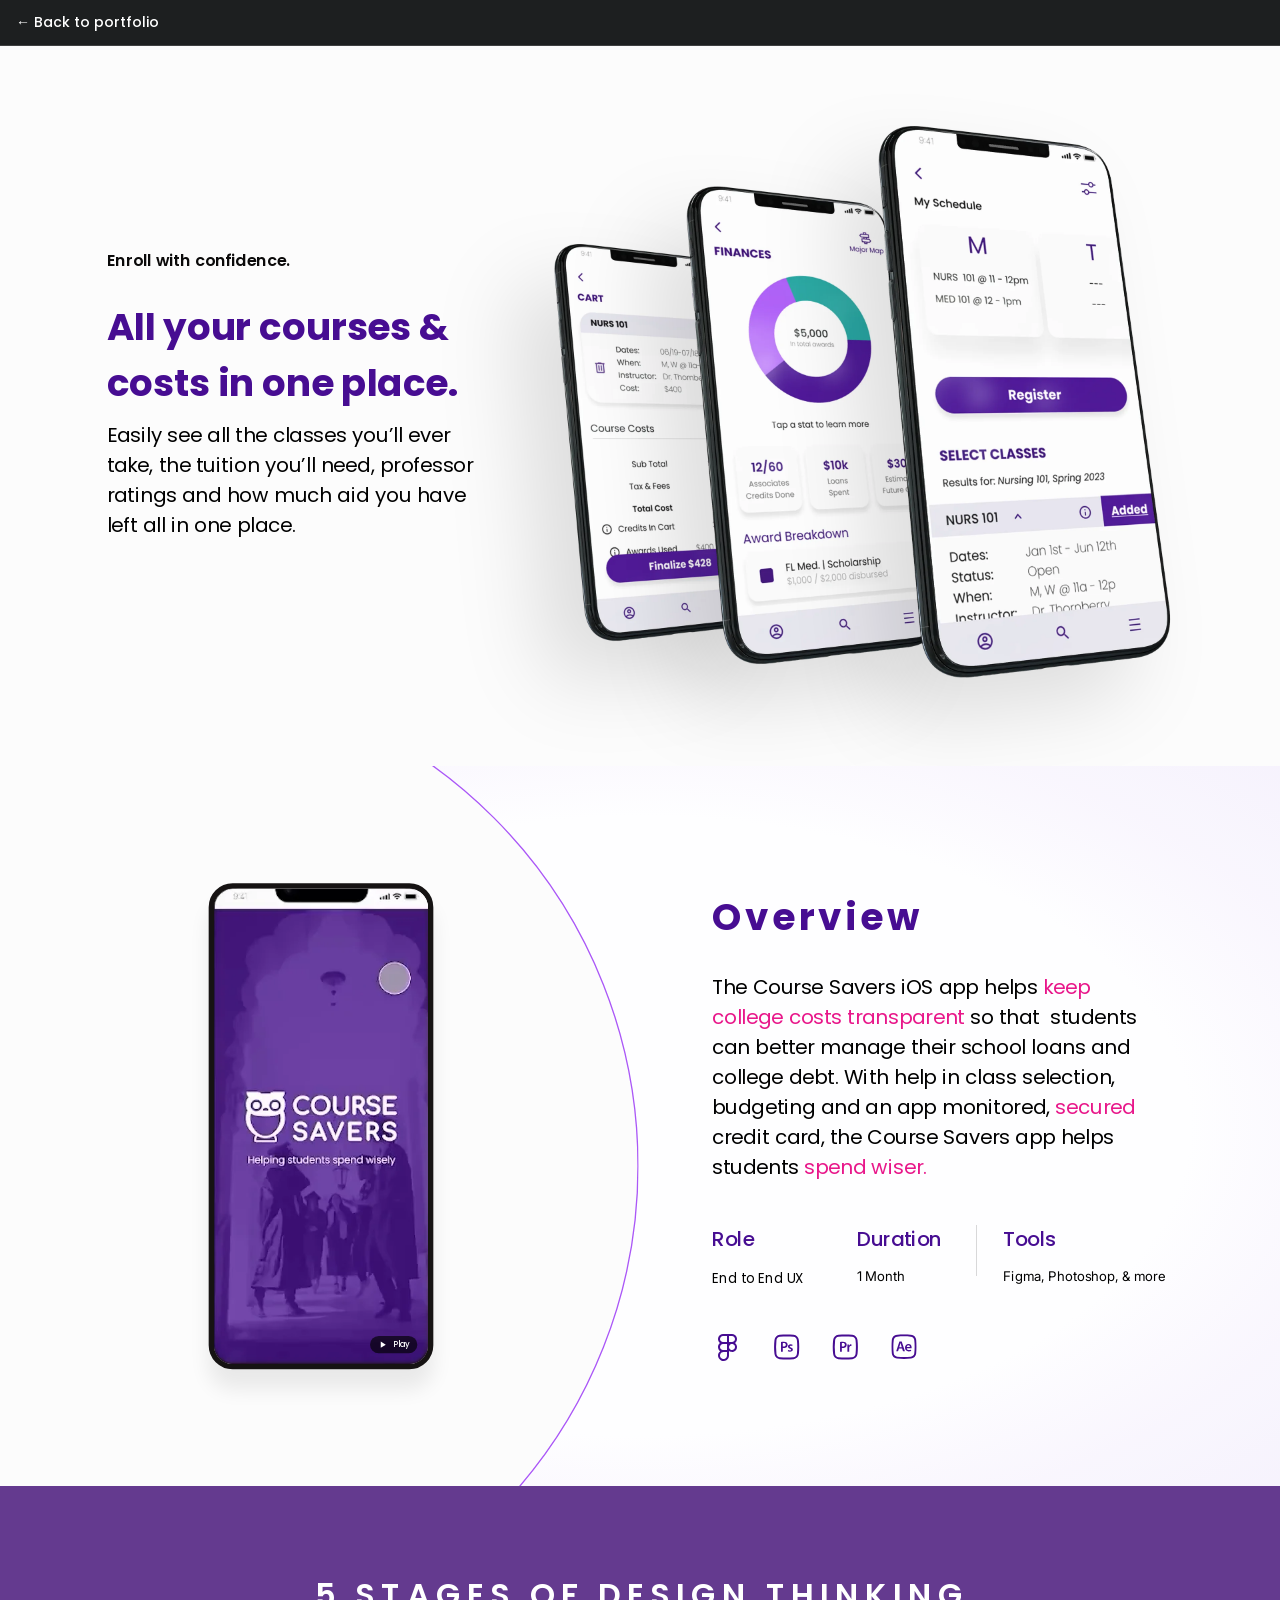
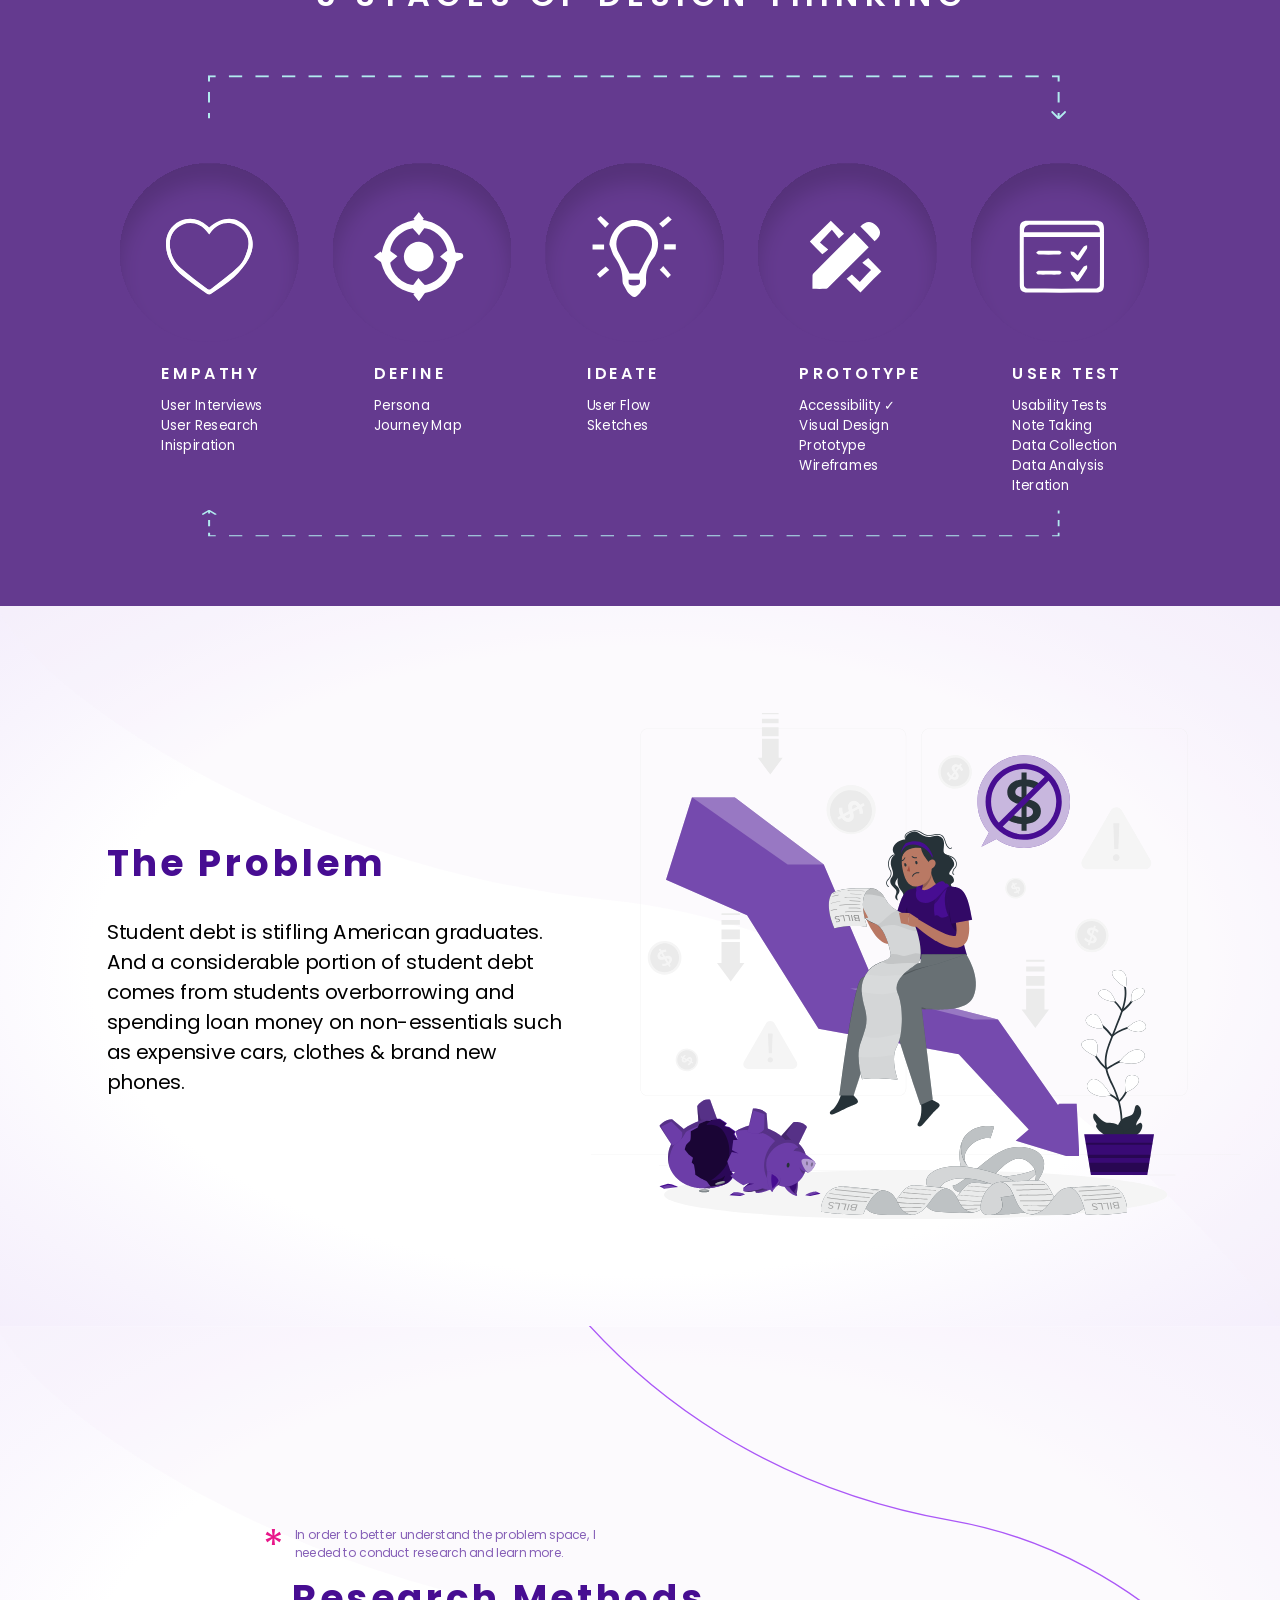
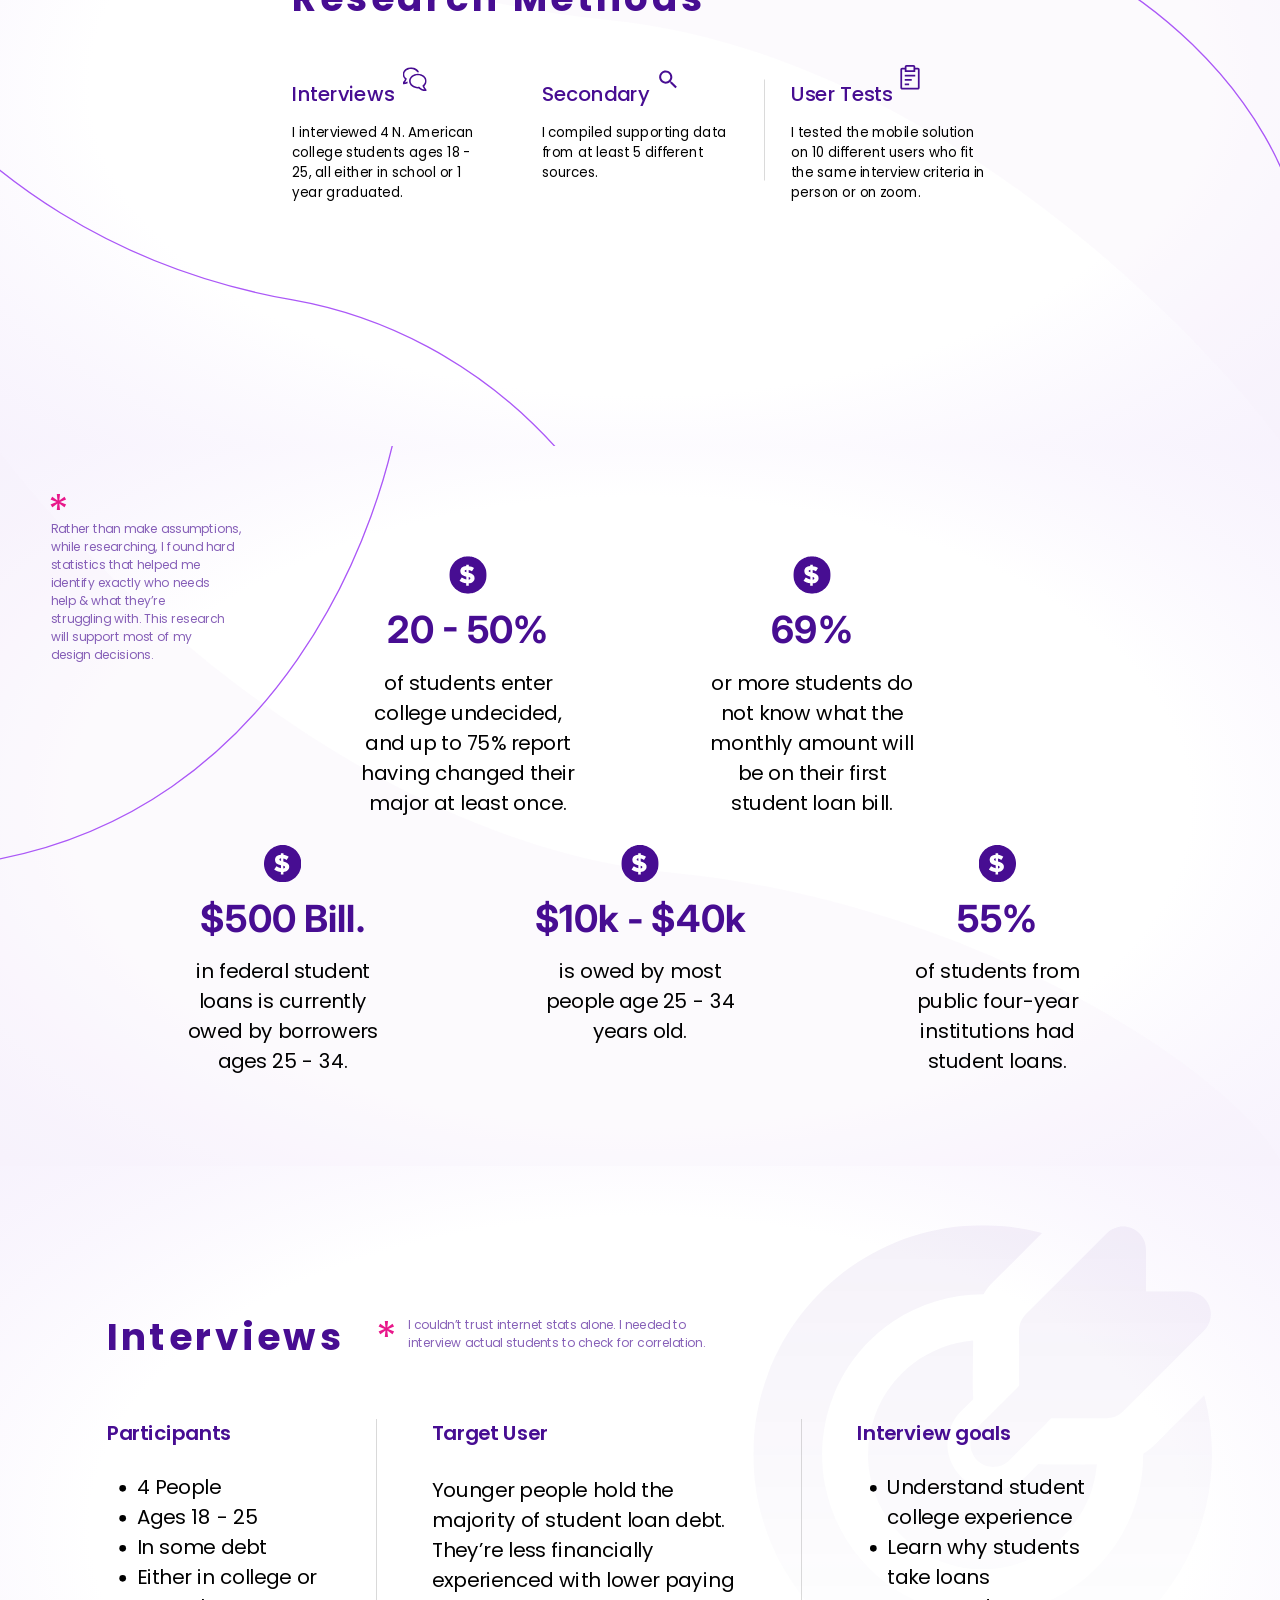
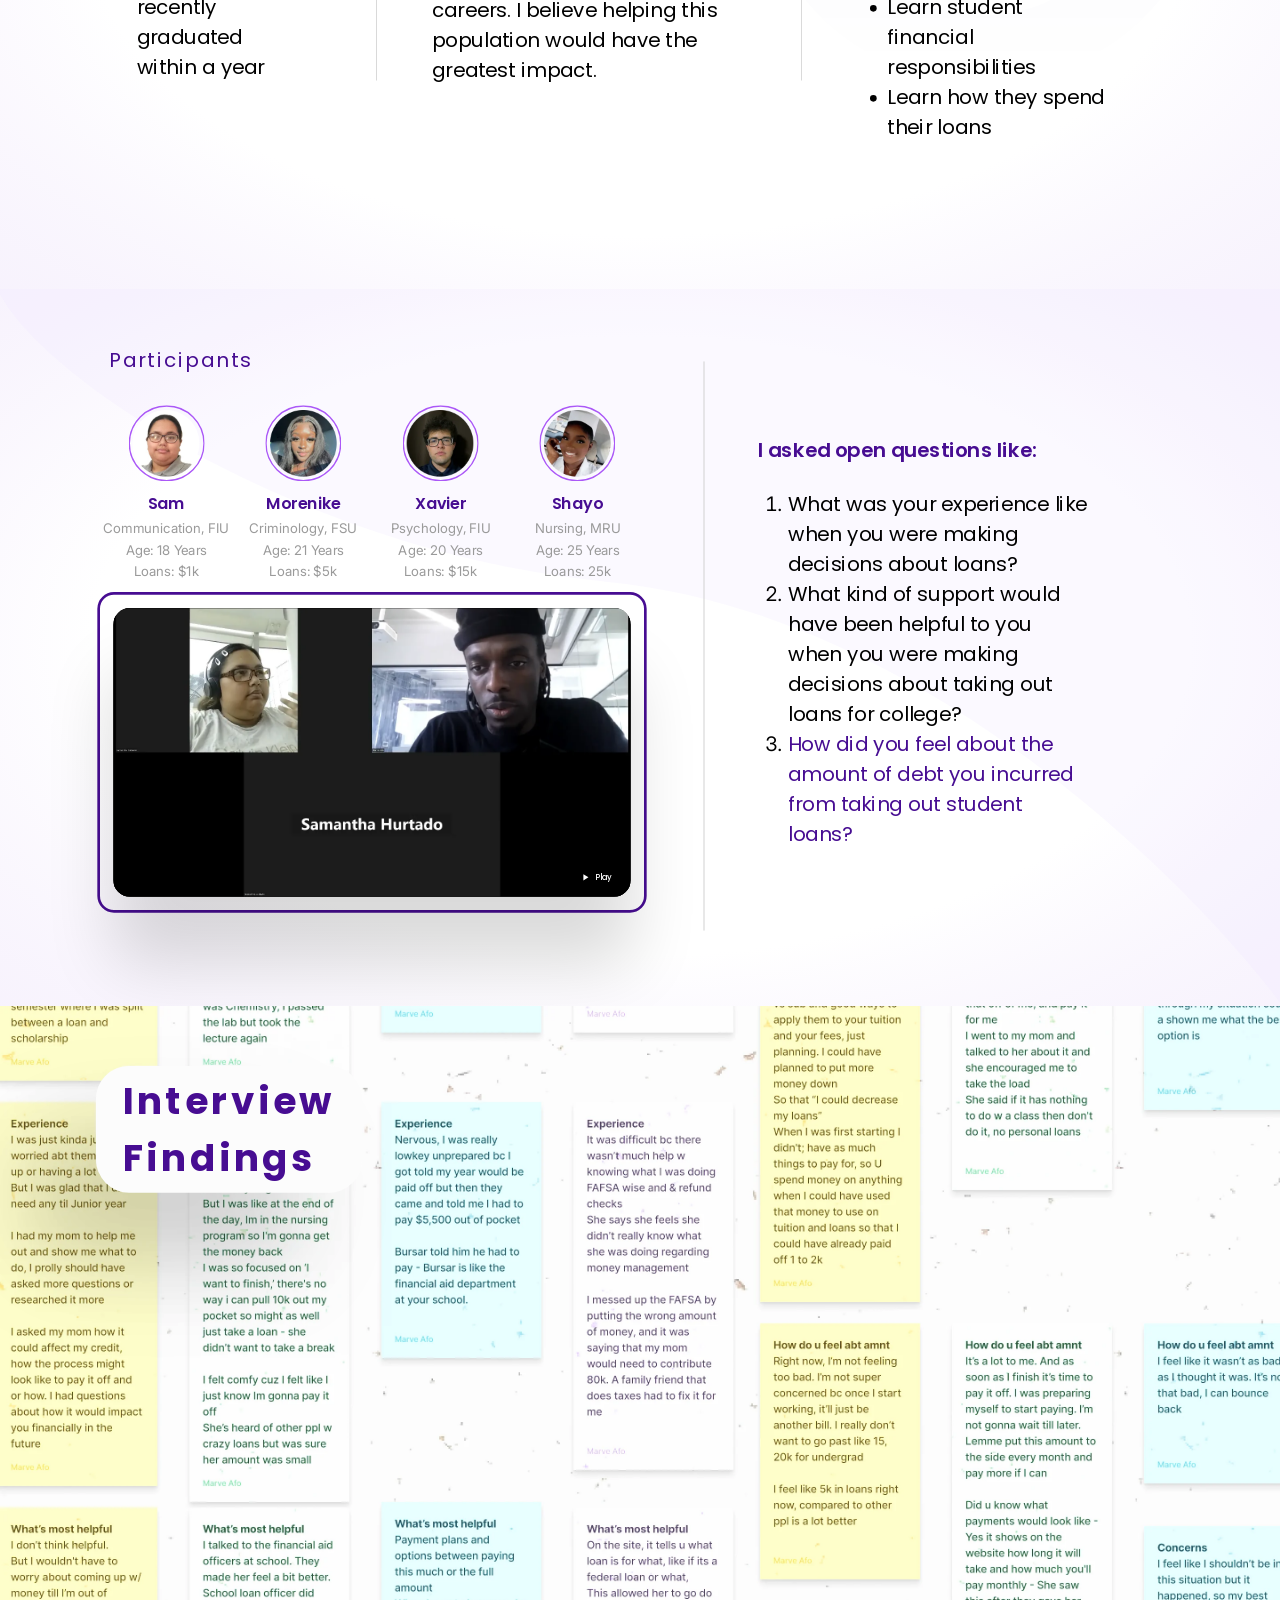
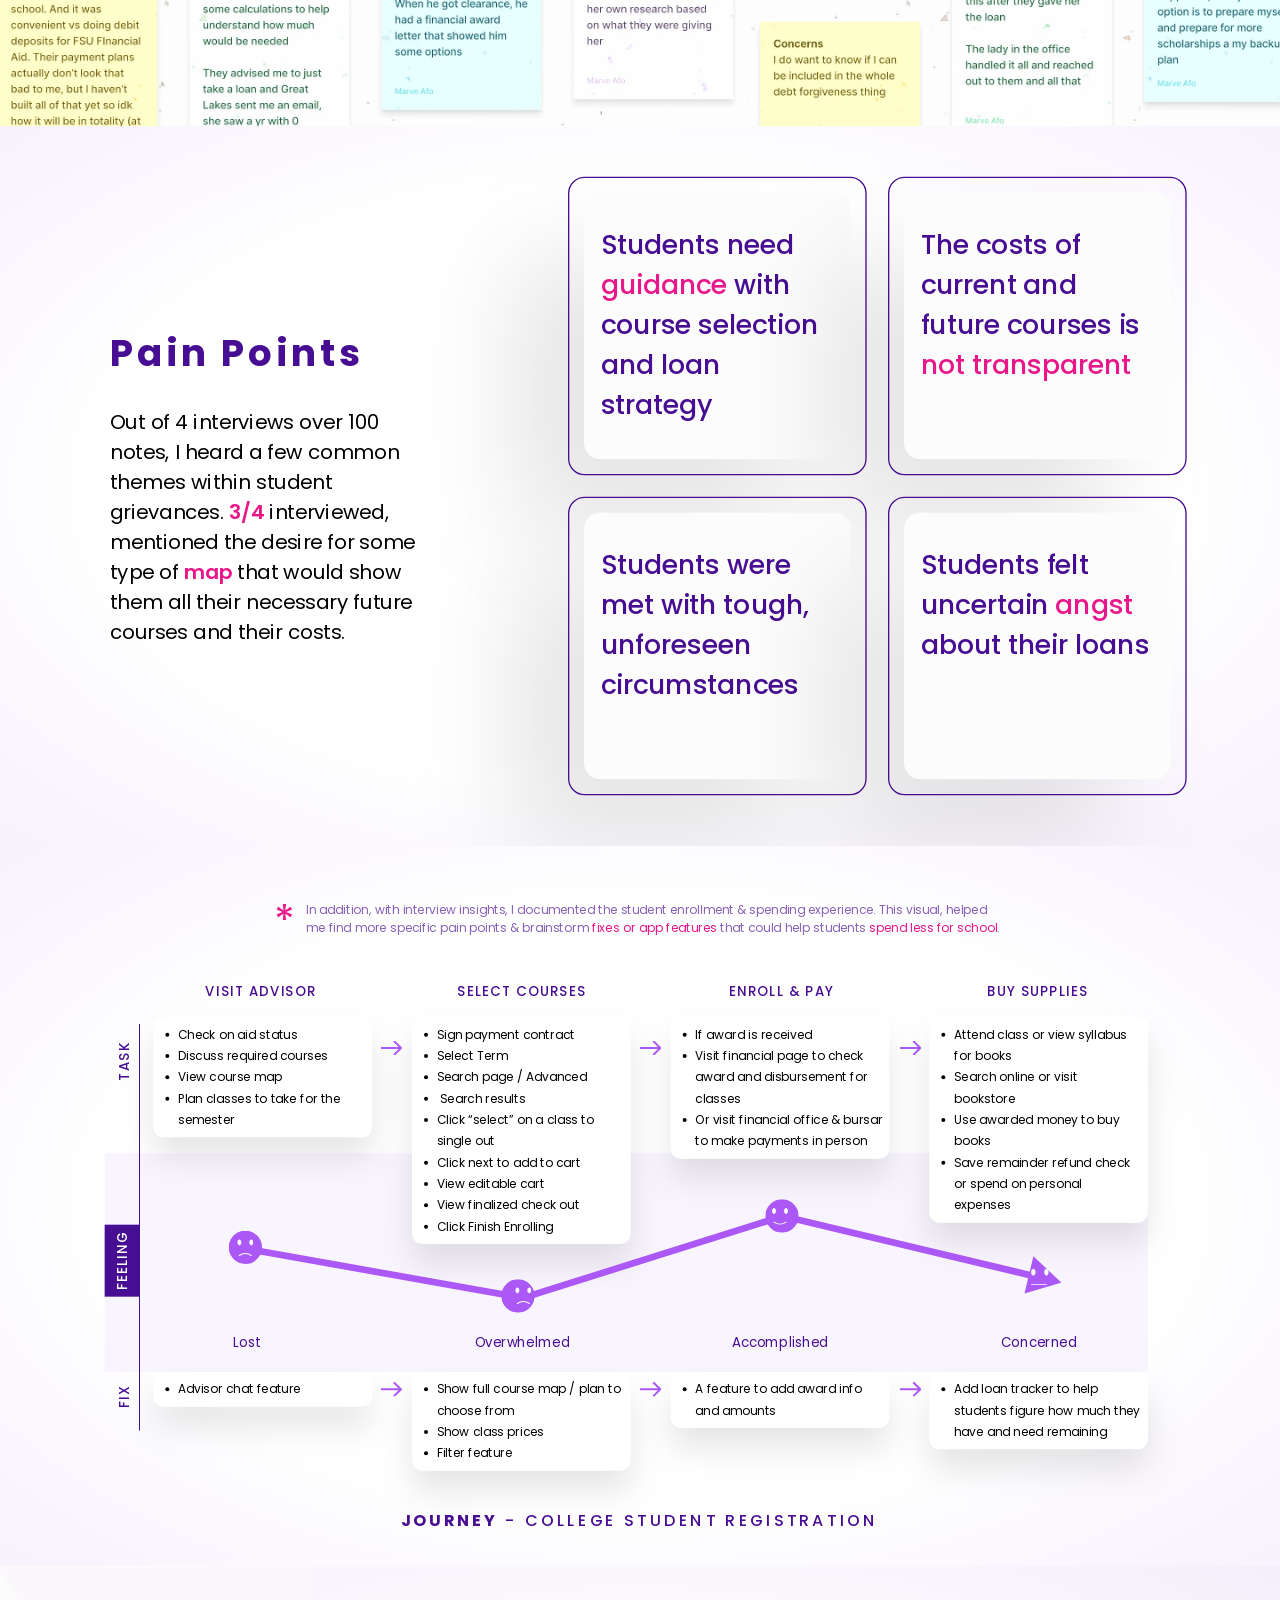
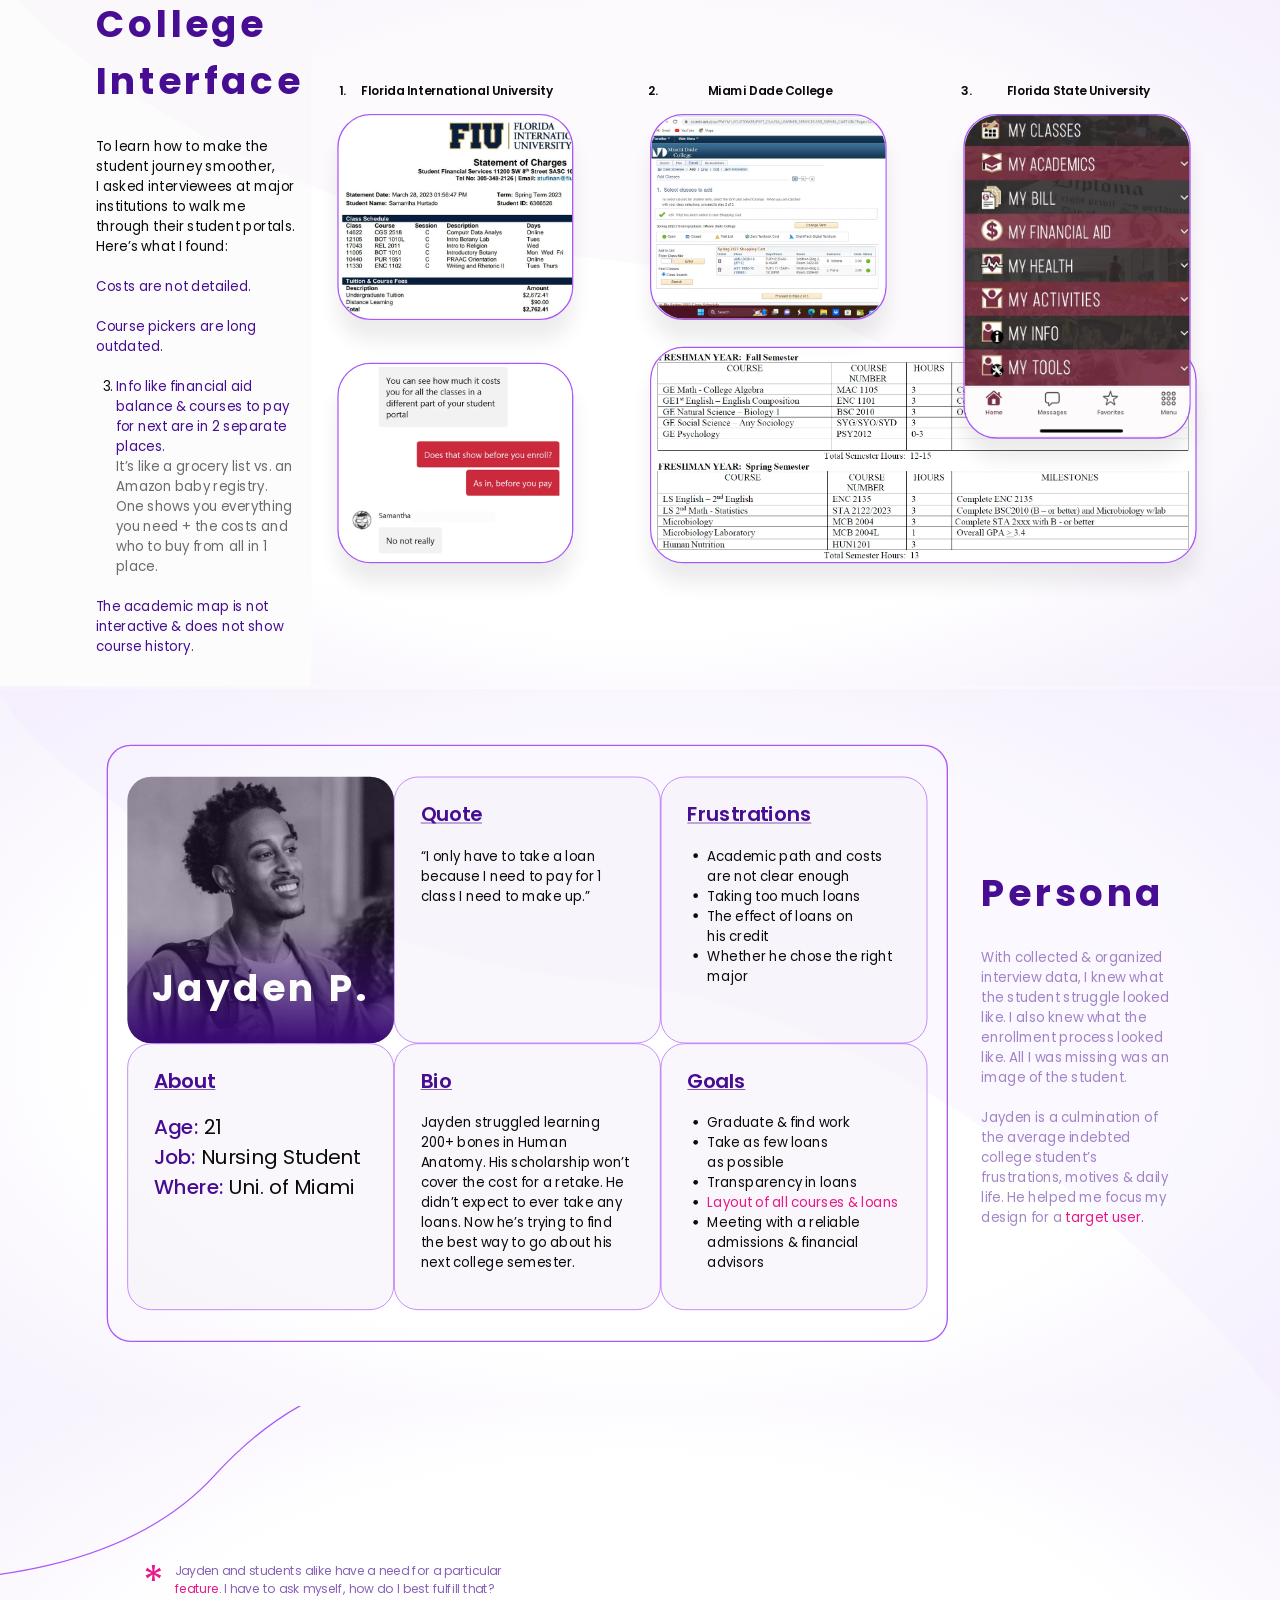
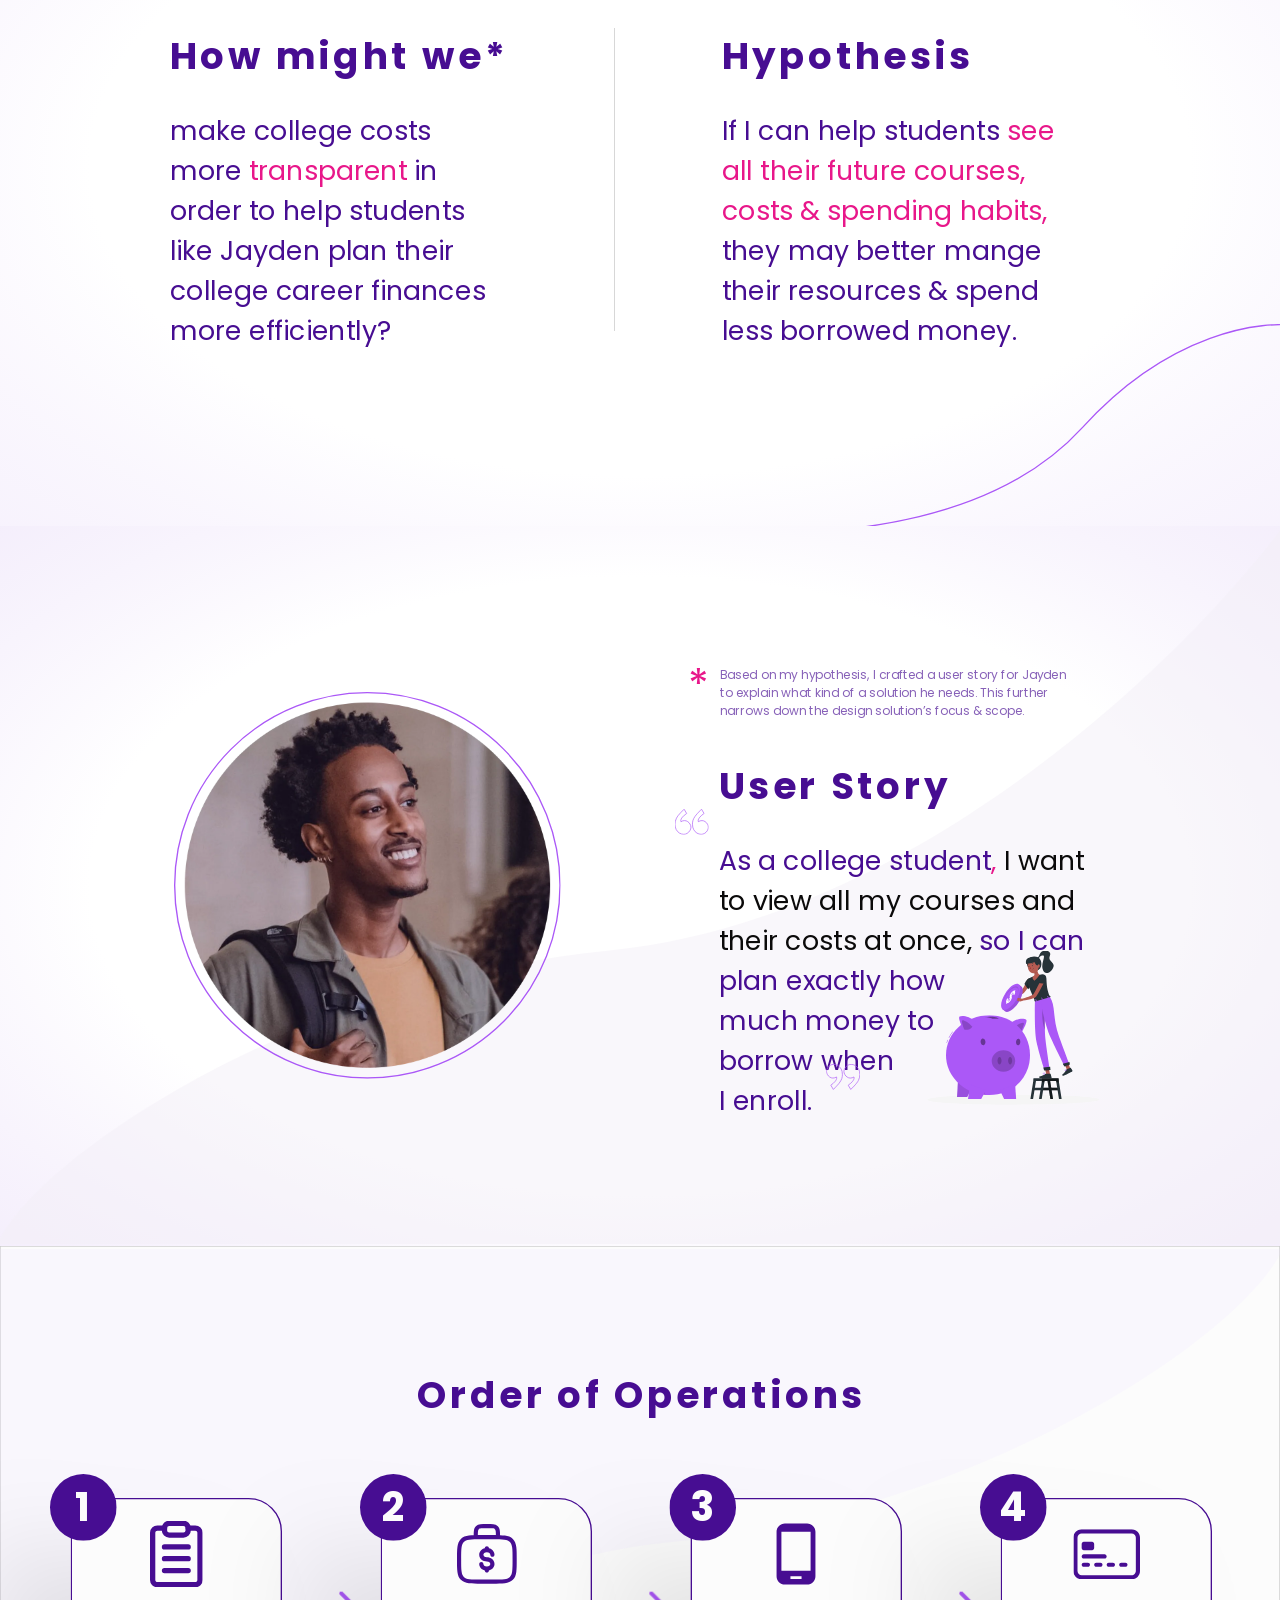
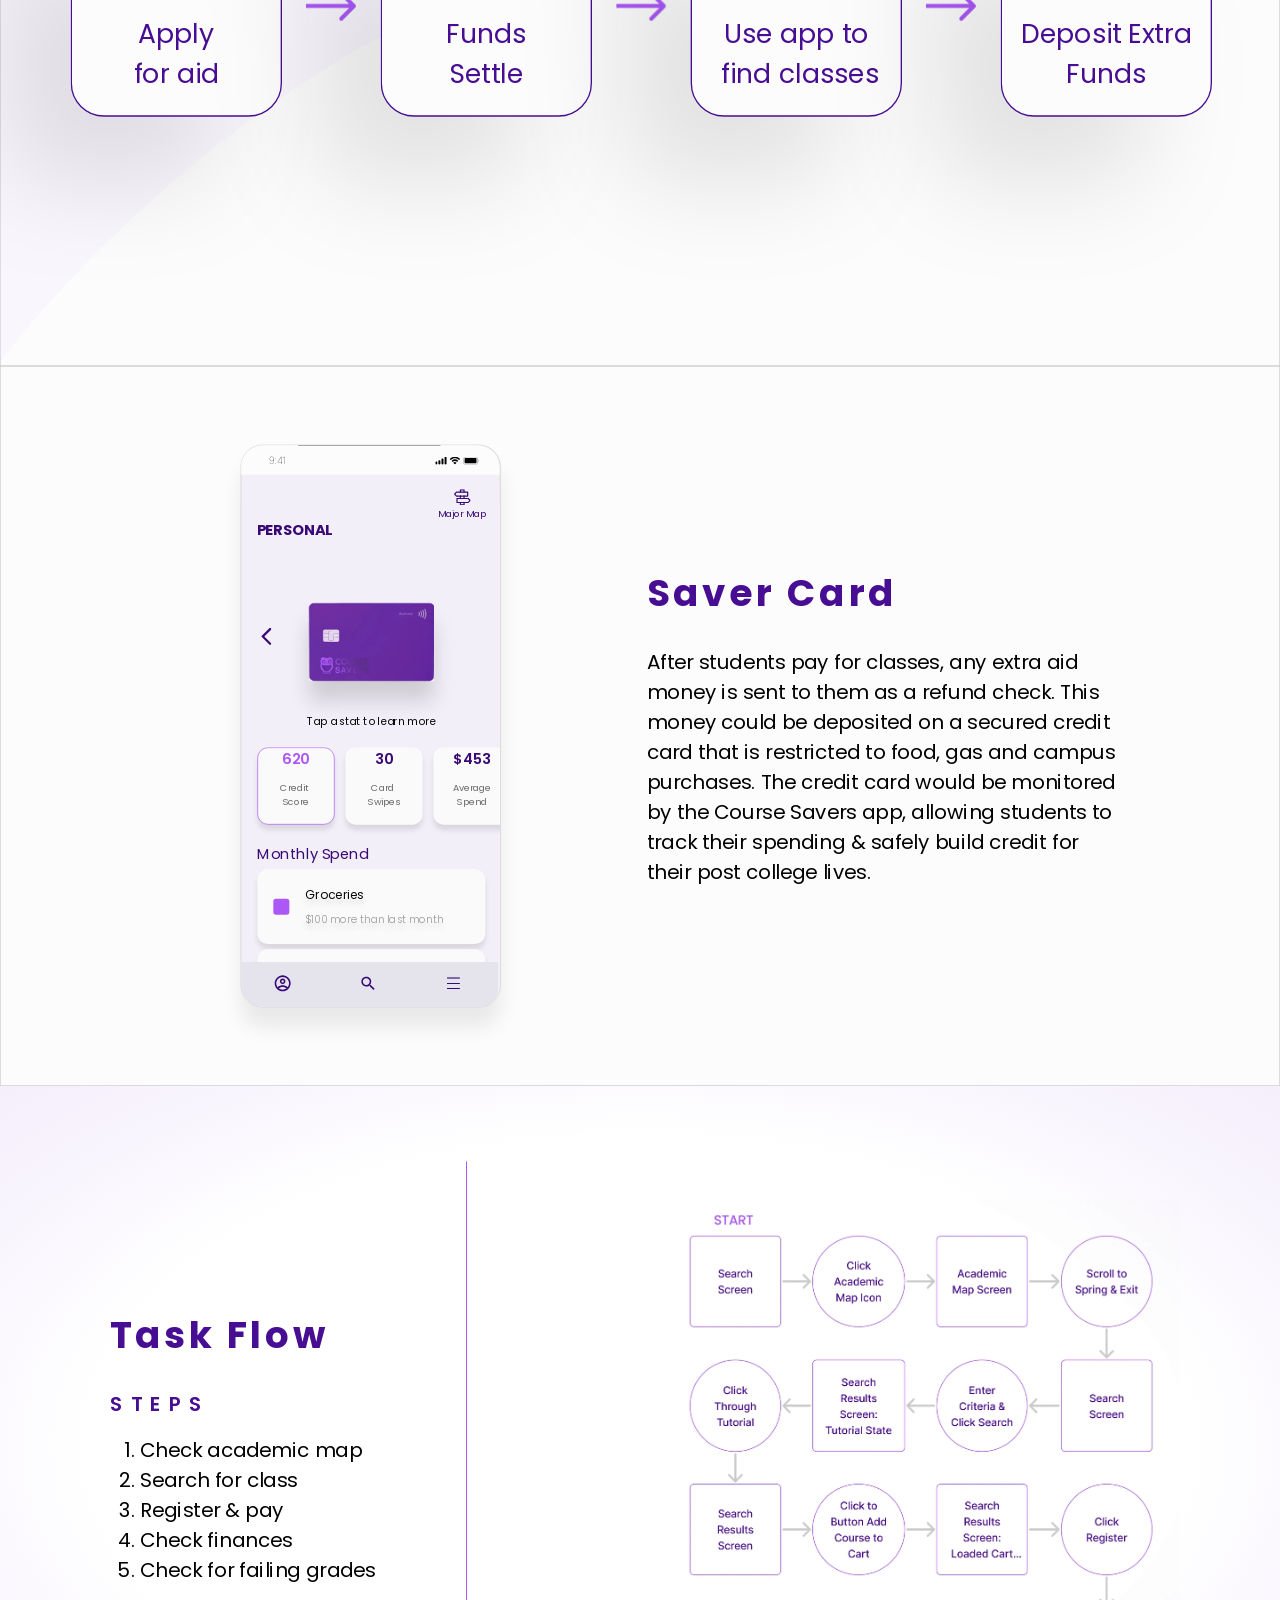
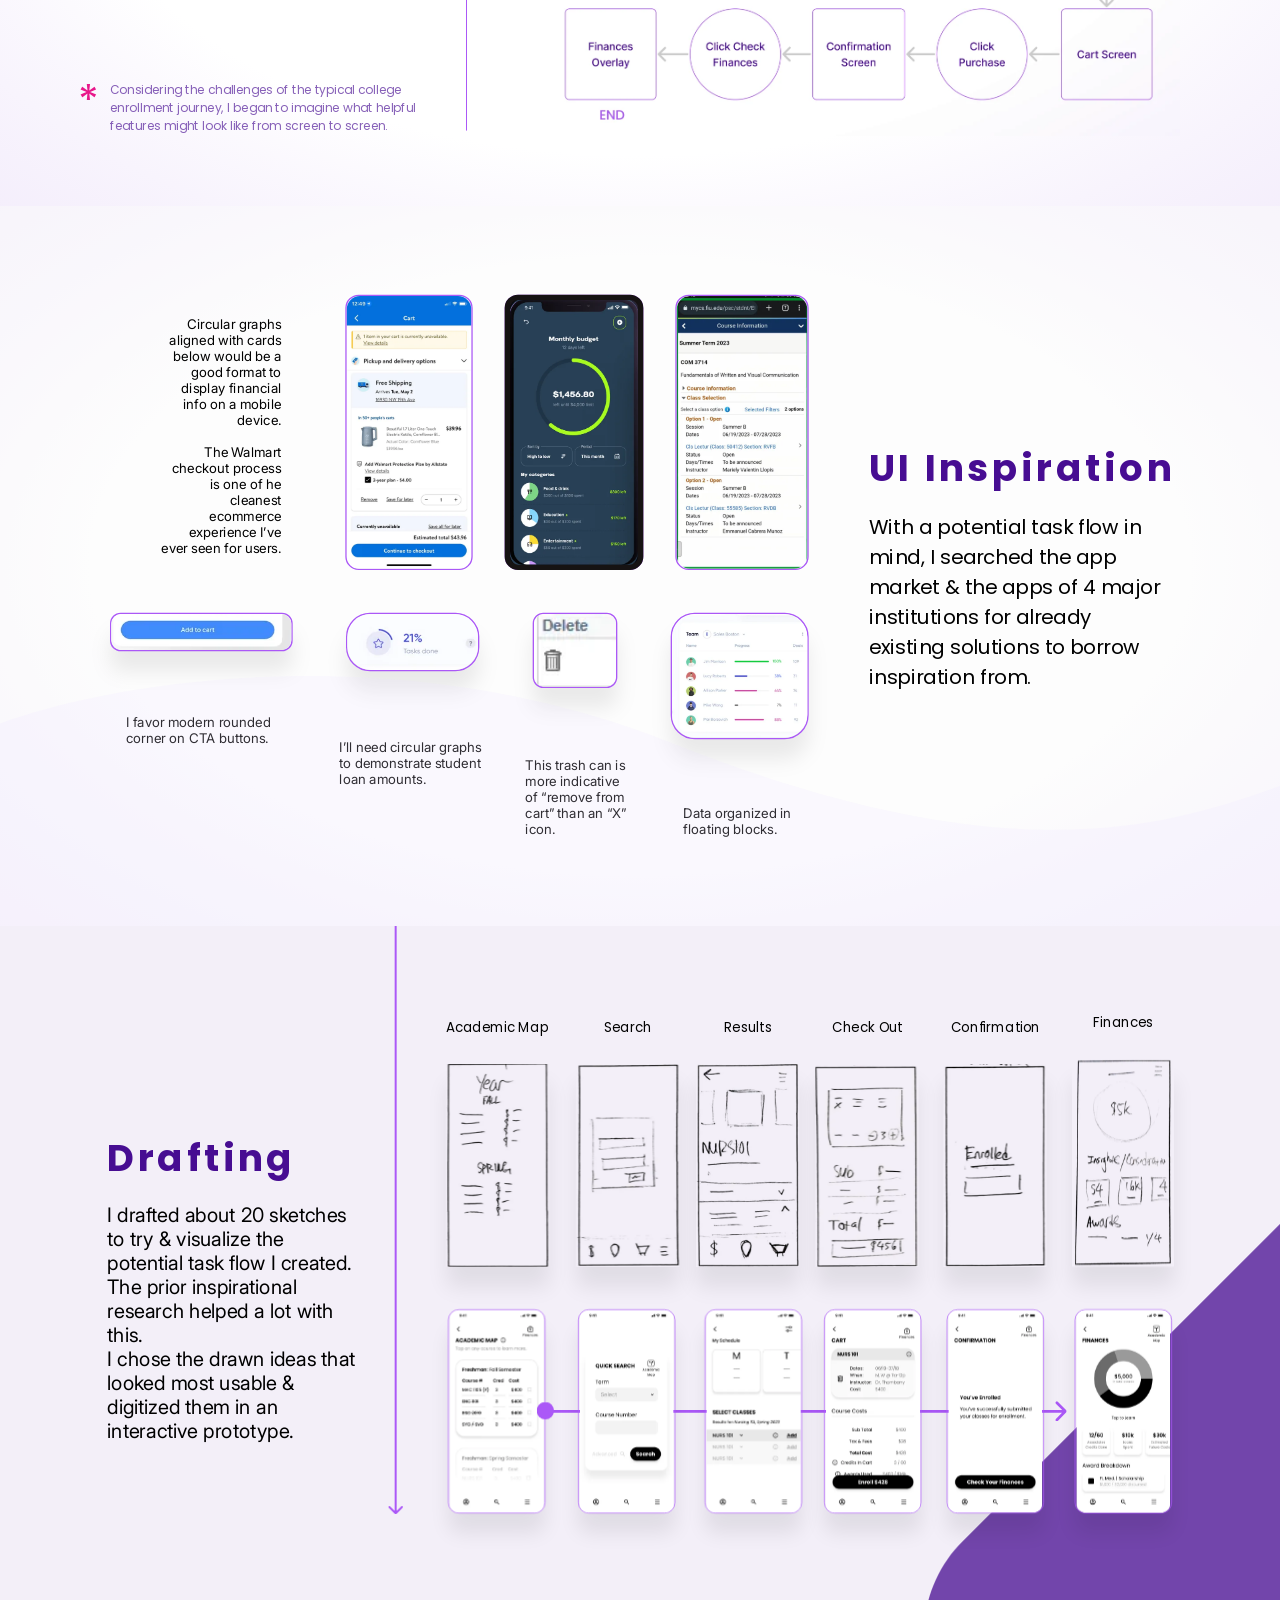
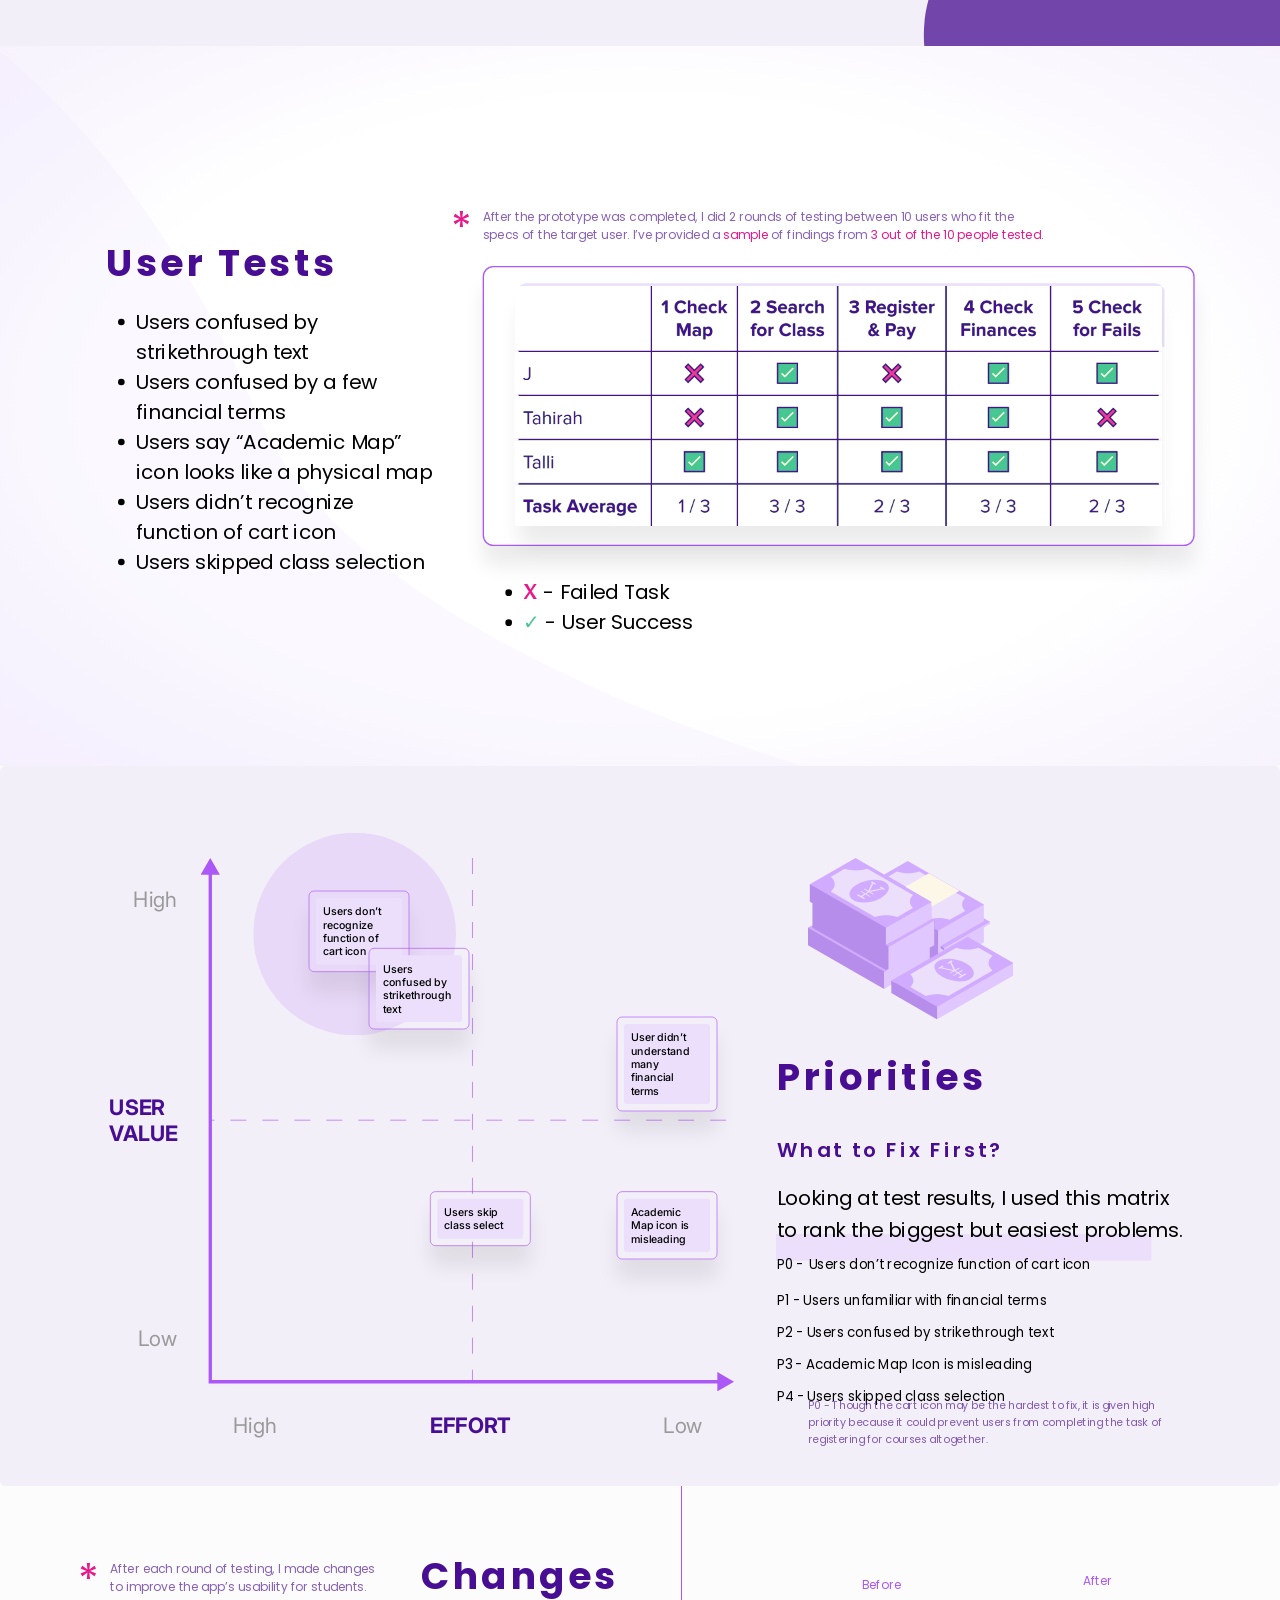
==== commit 12801458: "Home: Learn.VML topo cover dissolves to a fisheye laptop video on card hover; Course Savers gets the" ====
--- a/case-studies/course-savers.html
+++ b/case-studies/course-savers.html
@@ -135,7 +135,8 @@
        slides, and Tailwind's own --font-sans means they can't sit on :root. */
     .viewer-bar,
     .rotate-note,
-    .og-video {
+    .og-video,
+    .footer {
       --color-accent: #3fa3f7;
       --color-bg-dark: #1d1f20;
       --color-border: rgba(255, 255, 255, 0.15);
@@ -149,6 +150,164 @@
       --weight-medium: 500;
     }
 
+    /* Site footer: its tokens and rules, copied from styles.css (kept in
+       step with the home page and the other case studies) */
+    .footer {
+      --color-link: var(--color-accent);
+      --space-1: 4px;
+      --space-5: 20px;
+      --space-7: 28px;
+      --space-8: 32px;
+      --space-10: 40px;
+      --space-16: 64px;
+      --text-2xl: 1.875rem;
+      --weight-bold: 700;
+      font-family: var(--font-sans);
+      font-size: 1rem;
+      line-height: 1.5;
+    }
+
+    .footer {
+      padding: var(--space-8) var(--space-16) var(--space-10);
+      color: var(--color-text-inverse);
+      background: var(--color-bg-dark);
+      border-top: 1px solid var(--color-border);
+    }
+
+    .footer__inner {
+      display: flex;
+      justify-content: space-between;
+      align-items: center;
+    }
+
+    .footer p {
+      margin: 0;
+    }
+
+    .footer__identity > p {
+      padding: var(--space-2) var(--space-3);
+      border: 1px solid var(--color-border);
+      font-size: var(--text-xs);
+    }
+
+    .footer__details {
+      display: flex;
+      align-items: center;
+      border: 1px solid var(--color-border);
+    }
+
+    .footer__details strong {
+      padding: var(--space-3);
+      font-size: var(--text-2xl);
+      font-weight: var(--weight-bold);
+    }
+
+    /* "MA" monogram links home and swells on hover */
+    .footer__home {
+      color: inherit;
+    }
+
+    .footer__home strong {
+      display: inline-block;
+      transition: transform 0.4s cubic-bezier(0.2, 0.7, 0.2, 1);
+    }
+
+    .footer__home:hover strong,
+    .footer__home:focus-visible strong {
+      transform: scale(1.12);
+    }
+
+    @media (prefers-reduced-motion: reduce) {
+      .footer__home strong {
+        transition: none;
+      }
+    }
+
+    .footer__details > div {
+      padding: var(--space-2) var(--space-3);
+      border-left: 1px solid var(--color-border);
+      font-size: var(--text-xs);
+    }
+
+    .footer__details a {
+      text-decoration: none;
+    }
+
+    .footer__link {
+      color: var(--color-link);
+    }
+
+    .footer__link:hover,
+    .footer__link:focus-visible {
+      text-decoration: underline;
+    }
+
+    .footer__details span {
+      display: inline-block;
+      margin: var(--space-1) var(--space-1) 0 0;
+      padding: var(--space-1) var(--space-2);
+      border: 1px solid var(--color-border);
+      border-radius: 10px;
+    }
+
+    .footer__social {
+      text-align: right;
+    }
+
+    .footer__social > p {
+      margin-bottom: var(--space-4);
+    }
+
+    .footer__social > div {
+      display: flex;
+      justify-content: flex-end;
+      /* Offset the 44px tap area so the 25px icons align visually */
+      margin: -9.5px -9.5px -9.5px 0;
+    }
+
+    .footer__social a {
+      display: grid;
+      width: 44px;
+      height: 44px;
+      place-items: center;
+      border-radius: 50%;
+      transition: opacity 0.2s;
+    }
+
+    .footer__social a:hover,
+    .footer__social a:focus-visible {
+      opacity: 0.7;
+    }
+
+    .footer__social img {
+      display: block;
+      width: 25px;
+      height: 25px;
+      filter: invert(1);
+    }
+
+    @media (max-width: 800px) {
+      .footer {
+        padding: var(--space-7) var(--space-5);
+      }
+
+      /* Mobile footer: everything centered */
+      .footer__inner {
+        align-items: center;
+        flex-direction: column;
+        gap: var(--space-8);
+      }
+
+      .footer__social {
+        text-align: center;
+      }
+
+      .footer__social > div {
+        justify-content: center;
+        margin: -9.5px 0;
+      }
+    }
+
     .viewer-bar {
       position: sticky;
       font-family: var(--font-sans);
@@ -160,12 +319,13 @@
     }
 
     /* Phones held upright: the slides are 16:9, so suggest turning the phone.
-       Same size as the viewer bar, in Course Savers purple; it scrolls away. */
+       Same size as the viewer bar, in the site's link blue deepened so white
+       text passes AA (about 4.9:1); it scrolls away. */
     .rotate-note {
       display: none;
       margin: 0;
       padding: var(--space-3) var(--space-4);
-      background: #470d92;
+      background: #1a73c4;
       color: #fff;
       font-family: var(--font-sans);
       font-size: var(--text-xs);
@@ -291,6 +451,36 @@
       <div class="ogf-a" style="height:1080px"><div class="bg-[#fcfcfc] relative size-full overflow-hidden" data-node-id="895:39067" data-name="32 Thank you"><div class="absolute contents left-[-4px] top-[-146px]" data-node-id="895:39068" data-name="BG"><div class="absolute h-[1080px] left-0 top-0 w-[1920px]" data-node-id="812:35705" data-name="BG - Gradient"><div class="absolute inset-0" data-node-id="812:35701" style="background-image:url(&quot;data:image/svg+xml;utf8,&lt;svg viewBox=&#x27;0 0 1920 1080&#x27; xmlns=&#x27;http://www.w3.org/2000/svg&#x27; preserveAspectRatio=&#x27;none&#x27;&gt;&lt;rect x=&#x27;0&#x27; y=&#x27;0&#x27; height=&#x27;100%&#x27; width=&#x27;100%&#x27; fill=&#x27;url(%23grad)&#x27; opacity=&#x27;1&#x27;/&gt;&lt;defs&gt;&lt;radialGradient id=&#x27;grad&#x27; gradientUnits=&#x27;userSpaceOnUse&#x27; cx=&#x27;0&#x27; cy=&#x27;0&#x27; r=&#x27;10&#x27; gradientTransform=&#x27;matrix(-6.2654e-15 104.8 -186.31 4.473e-13 960 540)&#x27;&gt;&lt;stop stop-color=&#x27;rgba(255,255,255,1)&#x27; offset=&#x27;0&#x27;/&gt;&lt;stop stop-color=&#x27;rgba(255,255,255,1)&#x27; offset=&#x27;0.44271&#x27;/&gt;&lt;stop stop-color=&#x27;rgba(236,223,252,0.4)&#x27; offset=&#x27;1&#x27;/&gt;&lt;/radialGradient&gt;&lt;/defs&gt;&lt;/svg&gt;&quot;)" data-name="BG - Gradient"></div></div><div class="absolute h-[1226px] left-[-4px] top-[-146px] w-[1928px]" data-node-id="895:39070"><img loading="lazy" alt="" class="absolute block inset-0 max-w-none size-full" src="course-savers-og-r/fig/bb200f7e62fe2dc6f54af1a0f132bd7c7b713141.svg"/></div></div><div class="absolute h-[1120px] left-[-147px] top-[-154px] w-[1248px]" data-node-id="895:39071" data-name="Stripe"><div class="absolute inset-[-3.18%_-7.49%_-3.08%_-7.52%]"><img loading="lazy" alt="" class="block max-w-none size-full" src="course-savers-og-r/fig/408375227c8f34437268cf0a9b1f912bc783000c.svg"/></div></div><div class="-translate-x-1/2 -translate-y-1/2 absolute content-stretch flex gap-[100px] items-end justify-center left-[calc(50%-0.5px)] top-1/2" data-node-id="895:39074" data-name="Text &amp; Pic"><div class="content-stretch flex flex-col gap-[40px] items-center relative shrink-0" data-node-id="895:39075"><div class="grid-cols-[max-content] grid-rows-[max-content] inline-grid leading-[0] place-items-start relative shrink-0" data-node-id="895:39076" data-name="My Pic"><div class="col-1 ml-0 mt-0 relative row-1 size-[270px]" data-node-id="895:39077"><img loading="lazy" alt="" class="absolute block inset-0 max-w-none size-full" src="course-savers-og-r/fig/bdacafef709fc35559459303ceb2125ddcf90135.svg"/></div><div class="col-1 flex items-center justify-center ml-[7.37px] mt-[7.37px] relative row-1 size-[255.259px]" data-node-id="895:39078"><div class="-scale-y-100 flex-none rotate-180"><div class="relative size-[255.259px]"><img loading="lazy" alt="" class="absolute block inset-0 max-w-none size-full" src="course-savers-og-r/fig/7630277ea8ae66860e5b27e3a0ffddeb635d902c.svg"/></div></div></div><div class="col-1 flex items-center justify-center ml-[7.37px] mt-[7.37px] relative row-1 size-[255.259px]" data-node-id="895:39079"><div class="-scale-y-100 flex-none rotate-180"><div class="relative size-[255.259px]"><img loading="lazy" alt="" class="absolute block inset-0 max-w-none size-full" height="255.259" src="course-savers-og-r/fig/df72e9ccc1d5310064bd716cf0d4788b5dd40b8c.webp" width="255.259"/></div></div></div></div><div class="content-stretch flex flex-col items-end relative shrink-0" data-node-id="895:39080"><div class="content-stretch flex flex-col gap-[40px] items-end relative shrink-0" data-node-id="895:39081"><div class="grid-cols-[max-content] grid-rows-[max-content] inline-grid leading-[0] place-items-start relative shrink-0" data-node-id="895:39082"><p class="[text-box-edge:cap_alphabetic] [text-box-trim:trim-both] [word-break:break-word] col-1 font-['Poppins'] font-[700] leading-[normal] ml-0 mt-0 not-italic relative row-1 text-[#470d92] text-[56px] text-right tracking-[5.6px] w-[364px]" data-node-id="895:39083" style="white-space:nowrap">Marve Afo</p></div><div class="content-stretch flex gap-[24px] items-start relative shrink-0" data-node-id="895:39085"><div class="[word-break:break-word] font-['Poppins'] font-[400] leading-[0] not-italic relative shrink-0 text-[30px] text-black text-right w-[270px]" data-node-id="895:39086"><p class="leading-[normal] mb-0">MarvinAfo@Gmail</p><p class="leading-[normal] mb-0">MarveAfo.com</p><p class="leading-[normal]">@MarveAfo</p></div><div class="content-stretch flex flex-col gap-[9px] items-center pt-[6px] relative shrink-0" data-node-id="895:39087"><div class="relative shrink-0 size-[36px]" data-node-id="895:39088" data-name="mdi:email-outline"><img loading="lazy" alt="" class="absolute block inset-0 max-w-none size-full" src="course-savers-og-r/fig/edc15d59384b7bfcf52fc04100a5744d74df23b3.svg"/></div><div class="relative shrink-0 size-[36px]" data-node-id="895:39090" data-name="dashicons:admin-site-alt3"><img loading="lazy" alt="" class="absolute block inset-0 max-w-none size-full" src="course-savers-og-r/fig/04a4c9b6402c13262b95600232ec394863f241b2.svg"/></div><div class="overflow-clip relative shrink-0 size-[36px]" data-node-id="895:39092" data-name="jam:linkedin-square"><div class="absolute inset-[8.33%]" data-node-id="895:39093" data-name="Group"><img loading="lazy" alt="" class="absolute block inset-0 max-w-none size-full" src="course-savers-og-r/fig/24e136cd2f47f3a4474b68ee6d2c656a98aa3976.svg"/></div></div></div></div></div></div></div><div class="grid-cols-[max-content] grid-rows-[max-content] inline-grid leading-[0] place-items-start relative shrink-0" data-node-id="895:39096"><div class="bg-[#470d92] col-1 h-[517px] ml-0 mt-0 relative row-1 w-[516px]" data-node-id="895:39097" data-name="Linked QR 1"></div><div class="col-1 h-[517px] mix-blend-lighten ml-0 mt-0 relative row-1 w-[516px]" data-node-id="895:39098" data-name="Linked QR 2"><img loading="lazy" alt="" class="absolute inset-0 max-w-none object-cover pointer-events-none size-full" src="course-savers-og-r/fig/f56e302f028240fc47029773b4ba4419eb79e9dc.webp"/></div></div></div><div class="absolute content-stretch flex gap-[16px] items-center left-[calc(33.33%+412px)] top-[194px]" data-node-id="1215:41417"><p class="[text-box-edge:cap_alphabetic] [text-box-trim:trim-both] [word-break:break-word] font-['Poppins'] font-[300] leading-[normal] not-italic relative shrink-0 text-[#470d92] text-[48px] tracking-[4.8px] whitespace-nowrap" data-node-id="895:39103">Keep in touch.</p></div></div></div>
     </section>
   </main>
+
+  <!-- Same footer as the portfolio home page -->
+  <footer class="footer">
+    <div class="footer__inner">
+      <div class="footer__identity">
+        <p>UX / Brand Design</p>
+
+        <div class="footer__details">
+          <a class="footer__home" href="../" data-home aria-label="Marve Afo, back to the home page"><strong>MA</strong></a>
+          <div>
+            <a class="footer__link" href="mailto:marvinafo@gmail.com">marvinafo@gmail.com</a>
+            <p><a class="footer__link" href="https://docs.google.com/document/d/1WTawhsRUU4jk6PNU6clx0Kiq7-qmPQi9/edit?usp=sharing&amp;ouid=106695809341626137144&amp;rtpof=true&amp;sd=true" target="_blank" rel="noopener">Resume<span class="sr-only"> (opens in new tab)</span></a></p>
+            <span>UX</span><span>Design</span>
+          </div>
+        </div>
+      </div>
+
+      <div class="footer__social">
+        <p>Connect</p>
+        <div>
+          <a href="mailto:marvinafo@gmail.com" aria-label="Email">
+            <img src="../images/Social%20Icon%20%E2%80%94%20Portfolio.svg" alt="" />
+          </a>
+          <a href="https://www.linkedin.com/in/marvin-afo/" target="_blank" rel="noopener" aria-label="LinkedIn (opens in new tab)">
+            <img src="../images/Social%20Icon%20%E2%80%94%20LinkedIn.svg" alt="" />
+          </a>
+        </div>
+      </div>
+    </div>
+  </footer>
   <script>
     // Each 1920-wide slide scales to the page width, phones included
     (() => {
--- a/case-studies/case-study.css
+++ b/case-studies/case-study.css
@@ -62,6 +62,14 @@
   background: url("dot-grid.png") 0 0 / 20px 20px, var(--color-bg-paper);
 }
 
+/* Text panels that sit straight on the page (solo text sections and the
+   text side of divided rows) use the flat paper colour; the dot grid stays
+   behind visuals. Opt-in, because text cells inside a coloured band must
+   stay transparent so the band shows through. */
+.cs-paper {
+  background: var(--color-bg-paper);
+}
+
 .cs-dark {
   background: var(--cs-dark-bg);
   color: var(--color-text-inverse);
@@ -163,8 +171,12 @@
   letter-spacing: 0;
 }
 
-.cs-header__logo {
-  width: clamp(60px, 5.4vw, 78px);
+/* VML lockup (spark + wordmark), sized by height so it keeps the old
+   wordmark's 18.5-24px height and grows wider for the spark. Two
+   classes so it outranks .cs img's height: auto. */
+.cs-header .cs-header__logo {
+  width: auto;
+  height: clamp(18.46px, 1.662vw, 24px);
 }
 
 /* Hero */
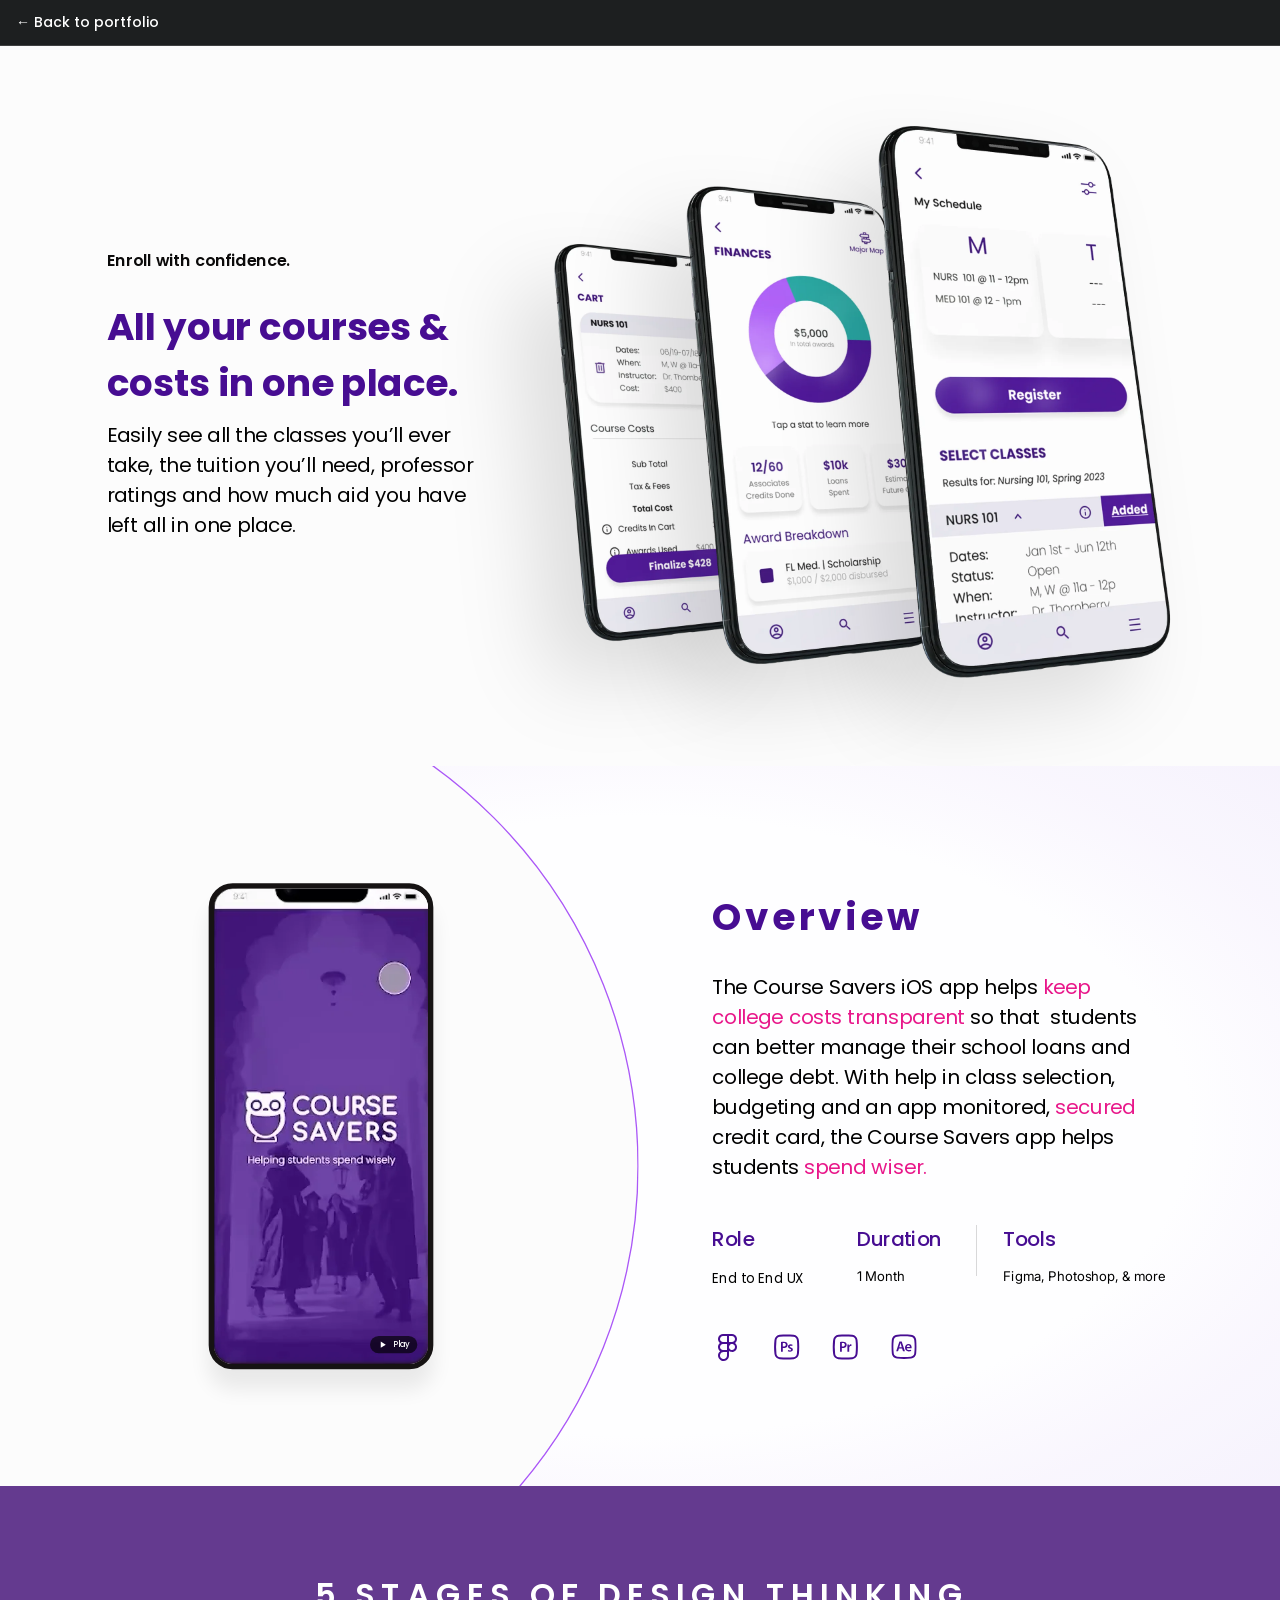
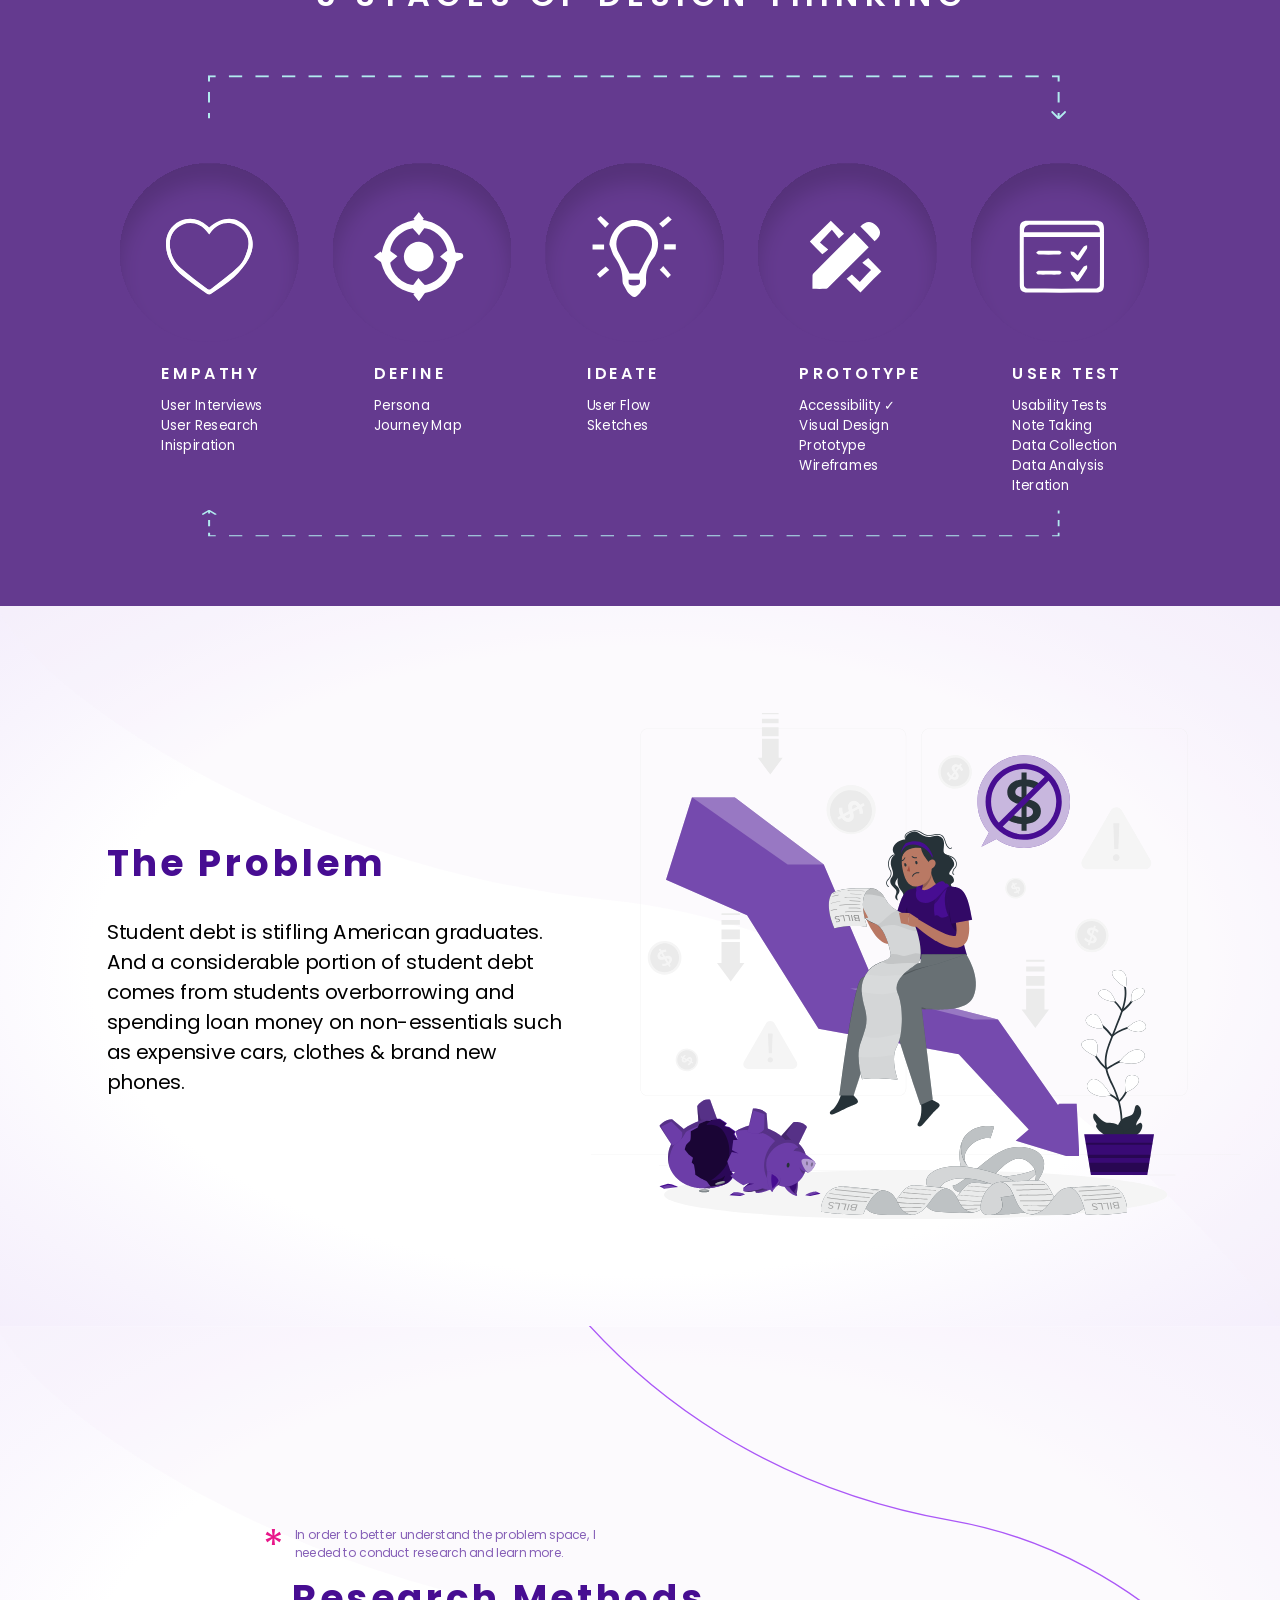
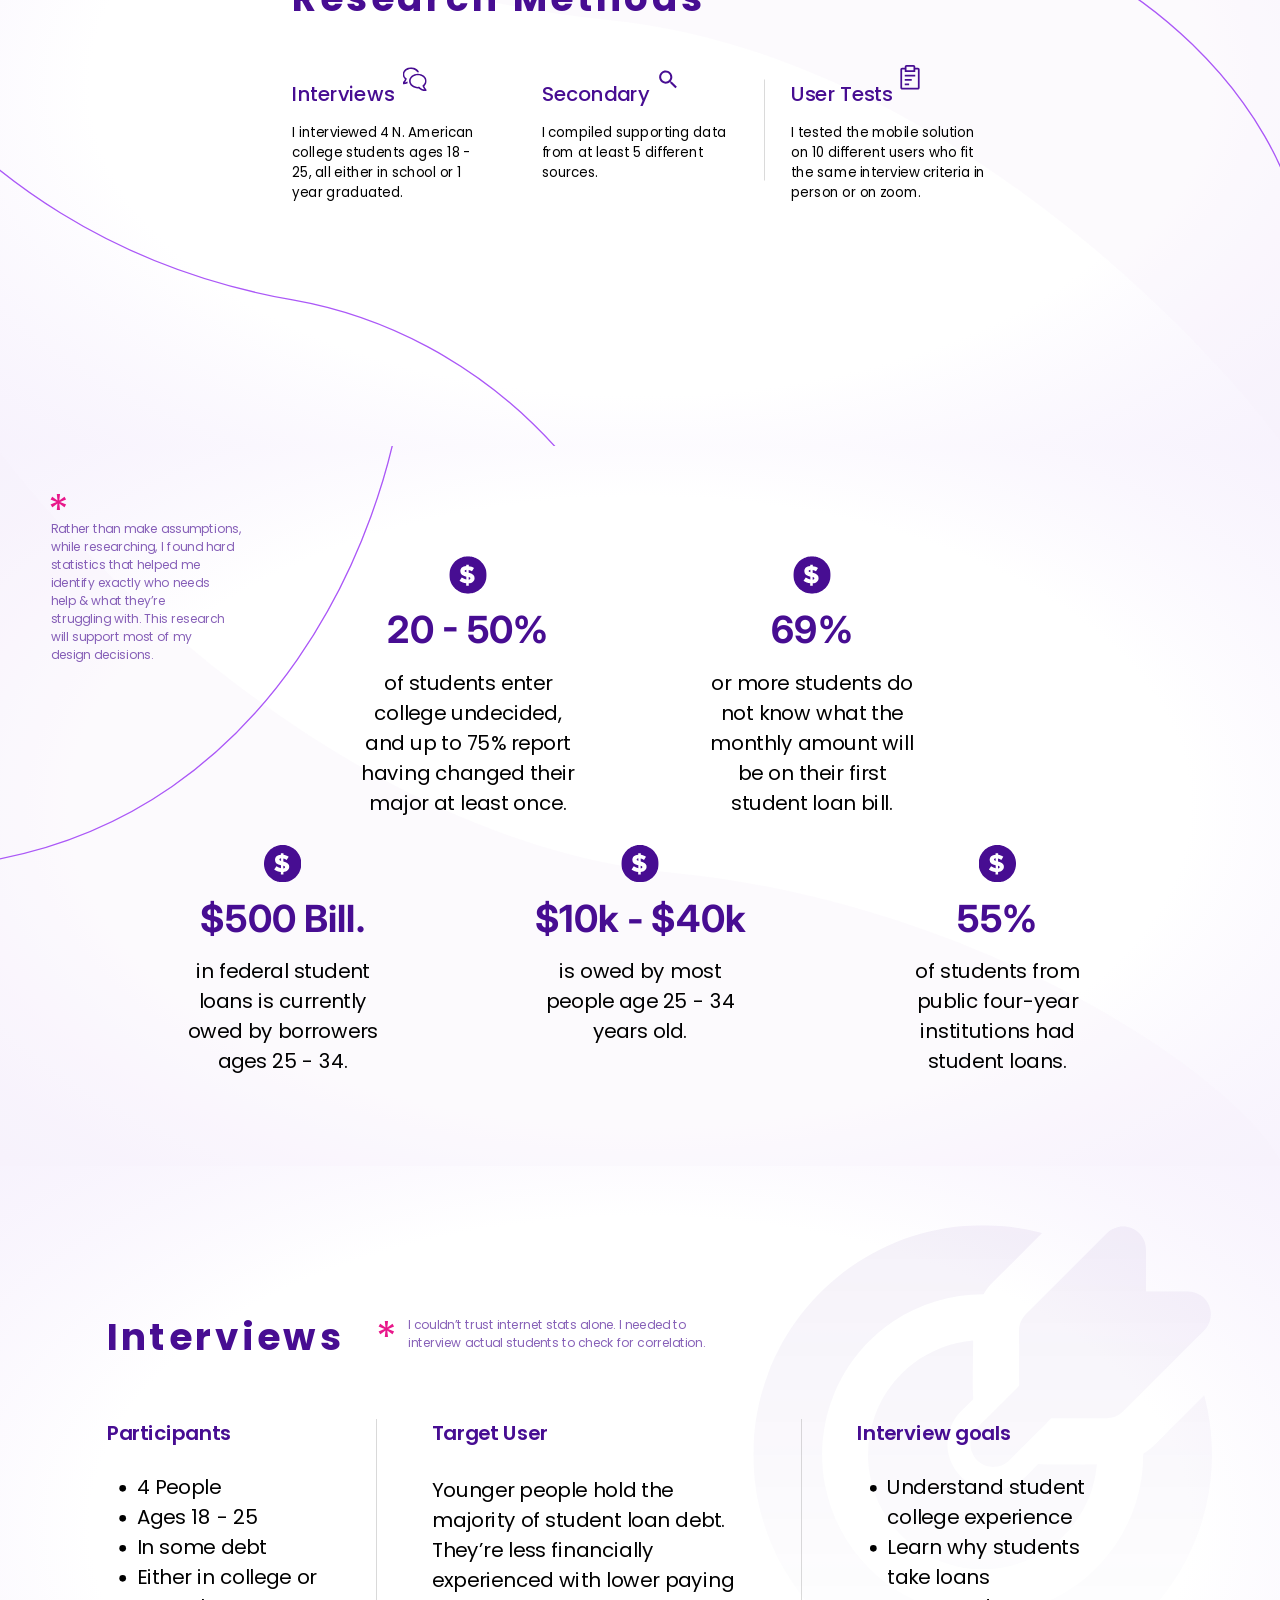
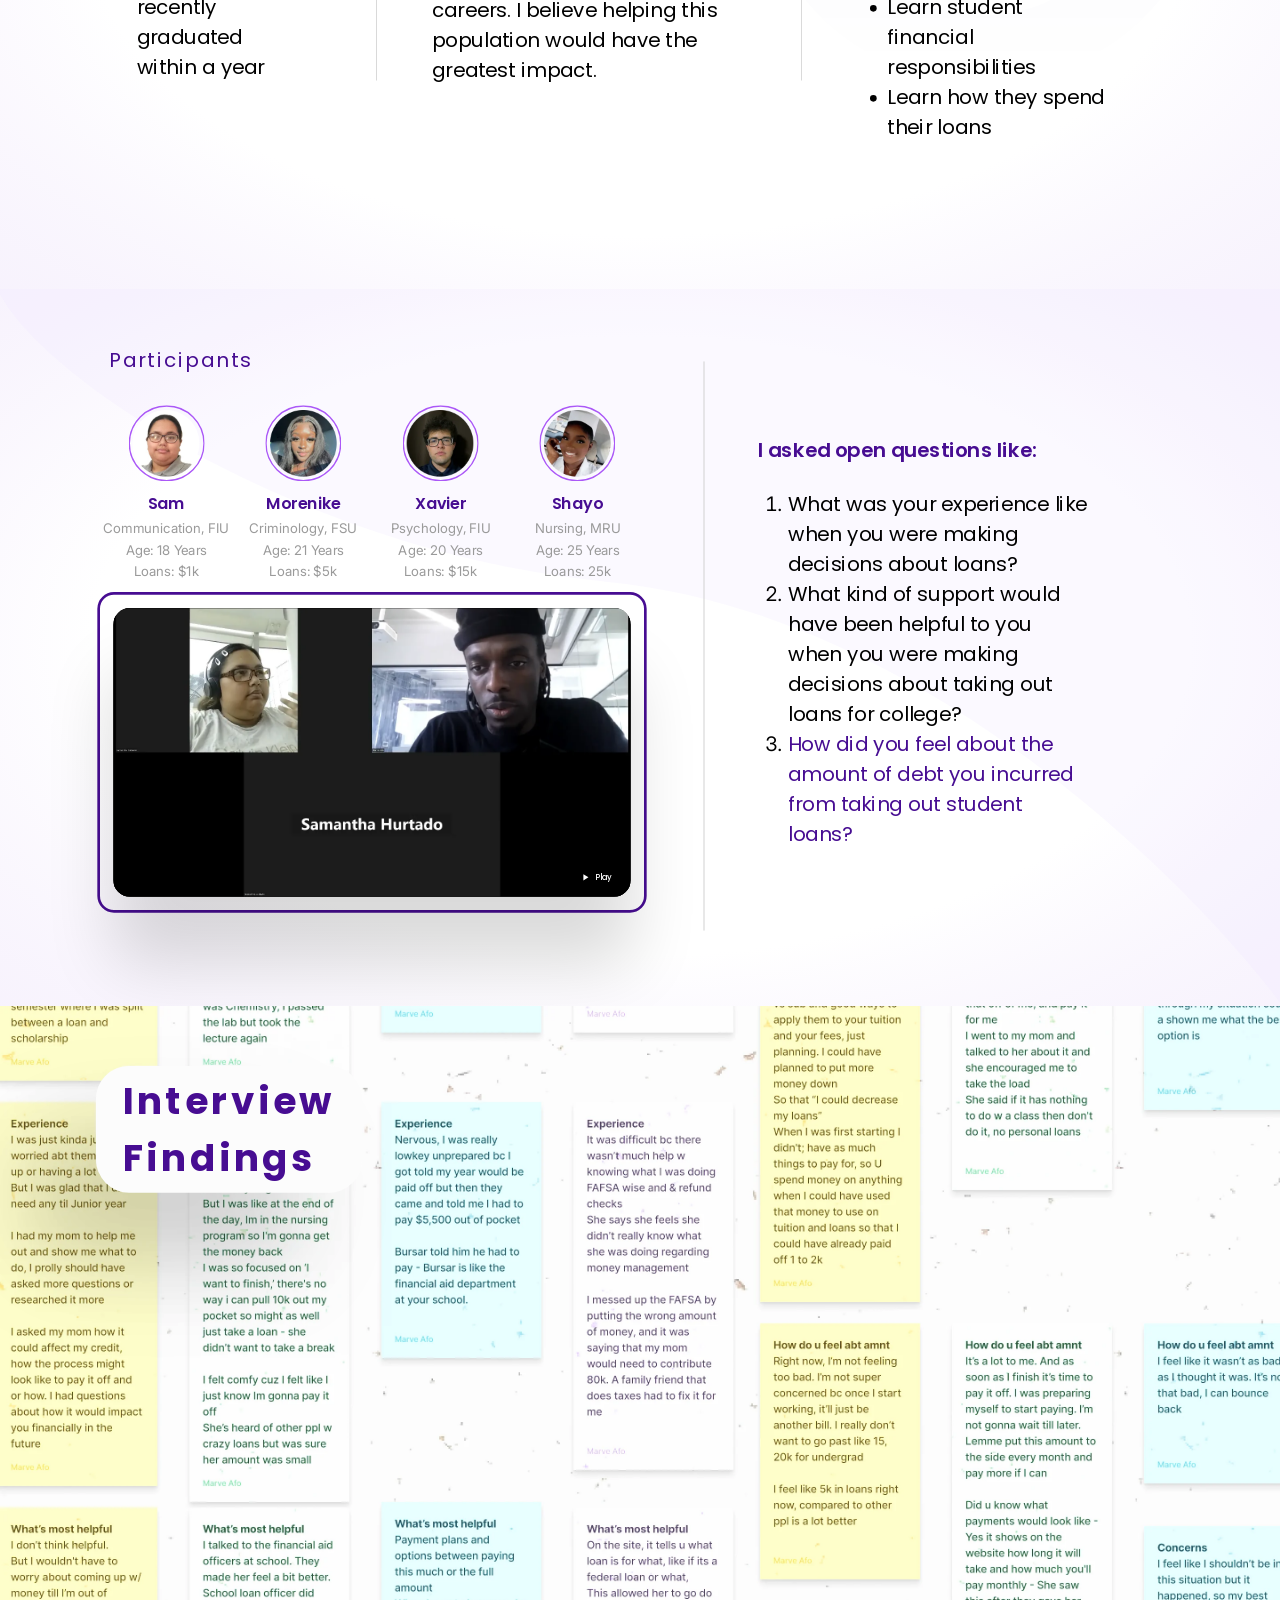
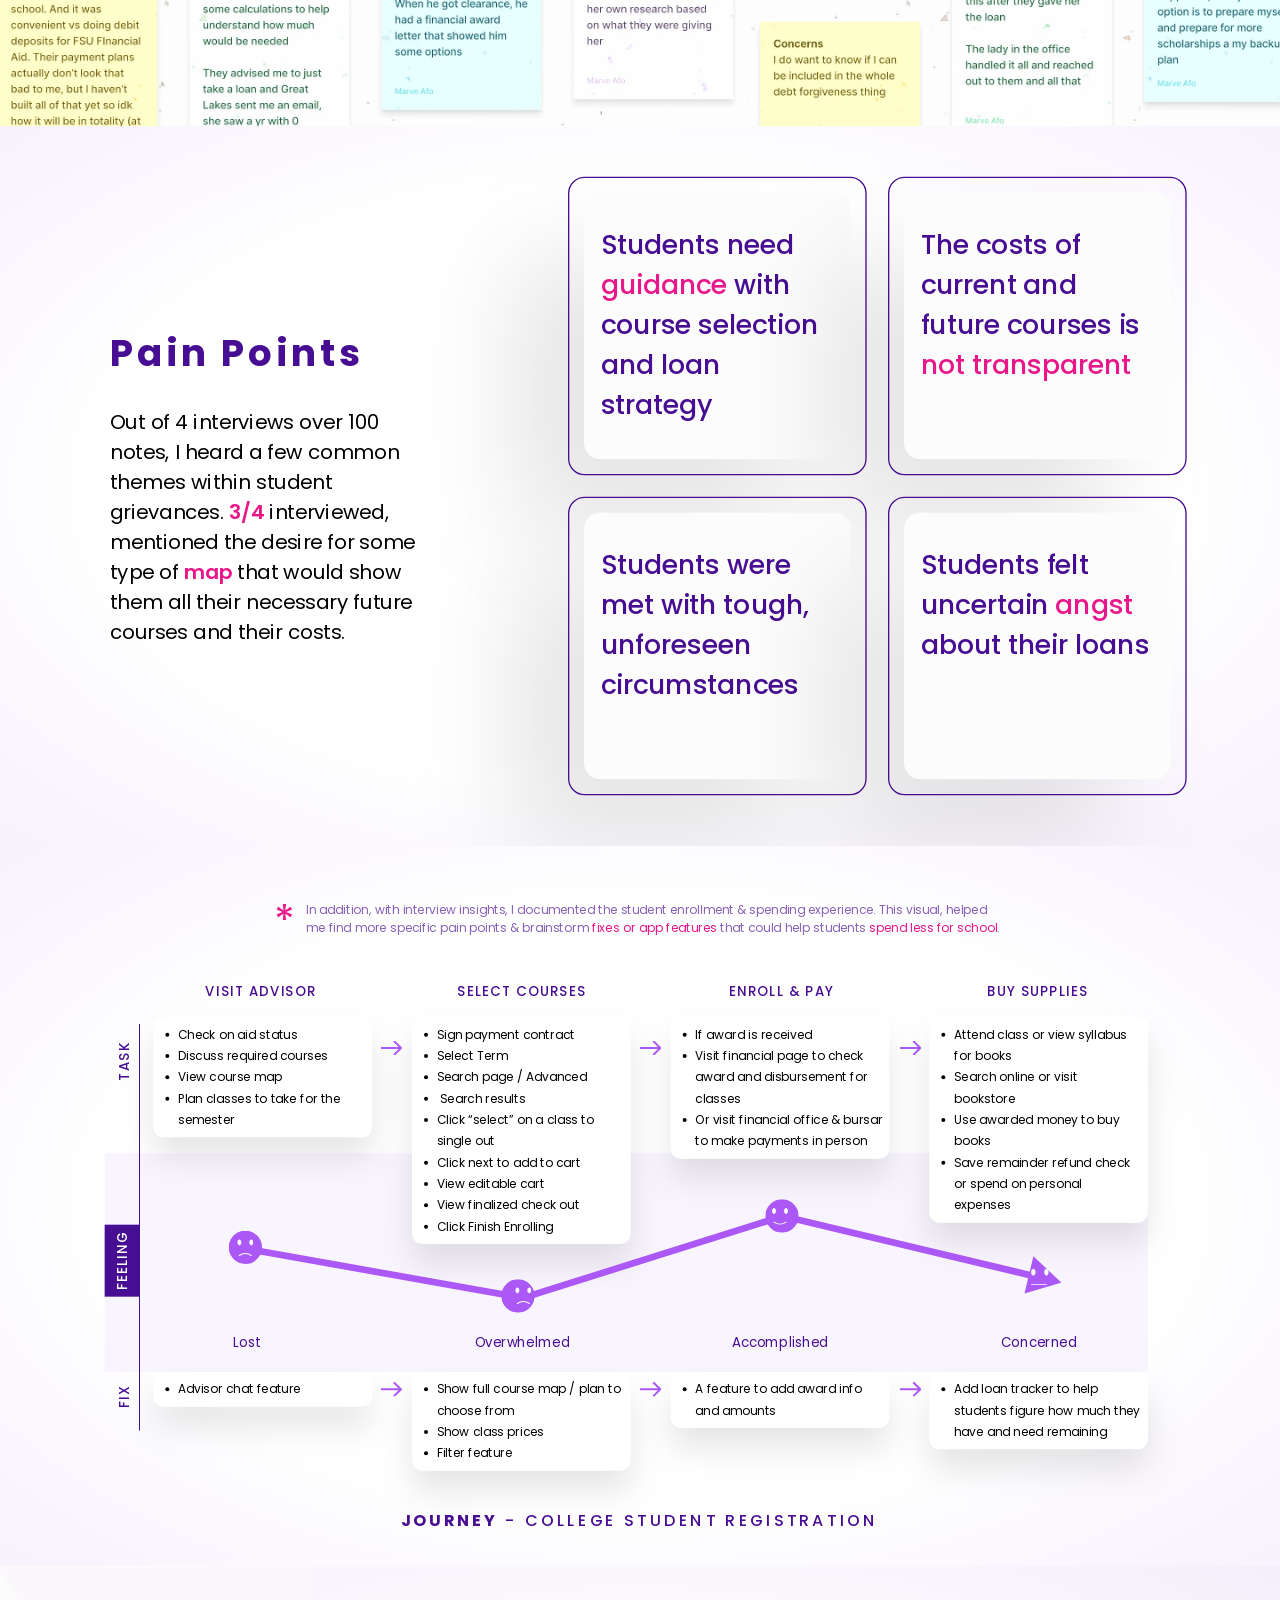
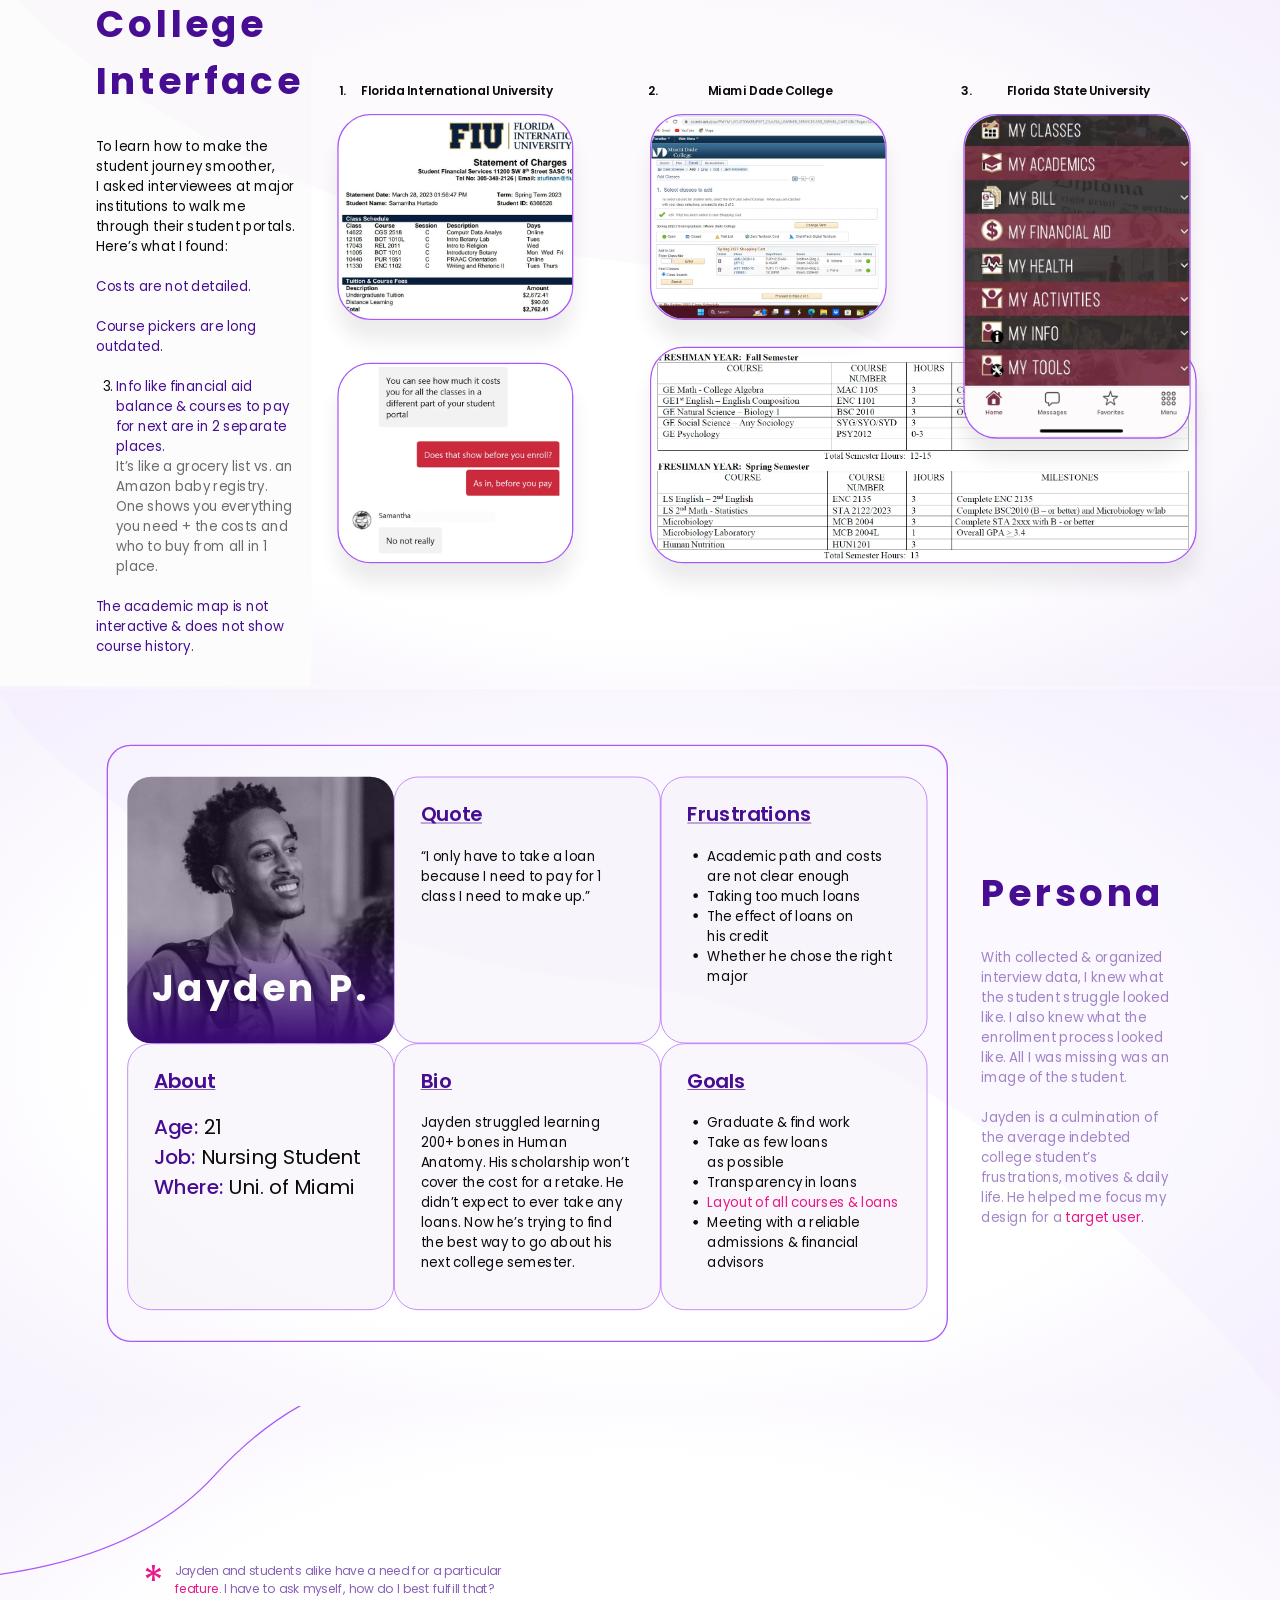
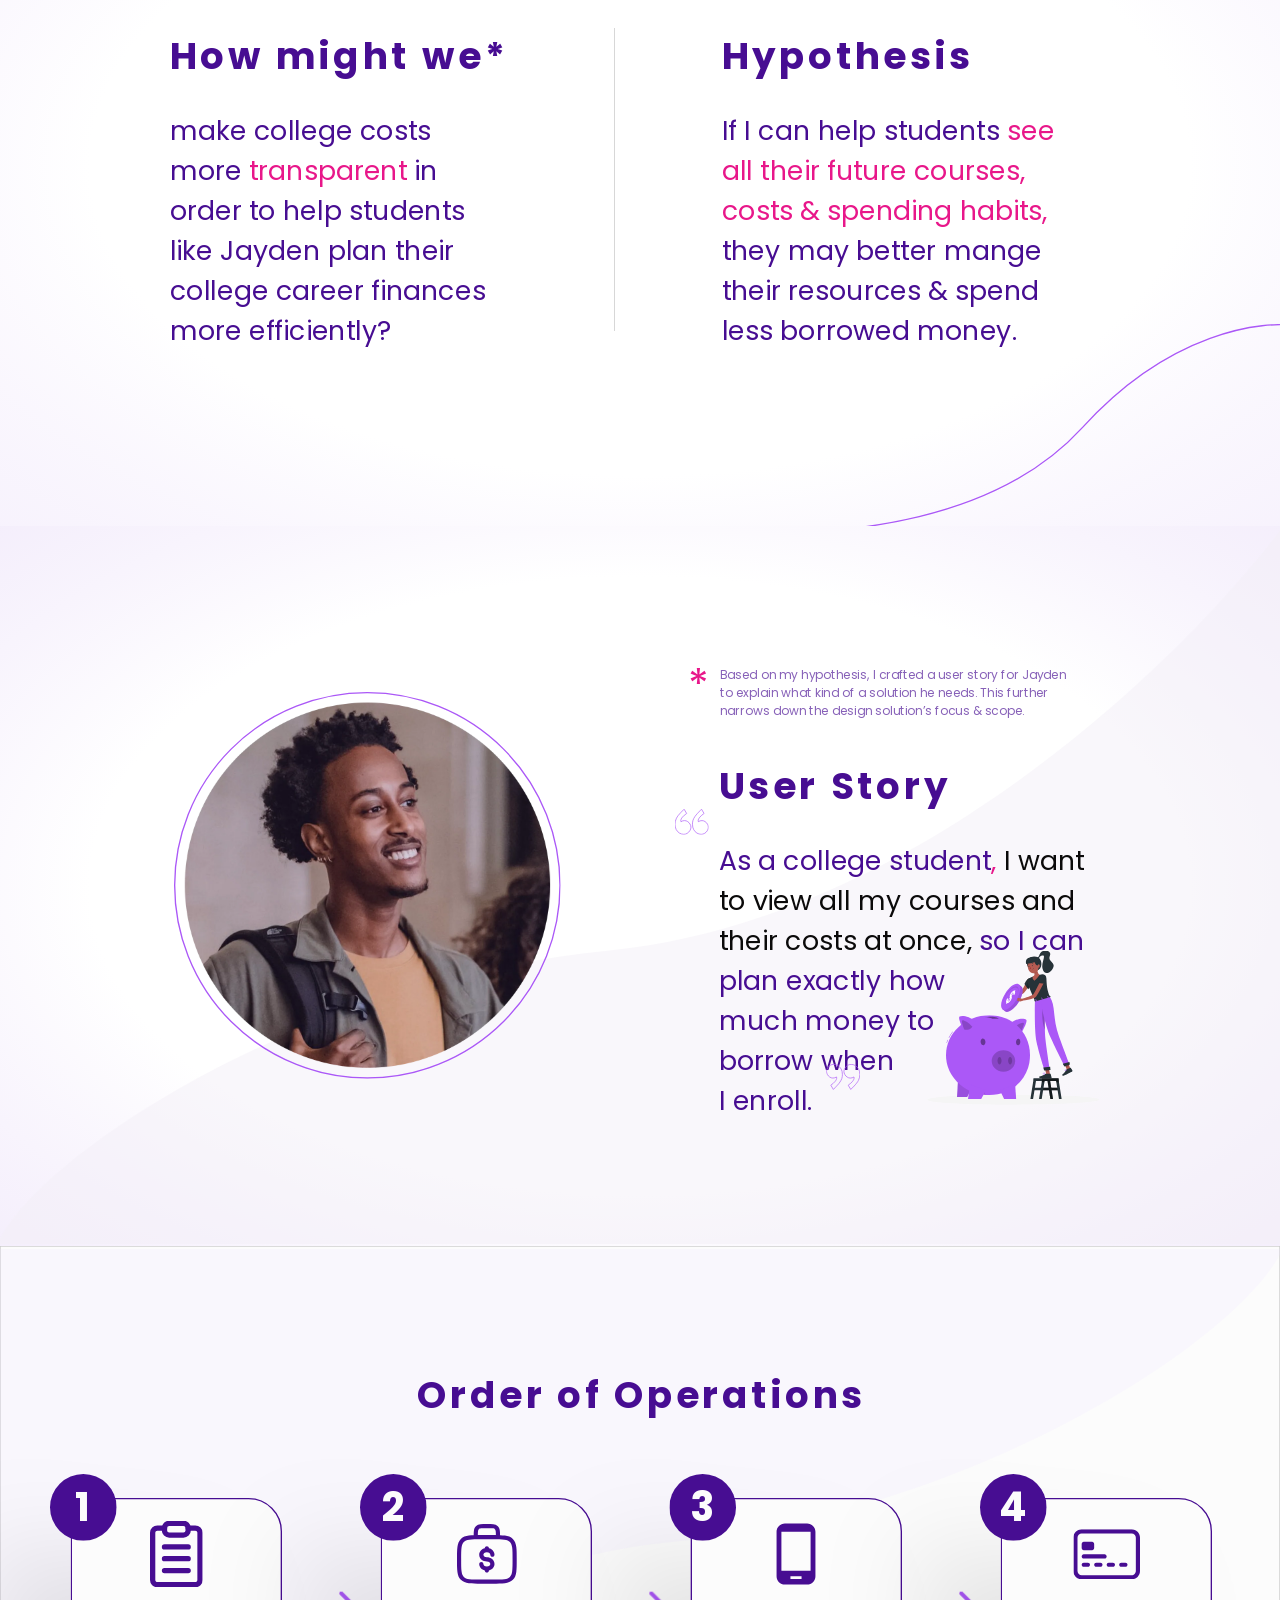
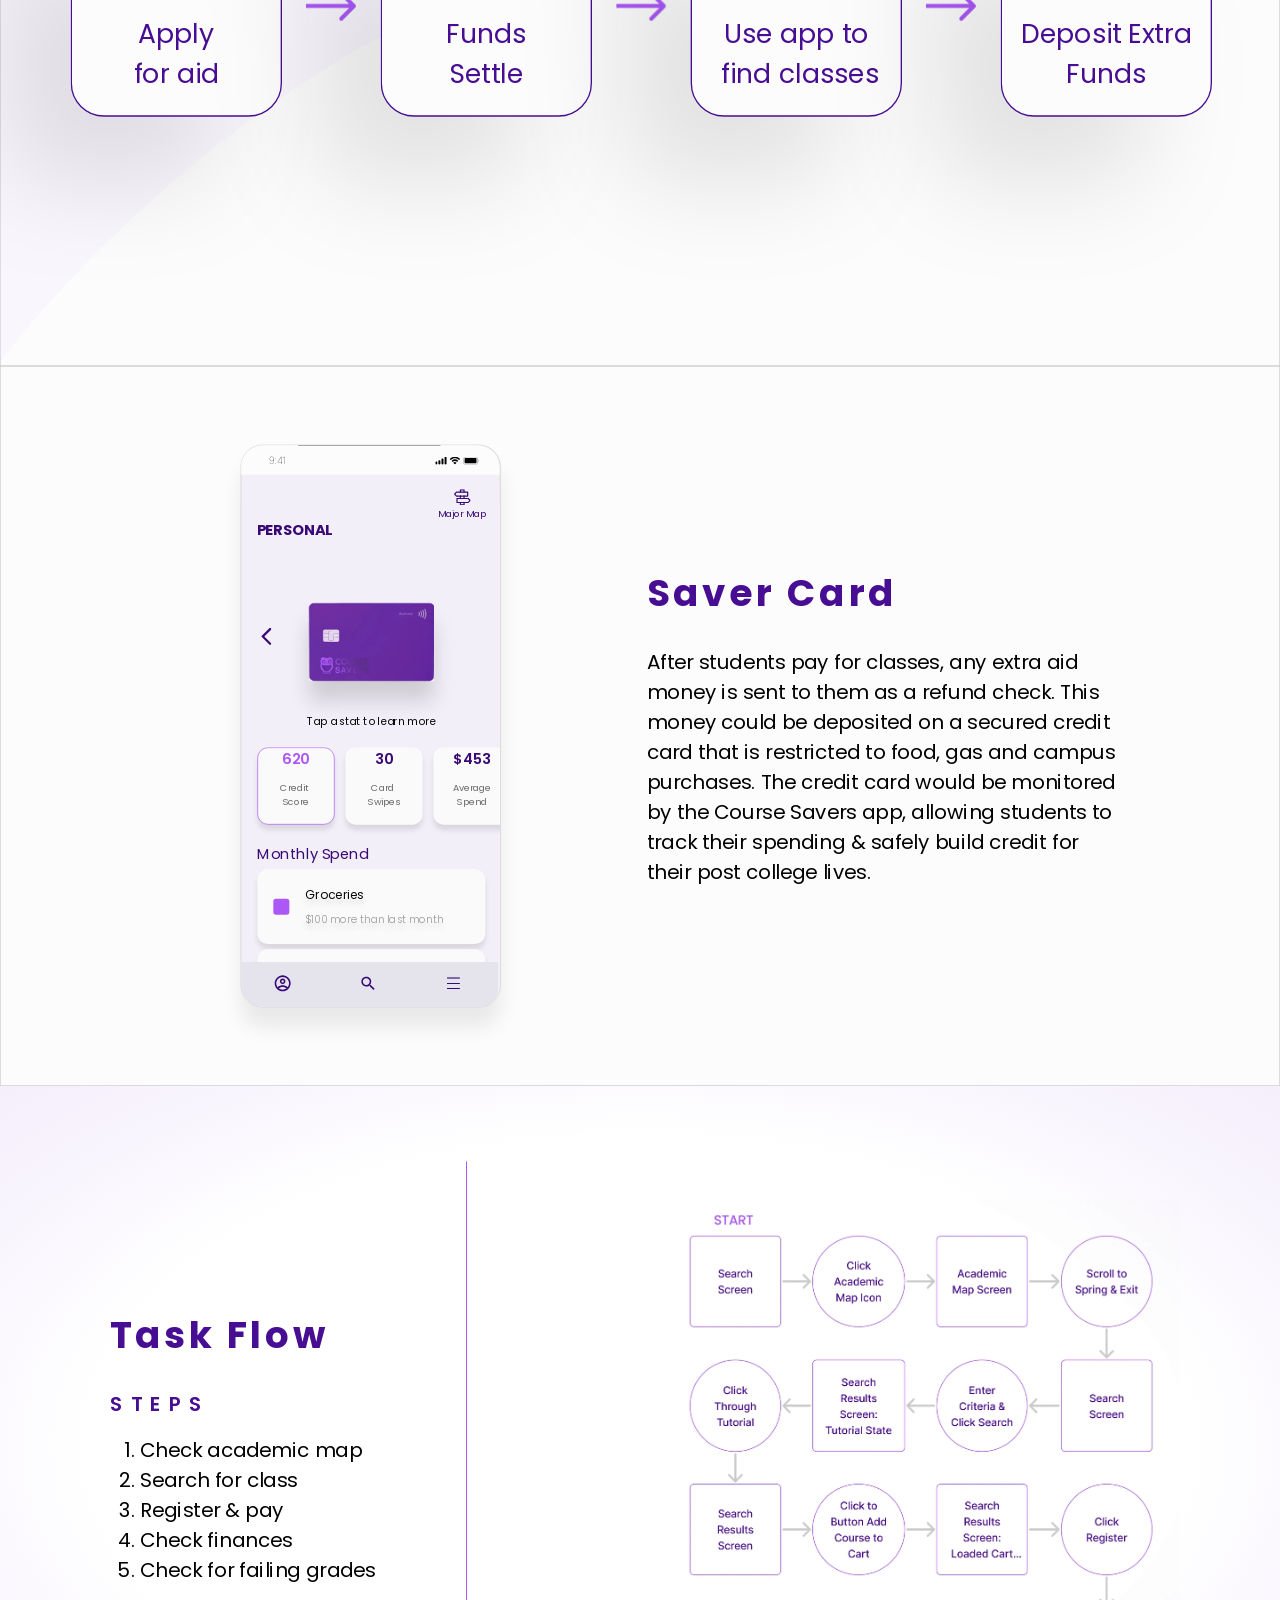
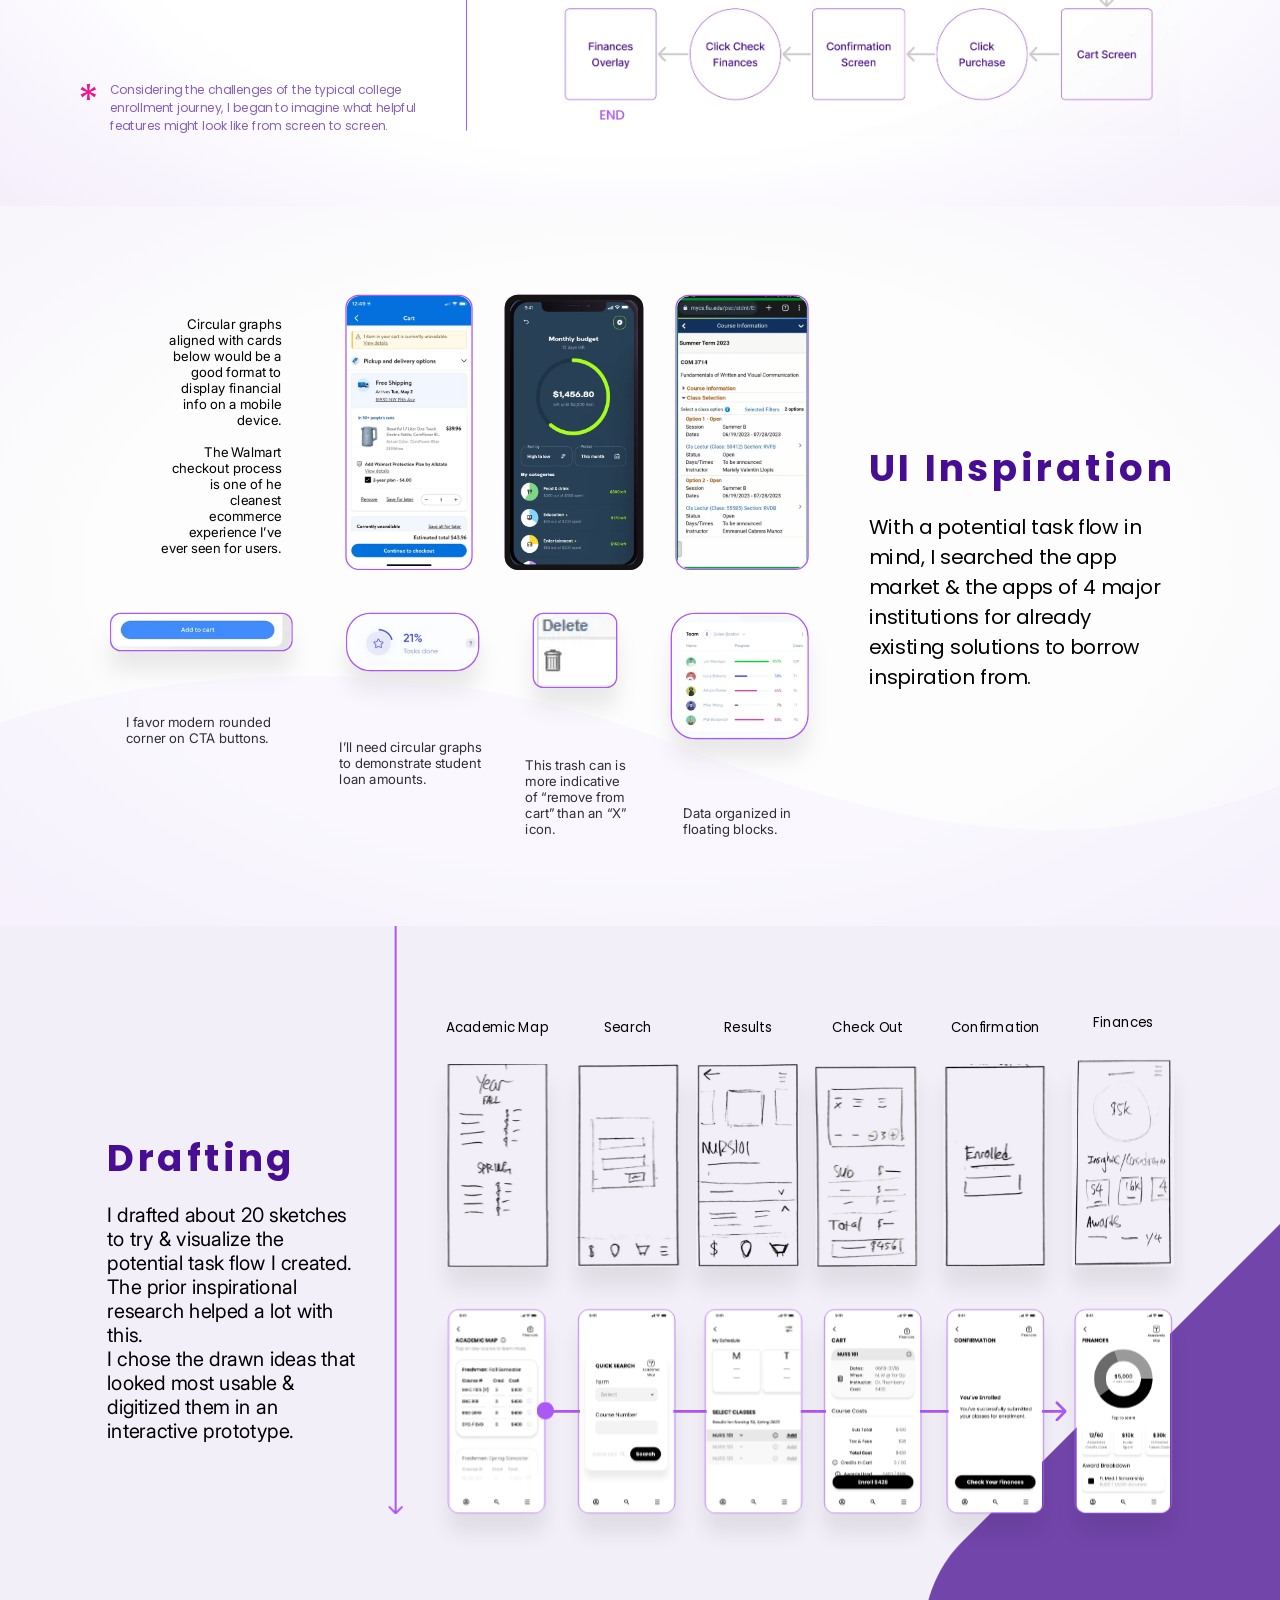
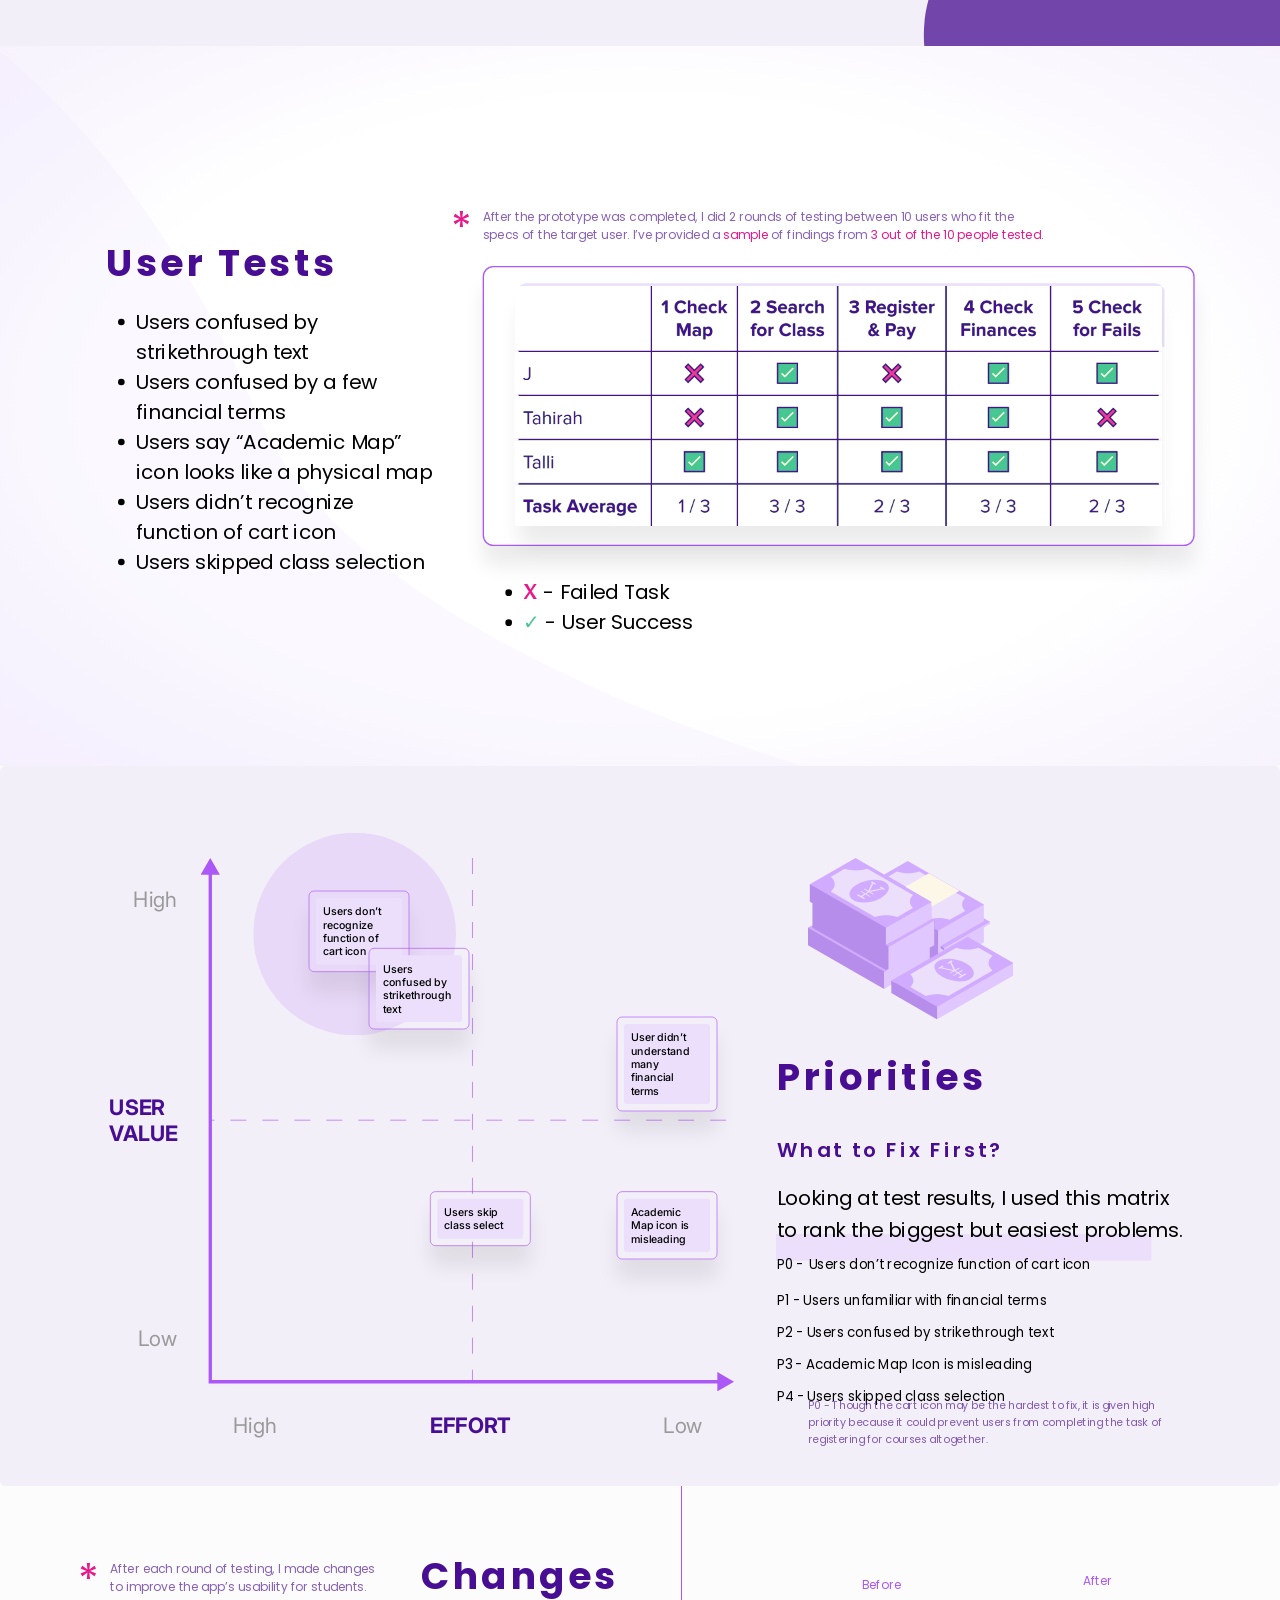
==== commit 26d06514: "Footer: Product Designer title with Design Systems, Branding, UX and A.I. tags Co-Authored-By: Claud" ====
--- a/case-studies/course-savers.html
+++ b/case-studies/course-savers.html
@@ -456,14 +456,14 @@
   <footer class="footer">
     <div class="footer__inner">
       <div class="footer__identity">
-        <p>UX / Brand Design</p>
+        <p>Product Designer</p>
 
         <div class="footer__details">
           <a class="footer__home" href="../" data-home aria-label="Marve Afo, back to the home page"><strong>MA</strong></a>
           <div>
             <a class="footer__link" href="mailto:marvinafo@gmail.com">marvinafo@gmail.com</a>
             <p><a class="footer__link" href="https://docs.google.com/document/d/1WTawhsRUU4jk6PNU6clx0Kiq7-qmPQi9/edit?usp=sharing&amp;ouid=106695809341626137144&amp;rtpof=true&amp;sd=true" target="_blank" rel="noopener">Resume<span class="sr-only"> (opens in new tab)</span></a></p>
-            <span>UX</span><span>Design</span>
+            <span>Design Systems</span><span>Branding</span><span>UX</span><span>A.I.</span>
           </div>
         </div>
       </div>
